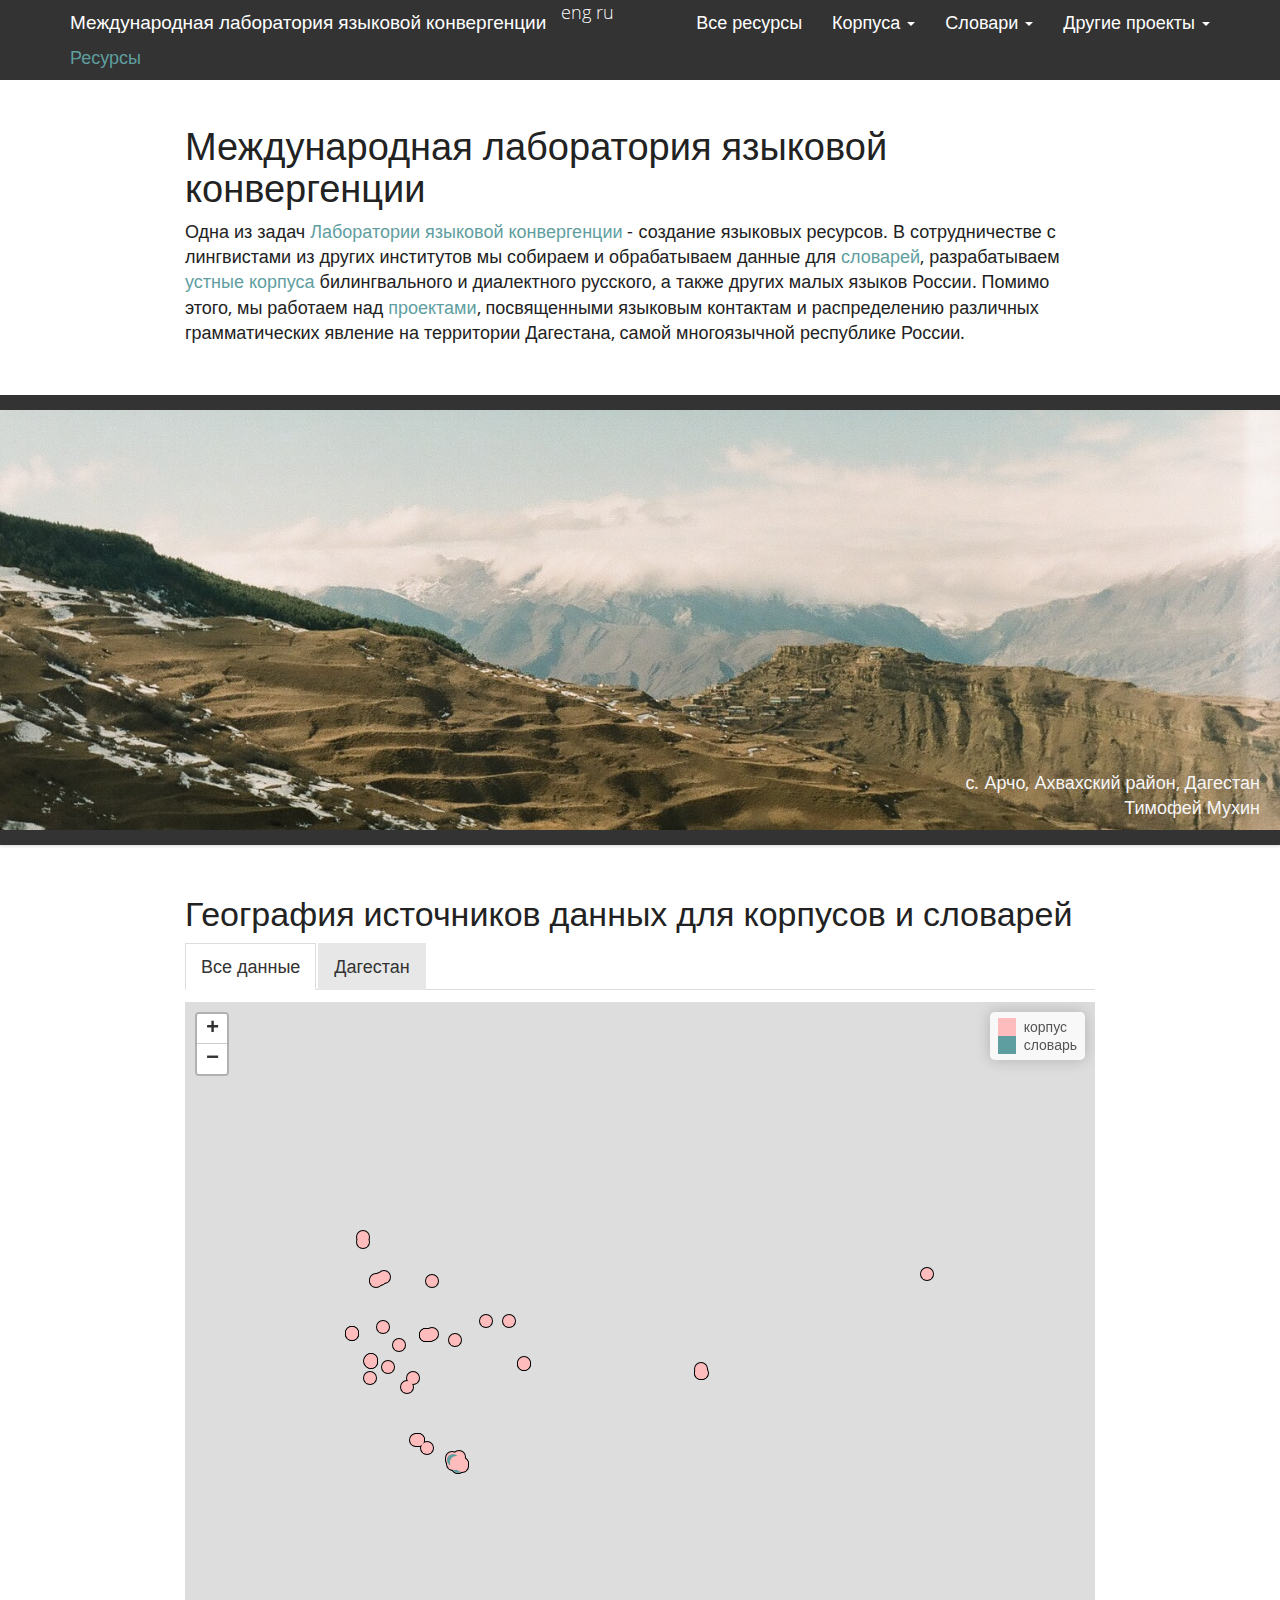
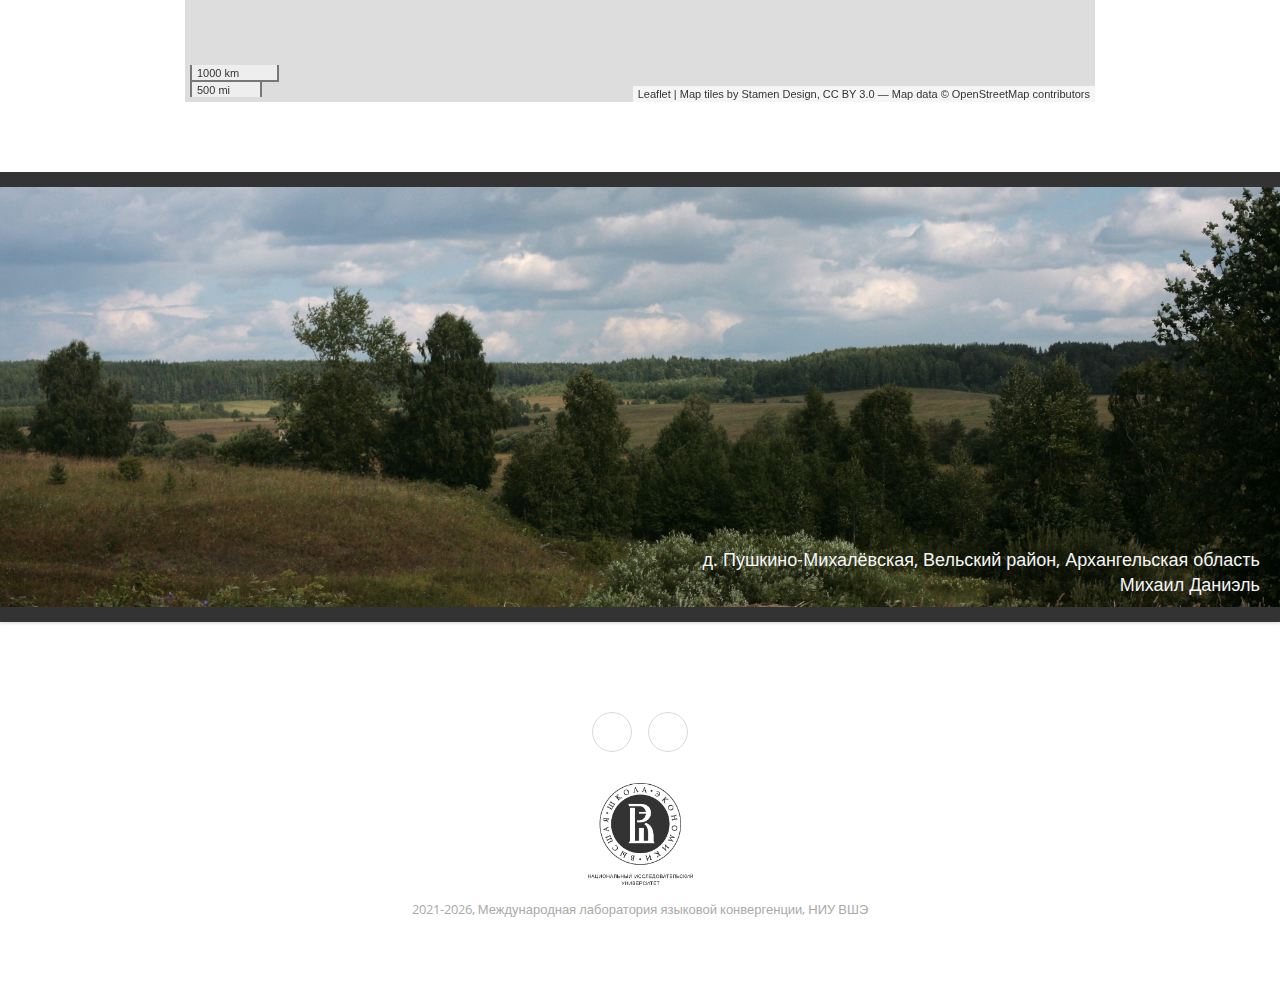
==== index_ru.html @ 1004b276 "opochetsky URL changed" ====
<!DOCTYPE html>

<html>

<head>

<meta charset="utf-8" />
<meta name="generator" content="pandoc" />
<meta http-equiv="X-UA-Compatible" content="IE=EDGE" />




<title>Международная лаборатория языковой конвергенции</title>

<script src="site_libs/jquery-1.12.4/jquery.min.js"></script>
<meta name="viewport" content="width=device-width, initial-scale=1" />
<link href="site_libs/bootstrap-3.3.5/css/yeti.min.css" rel="stylesheet" />
<script src="site_libs/bootstrap-3.3.5/js/bootstrap.min.js"></script>
<script src="site_libs/bootstrap-3.3.5/shim/html5shiv.min.js"></script>
<script src="site_libs/bootstrap-3.3.5/shim/respond.min.js"></script>
<script src="site_libs/navigation-1.1/tabsets.js"></script>
<link href="site_libs/highlightjs-9.12.0/default.css" rel="stylesheet" />
<script src="site_libs/highlightjs-9.12.0/highlight.js"></script>
<script src="site_libs/htmlwidgets-1.5.1/htmlwidgets.js"></script>
<link href="site_libs/leaflet-1.3.1/leaflet.css" rel="stylesheet" />
<script src="site_libs/leaflet-1.3.1/leaflet.js"></script>
<link href="site_libs/leafletfix-1.0.0/leafletfix.css" rel="stylesheet" />
<script src="site_libs/Proj4Leaflet-1.0.1/proj4-compressed.js"></script>
<script src="site_libs/Proj4Leaflet-1.0.1/proj4leaflet.js"></script>
<link href="site_libs/rstudio_leaflet-1.3.1/rstudio_leaflet.css" rel="stylesheet" />
<script src="site_libs/leaflet-binding-2.0.3/leaflet.js"></script>
<script src="site_libs/leaflet-providers-1.9.0/leaflet-providers_1.9.0.js"></script>
<script src="site_libs/leaflet-providers-plugin-2.0.3/leaflet-providers-plugin.js"></script>
<link rel="icon" type="image/png" sizes="16x16" href="images/favicon-32x32.png">
<link rel="preconnect" href="https://fonts.gstatic.com"> <!--шрифт-->
<link href="https://fonts.googleapis.com/css2?family=Open+Sans:wght@300&display=swap" rel="stylesheet">

<style type="text/css">code{white-space: pre;}</style>
<style type="text/css">
  pre:not([class]) {
    background-color: white;
  }
</style>
<script type="text/javascript">
if (window.hljs) {
  hljs.configure({languages: []});
  hljs.initHighlightingOnLoad();
  if (document.readyState && document.readyState === "complete") {
    window.setTimeout(function() { hljs.initHighlighting(); }, 0);
  }
}
</script>



<style type="text/css">
h1 {
  font-size: 34px;
}
h1.title {
  font-size: 38px;
}
h2 {
  font-size: 30px;
}
h3 {
  font-size: 24px;
}
h4 {
  font-size: 18px;
}
h5 {
  font-size: 16px;
}
h6 {
  font-size: 12px;
}
.table th:not([align]) {
  text-align: left;
}
</style>

<link rel="stylesheet" href="css/styles.css" type="text/css" />



<style type = "text/css">
.main-container {
  max-width: 940px;
  margin-left: auto;
  margin-right: auto;
}
code {
  color: inherit;
  background-color: rgba(0, 0, 0, 0.04);
}
img {
  max-width:100%;
}
.tabbed-pane {
  padding-top: 12px;
}
.html-widget {
  margin-bottom: 20px;
}
button.code-folding-btn:focus {
  outline: none;
}
summary {
  display: list-item;
}
</style>


<style type="text/css">
/* padding for bootstrap navbar */
body {
  padding-top: 45px;
  padding-bottom: 40px;
}
/* offset scroll position for anchor links (for fixed navbar)  */
.section h1 {
  padding-top: 50px;
  margin-top: -50px;
}
.section h2 {
  padding-top: 50px;
  margin-top: -50px;
}
.section h3 {
  padding-top: 50px;
  margin-top: -50px;
}
.section h4 {
  padding-top: 50px;
  margin-top: -50px;
}
.section h5 {
  padding-top: 50px;
  margin-top: -50px;
}
.section h6 {
  padding-top: 50px;
  margin-top: -50px;
}
.dropdown-submenu {
  position: relative;
}
.dropdown-submenu>.dropdown-menu {
  top: 0;
  left: 100%;
  margin-top: -6px;
  margin-left: -1px;
  border-radius: 0 6px 6px 6px;
}
.dropdown-submenu:hover>.dropdown-menu {
  display: block;
}
.dropdown-submenu>a:after {
  display: block;
  content: " ";
  float: right;
  width: 0;
  height: 0;
  border-color: transparent;
  border-style: solid;
  border-width: 5px 0 5px 5px;
  border-left-color: #cccccc;
  margin-top: 5px;
  margin-right: -10px;
}
.dropdown-submenu:hover>a:after {
  border-left-color: #ffffff;
}
.dropdown-submenu.pull-left {
  float: none;
}
.dropdown-submenu.pull-left>.dropdown-menu {
  left: -100%;
  margin-left: 10px;
  border-radius: 6px 0 6px 6px;
}
</style>

<script>
// manage active state of menu based on current page
$(document).ready(function () {
  // active menu anchor
  href = window.location.pathname
  href = href.substr(href.lastIndexOf('/') + 1)
  if (href === "")
    href = "index.html";
  var menuAnchor = $('a[href="' + href + '"]');

  // mark it active
  menuAnchor.parent().addClass('active');

  // if it's got a parent navbar menu mark it active as well
  menuAnchor.closest('li.dropdown').addClass('active');
});
</script>

<!-- tabsets -->

<style type="text/css">
.tabset-dropdown > .nav-tabs {
  display: inline-table;
  max-height: 500px;
  min-height: 44px;
  overflow-y: auto;
  background: white;
  border: 1px solid #ddd;
  border-radius: 4px;
}

.tabset-dropdown > .nav-tabs > li.active:before {
  content: "";
  font-family: 'Glyphicons Halflings';
  display: inline-block;
  padding: 10px;
  border-right: 1px solid #ddd;
}

.tabset-dropdown > .nav-tabs.nav-tabs-open > li.active:before {
  content: "&#xe258;";
  border: none;
}

.tabset-dropdown > .nav-tabs.nav-tabs-open:before {
  content: "";
  font-family: 'Glyphicons Halflings';
  display: inline-block;
  padding: 10px;
  border-right: 1px solid #ddd;
}

.tabset-dropdown > .nav-tabs > li.active {
  display: block;
}

.tabset-dropdown > .nav-tabs > li > a,
.tabset-dropdown > .nav-tabs > li > a:focus,
.tabset-dropdown > .nav-tabs > li > a:hover {
  border: none;
  display: inline-block;
  border-radius: 4px;
  background-color: transparent;
}

.tabset-dropdown > .nav-tabs.nav-tabs-open > li {
  display: block;
  float: none;
}

.tabset-dropdown > .nav-tabs > li {
  display: none;
}
</style>

<!-- code folding -->




</head>

<body>


<div class="container-fluid main-container">




<div class="navbar navbar-default  navbar-fixed-top" role="navigation">
  <div class="container">
    <div class="navbar-header">
      <button type="button" class="navbar-toggle collapsed" data-toggle="collapse" data-target="#navbar">
        <span class="icon-bar"></span>
        <span class="icon-bar"></span>
        <span class="icon-bar"></span>
      </button>
      <a class="navbar-brand" href="index.html">Международная лаборатория языковой конвергенции <a href="index.html"> eng </a><a href="index_ru.html"> ru </a><br><a class="res" href="index_ru.html"> Ресурсы </a></a>
    </div>
    <div id="navbar" class="navbar-collapse collapse">
      <ul class="nav navbar-nav">
        
      </ul>
      <ul class="nav navbar-nav navbar-right">
        <li>
  <a href="resources_ru.html">Все ресурсы</a>
</li>
<li class="dropdown">
  <a href="#" class="dropdown-toggle" data-toggle="dropdown" role="button" aria-expanded="false">
    Корпуса
     
    <span class="caret"></span>
  </a>
  <ul class="dropdown-menu" role="menu">
    <li class="dropdown-submenu">
      <a href="#" class="dropdown-toggle" data-toggle="dropdown" role="button" aria-expanded="false">Диалектные корпуса</a>
      <ul class="dropdown-menu" role="menu">
        <li>
          <a href="http://lingconlab.ru/khislavichi/">Хиславичский говор</a>
        </li>
        <li>
          <a href="http://lingconlab.ru/luzhnikovo">Говор с. Лужниково</a>
        </li>
        <li>
          <a href="http://lingconlab.ru/lukhteza">Говоры низовья рек Лух и Теза</a>
        </li>
        <li>
          <a href="http://lingconlab.ru/malinino/">Говор с. Малинино</a>
        </li>
        <li>
          <a href="http://lingconlab.ru/nekhochi/">Говор д. Нехочи</a>
        </li>
        <li>
          <a href="http://lingconlab.ru/opochka/">Опочецкие говоры</a>
        </li>
        <li>
          <a href="http://www.parasolcorpus.org/Rogovatka/">Говор с. Роговатка</a>
        </li>
        <li>
          <a href="http://lingconlab.ru/SpiridonovaBuda/">Говор с. Спиридонова Буда</a>
        </li>
        <li>
          <a href="http://www.parasolcorpus.org/Pushkino/login.php">Устьянские говоры</a>
        </li>
        <li>
          <a href="http://lingconlab.ru/zvenigorod/">Говор г. Звенигород</a>
        </li>
      </ul>
    </li>
    <li class="dropdown-submenu">
      <a href="#" class="dropdown-toggle" data-toggle="dropdown" role="button" aria-expanded="false">Корпуса билингвального русского</a>
      <ul class="dropdown-menu" role="menu">
        <li>
          <a href="http://lingconlab.ru/BashkirRus/">Башкирский русский</a>
        </li>
        <li>
          <a href="http://lingconlab.ru/BesermanRus/">Бесермянский русский</a>
        </li>
        <li>
          <a href="http://lingconlab.ru/ChuvashRus/">Чувашский русский</a>
        </li>
        <li>
          <a href="http://parasolcorpus.org/dagrus/">Дагестанский русский</a>
        </li>
        <li>
          <a href="http://lingconlab.ru/karelrus/">Карельский русский</a>
        </li>
        <li>
          <a href="http://lingconlab.ru/cs_yakut/">Якутский русский</a>
        </li>
        <li>
          <a href="http://lingconlab.ru/romarus">Цыганский русский</a>
        </li>
      </ul>
    </li>
    <li class="dropdown-submenu">
      <a href="#" class="dropdown-toggle" data-toggle="dropdown" role="button" aria-expanded="false">Корпуса малых языков России</a>
      <ul class="dropdown-menu" role="menu">
        <li>
          <a href="http://lingconlab.ru/spoken_abaza/">Абазинский язык</a>
        </li>
        <li>
          <a href="http://lingconlab.ru/spoken_adyghe/">Адыгейский язык</a>
        </li>
        <li>
          <a href="http://lingconlab.ru/spoken_bashkir/">Башкирский язык</a>
        </li>
        <li>
          <a href="http://lingconlab.ru/spoken_besleney/">Кабардино-черкесский язык</a>
        </li>
        <li>
          <a href="http://lingconlab.ru/spoken_khakas/">Хакасский язык</a>
        </li>
      </ul>
    </li>
  </ul>
</li>
<li class="dropdown">
  <a href="#" class="dropdown-toggle" data-toggle="dropdown" role="button" aria-expanded="false">
    Словари
     
    <span class="caret"></span>
  </a>
  <ul class="dropdown-menu" role="menu">
    <li>
      <a href="http://lingconlab.ru/MehwebDict/">Мегебский язык</a>
    </li>
    <li>
      <a href="https://linghub.ru/rutuldict/">Рутульский язык</a>
    </li>
    <li>
      <a href="http://lingconlab.ru/TukitaDict/">Тукитинский язык</a>
    </li>
  </ul>
</li>
<li class="dropdown">
  <a href="#" class="dropdown-toggle" data-toggle="dropdown" role="button" aria-expanded="false">
    Другие проекты
     
    <span class="caret"></span>
  </a>
  <ul class="dropdown-menu" role="menu">
    <li>
      <a href="http://lingconlab.ru/dagswadesh/">DagSwadesh</a>
    </li>
    <li>
      <a href="http://lingconlab.ru/dagloans/">DagLoans</a>
    </li>
    <li>
      <a href="https://multidagestan.com/">MultiDag</a>
    </li>
    <li>
      <a href="http://lingconlab.ru/dagatlas/">TALD</a>
    </li>
  </ul>
</li>
      </ul>
    </div><!--/.nav-collapse -->
  </div><!--/.container -->
</div><!--/.navbar -->

<div class="fluid-row" id="header">



<h1 class="title toc-ignore">Международная лаборатория языковой конвергенции</h1>

</div>


<p>Одна из задач <a href="https://ilcl.hse.ru/">Лаборатории языковой конвергенции</a> - создание языковых ресурсов. В сотрудничестве с лингвистами из других институтов мы собираем и обрабатываем данные для <a href="resources_ru.html#m2">словарей</a>, разрабатываем <a href="resources_ru.html#m1">устные корпуса</a> билингвального и диалектного русского, а также других малых языков России. Помимо этого, мы работаем над <a href="resources_ru.html#m3">проектами</a>, посвященными языковым контактам и распределению различных грамматических явление на территории Дагестана, самой многоязычной республике России.</p>

<div class="main-image" style="background-image: url('images/karat.jpg'); background-position: 0% 65%;">
  <div class="attrib"> с. Арчо, Ахвахский район, Дагестан <br> Тимофей Мухин </div>
</div>

<div id="география-источников-данных-для-корпусов-и-словарей" class="section level1 tabset">
<h1>География источников данных для корпусов и словарей</h1>
<div id="все-данные" class="section level2">
<h2>Все данные</h2>
<div id="htmlwidget-244aaddf2639520a3f5a" style="width:672px;height:480px;" class="leaflet html-widget"></div>
<script type="application/json" data-for="htmlwidget-244aaddf2639520a3f5a">{"x":{"options":{"crs":{"crsClass":"L.CRS.EPSG3857","code":null,"proj4def":null,"projectedBounds":null,"options":{}},"zoomControl":true},"calls":[{"method":"addTiles","args":["Stamen.TonerLite",null,null,{"minZoom":0,"maxZoom":18,"tileSize":256,"subdomains":"abc","errorTileUrl":"","tms":false,"noWrap":false,"zoomOffset":0,"zoomReverse":false,"opacity":1,"zIndex":1,"detectRetina":false}]},{"method":"addProviderTiles","args":["Stamen.TonerLite",null,"Stamen.TonerLite",{"errorTileUrl":"","noWrap":false,"detectRetina":false}]},{"method":"addCircleMarkers","args":[[42.0667737913141,53.7377439427896,53.7275816330036,56.8175303936337,42.2787295960885,56.7941037490238,52.8118438478156,61.5840497029774,42.3670929471883,64.9636709620851,56.8132000251311,42.0239116208365,42.0244859122351,42.6354041927863,42.0207413383442,54.0310020318232,53.9973651792486,42.7326849271676,44.0461459817847,41.997634849241,45.047325634291,56.8121788258182,53.2158857420998,42.0700434215536,52.8455082905714,41.6166,41.6186,61.5288706079825,64.6256050950421,52.2971451922232,42.1731202031857,56.1580010871652,54.1255736470444,42.9783630890781,42.2528,42.2568,61.5011111551685,53.4392727240609,42.0752038246737,61.8854386188771,61.6998197462665,56.7716087858632,45.0640202992501,53.8246221431156,42.7814853152129,51.2501341810638,53.9797741389512,52.2960319548886,54.1331336744997,42.5610279346735,42.57056,42.57076,45.0536665194073,45.0768895052302,41.7516115516436,42.3434066080818,52.8139410490598,42.1525537527337,42.3497829967926,42.090877134908,58.0176303487814,42.2462440441286,62.0997772673689,42.205218594637,56.6316223876856,56.660748648431,56.6491470625369,56.6518927034026,56.6619268630899,56.6893558763497,56.7219958391981,56.6951005203014,58.0019777562738,57.4027634139348,55.7244642662795],[46.8686891234647,58.8417521398863,58.8426018649561,28.6875859088631,47.2311766742319,28.6841240628176,89.9874281348034,32.8425986617033,47.2450750893441,30.5597267894316,28.6823936395506,48.062863063121,47.9654743412296,47.2237373834487,48.0088832632428,31.898147668221,32.0073663363946,46.3217620718405,41.7812629017135,47.5843546506572,40.1804089995317,28.6973234956895,90.0474287407635,46.8612518446103,90.1071715824232,47.2647,47.2667,32.8290234921356,30.599377753857,39.3490966512283,47.7944906228771,46.7607042341594,32.0021865845453,47.4828249266475,47.0472,47.0512,42.656956040085,34.9267088496418,46.4117938699763,34.3590797360788,33.6219219200116,28.6706934313375,40.1760035538134,58.8864748097082,46.3174227964206,38.3774542925194,31.9937206687928,31.7879477629945,32.0140353069345,46.3016299250685,46.37278,46.37298,39.9459325397445,40.1862685927333,47.9289477688109,47.3297527348424,90.0421183092167,47.669665630058,47.3027470388149,46.917931536218,52.1504272351055,47.0005311482544,129.728479425133,47.8278686163628,42.2347652062606,42.4244838814762,41.8360782417641,41.7038957847617,41.7358457860172,41.6998952997355,42.6316559592833,41.6388958616272,56.2322823258891,34.1325446188435,36.8359550846001],6.6,null,["","","","","","","","","","","","","","","","","","","","","","","","","","","","","","","","","","","","","","","","","","","","","","","","","","","","","","","","","","","","","","","","","","","","","","","","","","",""],{"interactive":true,"className":"","stroke":false,"color":"black","weight":5,"opacity":0.5,"fill":true,"fillColor":"black","fillOpacity":1},null,null,["<a href='https://glottolog.org/resource/languoid/id/russ1263' target='_blank'>Russian<\/a><br><b>Топоним:<\/b> Арчиб <br> <b>Проект:<\/b> <a target=\"_blank\" href=\" http://parasolcorpus.org/dagrus/ \"> Корпус дагестанского русского","<a href='https://glottolog.org/resource/languoid/id/russ1263' target='_blank'>Russian<\/a><br><b>Топоним:<\/b> Баимово <br> <b>Проект:<\/b> <a target=\"_blank\" href=\" http://lingconlab.ru/BashkirRus/ \"> Корпус русской речи Башкирии","<a href='https://glottolog.org/resource/languoid/id/bash1264' target='_blank'>Bashkir<\/a><br><b>Топоним:<\/b> Баимово <br> <b>Проект:<\/b> <a target=\"_blank\" href=\" http://lingconlab.ru/spoken_bashkir/ \"> Устный корпус башкирского языка","<a href='https://glottolog.org/resource/languoid/id/russ1263' target='_blank'>Russian<\/a><br><b>Топоним:<\/b> Балаши <br> <b>Проект:<\/b> <a target=\"_blank\" href=\" http://lingconlab.ru/opochka \"> Корпус опочецких говоров","<a href='https://glottolog.org/resource/languoid/id/russ1263' target='_blank'>Russian<\/a><br><b>Топоним:<\/b> Балхар <br> <b>Проект:<\/b> <a target=\"_blank\" href=\" http://parasolcorpus.org/dagrus/ \"> Корпус дагестанского русского","<a href='https://glottolog.org/resource/languoid/id/russ1263' target='_blank'>Russian<\/a><br><b>Топоним:<\/b> Барабаны <br> <b>Проект:<\/b> <a target=\"_blank\" href=\" http://lingconlab.ru/opochka \"> Корпус опочецких говоров","<a href='https://glottolog.org/resource/languoid/id/khak1248' target='_blank'>Khakas<\/a><br><b>Топоним:<\/b> Бутрахты <br> <b>Проект:<\/b> <a target=\"_blank\" href=\" http://parasolcorpus.org/dagrus/ \"> Устный корпус диалектов хакасского языка","<a href='https://glottolog.org/resource/languoid/id/russ1263' target='_blank'>Russian<\/a><br><b>Топоним:<\/b> Ведлозеро <br> <b>Проект:<\/b> <a target=\"_blank\" href=\" http://lingconlab.ru/karelrus/ \"> Корпус русской речи Карелии","<a href='https://glottolog.org/resource/languoid/id/russ1263' target='_blank'>Russian<\/a><br><b>Топоним:<\/b> Верхние Убеки <br> <b>Проект:<\/b> <a target=\"_blank\" href=\" http://parasolcorpus.org/dagrus/ \"> Корпус дагестанского русского","<a href='https://glottolog.org/resource/languoid/id/russ1263' target='_blank'>Russian<\/a><br><b>Топоним:<\/b> Вокнаволок <br> <b>Проект:<\/b> <a target=\"_blank\" href=\" http://lingconlab.ru/karelrus/ \"> Корпус русской речи Карелии","<a href='https://glottolog.org/resource/languoid/id/russ1263' target='_blank'>Russian<\/a><br><b>Топоним:<\/b> Глазаново <br> <b>Проект:<\/b> <a target=\"_blank\" href=\" http://lingconlab.ru/opochka \"> Корпус опочецких говоров","<a href='https://glottolog.org/resource/languoid/id/russ1263' target='_blank'>Russian<\/a><br><b>Топоним:<\/b> Дарваг <br> <b>Проект:<\/b> <a target=\"_blank\" href=\" http://parasolcorpus.org/dagrus/ \"> Корпус дагестанского русского","<a href='https://glottolog.org/resource/languoid/id/russ1263' target='_blank'>Russian<\/a><br><b>Топоним:<\/b> Дубек <br> <b>Проект:<\/b> <a target=\"_blank\" href=\" http://parasolcorpus.org/dagrus/ \"> Корпус дагестанского русского","<a href='https://glottolog.org/resource/languoid/id/russ1263' target='_blank'>Russian<\/a><br><b>Топоним:<\/b> Дуранги <br> <b>Проект:<\/b> <a target=\"_blank\" href=\" http://parasolcorpus.org/dagrus/ \"> Корпус дагестанского русского","<a href='https://glottolog.org/resource/languoid/id/russ1263' target='_blank'>Russian<\/a><br><b>Топоним:<\/b> Ерси <br> <b>Проект:<\/b> <a target=\"_blank\" href=\" http://parasolcorpus.org/dagrus/ \"> Корпус дагестанского русского","<a href='https://glottolog.org/resource/languoid/id/russ1263' target='_blank'>Russian<\/a><br><b>Топоним:<\/b> Жанвиль <br> <b>Проект:<\/b> <a target=\"_blank\" href=\" http://lingconlab.ru/khislavichi/ \"> Корпус говора Хиславичского района","<a href='https://glottolog.org/resource/languoid/id/russ1263' target='_blank'>Russian<\/a><br><b>Топоним:<\/b> Жигалки <br> <b>Проект:<\/b> <a target=\"_blank\" href=\" http://lingconlab.ru/khislavichi/ \"> Корпус говора Хиславичского района","<a href='https://glottolog.org/resource/languoid/id/russ1263' target='_blank'>Russian<\/a><br><b>Топоним:<\/b> Зило <br> <b>Проект:<\/b> <a target=\"_blank\" href=\" http://parasolcorpus.org/dagrus/ \"> Корпус дагестанского русского","<a href='https://glottolog.org/resource/languoid/id/abaz1241' target='_blank'>Abaza<\/a><br><b>Топоним:<\/b> Инжич-Чукун <br> <b>Проект:<\/b> <a target=\"_blank\" href=\" http://lingconlab.ru/spoken_abaza/ \"> Устный корпус абазинского языка","<a href='https://glottolog.org/resource/languoid/id/russ1263' target='_blank'>Russian<\/a><br><b>Топоним:<\/b> Ицари <br> <b>Проект:<\/b> <a target=\"_blank\" href=\" http://parasolcorpus.org/dagrus/ \"> Корпус дагестанского русского","<a href='https://glottolog.org/resource/languoid/id/adyg1241' target='_blank'>Adyghe<\/a><br><b>Топоним:<\/b> Кабехабль <br> <b>Проект:<\/b> <a target=\"_blank\" href=\" http://lingconlab.ru/spoken_adyghe/ \"> Устный корпус адыгейского языка","<a href='https://glottolog.org/resource/languoid/id/russ1263' target='_blank'>Russian<\/a><br><b>Топоним:<\/b> Кадниково <br> <b>Проект:<\/b> <a target=\"_blank\" href=\" http://lingconlab.ru/opochka \"> Корпус опочецких говоров","<a href='https://glottolog.org/resource/languoid/id/khak1248' target='_blank'>Khakas<\/a><br><b>Топоним:<\/b> Казановка <br> <b>Проект:<\/b> <a target=\"_blank\" href=\" http://parasolcorpus.org/dagrus/ \"> Устный корпус диалектов хакасского языка","<a href='https://glottolog.org/resource/languoid/id/russ1263' target='_blank'>Russian<\/a><br><b>Топоним:<\/b> Калиб <br> <b>Проект:<\/b> <a target=\"_blank\" href=\" http://parasolcorpus.org/dagrus/ \"> Корпус дагестанского русского","<a href='https://glottolog.org/resource/languoid/id/khak1248' target='_blank'>Khakas<\/a><br><b>Топоним:<\/b> Карагай <br> <b>Проект:<\/b> <a target=\"_blank\" href=\" http://parasolcorpus.org/dagrus/ \"> Устный корпус диалектов хакасского языка","<a href='https://glottolog.org/resource/languoid/id/russ1263' target='_blank'>Russian<\/a><br><b>Топоним:<\/b> Кина <br> <b>Проект:<\/b> <a target=\"_blank\" href=\" http://parasolcorpus.org/dagrus/ \"> Корпус дагестанского русского","<a href='https://glottolog.org/resource/languoid/id/rutu1240' target='_blank'>Rutul<\/a><br><b>Топоним:<\/b> Кина <br> <b>Проект:<\/b> <a target=\"_blank\" href=\" https://linghub.ru/rutuldict/ \"> Словарь рутульского языка","<a href='https://glottolog.org/resource/languoid/id/russ1263' target='_blank'>Russian<\/a><br><b>Топоним:<\/b> Кинерма <br> <b>Проект:<\/b> <a target=\"_blank\" href=\" http://lingconlab.ru/karelrus/ \"> Корпус русской речи Карелии","<a href='https://glottolog.org/resource/languoid/id/russ1263' target='_blank'>Russian<\/a><br><b>Топоним:<\/b> Костомукша <br> <b>Проект:<\/b> <a target=\"_blank\" href=\" http://lingconlab.ru/karelrus/ \"> Корпус русской речи Карелии","<a href='https://glottolog.org/resource/languoid/id/russ1263' target='_blank'>Russian<\/a><br><b>Топоним:<\/b> Малинино <br> <b>Проект:<\/b> <a target=\"_blank\" href=\" http://lingconlab.ru/malinino/ \"> Корпус говора села Малинино","<a href='https://glottolog.org/resource/languoid/id/russ1263' target='_blank'>Russian<\/a><br><b>Топоним:<\/b> Маллакент <br> <b>Проект:<\/b> <a target=\"_blank\" href=\" http://parasolcorpus.org/dagrus/ \"> Корпус дагестанского русского","<a href='https://glottolog.org/resource/languoid/id/russ1263' target='_blank'>Russian<\/a><br><b>Топоним:<\/b> Малое Карачкино <br> <b>Проект:<\/b> <a target=\"_blank\" href=\" http://lingconlab.ru/ChuvashRus/ \"> Корпус русской речи Чувашии","<a href='https://glottolog.org/resource/languoid/id/russ1263' target='_blank'>Russian<\/a><br><b>Топоним:<\/b> Малые Хутора <br> <b>Проект:<\/b> <a target=\"_blank\" href=\" http://lingconlab.ru/khislavichi/ \"> Корпус говора Хиславичского района","<a href='https://glottolog.org/resource/languoid/id/russ1263' target='_blank'>Russian<\/a><br><b>Топоним:<\/b> Махачкала <br> <b>Проект:<\/b> <a target=\"_blank\" href=\" http://parasolcorpus.org/dagrus/ \"> Корпус дагестанского русского","<a href='https://glottolog.org/resource/languoid/id/russ1263' target='_blank'>Russian<\/a><br><b>Топоним:<\/b> Мегеб <br> <b>Проект:<\/b> <a target=\"_blank\" href=\" http://parasolcorpus.org/dagrus/ \"> Корпус дагестанского русского","<a href='https://glottolog.org/resource/languoid/id/mege1234' target='_blank'>Megeb<\/a><br><b>Топоним:<\/b> Мегеб <br> <b>Проект:<\/b> <a target=\"_blank\" href=\" http://lingconlab.ru/MehwebDict/ \"> Словарь мегебского языка","<a href='https://glottolog.org/resource/languoid/id/russ1263' target='_blank'>Russian<\/a><br><b>Топоним:<\/b> Михалёвская <br> <b>Проект:<\/b> <a target=\"_blank\" href=\" http://www.parasolcorpus.org/Pushkino/login.php \"> Корпус устьянских говоров","<a href='https://glottolog.org/resource/languoid/id/russ1263' target='_blank'>Russian<\/a><br><b>Топоним:<\/b> Нехочи <br> <b>Проект:<\/b> <a target=\"_blank\" href=\" http://lingconlab.ru/nekhochi/ \"> Корпус говора деревни Нехочи","<a href='https://glottolog.org/resource/languoid/id/russ1263' target='_blank'>Russian<\/a><br><b>Топоним:<\/b> Никар <br> <b>Проект:<\/b> <a target=\"_blank\" href=\" http://parasolcorpus.org/dagrus/ \"> Корпус дагестанского русского","<a href='https://glottolog.org/resource/languoid/id/russ1263' target='_blank'>Russian<\/a><br><b>Топоним:<\/b> Петрозаводск <br> <b>Проект:<\/b> <a target=\"_blank\" href=\" http://lingconlab.ru/karelrus/ \"> Корпус русской речи Карелии","<a href='https://glottolog.org/resource/languoid/id/russ1263' target='_blank'>Russian<\/a><br><b>Топоним:<\/b> Пряжа <br> <b>Проект:<\/b> <a target=\"_blank\" href=\" http://lingconlab.ru/karelrus/ \"> Корпус русской речи Карелии","<a href='https://glottolog.org/resource/languoid/id/russ1263' target='_blank'>Russian<\/a><br><b>Топоним:<\/b> Пуршево <br> <b>Проект:<\/b> <a target=\"_blank\" href=\" http://lingconlab.ru/opochka \"> Корпус опочецких говоров","<a href='https://glottolog.org/resource/languoid/id/adyg1241' target='_blank'>Adyghe<\/a><br><b>Топоним:<\/b> Пшичо <br> <b>Проект:<\/b> <a target=\"_blank\" href=\" http://lingconlab.ru/spoken_adyghe/ \"> Устный корпус адыгейского языка","<a href='https://glottolog.org/resource/languoid/id/bash1264' target='_blank'>Bashkir<\/a><br><b>Топоним:<\/b> Рахметово <br> <b>Проект:<\/b> <a target=\"_blank\" href=\" http://lingconlab.ru/spoken_bashkir/ \"> Устный корпус башкирского языка","<a href='https://glottolog.org/resource/languoid/id/russ1263' target='_blank'>Russian<\/a><br><b>Топоним:<\/b> Риквани <br> <b>Проект:<\/b> <a target=\"_blank\" href=\" http://parasolcorpus.org/dagrus/ \"> Корпус дагестанского русского","<a href='https://glottolog.org/resource/languoid/id/russ1263' target='_blank'>Russian<\/a><br><b>Топоним:<\/b> Роговатое <br> <b>Проект:<\/b> <a target=\"_blank\" href=\" http://www.parasolcorpus.org/Rogovatka/ \"> Корпус говора села Роговатка","<a href='https://glottolog.org/resource/languoid/id/russ1263' target='_blank'>Russian<\/a><br><b>Топоним:<\/b> Соино <br> <b>Проект:<\/b> <a target=\"_blank\" href=\" http://lingconlab.ru/khislavichi/ \"> Корпус говора Хиславичского района","<a href='https://glottolog.org/resource/languoid/id/russ1263' target='_blank'>Russian<\/a><br><b>Топоним:<\/b> Спиридонова Буда <br> <b>Проект:<\/b> <a target=\"_blank\" href=\" http://lingconlab.ru/SpiridonovaBuda/ \"> Корпус говора села Спиридонова Буда","<a href='https://glottolog.org/resource/languoid/id/russ1263' target='_blank'>Russian<\/a><br><b>Топоним:<\/b> Стайки <br> <b>Проект:<\/b> <a target=\"_blank\" href=\" http://lingconlab.ru/khislavichi/ \"> Корпус говора Хиславичского района","<a href='https://glottolog.org/resource/languoid/id/russ1263' target='_blank'>Russian<\/a><br><b>Топоним:<\/b> Тлибишо <br> <b>Проект:<\/b> <a target=\"_blank\" href=\" http://parasolcorpus.org/dagrus/ \"> Корпус дагестанского русского","<a href='https://glottolog.org/resource/languoid/id/russ1263' target='_blank'>Russian<\/a><br><b>Топоним:<\/b> Тукита <br> <b>Проект:<\/b> <a target=\"_blank\" href=\" http://parasolcorpus.org/dagrus/ \"> Корпус дагестанского русского","<a href='https://glottolog.org/resource/languoid/id/kara1474' target='_blank'>Karata<\/a><br><b>Топоним:<\/b> Тукита <br> <b>Проект:<\/b> <a target=\"_blank\" href=\" http://lingconlab.ru/TukitaDict/ \"> Словарь тукитинского языка","<a href='https://glottolog.org/resource/languoid/id/kaba1278' target='_blank'>Kabardian<\/a><br><b>Топоним:<\/b> Уляп <br> <b>Проект:<\/b> <a target=\"_blank\" href=\" http://lingconlab.ru/spoken_besleney/ \"> Устный корпус бесленеевского диалекта кабардино-черкесского языка","<a href='https://glottolog.org/resource/languoid/id/adyg1241' target='_blank'>Adyghe<\/a><br><b>Топоним:<\/b> Хатажукай <br> <b>Проект:<\/b> <a target=\"_blank\" href=\" http://lingconlab.ru/spoken_adyghe/ \"> Устный корпус адыгейского языка","<a href='https://glottolog.org/resource/languoid/id/russ1263' target='_blank'>Russian<\/a><br><b>Топоним:<\/b> Хив <br> <b>Проект:<\/b> <a target=\"_blank\" href=\" http://parasolcorpus.org/dagrus/ \"> Корпус дагестанского русского","<a href='https://glottolog.org/resource/languoid/id/russ1263' target='_blank'>Russian<\/a><br><b>Топоним:<\/b> Цухта <br> <b>Проект:<\/b> <a target=\"_blank\" href=\" http://parasolcorpus.org/dagrus/ \"> Корпус дагестанского русского","<a href='https://glottolog.org/resource/languoid/id/khak1248' target='_blank'>Khakas<\/a><br><b>Топоним:<\/b> Чиланы <br> <b>Проект:<\/b> <a target=\"_blank\" href=\" http://parasolcorpus.org/dagrus/ \"> Устный корпус диалектов хакасского языка","<a href='https://glottolog.org/resource/languoid/id/russ1263' target='_blank'>Russian<\/a><br><b>Топоним:<\/b> Чишили <br> <b>Проект:<\/b> <a target=\"_blank\" href=\" http://parasolcorpus.org/dagrus/ \"> Корпус дагестанского русского","<a href='https://glottolog.org/resource/languoid/id/russ1263' target='_blank'>Russian<\/a><br><b>Топоним:<\/b> Чуни <br> <b>Проект:<\/b> <a target=\"_blank\" href=\" http://parasolcorpus.org/dagrus/ \"> Корпус дагестанского русского","<a href='https://glottolog.org/resource/languoid/id/russ1263' target='_blank'>Russian<\/a><br><b>Топоним:<\/b> Шалиб <br> <b>Проект:<\/b> <a target=\"_blank\" href=\" http://parasolcorpus.org/dagrus/ \"> Корпус дагестанского русского","<a href='https://glottolog.org/resource/languoid/id/russ1263' target='_blank'>Russian<\/a><br><b>Топоним:<\/b> Шамардан <br> <b>Проект:<\/b> <a target=\"_blank\" href=\" http://lingconlab.ru/BesermanRus/ \"> Корпус русской речи бесермян","<a href='https://glottolog.org/resource/languoid/id/russ1263' target='_blank'>Russian<\/a><br><b>Топоним:<\/b> Шангода <br> <b>Проект:<\/b> <a target=\"_blank\" href=\" http://parasolcorpus.org/dagrus/ \"> Корпус дагестанского русского","<a href='https://glottolog.org/resource/languoid/id/russ1263' target='_blank'>Russian<\/a><br><b>Топоним:<\/b> Якутск <br> <b>Проект:<\/b> <a target=\"_blank\" href=\" http://lingconlab.ru/cs_yakut/ \"> Якутско-русский корпус переключения кода","<a href='https://glottolog.org/resource/languoid/id/russ1263' target='_blank'>Russian<\/a><br><b>Топоним:<\/b> Янгикент <br> <b>Проект:<\/b> <a target=\"_blank\" href=\" http://parasolcorpus.org/dagrus/ \"> Корпус дагестанского русского","<a href='https://glottolog.org/resource/languoid/id/russ1263' target='_blank'>Russian<\/a><br><b>Топоним:<\/b> Мугреево-Никольское <br> <b>Проект:<\/b> <a target=\"_blank\" href=\" http://lingconlab.ru/lukhteza/ \"> Корпус говоров низовья рек Лух и Теза","<a href='https://glottolog.org/resource/languoid/id/russ1263' target='_blank'>Russian<\/a><br><b>Топоним:<\/b> Нижний Ландех <br> <b>Проект:<\/b> <a target=\"_blank\" href=\" http://lingconlab.ru/lukhteza/ \"> Корпус говоров низовья рек Лух и Теза","<a href='https://glottolog.org/resource/languoid/id/russ1263' target='_blank'>Russian<\/a><br><b>Топоним:<\/b> Преображенское <br> <b>Проект:<\/b> <a target=\"_blank\" href=\" http://lingconlab.ru/lukhteza/ \"> Корпус говоров низовья рек Лух и Теза","<a href='https://glottolog.org/resource/languoid/id/russ1263' target='_blank'>Russian<\/a><br><b>Топоним:<\/b> Хотимль <br> <b>Проект:<\/b> <a target=\"_blank\" href=\" http://lingconlab.ru/lukhteza/ \"> Корпус говоров низовья рек Лух и Теза","<a href='https://glottolog.org/resource/languoid/id/russ1263' target='_blank'>Russian<\/a><br><b>Топоним:<\/b> Домнино <br> <b>Проект:<\/b> <a target=\"_blank\" href=\" http://lingconlab.ru/lukhteza/ \"> Корпус говоров низовья рек Лух и Теза","<a href='https://glottolog.org/resource/languoid/id/russ1263' target='_blank'>Russian<\/a><br><b>Топоним:<\/b> Ряполово <br> <b>Проект:<\/b> <a target=\"_blank\" href=\" http://lingconlab.ru/lukhteza/ \"> Корпус говоров низовья рек Лух и Теза","<a href='https://glottolog.org/resource/languoid/id/russ1263' target='_blank'>Russian<\/a><br><b>Топоним:<\/b> Погорелка <br> <b>Проект:<\/b> <a target=\"_blank\" href=\" http://lingconlab.ru/lukhteza/ \"> Корпус говоров низовья рек Лух и Теза","<a href='https://glottolog.org/resource/languoid/id/russ1263' target='_blank'>Russian<\/a><br><b>Топоним:<\/b> Волокобино <br> <b>Проект:<\/b> <a target=\"_blank\" href=\" http://lingconlab.ru/lukhteza/ \"> Корпус говоров низовья рек Лух и Теза","<a href='https://glottolog.org/resource/languoid/id/russ1263' target='_blank'>Russian<\/a><br><b>Топоним:<\/b> Пермь <br> <b>Проект:<\/b> <a target=\"_blank\" href=\" http://lingconlab.ru/romarus \"> Корпус цыганского русского","<a href='https://glottolog.org/resource/languoid/id/russ1263' target='_blank'>Russian<\/a><br><b>Топоним:<\/b> Лужниково <br> <b>Проект:<\/b> <a target=\"_blank\" href=\" http://lingconlab.ru/luzhnikovo \"> Лужниковский корпус","<a href='https://glottolog.org/resource/languoid/id/russ1263' target='_blank'>Russian<\/a><br><b>Топоним:<\/b> Звенигород <br> <b>Проект:<\/b> <a target=\"_blank\" href=\" http://lingconlab.ru/zvenigorod/ \"> Корпус говора города Звенигород"],null,null,{"interactive":false,"permanent":false,"direction":"auto","opacity":1,"offset":[0,0],"textsize":"10px","textOnly":false,"className":"","sticky":true},null]},{"method":"addCircleMarkers","args":[[42.0667737913141,53.7377439427896,53.7275816330036,56.8175303936337,42.2787295960885,56.7941037490238,52.8118438478156,61.5840497029774,42.3670929471883,64.9636709620851,56.8132000251311,42.0239116208365,42.0244859122351,42.6354041927863,42.0207413383442,54.0310020318232,53.9973651792486,42.7326849271676,44.0461459817847,41.997634849241,45.047325634291,56.8121788258182,53.2158857420998,42.0700434215536,52.8455082905714,41.6166,41.6186,61.5288706079825,64.6256050950421,52.2971451922232,42.1731202031857,56.1580010871652,54.1255736470444,42.9783630890781,42.2528,42.2568,61.5011111551685,53.4392727240609,42.0752038246737,61.8854386188771,61.6998197462665,56.7716087858632,45.0640202992501,53.8246221431156,42.7814853152129,51.2501341810638,53.9797741389512,52.2960319548886,54.1331336744997,42.5610279346735,42.57056,42.57076,45.0536665194073,45.0768895052302,41.7516115516436,42.3434066080818,52.8139410490598,42.1525537527337,42.3497829967926,42.090877134908,58.0176303487814,42.2462440441286,62.0997772673689,42.205218594637,56.6316223876856,56.660748648431,56.6491470625369,56.6518927034026,56.6619268630899,56.6893558763497,56.7219958391981,56.6951005203014,58.0019777562738,57.4027634139348,55.7244642662795],[46.8686891234647,58.8417521398863,58.8426018649561,28.6875859088631,47.2311766742319,28.6841240628176,89.9874281348034,32.8425986617033,47.2450750893441,30.5597267894316,28.6823936395506,48.062863063121,47.9654743412296,47.2237373834487,48.0088832632428,31.898147668221,32.0073663363946,46.3217620718405,41.7812629017135,47.5843546506572,40.1804089995317,28.6973234956895,90.0474287407635,46.8612518446103,90.1071715824232,47.2647,47.2667,32.8290234921356,30.599377753857,39.3490966512283,47.7944906228771,46.7607042341594,32.0021865845453,47.4828249266475,47.0472,47.0512,42.656956040085,34.9267088496418,46.4117938699763,34.3590797360788,33.6219219200116,28.6706934313375,40.1760035538134,58.8864748097082,46.3174227964206,38.3774542925194,31.9937206687928,31.7879477629945,32.0140353069345,46.3016299250685,46.37278,46.37298,39.9459325397445,40.1862685927333,47.9289477688109,47.3297527348424,90.0421183092167,47.669665630058,47.3027470388149,46.917931536218,52.1504272351055,47.0005311482544,129.728479425133,47.8278686163628,42.2347652062606,42.4244838814762,41.8360782417641,41.7038957847617,41.7358457860172,41.6998952997355,42.6316559592833,41.6388958616272,56.2322823258891,34.1325446188435,36.8359550846001],6,null,["","","","","","","","","","","","","","","","","","","","","","","","","","","","","","","","","","","","","","","","","","","","","","","","","","","","","","","","","","","","","","","","","","","","","","","","","","",""],{"interactive":true,"className":"","stroke":false,"color":["#FFBCBC","#FFBCBC","#FFBCBC","#FFBCBC","#FFBCBC","#FFBCBC","#FFBCBC","#FFBCBC","#FFBCBC","#FFBCBC","#FFBCBC","#FFBCBC","#FFBCBC","#FFBCBC","#FFBCBC","#FFBCBC","#FFBCBC","#FFBCBC","#FFBCBC","#FFBCBC","#FFBCBC","#FFBCBC","#FFBCBC","#FFBCBC","#FFBCBC","#FFBCBC","#5F9EA0","#FFBCBC","#FFBCBC","#FFBCBC","#FFBCBC","#FFBCBC","#FFBCBC","#FFBCBC","#FFBCBC","#5F9EA0","#FFBCBC","#FFBCBC","#FFBCBC","#FFBCBC","#FFBCBC","#FFBCBC","#FFBCBC","#FFBCBC","#FFBCBC","#FFBCBC","#FFBCBC","#FFBCBC","#FFBCBC","#FFBCBC","#FFBCBC","#5F9EA0","#FFBCBC","#FFBCBC","#FFBCBC","#FFBCBC","#FFBCBC","#FFBCBC","#FFBCBC","#FFBCBC","#FFBCBC","#FFBCBC","#FFBCBC","#FFBCBC","#FFBCBC","#FFBCBC","#FFBCBC","#FFBCBC","#FFBCBC","#FFBCBC","#FFBCBC","#FFBCBC","#FFBCBC","#FFBCBC","#FFBCBC"],"weight":5,"opacity":0.5,"fill":true,"fillColor":["#FFBCBC","#FFBCBC","#FFBCBC","#FFBCBC","#FFBCBC","#FFBCBC","#FFBCBC","#FFBCBC","#FFBCBC","#FFBCBC","#FFBCBC","#FFBCBC","#FFBCBC","#FFBCBC","#FFBCBC","#FFBCBC","#FFBCBC","#FFBCBC","#FFBCBC","#FFBCBC","#FFBCBC","#FFBCBC","#FFBCBC","#FFBCBC","#FFBCBC","#FFBCBC","#5F9EA0","#FFBCBC","#FFBCBC","#FFBCBC","#FFBCBC","#FFBCBC","#FFBCBC","#FFBCBC","#FFBCBC","#5F9EA0","#FFBCBC","#FFBCBC","#FFBCBC","#FFBCBC","#FFBCBC","#FFBCBC","#FFBCBC","#FFBCBC","#FFBCBC","#FFBCBC","#FFBCBC","#FFBCBC","#FFBCBC","#FFBCBC","#FFBCBC","#5F9EA0","#FFBCBC","#FFBCBC","#FFBCBC","#FFBCBC","#FFBCBC","#FFBCBC","#FFBCBC","#FFBCBC","#FFBCBC","#FFBCBC","#FFBCBC","#FFBCBC","#FFBCBC","#FFBCBC","#FFBCBC","#FFBCBC","#FFBCBC","#FFBCBC","#FFBCBC","#FFBCBC","#FFBCBC","#FFBCBC","#FFBCBC"],"fillOpacity":1},null,null,["<a href='https://glottolog.org/resource/languoid/id/russ1263' target='_blank'>Russian<\/a><br><b>Топоним:<\/b> Арчиб <br> <b>Проект:<\/b> <a target=\"_blank\" href=\" http://parasolcorpus.org/dagrus/ \"> Корпус дагестанского русского","<a href='https://glottolog.org/resource/languoid/id/russ1263' target='_blank'>Russian<\/a><br><b>Топоним:<\/b> Баимово <br> <b>Проект:<\/b> <a target=\"_blank\" href=\" http://lingconlab.ru/BashkirRus/ \"> Корпус русской речи Башкирии","<a href='https://glottolog.org/resource/languoid/id/bash1264' target='_blank'>Bashkir<\/a><br><b>Топоним:<\/b> Баимово <br> <b>Проект:<\/b> <a target=\"_blank\" href=\" http://lingconlab.ru/spoken_bashkir/ \"> Устный корпус башкирского языка","<a href='https://glottolog.org/resource/languoid/id/russ1263' target='_blank'>Russian<\/a><br><b>Топоним:<\/b> Балаши <br> <b>Проект:<\/b> <a target=\"_blank\" href=\" http://lingconlab.ru/opochka \"> Корпус опочецких говоров","<a href='https://glottolog.org/resource/languoid/id/russ1263' target='_blank'>Russian<\/a><br><b>Топоним:<\/b> Балхар <br> <b>Проект:<\/b> <a target=\"_blank\" href=\" http://parasolcorpus.org/dagrus/ \"> Корпус дагестанского русского","<a href='https://glottolog.org/resource/languoid/id/russ1263' target='_blank'>Russian<\/a><br><b>Топоним:<\/b> Барабаны <br> <b>Проект:<\/b> <a target=\"_blank\" href=\" http://lingconlab.ru/opochka \"> Корпус опочецких говоров","<a href='https://glottolog.org/resource/languoid/id/khak1248' target='_blank'>Khakas<\/a><br><b>Топоним:<\/b> Бутрахты <br> <b>Проект:<\/b> <a target=\"_blank\" href=\" http://parasolcorpus.org/dagrus/ \"> Устный корпус диалектов хакасского языка","<a href='https://glottolog.org/resource/languoid/id/russ1263' target='_blank'>Russian<\/a><br><b>Топоним:<\/b> Ведлозеро <br> <b>Проект:<\/b> <a target=\"_blank\" href=\" http://lingconlab.ru/karelrus/ \"> Корпус русской речи Карелии","<a href='https://glottolog.org/resource/languoid/id/russ1263' target='_blank'>Russian<\/a><br><b>Топоним:<\/b> Верхние Убеки <br> <b>Проект:<\/b> <a target=\"_blank\" href=\" http://parasolcorpus.org/dagrus/ \"> Корпус дагестанского русского","<a href='https://glottolog.org/resource/languoid/id/russ1263' target='_blank'>Russian<\/a><br><b>Топоним:<\/b> Вокнаволок <br> <b>Проект:<\/b> <a target=\"_blank\" href=\" http://lingconlab.ru/karelrus/ \"> Корпус русской речи Карелии","<a href='https://glottolog.org/resource/languoid/id/russ1263' target='_blank'>Russian<\/a><br><b>Топоним:<\/b> Глазаново <br> <b>Проект:<\/b> <a target=\"_blank\" href=\" http://lingconlab.ru/opochka \"> Корпус опочецких говоров","<a href='https://glottolog.org/resource/languoid/id/russ1263' target='_blank'>Russian<\/a><br><b>Топоним:<\/b> Дарваг <br> <b>Проект:<\/b> <a target=\"_blank\" href=\" http://parasolcorpus.org/dagrus/ \"> Корпус дагестанского русского","<a href='https://glottolog.org/resource/languoid/id/russ1263' target='_blank'>Russian<\/a><br><b>Топоним:<\/b> Дубек <br> <b>Проект:<\/b> <a target=\"_blank\" href=\" http://parasolcorpus.org/dagrus/ \"> Корпус дагестанского русского","<a href='https://glottolog.org/resource/languoid/id/russ1263' target='_blank'>Russian<\/a><br><b>Топоним:<\/b> Дуранги <br> <b>Проект:<\/b> <a target=\"_blank\" href=\" http://parasolcorpus.org/dagrus/ \"> Корпус дагестанского русского","<a href='https://glottolog.org/resource/languoid/id/russ1263' target='_blank'>Russian<\/a><br><b>Топоним:<\/b> Ерси <br> <b>Проект:<\/b> <a target=\"_blank\" href=\" http://parasolcorpus.org/dagrus/ \"> Корпус дагестанского русского","<a href='https://glottolog.org/resource/languoid/id/russ1263' target='_blank'>Russian<\/a><br><b>Топоним:<\/b> Жанвиль <br> <b>Проект:<\/b> <a target=\"_blank\" href=\" http://lingconlab.ru/khislavichi/ \"> Корпус говора Хиславичского района","<a href='https://glottolog.org/resource/languoid/id/russ1263' target='_blank'>Russian<\/a><br><b>Топоним:<\/b> Жигалки <br> <b>Проект:<\/b> <a target=\"_blank\" href=\" http://lingconlab.ru/khislavichi/ \"> Корпус говора Хиславичского района","<a href='https://glottolog.org/resource/languoid/id/russ1263' target='_blank'>Russian<\/a><br><b>Топоним:<\/b> Зило <br> <b>Проект:<\/b> <a target=\"_blank\" href=\" http://parasolcorpus.org/dagrus/ \"> Корпус дагестанского русского","<a href='https://glottolog.org/resource/languoid/id/abaz1241' target='_blank'>Abaza<\/a><br><b>Топоним:<\/b> Инжич-Чукун <br> <b>Проект:<\/b> <a target=\"_blank\" href=\" http://lingconlab.ru/spoken_abaza/ \"> Устный корпус абазинского языка","<a href='https://glottolog.org/resource/languoid/id/russ1263' target='_blank'>Russian<\/a><br><b>Топоним:<\/b> Ицари <br> <b>Проект:<\/b> <a target=\"_blank\" href=\" http://parasolcorpus.org/dagrus/ \"> Корпус дагестанского русского","<a href='https://glottolog.org/resource/languoid/id/adyg1241' target='_blank'>Adyghe<\/a><br><b>Топоним:<\/b> Кабехабль <br> <b>Проект:<\/b> <a target=\"_blank\" href=\" http://lingconlab.ru/spoken_adyghe/ \"> Устный корпус адыгейского языка","<a href='https://glottolog.org/resource/languoid/id/russ1263' target='_blank'>Russian<\/a><br><b>Топоним:<\/b> Кадниково <br> <b>Проект:<\/b> <a target=\"_blank\" href=\" http://lingconlab.ru/opochka \"> Корпус опочецких говоров","<a href='https://glottolog.org/resource/languoid/id/khak1248' target='_blank'>Khakas<\/a><br><b>Топоним:<\/b> Казановка <br> <b>Проект:<\/b> <a target=\"_blank\" href=\" http://parasolcorpus.org/dagrus/ \"> Устный корпус диалектов хакасского языка","<a href='https://glottolog.org/resource/languoid/id/russ1263' target='_blank'>Russian<\/a><br><b>Топоним:<\/b> Калиб <br> <b>Проект:<\/b> <a target=\"_blank\" href=\" http://parasolcorpus.org/dagrus/ \"> Корпус дагестанского русского","<a href='https://glottolog.org/resource/languoid/id/khak1248' target='_blank'>Khakas<\/a><br><b>Топоним:<\/b> Карагай <br> <b>Проект:<\/b> <a target=\"_blank\" href=\" http://parasolcorpus.org/dagrus/ \"> Устный корпус диалектов хакасского языка","<a href='https://glottolog.org/resource/languoid/id/russ1263' target='_blank'>Russian<\/a><br><b>Топоним:<\/b> Кина <br> <b>Проект:<\/b> <a target=\"_blank\" href=\" http://parasolcorpus.org/dagrus/ \"> Корпус дагестанского русского","<a href='https://glottolog.org/resource/languoid/id/rutu1240' target='_blank'>Rutul<\/a><br><b>Топоним:<\/b> Кина <br> <b>Проект:<\/b> <a target=\"_blank\" href=\" https://linghub.ru/rutuldict/ \"> Словарь рутульского языка","<a href='https://glottolog.org/resource/languoid/id/russ1263' target='_blank'>Russian<\/a><br><b>Топоним:<\/b> Кинерма <br> <b>Проект:<\/b> <a target=\"_blank\" href=\" http://lingconlab.ru/karelrus/ \"> Корпус русской речи Карелии","<a href='https://glottolog.org/resource/languoid/id/russ1263' target='_blank'>Russian<\/a><br><b>Топоним:<\/b> Костомукша <br> <b>Проект:<\/b> <a target=\"_blank\" href=\" http://lingconlab.ru/karelrus/ \"> Корпус русской речи Карелии","<a href='https://glottolog.org/resource/languoid/id/russ1263' target='_blank'>Russian<\/a><br><b>Топоним:<\/b> Малинино <br> <b>Проект:<\/b> <a target=\"_blank\" href=\" http://lingconlab.ru/malinino/ \"> Корпус говора села Малинино","<a href='https://glottolog.org/resource/languoid/id/russ1263' target='_blank'>Russian<\/a><br><b>Топоним:<\/b> Маллакент <br> <b>Проект:<\/b> <a target=\"_blank\" href=\" http://parasolcorpus.org/dagrus/ \"> Корпус дагестанского русского","<a href='https://glottolog.org/resource/languoid/id/russ1263' target='_blank'>Russian<\/a><br><b>Топоним:<\/b> Малое Карачкино <br> <b>Проект:<\/b> <a target=\"_blank\" href=\" http://lingconlab.ru/ChuvashRus/ \"> Корпус русской речи Чувашии","<a href='https://glottolog.org/resource/languoid/id/russ1263' target='_blank'>Russian<\/a><br><b>Топоним:<\/b> Малые Хутора <br> <b>Проект:<\/b> <a target=\"_blank\" href=\" http://lingconlab.ru/khislavichi/ \"> Корпус говора Хиславичского района","<a href='https://glottolog.org/resource/languoid/id/russ1263' target='_blank'>Russian<\/a><br><b>Топоним:<\/b> Махачкала <br> <b>Проект:<\/b> <a target=\"_blank\" href=\" http://parasolcorpus.org/dagrus/ \"> Корпус дагестанского русского","<a href='https://glottolog.org/resource/languoid/id/russ1263' target='_blank'>Russian<\/a><br><b>Топоним:<\/b> Мегеб <br> <b>Проект:<\/b> <a target=\"_blank\" href=\" http://parasolcorpus.org/dagrus/ \"> Корпус дагестанского русского","<a href='https://glottolog.org/resource/languoid/id/mege1234' target='_blank'>Megeb<\/a><br><b>Топоним:<\/b> Мегеб <br> <b>Проект:<\/b> <a target=\"_blank\" href=\" http://lingconlab.ru/MehwebDict/ \"> Словарь мегебского языка","<a href='https://glottolog.org/resource/languoid/id/russ1263' target='_blank'>Russian<\/a><br><b>Топоним:<\/b> Михалёвская <br> <b>Проект:<\/b> <a target=\"_blank\" href=\" http://www.parasolcorpus.org/Pushkino/login.php \"> Корпус устьянских говоров","<a href='https://glottolog.org/resource/languoid/id/russ1263' target='_blank'>Russian<\/a><br><b>Топоним:<\/b> Нехочи <br> <b>Проект:<\/b> <a target=\"_blank\" href=\" http://lingconlab.ru/nekhochi/ \"> Корпус говора деревни Нехочи","<a href='https://glottolog.org/resource/languoid/id/russ1263' target='_blank'>Russian<\/a><br><b>Топоним:<\/b> Никар <br> <b>Проект:<\/b> <a target=\"_blank\" href=\" http://parasolcorpus.org/dagrus/ \"> Корпус дагестанского русского","<a href='https://glottolog.org/resource/languoid/id/russ1263' target='_blank'>Russian<\/a><br><b>Топоним:<\/b> Петрозаводск <br> <b>Проект:<\/b> <a target=\"_blank\" href=\" http://lingconlab.ru/karelrus/ \"> Корпус русской речи Карелии","<a href='https://glottolog.org/resource/languoid/id/russ1263' target='_blank'>Russian<\/a><br><b>Топоним:<\/b> Пряжа <br> <b>Проект:<\/b> <a target=\"_blank\" href=\" http://lingconlab.ru/karelrus/ \"> Корпус русской речи Карелии","<a href='https://glottolog.org/resource/languoid/id/russ1263' target='_blank'>Russian<\/a><br><b>Топоним:<\/b> Пуршево <br> <b>Проект:<\/b> <a target=\"_blank\" href=\" http://lingconlab.ru/opochka \"> Корпус опочецких говоров","<a href='https://glottolog.org/resource/languoid/id/adyg1241' target='_blank'>Adyghe<\/a><br><b>Топоним:<\/b> Пшичо <br> <b>Проект:<\/b> <a target=\"_blank\" href=\" http://lingconlab.ru/spoken_adyghe/ \"> Устный корпус адыгейского языка","<a href='https://glottolog.org/resource/languoid/id/bash1264' target='_blank'>Bashkir<\/a><br><b>Топоним:<\/b> Рахметово <br> <b>Проект:<\/b> <a target=\"_blank\" href=\" http://lingconlab.ru/spoken_bashkir/ \"> Устный корпус башкирского языка","<a href='https://glottolog.org/resource/languoid/id/russ1263' target='_blank'>Russian<\/a><br><b>Топоним:<\/b> Риквани <br> <b>Проект:<\/b> <a target=\"_blank\" href=\" http://parasolcorpus.org/dagrus/ \"> Корпус дагестанского русского","<a href='https://glottolog.org/resource/languoid/id/russ1263' target='_blank'>Russian<\/a><br><b>Топоним:<\/b> Роговатое <br> <b>Проект:<\/b> <a target=\"_blank\" href=\" http://www.parasolcorpus.org/Rogovatka/ \"> Корпус говора села Роговатка","<a href='https://glottolog.org/resource/languoid/id/russ1263' target='_blank'>Russian<\/a><br><b>Топоним:<\/b> Соино <br> <b>Проект:<\/b> <a target=\"_blank\" href=\" http://lingconlab.ru/khislavichi/ \"> Корпус говора Хиславичского района","<a href='https://glottolog.org/resource/languoid/id/russ1263' target='_blank'>Russian<\/a><br><b>Топоним:<\/b> Спиридонова Буда <br> <b>Проект:<\/b> <a target=\"_blank\" href=\" http://lingconlab.ru/SpiridonovaBuda/ \"> Корпус говора села Спиридонова Буда","<a href='https://glottolog.org/resource/languoid/id/russ1263' target='_blank'>Russian<\/a><br><b>Топоним:<\/b> Стайки <br> <b>Проект:<\/b> <a target=\"_blank\" href=\" http://lingconlab.ru/khislavichi/ \"> Корпус говора Хиславичского района","<a href='https://glottolog.org/resource/languoid/id/russ1263' target='_blank'>Russian<\/a><br><b>Топоним:<\/b> Тлибишо <br> <b>Проект:<\/b> <a target=\"_blank\" href=\" http://parasolcorpus.org/dagrus/ \"> Корпус дагестанского русского","<a href='https://glottolog.org/resource/languoid/id/russ1263' target='_blank'>Russian<\/a><br><b>Топоним:<\/b> Тукита <br> <b>Проект:<\/b> <a target=\"_blank\" href=\" http://parasolcorpus.org/dagrus/ \"> Корпус дагестанского русского","<a href='https://glottolog.org/resource/languoid/id/kara1474' target='_blank'>Karata<\/a><br><b>Топоним:<\/b> Тукита <br> <b>Проект:<\/b> <a target=\"_blank\" href=\" http://lingconlab.ru/TukitaDict/ \"> Словарь тукитинского языка","<a href='https://glottolog.org/resource/languoid/id/kaba1278' target='_blank'>Kabardian<\/a><br><b>Топоним:<\/b> Уляп <br> <b>Проект:<\/b> <a target=\"_blank\" href=\" http://lingconlab.ru/spoken_besleney/ \"> Устный корпус бесленеевского диалекта кабардино-черкесского языка","<a href='https://glottolog.org/resource/languoid/id/adyg1241' target='_blank'>Adyghe<\/a><br><b>Топоним:<\/b> Хатажукай <br> <b>Проект:<\/b> <a target=\"_blank\" href=\" http://lingconlab.ru/spoken_adyghe/ \"> Устный корпус адыгейского языка","<a href='https://glottolog.org/resource/languoid/id/russ1263' target='_blank'>Russian<\/a><br><b>Топоним:<\/b> Хив <br> <b>Проект:<\/b> <a target=\"_blank\" href=\" http://parasolcorpus.org/dagrus/ \"> Корпус дагестанского русского","<a href='https://glottolog.org/resource/languoid/id/russ1263' target='_blank'>Russian<\/a><br><b>Топоним:<\/b> Цухта <br> <b>Проект:<\/b> <a target=\"_blank\" href=\" http://parasolcorpus.org/dagrus/ \"> Корпус дагестанского русского","<a href='https://glottolog.org/resource/languoid/id/khak1248' target='_blank'>Khakas<\/a><br><b>Топоним:<\/b> Чиланы <br> <b>Проект:<\/b> <a target=\"_blank\" href=\" http://parasolcorpus.org/dagrus/ \"> Устный корпус диалектов хакасского языка","<a href='https://glottolog.org/resource/languoid/id/russ1263' target='_blank'>Russian<\/a><br><b>Топоним:<\/b> Чишили <br> <b>Проект:<\/b> <a target=\"_blank\" href=\" http://parasolcorpus.org/dagrus/ \"> Корпус дагестанского русского","<a href='https://glottolog.org/resource/languoid/id/russ1263' target='_blank'>Russian<\/a><br><b>Топоним:<\/b> Чуни <br> <b>Проект:<\/b> <a target=\"_blank\" href=\" http://parasolcorpus.org/dagrus/ \"> Корпус дагестанского русского","<a href='https://glottolog.org/resource/languoid/id/russ1263' target='_blank'>Russian<\/a><br><b>Топоним:<\/b> Шалиб <br> <b>Проект:<\/b> <a target=\"_blank\" href=\" http://parasolcorpus.org/dagrus/ \"> Корпус дагестанского русского","<a href='https://glottolog.org/resource/languoid/id/russ1263' target='_blank'>Russian<\/a><br><b>Топоним:<\/b> Шамардан <br> <b>Проект:<\/b> <a target=\"_blank\" href=\" http://lingconlab.ru/BesermanRus/ \"> Корпус русской речи бесермян","<a href='https://glottolog.org/resource/languoid/id/russ1263' target='_blank'>Russian<\/a><br><b>Топоним:<\/b> Шангода <br> <b>Проект:<\/b> <a target=\"_blank\" href=\" http://parasolcorpus.org/dagrus/ \"> Корпус дагестанского русского","<a href='https://glottolog.org/resource/languoid/id/russ1263' target='_blank'>Russian<\/a><br><b>Топоним:<\/b> Якутск <br> <b>Проект:<\/b> <a target=\"_blank\" href=\" http://lingconlab.ru/cs_yakut/ \"> Якутско-русский корпус переключения кода","<a href='https://glottolog.org/resource/languoid/id/russ1263' target='_blank'>Russian<\/a><br><b>Топоним:<\/b> Янгикент <br> <b>Проект:<\/b> <a target=\"_blank\" href=\" http://parasolcorpus.org/dagrus/ \"> Корпус дагестанского русского","<a href='https://glottolog.org/resource/languoid/id/russ1263' target='_blank'>Russian<\/a><br><b>Топоним:<\/b> Мугреево-Никольское <br> <b>Проект:<\/b> <a target=\"_blank\" href=\" http://lingconlab.ru/lukhteza/ \"> Корпус говоров низовья рек Лух и Теза","<a href='https://glottolog.org/resource/languoid/id/russ1263' target='_blank'>Russian<\/a><br><b>Топоним:<\/b> Нижний Ландех <br> <b>Проект:<\/b> <a target=\"_blank\" href=\" http://lingconlab.ru/lukhteza/ \"> Корпус говоров низовья рек Лух и Теза","<a href='https://glottolog.org/resource/languoid/id/russ1263' target='_blank'>Russian<\/a><br><b>Топоним:<\/b> Преображенское <br> <b>Проект:<\/b> <a target=\"_blank\" href=\" http://lingconlab.ru/lukhteza/ \"> Корпус говоров низовья рек Лух и Теза","<a href='https://glottolog.org/resource/languoid/id/russ1263' target='_blank'>Russian<\/a><br><b>Топоним:<\/b> Хотимль <br> <b>Проект:<\/b> <a target=\"_blank\" href=\" http://lingconlab.ru/lukhteza/ \"> Корпус говоров низовья рек Лух и Теза","<a href='https://glottolog.org/resource/languoid/id/russ1263' target='_blank'>Russian<\/a><br><b>Топоним:<\/b> Домнино <br> <b>Проект:<\/b> <a target=\"_blank\" href=\" http://lingconlab.ru/lukhteza/ \"> Корпус говоров низовья рек Лух и Теза","<a href='https://glottolog.org/resource/languoid/id/russ1263' target='_blank'>Russian<\/a><br><b>Топоним:<\/b> Ряполово <br> <b>Проект:<\/b> <a target=\"_blank\" href=\" http://lingconlab.ru/lukhteza/ \"> Корпус говоров низовья рек Лух и Теза","<a href='https://glottolog.org/resource/languoid/id/russ1263' target='_blank'>Russian<\/a><br><b>Топоним:<\/b> Погорелка <br> <b>Проект:<\/b> <a target=\"_blank\" href=\" http://lingconlab.ru/lukhteza/ \"> Корпус говоров низовья рек Лух и Теза","<a href='https://glottolog.org/resource/languoid/id/russ1263' target='_blank'>Russian<\/a><br><b>Топоним:<\/b> Волокобино <br> <b>Проект:<\/b> <a target=\"_blank\" href=\" http://lingconlab.ru/lukhteza/ \"> Корпус говоров низовья рек Лух и Теза","<a href='https://glottolog.org/resource/languoid/id/russ1263' target='_blank'>Russian<\/a><br><b>Топоним:<\/b> Пермь <br> <b>Проект:<\/b> <a target=\"_blank\" href=\" http://lingconlab.ru/romarus \"> Корпус цыганского русского","<a href='https://glottolog.org/resource/languoid/id/russ1263' target='_blank'>Russian<\/a><br><b>Топоним:<\/b> Лужниково <br> <b>Проект:<\/b> <a target=\"_blank\" href=\" http://lingconlab.ru/luzhnikovo \"> Лужниковский корпус","<a href='https://glottolog.org/resource/languoid/id/russ1263' target='_blank'>Russian<\/a><br><b>Топоним:<\/b> Звенигород <br> <b>Проект:<\/b> <a target=\"_blank\" href=\" http://lingconlab.ru/zvenigorod/ \"> Корпус говора города Звенигород"],null,null,{"interactive":false,"permanent":false,"direction":"right","opacity":1,"offset":[7.5,0],"textsize":"10px","textOnly":true,"style":{"font-size":"15px","font-family":"sans-serif"},"className":"","sticky":true},null]},{"method":"addScaleBar","args":[{"maxWidth":100,"metric":true,"imperial":true,"updateWhenIdle":true,"position":"bottomleft"}]},{"method":"addLegend","args":[{"colors":["#FFBCBC","#5F9EA0"],"labels":["корпус","словарь"],"na_color":null,"na_label":"NA","opacity":1,"position":"topright","type":"factor","title":null,"extra":null,"layerId":null,"className":"info legend","group":null}]}],"limits":{"lat":[41.6166,64.9636709620851],"lng":[28.6706934313375,129.728479425133]}},"evals":[],"jsHooks":[]}</script>
</div>
<div id="дагестан" class="section level2">
<h2>Дагестан</h2>
<div id="htmlwidget-6f66dca5431bfb50b4e6" style="width:672px;height:480px;" class="leaflet html-widget"></div>
<script type="application/json" data-for="htmlwidget-6f66dca5431bfb50b4e6">{"x":{"options":{"crs":{"crsClass":"L.CRS.EPSG3857","code":null,"proj4def":null,"projectedBounds":null,"options":{}},"zoomControl":true},"calls":[{"method":"addTiles","args":["Stamen.TonerLite",null,null,{"minZoom":0,"maxZoom":18,"tileSize":256,"subdomains":"abc","errorTileUrl":"","tms":false,"noWrap":false,"zoomOffset":0,"zoomReverse":false,"opacity":1,"zIndex":1,"detectRetina":false}]},{"method":"addProviderTiles","args":["Stamen.TonerLite",null,"Stamen.TonerLite",{"errorTileUrl":"","noWrap":false,"detectRetina":false}]},{"method":"addCircleMarkers","args":[[42.0667737913141,42.2787295960885,42.3670929471883,42.0239116208365,42.0244859122351,42.6354041927863,42.0207413383442,42.7326849271676,41.997634849241,42.0700434215536,41.6166,41.6186,42.1731202031857,42.9783630890781,42.2528,42.2568,42.0752038246737,42.7814853152129,42.5610279346735,42.57056,42.57076,41.7516115516436,42.3434066080818,42.1525537527337,42.3497829967926,42.090877134908,42.2462440441286,42.205218594637],[46.8686891234647,47.2311766742319,47.2450750893441,48.062863063121,47.9654743412296,47.2237373834487,48.0088832632428,46.3217620718405,47.5843546506572,46.8612518446103,47.2647,47.2667,47.7944906228771,47.4828249266475,47.0472,47.0512,46.4117938699763,46.3174227964206,46.3016299250685,46.37278,46.37298,47.9289477688109,47.3297527348424,47.669665630058,47.3027470388149,46.917931536218,47.0005311482544,47.8278686163628],6.6,null,["","","","","","","","","","","","","","","","","","","","","","","","","","","",""],{"interactive":true,"className":"","stroke":false,"color":"black","weight":5,"opacity":0.5,"fill":true,"fillColor":"black","fillOpacity":1},null,null,["<a href='https://glottolog.org/resource/languoid/id/russ1263' target='_blank'>Russian<\/a><br><b>Топоним:<\/b> Арчиб <br> <b>Проект:<\/b> <a target=\"_blank\" href=\" http://parasolcorpus.org/dagrus/ \"> Корпус дагестанского русского","<a href='https://glottolog.org/resource/languoid/id/russ1263' target='_blank'>Russian<\/a><br><b>Топоним:<\/b> Балхар <br> <b>Проект:<\/b> <a target=\"_blank\" href=\" http://parasolcorpus.org/dagrus/ \"> Корпус дагестанского русского","<a href='https://glottolog.org/resource/languoid/id/russ1263' target='_blank'>Russian<\/a><br><b>Топоним:<\/b> Верхние Убеки <br> <b>Проект:<\/b> <a target=\"_blank\" href=\" http://parasolcorpus.org/dagrus/ \"> Корпус дагестанского русского","<a href='https://glottolog.org/resource/languoid/id/russ1263' target='_blank'>Russian<\/a><br><b>Топоним:<\/b> Дарваг <br> <b>Проект:<\/b> <a target=\"_blank\" href=\" http://parasolcorpus.org/dagrus/ \"> Корпус дагестанского русского","<a href='https://glottolog.org/resource/languoid/id/russ1263' target='_blank'>Russian<\/a><br><b>Топоним:<\/b> Дубек <br> <b>Проект:<\/b> <a target=\"_blank\" href=\" http://parasolcorpus.org/dagrus/ \"> Корпус дагестанского русского","<a href='https://glottolog.org/resource/languoid/id/russ1263' target='_blank'>Russian<\/a><br><b>Топоним:<\/b> Дуранги <br> <b>Проект:<\/b> <a target=\"_blank\" href=\" http://parasolcorpus.org/dagrus/ \"> Корпус дагестанского русского","<a href='https://glottolog.org/resource/languoid/id/russ1263' target='_blank'>Russian<\/a><br><b>Топоним:<\/b> Ерси <br> <b>Проект:<\/b> <a target=\"_blank\" href=\" http://parasolcorpus.org/dagrus/ \"> Корпус дагестанского русского","<a href='https://glottolog.org/resource/languoid/id/russ1263' target='_blank'>Russian<\/a><br><b>Топоним:<\/b> Зило <br> <b>Проект:<\/b> <a target=\"_blank\" href=\" http://parasolcorpus.org/dagrus/ \"> Корпус дагестанского русского","<a href='https://glottolog.org/resource/languoid/id/russ1263' target='_blank'>Russian<\/a><br><b>Топоним:<\/b> Ицари <br> <b>Проект:<\/b> <a target=\"_blank\" href=\" http://parasolcorpus.org/dagrus/ \"> Корпус дагестанского русского","<a href='https://glottolog.org/resource/languoid/id/russ1263' target='_blank'>Russian<\/a><br><b>Топоним:<\/b> Калиб <br> <b>Проект:<\/b> <a target=\"_blank\" href=\" http://parasolcorpus.org/dagrus/ \"> Корпус дагестанского русского","<a href='https://glottolog.org/resource/languoid/id/russ1263' target='_blank'>Russian<\/a><br><b>Топоним:<\/b> Кина <br> <b>Проект:<\/b> <a target=\"_blank\" href=\" http://parasolcorpus.org/dagrus/ \"> Корпус дагестанского русского","<a href='https://glottolog.org/resource/languoid/id/rutu1240' target='_blank'>Rutul<\/a><br><b>Топоним:<\/b> Кина <br> <b>Проект:<\/b> <a target=\"_blank\" href=\" https://linghub.ru/rutuldict/ \"> Словарь рутульского языка","<a href='https://glottolog.org/resource/languoid/id/russ1263' target='_blank'>Russian<\/a><br><b>Топоним:<\/b> Маллакент <br> <b>Проект:<\/b> <a target=\"_blank\" href=\" http://parasolcorpus.org/dagrus/ \"> Корпус дагестанского русского","<a href='https://glottolog.org/resource/languoid/id/russ1263' target='_blank'>Russian<\/a><br><b>Топоним:<\/b> Махачкала <br> <b>Проект:<\/b> <a target=\"_blank\" href=\" http://parasolcorpus.org/dagrus/ \"> Корпус дагестанского русского","<a href='https://glottolog.org/resource/languoid/id/russ1263' target='_blank'>Russian<\/a><br><b>Топоним:<\/b> Мегеб <br> <b>Проект:<\/b> <a target=\"_blank\" href=\" http://parasolcorpus.org/dagrus/ \"> Корпус дагестанского русского","<a href='https://glottolog.org/resource/languoid/id/mege1234' target='_blank'>Megeb<\/a><br><b>Топоним:<\/b> Мегеб <br> <b>Проект:<\/b> <a target=\"_blank\" href=\" http://lingconlab.ru/MehwebDict/ \"> Словарь мегебского языка","<a href='https://glottolog.org/resource/languoid/id/russ1263' target='_blank'>Russian<\/a><br><b>Топоним:<\/b> Никар <br> <b>Проект:<\/b> <a target=\"_blank\" href=\" http://parasolcorpus.org/dagrus/ \"> Корпус дагестанского русского","<a href='https://glottolog.org/resource/languoid/id/russ1263' target='_blank'>Russian<\/a><br><b>Топоним:<\/b> Риквани <br> <b>Проект:<\/b> <a target=\"_blank\" href=\" http://parasolcorpus.org/dagrus/ \"> Корпус дагестанского русского","<a href='https://glottolog.org/resource/languoid/id/russ1263' target='_blank'>Russian<\/a><br><b>Топоним:<\/b> Тлибишо <br> <b>Проект:<\/b> <a target=\"_blank\" href=\" http://parasolcorpus.org/dagrus/ \"> Корпус дагестанского русского","<a href='https://glottolog.org/resource/languoid/id/russ1263' target='_blank'>Russian<\/a><br><b>Топоним:<\/b> Тукита <br> <b>Проект:<\/b> <a target=\"_blank\" href=\" http://parasolcorpus.org/dagrus/ \"> Корпус дагестанского русского","<a href='https://glottolog.org/resource/languoid/id/kara1474' target='_blank'>Karata<\/a><br><b>Топоним:<\/b> Тукита <br> <b>Проект:<\/b> <a target=\"_blank\" href=\" http://lingconlab.ru/TukitaDict/ \"> Словарь тукитинского языка","<a href='https://glottolog.org/resource/languoid/id/russ1263' target='_blank'>Russian<\/a><br><b>Топоним:<\/b> Хив <br> <b>Проект:<\/b> <a target=\"_blank\" href=\" http://parasolcorpus.org/dagrus/ \"> Корпус дагестанского русского","<a href='https://glottolog.org/resource/languoid/id/russ1263' target='_blank'>Russian<\/a><br><b>Топоним:<\/b> Цухта <br> <b>Проект:<\/b> <a target=\"_blank\" href=\" http://parasolcorpus.org/dagrus/ \"> Корпус дагестанского русского","<a href='https://glottolog.org/resource/languoid/id/russ1263' target='_blank'>Russian<\/a><br><b>Топоним:<\/b> Чишили <br> <b>Проект:<\/b> <a target=\"_blank\" href=\" http://parasolcorpus.org/dagrus/ \"> Корпус дагестанского русского","<a href='https://glottolog.org/resource/languoid/id/russ1263' target='_blank'>Russian<\/a><br><b>Топоним:<\/b> Чуни <br> <b>Проект:<\/b> <a target=\"_blank\" href=\" http://parasolcorpus.org/dagrus/ \"> Корпус дагестанского русского","<a href='https://glottolog.org/resource/languoid/id/russ1263' target='_blank'>Russian<\/a><br><b>Топоним:<\/b> Шалиб <br> <b>Проект:<\/b> <a target=\"_blank\" href=\" http://parasolcorpus.org/dagrus/ \"> Корпус дагестанского русского","<a href='https://glottolog.org/resource/languoid/id/russ1263' target='_blank'>Russian<\/a><br><b>Топоним:<\/b> Шангода <br> <b>Проект:<\/b> <a target=\"_blank\" href=\" http://parasolcorpus.org/dagrus/ \"> Корпус дагестанского русского","<a href='https://glottolog.org/resource/languoid/id/russ1263' target='_blank'>Russian<\/a><br><b>Топоним:<\/b> Янгикент <br> <b>Проект:<\/b> <a target=\"_blank\" href=\" http://parasolcorpus.org/dagrus/ \"> Корпус дагестанского русского"],null,null,{"interactive":false,"permanent":false,"direction":"auto","opacity":1,"offset":[0,0],"textsize":"10px","textOnly":false,"className":"","sticky":true},null]},{"method":"addCircleMarkers","args":[[42.0667737913141,42.2787295960885,42.3670929471883,42.0239116208365,42.0244859122351,42.6354041927863,42.0207413383442,42.7326849271676,41.997634849241,42.0700434215536,41.6166,41.6186,42.1731202031857,42.9783630890781,42.2528,42.2568,42.0752038246737,42.7814853152129,42.5610279346735,42.57056,42.57076,41.7516115516436,42.3434066080818,42.1525537527337,42.3497829967926,42.090877134908,42.2462440441286,42.205218594637],[46.8686891234647,47.2311766742319,47.2450750893441,48.062863063121,47.9654743412296,47.2237373834487,48.0088832632428,46.3217620718405,47.5843546506572,46.8612518446103,47.2647,47.2667,47.7944906228771,47.4828249266475,47.0472,47.0512,46.4117938699763,46.3174227964206,46.3016299250685,46.37278,46.37298,47.9289477688109,47.3297527348424,47.669665630058,47.3027470388149,46.917931536218,47.0005311482544,47.8278686163628],6,null,["","","","","","","","","","","","","","","","","","","","","","","","","","","",""],{"interactive":true,"className":"","stroke":false,"color":["#FFBCBC","#FFBCBC","#FFBCBC","#FFBCBC","#FFBCBC","#FFBCBC","#FFBCBC","#FFBCBC","#FFBCBC","#FFBCBC","#FFBCBC","#5F9EA0","#FFBCBC","#FFBCBC","#FFBCBC","#5F9EA0","#FFBCBC","#FFBCBC","#FFBCBC","#FFBCBC","#5F9EA0","#FFBCBC","#FFBCBC","#FFBCBC","#FFBCBC","#FFBCBC","#FFBCBC","#FFBCBC"],"weight":5,"opacity":0.5,"fill":true,"fillColor":["#FFBCBC","#FFBCBC","#FFBCBC","#FFBCBC","#FFBCBC","#FFBCBC","#FFBCBC","#FFBCBC","#FFBCBC","#FFBCBC","#FFBCBC","#5F9EA0","#FFBCBC","#FFBCBC","#FFBCBC","#5F9EA0","#FFBCBC","#FFBCBC","#FFBCBC","#FFBCBC","#5F9EA0","#FFBCBC","#FFBCBC","#FFBCBC","#FFBCBC","#FFBCBC","#FFBCBC","#FFBCBC"],"fillOpacity":1},null,null,["<a href='https://glottolog.org/resource/languoid/id/russ1263' target='_blank'>Russian<\/a><br><b>Топоним:<\/b> Арчиб <br> <b>Проект:<\/b> <a target=\"_blank\" href=\" http://parasolcorpus.org/dagrus/ \"> Корпус дагестанского русского","<a href='https://glottolog.org/resource/languoid/id/russ1263' target='_blank'>Russian<\/a><br><b>Топоним:<\/b> Балхар <br> <b>Проект:<\/b> <a target=\"_blank\" href=\" http://parasolcorpus.org/dagrus/ \"> Корпус дагестанского русского","<a href='https://glottolog.org/resource/languoid/id/russ1263' target='_blank'>Russian<\/a><br><b>Топоним:<\/b> Верхние Убеки <br> <b>Проект:<\/b> <a target=\"_blank\" href=\" http://parasolcorpus.org/dagrus/ \"> Корпус дагестанского русского","<a href='https://glottolog.org/resource/languoid/id/russ1263' target='_blank'>Russian<\/a><br><b>Топоним:<\/b> Дарваг <br> <b>Проект:<\/b> <a target=\"_blank\" href=\" http://parasolcorpus.org/dagrus/ \"> Корпус дагестанского русского","<a href='https://glottolog.org/resource/languoid/id/russ1263' target='_blank'>Russian<\/a><br><b>Топоним:<\/b> Дубек <br> <b>Проект:<\/b> <a target=\"_blank\" href=\" http://parasolcorpus.org/dagrus/ \"> Корпус дагестанского русского","<a href='https://glottolog.org/resource/languoid/id/russ1263' target='_blank'>Russian<\/a><br><b>Топоним:<\/b> Дуранги <br> <b>Проект:<\/b> <a target=\"_blank\" href=\" http://parasolcorpus.org/dagrus/ \"> Корпус дагестанского русского","<a href='https://glottolog.org/resource/languoid/id/russ1263' target='_blank'>Russian<\/a><br><b>Топоним:<\/b> Ерси <br> <b>Проект:<\/b> <a target=\"_blank\" href=\" http://parasolcorpus.org/dagrus/ \"> Корпус дагестанского русского","<a href='https://glottolog.org/resource/languoid/id/russ1263' target='_blank'>Russian<\/a><br><b>Топоним:<\/b> Зило <br> <b>Проект:<\/b> <a target=\"_blank\" href=\" http://parasolcorpus.org/dagrus/ \"> Корпус дагестанского русского","<a href='https://glottolog.org/resource/languoid/id/russ1263' target='_blank'>Russian<\/a><br><b>Топоним:<\/b> Ицари <br> <b>Проект:<\/b> <a target=\"_blank\" href=\" http://parasolcorpus.org/dagrus/ \"> Корпус дагестанского русского","<a href='https://glottolog.org/resource/languoid/id/russ1263' target='_blank'>Russian<\/a><br><b>Топоним:<\/b> Калиб <br> <b>Проект:<\/b> <a target=\"_blank\" href=\" http://parasolcorpus.org/dagrus/ \"> Корпус дагестанского русского","<a href='https://glottolog.org/resource/languoid/id/russ1263' target='_blank'>Russian<\/a><br><b>Топоним:<\/b> Кина <br> <b>Проект:<\/b> <a target=\"_blank\" href=\" http://parasolcorpus.org/dagrus/ \"> Корпус дагестанского русского","<a href='https://glottolog.org/resource/languoid/id/rutu1240' target='_blank'>Rutul<\/a><br><b>Топоним:<\/b> Кина <br> <b>Проект:<\/b> <a target=\"_blank\" href=\" https://linghub.ru/rutuldict/ \"> Словарь рутульского языка","<a href='https://glottolog.org/resource/languoid/id/russ1263' target='_blank'>Russian<\/a><br><b>Топоним:<\/b> Маллакент <br> <b>Проект:<\/b> <a target=\"_blank\" href=\" http://parasolcorpus.org/dagrus/ \"> Корпус дагестанского русского","<a href='https://glottolog.org/resource/languoid/id/russ1263' target='_blank'>Russian<\/a><br><b>Топоним:<\/b> Махачкала <br> <b>Проект:<\/b> <a target=\"_blank\" href=\" http://parasolcorpus.org/dagrus/ \"> Корпус дагестанского русского","<a href='https://glottolog.org/resource/languoid/id/russ1263' target='_blank'>Russian<\/a><br><b>Топоним:<\/b> Мегеб <br> <b>Проект:<\/b> <a target=\"_blank\" href=\" http://parasolcorpus.org/dagrus/ \"> Корпус дагестанского русского","<a href='https://glottolog.org/resource/languoid/id/mege1234' target='_blank'>Megeb<\/a><br><b>Топоним:<\/b> Мегеб <br> <b>Проект:<\/b> <a target=\"_blank\" href=\" http://lingconlab.ru/MehwebDict/ \"> Словарь мегебского языка","<a href='https://glottolog.org/resource/languoid/id/russ1263' target='_blank'>Russian<\/a><br><b>Топоним:<\/b> Никар <br> <b>Проект:<\/b> <a target=\"_blank\" href=\" http://parasolcorpus.org/dagrus/ \"> Корпус дагестанского русского","<a href='https://glottolog.org/resource/languoid/id/russ1263' target='_blank'>Russian<\/a><br><b>Топоним:<\/b> Риквани <br> <b>Проект:<\/b> <a target=\"_blank\" href=\" http://parasolcorpus.org/dagrus/ \"> Корпус дагестанского русского","<a href='https://glottolog.org/resource/languoid/id/russ1263' target='_blank'>Russian<\/a><br><b>Топоним:<\/b> Тлибишо <br> <b>Проект:<\/b> <a target=\"_blank\" href=\" http://parasolcorpus.org/dagrus/ \"> Корпус дагестанского русского","<a href='https://glottolog.org/resource/languoid/id/russ1263' target='_blank'>Russian<\/a><br><b>Топоним:<\/b> Тукита <br> <b>Проект:<\/b> <a target=\"_blank\" href=\" http://parasolcorpus.org/dagrus/ \"> Корпус дагестанского русского","<a href='https://glottolog.org/resource/languoid/id/kara1474' target='_blank'>Karata<\/a><br><b>Топоним:<\/b> Тукита <br> <b>Проект:<\/b> <a target=\"_blank\" href=\" http://lingconlab.ru/TukitaDict/ \"> Словарь тукитинского языка","<a href='https://glottolog.org/resource/languoid/id/russ1263' target='_blank'>Russian<\/a><br><b>Топоним:<\/b> Хив <br> <b>Проект:<\/b> <a target=\"_blank\" href=\" http://parasolcorpus.org/dagrus/ \"> Корпус дагестанского русского","<a href='https://glottolog.org/resource/languoid/id/russ1263' target='_blank'>Russian<\/a><br><b>Топоним:<\/b> Цухта <br> <b>Проект:<\/b> <a target=\"_blank\" href=\" http://parasolcorpus.org/dagrus/ \"> Корпус дагестанского русского","<a href='https://glottolog.org/resource/languoid/id/russ1263' target='_blank'>Russian<\/a><br><b>Топоним:<\/b> Чишили <br> <b>Проект:<\/b> <a target=\"_blank\" href=\" http://parasolcorpus.org/dagrus/ \"> Корпус дагестанского русского","<a href='https://glottolog.org/resource/languoid/id/russ1263' target='_blank'>Russian<\/a><br><b>Топоним:<\/b> Чуни <br> <b>Проект:<\/b> <a target=\"_blank\" href=\" http://parasolcorpus.org/dagrus/ \"> Корпус дагестанского русского","<a href='https://glottolog.org/resource/languoid/id/russ1263' target='_blank'>Russian<\/a><br><b>Топоним:<\/b> Шалиб <br> <b>Проект:<\/b> <a target=\"_blank\" href=\" http://parasolcorpus.org/dagrus/ \"> Корпус дагестанского русского","<a href='https://glottolog.org/resource/languoid/id/russ1263' target='_blank'>Russian<\/a><br><b>Топоним:<\/b> Шангода <br> <b>Проект:<\/b> <a target=\"_blank\" href=\" http://parasolcorpus.org/dagrus/ \"> Корпус дагестанского русского","<a href='https://glottolog.org/resource/languoid/id/russ1263' target='_blank'>Russian<\/a><br><b>Топоним:<\/b> Янгикент <br> <b>Проект:<\/b> <a target=\"_blank\" href=\" http://parasolcorpus.org/dagrus/ \"> Корпус дагестанского русского"],null,null,{"interactive":false,"permanent":false,"direction":"right","opacity":1,"offset":[7.5,0],"textsize":"10px","textOnly":true,"style":{"font-size":"15px","font-family":"sans-serif"},"className":"","sticky":true},null]},{"method":"addScaleBar","args":[{"maxWidth":100,"metric":true,"imperial":true,"updateWhenIdle":true,"position":"bottomleft"}]},{"method":"addLegend","args":[{"colors":["#FFBCBC","#5F9EA0"],"labels":["корпус","словарь"],"na_color":null,"na_label":"NA","opacity":1,"position":"topright","type":"factor","title":null,"extra":null,"layerId":null,"className":"info legend","group":null}]}],"limits":{"lat":[41.6166,42.9783630890781],"lng":[46.3016299250685,48.062863063121]}},"evals":[],"jsHooks":[]}</script>
</div>
</div>
<div id="section" class="section level1 unnumbered">
<h1></h1>

<div class="main-image" style="background-image: url('images/push1.jpg'); background-position: 0% 65%;">
  <div class="attrib"> д. Пушкино-Михалёвская, Вельский район, Архангельская область <br> Михаил Даниэль </div>
</div>

</div>

<!DOCTYPE html>
<html>

<head>
    <link rel="stylesheet" href="https://cdnjs.cloudflare.com/ajax/libs/ionicons/2.0.1/css/ionicons.min.css">
</head>

<body>
    <div class="footer-basic">
        <footer>
            <div class="social"><a href="https://twitter.com/lingconlab" target="_blank"><i class="icon ion-social-twitter"></i></a><a href="https://github.com/LingConLab" target="_blank"><i class="icon ion-social-github"></i></a></div>
            <div class="hse_logo"><a href="https://ilcl.hse.ru"><img src="images/hse_logo_ru.png" width="105px"></a></div>
            <p class="copyright">2021<script>new Date().getFullYear()>2021&&document.write("-"+new Date().getFullYear());</script>,  Международная лаборатория языковой конвергенции, НИУ ВШЭ</p>
        </footer>
    </div>
    <script type="text/javascript" src="./js/links.js"></script> <!--это чтобы ссылки открывались в новом окне -->
</body>

</html>



</div>

<script>

// add bootstrap table styles to pandoc tables
function bootstrapStylePandocTables() {
  $('tr.header').parent('thead').parent('table').addClass('table table-condensed');
}
$(document).ready(function () {
  bootstrapStylePandocTables();
});


</script>

<!-- tabsets -->

<script>
$(document).ready(function () {
  window.buildTabsets("TOC");
});

$(document).ready(function () {
  $('.tabset-dropdown > .nav-tabs > li').click(function () {
    $(this).parent().toggleClass('nav-tabs-open')
  });
});
</script>

<!-- code folding -->


<!-- dynamically load mathjax for compatibility with self-contained -->
<script>
  (function () {
    var script = document.createElement("script");
    script.type = "text/javascript";
    script.src  = "https://mathjax.rstudio.com/latest/MathJax.js?config=TeX-AMS-MML_HTMLorMML";
    document.getElementsByTagName("head")[0].appendChild(script);
  })();
</script>

</body>
</html>
---- site_libs/bootstrap-3.3.5/css/yeti.min.css ----
@font-face {
  font-family: 'Open Sans';
  font-style: normal;
  font-weight: 300;
  src: url(fonts/OpenSansLight.ttf) format('truetype');
}
@font-face {
  font-family: 'Open Sans';
  font-style: normal;
  font-weight: 400;
  src: url(fonts/OpenSans.ttf) format('truetype');
}
@font-face {
  font-family: 'Open Sans';
  font-style: normal;
  font-weight: 700;
  src: url(fonts/OpenSansBold.ttf) format('truetype');
}
@font-face {
  font-family: 'Open Sans';
  font-style: italic;
  font-weight: 300;
  src: url(fonts/OpenSansLightItalic.ttf) format('truetype');
}
@font-face {
  font-family: 'Open Sans';
  font-style: italic;
  font-weight: 400;
  src: url(fonts/OpenSansItalic.ttf) format('truetype');
}
@font-face {
  font-family: 'Open Sans';
  font-style: italic;
  font-weight: 700;
  src: url(fonts/OpenSansBoldItalic.ttf) format('truetype');
}


/*!
 * bootswatch v3.3.6
 * Homepage: http://bootswatch.com
 * Copyright 2012-2015 Thomas Park
 * Licensed under MIT
 * Based on Bootstrap
*//*!
 * Bootstrap v3.3.6 (http://getbootstrap.com)
 * Copyright 2011-2015 Twitter, Inc.
 * Licensed under MIT (https://github.com/twbs/bootstrap/blob/master/LICENSE)
 *//*! normalize.css v3.0.3 | MIT License | github.com/necolas/normalize.css */html{font-family:sans-serif;-ms-text-size-adjust:100%;-webkit-text-size-adjust:100%}body{margin:0}article,aside,details,figcaption,figure,footer,header,hgroup,main,menu,nav,section,summary{display:block}audio,canvas,progress,video{display:inline-block;vertical-align:baseline}audio:not([controls]){display:none;height:0}[hidden],template{display:none}a{background-color:transparent}a:active,a:hover{outline:0}abbr[title]{border-bottom:1px dotted}b,strong{font-weight:bold}dfn{font-style:italic}h1{font-size:2em;margin:0.67em 0}mark{background:#ff0;color:#000}small{font-size:80%}sub,sup{font-size:75%;line-height:0;position:relative;vertical-align:baseline}sup{top:-0.5em}sub{bottom:-0.25em}img{border:0}svg:not(:root){overflow:hidden}figure{margin:1em 40px}hr{-webkit-box-sizing:content-box;-moz-box-sizing:content-box;box-sizing:content-box;height:0}pre{overflow:auto}code,kbd,pre,samp{font-family:monospace, monospace;font-size:1em}button,input,optgroup,select,textarea{color:inherit;font:inherit;margin:0}button{overflow:visible}button,select{text-transform:none}button,html input[type="button"],input[type="reset"],input[type="submit"]{-webkit-appearance:button;cursor:pointer}button[disabled],html input[disabled]{cursor:default}button::-moz-focus-inner,input::-moz-focus-inner{border:0;padding:0}input{line-height:normal}input[type="checkbox"],input[type="radio"]{-webkit-box-sizing:border-box;-moz-box-sizing:border-box;box-sizing:border-box;padding:0}input[type="number"]::-webkit-inner-spin-button,input[type="number"]::-webkit-outer-spin-button{height:auto}input[type="search"]{-webkit-appearance:textfield;-webkit-box-sizing:content-box;-moz-box-sizing:content-box;box-sizing:content-box}input[type="search"]::-webkit-search-cancel-button,input[type="search"]::-webkit-search-decoration{-webkit-appearance:none}fieldset{border:1px solid #c0c0c0;margin:0 2px;padding:0.35em 0.625em 0.75em}legend{border:0;padding:0}textarea{overflow:auto}optgroup{font-weight:bold}table{border-collapse:collapse;border-spacing:0}td,th{padding:0}/*! Source: https://github.com/h5bp/html5-boilerplate/blob/master/src/css/main.css */@media print{*,*:before,*:after{background:transparent !important;color:#000 !important;-webkit-box-shadow:none !important;box-shadow:none !important;text-shadow:none !important}a,a:visited{text-decoration:underline}a[href]:after{content:" (" attr(href) ")"}abbr[title]:after{content:" (" attr(title) ")"}a[href^="#"]:after,a[href^="javascript:"]:after{content:""}pre,blockquote{border:1px solid #999;page-break-inside:avoid}thead{display:table-header-group}tr,img{page-break-inside:avoid}img{max-width:100% !important}p,h2,h3{orphans:3;widows:3}h2,h3{page-break-after:avoid}.navbar{display:none}.btn>.caret,.dropup>.btn>.caret{border-top-color:#000 !important}.label{border:1px solid #000}.table{border-collapse:collapse !important}.table td,.table th{background-color:#fff !important}.table-bordered th,.table-bordered td{border:1px solid #ddd !important}}@font-face{font-family:'Glyphicons Halflings';src:url('../fonts/glyphicons-halflings-regular.eot');src:url('../fonts/glyphicons-halflings-regular.eot?#iefix') format('embedded-opentype'),url('../fonts/glyphicons-halflings-regular.woff') format('woff'),url('../fonts/glyphicons-halflings-regular.ttf') format('truetype'),url('../fonts/glyphicons-halflings-regular.svg#glyphicons_halflingsregular') format('svg')}.glyphicon{position:relative;top:1px;display:inline-block;font-family:'Glyphicons Halflings';font-style:normal;font-weight:normal;line-height:1;-webkit-font-smoothing:antialiased;-moz-osx-font-smoothing:grayscale}.glyphicon-asterisk:before{content:"\002a"}.glyphicon-plus:before{content:"\002b"}.glyphicon-euro:before,.glyphicon-eur:before{content:"\20ac"}.glyphicon-minus:before{content:"\2212"}.glyphicon-cloud:before{content:"\2601"}.glyphicon-envelope:before{content:"\2709"}.glyphicon-pencil:before{content:"\270f"}.glyphicon-glass:before{content:"\e001"}.glyphicon-music:before{content:"\e002"}.glyphicon-search:before{content:"\e003"}.glyphicon-heart:before{content:"\e005"}.glyphicon-star:before{content:"\e006"}.glyphicon-star-empty:before{content:"\e007"}.glyphicon-user:before{content:"\e008"}.glyphicon-film:before{content:"\e009"}.glyphicon-th-large:before{content:"\e010"}.glyphicon-th:before{content:"\e011"}.glyphicon-th-list:before{content:"\e012"}.glyphicon-ok:before{content:"\e013"}.glyphicon-remove:before{content:"\e014"}.glyphicon-zoom-in:before{content:"\e015"}.glyphicon-zoom-out:before{content:"\e016"}.glyphicon-off:before{content:"\e017"}.glyphicon-signal:before{content:"\e018"}.glyphicon-cog:before{content:"\e019"}.glyphicon-trash:before{content:"\e020"}.glyphicon-home:before{content:"\e021"}.glyphicon-file:before{content:"\e022"}.glyphicon-time:before{content:"\e023"}.glyphicon-road:before{content:"\e024"}.glyphicon-download-alt:before{content:"\e025"}.glyphicon-download:before{content:"\e026"}.glyphicon-upload:before{content:"\e027"}.glyphicon-inbox:before{content:"\e028"}.glyphicon-play-circle:before{content:"\e029"}.glyphicon-repeat:before{content:"\e030"}.glyphicon-refresh:before{content:"\e031"}.glyphicon-list-alt:before{content:"\e032"}.glyphicon-lock:before{content:"\e033"}.glyphicon-flag:before{content:"\e034"}.glyphicon-headphones:before{content:"\e035"}.glyphicon-volume-off:before{content:"\e036"}.glyphicon-volume-down:before{content:"\e037"}.glyphicon-volume-up:before{content:"\e038"}.glyphicon-qrcode:before{content:"\e039"}.glyphicon-barcode:before{content:"\e040"}.glyphicon-tag:before{content:"\e041"}.glyphicon-tags:before{content:"\e042"}.glyphicon-book:before{content:"\e043"}.glyphicon-bookmark:before{content:"\e044"}.glyphicon-print:before{content:"\e045"}.glyphicon-camera:before{content:"\e046"}.glyphicon-font:before{content:"\e047"}.glyphicon-bold:before{content:"\e048"}.glyphicon-italic:before{content:"\e049"}.glyphicon-text-height:before{content:"\e050"}.glyphicon-text-width:before{content:"\e051"}.glyphicon-align-left:before{content:"\e052"}.glyphicon-align-center:before{content:"\e053"}.glyphicon-align-right:before{content:"\e054"}.glyphicon-align-justify:before{content:"\e055"}.glyphicon-list:before{content:"\e056"}.glyphicon-indent-left:before{content:"\e057"}.glyphicon-indent-right:before{content:"\e058"}.glyphicon-facetime-video:before{content:"\e059"}.glyphicon-picture:before{content:"\e060"}.glyphicon-map-marker:before{content:"\e062"}.glyphicon-adjust:before{content:"\e063"}.glyphicon-tint:before{content:"\e064"}.glyphicon-edit:before{content:"\e065"}.glyphicon-share:before{content:"\e066"}.glyphicon-check:before{content:"\e067"}.glyphicon-move:before{content:"\e068"}.glyphicon-step-backward:before{content:"\e069"}.glyphicon-fast-backward:before{content:"\e070"}.glyphicon-backward:before{content:"\e071"}.glyphicon-play:before{content:"\e072"}.glyphicon-pause:before{content:"\e073"}.glyphicon-stop:before{content:"\e074"}.glyphicon-forward:before{content:"\e075"}.glyphicon-fast-forward:before{content:"\e076"}.glyphicon-step-forward:before{content:"\e077"}.glyphicon-eject:before{content:"\e078"}.glyphicon-chevron-left:before{content:"\e079"}.glyphicon-chevron-right:before{content:"\e080"}.glyphicon-plus-sign:before{content:"\e081"}.glyphicon-minus-sign:before{content:"\e082"}.glyphicon-remove-sign:before{content:"\e083"}.glyphicon-ok-sign:before{content:"\e084"}.glyphicon-question-sign:before{content:"\e085"}.glyphicon-info-sign:before{content:"\e086"}.glyphicon-screenshot:before{content:"\e087"}.glyphicon-remove-circle:before{content:"\e088"}.glyphicon-ok-circle:before{content:"\e089"}.glyphicon-ban-circle:before{content:"\e090"}.glyphicon-arrow-left:before{content:"\e091"}.glyphicon-arrow-right:before{content:"\e092"}.glyphicon-arrow-up:before{content:"\e093"}.glyphicon-arrow-down:before{content:"\e094"}.glyphicon-share-alt:before{content:"\e095"}.glyphicon-resize-full:before{content:"\e096"}.glyphicon-resize-small:before{content:"\e097"}.glyphicon-exclamation-sign:before{content:"\e101"}.glyphicon-gift:before{content:"\e102"}.glyphicon-leaf:before{content:"\e103"}.glyphicon-fire:before{content:"\e104"}.glyphicon-eye-open:before{content:"\e105"}.glyphicon-eye-close:before{content:"\e106"}.glyphicon-warning-sign:before{content:"\e107"}.glyphicon-plane:before{content:"\e108"}.glyphicon-calendar:before{content:"\e109"}.glyphicon-random:before{content:"\e110"}.glyphicon-comment:before{content:"\e111"}.glyphicon-magnet:before{content:"\e112"}.glyphicon-chevron-up:before{content:"\e113"}.glyphicon-chevron-down:before{content:"\e114"}.glyphicon-retweet:before{content:"\e115"}.glyphicon-shopping-cart:before{content:"\e116"}.glyphicon-folder-close:before{content:"\e117"}.glyphicon-folder-open:before{content:"\e118"}.glyphicon-resize-vertical:before{content:"\e119"}.glyphicon-resize-horizontal:before{content:"\e120"}.glyphicon-hdd:before{content:"\e121"}.glyphicon-bullhorn:before{content:"\e122"}.glyphicon-bell:before{content:"\e123"}.glyphicon-certificate:before{content:"\e124"}.glyphicon-thumbs-up:before{content:"\e125"}.glyphicon-thumbs-down:before{content:"\e126"}.glyphicon-hand-right:before{content:"\e127"}.glyphicon-hand-left:before{content:"\e128"}.glyphicon-hand-up:before{content:"\e129"}.glyphicon-hand-down:before{content:"\e130"}.glyphicon-circle-arrow-right:before{content:"\e131"}.glyphicon-circle-arrow-left:before{content:"\e132"}.glyphicon-circle-arrow-up:before{content:"\e133"}.glyphicon-circle-arrow-down:before{content:"\e134"}.glyphicon-globe:before{content:"\e135"}.glyphicon-wrench:before{content:"\e136"}.glyphicon-tasks:before{content:"\e137"}.glyphicon-filter:before{content:"\e138"}.glyphicon-briefcase:before{content:"\e139"}.glyphicon-fullscreen:before{content:"\e140"}.glyphicon-dashboard:before{content:"\e141"}.glyphicon-paperclip:before{content:"\e142"}.glyphicon-heart-empty:before{content:"\e143"}.glyphicon-link:before{content:"\e144"}.glyphicon-phone:before{content:"\e145"}.glyphicon-pushpin:before{content:"\e146"}.glyphicon-usd:before{content:"\e148"}.glyphicon-gbp:before{content:"\e149"}.glyphicon-sort:before{content:"\e150"}.glyphicon-sort-by-alphabet:before{content:"\e151"}.glyphicon-sort-by-alphabet-alt:before{content:"\e152"}.glyphicon-sort-by-order:before{content:"\e153"}.glyphicon-sort-by-order-alt:before{content:"\e154"}.glyphicon-sort-by-attributes:before{content:"\e155"}.glyphicon-sort-by-attributes-alt:before{content:"\e156"}.glyphicon-unchecked:before{content:"\e157"}.glyphicon-expand:before{content:"\e158"}.glyphicon-collapse-down:before{content:"\e159"}.glyphicon-collapse-up:before{content:"\e160"}.glyphicon-log-in:before{content:"\e161"}.glyphicon-flash:before{content:"\e162"}.glyphicon-log-out:before{content:"\e163"}.glyphicon-new-window:before{content:"\e164"}.glyphicon-record:before{content:"\e165"}.glyphicon-save:before{content:"\e166"}.glyphicon-open:before{content:"\e167"}.glyphicon-saved:before{content:"\e168"}.glyphicon-import:before{content:"\e169"}.glyphicon-export:before{content:"\e170"}.glyphicon-send:before{content:"\e171"}.glyphicon-floppy-disk:before{content:"\e172"}.glyphicon-floppy-saved:before{content:"\e173"}.glyphicon-floppy-remove:before{content:"\e174"}.glyphicon-floppy-save:before{content:"\e175"}.glyphicon-floppy-open:before{content:"\e176"}.glyphicon-credit-card:before{content:"\e177"}.glyphicon-transfer:before{content:"\e178"}.glyphicon-cutlery:before{content:"\e179"}.glyphicon-header:before{content:"\e180"}.glyphicon-compressed:before{content:"\e181"}.glyphicon-earphone:before{content:"\e182"}.glyphicon-phone-alt:before{content:"\e183"}.glyphicon-tower:before{content:"\e184"}.glyphicon-stats:before{content:"\e185"}.glyphicon-sd-video:before{content:"\e186"}.glyphicon-hd-video:before{content:"\e187"}.glyphicon-subtitles:before{content:"\e188"}.glyphicon-sound-stereo:before{content:"\e189"}.glyphicon-sound-dolby:before{content:"\e190"}.glyphicon-sound-5-1:before{content:"\e191"}.glyphicon-sound-6-1:before{content:"\e192"}.glyphicon-sound-7-1:before{content:"\e193"}.glyphicon-copyright-mark:before{content:"\e194"}.glyphicon-registration-mark:before{content:"\e195"}.glyphicon-cloud-download:before{content:"\e197"}.glyphicon-cloud-upload:before{content:"\e198"}.glyphicon-tree-conifer:before{content:"\e199"}.glyphicon-tree-deciduous:before{content:"\e200"}.glyphicon-cd:before{content:"\e201"}.glyphicon-save-file:before{content:"\e202"}.glyphicon-open-file:before{content:"\e203"}.glyphicon-level-up:before{content:"\e204"}.glyphicon-copy:before{content:"\e205"}.glyphicon-paste:before{content:"\e206"}.glyphicon-alert:before{content:"\e209"}.glyphicon-equalizer:before{content:"\e210"}.glyphicon-king:before{content:"\e211"}.glyphicon-queen:before{content:"\e212"}.glyphicon-pawn:before{content:"\e213"}.glyphicon-bishop:before{content:"\e214"}.glyphicon-knight:before{content:"\e215"}.glyphicon-baby-formula:before{content:"\e216"}.glyphicon-tent:before{content:"\26fa"}.glyphicon-blackboard:before{content:"\e218"}.glyphicon-bed:before{content:"\e219"}.glyphicon-apple:before{content:"\f8ff"}.glyphicon-erase:before{content:"\e221"}.glyphicon-hourglass:before{content:"\231b"}.glyphicon-lamp:before{content:"\e223"}.glyphicon-duplicate:before{content:"\e224"}.glyphicon-piggy-bank:before{content:"\e225"}.glyphicon-scissors:before{content:"\e226"}.glyphicon-bitcoin:before{content:"\e227"}.glyphicon-btc:before{content:"\e227"}.glyphicon-xbt:before{content:"\e227"}.glyphicon-yen:before{content:"\00a5"}.glyphicon-jpy:before{content:"\00a5"}.glyphicon-ruble:before{content:"\20bd"}.glyphicon-rub:before{content:"\20bd"}.glyphicon-scale:before{content:"\e230"}.glyphicon-ice-lolly:before{content:"\e231"}.glyphicon-ice-lolly-tasted:before{content:"\e232"}.glyphicon-education:before{content:"\e233"}.glyphicon-option-horizontal:before{content:"\e234"}.glyphicon-option-vertical:before{content:"\e235"}.glyphicon-menu-hamburger:before{content:"\e236"}.glyphicon-modal-window:before{content:"\e237"}.glyphicon-oil:before{content:"\e238"}.glyphicon-grain:before{content:"\e239"}.glyphicon-sunglasses:before{content:"\e240"}.glyphicon-text-size:before{content:"\e241"}.glyphicon-text-color:before{content:"\e242"}.glyphicon-text-background:before{content:"\e243"}.glyphicon-object-align-top:before{content:"\e244"}.glyphicon-object-align-bottom:before{content:"\e245"}.glyphicon-object-align-horizontal:before{content:"\e246"}.glyphicon-object-align-left:before{content:"\e247"}.glyphicon-object-align-vertical:before{content:"\e248"}.glyphicon-object-align-right:before{content:"\e249"}.glyphicon-triangle-right:before{content:"\e250"}.glyphicon-triangle-left:before{content:"\e251"}.glyphicon-triangle-bottom:before{content:"\e252"}.glyphicon-triangle-top:before{content:"\e253"}.glyphicon-console:before{content:"\e254"}.glyphicon-superscript:before{content:"\e255"}.glyphicon-subscript:before{content:"\e256"}.glyphicon-menu-left:before{content:"\e257"}.glyphicon-menu-right:before{content:"\e258"}.glyphicon-menu-down:before{content:"\e259"}.glyphicon-menu-up:before{content:"\e260"}*{-webkit-box-sizing:border-box;-moz-box-sizing:border-box;box-sizing:border-box}*:before,*:after{-webkit-box-sizing:border-box;-moz-box-sizing:border-box;box-sizing:border-box}html{font-size:10px;-webkit-tap-highlight-color:rgba(0,0,0,0)}body{font-family:"Open Sans","Helvetica Neue",Helvetica,Arial,sans-serif;font-size:15px;line-height:1.4;color:#222222;background-color:#ffffff}input,button,select,textarea{font-family:inherit;font-size:inherit;line-height:inherit}a{color:#008cba;text-decoration:none}a:hover,a:focus{color:#008cba;text-decoration:underline}a:focus{outline:thin dotted;outline:5px auto -webkit-focus-ring-color;outline-offset:-2px}figure{margin:0}img{vertical-align:middle}.img-responsive,.thumbnail>img,.thumbnail a>img,.carousel-inner>.item>img,.carousel-inner>.item>a>img{display:block;max-width:100%;height:auto}.img-rounded{border-radius:0}.img-thumbnail{padding:4px;line-height:1.4;background-color:#ffffff;border:1px solid #dddddd;border-radius:0;-webkit-transition:all .2s ease-in-out;-o-transition:all .2s ease-in-out;transition:all .2s ease-in-out;display:inline-block;max-width:100%;height:auto}.img-circle{border-radius:50%}hr{margin-top:21px;margin-bottom:21px;border:0;border-top:1px solid #dddddd}.sr-only{position:absolute;width:1px;height:1px;margin:-1px;padding:0;overflow:hidden;clip:rect(0, 0, 0, 0);border:0}.sr-only-focusable:active,.sr-only-focusable:focus{position:static;width:auto;height:auto;margin:0;overflow:visible;clip:auto}[role="button"]{cursor:pointer}h1,h2,h3,h4,h5,h6,.h1,.h2,.h3,.h4,.h5,.h6{font-family:"Open Sans","Helvetica Neue",Helvetica,Arial,sans-serif;font-weight:300;line-height:1.1;color:inherit}h1 small,h2 small,h3 small,h4 small,h5 small,h6 small,.h1 small,.h2 small,.h3 small,.h4 small,.h5 small,.h6 small,h1 .small,h2 .small,h3 .small,h4 .small,h5 .small,h6 .small,.h1 .small,.h2 .small,.h3 .small,.h4 .small,.h5 .small,.h6 .small{font-weight:normal;line-height:1;color:#999999}h1,.h1,h2,.h2,h3,.h3{margin-top:21px;margin-bottom:10.5px}h1 small,.h1 small,h2 small,.h2 small,h3 small,.h3 small,h1 .small,.h1 .small,h2 .small,.h2 .small,h3 .small,.h3 .small{font-size:65%}h4,.h4,h5,.h5,h6,.h6{margin-top:10.5px;margin-bottom:10.5px}h4 small,.h4 small,h5 small,.h5 small,h6 small,.h6 small,h4 .small,.h4 .small,h5 .small,.h5 .small,h6 .small,.h6 .small{font-size:75%}h1,.h1{font-size:39px}h2,.h2{font-size:32px}h3,.h3{font-size:26px}h4,.h4{font-size:19px}h5,.h5{font-size:15px}h6,.h6{font-size:13px}p{margin:0 0 10.5px}.lead{margin-bottom:21px;font-size:17px;font-weight:300;line-height:1.4}@media (min-width:768px){.lead{font-size:22.5px}}small,.small{font-size:80%}mark,.mark{background-color:#fcf8e3;padding:.2em}.text-left{text-align:left}.text-right{text-align:right}.text-center{text-align:center}.text-justify{text-align:justify}.text-nowrap{white-space:nowrap}.text-lowercase{text-transform:lowercase}.text-uppercase{text-transform:uppercase}.text-capitalize{text-transform:capitalize}.text-muted{color:#999999}.text-primary{color:#008cba}a.text-primary:hover,a.text-primary:focus{color:#006687}.text-success{color:#43ac6a}a.text-success:hover,a.text-success:focus{color:#358753}.text-info{color:#5bc0de}a.text-info:hover,a.text-info:focus{color:#31b0d5}.text-warning{color:#e99002}a.text-warning:hover,a.text-warning:focus{color:#b67102}.text-danger{color:#f04124}a.text-danger:hover,a.text-danger:focus{color:#d32a0e}.bg-primary{color:#fff;background-color:#008cba}a.bg-primary:hover,a.bg-primary:focus{background-color:#006687}.bg-success{background-color:#dff0d8}a.bg-success:hover,a.bg-success:focus{background-color:#c1e2b3}.bg-info{background-color:#d9edf7}a.bg-info:hover,a.bg-info:focus{background-color:#afd9ee}.bg-warning{background-color:#fcf8e3}a.bg-warning:hover,a.bg-warning:focus{background-color:#f7ecb5}.bg-danger{background-color:#f2dede}a.bg-danger:hover,a.bg-danger:focus{background-color:#e4b9b9}.page-header{padding-bottom:9.5px;margin:42px 0 21px;border-bottom:1px solid #dddddd}ul,ol{margin-top:0;margin-bottom:10.5px}ul ul,ol ul,ul ol,ol ol{margin-bottom:0}.list-unstyled{padding-left:0;list-style:none}.list-inline{padding-left:0;list-style:none;margin-left:-5px}.list-inline>li{display:inline-block;padding-left:5px;padding-right:5px}dl{margin-top:0;margin-bottom:21px}dt,dd{line-height:1.4}dt{font-weight:bold}dd{margin-left:0}@media (min-width:768px){.dl-horizontal dt{float:left;width:160px;clear:left;text-align:right;overflow:hidden;text-overflow:ellipsis;white-space:nowrap}.dl-horizontal dd{margin-left:180px}}abbr[title],abbr[data-original-title]{cursor:help;border-bottom:1px dotted #999999}.initialism{font-size:90%;text-transform:uppercase}blockquote{padding:10.5px 21px;margin:0 0 21px;font-size:18.75px;border-left:5px solid #dddddd}blockquote p:last-child,blockquote ul:last-child,blockquote ol:last-child{margin-bottom:0}blockquote footer,blockquote small,blockquote .small{display:block;font-size:80%;line-height:1.4;color:#6f6f6f}blockquote footer:before,blockquote small:before,blockquote .small:before{content:'\2014 \00A0'}.blockquote-reverse,blockquote.pull-right{padding-right:15px;padding-left:0;border-right:5px solid #dddddd;border-left:0;text-align:right}.blockquote-reverse footer:before,blockquote.pull-right footer:before,.blockquote-reverse small:before,blockquote.pull-right small:before,.blockquote-reverse .small:before,blockquote.pull-right .small:before{content:''}.blockquote-reverse footer:after,blockquote.pull-right footer:after,.blockquote-reverse small:after,blockquote.pull-right small:after,.blockquote-reverse .small:after,blockquote.pull-right .small:after{content:'\00A0 \2014'}address{margin-bottom:21px;font-style:normal;line-height:1.4}code,kbd,pre,samp{font-family:monospace}code{padding:2px 4px;font-size:90%;color:#c7254e;background-color:#f9f2f4;border-radius:0}kbd{padding:2px 4px;font-size:90%;color:#ffffff;background-color:#333333;border-radius:0;-webkit-box-shadow:inset 0 -1px 0 rgba(0,0,0,0.25);box-shadow:inset 0 -1px 0 rgba(0,0,0,0.25)}kbd kbd{padding:0;font-size:100%;font-weight:bold;-webkit-box-shadow:none;box-shadow:none}pre{display:block;padding:10px;margin:0 0 10.5px;font-size:14px;line-height:1.4;word-break:break-all;word-wrap:break-word;color:#333333;background-color:#f5f5f5;border:1px solid #cccccc;border-radius:0}pre code{padding:0;font-size:inherit;color:inherit;white-space:pre-wrap;background-color:transparent;border-radius:0}.pre-scrollable{max-height:340px;overflow-y:scroll}.container{margin-right:auto;margin-left:auto;padding-left:15px;padding-right:15px}@media (min-width:768px){.container{width:750px}}@media (min-width:992px){.container{width:970px}}@media (min-width:1200px){.container{width:1170px}}.container-fluid{margin-right:auto;margin-left:auto;padding-left:15px;padding-right:15px}.row{margin-left:-15px;margin-right:-15px}.col-xs-1,.col-sm-1,.col-md-1,.col-lg-1,.col-xs-2,.col-sm-2,.col-md-2,.col-lg-2,.col-xs-3,.col-sm-3,.col-md-3,.col-lg-3,.col-xs-4,.col-sm-4,.col-md-4,.col-lg-4,.col-xs-5,.col-sm-5,.col-md-5,.col-lg-5,.col-xs-6,.col-sm-6,.col-md-6,.col-lg-6,.col-xs-7,.col-sm-7,.col-md-7,.col-lg-7,.col-xs-8,.col-sm-8,.col-md-8,.col-lg-8,.col-xs-9,.col-sm-9,.col-md-9,.col-lg-9,.col-xs-10,.col-sm-10,.col-md-10,.col-lg-10,.col-xs-11,.col-sm-11,.col-md-11,.col-lg-11,.col-xs-12,.col-sm-12,.col-md-12,.col-lg-12{position:relative;min-height:1px;padding-left:15px;padding-right:15px}.col-xs-1,.col-xs-2,.col-xs-3,.col-xs-4,.col-xs-5,.col-xs-6,.col-xs-7,.col-xs-8,.col-xs-9,.col-xs-10,.col-xs-11,.col-xs-12{float:left}.col-xs-12{width:100%}.col-xs-11{width:91.66666667%}.col-xs-10{width:83.33333333%}.col-xs-9{width:75%}.col-xs-8{width:66.66666667%}.col-xs-7{width:58.33333333%}.col-xs-6{width:50%}.col-xs-5{width:41.66666667%}.col-xs-4{width:33.33333333%}.col-xs-3{width:25%}.col-xs-2{width:16.66666667%}.col-xs-1{width:8.33333333%}.col-xs-pull-12{right:100%}.col-xs-pull-11{right:91.66666667%}.col-xs-pull-10{right:83.33333333%}.col-xs-pull-9{right:75%}.col-xs-pull-8{right:66.66666667%}.col-xs-pull-7{right:58.33333333%}.col-xs-pull-6{right:50%}.col-xs-pull-5{right:41.66666667%}.col-xs-pull-4{right:33.33333333%}.col-xs-pull-3{right:25%}.col-xs-pull-2{right:16.66666667%}.col-xs-pull-1{right:8.33333333%}.col-xs-pull-0{right:auto}.col-xs-push-12{left:100%}.col-xs-push-11{left:91.66666667%}.col-xs-push-10{left:83.33333333%}.col-xs-push-9{left:75%}.col-xs-push-8{left:66.66666667%}.col-xs-push-7{left:58.33333333%}.col-xs-push-6{left:50%}.col-xs-push-5{left:41.66666667%}.col-xs-push-4{left:33.33333333%}.col-xs-push-3{left:25%}.col-xs-push-2{left:16.66666667%}.col-xs-push-1{left:8.33333333%}.col-xs-push-0{left:auto}.col-xs-offset-12{margin-left:100%}.col-xs-offset-11{margin-left:91.66666667%}.col-xs-offset-10{margin-left:83.33333333%}.col-xs-offset-9{margin-left:75%}.col-xs-offset-8{margin-left:66.66666667%}.col-xs-offset-7{margin-left:58.33333333%}.col-xs-offset-6{margin-left:50%}.col-xs-offset-5{margin-left:41.66666667%}.col-xs-offset-4{margin-left:33.33333333%}.col-xs-offset-3{margin-left:25%}.col-xs-offset-2{margin-left:16.66666667%}.col-xs-offset-1{margin-left:8.33333333%}.col-xs-offset-0{margin-left:0%}@media (min-width:768px){.col-sm-1,.col-sm-2,.col-sm-3,.col-sm-4,.col-sm-5,.col-sm-6,.col-sm-7,.col-sm-8,.col-sm-9,.col-sm-10,.col-sm-11,.col-sm-12{float:left}.col-sm-12{width:100%}.col-sm-11{width:91.66666667%}.col-sm-10{width:83.33333333%}.col-sm-9{width:75%}.col-sm-8{width:66.66666667%}.col-sm-7{width:58.33333333%}.col-sm-6{width:50%}.col-sm-5{width:41.66666667%}.col-sm-4{width:33.33333333%}.col-sm-3{width:25%}.col-sm-2{width:16.66666667%}.col-sm-1{width:8.33333333%}.col-sm-pull-12{right:100%}.col-sm-pull-11{right:91.66666667%}.col-sm-pull-10{right:83.33333333%}.col-sm-pull-9{right:75%}.col-sm-pull-8{right:66.66666667%}.col-sm-pull-7{right:58.33333333%}.col-sm-pull-6{right:50%}.col-sm-pull-5{right:41.66666667%}.col-sm-pull-4{right:33.33333333%}.col-sm-pull-3{right:25%}.col-sm-pull-2{right:16.66666667%}.col-sm-pull-1{right:8.33333333%}.col-sm-pull-0{right:auto}.col-sm-push-12{left:100%}.col-sm-push-11{left:91.66666667%}.col-sm-push-10{left:83.33333333%}.col-sm-push-9{left:75%}.col-sm-push-8{left:66.66666667%}.col-sm-push-7{left:58.33333333%}.col-sm-push-6{left:50%}.col-sm-push-5{left:41.66666667%}.col-sm-push-4{left:33.33333333%}.col-sm-push-3{left:25%}.col-sm-push-2{left:16.66666667%}.col-sm-push-1{left:8.33333333%}.col-sm-push-0{left:auto}.col-sm-offset-12{margin-left:100%}.col-sm-offset-11{margin-left:91.66666667%}.col-sm-offset-10{margin-left:83.33333333%}.col-sm-offset-9{margin-left:75%}.col-sm-offset-8{margin-left:66.66666667%}.col-sm-offset-7{margin-left:58.33333333%}.col-sm-offset-6{margin-left:50%}.col-sm-offset-5{margin-left:41.66666667%}.col-sm-offset-4{margin-left:33.33333333%}.col-sm-offset-3{margin-left:25%}.col-sm-offset-2{margin-left:16.66666667%}.col-sm-offset-1{margin-left:8.33333333%}.col-sm-offset-0{margin-left:0%}}@media (min-width:992px){.col-md-1,.col-md-2,.col-md-3,.col-md-4,.col-md-5,.col-md-6,.col-md-7,.col-md-8,.col-md-9,.col-md-10,.col-md-11,.col-md-12{float:left}.col-md-12{width:100%}.col-md-11{width:91.66666667%}.col-md-10{width:83.33333333%}.col-md-9{width:75%}.col-md-8{width:66.66666667%}.col-md-7{width:58.33333333%}.col-md-6{width:50%}.col-md-5{width:41.66666667%}.col-md-4{width:33.33333333%}.col-md-3{width:25%}.col-md-2{width:16.66666667%}.col-md-1{width:8.33333333%}.col-md-pull-12{right:100%}.col-md-pull-11{right:91.66666667%}.col-md-pull-10{right:83.33333333%}.col-md-pull-9{right:75%}.col-md-pull-8{right:66.66666667%}.col-md-pull-7{right:58.33333333%}.col-md-pull-6{right:50%}.col-md-pull-5{right:41.66666667%}.col-md-pull-4{right:33.33333333%}.col-md-pull-3{right:25%}.col-md-pull-2{right:16.66666667%}.col-md-pull-1{right:8.33333333%}.col-md-pull-0{right:auto}.col-md-push-12{left:100%}.col-md-push-11{left:91.66666667%}.col-md-push-10{left:83.33333333%}.col-md-push-9{left:75%}.col-md-push-8{left:66.66666667%}.col-md-push-7{left:58.33333333%}.col-md-push-6{left:50%}.col-md-push-5{left:41.66666667%}.col-md-push-4{left:33.33333333%}.col-md-push-3{left:25%}.col-md-push-2{left:16.66666667%}.col-md-push-1{left:8.33333333%}.col-md-push-0{left:auto}.col-md-offset-12{margin-left:100%}.col-md-offset-11{margin-left:91.66666667%}.col-md-offset-10{margin-left:83.33333333%}.col-md-offset-9{margin-left:75%}.col-md-offset-8{margin-left:66.66666667%}.col-md-offset-7{margin-left:58.33333333%}.col-md-offset-6{margin-left:50%}.col-md-offset-5{margin-left:41.66666667%}.col-md-offset-4{margin-left:33.33333333%}.col-md-offset-3{margin-left:25%}.col-md-offset-2{margin-left:16.66666667%}.col-md-offset-1{margin-left:8.33333333%}.col-md-offset-0{margin-left:0%}}@media (min-width:1200px){.col-lg-1,.col-lg-2,.col-lg-3,.col-lg-4,.col-lg-5,.col-lg-6,.col-lg-7,.col-lg-8,.col-lg-9,.col-lg-10,.col-lg-11,.col-lg-12{float:left}.col-lg-12{width:100%}.col-lg-11{width:91.66666667%}.col-lg-10{width:83.33333333%}.col-lg-9{width:75%}.col-lg-8{width:66.66666667%}.col-lg-7{width:58.33333333%}.col-lg-6{width:50%}.col-lg-5{width:41.66666667%}.col-lg-4{width:33.33333333%}.col-lg-3{width:25%}.col-lg-2{width:16.66666667%}.col-lg-1{width:8.33333333%}.col-lg-pull-12{right:100%}.col-lg-pull-11{right:91.66666667%}.col-lg-pull-10{right:83.33333333%}.col-lg-pull-9{right:75%}.col-lg-pull-8{right:66.66666667%}.col-lg-pull-7{right:58.33333333%}.col-lg-pull-6{right:50%}.col-lg-pull-5{right:41.66666667%}.col-lg-pull-4{right:33.33333333%}.col-lg-pull-3{right:25%}.col-lg-pull-2{right:16.66666667%}.col-lg-pull-1{right:8.33333333%}.col-lg-pull-0{right:auto}.col-lg-push-12{left:100%}.col-lg-push-11{left:91.66666667%}.col-lg-push-10{left:83.33333333%}.col-lg-push-9{left:75%}.col-lg-push-8{left:66.66666667%}.col-lg-push-7{left:58.33333333%}.col-lg-push-6{left:50%}.col-lg-push-5{left:41.66666667%}.col-lg-push-4{left:33.33333333%}.col-lg-push-3{left:25%}.col-lg-push-2{left:16.66666667%}.col-lg-push-1{left:8.33333333%}.col-lg-push-0{left:auto}.col-lg-offset-12{margin-left:100%}.col-lg-offset-11{margin-left:91.66666667%}.col-lg-offset-10{margin-left:83.33333333%}.col-lg-offset-9{margin-left:75%}.col-lg-offset-8{margin-left:66.66666667%}.col-lg-offset-7{margin-left:58.33333333%}.col-lg-offset-6{margin-left:50%}.col-lg-offset-5{margin-left:41.66666667%}.col-lg-offset-4{margin-left:33.33333333%}.col-lg-offset-3{margin-left:25%}.col-lg-offset-2{margin-left:16.66666667%}.col-lg-offset-1{margin-left:8.33333333%}.col-lg-offset-0{margin-left:0%}}table{background-color:transparent}caption{padding-top:8px;padding-bottom:8px;color:#999999;text-align:left}th{}.table{width:100%;max-width:100%;margin-bottom:21px}.table>thead>tr>th,.table>tbody>tr>th,.table>tfoot>tr>th,.table>thead>tr>td,.table>tbody>tr>td,.table>tfoot>tr>td{padding:8px;line-height:1.4;vertical-align:top;border-top:1px solid #dddddd}.table>thead>tr>th{vertical-align:bottom;border-bottom:2px solid #dddddd}.table>caption+thead>tr:first-child>th,.table>colgroup+thead>tr:first-child>th,.table>thead:first-child>tr:first-child>th,.table>caption+thead>tr:first-child>td,.table>colgroup+thead>tr:first-child>td,.table>thead:first-child>tr:first-child>td{border-top:0}.table>tbody+tbody{border-top:2px solid #dddddd}.table .table{background-color:#ffffff}.table-condensed>thead>tr>th,.table-condensed>tbody>tr>th,.table-condensed>tfoot>tr>th,.table-condensed>thead>tr>td,.table-condensed>tbody>tr>td,.table-condensed>tfoot>tr>td{padding:5px}.table-bordered{border:1px solid #dddddd}.table-bordered>thead>tr>th,.table-bordered>tbody>tr>th,.table-bordered>tfoot>tr>th,.table-bordered>thead>tr>td,.table-bordered>tbody>tr>td,.table-bordered>tfoot>tr>td{border:1px solid #dddddd}.table-bordered>thead>tr>th,.table-bordered>thead>tr>td{border-bottom-width:2px}.table-striped>tbody>tr:nth-of-type(odd){background-color:#f9f9f9}.table-hover>tbody>tr:hover{background-color:#f5f5f5}table col[class*="col-"]{position:static;float:none;display:table-column}table td[class*="col-"],table th[class*="col-"]{position:static;float:none;display:table-cell}.table>thead>tr>td.active,.table>tbody>tr>td.active,.table>tfoot>tr>td.active,.table>thead>tr>th.active,.table>tbody>tr>th.active,.table>tfoot>tr>th.active,.table>thead>tr.active>td,.table>tbody>tr.active>td,.table>tfoot>tr.active>td,.table>thead>tr.active>th,.table>tbody>tr.active>th,.table>tfoot>tr.active>th{background-color:#f5f5f5}.table-hover>tbody>tr>td.active:hover,.table-hover>tbody>tr>th.active:hover,.table-hover>tbody>tr.active:hover>td,.table-hover>tbody>tr:hover>.active,.table-hover>tbody>tr.active:hover>th{background-color:#e8e8e8}.table>thead>tr>td.success,.table>tbody>tr>td.success,.table>tfoot>tr>td.success,.table>thead>tr>th.success,.table>tbody>tr>th.success,.table>tfoot>tr>th.success,.table>thead>tr.success>td,.table>tbody>tr.success>td,.table>tfoot>tr.success>td,.table>thead>tr.success>th,.table>tbody>tr.success>th,.table>tfoot>tr.success>th{background-color:#dff0d8}.table-hover>tbody>tr>td.success:hover,.table-hover>tbody>tr>th.success:hover,.table-hover>tbody>tr.success:hover>td,.table-hover>tbody>tr:hover>.success,.table-hover>tbody>tr.success:hover>th{background-color:#d0e9c6}.table>thead>tr>td.info,.table>tbody>tr>td.info,.table>tfoot>tr>td.info,.table>thead>tr>th.info,.table>tbody>tr>th.info,.table>tfoot>tr>th.info,.table>thead>tr.info>td,.table>tbody>tr.info>td,.table>tfoot>tr.info>td,.table>thead>tr.info>th,.table>tbody>tr.info>th,.table>tfoot>tr.info>th{background-color:#d9edf7}.table-hover>tbody>tr>td.info:hover,.table-hover>tbody>tr>th.info:hover,.table-hover>tbody>tr.info:hover>td,.table-hover>tbody>tr:hover>.info,.table-hover>tbody>tr.info:hover>th{background-color:#c4e3f3}.table>thead>tr>td.warning,.table>tbody>tr>td.warning,.table>tfoot>tr>td.warning,.table>thead>tr>th.warning,.table>tbody>tr>th.warning,.table>tfoot>tr>th.warning,.table>thead>tr.warning>td,.table>tbody>tr.warning>td,.table>tfoot>tr.warning>td,.table>thead>tr.warning>th,.table>tbody>tr.warning>th,.table>tfoot>tr.warning>th{background-color:#fcf8e3}.table-hover>tbody>tr>td.warning:hover,.table-hover>tbody>tr>th.warning:hover,.table-hover>tbody>tr.warning:hover>td,.table-hover>tbody>tr:hover>.warning,.table-hover>tbody>tr.warning:hover>th{background-color:#faf2cc}.table>thead>tr>td.danger,.table>tbody>tr>td.danger,.table>tfoot>tr>td.danger,.table>thead>tr>th.danger,.table>tbody>tr>th.danger,.table>tfoot>tr>th.danger,.table>thead>tr.danger>td,.table>tbody>tr.danger>td,.table>tfoot>tr.danger>td,.table>thead>tr.danger>th,.table>tbody>tr.danger>th,.table>tfoot>tr.danger>th{background-color:#f2dede}.table-hover>tbody>tr>td.danger:hover,.table-hover>tbody>tr>th.danger:hover,.table-hover>tbody>tr.danger:hover>td,.table-hover>tbody>tr:hover>.danger,.table-hover>tbody>tr.danger:hover>th{background-color:#ebcccc}.table-responsive{overflow-x:auto;min-height:0.01%}@media screen and (max-width:767px){.table-responsive{width:100%;margin-bottom:15.75px;overflow-y:hidden;-ms-overflow-style:-ms-autohiding-scrollbar;border:1px solid #dddddd}.table-responsive>.table{margin-bottom:0}.table-responsive>.table>thead>tr>th,.table-responsive>.table>tbody>tr>th,.table-responsive>.table>tfoot>tr>th,.table-responsive>.table>thead>tr>td,.table-responsive>.table>tbody>tr>td,.table-responsive>.table>tfoot>tr>td{white-space:nowrap}.table-responsive>.table-bordered{border:0}.table-responsive>.table-bordered>thead>tr>th:first-child,.table-responsive>.table-bordered>tbody>tr>th:first-child,.table-responsive>.table-bordered>tfoot>tr>th:first-child,.table-responsive>.table-bordered>thead>tr>td:first-child,.table-responsive>.table-bordered>tbody>tr>td:first-child,.table-responsive>.table-bordered>tfoot>tr>td:first-child{border-left:0}.table-responsive>.table-bordered>thead>tr>th:last-child,.table-responsive>.table-bordered>tbody>tr>th:last-child,.table-responsive>.table-bordered>tfoot>tr>th:last-child,.table-responsive>.table-bordered>thead>tr>td:last-child,.table-responsive>.table-bordered>tbody>tr>td:last-child,.table-responsive>.table-bordered>tfoot>tr>td:last-child{border-right:0}.table-responsive>.table-bordered>tbody>tr:last-child>th,.table-responsive>.table-bordered>tfoot>tr:last-child>th,.table-responsive>.table-bordered>tbody>tr:last-child>td,.table-responsive>.table-bordered>tfoot>tr:last-child>td{border-bottom:0}}fieldset{padding:0;margin:0;border:0;min-width:0}legend{display:block;width:100%;padding:0;margin-bottom:21px;font-size:22.5px;line-height:inherit;color:#333333;border:0;border-bottom:1px solid #e5e5e5}label{display:inline-block;max-width:100%;margin-bottom:5px;font-weight:bold}input[type="search"]{-webkit-box-sizing:border-box;-moz-box-sizing:border-box;box-sizing:border-box}input[type="radio"],input[type="checkbox"]{margin:4px 0 0;margin-top:1px \9;line-height:normal}input[type="file"]{display:block}input[type="range"]{display:block;width:100%}select[multiple],select[size]{height:auto}input[type="file"]:focus,input[type="radio"]:focus,input[type="checkbox"]:focus{outline:thin dotted;outline:5px auto -webkit-focus-ring-color;outline-offset:-2px}output{display:block;padding-top:9px;font-size:15px;line-height:1.4;color:#6f6f6f}.form-control{display:block;width:100%;height:39px;padding:8px 12px;font-size:15px;line-height:1.4;color:#6f6f6f;background-color:#ffffff;background-image:none;border:1px solid #cccccc;border-radius:0;-webkit-box-shadow:inset 0 1px 1px rgba(0,0,0,0.075);box-shadow:inset 0 1px 1px rgba(0,0,0,0.075);-webkit-transition:border-color ease-in-out .15s,-webkit-box-shadow ease-in-out .15s;-o-transition:border-color ease-in-out .15s,box-shadow ease-in-out .15s;transition:border-color ease-in-out .15s,box-shadow ease-in-out .15s}.form-control:focus{border-color:#66afe9;outline:0;-webkit-box-shadow:inset 0 1px 1px rgba(0,0,0,0.075),0 0 8px rgba(102,175,233,0.6);box-shadow:inset 0 1px 1px rgba(0,0,0,0.075),0 0 8px rgba(102,175,233,0.6)}.form-control::-moz-placeholder{color:#999999;opacity:1}.form-control:-ms-input-placeholder{color:#999999}.form-control::-webkit-input-placeholder{color:#999999}.form-control::-ms-expand{border:0;background-color:transparent}.form-control[disabled],.form-control[readonly],fieldset[disabled] .form-control{background-color:#eeeeee;opacity:1}.form-control[disabled],fieldset[disabled] .form-control{cursor:not-allowed}textarea.form-control{height:auto}input[type="search"]{-webkit-appearance:none}@media screen and (-webkit-min-device-pixel-ratio:0){input[type="date"].form-control,input[type="time"].form-control,input[type="datetime-local"].form-control,input[type="month"].form-control{line-height:39px}input[type="date"].input-sm,input[type="time"].input-sm,input[type="datetime-local"].input-sm,input[type="month"].input-sm,.input-group-sm input[type="date"],.input-group-sm input[type="time"],.input-group-sm input[type="datetime-local"],.input-group-sm input[type="month"]{line-height:36px}input[type="date"].input-lg,input[type="time"].input-lg,input[type="datetime-local"].input-lg,input[type="month"].input-lg,.input-group-lg input[type="date"],.input-group-lg input[type="time"],.input-group-lg input[type="datetime-local"],.input-group-lg input[type="month"]{line-height:60px}}.form-group{margin-bottom:15px}.radio,.checkbox{position:relative;display:block;margin-top:10px;margin-bottom:10px}.radio label,.checkbox label{min-height:21px;padding-left:20px;margin-bottom:0;font-weight:normal;cursor:pointer}.radio input[type="radio"],.radio-inline input[type="radio"],.checkbox input[type="checkbox"],.checkbox-inline input[type="checkbox"]{position:absolute;margin-left:-20px;margin-top:4px \9}.radio+.radio,.checkbox+.checkbox{margin-top:-5px}.radio-inline,.checkbox-inline{position:relative;display:inline-block;padding-left:20px;margin-bottom:0;vertical-align:middle;font-weight:normal;cursor:pointer}.radio-inline+.radio-inline,.checkbox-inline+.checkbox-inline{margin-top:0;margin-left:10px}input[type="radio"][disabled],input[type="checkbox"][disabled],input[type="radio"].disabled,input[type="checkbox"].disabled,fieldset[disabled] input[type="radio"],fieldset[disabled] input[type="checkbox"]{cursor:not-allowed}.radio-inline.disabled,.checkbox-inline.disabled,fieldset[disabled] .radio-inline,fieldset[disabled] .checkbox-inline{cursor:not-allowed}.radio.disabled label,.checkbox.disabled label,fieldset[disabled] .radio label,fieldset[disabled] .checkbox label{cursor:not-allowed}.form-control-static{padding-top:9px;padding-bottom:9px;margin-bottom:0;min-height:36px}.form-control-static.input-lg,.form-control-static.input-sm{padding-left:0;padding-right:0}.input-sm{height:36px;padding:8px 12px;font-size:12px;line-height:1.5;border-radius:0}select.input-sm{height:36px;line-height:36px}textarea.input-sm,select[multiple].input-sm{height:auto}.form-group-sm .form-control{height:36px;padding:8px 12px;font-size:12px;line-height:1.5;border-radius:0}.form-group-sm select.form-control{height:36px;line-height:36px}.form-group-sm textarea.form-control,.form-group-sm select[multiple].form-control{height:auto}.form-group-sm .form-control-static{height:36px;min-height:33px;padding:9px 12px;font-size:12px;line-height:1.5}.input-lg{height:60px;padding:16px 20px;font-size:19px;line-height:1.3333333;border-radius:0}select.input-lg{height:60px;line-height:60px}textarea.input-lg,select[multiple].input-lg{height:auto}.form-group-lg .form-control{height:60px;padding:16px 20px;font-size:19px;line-height:1.3333333;border-radius:0}.form-group-lg select.form-control{height:60px;line-height:60px}.form-group-lg textarea.form-control,.form-group-lg select[multiple].form-control{height:auto}.form-group-lg .form-control-static{height:60px;min-height:40px;padding:17px 20px;font-size:19px;line-height:1.3333333}.has-feedback{position:relative}.has-feedback .form-control{padding-right:48.75px}.form-control-feedback{position:absolute;top:0;right:0;z-index:2;display:block;width:39px;height:39px;line-height:39px;text-align:center;pointer-events:none}.input-lg+.form-control-feedback,.input-group-lg+.form-control-feedback,.form-group-lg .form-control+.form-control-feedback{width:60px;height:60px;line-height:60px}.input-sm+.form-control-feedback,.input-group-sm+.form-control-feedback,.form-group-sm .form-control+.form-control-feedback{width:36px;height:36px;line-height:36px}.has-success .help-block,.has-success .control-label,.has-success .radio,.has-success .checkbox,.has-success .radio-inline,.has-success .checkbox-inline,.has-success.radio label,.has-success.checkbox label,.has-success.radio-inline label,.has-success.checkbox-inline label{color:#43ac6a}.has-success .form-control{border-color:#43ac6a;-webkit-box-shadow:inset 0 1px 1px rgba(0,0,0,0.075);box-shadow:inset 0 1px 1px rgba(0,0,0,0.075)}.has-success .form-control:focus{border-color:#358753;-webkit-box-shadow:inset 0 1px 1px rgba(0,0,0,0.075),0 0 6px #85d0a1;box-shadow:inset 0 1px 1px rgba(0,0,0,0.075),0 0 6px #85d0a1}.has-success .input-group-addon{color:#43ac6a;border-color:#43ac6a;background-color:#dff0d8}.has-success .form-control-feedback{color:#43ac6a}.has-warning .help-block,.has-warning .control-label,.has-warning .radio,.has-warning .checkbox,.has-warning .radio-inline,.has-warning .checkbox-inline,.has-warning.radio label,.has-warning.checkbox label,.has-warning.radio-inline label,.has-warning.checkbox-inline label{color:#e99002}.has-warning .form-control{border-color:#e99002;-webkit-box-shadow:inset 0 1px 1px rgba(0,0,0,0.075);box-shadow:inset 0 1px 1px rgba(0,0,0,0.075)}.has-warning .form-control:focus{border-color:#b67102;-webkit-box-shadow:inset 0 1px 1px rgba(0,0,0,0.075),0 0 6px #febc53;box-shadow:inset 0 1px 1px rgba(0,0,0,0.075),0 0 6px #febc53}.has-warning .input-group-addon{color:#e99002;border-color:#e99002;background-color:#fcf8e3}.has-warning .form-control-feedback{color:#e99002}.has-error .help-block,.has-error .control-label,.has-error .radio,.has-error .checkbox,.has-error .radio-inline,.has-error .checkbox-inline,.has-error.radio label,.has-error.checkbox label,.has-error.radio-inline label,.has-error.checkbox-inline label{color:#f04124}.has-error .form-control{border-color:#f04124;-webkit-box-shadow:inset 0 1px 1px rgba(0,0,0,0.075);box-shadow:inset 0 1px 1px rgba(0,0,0,0.075)}.has-error .form-control:focus{border-color:#d32a0e;-webkit-box-shadow:inset 0 1px 1px rgba(0,0,0,0.075),0 0 6px #f79483;box-shadow:inset 0 1px 1px rgba(0,0,0,0.075),0 0 6px #f79483}.has-error .input-group-addon{color:#f04124;border-color:#f04124;background-color:#f2dede}.has-error .form-control-feedback{color:#f04124}.has-feedback label~.form-control-feedback{top:26px}.has-feedback label.sr-only~.form-control-feedback{top:0}.help-block{display:block;margin-top:5px;margin-bottom:10px;color:#626262}@media (min-width:768px){.form-inline .form-group{display:inline-block;margin-bottom:0;vertical-align:middle}.form-inline .form-control{display:inline-block;width:auto;vertical-align:middle}.form-inline .form-control-static{display:inline-block}.form-inline .input-group{display:inline-table;vertical-align:middle}.form-inline .input-group .input-group-addon,.form-inline .input-group .input-group-btn,.form-inline .input-group .form-control{width:auto}.form-inline .input-group>.form-control{width:100%}.form-inline .control-label{margin-bottom:0;vertical-align:middle}.form-inline .radio,.form-inline .checkbox{display:inline-block;margin-top:0;margin-bottom:0;vertical-align:middle}.form-inline .radio label,.form-inline .checkbox label{padding-left:0}.form-inline .radio input[type="radio"],.form-inline .checkbox input[type="checkbox"]{position:relative;margin-left:0}.form-inline .has-feedback .form-control-feedback{top:0}}.form-horizontal .radio,.form-horizontal .checkbox,.form-horizontal .radio-inline,.form-horizontal .checkbox-inline{margin-top:0;margin-bottom:0;padding-top:9px}.form-horizontal .radio,.form-horizontal .checkbox{min-height:30px}.form-horizontal .form-group{margin-left:-15px;margin-right:-15px}@media (min-width:768px){.form-horizontal .control-label{text-align:right;margin-bottom:0;padding-top:9px}}.form-horizontal .has-feedback .form-control-feedback{right:15px}@media (min-width:768px){.form-horizontal .form-group-lg .control-label{padding-top:17px;font-size:19px}}@media (min-width:768px){.form-horizontal .form-group-sm .control-label{padding-top:9px;font-size:12px}}.btn{display:inline-block;margin-bottom:0;font-weight:normal;text-align:center;vertical-align:middle;-ms-touch-action:manipulation;touch-action:manipulation;cursor:pointer;background-image:none;border:1px solid transparent;white-space:nowrap;padding:8px 12px;font-size:15px;line-height:1.4;border-radius:0;-webkit-user-select:none;-moz-user-select:none;-ms-user-select:none;user-select:none}.btn:focus,.btn:active:focus,.btn.active:focus,.btn.focus,.btn:active.focus,.btn.active.focus{outline:thin dotted;outline:5px auto -webkit-focus-ring-color;outline-offset:-2px}.btn:hover,.btn:focus,.btn.focus{color:#333333;text-decoration:none}.btn:active,.btn.active{outline:0;background-image:none;-webkit-box-shadow:inset 0 3px 5px rgba(0,0,0,0.125);box-shadow:inset 0 3px 5px rgba(0,0,0,0.125)}.btn.disabled,.btn[disabled],fieldset[disabled] .btn{cursor:not-allowed;opacity:0.65;filter:alpha(opacity=65);-webkit-box-shadow:none;box-shadow:none}a.btn.disabled,fieldset[disabled] a.btn{pointer-events:none}.btn-default{color:#333333;background-color:#e7e7e7;border-color:#cccccc}.btn-default:focus,.btn-default.focus{color:#333333;background-color:#cecece;border-color:#8c8c8c}.btn-default:hover{color:#333333;background-color:#cecece;border-color:#adadad}.btn-default:active,.btn-default.active,.open>.dropdown-toggle.btn-default{color:#333333;background-color:#cecece;border-color:#adadad}.btn-default:active:hover,.btn-default.active:hover,.open>.dropdown-toggle.btn-default:hover,.btn-default:active:focus,.btn-default.active:focus,.open>.dropdown-toggle.btn-default:focus,.btn-default:active.focus,.btn-default.active.focus,.open>.dropdown-toggle.btn-default.focus{color:#333333;background-color:#bcbcbc;border-color:#8c8c8c}.btn-default:active,.btn-default.active,.open>.dropdown-toggle.btn-default{background-image:none}.btn-default.disabled:hover,.btn-default[disabled]:hover,fieldset[disabled] .btn-default:hover,.btn-default.disabled:focus,.btn-default[disabled]:focus,fieldset[disabled] .btn-default:focus,.btn-default.disabled.focus,.btn-default[disabled].focus,fieldset[disabled] .btn-default.focus{background-color:#e7e7e7;border-color:#cccccc}.btn-default .badge{color:#e7e7e7;background-color:#333333}.btn-primary{color:#ffffff;background-color:#008cba;border-color:#0079a1}.btn-primary:focus,.btn-primary.focus{color:#ffffff;background-color:#006687;border-color:#001921}.btn-primary:hover{color:#ffffff;background-color:#006687;border-color:#004b63}.btn-primary:active,.btn-primary.active,.open>.dropdown-toggle.btn-primary{color:#ffffff;background-color:#006687;border-color:#004b63}.btn-primary:active:hover,.btn-primary.active:hover,.open>.dropdown-toggle.btn-primary:hover,.btn-primary:active:focus,.btn-primary.active:focus,.open>.dropdown-toggle.btn-primary:focus,.btn-primary:active.focus,.btn-primary.active.focus,.open>.dropdown-toggle.btn-primary.focus{color:#ffffff;background-color:#004b63;border-color:#001921}.btn-primary:active,.btn-primary.active,.open>.dropdown-toggle.btn-primary{background-image:none}.btn-primary.disabled:hover,.btn-primary[disabled]:hover,fieldset[disabled] .btn-primary:hover,.btn-primary.disabled:focus,.btn-primary[disabled]:focus,fieldset[disabled] .btn-primary:focus,.btn-primary.disabled.focus,.btn-primary[disabled].focus,fieldset[disabled] .btn-primary.focus{background-color:#008cba;border-color:#0079a1}.btn-primary .badge{color:#008cba;background-color:#ffffff}.btn-success{color:#ffffff;background-color:#43ac6a;border-color:#3c9a5f}.btn-success:focus,.btn-success.focus{color:#ffffff;background-color:#358753;border-color:#183e26}.btn-success:hover{color:#ffffff;background-color:#358753;border-color:#2b6e44}.btn-success:active,.btn-success.active,.open>.dropdown-toggle.btn-success{color:#ffffff;background-color:#358753;border-color:#2b6e44}.btn-success:active:hover,.btn-success.active:hover,.open>.dropdown-toggle.btn-success:hover,.btn-success:active:focus,.btn-success.active:focus,.open>.dropdown-toggle.btn-success:focus,.btn-success:active.focus,.btn-success.active.focus,.open>.dropdown-toggle.btn-success.focus{color:#ffffff;background-color:#2b6e44;border-color:#183e26}.btn-success:active,.btn-success.active,.open>.dropdown-toggle.btn-success{background-image:none}.btn-success.disabled:hover,.btn-success[disabled]:hover,fieldset[disabled] .btn-success:hover,.btn-success.disabled:focus,.btn-success[disabled]:focus,fieldset[disabled] .btn-success:focus,.btn-success.disabled.focus,.btn-success[disabled].focus,fieldset[disabled] .btn-success.focus{background-color:#43ac6a;border-color:#3c9a5f}.btn-success .badge{color:#43ac6a;background-color:#ffffff}.btn-info{color:#ffffff;background-color:#5bc0de;border-color:#46b8da}.btn-info:focus,.btn-info.focus{color:#ffffff;background-color:#31b0d5;border-color:#1b6d85}.btn-info:hover{color:#ffffff;background-color:#31b0d5;border-color:#269abc}.btn-info:active,.btn-info.active,.open>.dropdown-toggle.btn-info{color:#ffffff;background-color:#31b0d5;border-color:#269abc}.btn-info:active:hover,.btn-info.active:hover,.open>.dropdown-toggle.btn-info:hover,.btn-info:active:focus,.btn-info.active:focus,.open>.dropdown-toggle.btn-info:focus,.btn-info:active.focus,.btn-info.active.focus,.open>.dropdown-toggle.btn-info.focus{color:#ffffff;background-color:#269abc;border-color:#1b6d85}.btn-info:active,.btn-info.active,.open>.dropdown-toggle.btn-info{background-image:none}.btn-info.disabled:hover,.btn-info[disabled]:hover,fieldset[disabled] .btn-info:hover,.btn-info.disabled:focus,.btn-info[disabled]:focus,fieldset[disabled] .btn-info:focus,.btn-info.disabled.focus,.btn-info[disabled].focus,fieldset[disabled] .btn-info.focus{background-color:#5bc0de;border-color:#46b8da}.btn-info .badge{color:#5bc0de;background-color:#ffffff}.btn-warning{color:#ffffff;background-color:#e99002;border-color:#d08002}.btn-warning:focus,.btn-warning.focus{color:#ffffff;background-color:#b67102;border-color:#513201}.btn-warning:hover{color:#ffffff;background-color:#b67102;border-color:#935b01}.btn-warning:active,.btn-warning.active,.open>.dropdown-toggle.btn-warning{color:#ffffff;background-color:#b67102;border-color:#935b01}.btn-warning:active:hover,.btn-warning.active:hover,.open>.dropdown-toggle.btn-warning:hover,.btn-warning:active:focus,.btn-warning.active:focus,.open>.dropdown-toggle.btn-warning:focus,.btn-warning:active.focus,.btn-warning.active.focus,.open>.dropdown-toggle.btn-warning.focus{color:#ffffff;background-color:#935b01;border-color:#513201}.btn-warning:active,.btn-warning.active,.open>.dropdown-toggle.btn-warning{background-image:none}.btn-warning.disabled:hover,.btn-warning[disabled]:hover,fieldset[disabled] .btn-warning:hover,.btn-warning.disabled:focus,.btn-warning[disabled]:focus,fieldset[disabled] .btn-warning:focus,.btn-warning.disabled.focus,.btn-warning[disabled].focus,fieldset[disabled] .btn-warning.focus{background-color:#e99002;border-color:#d08002}.btn-warning .badge{color:#e99002;background-color:#ffffff}.btn-danger{color:#ffffff;background-color:#f04124;border-color:#ea2f10}.btn-danger:focus,.btn-danger.focus{color:#ffffff;background-color:#d32a0e;border-color:#731708}.btn-danger:hover{color:#ffffff;background-color:#d32a0e;border-color:#b1240c}.btn-danger:active,.btn-danger.active,.open>.dropdown-toggle.btn-danger{color:#ffffff;background-color:#d32a0e;border-color:#b1240c}.btn-danger:active:hover,.btn-danger.active:hover,.open>.dropdown-toggle.btn-danger:hover,.btn-danger:active:focus,.btn-danger.active:focus,.open>.dropdown-toggle.btn-danger:focus,.btn-danger:active.focus,.btn-danger.active.focus,.open>.dropdown-toggle.btn-danger.focus{color:#ffffff;background-color:#b1240c;border-color:#731708}.btn-danger:active,.btn-danger.active,.open>.dropdown-toggle.btn-danger{background-image:none}.btn-danger.disabled:hover,.btn-danger[disabled]:hover,fieldset[disabled] .btn-danger:hover,.btn-danger.disabled:focus,.btn-danger[disabled]:focus,fieldset[disabled] .btn-danger:focus,.btn-danger.disabled.focus,.btn-danger[disabled].focus,fieldset[disabled] .btn-danger.focus{background-color:#f04124;border-color:#ea2f10}.btn-danger .badge{color:#f04124;background-color:#ffffff}.btn-link{color:#008cba;font-weight:normal;border-radius:0}.btn-link,.btn-link:active,.btn-link.active,.btn-link[disabled],fieldset[disabled] .btn-link{background-color:transparent;-webkit-box-shadow:none;box-shadow:none}.btn-link,.btn-link:hover,.btn-link:focus,.btn-link:active{border-color:transparent}.btn-link:hover,.btn-link:focus{color:#008cba;text-decoration:underline;background-color:transparent}.btn-link[disabled]:hover,fieldset[disabled] .btn-link:hover,.btn-link[disabled]:focus,fieldset[disabled] .btn-link:focus{color:#999999;text-decoration:none}.btn-lg,.btn-group-lg>.btn{padding:16px 20px;font-size:19px;line-height:1.3333333;border-radius:0}.btn-sm,.btn-group-sm>.btn{padding:8px 12px;font-size:12px;line-height:1.5;border-radius:0}.btn-xs,.btn-group-xs>.btn{padding:4px 6px;font-size:12px;line-height:1.5;border-radius:0}.btn-block{display:block;width:100%}.btn-block+.btn-block{margin-top:5px}input[type="submit"].btn-block,input[type="reset"].btn-block,input[type="button"].btn-block{width:100%}.fade{opacity:0;-webkit-transition:opacity 0.15s linear;-o-transition:opacity 0.15s linear;transition:opacity 0.15s linear}.fade.in{opacity:1}.collapse{display:none}.collapse.in{display:block}tr.collapse.in{display:table-row}tbody.collapse.in{display:table-row-group}.collapsing{position:relative;height:0;overflow:hidden;-webkit-transition-property:height, visibility;-o-transition-property:height, visibility;transition-property:height, visibility;-webkit-transition-duration:0.35s;-o-transition-duration:0.35s;transition-duration:0.35s;-webkit-transition-timing-function:ease;-o-transition-timing-function:ease;transition-timing-function:ease}.caret{display:inline-block;width:0;height:0;margin-left:2px;vertical-align:middle;border-top:4px dashed;border-top:4px solid \9;border-right:4px solid transparent;border-left:4px solid transparent}.dropup,.dropdown{position:relative}.dropdown-toggle:focus{outline:0}.dropdown-menu{position:absolute;top:100%;left:0;z-index:1000;display:none;float:left;min-width:160px;padding:5px 0;margin:2px 0 0;list-style:none;font-size:15px;text-align:left;background-color:#ffffff;border:1px solid #cccccc;border:1px solid rgba(0,0,0,0.15);border-radius:0;-webkit-box-shadow:0 6px 12px rgba(0,0,0,0.175);box-shadow:0 6px 12px rgba(0,0,0,0.175);-webkit-background-clip:padding-box;background-clip:padding-box}.dropdown-menu.pull-right{right:0;left:auto}.dropdown-menu .divider{height:1px;margin:9.5px 0;overflow:hidden;background-color:rgba(0,0,0,0.2)}.dropdown-menu>li>a{display:block;padding:3px 20px;clear:both;font-weight:normal;line-height:1.4;color:#555555;white-space:nowrap}.dropdown-menu>li>a:hover,.dropdown-menu>li>a:focus{text-decoration:none;color:#262626;background-color:#eeeeee}.dropdown-menu>.active>a,.dropdown-menu>.active>a:hover,.dropdown-menu>.active>a:focus{color:#ffffff;text-decoration:none;outline:0;background-color:#008cba}.dropdown-menu>.disabled>a,.dropdown-menu>.disabled>a:hover,.dropdown-menu>.disabled>a:focus{color:#999999}.dropdown-menu>.disabled>a:hover,.dropdown-menu>.disabled>a:focus{text-decoration:none;background-color:transparent;background-image:none;filter:progid:DXImageTransform.Microsoft.gradient(enabled=false);cursor:not-allowed}.open>.dropdown-menu{display:block}.open>a{outline:0}.dropdown-menu-right{left:auto;right:0}.dropdown-menu-left{left:0;right:auto}.dropdown-header{display:block;padding:3px 20px;font-size:12px;line-height:1.4;color:#999999;white-space:nowrap}.dropdown-backdrop{position:fixed;left:0;right:0;bottom:0;top:0;z-index:990}.pull-right>.dropdown-menu{right:0;left:auto}.dropup .caret,.navbar-fixed-bottom .dropdown .caret{border-top:0;border-bottom:4px dashed;border-bottom:4px solid \9;content:""}.dropup .dropdown-menu,.navbar-fixed-bottom .dropdown .dropdown-menu{top:auto;bottom:100%;margin-bottom:2px}@media (min-width:768px){.navbar-right .dropdown-menu{left:auto;right:0}.navbar-right .dropdown-menu-left{left:0;right:auto}}.btn-group,.btn-group-vertical{position:relative;display:inline-block;vertical-align:middle}.btn-group>.btn,.btn-group-vertical>.btn{position:relative;float:left}.btn-group>.btn:hover,.btn-group-vertical>.btn:hover,.btn-group>.btn:focus,.btn-group-vertical>.btn:focus,.btn-group>.btn:active,.btn-group-vertical>.btn:active,.btn-group>.btn.active,.btn-group-vertical>.btn.active{z-index:2}.btn-group .btn+.btn,.btn-group .btn+.btn-group,.btn-group .btn-group+.btn,.btn-group .btn-group+.btn-group{margin-left:-1px}.btn-toolbar{margin-left:-5px}.btn-toolbar .btn,.btn-toolbar .btn-group,.btn-toolbar .input-group{float:left}.btn-toolbar>.btn,.btn-toolbar>.btn-group,.btn-toolbar>.input-group{margin-left:5px}.btn-group>.btn:not(:first-child):not(:last-child):not(.dropdown-toggle){border-radius:0}.btn-group>.btn:first-child{margin-left:0}.btn-group>.btn:first-child:not(:last-child):not(.dropdown-toggle){border-bottom-right-radius:0;border-top-right-radius:0}.btn-group>.btn:last-child:not(:first-child),.btn-group>.dropdown-toggle:not(:first-child){border-bottom-left-radius:0;border-top-left-radius:0}.btn-group>.btn-group{float:left}.btn-group>.btn-group:not(:first-child):not(:last-child)>.btn{border-radius:0}.btn-group>.btn-group:first-child:not(:last-child)>.btn:last-child,.btn-group>.btn-group:first-child:not(:last-child)>.dropdown-toggle{border-bottom-right-radius:0;border-top-right-radius:0}.btn-group>.btn-group:last-child:not(:first-child)>.btn:first-child{border-bottom-left-radius:0;border-top-left-radius:0}.btn-group .dropdown-toggle:active,.btn-group.open .dropdown-toggle{outline:0}.btn-group>.btn+.dropdown-toggle{padding-left:8px;padding-right:8px}.btn-group>.btn-lg+.dropdown-toggle{padding-left:12px;padding-right:12px}.btn-group.open .dropdown-toggle{-webkit-box-shadow:inset 0 3px 5px rgba(0,0,0,0.125);box-shadow:inset 0 3px 5px rgba(0,0,0,0.125)}.btn-group.open .dropdown-toggle.btn-link{-webkit-box-shadow:none;box-shadow:none}.btn .caret{margin-left:0}.btn-lg .caret{border-width:5px 5px 0;border-bottom-width:0}.dropup .btn-lg .caret{border-width:0 5px 5px}.btn-group-vertical>.btn,.btn-group-vertical>.btn-group,.btn-group-vertical>.btn-group>.btn{display:block;float:none;width:100%;max-width:100%}.btn-group-vertical>.btn-group>.btn{float:none}.btn-group-vertical>.btn+.btn,.btn-group-vertical>.btn+.btn-group,.btn-group-vertical>.btn-group+.btn,.btn-group-vertical>.btn-group+.btn-group{margin-top:-1px;margin-left:0}.btn-group-vertical>.btn:not(:first-child):not(:last-child){border-radius:0}.btn-group-vertical>.btn:first-child:not(:last-child){border-top-right-radius:0;border-top-left-radius:0;border-bottom-right-radius:0;border-bottom-left-radius:0}.btn-group-vertical>.btn:last-child:not(:first-child){border-top-right-radius:0;border-top-left-radius:0;border-bottom-right-radius:0;border-bottom-left-radius:0}.btn-group-vertical>.btn-group:not(:first-child):not(:last-child)>.btn{border-radius:0}.btn-group-vertical>.btn-group:first-child:not(:last-child)>.btn:last-child,.btn-group-vertical>.btn-group:first-child:not(:last-child)>.dropdown-toggle{border-bottom-right-radius:0;border-bottom-left-radius:0}.btn-group-vertical>.btn-group:last-child:not(:first-child)>.btn:first-child{border-top-right-radius:0;border-top-left-radius:0}.btn-group-justified{display:table;width:100%;table-layout:fixed;border-collapse:separate}.btn-group-justified>.btn,.btn-group-justified>.btn-group{float:none;display:table-cell;width:1%}.btn-group-justified>.btn-group .btn{width:100%}.btn-group-justified>.btn-group .dropdown-menu{left:auto}[data-toggle="buttons"]>.btn input[type="radio"],[data-toggle="buttons"]>.btn-group>.btn input[type="radio"],[data-toggle="buttons"]>.btn input[type="checkbox"],[data-toggle="buttons"]>.btn-group>.btn input[type="checkbox"]{position:absolute;clip:rect(0, 0, 0, 0);pointer-events:none}.input-group{position:relative;display:table;border-collapse:separate}.input-group[class*="col-"]{float:none;padding-left:0;padding-right:0}.input-group .form-control{position:relative;z-index:2;float:left;width:100%;margin-bottom:0}.input-group .form-control:focus{z-index:3}.input-group-lg>.form-control,.input-group-lg>.input-group-addon,.input-group-lg>.input-group-btn>.btn{height:60px;padding:16px 20px;font-size:19px;line-height:1.3333333;border-radius:0}select.input-group-lg>.form-control,select.input-group-lg>.input-group-addon,select.input-group-lg>.input-group-btn>.btn{height:60px;line-height:60px}textarea.input-group-lg>.form-control,textarea.input-group-lg>.input-group-addon,textarea.input-group-lg>.input-group-btn>.btn,select[multiple].input-group-lg>.form-control,select[multiple].input-group-lg>.input-group-addon,select[multiple].input-group-lg>.input-group-btn>.btn{height:auto}.input-group-sm>.form-control,.input-group-sm>.input-group-addon,.input-group-sm>.input-group-btn>.btn{height:36px;padding:8px 12px;font-size:12px;line-height:1.5;border-radius:0}select.input-group-sm>.form-control,select.input-group-sm>.input-group-addon,select.input-group-sm>.input-group-btn>.btn{height:36px;line-height:36px}textarea.input-group-sm>.form-control,textarea.input-group-sm>.input-group-addon,textarea.input-group-sm>.input-group-btn>.btn,select[multiple].input-group-sm>.form-control,select[multiple].input-group-sm>.input-group-addon,select[multiple].input-group-sm>.input-group-btn>.btn{height:auto}.input-group-addon,.input-group-btn,.input-group .form-control{display:table-cell}.input-group-addon:not(:first-child):not(:last-child),.input-group-btn:not(:first-child):not(:last-child),.input-group .form-control:not(:first-child):not(:last-child){border-radius:0}.input-group-addon,.input-group-btn{width:1%;white-space:nowrap;vertical-align:middle}.input-group-addon{padding:8px 12px;font-size:15px;font-weight:normal;line-height:1;color:#6f6f6f;text-align:center;background-color:#eeeeee;border:1px solid #cccccc;border-radius:0}.input-group-addon.input-sm{padding:8px 12px;font-size:12px;border-radius:0}.input-group-addon.input-lg{padding:16px 20px;font-size:19px;border-radius:0}.input-group-addon input[type="radio"],.input-group-addon input[type="checkbox"]{margin-top:0}.input-group .form-control:first-child,.input-group-addon:first-child,.input-group-btn:first-child>.btn,.input-group-btn:first-child>.btn-group>.btn,.input-group-btn:first-child>.dropdown-toggle,.input-group-btn:last-child>.btn:not(:last-child):not(.dropdown-toggle),.input-group-btn:last-child>.btn-group:not(:last-child)>.btn{border-bottom-right-radius:0;border-top-right-radius:0}.input-group-addon:first-child{border-right:0}.input-group .form-control:last-child,.input-group-addon:last-child,.input-group-btn:last-child>.btn,.input-group-btn:last-child>.btn-group>.btn,.input-group-btn:last-child>.dropdown-toggle,.input-group-btn:first-child>.btn:not(:first-child),.input-group-btn:first-child>.btn-group:not(:first-child)>.btn{border-bottom-left-radius:0;border-top-left-radius:0}.input-group-addon:last-child{border-left:0}.input-group-btn{position:relative;font-size:0;white-space:nowrap}.input-group-btn>.btn{position:relative}.input-group-btn>.btn+.btn{margin-left:-1px}.input-group-btn>.btn:hover,.input-group-btn>.btn:focus,.input-group-btn>.btn:active{z-index:2}.input-group-btn:first-child>.btn,.input-group-btn:first-child>.btn-group{margin-right:-1px}.input-group-btn:last-child>.btn,.input-group-btn:last-child>.btn-group{z-index:2;margin-left:-1px}.nav{margin-bottom:0;padding-left:0;list-style:none}.nav>li{position:relative;display:block}.nav>li>a{position:relative;display:block;padding:10px 15px}.nav>li>a:hover,.nav>li>a:focus{text-decoration:none;background-color:#eeeeee}.nav>li.disabled>a{color:#999999}.nav>li.disabled>a:hover,.nav>li.disabled>a:focus{color:#999999;text-decoration:none;background-color:transparent;cursor:not-allowed}.nav .open>a,.nav .open>a:hover,.nav .open>a:focus{background-color:#eeeeee;border-color:#008cba}.nav .nav-divider{height:1px;margin:9.5px 0;overflow:hidden;background-color:#e5e5e5}.nav>li>a>img{max-width:none}.nav-tabs{border-bottom:1px solid #dddddd}.nav-tabs>li{float:left;margin-bottom:-1px}.nav-tabs>li>a{margin-right:2px;line-height:1.4;border:1px solid transparent;border-radius:0 0 0 0}.nav-tabs>li>a:hover{border-color:#eeeeee #eeeeee #dddddd}.nav-tabs>li.active>a,.nav-tabs>li.active>a:hover,.nav-tabs>li.active>a:focus{color:#6f6f6f;background-color:#ffffff;border:1px solid #dddddd;border-bottom-color:transparent;cursor:default}.nav-tabs.nav-justified{width:100%;border-bottom:0}.nav-tabs.nav-justified>li{float:none}.nav-tabs.nav-justified>li>a{text-align:center;margin-bottom:5px}.nav-tabs.nav-justified>.dropdown .dropdown-menu{top:auto;left:auto}@media (min-width:768px){.nav-tabs.nav-justified>li{display:table-cell;width:1%}.nav-tabs.nav-justified>li>a{margin-bottom:0}}.nav-tabs.nav-justified>li>a{margin-right:0;border-radius:0}.nav-tabs.nav-justified>.active>a,.nav-tabs.nav-justified>.active>a:hover,.nav-tabs.nav-justified>.active>a:focus{border:1px solid #dddddd}@media (min-width:768px){.nav-tabs.nav-justified>li>a{border-bottom:1px solid #dddddd;border-radius:0 0 0 0}.nav-tabs.nav-justified>.active>a,.nav-tabs.nav-justified>.active>a:hover,.nav-tabs.nav-justified>.active>a:focus{border-bottom-color:#ffffff}}.nav-pills>li{float:left}.nav-pills>li>a{border-radius:0}.nav-pills>li+li{margin-left:2px}.nav-pills>li.active>a,.nav-pills>li.active>a:hover,.nav-pills>li.active>a:focus{color:#ffffff;background-color:#008cba}.nav-stacked>li{float:none}.nav-stacked>li+li{margin-top:2px;margin-left:0}.nav-justified{width:100%}.nav-justified>li{float:none}.nav-justified>li>a{text-align:center;margin-bottom:5px}.nav-justified>.dropdown .dropdown-menu{top:auto;left:auto}@media (min-width:768px){.nav-justified>li{display:table-cell;width:1%}.nav-justified>li>a{margin-bottom:0}}.nav-tabs-justified{border-bottom:0}.nav-tabs-justified>li>a{margin-right:0;border-radius:0}.nav-tabs-justified>.active>a,.nav-tabs-justified>.active>a:hover,.nav-tabs-justified>.active>a:focus{border:1px solid #dddddd}@media (min-width:768px){.nav-tabs-justified>li>a{border-bottom:1px solid #dddddd;border-radius:0 0 0 0}.nav-tabs-justified>.active>a,.nav-tabs-justified>.active>a:hover,.nav-tabs-justified>.active>a:focus{border-bottom-color:#ffffff}}.tab-content>.tab-pane{display:none}.tab-content>.active{display:block}.nav-tabs .dropdown-menu{margin-top:-1px;border-top-right-radius:0;border-top-left-radius:0}.navbar{position:relative;min-height:45px;margin-bottom:21px;border:1px solid transparent}@media (min-width:768px){.navbar{border-radius:0}}@media (min-width:768px){.navbar-header{float:left}}.navbar-collapse{overflow-x:visible;padding-right:15px;padding-left:15px;border-top:1px solid transparent;-webkit-box-shadow:inset 0 1px 0 rgba(255,255,255,0.1);box-shadow:inset 0 1px 0 rgba(255,255,255,0.1);-webkit-overflow-scrolling:touch}.navbar-collapse.in{overflow-y:auto}@media (min-width:768px){.navbar-collapse{width:auto;border-top:0;-webkit-box-shadow:none;box-shadow:none}.navbar-collapse.collapse{display:block !important;height:auto !important;padding-bottom:0;overflow:visible !important}.navbar-collapse.in{overflow-y:visible}.navbar-fixed-top .navbar-collapse,.navbar-static-top .navbar-collapse,.navbar-fixed-bottom .navbar-collapse{padding-left:0;padding-right:0}}.navbar-fixed-top .navbar-collapse,.navbar-fixed-bottom .navbar-collapse{max-height:340px}@media (max-device-width:480px) and (orientation:landscape){.navbar-fixed-top .navbar-collapse,.navbar-fixed-bottom .navbar-collapse{max-height:200px}}.container>.navbar-header,.container-fluid>.navbar-header,.container>.navbar-collapse,.container-fluid>.navbar-collapse{margin-right:-15px;margin-left:-15px}@media (min-width:768px){.container>.navbar-header,.container-fluid>.navbar-header,.container>.navbar-collapse,.container-fluid>.navbar-collapse{margin-right:0;margin-left:0}}.navbar-static-top{z-index:1000;border-width:0 0 1px}@media (min-width:768px){.navbar-static-top{border-radius:0}}.navbar-fixed-top,.navbar-fixed-bottom{position:fixed;right:0;left:0;z-index:1030}@media (min-width:768px){.navbar-fixed-top,.navbar-fixed-bottom{border-radius:0}}.navbar-fixed-top{top:0;border-width:0 0 1px}.navbar-fixed-bottom{bottom:0;margin-bottom:0;border-width:1px 0 0}.navbar-brand{float:left;padding:12px 15px;font-size:19px;line-height:21px;height:45px}.navbar-brand:hover,.navbar-brand:focus{text-decoration:none}.navbar-brand>img{display:block}@media (min-width:768px){.navbar>.container .navbar-brand,.navbar>.container-fluid .navbar-brand{margin-left:-15px}}.navbar-toggle{position:relative;float:right;margin-right:15px;padding:9px 10px;margin-top:5.5px;margin-bottom:5.5px;background-color:transparent;background-image:none;border:1px solid transparent;border-radius:0}.navbar-toggle:focus{outline:0}.navbar-toggle .icon-bar{display:block;width:22px;height:2px;border-radius:1px}.navbar-toggle .icon-bar+.icon-bar{margin-top:4px}@media (min-width:768px){.navbar-toggle{display:none}}.navbar-nav{margin:6px -15px}.navbar-nav>li>a{padding-top:10px;padding-bottom:10px;line-height:21px}@media (max-width:767px){.navbar-nav .open .dropdown-menu{position:static;float:none;width:auto;margin-top:0;background-color:transparent;border:0;-webkit-box-shadow:none;box-shadow:none}.navbar-nav .open .dropdown-menu>li>a,.navbar-nav .open .dropdown-menu .dropdown-header{padding:5px 15px 5px 25px}.navbar-nav .open .dropdown-menu>li>a{line-height:21px}.navbar-nav .open .dropdown-menu>li>a:hover,.navbar-nav .open .dropdown-menu>li>a:focus{background-image:none}}@media (min-width:768px){.navbar-nav{float:left;margin:0}.navbar-nav>li{float:left}.navbar-nav>li>a{padding-top:12px;padding-bottom:12px}}.navbar-form{margin-left:-15px;margin-right:-15px;padding:10px 15px;border-top:1px solid transparent;border-bottom:1px solid transparent;-webkit-box-shadow:inset 0 1px 0 rgba(255,255,255,0.1),0 1px 0 rgba(255,255,255,0.1);box-shadow:inset 0 1px 0 rgba(255,255,255,0.1),0 1px 0 rgba(255,255,255,0.1);margin-top:3px;margin-bottom:3px}@media (min-width:768px){.navbar-form .form-group{display:inline-block;margin-bottom:0;vertical-align:middle}.navbar-form .form-control{display:inline-block;width:auto;vertical-align:middle}.navbar-form .form-control-static{display:inline-block}.navbar-form .input-group{display:inline-table;vertical-align:middle}.navbar-form .input-group .input-group-addon,.navbar-form .input-group .input-group-btn,.navbar-form .input-group .form-control{width:auto}.navbar-form .input-group>.form-control{width:100%}.navbar-form .control-label{margin-bottom:0;vertical-align:middle}.navbar-form .radio,.navbar-form .checkbox{display:inline-block;margin-top:0;margin-bottom:0;vertical-align:middle}.navbar-form .radio label,.navbar-form .checkbox label{padding-left:0}.navbar-form .radio input[type="radio"],.navbar-form .checkbox input[type="checkbox"]{position:relative;margin-left:0}.navbar-form .has-feedback .form-control-feedback{top:0}}@media (max-width:767px){.navbar-form .form-group{margin-bottom:5px}.navbar-form .form-group:last-child{margin-bottom:0}}@media (min-width:768px){.navbar-form{width:auto;border:0;margin-left:0;margin-right:0;padding-top:0;padding-bottom:0;-webkit-box-shadow:none;box-shadow:none}}.navbar-nav>li>.dropdown-menu{margin-top:0;border-top-right-radius:0;border-top-left-radius:0}.navbar-fixed-bottom .navbar-nav>li>.dropdown-menu{margin-bottom:0;border-top-right-radius:0;border-top-left-radius:0;border-bottom-right-radius:0;border-bottom-left-radius:0}.navbar-btn{margin-top:3px;margin-bottom:3px}.navbar-btn.btn-sm{margin-top:4.5px;margin-bottom:4.5px}.navbar-btn.btn-xs{margin-top:11.5px;margin-bottom:11.5px}.navbar-text{margin-top:12px;margin-bottom:12px}@media (min-width:768px){.navbar-text{float:left;margin-left:15px;margin-right:15px}}@media (min-width:768px){.navbar-left{float:left !important}.navbar-right{float:right !important;margin-right:-15px}.navbar-right~.navbar-right{margin-right:0}}.navbar-default{background-color:#333333;border-color:#222222}.navbar-default .navbar-brand{color:#ffffff}.navbar-default .navbar-brand:hover,.navbar-default .navbar-brand:focus{color:#ffffff;background-color:transparent}.navbar-default .navbar-text{color:#ffffff}.navbar-default .navbar-nav>li>a{color:#ffffff}.navbar-default .navbar-nav>li>a:hover,.navbar-default .navbar-nav>li>a:focus{color:#ffffff;background-color:#272727}.navbar-default .navbar-nav>.active>a,.navbar-default .navbar-nav>.active>a:hover,.navbar-default .navbar-nav>.active>a:focus{color:#ffffff;background-color:#272727}.navbar-default .navbar-nav>.disabled>a,.navbar-default .navbar-nav>.disabled>a:hover,.navbar-default .navbar-nav>.disabled>a:focus{color:#cccccc;background-color:transparent}.navbar-default .navbar-toggle{border-color:transparent}.navbar-default .navbar-toggle:hover,.navbar-default .navbar-toggle:focus{background-color:transparent}.navbar-default .navbar-toggle .icon-bar{background-color:#ffffff}.navbar-default .navbar-collapse,.navbar-default .navbar-form{border-color:#222222}.navbar-default .navbar-nav>.open>a,.navbar-default .navbar-nav>.open>a:hover,.navbar-default .navbar-nav>.open>a:focus{background-color:#272727;color:#ffffff}@media (max-width:767px){.navbar-default .navbar-nav .open .dropdown-menu>li>a{color:#ffffff}.navbar-default .navbar-nav .open .dropdown-menu>li>a:hover,.navbar-default .navbar-nav .open .dropdown-menu>li>a:focus{color:#ffffff;background-color:#272727}.navbar-default .navbar-nav .open .dropdown-menu>.active>a,.navbar-default .navbar-nav .open .dropdown-menu>.active>a:hover,.navbar-default .navbar-nav .open .dropdown-menu>.active>a:focus{color:#ffffff;background-color:#272727}.navbar-default .navbar-nav .open .dropdown-menu>.disabled>a,.navbar-default .navbar-nav .open .dropdown-menu>.disabled>a:hover,.navbar-default .navbar-nav .open .dropdown-menu>.disabled>a:focus{color:#cccccc;background-color:transparent}}.navbar-default .navbar-link{color:#ffffff}.navbar-default .navbar-link:hover{color:#ffffff}.navbar-default .btn-link{color:#ffffff}.navbar-default .btn-link:hover,.navbar-default .btn-link:focus{color:#ffffff}.navbar-default .btn-link[disabled]:hover,fieldset[disabled] .navbar-default .btn-link:hover,.navbar-default .btn-link[disabled]:focus,fieldset[disabled] .navbar-default .btn-link:focus{color:#cccccc}.navbar-inverse{background-color:#008cba;border-color:#006687}.navbar-inverse .navbar-brand{color:#ffffff}.navbar-inverse .navbar-brand:hover,.navbar-inverse .navbar-brand:focus{color:#ffffff;background-color:transparent}.navbar-inverse .navbar-text{color:#ffffff}.navbar-inverse .navbar-nav>li>a{color:#ffffff}.navbar-inverse .navbar-nav>li>a:hover,.navbar-inverse .navbar-nav>li>a:focus{color:#ffffff;background-color:#006687}.navbar-inverse .navbar-nav>.active>a,.navbar-inverse .navbar-nav>.active>a:hover,.navbar-inverse .navbar-nav>.active>a:focus{color:#ffffff;background-color:#006687}.navbar-inverse .navbar-nav>.disabled>a,.navbar-inverse .navbar-nav>.disabled>a:hover,.navbar-inverse .navbar-nav>.disabled>a:focus{color:#444444;background-color:transparent}.navbar-inverse .navbar-toggle{border-color:transparent}.navbar-inverse .navbar-toggle:hover,.navbar-inverse .navbar-toggle:focus{background-color:transparent}.navbar-inverse .navbar-toggle .icon-bar{background-color:#ffffff}.navbar-inverse .navbar-collapse,.navbar-inverse .navbar-form{border-color:#007196}.navbar-inverse .navbar-nav>.open>a,.navbar-inverse .navbar-nav>.open>a:hover,.navbar-inverse .navbar-nav>.open>a:focus{background-color:#006687;color:#ffffff}@media (max-width:767px){.navbar-inverse .navbar-nav .open .dropdown-menu>.dropdown-header{border-color:#006687}.navbar-inverse .navbar-nav .open .dropdown-menu .divider{background-color:#006687}.navbar-inverse .navbar-nav .open .dropdown-menu>li>a{color:#ffffff}.navbar-inverse .navbar-nav .open .dropdown-menu>li>a:hover,.navbar-inverse .navbar-nav .open .dropdown-menu>li>a:focus{color:#ffffff;background-color:#006687}.navbar-inverse .navbar-nav .open .dropdown-menu>.active>a,.navbar-inverse .navbar-nav .open .dropdown-menu>.active>a:hover,.navbar-inverse .navbar-nav .open .dropdown-menu>.active>a:focus{color:#ffffff;background-color:#006687}.navbar-inverse .navbar-nav .open .dropdown-menu>.disabled>a,.navbar-inverse .navbar-nav .open .dropdown-menu>.disabled>a:hover,.navbar-inverse .navbar-nav .open .dropdown-menu>.disabled>a:focus{color:#444444;background-color:transparent}}.navbar-inverse .navbar-link{color:#ffffff}.navbar-inverse .navbar-link:hover{color:#ffffff}.navbar-inverse .btn-link{color:#ffffff}.navbar-inverse .btn-link:hover,.navbar-inverse .btn-link:focus{color:#ffffff}.navbar-inverse .btn-link[disabled]:hover,fieldset[disabled] .navbar-inverse .btn-link:hover,.navbar-inverse .btn-link[disabled]:focus,fieldset[disabled] .navbar-inverse .btn-link:focus{color:#444444}.breadcrumb{padding:8px 15px;margin-bottom:21px;list-style:none;background-color:#f5f5f5;border-radius:0}.breadcrumb>li{display:inline-block}.breadcrumb>li+li:before{content:"/\00a0";padding:0 5px;color:#999999}.breadcrumb>.active{color:#333333}.pagination{display:inline-block;padding-left:0;margin:21px 0;border-radius:0}.pagination>li{display:inline}.pagination>li>a,.pagination>li>span{position:relative;float:left;padding:8px 12px;line-height:1.4;text-decoration:none;color:#008cba;background-color:transparent;border:1px solid transparent;margin-left:-1px}.pagination>li:first-child>a,.pagination>li:first-child>span{margin-left:0;border-bottom-left-radius:0;border-top-left-radius:0}.pagination>li:last-child>a,.pagination>li:last-child>span{border-bottom-right-radius:0;border-top-right-radius:0}.pagination>li>a:hover,.pagination>li>span:hover,.pagination>li>a:focus,.pagination>li>span:focus{z-index:2;color:#008cba;background-color:#eeeeee;border-color:transparent}.pagination>.active>a,.pagination>.active>span,.pagination>.active>a:hover,.pagination>.active>span:hover,.pagination>.active>a:focus,.pagination>.active>span:focus{z-index:3;color:#ffffff;background-color:#008cba;border-color:transparent;cursor:default}.pagination>.disabled>span,.pagination>.disabled>span:hover,.pagination>.disabled>span:focus,.pagination>.disabled>a,.pagination>.disabled>a:hover,.pagination>.disabled>a:focus{color:#999999;background-color:#ffffff;border-color:transparent;cursor:not-allowed}.pagination-lg>li>a,.pagination-lg>li>span{padding:16px 20px;font-size:19px;line-height:1.3333333}.pagination-lg>li:first-child>a,.pagination-lg>li:first-child>span{border-bottom-left-radius:0;border-top-left-radius:0}.pagination-lg>li:last-child>a,.pagination-lg>li:last-child>span{border-bottom-right-radius:0;border-top-right-radius:0}.pagination-sm>li>a,.pagination-sm>li>span{padding:8px 12px;font-size:12px;line-height:1.5}.pagination-sm>li:first-child>a,.pagination-sm>li:first-child>span{border-bottom-left-radius:0;border-top-left-radius:0}.pagination-sm>li:last-child>a,.pagination-sm>li:last-child>span{border-bottom-right-radius:0;border-top-right-radius:0}.pager{padding-left:0;margin:21px 0;list-style:none;text-align:center}.pager li{display:inline}.pager li>a,.pager li>span{display:inline-block;padding:5px 14px;background-color:transparent;border:1px solid transparent;border-radius:3px}.pager li>a:hover,.pager li>a:focus{text-decoration:none;background-color:#eeeeee}.pager .next>a,.pager .next>span{float:right}.pager .previous>a,.pager .previous>span{float:left}.pager .disabled>a,.pager .disabled>a:hover,.pager .disabled>a:focus,.pager .disabled>span{color:#999999;background-color:transparent;cursor:not-allowed}.label{display:inline;padding:.2em .6em .3em;font-size:75%;font-weight:bold;line-height:1;color:#ffffff;text-align:center;white-space:nowrap;vertical-align:baseline;border-radius:.25em}a.label:hover,a.label:focus{color:#ffffff;text-decoration:none;cursor:pointer}.label:empty{display:none}.btn .label{position:relative;top:-1px}.label-default{background-color:#999999}.label-default[href]:hover,.label-default[href]:focus{background-color:#808080}.label-primary{background-color:#008cba}.label-primary[href]:hover,.label-primary[href]:focus{background-color:#006687}.label-success{background-color:#43ac6a}.label-success[href]:hover,.label-success[href]:focus{background-color:#358753}.label-info{background-color:#5bc0de}.label-info[href]:hover,.label-info[href]:focus{background-color:#31b0d5}.label-warning{background-color:#e99002}.label-warning[href]:hover,.label-warning[href]:focus{background-color:#b67102}.label-danger{background-color:#f04124}.label-danger[href]:hover,.label-danger[href]:focus{background-color:#d32a0e}.badge{display:inline-block;min-width:10px;padding:3px 7px;font-size:12px;font-weight:bold;color:#ffffff;line-height:1;vertical-align:middle;white-space:nowrap;text-align:center;background-color:#008cba;border-radius:10px}.badge:empty{display:none}.btn .badge{position:relative;top:-1px}.btn-xs .badge,.btn-group-xs>.btn .badge{top:0;padding:1px 5px}a.badge:hover,a.badge:focus{color:#ffffff;text-decoration:none;cursor:pointer}.list-group-item.active>.badge,.nav-pills>.active>a>.badge{color:#008cba;background-color:#ffffff}.list-group-item>.badge{float:right}.list-group-item>.badge+.badge{margin-right:5px}.nav-pills>li>a>.badge{margin-left:3px}.jumbotron{padding-top:30px;padding-bottom:30px;margin-bottom:30px;color:inherit;background-color:#fafafa}.jumbotron h1,.jumbotron .h1{color:inherit}.jumbotron p{margin-bottom:15px;font-size:23px;font-weight:200}.jumbotron>hr{border-top-color:#e1e1e1}.container .jumbotron,.container-fluid .jumbotron{border-radius:0;padding-left:15px;padding-right:15px}.jumbotron .container{max-width:100%}@media screen and (min-width:768px){.jumbotron{padding-top:48px;padding-bottom:48px}.container .jumbotron,.container-fluid .jumbotron{padding-left:60px;padding-right:60px}.jumbotron h1,.jumbotron .h1{font-size:68px}}.thumbnail{display:block;padding:4px;margin-bottom:21px;line-height:1.4;background-color:#ffffff;border:1px solid #dddddd;border-radius:0;-webkit-transition:border .2s ease-in-out;-o-transition:border .2s ease-in-out;transition:border .2s ease-in-out}.thumbnail>img,.thumbnail a>img{margin-left:auto;margin-right:auto}a.thumbnail:hover,a.thumbnail:focus,a.thumbnail.active{border-color:#008cba}.thumbnail .caption{padding:9px;color:#222222}.alert{padding:15px;margin-bottom:21px;border:1px solid transparent;border-radius:0}.alert h4{margin-top:0;color:inherit}.alert .alert-link{font-weight:bold}.alert>p,.alert>ul{margin-bottom:0}.alert>p+p{margin-top:5px}.alert-dismissable,.alert-dismissible{padding-right:35px}.alert-dismissable .close,.alert-dismissible .close{position:relative;top:-2px;right:-21px;color:inherit}.alert-success{background-color:#43ac6a;border-color:#3c9a5f;color:#ffffff}.alert-success hr{border-top-color:#358753}.alert-success .alert-link{color:#e6e6e6}.alert-info{background-color:#5bc0de;border-color:#3db5d8;color:#ffffff}.alert-info hr{border-top-color:#2aabd2}.alert-info .alert-link{color:#e6e6e6}.alert-warning{background-color:#e99002;border-color:#d08002;color:#ffffff}.alert-warning hr{border-top-color:#b67102}.alert-warning .alert-link{color:#e6e6e6}.alert-danger{background-color:#f04124;border-color:#ea2f10;color:#ffffff}.alert-danger hr{border-top-color:#d32a0e}.alert-danger .alert-link{color:#e6e6e6}@-webkit-keyframes progress-bar-stripes{from{background-position:40px 0}to{background-position:0 0}}@-o-keyframes progress-bar-stripes{from{background-position:40px 0}to{background-position:0 0}}@keyframes progress-bar-stripes{from{background-position:40px 0}to{background-position:0 0}}.progress{overflow:hidden;height:21px;margin-bottom:21px;background-color:#f5f5f5;border-radius:0;-webkit-box-shadow:inset 0 1px 2px rgba(0,0,0,0.1);box-shadow:inset 0 1px 2px rgba(0,0,0,0.1)}.progress-bar{float:left;width:0%;height:100%;font-size:12px;line-height:21px;color:#ffffff;text-align:center;background-color:#008cba;-webkit-box-shadow:inset 0 -1px 0 rgba(0,0,0,0.15);box-shadow:inset 0 -1px 0 rgba(0,0,0,0.15);-webkit-transition:width 0.6s ease;-o-transition:width 0.6s ease;transition:width 0.6s ease}.progress-striped .progress-bar,.progress-bar-striped{background-image:-webkit-linear-gradient(45deg, rgba(255,255,255,0.15) 25%, transparent 25%, transparent 50%, rgba(255,255,255,0.15) 50%, rgba(255,255,255,0.15) 75%, transparent 75%, transparent);background-image:-o-linear-gradient(45deg, rgba(255,255,255,0.15) 25%, transparent 25%, transparent 50%, rgba(255,255,255,0.15) 50%, rgba(255,255,255,0.15) 75%, transparent 75%, transparent);background-image:linear-gradient(45deg, rgba(255,255,255,0.15) 25%, transparent 25%, transparent 50%, rgba(255,255,255,0.15) 50%, rgba(255,255,255,0.15) 75%, transparent 75%, transparent);-webkit-background-size:40px 40px;background-size:40px 40px}.progress.active .progress-bar,.progress-bar.active{-webkit-animation:progress-bar-stripes 2s linear infinite;-o-animation:progress-bar-stripes 2s linear infinite;animation:progress-bar-stripes 2s linear infinite}.progress-bar-success{background-color:#43ac6a}.progress-striped .progress-bar-success{background-image:-webkit-linear-gradient(45deg, rgba(255,255,255,0.15) 25%, transparent 25%, transparent 50%, rgba(255,255,255,0.15) 50%, rgba(255,255,255,0.15) 75%, transparent 75%, transparent);background-image:-o-linear-gradient(45deg, rgba(255,255,255,0.15) 25%, transparent 25%, transparent 50%, rgba(255,255,255,0.15) 50%, rgba(255,255,255,0.15) 75%, transparent 75%, transparent);background-image:linear-gradient(45deg, rgba(255,255,255,0.15) 25%, transparent 25%, transparent 50%, rgba(255,255,255,0.15) 50%, rgba(255,255,255,0.15) 75%, transparent 75%, transparent)}.progress-bar-info{background-color:#5bc0de}.progress-striped .progress-bar-info{background-image:-webkit-linear-gradient(45deg, rgba(255,255,255,0.15) 25%, transparent 25%, transparent 50%, rgba(255,255,255,0.15) 50%, rgba(255,255,255,0.15) 75%, transparent 75%, transparent);background-image:-o-linear-gradient(45deg, rgba(255,255,255,0.15) 25%, transparent 25%, transparent 50%, rgba(255,255,255,0.15) 50%, rgba(255,255,255,0.15) 75%, transparent 75%, transparent);background-image:linear-gradient(45deg, rgba(255,255,255,0.15) 25%, transparent 25%, transparent 50%, rgba(255,255,255,0.15) 50%, rgba(255,255,255,0.15) 75%, transparent 75%, transparent)}.progress-bar-warning{background-color:#e99002}.progress-striped .progress-bar-warning{background-image:-webkit-linear-gradient(45deg, rgba(255,255,255,0.15) 25%, transparent 25%, transparent 50%, rgba(255,255,255,0.15) 50%, rgba(255,255,255,0.15) 75%, transparent 75%, transparent);background-image:-o-linear-gradient(45deg, rgba(255,255,255,0.15) 25%, transparent 25%, transparent 50%, rgba(255,255,255,0.15) 50%, rgba(255,255,255,0.15) 75%, transparent 75%, transparent);background-image:linear-gradient(45deg, rgba(255,255,255,0.15) 25%, transparent 25%, transparent 50%, rgba(255,255,255,0.15) 50%, rgba(255,255,255,0.15) 75%, transparent 75%, transparent)}.progress-bar-danger{background-color:#f04124}.progress-striped .progress-bar-danger{background-image:-webkit-linear-gradient(45deg, rgba(255,255,255,0.15) 25%, transparent 25%, transparent 50%, rgba(255,255,255,0.15) 50%, rgba(255,255,255,0.15) 75%, transparent 75%, transparent);background-image:-o-linear-gradient(45deg, rgba(255,255,255,0.15) 25%, transparent 25%, transparent 50%, rgba(255,255,255,0.15) 50%, rgba(255,255,255,0.15) 75%, transparent 75%, transparent);background-image:linear-gradient(45deg, rgba(255,255,255,0.15) 25%, transparent 25%, transparent 50%, rgba(255,255,255,0.15) 50%, rgba(255,255,255,0.15) 75%, transparent 75%, transparent)}.media{margin-top:15px}.media:first-child{margin-top:0}.media,.media-body{zoom:1;overflow:hidden}.media-body{width:10000px}.media-object{display:block}.media-object.img-thumbnail{max-width:none}.media-right,.media>.pull-right{padding-left:10px}.media-left,.media>.pull-left{padding-right:10px}.media-left,.media-right,.media-body{display:table-cell;vertical-align:top}.media-middle{vertical-align:middle}.media-bottom{vertical-align:bottom}.media-heading{margin-top:0;margin-bottom:5px}.media-list{padding-left:0;list-style:none}.list-group{margin-bottom:20px;padding-left:0}.list-group-item{position:relative;display:block;padding:10px 15px;margin-bottom:-1px;background-color:#ffffff;border:1px solid #dddddd}.list-group-item:first-child{border-top-right-radius:0;border-top-left-radius:0}.list-group-item:last-child{margin-bottom:0;border-bottom-right-radius:0;border-bottom-left-radius:0}a.list-group-item,button.list-group-item{color:#555555}a.list-group-item .list-group-item-heading,button.list-group-item .list-group-item-heading{color:#333333}a.list-group-item:hover,button.list-group-item:hover,a.list-group-item:focus,button.list-group-item:focus{text-decoration:none;color:#555555;background-color:#f5f5f5}button.list-group-item{width:100%;text-align:left}.list-group-item.disabled,.list-group-item.disabled:hover,.list-group-item.disabled:focus{background-color:#eeeeee;color:#999999;cursor:not-allowed}.list-group-item.disabled .list-group-item-heading,.list-group-item.disabled:hover .list-group-item-heading,.list-group-item.disabled:focus .list-group-item-heading{color:inherit}.list-group-item.disabled .list-group-item-text,.list-group-item.disabled:hover .list-group-item-text,.list-group-item.disabled:focus .list-group-item-text{color:#999999}.list-group-item.active,.list-group-item.active:hover,.list-group-item.active:focus{z-index:2;color:#ffffff;background-color:#008cba;border-color:#008cba}.list-group-item.active .list-group-item-heading,.list-group-item.active:hover .list-group-item-heading,.list-group-item.active:focus .list-group-item-heading,.list-group-item.active .list-group-item-heading>small,.list-group-item.active:hover .list-group-item-heading>small,.list-group-item.active:focus .list-group-item-heading>small,.list-group-item.active .list-group-item-heading>.small,.list-group-item.active:hover .list-group-item-heading>.small,.list-group-item.active:focus .list-group-item-heading>.small{color:inherit}.list-group-item.active .list-group-item-text,.list-group-item.active:hover .list-group-item-text,.list-group-item.active:focus .list-group-item-text{color:#87e1ff}.list-group-item-success{color:#43ac6a;background-color:#dff0d8}a.list-group-item-success,button.list-group-item-success{color:#43ac6a}a.list-group-item-success .list-group-item-heading,button.list-group-item-success .list-group-item-heading{color:inherit}a.list-group-item-success:hover,button.list-group-item-success:hover,a.list-group-item-success:focus,button.list-group-item-success:focus{color:#43ac6a;background-color:#d0e9c6}a.list-group-item-success.active,button.list-group-item-success.active,a.list-group-item-success.active:hover,button.list-group-item-success.active:hover,a.list-group-item-success.active:focus,button.list-group-item-success.active:focus{color:#fff;background-color:#43ac6a;border-color:#43ac6a}.list-group-item-info{color:#5bc0de;background-color:#d9edf7}a.list-group-item-info,button.list-group-item-info{color:#5bc0de}a.list-group-item-info .list-group-item-heading,button.list-group-item-info .list-group-item-heading{color:inherit}a.list-group-item-info:hover,button.list-group-item-info:hover,a.list-group-item-info:focus,button.list-group-item-info:focus{color:#5bc0de;background-color:#c4e3f3}a.list-group-item-info.active,button.list-group-item-info.active,a.list-group-item-info.active:hover,button.list-group-item-info.active:hover,a.list-group-item-info.active:focus,button.list-group-item-info.active:focus{color:#fff;background-color:#5bc0de;border-color:#5bc0de}.list-group-item-warning{color:#e99002;background-color:#fcf8e3}a.list-group-item-warning,button.list-group-item-warning{color:#e99002}a.list-group-item-warning .list-group-item-heading,button.list-group-item-warning .list-group-item-heading{color:inherit}a.list-group-item-warning:hover,button.list-group-item-warning:hover,a.list-group-item-warning:focus,button.list-group-item-warning:focus{color:#e99002;background-color:#faf2cc}a.list-group-item-warning.active,button.list-group-item-warning.active,a.list-group-item-warning.active:hover,button.list-group-item-warning.active:hover,a.list-group-item-warning.active:focus,button.list-group-item-warning.active:focus{color:#fff;background-color:#e99002;border-color:#e99002}.list-group-item-danger{color:#f04124;background-color:#f2dede}a.list-group-item-danger,button.list-group-item-danger{color:#f04124}a.list-group-item-danger .list-group-item-heading,button.list-group-item-danger .list-group-item-heading{color:inherit}a.list-group-item-danger:hover,button.list-group-item-danger:hover,a.list-group-item-danger:focus,button.list-group-item-danger:focus{color:#f04124;background-color:#ebcccc}a.list-group-item-danger.active,button.list-group-item-danger.active,a.list-group-item-danger.active:hover,button.list-group-item-danger.active:hover,a.list-group-item-danger.active:focus,button.list-group-item-danger.active:focus{color:#fff;background-color:#f04124;border-color:#f04124}.list-group-item-heading{margin-top:0;margin-bottom:5px}.list-group-item-text{margin-bottom:0;line-height:1.3}.panel{margin-bottom:21px;background-color:#ffffff;border:1px solid transparent;border-radius:0;-webkit-box-shadow:0 1px 1px rgba(0,0,0,0.05);box-shadow:0 1px 1px rgba(0,0,0,0.05)}.panel-body{padding:15px}.panel-heading{padding:10px 15px;border-bottom:1px solid transparent;border-top-right-radius:-1;border-top-left-radius:-1}.panel-heading>.dropdown .dropdown-toggle{color:inherit}.panel-title{margin-top:0;margin-bottom:0;font-size:17px;color:inherit}.panel-title>a,.panel-title>small,.panel-title>.small,.panel-title>small>a,.panel-title>.small>a{color:inherit}.panel-footer{padding:10px 15px;background-color:#f5f5f5;border-top:1px solid #dddddd;border-bottom-right-radius:-1;border-bottom-left-radius:-1}.panel>.list-group,.panel>.panel-collapse>.list-group{margin-bottom:0}.panel>.list-group .list-group-item,.panel>.panel-collapse>.list-group .list-group-item{border-width:1px 0;border-radius:0}.panel>.list-group:first-child .list-group-item:first-child,.panel>.panel-collapse>.list-group:first-child .list-group-item:first-child{border-top:0;border-top-right-radius:-1;border-top-left-radius:-1}.panel>.list-group:last-child .list-group-item:last-child,.panel>.panel-collapse>.list-group:last-child .list-group-item:last-child{border-bottom:0;border-bottom-right-radius:-1;border-bottom-left-radius:-1}.panel>.panel-heading+.panel-collapse>.list-group .list-group-item:first-child{border-top-right-radius:0;border-top-left-radius:0}.panel-heading+.list-group .list-group-item:first-child{border-top-width:0}.list-group+.panel-footer{border-top-width:0}.panel>.table,.panel>.table-responsive>.table,.panel>.panel-collapse>.table{margin-bottom:0}.panel>.table caption,.panel>.table-responsive>.table caption,.panel>.panel-collapse>.table caption{padding-left:15px;padding-right:15px}.panel>.table:first-child,.panel>.table-responsive:first-child>.table:first-child{border-top-right-radius:-1;border-top-left-radius:-1}.panel>.table:first-child>thead:first-child>tr:first-child,.panel>.table-responsive:first-child>.table:first-child>thead:first-child>tr:first-child,.panel>.table:first-child>tbody:first-child>tr:first-child,.panel>.table-responsive:first-child>.table:first-child>tbody:first-child>tr:first-child{border-top-left-radius:-1;border-top-right-radius:-1}.panel>.table:first-child>thead:first-child>tr:first-child td:first-child,.panel>.table-responsive:first-child>.table:first-child>thead:first-child>tr:first-child td:first-child,.panel>.table:first-child>tbody:first-child>tr:first-child td:first-child,.panel>.table-responsive:first-child>.table:first-child>tbody:first-child>tr:first-child td:first-child,.panel>.table:first-child>thead:first-child>tr:first-child th:first-child,.panel>.table-responsive:first-child>.table:first-child>thead:first-child>tr:first-child th:first-child,.panel>.table:first-child>tbody:first-child>tr:first-child th:first-child,.panel>.table-responsive:first-child>.table:first-child>tbody:first-child>tr:first-child th:first-child{border-top-left-radius:-1}.panel>.table:first-child>thead:first-child>tr:first-child td:last-child,.panel>.table-responsive:first-child>.table:first-child>thead:first-child>tr:first-child td:last-child,.panel>.table:first-child>tbody:first-child>tr:first-child td:last-child,.panel>.table-responsive:first-child>.table:first-child>tbody:first-child>tr:first-child td:last-child,.panel>.table:first-child>thead:first-child>tr:first-child th:last-child,.panel>.table-responsive:first-child>.table:first-child>thead:first-child>tr:first-child th:last-child,.panel>.table:first-child>tbody:first-child>tr:first-child th:last-child,.panel>.table-responsive:first-child>.table:first-child>tbody:first-child>tr:first-child th:last-child{border-top-right-radius:-1}.panel>.table:last-child,.panel>.table-responsive:last-child>.table:last-child{border-bottom-right-radius:-1;border-bottom-left-radius:-1}.panel>.table:last-child>tbody:last-child>tr:last-child,.panel>.table-responsive:last-child>.table:last-child>tbody:last-child>tr:last-child,.panel>.table:last-child>tfoot:last-child>tr:last-child,.panel>.table-responsive:last-child>.table:last-child>tfoot:last-child>tr:last-child{border-bottom-left-radius:-1;border-bottom-right-radius:-1}.panel>.table:last-child>tbody:last-child>tr:last-child td:first-child,.panel>.table-responsive:last-child>.table:last-child>tbody:last-child>tr:last-child td:first-child,.panel>.table:last-child>tfoot:last-child>tr:last-child td:first-child,.panel>.table-responsive:last-child>.table:last-child>tfoot:last-child>tr:last-child td:first-child,.panel>.table:last-child>tbody:last-child>tr:last-child th:first-child,.panel>.table-responsive:last-child>.table:last-child>tbody:last-child>tr:last-child th:first-child,.panel>.table:last-child>tfoot:last-child>tr:last-child th:first-child,.panel>.table-responsive:last-child>.table:last-child>tfoot:last-child>tr:last-child th:first-child{border-bottom-left-radius:-1}.panel>.table:last-child>tbody:last-child>tr:last-child td:last-child,.panel>.table-responsive:last-child>.table:last-child>tbody:last-child>tr:last-child td:last-child,.panel>.table:last-child>tfoot:last-child>tr:last-child td:last-child,.panel>.table-responsive:last-child>.table:last-child>tfoot:last-child>tr:last-child td:last-child,.panel>.table:last-child>tbody:last-child>tr:last-child th:last-child,.panel>.table-responsive:last-child>.table:last-child>tbody:last-child>tr:last-child th:last-child,.panel>.table:last-child>tfoot:last-child>tr:last-child th:last-child,.panel>.table-responsive:last-child>.table:last-child>tfoot:last-child>tr:last-child th:last-child{border-bottom-right-radius:-1}.panel>.panel-body+.table,.panel>.panel-body+.table-responsive,.panel>.table+.panel-body,.panel>.table-responsive+.panel-body{border-top:1px solid #dddddd}.panel>.table>tbody:first-child>tr:first-child th,.panel>.table>tbody:first-child>tr:first-child td{border-top:0}.panel>.table-bordered,.panel>.table-responsive>.table-bordered{border:0}.panel>.table-bordered>thead>tr>th:first-child,.panel>.table-responsive>.table-bordered>thead>tr>th:first-child,.panel>.table-bordered>tbody>tr>th:first-child,.panel>.table-responsive>.table-bordered>tbody>tr>th:first-child,.panel>.table-bordered>tfoot>tr>th:first-child,.panel>.table-responsive>.table-bordered>tfoot>tr>th:first-child,.panel>.table-bordered>thead>tr>td:first-child,.panel>.table-responsive>.table-bordered>thead>tr>td:first-child,.panel>.table-bordered>tbody>tr>td:first-child,.panel>.table-responsive>.table-bordered>tbody>tr>td:first-child,.panel>.table-bordered>tfoot>tr>td:first-child,.panel>.table-responsive>.table-bordered>tfoot>tr>td:first-child{border-left:0}.panel>.table-bordered>thead>tr>th:last-child,.panel>.table-responsive>.table-bordered>thead>tr>th:last-child,.panel>.table-bordered>tbody>tr>th:last-child,.panel>.table-responsive>.table-bordered>tbody>tr>th:last-child,.panel>.table-bordered>tfoot>tr>th:last-child,.panel>.table-responsive>.table-bordered>tfoot>tr>th:last-child,.panel>.table-bordered>thead>tr>td:last-child,.panel>.table-responsive>.table-bordered>thead>tr>td:last-child,.panel>.table-bordered>tbody>tr>td:last-child,.panel>.table-responsive>.table-bordered>tbody>tr>td:last-child,.panel>.table-bordered>tfoot>tr>td:last-child,.panel>.table-responsive>.table-bordered>tfoot>tr>td:last-child{border-right:0}.panel>.table-bordered>thead>tr:first-child>td,.panel>.table-responsive>.table-bordered>thead>tr:first-child>td,.panel>.table-bordered>tbody>tr:first-child>td,.panel>.table-responsive>.table-bordered>tbody>tr:first-child>td,.panel>.table-bordered>thead>tr:first-child>th,.panel>.table-responsive>.table-bordered>thead>tr:first-child>th,.panel>.table-bordered>tbody>tr:first-child>th,.panel>.table-responsive>.table-bordered>tbody>tr:first-child>th{border-bottom:0}.panel>.table-bordered>tbody>tr:last-child>td,.panel>.table-responsive>.table-bordered>tbody>tr:last-child>td,.panel>.table-bordered>tfoot>tr:last-child>td,.panel>.table-responsive>.table-bordered>tfoot>tr:last-child>td,.panel>.table-bordered>tbody>tr:last-child>th,.panel>.table-responsive>.table-bordered>tbody>tr:last-child>th,.panel>.table-bordered>tfoot>tr:last-child>th,.panel>.table-responsive>.table-bordered>tfoot>tr:last-child>th{border-bottom:0}.panel>.table-responsive{border:0;margin-bottom:0}.panel-group{margin-bottom:21px}.panel-group .panel{margin-bottom:0;border-radius:0}.panel-group .panel+.panel{margin-top:5px}.panel-group .panel-heading{border-bottom:0}.panel-group .panel-heading+.panel-collapse>.panel-body,.panel-group .panel-heading+.panel-collapse>.list-group{border-top:1px solid #dddddd}.panel-group .panel-footer{border-top:0}.panel-group .panel-footer+.panel-collapse .panel-body{border-bottom:1px solid #dddddd}.panel-default{border-color:#dddddd}.panel-default>.panel-heading{color:#333333;background-color:#f5f5f5;border-color:#dddddd}.panel-default>.panel-heading+.panel-collapse>.panel-body{border-top-color:#dddddd}.panel-default>.panel-heading .badge{color:#f5f5f5;background-color:#333333}.panel-default>.panel-footer+.panel-collapse>.panel-body{border-bottom-color:#dddddd}.panel-primary{border-color:#008cba}.panel-primary>.panel-heading{color:#ffffff;background-color:#008cba;border-color:#008cba}.panel-primary>.panel-heading+.panel-collapse>.panel-body{border-top-color:#008cba}.panel-primary>.panel-heading .badge{color:#008cba;background-color:#ffffff}.panel-primary>.panel-footer+.panel-collapse>.panel-body{border-bottom-color:#008cba}.panel-success{border-color:#3c9a5f}.panel-success>.panel-heading{color:#ffffff;background-color:#43ac6a;border-color:#3c9a5f}.panel-success>.panel-heading+.panel-collapse>.panel-body{border-top-color:#3c9a5f}.panel-success>.panel-heading .badge{color:#43ac6a;background-color:#ffffff}.panel-success>.panel-footer+.panel-collapse>.panel-body{border-bottom-color:#3c9a5f}.panel-info{border-color:#3db5d8}.panel-info>.panel-heading{color:#ffffff;background-color:#5bc0de;border-color:#3db5d8}.panel-info>.panel-heading+.panel-collapse>.panel-body{border-top-color:#3db5d8}.panel-info>.panel-heading .badge{color:#5bc0de;background-color:#ffffff}.panel-info>.panel-footer+.panel-collapse>.panel-body{border-bottom-color:#3db5d8}.panel-warning{border-color:#d08002}.panel-warning>.panel-heading{color:#ffffff;background-color:#e99002;border-color:#d08002}.panel-warning>.panel-heading+.panel-collapse>.panel-body{border-top-color:#d08002}.panel-warning>.panel-heading .badge{color:#e99002;background-color:#ffffff}.panel-warning>.panel-footer+.panel-collapse>.panel-body{border-bottom-color:#d08002}.panel-danger{border-color:#ea2f10}.panel-danger>.panel-heading{color:#ffffff;background-color:#f04124;border-color:#ea2f10}.panel-danger>.panel-heading+.panel-collapse>.panel-body{border-top-color:#ea2f10}.panel-danger>.panel-heading .badge{color:#f04124;background-color:#ffffff}.panel-danger>.panel-footer+.panel-collapse>.panel-body{border-bottom-color:#ea2f10}.embed-responsive{position:relative;display:block;height:0;padding:0;overflow:hidden}.embed-responsive .embed-responsive-item,.embed-responsive iframe,.embed-responsive embed,.embed-responsive object,.embed-responsive video{position:absolute;top:0;left:0;bottom:0;height:100%;width:100%;border:0}.embed-responsive-16by9{padding-bottom:56.25%}.embed-responsive-4by3{padding-bottom:75%}.well{min-height:20px;padding:19px;margin-bottom:20px;background-color:#fafafa;border:1px solid #e8e8e8;border-radius:0;-webkit-box-shadow:inset 0 1px 1px rgba(0,0,0,0.05);box-shadow:inset 0 1px 1px rgba(0,0,0,0.05)}.well blockquote{border-color:#ddd;border-color:rgba(0,0,0,0.15)}.well-lg{padding:24px;border-radius:0}.well-sm{padding:9px;border-radius:0}.close{float:right;font-size:22.5px;font-weight:bold;line-height:1;color:#ffffff;text-shadow:0 1px 0 #ffffff;opacity:0.2;filter:alpha(opacity=20)}.close:hover,.close:focus{color:#ffffff;text-decoration:none;cursor:pointer;opacity:0.5;filter:alpha(opacity=50)}button.close{padding:0;cursor:pointer;background:transparent;border:0;-webkit-appearance:none}.modal-open{overflow:hidden}.modal{display:none;overflow:hidden;position:fixed;top:0;right:0;bottom:0;left:0;z-index:1050;-webkit-overflow-scrolling:touch;outline:0}.modal.fade .modal-dialog{-webkit-transform:translate(0, -25%);-ms-transform:translate(0, -25%);-o-transform:translate(0, -25%);transform:translate(0, -25%);-webkit-transition:-webkit-transform .3s ease-out;-o-transition:-o-transform .3s ease-out;transition:transform .3s ease-out}.modal.in .modal-dialog{-webkit-transform:translate(0, 0);-ms-transform:translate(0, 0);-o-transform:translate(0, 0);transform:translate(0, 0)}.modal-open .modal{overflow-x:hidden;overflow-y:auto}.modal-dialog{position:relative;width:auto;margin:10px}.modal-content{position:relative;background-color:#ffffff;border:1px solid #999999;border:1px solid rgba(0,0,0,0.2);border-radius:0;-webkit-box-shadow:0 3px 9px rgba(0,0,0,0.5);box-shadow:0 3px 9px rgba(0,0,0,0.5);-webkit-background-clip:padding-box;background-clip:padding-box;outline:0}.modal-backdrop{position:fixed;top:0;right:0;bottom:0;left:0;z-index:1040;background-color:#000000}.modal-backdrop.fade{opacity:0;filter:alpha(opacity=0)}.modal-backdrop.in{opacity:0.5;filter:alpha(opacity=50)}.modal-header{padding:15px;border-bottom:1px solid #e5e5e5}.modal-header .close{margin-top:-2px}.modal-title{margin:0;line-height:1.4}.modal-body{position:relative;padding:20px}.modal-footer{padding:20px;text-align:right;border-top:1px solid #e5e5e5}.modal-footer .btn+.btn{margin-left:5px;margin-bottom:0}.modal-footer .btn-group .btn+.btn{margin-left:-1px}.modal-footer .btn-block+.btn-block{margin-left:0}.modal-scrollbar-measure{position:absolute;top:-9999px;width:50px;height:50px;overflow:scroll}@media (min-width:768px){.modal-dialog{width:600px;margin:30px auto}.modal-content{-webkit-box-shadow:0 5px 15px rgba(0,0,0,0.5);box-shadow:0 5px 15px rgba(0,0,0,0.5)}.modal-sm{width:300px}}@media (min-width:992px){.modal-lg{width:900px}}.tooltip{position:absolute;z-index:1070;display:block;font-family:"Open Sans","Helvetica Neue",Helvetica,Arial,sans-serif;font-style:normal;font-weight:normal;letter-spacing:normal;line-break:auto;line-height:1.4;text-align:left;text-align:start;text-decoration:none;text-shadow:none;text-transform:none;white-space:normal;word-break:normal;word-spacing:normal;word-wrap:normal;font-size:12px;opacity:0;filter:alpha(opacity=0)}.tooltip.in{opacity:0.9;filter:alpha(opacity=90)}.tooltip.top{margin-top:-3px;padding:5px 0}.tooltip.right{margin-left:3px;padding:0 5px}.tooltip.bottom{margin-top:3px;padding:5px 0}.tooltip.left{margin-left:-3px;padding:0 5px}.tooltip-inner{max-width:200px;padding:3px 8px;color:#ffffff;text-align:center;background-color:#333333;border-radius:0}.tooltip-arrow{position:absolute;width:0;height:0;border-color:transparent;border-style:solid}.tooltip.top .tooltip-arrow{bottom:0;left:50%;margin-left:-5px;border-width:5px 5px 0;border-top-color:#333333}.tooltip.top-left .tooltip-arrow{bottom:0;right:5px;margin-bottom:-5px;border-width:5px 5px 0;border-top-color:#333333}.tooltip.top-right .tooltip-arrow{bottom:0;left:5px;margin-bottom:-5px;border-width:5px 5px 0;border-top-color:#333333}.tooltip.right .tooltip-arrow{top:50%;left:0;margin-top:-5px;border-width:5px 5px 5px 0;border-right-color:#333333}.tooltip.left .tooltip-arrow{top:50%;right:0;margin-top:-5px;border-width:5px 0 5px 5px;border-left-color:#333333}.tooltip.bottom .tooltip-arrow{top:0;left:50%;margin-left:-5px;border-width:0 5px 5px;border-bottom-color:#333333}.tooltip.bottom-left .tooltip-arrow{top:0;right:5px;margin-top:-5px;border-width:0 5px 5px;border-bottom-color:#333333}.tooltip.bottom-right .tooltip-arrow{top:0;left:5px;margin-top:-5px;border-width:0 5px 5px;border-bottom-color:#333333}.popover{position:absolute;top:0;left:0;z-index:1060;display:none;max-width:276px;padding:1px;font-family:"Open Sans","Helvetica Neue",Helvetica,Arial,sans-serif;font-style:normal;font-weight:normal;letter-spacing:normal;line-break:auto;line-height:1.4;text-align:left;text-align:start;text-decoration:none;text-shadow:none;text-transform:none;white-space:normal;word-break:normal;word-spacing:normal;word-wrap:normal;font-size:15px;background-color:#333333;-webkit-background-clip:padding-box;background-clip:padding-box;border:1px solid #333333;border:1px solid transparent;border-radius:0;-webkit-box-shadow:0 5px 10px rgba(0,0,0,0.2);box-shadow:0 5px 10px rgba(0,0,0,0.2)}.popover.top{margin-top:-10px}.popover.right{margin-left:10px}.popover.bottom{margin-top:10px}.popover.left{margin-left:-10px}.popover-title{margin:0;padding:8px 14px;font-size:15px;background-color:#333333;border-bottom:1px solid #262626;border-radius:-1 -1 0 0}.popover-content{padding:9px 14px}.popover>.arrow,.popover>.arrow:after{position:absolute;display:block;width:0;height:0;border-color:transparent;border-style:solid}.popover>.arrow{border-width:11px}.popover>.arrow:after{border-width:10px;content:""}.popover.top>.arrow{left:50%;margin-left:-11px;border-bottom-width:0;border-top-color:#000000;border-top-color:rgba(0,0,0,0.05);bottom:-11px}.popover.top>.arrow:after{content:" ";bottom:1px;margin-left:-10px;border-bottom-width:0;border-top-color:#333333}.popover.right>.arrow{top:50%;left:-11px;margin-top:-11px;border-left-width:0;border-right-color:#000000;border-right-color:rgba(0,0,0,0.05)}.popover.right>.arrow:after{content:" ";left:1px;bottom:-10px;border-left-width:0;border-right-color:#333333}.popover.bottom>.arrow{left:50%;margin-left:-11px;border-top-width:0;border-bottom-color:#000000;border-bottom-color:rgba(0,0,0,0.05);top:-11px}.popover.bottom>.arrow:after{content:" ";top:1px;margin-left:-10px;border-top-width:0;border-bottom-color:#333333}.popover.left>.arrow{top:50%;right:-11px;margin-top:-11px;border-right-width:0;border-left-color:#000000;border-left-color:rgba(0,0,0,0.05)}.popover.left>.arrow:after{content:" ";right:1px;border-right-width:0;border-left-color:#333333;bottom:-10px}.carousel{position:relative}.carousel-inner{position:relative;overflow:hidden;width:100%}.carousel-inner>.item{display:none;position:relative;-webkit-transition:.6s ease-in-out left;-o-transition:.6s ease-in-out left;transition:.6s ease-in-out left}.carousel-inner>.item>img,.carousel-inner>.item>a>img{line-height:1}@media all and (transform-3d),(-webkit-transform-3d){.carousel-inner>.item{-webkit-transition:-webkit-transform .6s ease-in-out;-o-transition:-o-transform .6s ease-in-out;transition:transform .6s ease-in-out;-webkit-backface-visibility:hidden;backface-visibility:hidden;-webkit-perspective:1000px;perspective:1000px}.carousel-inner>.item.next,.carousel-inner>.item.active.right{-webkit-transform:translate3d(100%, 0, 0);transform:translate3d(100%, 0, 0);left:0}.carousel-inner>.item.prev,.carousel-inner>.item.active.left{-webkit-transform:translate3d(-100%, 0, 0);transform:translate3d(-100%, 0, 0);left:0}.carousel-inner>.item.next.left,.carousel-inner>.item.prev.right,.carousel-inner>.item.active{-webkit-transform:translate3d(0, 0, 0);transform:translate3d(0, 0, 0);left:0}}.carousel-inner>.active,.carousel-inner>.next,.carousel-inner>.prev{display:block}.carousel-inner>.active{left:0}.carousel-inner>.next,.carousel-inner>.prev{position:absolute;top:0;width:100%}.carousel-inner>.next{left:100%}.carousel-inner>.prev{left:-100%}.carousel-inner>.next.left,.carousel-inner>.prev.right{left:0}.carousel-inner>.active.left{left:-100%}.carousel-inner>.active.right{left:100%}.carousel-control{position:absolute;top:0;left:0;bottom:0;width:15%;opacity:0.5;filter:alpha(opacity=50);font-size:20px;color:#ffffff;text-align:center;text-shadow:0 1px 2px rgba(0,0,0,0.6);background-color:rgba(0,0,0,0)}.carousel-control.left{background-image:-webkit-linear-gradient(left, rgba(0,0,0,0.5) 0, rgba(0,0,0,0.0001) 100%);background-image:-o-linear-gradient(left, rgba(0,0,0,0.5) 0, rgba(0,0,0,0.0001) 100%);background-image:-webkit-gradient(linear, left top, right top, from(rgba(0,0,0,0.5)), to(rgba(0,0,0,0.0001)));background-image:linear-gradient(to right, rgba(0,0,0,0.5) 0, rgba(0,0,0,0.0001) 100%);background-repeat:repeat-x;filter:progid:DXImageTransform.Microsoft.gradient(startColorstr='#80000000', endColorstr='#00000000', GradientType=1)}.carousel-control.right{left:auto;right:0;background-image:-webkit-linear-gradient(left, rgba(0,0,0,0.0001) 0, rgba(0,0,0,0.5) 100%);background-image:-o-linear-gradient(left, rgba(0,0,0,0.0001) 0, rgba(0,0,0,0.5) 100%);background-image:-webkit-gradient(linear, left top, right top, from(rgba(0,0,0,0.0001)), to(rgba(0,0,0,0.5)));background-image:linear-gradient(to right, rgba(0,0,0,0.0001) 0, rgba(0,0,0,0.5) 100%);background-repeat:repeat-x;filter:progid:DXImageTransform.Microsoft.gradient(startColorstr='#00000000', endColorstr='#80000000', GradientType=1)}.carousel-control:hover,.carousel-control:focus{outline:0;color:#ffffff;text-decoration:none;opacity:0.9;filter:alpha(opacity=90)}.carousel-control .icon-prev,.carousel-control .icon-next,.carousel-control .glyphicon-chevron-left,.carousel-control .glyphicon-chevron-right{position:absolute;top:50%;margin-top:-10px;z-index:5;display:inline-block}.carousel-control .icon-prev,.carousel-control .glyphicon-chevron-left{left:50%;margin-left:-10px}.carousel-control .icon-next,.carousel-control .glyphicon-chevron-right{right:50%;margin-right:-10px}.carousel-control .icon-prev,.carousel-control .icon-next{width:20px;height:20px;line-height:1;font-family:serif}.carousel-control .icon-prev:before{content:'\2039'}.carousel-control .icon-next:before{content:'\203a'}.carousel-indicators{position:absolute;bottom:10px;left:50%;z-index:15;width:60%;margin-left:-30%;padding-left:0;list-style:none;text-align:center}.carousel-indicators li{display:inline-block;width:10px;height:10px;margin:1px;text-indent:-999px;border:1px solid #ffffff;border-radius:10px;cursor:pointer;background-color:#000 \9;background-color:rgba(0,0,0,0)}.carousel-indicators .active{margin:0;width:12px;height:12px;background-color:#ffffff}.carousel-caption{position:absolute;left:15%;right:15%;bottom:20px;z-index:10;padding-top:20px;padding-bottom:20px;color:#ffffff;text-align:center;text-shadow:0 1px 2px rgba(0,0,0,0.6)}.carousel-caption .btn{text-shadow:none}@media screen and (min-width:768px){.carousel-control .glyphicon-chevron-left,.carousel-control .glyphicon-chevron-right,.carousel-control .icon-prev,.carousel-control .icon-next{width:30px;height:30px;margin-top:-10px;font-size:30px}.carousel-control .glyphicon-chevron-left,.carousel-control .icon-prev{margin-left:-10px}.carousel-control .glyphicon-chevron-right,.carousel-control .icon-next{margin-right:-10px}.carousel-caption{left:20%;right:20%;padding-bottom:30px}.carousel-indicators{bottom:20px}}.clearfix:before,.clearfix:after,.dl-horizontal dd:before,.dl-horizontal dd:after,.container:before,.container:after,.container-fluid:before,.container-fluid:after,.row:before,.row:after,.form-horizontal .form-group:before,.form-horizontal .form-group:after,.btn-toolbar:before,.btn-toolbar:after,.btn-group-vertical>.btn-group:before,.btn-group-vertical>.btn-group:after,.nav:before,.nav:after,.navbar:before,.navbar:after,.navbar-header:before,.navbar-header:after,.navbar-collapse:before,.navbar-collapse:after,.pager:before,.pager:after,.panel-body:before,.panel-body:after,.modal-header:before,.modal-header:after,.modal-footer:before,.modal-footer:after{content:" ";display:table}.clearfix:after,.dl-horizontal dd:after,.container:after,.container-fluid:after,.row:after,.form-horizontal .form-group:after,.btn-toolbar:after,.btn-group-vertical>.btn-group:after,.nav:after,.navbar:after,.navbar-header:after,.navbar-collapse:after,.pager:after,.panel-body:after,.modal-header:after,.modal-footer:after{clear:both}.center-block{display:block;margin-left:auto;margin-right:auto}.pull-right{float:right !important}.pull-left{float:left !important}.hide{display:none !important}.show{display:block !important}.invisible{visibility:hidden}.text-hide{font:0/0 a;color:transparent;text-shadow:none;background-color:transparent;border:0}.hidden{display:none !important}.affix{position:fixed}@-ms-viewport{width:device-width}.visible-xs,.visible-sm,.visible-md,.visible-lg{display:none !important}.visible-xs-block,.visible-xs-inline,.visible-xs-inline-block,.visible-sm-block,.visible-sm-inline,.visible-sm-inline-block,.visible-md-block,.visible-md-inline,.visible-md-inline-block,.visible-lg-block,.visible-lg-inline,.visible-lg-inline-block{display:none !important}@media (max-width:767px){.visible-xs{display:block !important}table.visible-xs{display:table !important}tr.visible-xs{display:table-row !important}th.visible-xs,td.visible-xs{display:table-cell !important}}@media (max-width:767px){.visible-xs-block{display:block !important}}@media (max-width:767px){.visible-xs-inline{display:inline !important}}@media (max-width:767px){.visible-xs-inline-block{display:inline-block !important}}@media (min-width:768px) and (max-width:991px){.visible-sm{display:block !important}table.visible-sm{display:table !important}tr.visible-sm{display:table-row !important}th.visible-sm,td.visible-sm{display:table-cell !important}}@media (min-width:768px) and (max-width:991px){.visible-sm-block{display:block !important}}@media (min-width:768px) and (max-width:991px){.visible-sm-inline{display:inline !important}}@media (min-width:768px) and (max-width:991px){.visible-sm-inline-block{display:inline-block !important}}@media (min-width:992px) and (max-width:1199px){.visible-md{display:block !important}table.visible-md{display:table !important}tr.visible-md{display:table-row !important}th.visible-md,td.visible-md{display:table-cell !important}}@media (min-width:992px) and (max-width:1199px){.visible-md-block{display:block !important}}@media (min-width:992px) and (max-width:1199px){.visible-md-inline{display:inline !important}}@media (min-width:992px) and (max-width:1199px){.visible-md-inline-block{display:inline-block !important}}@media (min-width:1200px){.visible-lg{display:block !important}table.visible-lg{display:table !important}tr.visible-lg{display:table-row !important}th.visible-lg,td.visible-lg{display:table-cell !important}}@media (min-width:1200px){.visible-lg-block{display:block !important}}@media (min-width:1200px){.visible-lg-inline{display:inline !important}}@media (min-width:1200px){.visible-lg-inline-block{display:inline-block !important}}@media (max-width:767px){.hidden-xs{display:none !important}}@media (min-width:768px) and (max-width:991px){.hidden-sm{display:none !important}}@media (min-width:992px) and (max-width:1199px){.hidden-md{display:none !important}}@media (min-width:1200px){.hidden-lg{display:none !important}}.visible-print{display:none !important}@media print{.visible-print{display:block !important}table.visible-print{display:table !important}tr.visible-print{display:table-row !important}th.visible-print,td.visible-print{display:table-cell !important}}.visible-print-block{display:none !important}@media print{.visible-print-block{display:block !important}}.visible-print-inline{display:none !important}@media print{.visible-print-inline{display:inline !important}}.visible-print-inline-block{display:none !important}@media print{.visible-print-inline-block{display:inline-block !important}}@media print{.hidden-print{display:none !important}}.navbar{border:none;font-size:13px;font-weight:300}.navbar .navbar-toggle:hover .icon-bar{background-color:#b3b3b3}.navbar-collapse{border-top-color:rgba(0,0,0,0.2);-webkit-box-shadow:none;box-shadow:none}.navbar .btn{padding-top:6px;padding-bottom:6px}.navbar-form{margin-top:7px;margin-bottom:5px}.navbar-form .form-control{height:auto;padding:4px 6px}.navbar .dropdown-menu{border:none}.navbar .dropdown-menu>li>a,.navbar .dropdown-menu>li>a:focus{background-color:transparent;font-size:13px;font-weight:300}.navbar .dropdown-header{color:rgba(255,255,255,0.5)}.navbar-default .dropdown-menu{background-color:#333333}.navbar-default .dropdown-menu>li>a,.navbar-default .dropdown-menu>li>a:focus{color:#ffffff}.navbar-default .dropdown-menu>li>a:hover,.navbar-default .dropdown-menu>.active>a,.navbar-default .dropdown-menu>.active>a:hover{background-color:#272727}.navbar-inverse .dropdown-menu{background-color:#008cba}.navbar-inverse .dropdown-menu>li>a,.navbar-inverse .dropdown-menu>li>a:focus{color:#ffffff}.navbar-inverse .dropdown-menu>li>a:hover,.navbar-inverse .dropdown-menu>.active>a,.navbar-inverse .dropdown-menu>.active>a:hover{background-color:#006687}.btn{padding:8px 12px}.btn-lg{padding:16px 20px}.btn-sm{padding:8px 12px}.btn-xs{padding:4px 6px}.btn-group .btn~.dropdown-toggle{padding-left:16px;padding-right:16px}.btn-group .dropdown-menu{border-top-width:0}.btn-group.dropup .dropdown-menu{border-top-width:1px;border-bottom-width:0;margin-bottom:0}.btn-group .dropdown-toggle.btn-default~.dropdown-menu{background-color:#e7e7e7;border-color:#cccccc}.btn-group .dropdown-toggle.btn-default~.dropdown-menu>li>a{color:#333333}.btn-group .dropdown-toggle.btn-default~.dropdown-menu>li>a:hover{background-color:#d3d3d3}.btn-group .dropdown-toggle.btn-primary~.dropdown-menu{background-color:#008cba;border-color:#0079a1}.btn-group .dropdown-toggle.btn-primary~.dropdown-menu>li>a{color:#ffffff}.btn-group .dropdown-toggle.btn-primary~.dropdown-menu>li>a:hover{background-color:#006d91}.btn-group .dropdown-toggle.btn-success~.dropdown-menu{background-color:#43ac6a;border-color:#3c9a5f}.btn-group .dropdown-toggle.btn-success~.dropdown-menu>li>a{color:#ffffff}.btn-group .dropdown-toggle.btn-success~.dropdown-menu>li>a:hover{background-color:#388f58}.btn-group .dropdown-toggle.btn-info~.dropdown-menu{background-color:#5bc0de;border-color:#46b8da}.btn-group .dropdown-toggle.btn-info~.dropdown-menu>li>a{color:#ffffff}.btn-group .dropdown-toggle.btn-info~.dropdown-menu>li>a:hover{background-color:#39b3d7}.btn-group .dropdown-toggle.btn-warning~.dropdown-menu{background-color:#e99002;border-color:#d08002}.btn-group .dropdown-toggle.btn-warning~.dropdown-menu>li>a{color:#ffffff}.btn-group .dropdown-toggle.btn-warning~.dropdown-menu>li>a:hover{background-color:#c17702}.btn-group .dropdown-toggle.btn-danger~.dropdown-menu{background-color:#f04124;border-color:#ea2f10}.btn-group .dropdown-toggle.btn-danger~.dropdown-menu>li>a{color:#ffffff}.btn-group .dropdown-toggle.btn-danger~.dropdown-menu>li>a:hover{background-color:#dc2c0f}.lead{color:#6f6f6f}cite{font-style:italic}blockquote{border-left-width:1px;color:#6f6f6f}blockquote.pull-right{border-right-width:1px}blockquote small{font-size:12px;font-weight:300}table{font-size:12px}label,.control-label,.help-block,.checkbox,.radio{font-size:12px;font-weight:normal}input[type="radio"],input[type="checkbox"]{margin-top:1px}.nav .open>a,.nav .open>a:hover,.nav .open>a:focus{border-color:transparent}.nav-tabs>li>a{background-color:#e7e7e7;color:#222222}.nav-tabs .caret{border-top-color:#222222;border-bottom-color:#222222}.nav-pills{font-weight:300}.breadcrumb{border:1px solid #dddddd;border-radius:3px;font-size:10px;font-weight:300;text-transform:uppercase}.pagination{font-size:12px;font-weight:300;color:#999999}.pagination>li>a,.pagination>li>span{margin-left:4px;color:#999999}.pagination>.active>a,.pagination>.active>span{color:#fff}.pagination>li>a,.pagination>li:first-child>a,.pagination>li:last-child>a,.pagination>li>span,.pagination>li:first-child>span,.pagination>li:last-child>span{border-radius:3px}.pagination-lg>li>a,.pagination-lg>li>span{padding-left:22px;padding-right:22px}.pagination-sm>li>a,.pagination-sm>li>span{padding:0 5px}.pager{font-size:12px;font-weight:300;color:#999999}.list-group{font-size:12px;font-weight:300}.close{opacity:0.4;text-decoration:none;text-shadow:none}.close:hover,.close:focus{opacity:1}.alert{font-size:12px;font-weight:300}.alert .alert-link{font-weight:normal;color:#fff;text-decoration:underline}.label{padding-left:1em;padding-right:1em;border-radius:0;font-weight:300}.label-default{background-color:#e7e7e7;color:#333333}.badge{font-weight:300}.progress{height:22px;padding:2px;background-color:#f6f6f6;border:1px solid #ccc;-webkit-box-shadow:none;box-shadow:none}.dropdown-menu{padding:0;margin-top:0;font-size:12px}.dropdown-menu>li>a{padding:12px 15px}.dropdown-header{padding-left:15px;padding-right:15px;font-size:9px;text-transform:uppercase}.popover{color:#fff;font-size:12px;font-weight:300}.panel-heading,.panel-footer{border-top-right-radius:0;border-top-left-radius:0}.panel-default .close{color:#222222}.modal .close{color:#222222}
---- site_libs/highlightjs-9.12.0/default.css ----
.hljs-literal {
  color: #990073;
}

.hljs-number {
  color: #099;
}

.hljs-comment {
  color: #998;
  font-style: italic;
}

.hljs-keyword {
  color: #900;
  font-weight: bold;
}

.hljs-string {
  color: #d14;
}
---- site_libs/leaflet-1.3.1/leaflet.css ----
/* required styles */

.leaflet-pane,
.leaflet-tile,
.leaflet-marker-icon,
.leaflet-marker-shadow,
.leaflet-tile-container,
.leaflet-pane > svg,
.leaflet-pane > canvas,
.leaflet-zoom-box,
.leaflet-image-layer,
.leaflet-layer {
	position: absolute;
	left: 0;
	top: 0;
	}
.leaflet-container {
	overflow: hidden;
	}
.leaflet-tile,
.leaflet-marker-icon,
.leaflet-marker-shadow {
	-webkit-user-select: none;
	   -moz-user-select: none;
	        user-select: none;
	  -webkit-user-drag: none;
	}
/* Safari renders non-retina tile on retina better with this, but Chrome is worse */
.leaflet-safari .leaflet-tile {
	image-rendering: -webkit-optimize-contrast;
	}
/* hack that prevents hw layers "stretching" when loading new tiles */
.leaflet-safari .leaflet-tile-container {
	width: 1600px;
	height: 1600px;
	-webkit-transform-origin: 0 0;
	}
.leaflet-marker-icon,
.leaflet-marker-shadow {
	display: block;
	}
/* .leaflet-container svg: reset svg max-width decleration shipped in Joomla! (joomla.org) 3.x */
/* .leaflet-container img: map is broken in FF if you have max-width: 100% on tiles */
.leaflet-container .leaflet-overlay-pane svg,
.leaflet-container .leaflet-marker-pane img,
.leaflet-container .leaflet-shadow-pane img,
.leaflet-container .leaflet-tile-pane img,
.leaflet-container img.leaflet-image-layer {
	max-width: none !important;
	max-height: none !important;
	}

.leaflet-container.leaflet-touch-zoom {
	-ms-touch-action: pan-x pan-y;
	touch-action: pan-x pan-y;
	}
.leaflet-container.leaflet-touch-drag {
	-ms-touch-action: pinch-zoom;
	/* Fallback for FF which doesn't support pinch-zoom */
	touch-action: none;
	touch-action: pinch-zoom;
}
.leaflet-container.leaflet-touch-drag.leaflet-touch-zoom {
	-ms-touch-action: none;
	touch-action: none;
}
.leaflet-container {
	-webkit-tap-highlight-color: transparent;
}
.leaflet-container a {
	-webkit-tap-highlight-color: rgba(51, 181, 229, 0.4);
}
.leaflet-tile {
	filter: inherit;
	visibility: hidden;
	}
.leaflet-tile-loaded {
	visibility: inherit;
	}
.leaflet-zoom-box {
	width: 0;
	height: 0;
	-moz-box-sizing: border-box;
	     box-sizing: border-box;
	z-index: 800;
	}
/* workaround for https://bugzilla.mozilla.org/show_bug.cgi?id=888319 */
.leaflet-overlay-pane svg {
	-moz-user-select: none;
	}

.leaflet-pane         { z-index: 400; }

.leaflet-tile-pane    { z-index: 200; }
.leaflet-overlay-pane { z-index: 400; }
.leaflet-shadow-pane  { z-index: 500; }
.leaflet-marker-pane  { z-index: 600; }
.leaflet-tooltip-pane   { z-index: 650; }
.leaflet-popup-pane   { z-index: 700; }

.leaflet-map-pane canvas { z-index: 100; }
.leaflet-map-pane svg    { z-index: 200; }

.leaflet-vml-shape {
	width: 1px;
	height: 1px;
	}
.lvml {
	behavior: url(#default#VML);
	display: inline-block;
	position: absolute;
	}


/* control positioning */

.leaflet-control {
	position: relative;
	z-index: 800;
	pointer-events: visiblePainted; /* IE 9-10 doesn't have auto */
	pointer-events: auto;
	}
.leaflet-top,
.leaflet-bottom {
	position: absolute;
	z-index: 1000;
	pointer-events: none;
	}
.leaflet-top {
	top: 0;
	}
.leaflet-right {
	right: 0;
	}
.leaflet-bottom {
	bottom: 0;
	}
.leaflet-left {
	left: 0;
	}
.leaflet-control {
	float: left;
	clear: both;
	}
.leaflet-right .leaflet-control {
	float: right;
	}
.leaflet-top .leaflet-control {
	margin-top: 10px;
	}
.leaflet-bottom .leaflet-control {
	margin-bottom: 10px;
	}
.leaflet-left .leaflet-control {
	margin-left: 10px;
	}
.leaflet-right .leaflet-control {
	margin-right: 10px;
	}


/* zoom and fade animations */

.leaflet-fade-anim .leaflet-tile {
	will-change: opacity;
	}
.leaflet-fade-anim .leaflet-popup {
	opacity: 0;
	-webkit-transition: opacity 0.2s linear;
	   -moz-transition: opacity 0.2s linear;
	     -o-transition: opacity 0.2s linear;
	        transition: opacity 0.2s linear;
	}
.leaflet-fade-anim .leaflet-map-pane .leaflet-popup {
	opacity: 1;
	}
.leaflet-zoom-animated {
	-webkit-transform-origin: 0 0;
	    -ms-transform-origin: 0 0;
	        transform-origin: 0 0;
	}
.leaflet-zoom-anim .leaflet-zoom-animated {
	will-change: transform;
	}
.leaflet-zoom-anim .leaflet-zoom-animated {
	-webkit-transition: -webkit-transform 0.25s cubic-bezier(0,0,0.25,1);
	   -moz-transition:    -moz-transform 0.25s cubic-bezier(0,0,0.25,1);
	     -o-transition:      -o-transform 0.25s cubic-bezier(0,0,0.25,1);
	        transition:         transform 0.25s cubic-bezier(0,0,0.25,1);
	}
.leaflet-zoom-anim .leaflet-tile,
.leaflet-pan-anim .leaflet-tile {
	-webkit-transition: none;
	   -moz-transition: none;
	     -o-transition: none;
	        transition: none;
	}

.leaflet-zoom-anim .leaflet-zoom-hide {
	visibility: hidden;
	}


/* cursors */

.leaflet-interactive {
	cursor: pointer;
	}
.leaflet-grab {
	cursor: -webkit-grab;
	cursor:    -moz-grab;
	}
.leaflet-crosshair,
.leaflet-crosshair .leaflet-interactive {
	cursor: crosshair;
	}
.leaflet-popup-pane,
.leaflet-control {
	cursor: auto;
	}
.leaflet-dragging .leaflet-grab,
.leaflet-dragging .leaflet-grab .leaflet-interactive,
.leaflet-dragging .leaflet-marker-draggable {
	cursor: move;
	cursor: -webkit-grabbing;
	cursor:    -moz-grabbing;
	}

/* marker & overlays interactivity */
.leaflet-marker-icon,
.leaflet-marker-shadow,
.leaflet-image-layer,
.leaflet-pane > svg path,
.leaflet-tile-container {
	pointer-events: none;
	}

.leaflet-marker-icon.leaflet-interactive,
.leaflet-image-layer.leaflet-interactive,
.leaflet-pane > svg path.leaflet-interactive {
	pointer-events: visiblePainted; /* IE 9-10 doesn't have auto */
	pointer-events: auto;
	}

/* visual tweaks */

.leaflet-container {
	background: #ddd;
	outline: 0;
	}
.leaflet-container a {
	color: #0078A8;
	}
.leaflet-container a.leaflet-active {
	outline: 2px solid orange;
	}
.leaflet-zoom-box {
	border: 2px dotted #38f;
	background: rgba(255,255,255,0.5);
	}


/* general typography */
.leaflet-container {
	font: 12px/1.5 "Helvetica Neue", Arial, Helvetica, sans-serif;
	}


/* general toolbar styles */

.leaflet-bar {
	box-shadow: 0 1px 5px rgba(0,0,0,0.65);
	border-radius: 4px;
	}
.leaflet-bar a,
.leaflet-bar a:hover {
	background-color: #fff;
	border-bottom: 1px solid #ccc;
	width: 26px;
	height: 26px;
	line-height: 26px;
	display: block;
	text-align: center;
	text-decoration: none;
	color: black;
	}
.leaflet-bar a,
.leaflet-control-layers-toggle {
	background-position: 50% 50%;
	background-repeat: no-repeat;
	display: block;
	}
.leaflet-bar a:hover {
	background-color: #f4f4f4;
	}
.leaflet-bar a:first-child {
	border-top-left-radius: 4px;
	border-top-right-radius: 4px;
	}
.leaflet-bar a:last-child {
	border-bottom-left-radius: 4px;
	border-bottom-right-radius: 4px;
	border-bottom: none;
	}
.leaflet-bar a.leaflet-disabled {
	cursor: default;
	background-color: #f4f4f4;
	color: #bbb;
	}

.leaflet-touch .leaflet-bar a {
	width: 30px;
	height: 30px;
	line-height: 30px;
	}
.leaflet-touch .leaflet-bar a:first-child {
	border-top-left-radius: 2px;
	border-top-right-radius: 2px;
	}
.leaflet-touch .leaflet-bar a:last-child {
	border-bottom-left-radius: 2px;
	border-bottom-right-radius: 2px;
	}

/* zoom control */

.leaflet-control-zoom-in,
.leaflet-control-zoom-out {
	font: bold 18px 'Lucida Console', Monaco, monospace;
	text-indent: 1px;
	}

.leaflet-touch .leaflet-control-zoom-in, .leaflet-touch .leaflet-control-zoom-out  {
	font-size: 22px;
	}


/* layers control */

.leaflet-control-layers {
	box-shadow: 0 1px 5px rgba(0,0,0,0.4);
	background: #fff;
	border-radius: 5px;
	}
.leaflet-control-layers-toggle {
	background-image: url(images/layers.png);
	width: 36px;
	height: 36px;
	}
.leaflet-retina .leaflet-control-layers-toggle {
	background-image: url(images/layers-2x.png);
	background-size: 26px 26px;
	}
.leaflet-touch .leaflet-control-layers-toggle {
	width: 44px;
	height: 44px;
	}
.leaflet-control-layers .leaflet-control-layers-list,
.leaflet-control-layers-expanded .leaflet-control-layers-toggle {
	display: none;
	}
.leaflet-control-layers-expanded .leaflet-control-layers-list {
	display: block;
	position: relative;
	}
.leaflet-control-layers-expanded {
	padding: 6px 10px 6px 6px;
	color: #333;
	background: #fff;
	}
.leaflet-control-layers-scrollbar {
	overflow-y: scroll;
	overflow-x: hidden;
	padding-right: 5px;
	}
.leaflet-control-layers-selector {
	margin-top: 2px;
	position: relative;
	top: 1px;
	}
.leaflet-control-layers label {
	display: block;
	}
.leaflet-control-layers-separator {
	height: 0;
	border-top: 1px solid #ddd;
	margin: 5px -10px 5px -6px;
	}

/* Default icon URLs */
.leaflet-default-icon-path {
	background-image: url(images/marker-icon.png);
	}


/* attribution and scale controls */

.leaflet-container .leaflet-control-attribution {
	background: #fff;
	background: rgba(255, 255, 255, 0.7);
	margin: 0;
	}
.leaflet-control-attribution,
.leaflet-control-scale-line {
	padding: 0 5px;
	color: #333;
	}
.leaflet-control-attribution a {
	text-decoration: none;
	}
.leaflet-control-attribution a:hover {
	text-decoration: underline;
	}
.leaflet-container .leaflet-control-attribution,
.leaflet-container .leaflet-control-scale {
	font-size: 11px;
	}
.leaflet-left .leaflet-control-scale {
	margin-left: 5px;
	}
.leaflet-bottom .leaflet-control-scale {
	margin-bottom: 5px;
	}
.leaflet-control-scale-line {
	border: 2px solid #777;
	border-top: none;
	line-height: 1.1;
	padding: 2px 5px 1px;
	font-size: 11px;
	white-space: nowrap;
	overflow: hidden;
	-moz-box-sizing: border-box;
	     box-sizing: border-box;

	background: #fff;
	background: rgba(255, 255, 255, 0.5);
	}
.leaflet-control-scale-line:not(:first-child) {
	border-top: 2px solid #777;
	border-bottom: none;
	margin-top: -2px;
	}
.leaflet-control-scale-line:not(:first-child):not(:last-child) {
	border-bottom: 2px solid #777;
	}

.leaflet-touch .leaflet-control-attribution,
.leaflet-touch .leaflet-control-layers,
.leaflet-touch .leaflet-bar {
	box-shadow: none;
	}
.leaflet-touch .leaflet-control-layers,
.leaflet-touch .leaflet-bar {
	border: 2px solid rgba(0,0,0,0.2);
	background-clip: padding-box;
	}


/* popup */

.leaflet-popup {
	position: absolute;
	text-align: center;
	margin-bottom: 20px;
	}
.leaflet-popup-content-wrapper {
	padding: 1px;
	text-align: left;
	border-radius: 12px;
	}
.leaflet-popup-content {
	margin: 13px 19px;
	line-height: 1.4;
	}
.leaflet-popup-content p {
	margin: 18px 0;
	}
.leaflet-popup-tip-container {
	width: 40px;
	height: 20px;
	position: absolute;
	left: 50%;
	margin-left: -20px;
	overflow: hidden;
	pointer-events: none;
	}
.leaflet-popup-tip {
	width: 17px;
	height: 17px;
	padding: 1px;

	margin: -10px auto 0;

	-webkit-transform: rotate(45deg);
	   -moz-transform: rotate(45deg);
	    -ms-transform: rotate(45deg);
	     -o-transform: rotate(45deg);
	        transform: rotate(45deg);
	}
.leaflet-popup-content-wrapper,
.leaflet-popup-tip {
	background: white;
	color: #333;
	box-shadow: 0 3px 14px rgba(0,0,0,0.4);
	}
.leaflet-container a.leaflet-popup-close-button {
	position: absolute;
	top: 0;
	right: 0;
	padding: 4px 4px 0 0;
	border: none;
	text-align: center;
	width: 18px;
	height: 14px;
	font: 16px/14px Tahoma, Verdana, sans-serif;
	color: #c3c3c3;
	text-decoration: none;
	font-weight: bold;
	background: transparent;
	}
.leaflet-container a.leaflet-popup-close-button:hover {
	color: #999;
	}
.leaflet-popup-scrolled {
	overflow: auto;
	border-bottom: 1px solid #ddd;
	border-top: 1px solid #ddd;
	}

.leaflet-oldie .leaflet-popup-content-wrapper {
	zoom: 1;
	}
.leaflet-oldie .leaflet-popup-tip {
	width: 24px;
	margin: 0 auto;

	-ms-filter: "progid:DXImageTransform.Microsoft.Matrix(M11=0.70710678, M12=0.70710678, M21=-0.70710678, M22=0.70710678)";
	filter: progid:DXImageTransform.Microsoft.Matrix(M11=0.70710678, M12=0.70710678, M21=-0.70710678, M22=0.70710678);
	}
.leaflet-oldie .leaflet-popup-tip-container {
	margin-top: -1px;
	}

.leaflet-oldie .leaflet-control-zoom,
.leaflet-oldie .leaflet-control-layers,
.leaflet-oldie .leaflet-popup-content-wrapper,
.leaflet-oldie .leaflet-popup-tip {
	border: 1px solid #999;
	}


/* div icon */

.leaflet-div-icon {
	background: #fff;
	border: 1px solid #666;
	}


/* Tooltip */
/* Base styles for the element that has a tooltip */
.leaflet-tooltip {
	position: absolute;
	padding: 6px;
	background-color: #fff;
	border: 1px solid #fff;
	border-radius: 3px;
	color: #222;
	white-space: nowrap;
	-webkit-user-select: none;
	-moz-user-select: none;
	-ms-user-select: none;
	user-select: none;
	pointer-events: none;
	box-shadow: 0 1px 3px rgba(0,0,0,0.4);
	}
.leaflet-tooltip.leaflet-clickable {
	cursor: pointer;
	pointer-events: auto;
	}
.leaflet-tooltip-top:before,
.leaflet-tooltip-bottom:before,
.leaflet-tooltip-left:before,
.leaflet-tooltip-right:before {
	position: absolute;
	pointer-events: none;
	border: 6px solid transparent;
	background: transparent;
	content: "";
	}

/* Directions */

.leaflet-tooltip-bottom {
	margin-top: 6px;
}
.leaflet-tooltip-top {
	margin-top: -6px;
}
.leaflet-tooltip-bottom:before,
.leaflet-tooltip-top:before {
	left: 50%;
	margin-left: -6px;
	}
.leaflet-tooltip-top:before {
	bottom: 0;
	margin-bottom: -12px;
	border-top-color: #fff;
	}
.leaflet-tooltip-bottom:before {
	top: 0;
	margin-top: -12px;
	margin-left: -6px;
	border-bottom-color: #fff;
	}
.leaflet-tooltip-left {
	margin-left: -6px;
}
.leaflet-tooltip-right {
	margin-left: 6px;
}
.leaflet-tooltip-left:before,
.leaflet-tooltip-right:before {
	top: 50%;
	margin-top: -6px;
	}
.leaflet-tooltip-left:before {
	right: 0;
	margin-right: -12px;
	border-left-color: #fff;
	}
.leaflet-tooltip-right:before {
	left: 0;
	margin-left: -12px;
	border-right-color: #fff;
	}
---- site_libs/leafletfix-1.0.0/leafletfix.css ----
/* Work around CSS properties introduced on img by bootstrap */
img.leaflet-tile {
  padding: 0;
  margin: 0;
  border-radius: 0;
  border: none;
}
.info {
  padding: 6px 8px;
  font: 14px/16px Arial, Helvetica, sans-serif;
  background: white;
  background: rgba(255,255,255,0.8);
  box-shadow: 0 0 15px rgba(0,0,0,0.2);
  border-radius: 5px;
}
.legend {
  line-height: 18px;
  color: #555;
}
.legend svg text {
  fill: #555;
}
.legend svg line {
  stroke: #555;
}
.legend i {
  width: 18px;
  height: 18px;
  margin-right: 4px;
  opacity: 0.7;
  display: inline-block;
  vertical-align: top;
  /*For IE 7*/
  zoom: 1;
  *display: inline;
}
---- site_libs/rstudio_leaflet-1.3.1/rstudio_leaflet.css ----
.leaflet-tooltip.leaflet-tooltip-text-only,
.leaflet-tooltip.leaflet-tooltip-text-only:before,
.leaflet-tooltip.leaflet-tooltip-text-only:after {
  background: none;
  border: none;
  box-shadow: none;
}

.leaflet-tooltip.leaflet-tooltip-text-only.leaflet-tooltip-left {
  margin-left: 5px;
}

.leaflet-tooltip.leaflet-tooltip-text-only.leaflet-tooltip-right {
  margin-left: -5px;
}

.leaflet-tooltip:after {
  border-right: 6px solid transparent;
  /* right: -16px; */
}

.leaflet-popup-pane .leaflet-popup-tip-container {
  /* when the tooltip container is clicked, it is closed */
  pointer-events: all;
  /* tooltips should display the "hand" icon, just like .leaflet-interactive*/
  cursor: pointer;
}

/* have the widget be displayed in the right 'layer' */
.leaflet-map-pane {
  z-index: auto;
}
---- css/styles.css ----
body {
  font-size: 18px;
  font-family: 'Open Sans', sans-serif;
   }
.navbar{
  font-size: 18px;
  height: 80px;
}
#header {
    margin-top: 80px;
}
.res{
  color:#5f9ea0;
}
.dropdown-menu {/*чтобы влезали длинные названия*/
  min-width: 225px;
}
#htmlwidget-244aaddf2639520a3f5a, #htmlwidget-6f66dca5431bfb50b4e6{ /*карты на about. временное решение*/
  width: 100% !important;
  height: 700px !important;
}
.main-container a{ /*иначе подчеркивания возникают на активной ссылке*/
  color:#5F9E9F !important;
  text-decoration: none;
}
.main-container a:hover{
  color:#F6BBBB !important;
}
.navbar a{
  color:#ffffff !important;
}
.navbar a:hover{
  color:#ffffff !important;
}
.navbar a.res{
  color:#5F9E9F !important;
}
.navbar a.res:hover{
  color:#5F9E9F !important;
}
.navbar-brand ~ a:hover{
  color:#F6BBBB !important;
}
.social a{
  color:#333333 !important;
}
.leaflet-control-container a{
  color:#333333 !important;
}
.leaflet-control-container a:hover{
  color:#333333 !important;
}
.nav-tabs a{
  color:#333333 !important;
}
.nav-tabs a:hover{
  color:#333333 !important;
}
.hse_logo{
  text-align: center;
}
.list-group-item.active, .list-group-item.active:hover, .list-group-item.active:focus {
  background-color: #333333;
  border-color: #333333;
}

.footer-basic { /*для footerа с bootstrap*/
  padding:40px 0;
  background-color:#ffffff;
  color:#4b4c4d;
}

.footer-basic ul {
  padding:0;
  list-style:none;
  text-align:center;
  font-size:18px;
  line-height:1.6;
  margin-bottom:0;
}

.footer-basic li {
  padding:0 10px;
}

.footer-basic ul a {
  color:inherit;
  text-decoration:none;
  opacity:0.8;
}

.footer-basic ul a:hover {
  opacity:1;
}

.footer-basic .social {
  text-align:center;
  padding-bottom:25px;
}

.footer-basic .social > a {
  font-size:24px;
  width:40px;
  height:40px;
  line-height:40px;
  display:inline-block;
  text-align:center;
  border-radius:50%;
  border:1px solid #ccc;
  margin:0 8px;
  color:inherit;
  opacity:0.75;
}

.footer-basic .social > a:hover {
  opacity:0.9;
}

.footer-basic .copyright {
  margin-top:15px;
  text-align:center;
  font-size:13px;
  color:#aaa;
  margin-bottom:0;
}
.main-image {
  position: relative;
  display: table;
  height: 50vh;
  margin-bottom: 5rem;
  border: 10px solid #333;
  border-width: 15px 0px;
  margin-top: 50px;
  text-align: center;
  background: #222 no-repeat center center;
  background-size: cover;
  overflow: hidden;
  box-shadow: 0px 2px 2px rgba(0, 0, 0, 0.1);
  width: 100vw; /* это и ниже хак чтобы растянуть*/
  margin-left: calc(-50vw + 50%);
}
.attrib {
      position:absolute;
      bottom:10px;
      right: 20px;
      text-align: right;
      color: #F5F5F5;
    }
    

 /* а это прямиком из бутстрапа */
.cards {
    display: grid;
    grid-template-columns: repeat(auto-fill, minmax(180px, 1fr));
    grid-gap: 10px;
}

.card {
    display: grid;
    grid-auto-rows: minmax(80px, auto);
    border: 1px solid #ddd;
    padding: 10px;
    /*grid-template-rows: max-content 1 1fr;*/
}
.card img {
    object-fit: cover;
    width: 100%;
    height: 100%;
}
.gry {
  background-color:#d9d9d9;
}
.pnk{
  background-color:#F6BABC;
}
.button {
    background-color: #333;
    border: none;
    color: white;
    padding: 15px 32px;
    text-align: center;
    text-decoration: none;
    display: inline-block;
    outline: none;
}
.button:hover{
  background:#444;
}
.button:active{
  background:#333;
}
    
/*
.outer {
  float:left;
  width: 100%;
}
.inner {
  width:100%x;
  height:100px;
  border: 1px solid #333333;
  border-radius:3px;
  position:relative;
  margin-bottom:10px;
}
.inner img{
  width:100%;
  height:100%;
}
.first{
  background-color:#333333;
}
.fith{
  background-color:#d9d9d9;
}
.corpname{
  position: absolute;
  top: 50%;
  left: 50%;
  transform: translate(-50%, -50%);
}
.corpname p{
  font-size: 30px;
  text-align:center;
}*/
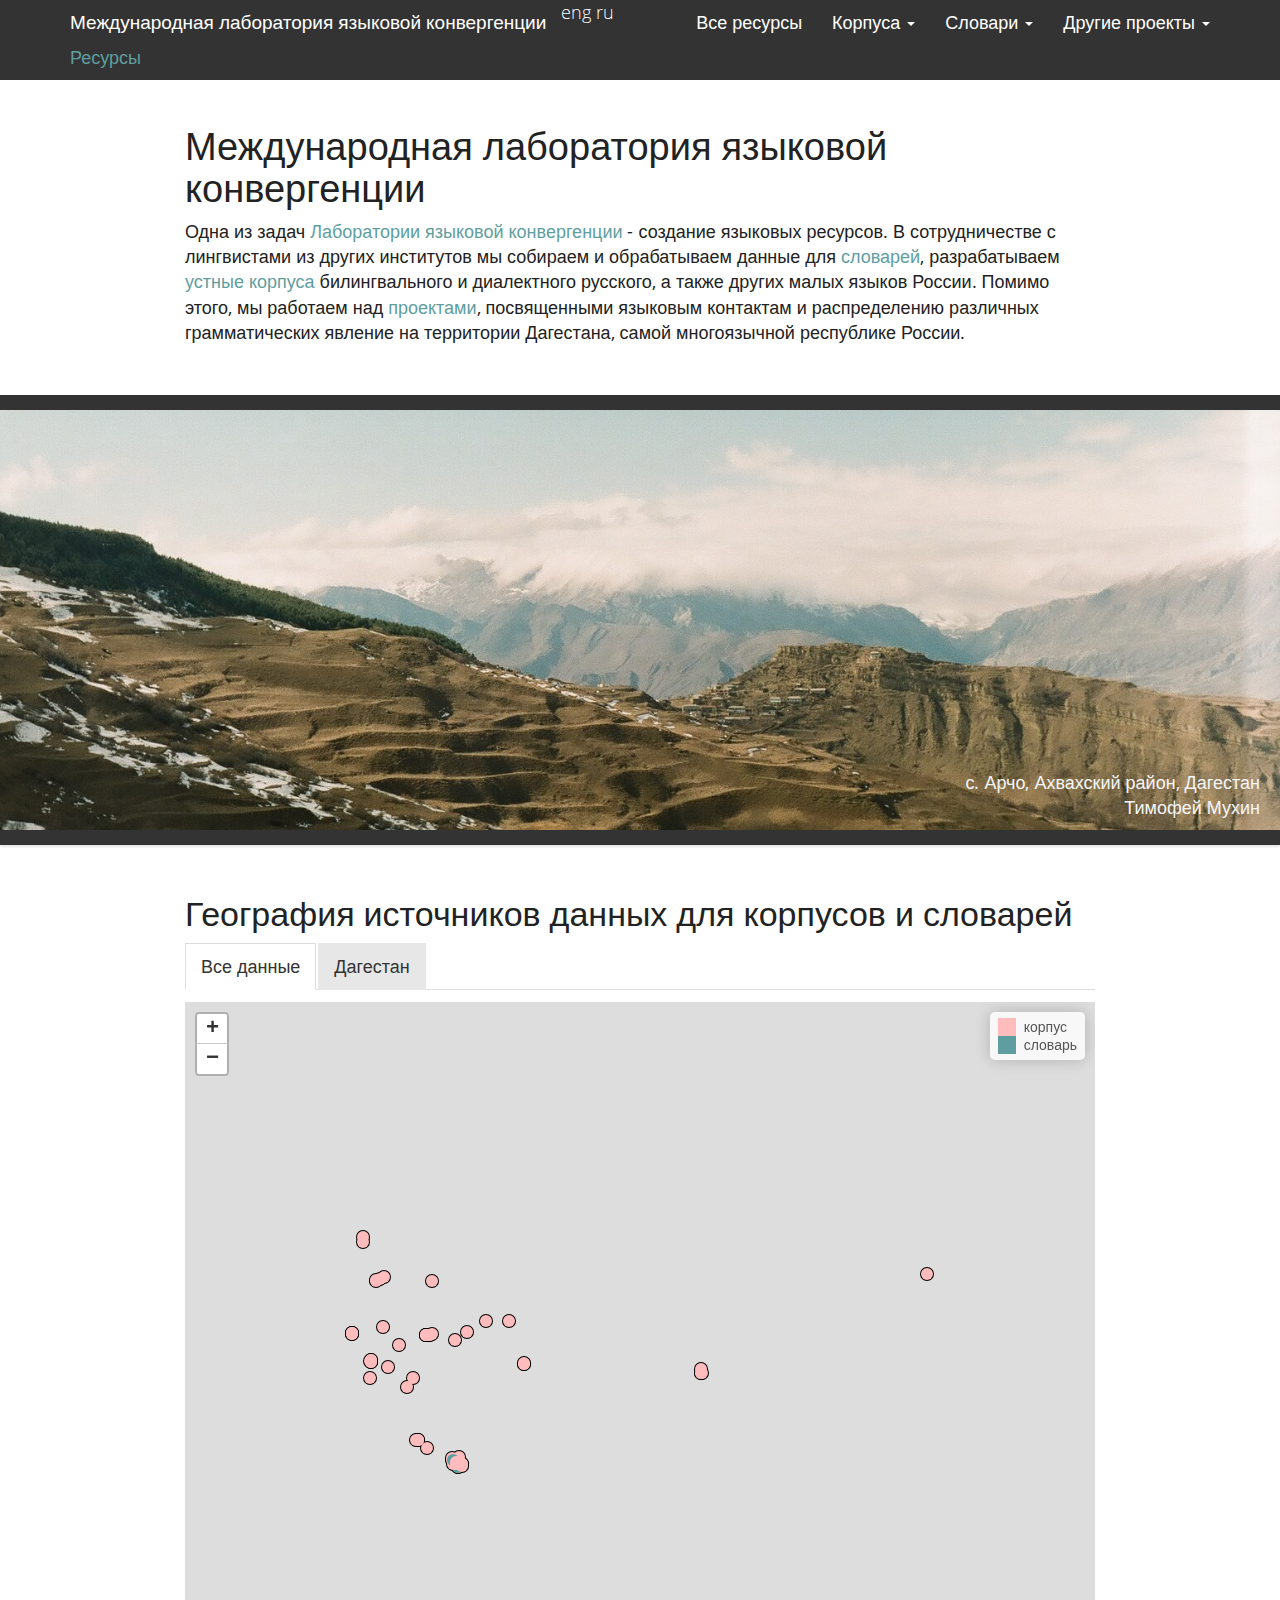
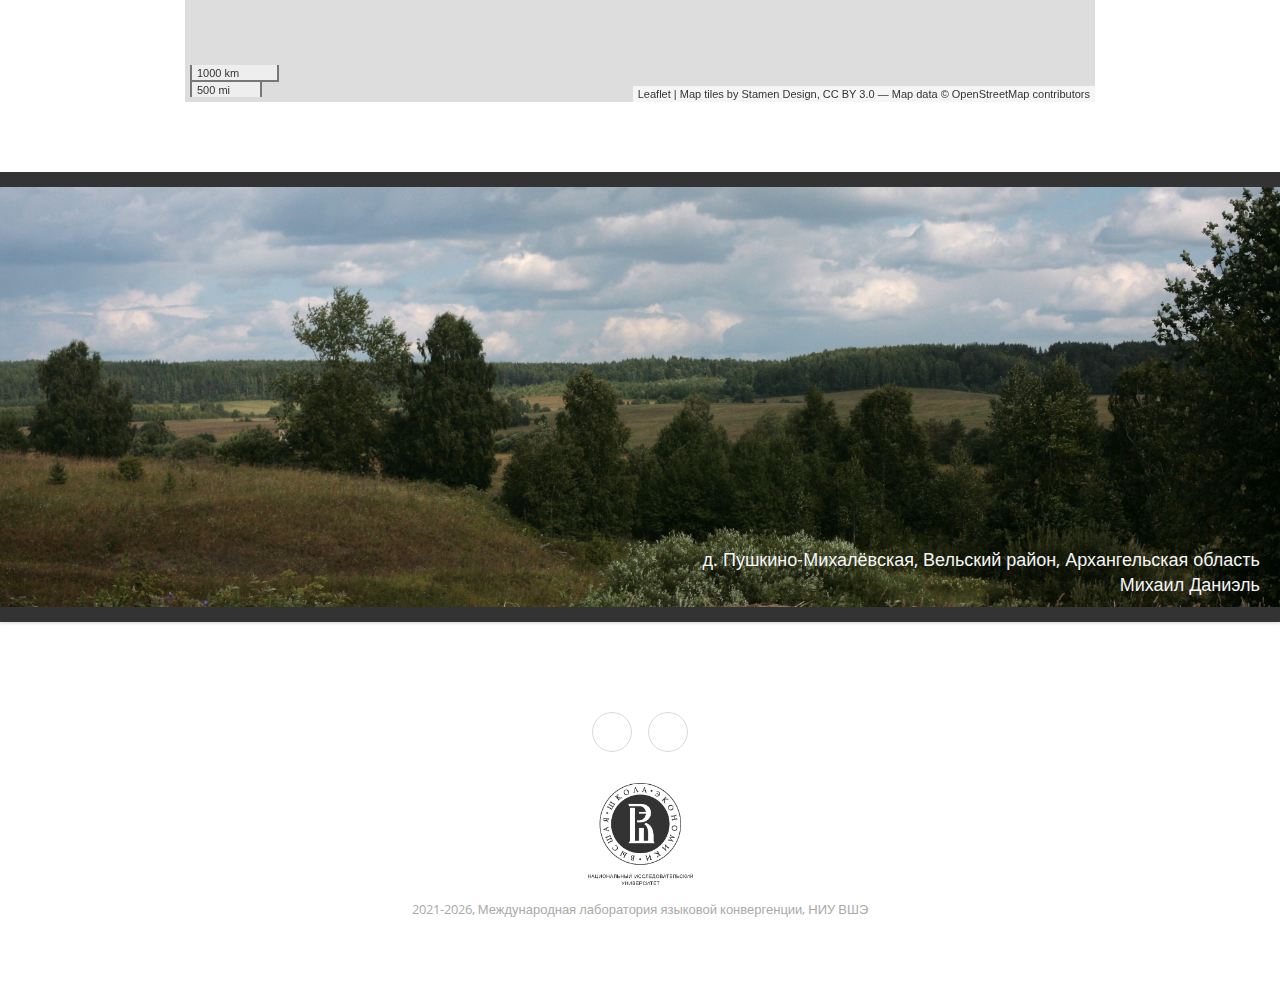
==== commit ce781535: "Mari link" ====
--- a/index_ru.html
+++ b/index_ru.html
@@ -317,10 +317,10 @@
           <a href="http://lingconlab.ru/nekhochi/">Говор д. Нехочи</a>
         </li>
         <li>
-          <a href="http://lingconlab.ru/opochka/">Опочецкие говоры</a>
-        </li>
-        <li>
-          <a href="http://www.parasolcorpus.org/Rogovatka/">Говор с. Роговатка</a>
+          <a href="http://lingconlab.ru/opochka">Опочецкие говоры</a>
+        </li>
+        <li>
+          <a href="http://lingconlab.ru/rogovatka/">Говор с. Роговатка</a>
         </li>
         <li>
           <a href="http://lingconlab.ru/SpiridonovaBuda/">Говор с. Спиридонова Буда</a>
@@ -376,6 +376,9 @@
         </li>
         <li>
           <a href="http://lingconlab.ru/spoken_khakas/">Хакасский язык</a>
+        </li>
+        <li>
+          <a href="http://lingconlab.ru/spoken_meadow_mari/">Луговой марийский язык</a>
         </li>
       </ul>
     </li>
@@ -445,7 +448,7 @@
 <div id="все-данные" class="section level2">
 <h2>Все данные</h2>
 <div id="htmlwidget-244aaddf2639520a3f5a" style="width:672px;height:480px;" class="leaflet html-widget"></div>
-<script type="application/json" data-for="htmlwidget-244aaddf2639520a3f5a">{"x":{"options":{"crs":{"crsClass":"L.CRS.EPSG3857","code":null,"proj4def":null,"projectedBounds":null,"options":{}},"zoomControl":true},"calls":[{"method":"addTiles","args":["Stamen.TonerLite",null,null,{"minZoom":0,"maxZoom":18,"tileSize":256,"subdomains":"abc","errorTileUrl":"","tms":false,"noWrap":false,"zoomOffset":0,"zoomReverse":false,"opacity":1,"zIndex":1,"detectRetina":false}]},{"method":"addProviderTiles","args":["Stamen.TonerLite",null,"Stamen.TonerLite",{"errorTileUrl":"","noWrap":false,"detectRetina":false}]},{"method":"addCircleMarkers","args":[[42.0667737913141,53.7377439427896,53.7275816330036,56.8175303936337,42.2787295960885,56.7941037490238,52.8118438478156,61.5840497029774,42.3670929471883,64.9636709620851,56.8132000251311,42.0239116208365,42.0244859122351,42.6354041927863,42.0207413383442,54.0310020318232,53.9973651792486,42.7326849271676,44.0461459817847,41.997634849241,45.047325634291,56.8121788258182,53.2158857420998,42.0700434215536,52.8455082905714,41.6166,41.6186,61.5288706079825,64.6256050950421,52.2971451922232,42.1731202031857,56.1580010871652,54.1255736470444,42.9783630890781,42.2528,42.2568,61.5011111551685,53.4392727240609,42.0752038246737,61.8854386188771,61.6998197462665,56.7716087858632,45.0640202992501,53.8246221431156,42.7814853152129,51.2501341810638,53.9797741389512,52.2960319548886,54.1331336744997,42.5610279346735,42.57056,42.57076,45.0536665194073,45.0768895052302,41.7516115516436,42.3434066080818,52.8139410490598,42.1525537527337,42.3497829967926,42.090877134908,58.0176303487814,42.2462440441286,62.0997772673689,42.205218594637,56.6316223876856,56.660748648431,56.6491470625369,56.6518927034026,56.6619268630899,56.6893558763497,56.7219958391981,56.6951005203014,58.0019777562738,57.4027634139348,55.7244642662795],[46.8686891234647,58.8417521398863,58.8426018649561,28.6875859088631,47.2311766742319,28.6841240628176,89.9874281348034,32.8425986617033,47.2450750893441,30.5597267894316,28.6823936395506,48.062863063121,47.9654743412296,47.2237373834487,48.0088832632428,31.898147668221,32.0073663363946,46.3217620718405,41.7812629017135,47.5843546506572,40.1804089995317,28.6973234956895,90.0474287407635,46.8612518446103,90.1071715824232,47.2647,47.2667,32.8290234921356,30.599377753857,39.3490966512283,47.7944906228771,46.7607042341594,32.0021865845453,47.4828249266475,47.0472,47.0512,42.656956040085,34.9267088496418,46.4117938699763,34.3590797360788,33.6219219200116,28.6706934313375,40.1760035538134,58.8864748097082,46.3174227964206,38.3774542925194,31.9937206687928,31.7879477629945,32.0140353069345,46.3016299250685,46.37278,46.37298,39.9459325397445,40.1862685927333,47.9289477688109,47.3297527348424,90.0421183092167,47.669665630058,47.3027470388149,46.917931536218,52.1504272351055,47.0005311482544,129.728479425133,47.8278686163628,42.2347652062606,42.4244838814762,41.8360782417641,41.7038957847617,41.7358457860172,41.6998952997355,42.6316559592833,41.6388958616272,56.2322823258891,34.1325446188435,36.8359550846001],6.6,null,["","","","","","","","","","","","","","","","","","","","","","","","","","","","","","","","","","","","","","","","","","","","","","","","","","","","","","","","","","","","","","","","","","","","","","","","","","",""],{"interactive":true,"className":"","stroke":false,"color":"black","weight":5,"opacity":0.5,"fill":true,"fillColor":"black","fillOpacity":1},null,null,["<a href='https://glottolog.org/resource/languoid/id/russ1263' target='_blank'>Russian<\/a><br><b>Топоним:<\/b> Арчиб <br> <b>Проект:<\/b> <a target=\"_blank\" href=\" http://parasolcorpus.org/dagrus/ \"> Корпус дагестанского русского","<a href='https://glottolog.org/resource/languoid/id/russ1263' target='_blank'>Russian<\/a><br><b>Топоним:<\/b> Баимово <br> <b>Проект:<\/b> <a target=\"_blank\" href=\" http://lingconlab.ru/BashkirRus/ \"> Корпус русской речи Башкирии","<a href='https://glottolog.org/resource/languoid/id/bash1264' target='_blank'>Bashkir<\/a><br><b>Топоним:<\/b> Баимово <br> <b>Проект:<\/b> <a target=\"_blank\" href=\" http://lingconlab.ru/spoken_bashkir/ \"> Устный корпус башкирского языка","<a href='https://glottolog.org/resource/languoid/id/russ1263' target='_blank'>Russian<\/a><br><b>Топоним:<\/b> Балаши <br> <b>Проект:<\/b> <a target=\"_blank\" href=\" http://lingconlab.ru/opochka \"> Корпус опочецких говоров","<a href='https://glottolog.org/resource/languoid/id/russ1263' target='_blank'>Russian<\/a><br><b>Топоним:<\/b> Балхар <br> <b>Проект:<\/b> <a target=\"_blank\" href=\" http://parasolcorpus.org/dagrus/ \"> Корпус дагестанского русского","<a href='https://glottolog.org/resource/languoid/id/russ1263' target='_blank'>Russian<\/a><br><b>Топоним:<\/b> Барабаны <br> <b>Проект:<\/b> <a target=\"_blank\" href=\" http://lingconlab.ru/opochka \"> Корпус опочецких говоров","<a href='https://glottolog.org/resource/languoid/id/khak1248' target='_blank'>Khakas<\/a><br><b>Топоним:<\/b> Бутрахты <br> <b>Проект:<\/b> <a target=\"_blank\" href=\" http://parasolcorpus.org/dagrus/ \"> Устный корпус диалектов хакасского языка","<a href='https://glottolog.org/resource/languoid/id/russ1263' target='_blank'>Russian<\/a><br><b>Топоним:<\/b> Ведлозеро <br> <b>Проект:<\/b> <a target=\"_blank\" href=\" http://lingconlab.ru/karelrus/ \"> Корпус русской речи Карелии","<a href='https://glottolog.org/resource/languoid/id/russ1263' target='_blank'>Russian<\/a><br><b>Топоним:<\/b> Верхние Убеки <br> <b>Проект:<\/b> <a target=\"_blank\" href=\" http://parasolcorpus.org/dagrus/ \"> Корпус дагестанского русского","<a href='https://glottolog.org/resource/languoid/id/russ1263' target='_blank'>Russian<\/a><br><b>Топоним:<\/b> Вокнаволок <br> <b>Проект:<\/b> <a target=\"_blank\" href=\" http://lingconlab.ru/karelrus/ \"> Корпус русской речи Карелии","<a href='https://glottolog.org/resource/languoid/id/russ1263' target='_blank'>Russian<\/a><br><b>Топоним:<\/b> Глазаново <br> <b>Проект:<\/b> <a target=\"_blank\" href=\" http://lingconlab.ru/opochka \"> Корпус опочецких говоров","<a href='https://glottolog.org/resource/languoid/id/russ1263' target='_blank'>Russian<\/a><br><b>Топоним:<\/b> Дарваг <br> <b>Проект:<\/b> <a target=\"_blank\" href=\" http://parasolcorpus.org/dagrus/ \"> Корпус дагестанского русского","<a href='https://glottolog.org/resource/languoid/id/russ1263' target='_blank'>Russian<\/a><br><b>Топоним:<\/b> Дубек <br> <b>Проект:<\/b> <a target=\"_blank\" href=\" http://parasolcorpus.org/dagrus/ \"> Корпус дагестанского русского","<a href='https://glottolog.org/resource/languoid/id/russ1263' target='_blank'>Russian<\/a><br><b>Топоним:<\/b> Дуранги <br> <b>Проект:<\/b> <a target=\"_blank\" href=\" http://parasolcorpus.org/dagrus/ \"> Корпус дагестанского русского","<a href='https://glottolog.org/resource/languoid/id/russ1263' target='_blank'>Russian<\/a><br><b>Топоним:<\/b> Ерси <br> <b>Проект:<\/b> <a target=\"_blank\" href=\" http://parasolcorpus.org/dagrus/ \"> Корпус дагестанского русского","<a href='https://glottolog.org/resource/languoid/id/russ1263' target='_blank'>Russian<\/a><br><b>Топоним:<\/b> Жанвиль <br> <b>Проект:<\/b> <a target=\"_blank\" href=\" http://lingconlab.ru/khislavichi/ \"> Корпус говора Хиславичского района","<a href='https://glottolog.org/resource/languoid/id/russ1263' target='_blank'>Russian<\/a><br><b>Топоним:<\/b> Жигалки <br> <b>Проект:<\/b> <a target=\"_blank\" href=\" http://lingconlab.ru/khislavichi/ \"> Корпус говора Хиславичского района","<a href='https://glottolog.org/resource/languoid/id/russ1263' target='_blank'>Russian<\/a><br><b>Топоним:<\/b> Зило <br> <b>Проект:<\/b> <a target=\"_blank\" href=\" http://parasolcorpus.org/dagrus/ \"> Корпус дагестанского русского","<a href='https://glottolog.org/resource/languoid/id/abaz1241' target='_blank'>Abaza<\/a><br><b>Топоним:<\/b> Инжич-Чукун <br> <b>Проект:<\/b> <a target=\"_blank\" href=\" http://lingconlab.ru/spoken_abaza/ \"> Устный корпус абазинского языка","<a href='https://glottolog.org/resource/languoid/id/russ1263' target='_blank'>Russian<\/a><br><b>Топоним:<\/b> Ицари <br> <b>Проект:<\/b> <a target=\"_blank\" href=\" http://parasolcorpus.org/dagrus/ \"> Корпус дагестанского русского","<a href='https://glottolog.org/resource/languoid/id/adyg1241' target='_blank'>Adyghe<\/a><br><b>Топоним:<\/b> Кабехабль <br> <b>Проект:<\/b> <a target=\"_blank\" href=\" http://lingconlab.ru/spoken_adyghe/ \"> Устный корпус адыгейского языка","<a href='https://glottolog.org/resource/languoid/id/russ1263' target='_blank'>Russian<\/a><br><b>Топоним:<\/b> Кадниково <br> <b>Проект:<\/b> <a target=\"_blank\" href=\" http://lingconlab.ru/opochka \"> Корпус опочецких говоров","<a href='https://glottolog.org/resource/languoid/id/khak1248' target='_blank'>Khakas<\/a><br><b>Топоним:<\/b> Казановка <br> <b>Проект:<\/b> <a target=\"_blank\" href=\" http://parasolcorpus.org/dagrus/ \"> Устный корпус диалектов хакасского языка","<a href='https://glottolog.org/resource/languoid/id/russ1263' target='_blank'>Russian<\/a><br><b>Топоним:<\/b> Калиб <br> <b>Проект:<\/b> <a target=\"_blank\" href=\" http://parasolcorpus.org/dagrus/ \"> Корпус дагестанского русского","<a href='https://glottolog.org/resource/languoid/id/khak1248' target='_blank'>Khakas<\/a><br><b>Топоним:<\/b> Карагай <br> <b>Проект:<\/b> <a target=\"_blank\" href=\" http://parasolcorpus.org/dagrus/ \"> Устный корпус диалектов хакасского языка","<a href='https://glottolog.org/resource/languoid/id/russ1263' target='_blank'>Russian<\/a><br><b>Топоним:<\/b> Кина <br> <b>Проект:<\/b> <a target=\"_blank\" href=\" http://parasolcorpus.org/dagrus/ \"> Корпус дагестанского русского","<a href='https://glottolog.org/resource/languoid/id/rutu1240' target='_blank'>Rutul<\/a><br><b>Топоним:<\/b> Кина <br> <b>Проект:<\/b> <a target=\"_blank\" href=\" https://linghub.ru/rutuldict/ \"> Словарь рутульского языка","<a href='https://glottolog.org/resource/languoid/id/russ1263' target='_blank'>Russian<\/a><br><b>Топоним:<\/b> Кинерма <br> <b>Проект:<\/b> <a target=\"_blank\" href=\" http://lingconlab.ru/karelrus/ \"> Корпус русской речи Карелии","<a href='https://glottolog.org/resource/languoid/id/russ1263' target='_blank'>Russian<\/a><br><b>Топоним:<\/b> Костомукша <br> <b>Проект:<\/b> <a target=\"_blank\" href=\" http://lingconlab.ru/karelrus/ \"> Корпус русской речи Карелии","<a href='https://glottolog.org/resource/languoid/id/russ1263' target='_blank'>Russian<\/a><br><b>Топоним:<\/b> Малинино <br> <b>Проект:<\/b> <a target=\"_blank\" href=\" http://lingconlab.ru/malinino/ \"> Корпус говора села Малинино","<a href='https://glottolog.org/resource/languoid/id/russ1263' target='_blank'>Russian<\/a><br><b>Топоним:<\/b> Маллакент <br> <b>Проект:<\/b> <a target=\"_blank\" href=\" http://parasolcorpus.org/dagrus/ \"> Корпус дагестанского русского","<a href='https://glottolog.org/resource/languoid/id/russ1263' target='_blank'>Russian<\/a><br><b>Топоним:<\/b> Малое Карачкино <br> <b>Проект:<\/b> <a target=\"_blank\" href=\" http://lingconlab.ru/ChuvashRus/ \"> Корпус русской речи Чувашии","<a href='https://glottolog.org/resource/languoid/id/russ1263' target='_blank'>Russian<\/a><br><b>Топоним:<\/b> Малые Хутора <br> <b>Проект:<\/b> <a target=\"_blank\" href=\" http://lingconlab.ru/khislavichi/ \"> Корпус говора Хиславичского района","<a href='https://glottolog.org/resource/languoid/id/russ1263' target='_blank'>Russian<\/a><br><b>Топоним:<\/b> Махачкала <br> <b>Проект:<\/b> <a target=\"_blank\" href=\" http://parasolcorpus.org/dagrus/ \"> Корпус дагестанского русского","<a href='https://glottolog.org/resource/languoid/id/russ1263' target='_blank'>Russian<\/a><br><b>Топоним:<\/b> Мегеб <br> <b>Проект:<\/b> <a target=\"_blank\" href=\" http://parasolcorpus.org/dagrus/ \"> Корпус дагестанского русского","<a href='https://glottolog.org/resource/languoid/id/mege1234' target='_blank'>Megeb<\/a><br><b>Топоним:<\/b> Мегеб <br> <b>Проект:<\/b> <a target=\"_blank\" href=\" http://lingconlab.ru/MehwebDict/ \"> Словарь мегебского языка","<a href='https://glottolog.org/resource/languoid/id/russ1263' target='_blank'>Russian<\/a><br><b>Топоним:<\/b> Михалёвская <br> <b>Проект:<\/b> <a target=\"_blank\" href=\" http://www.parasolcorpus.org/Pushkino/login.php \"> Корпус устьянских говоров","<a href='https://glottolog.org/resource/languoid/id/russ1263' target='_blank'>Russian<\/a><br><b>Топоним:<\/b> Нехочи <br> <b>Проект:<\/b> <a target=\"_blank\" href=\" http://lingconlab.ru/nekhochi/ \"> Корпус говора деревни Нехочи","<a href='https://glottolog.org/resource/languoid/id/russ1263' target='_blank'>Russian<\/a><br><b>Топоним:<\/b> Никар <br> <b>Проект:<\/b> <a target=\"_blank\" href=\" http://parasolcorpus.org/dagrus/ \"> Корпус дагестанского русского","<a href='https://glottolog.org/resource/languoid/id/russ1263' target='_blank'>Russian<\/a><br><b>Топоним:<\/b> Петрозаводск <br> <b>Проект:<\/b> <a target=\"_blank\" href=\" http://lingconlab.ru/karelrus/ \"> Корпус русской речи Карелии","<a href='https://glottolog.org/resource/languoid/id/russ1263' target='_blank'>Russian<\/a><br><b>Топоним:<\/b> Пряжа <br> <b>Проект:<\/b> <a target=\"_blank\" href=\" http://lingconlab.ru/karelrus/ \"> Корпус русской речи Карелии","<a href='https://glottolog.org/resource/languoid/id/russ1263' target='_blank'>Russian<\/a><br><b>Топоним:<\/b> Пуршево <br> <b>Проект:<\/b> <a target=\"_blank\" href=\" http://lingconlab.ru/opochka \"> Корпус опочецких говоров","<a href='https://glottolog.org/resource/languoid/id/adyg1241' target='_blank'>Adyghe<\/a><br><b>Топоним:<\/b> Пшичо <br> <b>Проект:<\/b> <a target=\"_blank\" href=\" http://lingconlab.ru/spoken_adyghe/ \"> Устный корпус адыгейского языка","<a href='https://glottolog.org/resource/languoid/id/bash1264' target='_blank'>Bashkir<\/a><br><b>Топоним:<\/b> Рахметово <br> <b>Проект:<\/b> <a target=\"_blank\" href=\" http://lingconlab.ru/spoken_bashkir/ \"> Устный корпус башкирского языка","<a href='https://glottolog.org/resource/languoid/id/russ1263' target='_blank'>Russian<\/a><br><b>Топоним:<\/b> Риквани <br> <b>Проект:<\/b> <a target=\"_blank\" href=\" http://parasolcorpus.org/dagrus/ \"> Корпус дагестанского русского","<a href='https://glottolog.org/resource/languoid/id/russ1263' target='_blank'>Russian<\/a><br><b>Топоним:<\/b> Роговатое <br> <b>Проект:<\/b> <a target=\"_blank\" href=\" http://www.parasolcorpus.org/Rogovatka/ \"> Корпус говора села Роговатка","<a href='https://glottolog.org/resource/languoid/id/russ1263' target='_blank'>Russian<\/a><br><b>Топоним:<\/b> Соино <br> <b>Проект:<\/b> <a target=\"_blank\" href=\" http://lingconlab.ru/khislavichi/ \"> Корпус говора Хиславичского района","<a href='https://glottolog.org/resource/languoid/id/russ1263' target='_blank'>Russian<\/a><br><b>Топоним:<\/b> Спиридонова Буда <br> <b>Проект:<\/b> <a target=\"_blank\" href=\" http://lingconlab.ru/SpiridonovaBuda/ \"> Корпус говора села Спиридонова Буда","<a href='https://glottolog.org/resource/languoid/id/russ1263' target='_blank'>Russian<\/a><br><b>Топоним:<\/b> Стайки <br> <b>Проект:<\/b> <a target=\"_blank\" href=\" http://lingconlab.ru/khislavichi/ \"> Корпус говора Хиславичского района","<a href='https://glottolog.org/resource/languoid/id/russ1263' target='_blank'>Russian<\/a><br><b>Топоним:<\/b> Тлибишо <br> <b>Проект:<\/b> <a target=\"_blank\" href=\" http://parasolcorpus.org/dagrus/ \"> Корпус дагестанского русского","<a href='https://glottolog.org/resource/languoid/id/russ1263' target='_blank'>Russian<\/a><br><b>Топоним:<\/b> Тукита <br> <b>Проект:<\/b> <a target=\"_blank\" href=\" http://parasolcorpus.org/dagrus/ \"> Корпус дагестанского русского","<a href='https://glottolog.org/resource/languoid/id/kara1474' target='_blank'>Karata<\/a><br><b>Топоним:<\/b> Тукита <br> <b>Проект:<\/b> <a target=\"_blank\" href=\" http://lingconlab.ru/TukitaDict/ \"> Словарь тукитинского языка","<a href='https://glottolog.org/resource/languoid/id/kaba1278' target='_blank'>Kabardian<\/a><br><b>Топоним:<\/b> Уляп <br> <b>Проект:<\/b> <a target=\"_blank\" href=\" http://lingconlab.ru/spoken_besleney/ \"> Устный корпус бесленеевского диалекта кабардино-черкесского языка","<a href='https://glottolog.org/resource/languoid/id/adyg1241' target='_blank'>Adyghe<\/a><br><b>Топоним:<\/b> Хатажукай <br> <b>Проект:<\/b> <a target=\"_blank\" href=\" http://lingconlab.ru/spoken_adyghe/ \"> Устный корпус адыгейского языка","<a href='https://glottolog.org/resource/languoid/id/russ1263' target='_blank'>Russian<\/a><br><b>Топоним:<\/b> Хив <br> <b>Проект:<\/b> <a target=\"_blank\" href=\" http://parasolcorpus.org/dagrus/ \"> Корпус дагестанского русского","<a href='https://glottolog.org/resource/languoid/id/russ1263' target='_blank'>Russian<\/a><br><b>Топоним:<\/b> Цухта <br> <b>Проект:<\/b> <a target=\"_blank\" href=\" http://parasolcorpus.org/dagrus/ \"> Корпус дагестанского русского","<a href='https://glottolog.org/resource/languoid/id/khak1248' target='_blank'>Khakas<\/a><br><b>Топоним:<\/b> Чиланы <br> <b>Проект:<\/b> <a target=\"_blank\" href=\" http://parasolcorpus.org/dagrus/ \"> Устный корпус диалектов хакасского языка","<a href='https://glottolog.org/resource/languoid/id/russ1263' target='_blank'>Russian<\/a><br><b>Топоним:<\/b> Чишили <br> <b>Проект:<\/b> <a target=\"_blank\" href=\" http://parasolcorpus.org/dagrus/ \"> Корпус дагестанского русского","<a href='https://glottolog.org/resource/languoid/id/russ1263' target='_blank'>Russian<\/a><br><b>Топоним:<\/b> Чуни <br> <b>Проект:<\/b> <a target=\"_blank\" href=\" http://parasolcorpus.org/dagrus/ \"> Корпус дагестанского русского","<a href='https://glottolog.org/resource/languoid/id/russ1263' target='_blank'>Russian<\/a><br><b>Топоним:<\/b> Шалиб <br> <b>Проект:<\/b> <a target=\"_blank\" href=\" http://parasolcorpus.org/dagrus/ \"> Корпус дагестанского русского","<a href='https://glottolog.org/resource/languoid/id/russ1263' target='_blank'>Russian<\/a><br><b>Топоним:<\/b> Шамардан <br> <b>Проект:<\/b> <a target=\"_blank\" href=\" http://lingconlab.ru/BesermanRus/ \"> Корпус русской речи бесермян","<a href='https://glottolog.org/resource/languoid/id/russ1263' target='_blank'>Russian<\/a><br><b>Топоним:<\/b> Шангода <br> <b>Проект:<\/b> <a target=\"_blank\" href=\" http://parasolcorpus.org/dagrus/ \"> Корпус дагестанского русского","<a href='https://glottolog.org/resource/languoid/id/russ1263' target='_blank'>Russian<\/a><br><b>Топоним:<\/b> Якутск <br> <b>Проект:<\/b> <a target=\"_blank\" href=\" http://lingconlab.ru/cs_yakut/ \"> Якутско-русский корпус переключения кода","<a href='https://glottolog.org/resource/languoid/id/russ1263' target='_blank'>Russian<\/a><br><b>Топоним:<\/b> Янгикент <br> <b>Проект:<\/b> <a target=\"_blank\" href=\" http://parasolcorpus.org/dagrus/ \"> Корпус дагестанского русского","<a href='https://glottolog.org/resource/languoid/id/russ1263' target='_blank'>Russian<\/a><br><b>Топоним:<\/b> Мугреево-Никольское <br> <b>Проект:<\/b> <a target=\"_blank\" href=\" http://lingconlab.ru/lukhteza/ \"> Корпус говоров низовья рек Лух и Теза","<a href='https://glottolog.org/resource/languoid/id/russ1263' target='_blank'>Russian<\/a><br><b>Топоним:<\/b> Нижний Ландех <br> <b>Проект:<\/b> <a target=\"_blank\" href=\" http://lingconlab.ru/lukhteza/ \"> Корпус говоров низовья рек Лух и Теза","<a href='https://glottolog.org/resource/languoid/id/russ1263' target='_blank'>Russian<\/a><br><b>Топоним:<\/b> Преображенское <br> <b>Проект:<\/b> <a target=\"_blank\" href=\" http://lingconlab.ru/lukhteza/ \"> Корпус говоров низовья рек Лух и Теза","<a href='https://glottolog.org/resource/languoid/id/russ1263' target='_blank'>Russian<\/a><br><b>Топоним:<\/b> Хотимль <br> <b>Проект:<\/b> <a target=\"_blank\" href=\" http://lingconlab.ru/lukhteza/ \"> Корпус говоров низовья рек Лух и Теза","<a href='https://glottolog.org/resource/languoid/id/russ1263' target='_blank'>Russian<\/a><br><b>Топоним:<\/b> Домнино <br> <b>Проект:<\/b> <a target=\"_blank\" href=\" http://lingconlab.ru/lukhteza/ \"> Корпус говоров низовья рек Лух и Теза","<a href='https://glottolog.org/resource/languoid/id/russ1263' target='_blank'>Russian<\/a><br><b>Топоним:<\/b> Ряполово <br> <b>Проект:<\/b> <a target=\"_blank\" href=\" http://lingconlab.ru/lukhteza/ \"> Корпус говоров низовья рек Лух и Теза","<a href='https://glottolog.org/resource/languoid/id/russ1263' target='_blank'>Russian<\/a><br><b>Топоним:<\/b> Погорелка <br> <b>Проект:<\/b> <a target=\"_blank\" href=\" http://lingconlab.ru/lukhteza/ \"> Корпус говоров низовья рек Лух и Теза","<a href='https://glottolog.org/resource/languoid/id/russ1263' target='_blank'>Russian<\/a><br><b>Топоним:<\/b> Волокобино <br> <b>Проект:<\/b> <a target=\"_blank\" href=\" http://lingconlab.ru/lukhteza/ \"> Корпус говоров низовья рек Лух и Теза","<a href='https://glottolog.org/resource/languoid/id/russ1263' target='_blank'>Russian<\/a><br><b>Топоним:<\/b> Пермь <br> <b>Проект:<\/b> <a target=\"_blank\" href=\" http://lingconlab.ru/romarus \"> Корпус цыганского русского","<a href='https://glottolog.org/resource/languoid/id/russ1263' target='_blank'>Russian<\/a><br><b>Топоним:<\/b> Лужниково <br> <b>Проект:<\/b> <a target=\"_blank\" href=\" http://lingconlab.ru/luzhnikovo \"> Лужниковский корпус","<a href='https://glottolog.org/resource/languoid/id/russ1263' target='_blank'>Russian<\/a><br><b>Топоним:<\/b> Звенигород <br> <b>Проект:<\/b> <a target=\"_blank\" href=\" http://lingconlab.ru/zvenigorod/ \"> Корпус говора города Звенигород"],null,null,{"interactive":false,"permanent":false,"direction":"auto","opacity":1,"offset":[0,0],"textsize":"10px","textOnly":false,"className":"","sticky":true},null]},{"method":"addCircleMarkers","args":[[42.0667737913141,53.7377439427896,53.7275816330036,56.8175303936337,42.2787295960885,56.7941037490238,52.8118438478156,61.5840497029774,42.3670929471883,64.9636709620851,56.8132000251311,42.0239116208365,42.0244859122351,42.6354041927863,42.0207413383442,54.0310020318232,53.9973651792486,42.7326849271676,44.0461459817847,41.997634849241,45.047325634291,56.8121788258182,53.2158857420998,42.0700434215536,52.8455082905714,41.6166,41.6186,61.5288706079825,64.6256050950421,52.2971451922232,42.1731202031857,56.1580010871652,54.1255736470444,42.9783630890781,42.2528,42.2568,61.5011111551685,53.4392727240609,42.0752038246737,61.8854386188771,61.6998197462665,56.7716087858632,45.0640202992501,53.8246221431156,42.7814853152129,51.2501341810638,53.9797741389512,52.2960319548886,54.1331336744997,42.5610279346735,42.57056,42.57076,45.0536665194073,45.0768895052302,41.7516115516436,42.3434066080818,52.8139410490598,42.1525537527337,42.3497829967926,42.090877134908,58.0176303487814,42.2462440441286,62.0997772673689,42.205218594637,56.6316223876856,56.660748648431,56.6491470625369,56.6518927034026,56.6619268630899,56.6893558763497,56.7219958391981,56.6951005203014,58.0019777562738,57.4027634139348,55.7244642662795],[46.8686891234647,58.8417521398863,58.8426018649561,28.6875859088631,47.2311766742319,28.6841240628176,89.9874281348034,32.8425986617033,47.2450750893441,30.5597267894316,28.6823936395506,48.062863063121,47.9654743412296,47.2237373834487,48.0088832632428,31.898147668221,32.0073663363946,46.3217620718405,41.7812629017135,47.5843546506572,40.1804089995317,28.6973234956895,90.0474287407635,46.8612518446103,90.1071715824232,47.2647,47.2667,32.8290234921356,30.599377753857,39.3490966512283,47.7944906228771,46.7607042341594,32.0021865845453,47.4828249266475,47.0472,47.0512,42.656956040085,34.9267088496418,46.4117938699763,34.3590797360788,33.6219219200116,28.6706934313375,40.1760035538134,58.8864748097082,46.3174227964206,38.3774542925194,31.9937206687928,31.7879477629945,32.0140353069345,46.3016299250685,46.37278,46.37298,39.9459325397445,40.1862685927333,47.9289477688109,47.3297527348424,90.0421183092167,47.669665630058,47.3027470388149,46.917931536218,52.1504272351055,47.0005311482544,129.728479425133,47.8278686163628,42.2347652062606,42.4244838814762,41.8360782417641,41.7038957847617,41.7358457860172,41.6998952997355,42.6316559592833,41.6388958616272,56.2322823258891,34.1325446188435,36.8359550846001],6,null,["","","","","","","","","","","","","","","","","","","","","","","","","","","","","","","","","","","","","","","","","","","","","","","","","","","","","","","","","","","","","","","","","","","","","","","","","","",""],{"interactive":true,"className":"","stroke":false,"color":["#FFBCBC","#FFBCBC","#FFBCBC","#FFBCBC","#FFBCBC","#FFBCBC","#FFBCBC","#FFBCBC","#FFBCBC","#FFBCBC","#FFBCBC","#FFBCBC","#FFBCBC","#FFBCBC","#FFBCBC","#FFBCBC","#FFBCBC","#FFBCBC","#FFBCBC","#FFBCBC","#FFBCBC","#FFBCBC","#FFBCBC","#FFBCBC","#FFBCBC","#FFBCBC","#5F9EA0","#FFBCBC","#FFBCBC","#FFBCBC","#FFBCBC","#FFBCBC","#FFBCBC","#FFBCBC","#FFBCBC","#5F9EA0","#FFBCBC","#FFBCBC","#FFBCBC","#FFBCBC","#FFBCBC","#FFBCBC","#FFBCBC","#FFBCBC","#FFBCBC","#FFBCBC","#FFBCBC","#FFBCBC","#FFBCBC","#FFBCBC","#FFBCBC","#5F9EA0","#FFBCBC","#FFBCBC","#FFBCBC","#FFBCBC","#FFBCBC","#FFBCBC","#FFBCBC","#FFBCBC","#FFBCBC","#FFBCBC","#FFBCBC","#FFBCBC","#FFBCBC","#FFBCBC","#FFBCBC","#FFBCBC","#FFBCBC","#FFBCBC","#FFBCBC","#FFBCBC","#FFBCBC","#FFBCBC","#FFBCBC"],"weight":5,"opacity":0.5,"fill":true,"fillColor":["#FFBCBC","#FFBCBC","#FFBCBC","#FFBCBC","#FFBCBC","#FFBCBC","#FFBCBC","#FFBCBC","#FFBCBC","#FFBCBC","#FFBCBC","#FFBCBC","#FFBCBC","#FFBCBC","#FFBCBC","#FFBCBC","#FFBCBC","#FFBCBC","#FFBCBC","#FFBCBC","#FFBCBC","#FFBCBC","#FFBCBC","#FFBCBC","#FFBCBC","#FFBCBC","#5F9EA0","#FFBCBC","#FFBCBC","#FFBCBC","#FFBCBC","#FFBCBC","#FFBCBC","#FFBCBC","#FFBCBC","#5F9EA0","#FFBCBC","#FFBCBC","#FFBCBC","#FFBCBC","#FFBCBC","#FFBCBC","#FFBCBC","#FFBCBC","#FFBCBC","#FFBCBC","#FFBCBC","#FFBCBC","#FFBCBC","#FFBCBC","#FFBCBC","#5F9EA0","#FFBCBC","#FFBCBC","#FFBCBC","#FFBCBC","#FFBCBC","#FFBCBC","#FFBCBC","#FFBCBC","#FFBCBC","#FFBCBC","#FFBCBC","#FFBCBC","#FFBCBC","#FFBCBC","#FFBCBC","#FFBCBC","#FFBCBC","#FFBCBC","#FFBCBC","#FFBCBC","#FFBCBC","#FFBCBC","#FFBCBC"],"fillOpacity":1},null,null,["<a href='https://glottolog.org/resource/languoid/id/russ1263' target='_blank'>Russian<\/a><br><b>Топоним:<\/b> Арчиб <br> <b>Проект:<\/b> <a target=\"_blank\" href=\" http://parasolcorpus.org/dagrus/ \"> Корпус дагестанского русского","<a href='https://glottolog.org/resource/languoid/id/russ1263' target='_blank'>Russian<\/a><br><b>Топоним:<\/b> Баимово <br> <b>Проект:<\/b> <a target=\"_blank\" href=\" http://lingconlab.ru/BashkirRus/ \"> Корпус русской речи Башкирии","<a href='https://glottolog.org/resource/languoid/id/bash1264' target='_blank'>Bashkir<\/a><br><b>Топоним:<\/b> Баимово <br> <b>Проект:<\/b> <a target=\"_blank\" href=\" http://lingconlab.ru/spoken_bashkir/ \"> Устный корпус башкирского языка","<a href='https://glottolog.org/resource/languoid/id/russ1263' target='_blank'>Russian<\/a><br><b>Топоним:<\/b> Балаши <br> <b>Проект:<\/b> <a target=\"_blank\" href=\" http://lingconlab.ru/opochka \"> Корпус опочецких говоров","<a href='https://glottolog.org/resource/languoid/id/russ1263' target='_blank'>Russian<\/a><br><b>Топоним:<\/b> Балхар <br> <b>Проект:<\/b> <a target=\"_blank\" href=\" http://parasolcorpus.org/dagrus/ \"> Корпус дагестанского русского","<a href='https://glottolog.org/resource/languoid/id/russ1263' target='_blank'>Russian<\/a><br><b>Топоним:<\/b> Барабаны <br> <b>Проект:<\/b> <a target=\"_blank\" href=\" http://lingconlab.ru/opochka \"> Корпус опочецких говоров","<a href='https://glottolog.org/resource/languoid/id/khak1248' target='_blank'>Khakas<\/a><br><b>Топоним:<\/b> Бутрахты <br> <b>Проект:<\/b> <a target=\"_blank\" href=\" http://parasolcorpus.org/dagrus/ \"> Устный корпус диалектов хакасского языка","<a href='https://glottolog.org/resource/languoid/id/russ1263' target='_blank'>Russian<\/a><br><b>Топоним:<\/b> Ведлозеро <br> <b>Проект:<\/b> <a target=\"_blank\" href=\" http://lingconlab.ru/karelrus/ \"> Корпус русской речи Карелии","<a href='https://glottolog.org/resource/languoid/id/russ1263' target='_blank'>Russian<\/a><br><b>Топоним:<\/b> Верхние Убеки <br> <b>Проект:<\/b> <a target=\"_blank\" href=\" http://parasolcorpus.org/dagrus/ \"> Корпус дагестанского русского","<a href='https://glottolog.org/resource/languoid/id/russ1263' target='_blank'>Russian<\/a><br><b>Топоним:<\/b> Вокнаволок <br> <b>Проект:<\/b> <a target=\"_blank\" href=\" http://lingconlab.ru/karelrus/ \"> Корпус русской речи Карелии","<a href='https://glottolog.org/resource/languoid/id/russ1263' target='_blank'>Russian<\/a><br><b>Топоним:<\/b> Глазаново <br> <b>Проект:<\/b> <a target=\"_blank\" href=\" http://lingconlab.ru/opochka \"> Корпус опочецких говоров","<a href='https://glottolog.org/resource/languoid/id/russ1263' target='_blank'>Russian<\/a><br><b>Топоним:<\/b> Дарваг <br> <b>Проект:<\/b> <a target=\"_blank\" href=\" http://parasolcorpus.org/dagrus/ \"> Корпус дагестанского русского","<a href='https://glottolog.org/resource/languoid/id/russ1263' target='_blank'>Russian<\/a><br><b>Топоним:<\/b> Дубек <br> <b>Проект:<\/b> <a target=\"_blank\" href=\" http://parasolcorpus.org/dagrus/ \"> Корпус дагестанского русского","<a href='https://glottolog.org/resource/languoid/id/russ1263' target='_blank'>Russian<\/a><br><b>Топоним:<\/b> Дуранги <br> <b>Проект:<\/b> <a target=\"_blank\" href=\" http://parasolcorpus.org/dagrus/ \"> Корпус дагестанского русского","<a href='https://glottolog.org/resource/languoid/id/russ1263' target='_blank'>Russian<\/a><br><b>Топоним:<\/b> Ерси <br> <b>Проект:<\/b> <a target=\"_blank\" href=\" http://parasolcorpus.org/dagrus/ \"> Корпус дагестанского русского","<a href='https://glottolog.org/resource/languoid/id/russ1263' target='_blank'>Russian<\/a><br><b>Топоним:<\/b> Жанвиль <br> <b>Проект:<\/b> <a target=\"_blank\" href=\" http://lingconlab.ru/khislavichi/ \"> Корпус говора Хиславичского района","<a href='https://glottolog.org/resource/languoid/id/russ1263' target='_blank'>Russian<\/a><br><b>Топоним:<\/b> Жигалки <br> <b>Проект:<\/b> <a target=\"_blank\" href=\" http://lingconlab.ru/khislavichi/ \"> Корпус говора Хиславичского района","<a href='https://glottolog.org/resource/languoid/id/russ1263' target='_blank'>Russian<\/a><br><b>Топоним:<\/b> Зило <br> <b>Проект:<\/b> <a target=\"_blank\" href=\" http://parasolcorpus.org/dagrus/ \"> Корпус дагестанского русского","<a href='https://glottolog.org/resource/languoid/id/abaz1241' target='_blank'>Abaza<\/a><br><b>Топоним:<\/b> Инжич-Чукун <br> <b>Проект:<\/b> <a target=\"_blank\" href=\" http://lingconlab.ru/spoken_abaza/ \"> Устный корпус абазинского языка","<a href='https://glottolog.org/resource/languoid/id/russ1263' target='_blank'>Russian<\/a><br><b>Топоним:<\/b> Ицари <br> <b>Проект:<\/b> <a target=\"_blank\" href=\" http://parasolcorpus.org/dagrus/ \"> Корпус дагестанского русского","<a href='https://glottolog.org/resource/languoid/id/adyg1241' target='_blank'>Adyghe<\/a><br><b>Топоним:<\/b> Кабехабль <br> <b>Проект:<\/b> <a target=\"_blank\" href=\" http://lingconlab.ru/spoken_adyghe/ \"> Устный корпус адыгейского языка","<a href='https://glottolog.org/resource/languoid/id/russ1263' target='_blank'>Russian<\/a><br><b>Топоним:<\/b> Кадниково <br> <b>Проект:<\/b> <a target=\"_blank\" href=\" http://lingconlab.ru/opochka \"> Корпус опочецких говоров","<a href='https://glottolog.org/resource/languoid/id/khak1248' target='_blank'>Khakas<\/a><br><b>Топоним:<\/b> Казановка <br> <b>Проект:<\/b> <a target=\"_blank\" href=\" http://parasolcorpus.org/dagrus/ \"> Устный корпус диалектов хакасского языка","<a href='https://glottolog.org/resource/languoid/id/russ1263' target='_blank'>Russian<\/a><br><b>Топоним:<\/b> Калиб <br> <b>Проект:<\/b> <a target=\"_blank\" href=\" http://parasolcorpus.org/dagrus/ \"> Корпус дагестанского русского","<a href='https://glottolog.org/resource/languoid/id/khak1248' target='_blank'>Khakas<\/a><br><b>Топоним:<\/b> Карагай <br> <b>Проект:<\/b> <a target=\"_blank\" href=\" http://parasolcorpus.org/dagrus/ \"> Устный корпус диалектов хакасского языка","<a href='https://glottolog.org/resource/languoid/id/russ1263' target='_blank'>Russian<\/a><br><b>Топоним:<\/b> Кина <br> <b>Проект:<\/b> <a target=\"_blank\" href=\" http://parasolcorpus.org/dagrus/ \"> Корпус дагестанского русского","<a href='https://glottolog.org/resource/languoid/id/rutu1240' target='_blank'>Rutul<\/a><br><b>Топоним:<\/b> Кина <br> <b>Проект:<\/b> <a target=\"_blank\" href=\" https://linghub.ru/rutuldict/ \"> Словарь рутульского языка","<a href='https://glottolog.org/resource/languoid/id/russ1263' target='_blank'>Russian<\/a><br><b>Топоним:<\/b> Кинерма <br> <b>Проект:<\/b> <a target=\"_blank\" href=\" http://lingconlab.ru/karelrus/ \"> Корпус русской речи Карелии","<a href='https://glottolog.org/resource/languoid/id/russ1263' target='_blank'>Russian<\/a><br><b>Топоним:<\/b> Костомукша <br> <b>Проект:<\/b> <a target=\"_blank\" href=\" http://lingconlab.ru/karelrus/ \"> Корпус русской речи Карелии","<a href='https://glottolog.org/resource/languoid/id/russ1263' target='_blank'>Russian<\/a><br><b>Топоним:<\/b> Малинино <br> <b>Проект:<\/b> <a target=\"_blank\" href=\" http://lingconlab.ru/malinino/ \"> Корпус говора села Малинино","<a href='https://glottolog.org/resource/languoid/id/russ1263' target='_blank'>Russian<\/a><br><b>Топоним:<\/b> Маллакент <br> <b>Проект:<\/b> <a target=\"_blank\" href=\" http://parasolcorpus.org/dagrus/ \"> Корпус дагестанского русского","<a href='https://glottolog.org/resource/languoid/id/russ1263' target='_blank'>Russian<\/a><br><b>Топоним:<\/b> Малое Карачкино <br> <b>Проект:<\/b> <a target=\"_blank\" href=\" http://lingconlab.ru/ChuvashRus/ \"> Корпус русской речи Чувашии","<a href='https://glottolog.org/resource/languoid/id/russ1263' target='_blank'>Russian<\/a><br><b>Топоним:<\/b> Малые Хутора <br> <b>Проект:<\/b> <a target=\"_blank\" href=\" http://lingconlab.ru/khislavichi/ \"> Корпус говора Хиславичского района","<a href='https://glottolog.org/resource/languoid/id/russ1263' target='_blank'>Russian<\/a><br><b>Топоним:<\/b> Махачкала <br> <b>Проект:<\/b> <a target=\"_blank\" href=\" http://parasolcorpus.org/dagrus/ \"> Корпус дагестанского русского","<a href='https://glottolog.org/resource/languoid/id/russ1263' target='_blank'>Russian<\/a><br><b>Топоним:<\/b> Мегеб <br> <b>Проект:<\/b> <a target=\"_blank\" href=\" http://parasolcorpus.org/dagrus/ \"> Корпус дагестанского русского","<a href='https://glottolog.org/resource/languoid/id/mege1234' target='_blank'>Megeb<\/a><br><b>Топоним:<\/b> Мегеб <br> <b>Проект:<\/b> <a target=\"_blank\" href=\" http://lingconlab.ru/MehwebDict/ \"> Словарь мегебского языка","<a href='https://glottolog.org/resource/languoid/id/russ1263' target='_blank'>Russian<\/a><br><b>Топоним:<\/b> Михалёвская <br> <b>Проект:<\/b> <a target=\"_blank\" href=\" http://www.parasolcorpus.org/Pushkino/login.php \"> Корпус устьянских говоров","<a href='https://glottolog.org/resource/languoid/id/russ1263' target='_blank'>Russian<\/a><br><b>Топоним:<\/b> Нехочи <br> <b>Проект:<\/b> <a target=\"_blank\" href=\" http://lingconlab.ru/nekhochi/ \"> Корпус говора деревни Нехочи","<a href='https://glottolog.org/resource/languoid/id/russ1263' target='_blank'>Russian<\/a><br><b>Топоним:<\/b> Никар <br> <b>Проект:<\/b> <a target=\"_blank\" href=\" http://parasolcorpus.org/dagrus/ \"> Корпус дагестанского русского","<a href='https://glottolog.org/resource/languoid/id/russ1263' target='_blank'>Russian<\/a><br><b>Топоним:<\/b> Петрозаводск <br> <b>Проект:<\/b> <a target=\"_blank\" href=\" http://lingconlab.ru/karelrus/ \"> Корпус русской речи Карелии","<a href='https://glottolog.org/resource/languoid/id/russ1263' target='_blank'>Russian<\/a><br><b>Топоним:<\/b> Пряжа <br> <b>Проект:<\/b> <a target=\"_blank\" href=\" http://lingconlab.ru/karelrus/ \"> Корпус русской речи Карелии","<a href='https://glottolog.org/resource/languoid/id/russ1263' target='_blank'>Russian<\/a><br><b>Топоним:<\/b> Пуршево <br> <b>Проект:<\/b> <a target=\"_blank\" href=\" http://lingconlab.ru/opochka \"> Корпус опочецких говоров","<a href='https://glottolog.org/resource/languoid/id/adyg1241' target='_blank'>Adyghe<\/a><br><b>Топоним:<\/b> Пшичо <br> <b>Проект:<\/b> <a target=\"_blank\" href=\" http://lingconlab.ru/spoken_adyghe/ \"> Устный корпус адыгейского языка","<a href='https://glottolog.org/resource/languoid/id/bash1264' target='_blank'>Bashkir<\/a><br><b>Топоним:<\/b> Рахметово <br> <b>Проект:<\/b> <a target=\"_blank\" href=\" http://lingconlab.ru/spoken_bashkir/ \"> Устный корпус башкирского языка","<a href='https://glottolog.org/resource/languoid/id/russ1263' target='_blank'>Russian<\/a><br><b>Топоним:<\/b> Риквани <br> <b>Проект:<\/b> <a target=\"_blank\" href=\" http://parasolcorpus.org/dagrus/ \"> Корпус дагестанского русского","<a href='https://glottolog.org/resource/languoid/id/russ1263' target='_blank'>Russian<\/a><br><b>Топоним:<\/b> Роговатое <br> <b>Проект:<\/b> <a target=\"_blank\" href=\" http://www.parasolcorpus.org/Rogovatka/ \"> Корпус говора села Роговатка","<a href='https://glottolog.org/resource/languoid/id/russ1263' target='_blank'>Russian<\/a><br><b>Топоним:<\/b> Соино <br> <b>Проект:<\/b> <a target=\"_blank\" href=\" http://lingconlab.ru/khislavichi/ \"> Корпус говора Хиславичского района","<a href='https://glottolog.org/resource/languoid/id/russ1263' target='_blank'>Russian<\/a><br><b>Топоним:<\/b> Спиридонова Буда <br> <b>Проект:<\/b> <a target=\"_blank\" href=\" http://lingconlab.ru/SpiridonovaBuda/ \"> Корпус говора села Спиридонова Буда","<a href='https://glottolog.org/resource/languoid/id/russ1263' target='_blank'>Russian<\/a><br><b>Топоним:<\/b> Стайки <br> <b>Проект:<\/b> <a target=\"_blank\" href=\" http://lingconlab.ru/khislavichi/ \"> Корпус говора Хиславичского района","<a href='https://glottolog.org/resource/languoid/id/russ1263' target='_blank'>Russian<\/a><br><b>Топоним:<\/b> Тлибишо <br> <b>Проект:<\/b> <a target=\"_blank\" href=\" http://parasolcorpus.org/dagrus/ \"> Корпус дагестанского русского","<a href='https://glottolog.org/resource/languoid/id/russ1263' target='_blank'>Russian<\/a><br><b>Топоним:<\/b> Тукита <br> <b>Проект:<\/b> <a target=\"_blank\" href=\" http://parasolcorpus.org/dagrus/ \"> Корпус дагестанского русского","<a href='https://glottolog.org/resource/languoid/id/kara1474' target='_blank'>Karata<\/a><br><b>Топоним:<\/b> Тукита <br> <b>Проект:<\/b> <a target=\"_blank\" href=\" http://lingconlab.ru/TukitaDict/ \"> Словарь тукитинского языка","<a href='https://glottolog.org/resource/languoid/id/kaba1278' target='_blank'>Kabardian<\/a><br><b>Топоним:<\/b> Уляп <br> <b>Проект:<\/b> <a target=\"_blank\" href=\" http://lingconlab.ru/spoken_besleney/ \"> Устный корпус бесленеевского диалекта кабардино-черкесского языка","<a href='https://glottolog.org/resource/languoid/id/adyg1241' target='_blank'>Adyghe<\/a><br><b>Топоним:<\/b> Хатажукай <br> <b>Проект:<\/b> <a target=\"_blank\" href=\" http://lingconlab.ru/spoken_adyghe/ \"> Устный корпус адыгейского языка","<a href='https://glottolog.org/resource/languoid/id/russ1263' target='_blank'>Russian<\/a><br><b>Топоним:<\/b> Хив <br> <b>Проект:<\/b> <a target=\"_blank\" href=\" http://parasolcorpus.org/dagrus/ \"> Корпус дагестанского русского","<a href='https://glottolog.org/resource/languoid/id/russ1263' target='_blank'>Russian<\/a><br><b>Топоним:<\/b> Цухта <br> <b>Проект:<\/b> <a target=\"_blank\" href=\" http://parasolcorpus.org/dagrus/ \"> Корпус дагестанского русского","<a href='https://glottolog.org/resource/languoid/id/khak1248' target='_blank'>Khakas<\/a><br><b>Топоним:<\/b> Чиланы <br> <b>Проект:<\/b> <a target=\"_blank\" href=\" http://parasolcorpus.org/dagrus/ \"> Устный корпус диалектов хакасского языка","<a href='https://glottolog.org/resource/languoid/id/russ1263' target='_blank'>Russian<\/a><br><b>Топоним:<\/b> Чишили <br> <b>Проект:<\/b> <a target=\"_blank\" href=\" http://parasolcorpus.org/dagrus/ \"> Корпус дагестанского русского","<a href='https://glottolog.org/resource/languoid/id/russ1263' target='_blank'>Russian<\/a><br><b>Топоним:<\/b> Чуни <br> <b>Проект:<\/b> <a target=\"_blank\" href=\" http://parasolcorpus.org/dagrus/ \"> Корпус дагестанского русского","<a href='https://glottolog.org/resource/languoid/id/russ1263' target='_blank'>Russian<\/a><br><b>Топоним:<\/b> Шалиб <br> <b>Проект:<\/b> <a target=\"_blank\" href=\" http://parasolcorpus.org/dagrus/ \"> Корпус дагестанского русского","<a href='https://glottolog.org/resource/languoid/id/russ1263' target='_blank'>Russian<\/a><br><b>Топоним:<\/b> Шамардан <br> <b>Проект:<\/b> <a target=\"_blank\" href=\" http://lingconlab.ru/BesermanRus/ \"> Корпус русской речи бесермян","<a href='https://glottolog.org/resource/languoid/id/russ1263' target='_blank'>Russian<\/a><br><b>Топоним:<\/b> Шангода <br> <b>Проект:<\/b> <a target=\"_blank\" href=\" http://parasolcorpus.org/dagrus/ \"> Корпус дагестанского русского","<a href='https://glottolog.org/resource/languoid/id/russ1263' target='_blank'>Russian<\/a><br><b>Топоним:<\/b> Якутск <br> <b>Проект:<\/b> <a target=\"_blank\" href=\" http://lingconlab.ru/cs_yakut/ \"> Якутско-русский корпус переключения кода","<a href='https://glottolog.org/resource/languoid/id/russ1263' target='_blank'>Russian<\/a><br><b>Топоним:<\/b> Янгикент <br> <b>Проект:<\/b> <a target=\"_blank\" href=\" http://parasolcorpus.org/dagrus/ \"> Корпус дагестанского русского","<a href='https://glottolog.org/resource/languoid/id/russ1263' target='_blank'>Russian<\/a><br><b>Топоним:<\/b> Мугреево-Никольское <br> <b>Проект:<\/b> <a target=\"_blank\" href=\" http://lingconlab.ru/lukhteza/ \"> Корпус говоров низовья рек Лух и Теза","<a href='https://glottolog.org/resource/languoid/id/russ1263' target='_blank'>Russian<\/a><br><b>Топоним:<\/b> Нижний Ландех <br> <b>Проект:<\/b> <a target=\"_blank\" href=\" http://lingconlab.ru/lukhteza/ \"> Корпус говоров низовья рек Лух и Теза","<a href='https://glottolog.org/resource/languoid/id/russ1263' target='_blank'>Russian<\/a><br><b>Топоним:<\/b> Преображенское <br> <b>Проект:<\/b> <a target=\"_blank\" href=\" http://lingconlab.ru/lukhteza/ \"> Корпус говоров низовья рек Лух и Теза","<a href='https://glottolog.org/resource/languoid/id/russ1263' target='_blank'>Russian<\/a><br><b>Топоним:<\/b> Хотимль <br> <b>Проект:<\/b> <a target=\"_blank\" href=\" http://lingconlab.ru/lukhteza/ \"> Корпус говоров низовья рек Лух и Теза","<a href='https://glottolog.org/resource/languoid/id/russ1263' target='_blank'>Russian<\/a><br><b>Топоним:<\/b> Домнино <br> <b>Проект:<\/b> <a target=\"_blank\" href=\" http://lingconlab.ru/lukhteza/ \"> Корпус говоров низовья рек Лух и Теза","<a href='https://glottolog.org/resource/languoid/id/russ1263' target='_blank'>Russian<\/a><br><b>Топоним:<\/b> Ряполово <br> <b>Проект:<\/b> <a target=\"_blank\" href=\" http://lingconlab.ru/lukhteza/ \"> Корпус говоров низовья рек Лух и Теза","<a href='https://glottolog.org/resource/languoid/id/russ1263' target='_blank'>Russian<\/a><br><b>Топоним:<\/b> Погорелка <br> <b>Проект:<\/b> <a target=\"_blank\" href=\" http://lingconlab.ru/lukhteza/ \"> Корпус говоров низовья рек Лух и Теза","<a href='https://glottolog.org/resource/languoid/id/russ1263' target='_blank'>Russian<\/a><br><b>Топоним:<\/b> Волокобино <br> <b>Проект:<\/b> <a target=\"_blank\" href=\" http://lingconlab.ru/lukhteza/ \"> Корпус говоров низовья рек Лух и Теза","<a href='https://glottolog.org/resource/languoid/id/russ1263' target='_blank'>Russian<\/a><br><b>Топоним:<\/b> Пермь <br> <b>Проект:<\/b> <a target=\"_blank\" href=\" http://lingconlab.ru/romarus \"> Корпус цыганского русского","<a href='https://glottolog.org/resource/languoid/id/russ1263' target='_blank'>Russian<\/a><br><b>Топоним:<\/b> Лужниково <br> <b>Проект:<\/b> <a target=\"_blank\" href=\" http://lingconlab.ru/luzhnikovo \"> Лужниковский корпус","<a href='https://glottolog.org/resource/languoid/id/russ1263' target='_blank'>Russian<\/a><br><b>Топоним:<\/b> Звенигород <br> <b>Проект:<\/b> <a target=\"_blank\" href=\" http://lingconlab.ru/zvenigorod/ \"> Корпус говора города Звенигород"],null,null,{"interactive":false,"permanent":false,"direction":"right","opacity":1,"offset":[7.5,0],"textsize":"10px","textOnly":true,"style":{"font-size":"15px","font-family":"sans-serif"},"className":"","sticky":true},null]},{"method":"addScaleBar","args":[{"maxWidth":100,"metric":true,"imperial":true,"updateWhenIdle":true,"position":"bottomleft"}]},{"method":"addLegend","args":[{"colors":["#FFBCBC","#5F9EA0"],"labels":["корпус","словарь"],"na_color":null,"na_label":"NA","opacity":1,"position":"topright","type":"factor","title":null,"extra":null,"layerId":null,"className":"info legend","group":null}]}],"limits":{"lat":[41.6166,64.9636709620851],"lng":[28.6706934313375,129.728479425133]}},"evals":[],"jsHooks":[]}</script>
+<script type="application/json" data-for="htmlwidget-244aaddf2639520a3f5a">{"x":{"options":{"crs":{"crsClass":"L.CRS.EPSG3857","code":null,"proj4def":null,"projectedBounds":null,"options":{}},"zoomControl":true},"calls":[{"method":"addTiles","args":["Stamen.TonerLite",null,null,{"minZoom":0,"maxZoom":18,"tileSize":256,"subdomains":"abc","errorTileUrl":"","tms":false,"noWrap":false,"zoomOffset":0,"zoomReverse":false,"opacity":1,"zIndex":1,"detectRetina":false}]},{"method":"addProviderTiles","args":["Stamen.TonerLite",null,"Stamen.TonerLite",{"errorTileUrl":"","noWrap":false,"detectRetina":false}]},{"method":"addCircleMarkers","args":[[42.0667737913141,53.7377439427896,53.7275816330036,56.8175303936337,42.2787295960885,56.7941037490238,52.8118438478156,61.5840497029774,42.3670929471883,64.9636709620851,56.8132000251311,42.0239116208365,42.0244859122351,42.6354041927863,42.0207413383442,54.0310020318232,53.9973651792486,42.7326849271676,44.0461459817847,41.997634849241,45.047325634291,56.8121788258182,53.2158857420998,42.0700434215536,52.8455082905714,41.6166,41.6186,61.5288706079825,64.6256050950421,52.2971451922232,42.1731202031857,56.1580010871652,54.1255736470444,42.9783630890781,42.2528,42.2568,61.5011111551685,53.4392727240609,42.0752038246737,61.8854386188771,61.6998197462665,56.7716087858632,45.0640202992501,53.8246221431156,42.7814853152129,51.2501341810638,53.9797741389512,52.2960319548886,54.1331336744997,42.5610279346735,42.57056,42.57076,45.0536665194073,45.0768895052302,41.7516115516436,42.3434066080818,52.8139410490598,42.1525537527337,42.3497829967926,42.090877134908,58.0176303487814,42.2462440441286,62.0997772673689,42.205218594637,56.6316223876856,56.660748648431,56.6491470625369,56.6518927034026,56.6619268630899,56.6893558763497,56.7219958391981,56.6951005203014,58.0019777562738,57.4027634139348,55.7244642662795,56.9578188052796],[46.8686891234647,58.8417521398863,58.8426018649561,28.6875859088631,47.2311766742319,28.6841240628176,89.9874281348034,32.8425986617033,47.2450750893441,30.5597267894316,28.6823936395506,48.062863063121,47.9654743412296,47.2237373834487,48.0088832632428,31.898147668221,32.0073663363946,46.3217620718405,41.7812629017135,47.5843546506572,40.1804089995317,28.6973234956895,90.0474287407635,46.8612518446103,90.1071715824232,47.2647,47.2667,32.8290234921356,30.599377753857,39.3490966512283,47.7944906228771,46.7607042341594,32.0021865845453,47.4828249266475,47.0472,47.0512,42.656956040085,34.9267088496418,46.4117938699763,34.3590797360788,33.6219219200116,28.6706934313375,40.1760035538134,58.8864748097082,46.3174227964206,38.3774542925194,31.9937206687928,31.7879477629945,32.0140353069345,46.3016299250685,46.37278,46.37298,39.9459325397445,40.1862685927333,47.9289477688109,47.3297527348424,90.0421183092167,47.669665630058,47.3027470388149,46.917931536218,52.1504272351055,47.0005311482544,129.728479425133,47.8278686163628,42.2347652062606,42.4244838814762,41.8360782417641,41.7038957847617,41.7358457860172,41.6998952997355,42.6316559592833,41.6388958616272,56.2322823258891,34.1325446188435,36.8359550846001,48.7802817871615],6.6,null,["","","","","","","","","","","","","","","","","","","","","","","","","","","","","","","","","","","","","","","","","","","","","","","","","","","","","","","","","","","","","","","","","","","","","","","","","","","",""],{"interactive":true,"className":"","stroke":false,"color":"black","weight":5,"opacity":0.5,"fill":true,"fillColor":"black","fillOpacity":1},null,null,["<a href='https://glottolog.org/resource/languoid/id/russ1263' target='_blank'>Russian<\/a><br><b>Топоним:<\/b> Арчиб <br> <b>Проект:<\/b> <a target=\"_blank\" href=\" http://parasolcorpus.org/dagrus/ \"> Корпус дагестанского русского","<a href='https://glottolog.org/resource/languoid/id/russ1263' target='_blank'>Russian<\/a><br><b>Топоним:<\/b> Баимово <br> <b>Проект:<\/b> <a target=\"_blank\" href=\" http://lingconlab.ru/BashkirRus/ \"> Корпус русской речи Башкирии","<a href='https://glottolog.org/resource/languoid/id/bash1264' target='_blank'>Bashkir<\/a><br><b>Топоним:<\/b> Баимово <br> <b>Проект:<\/b> <a target=\"_blank\" href=\" http://lingconlab.ru/spoken_bashkir/ \"> Устный корпус башкирского языка","<a href='https://glottolog.org/resource/languoid/id/russ1263' target='_blank'>Russian<\/a><br><b>Топоним:<\/b> Балаши <br> <b>Проект:<\/b> <a target=\"_blank\" href=\" http://lingconlab.ru/opochka \"> Корпус опочецких говоров","<a href='https://glottolog.org/resource/languoid/id/russ1263' target='_blank'>Russian<\/a><br><b>Топоним:<\/b> Балхар <br> <b>Проект:<\/b> <a target=\"_blank\" href=\" http://parasolcorpus.org/dagrus/ \"> Корпус дагестанского русского","<a href='https://glottolog.org/resource/languoid/id/russ1263' target='_blank'>Russian<\/a><br><b>Топоним:<\/b> Барабаны <br> <b>Проект:<\/b> <a target=\"_blank\" href=\" http://lingconlab.ru/opochka \"> Корпус опочецких говоров","<a href='https://glottolog.org/resource/languoid/id/khak1248' target='_blank'>Khakas<\/a><br><b>Топоним:<\/b> Бутрахты <br> <b>Проект:<\/b> <a target=\"_blank\" href=\" http://lingconlab.ru/spoken_khakas/ \"> Устный корпус диалектов хакасского языка","<a href='https://glottolog.org/resource/languoid/id/russ1263' target='_blank'>Russian<\/a><br><b>Топоним:<\/b> Ведлозеро <br> <b>Проект:<\/b> <a target=\"_blank\" href=\" http://lingconlab.ru/karelrus/ \"> Корпус русской речи Карелии","<a href='https://glottolog.org/resource/languoid/id/russ1263' target='_blank'>Russian<\/a><br><b>Топоним:<\/b> Верхние Убеки <br> <b>Проект:<\/b> <a target=\"_blank\" href=\" http://parasolcorpus.org/dagrus/ \"> Корпус дагестанского русского","<a href='https://glottolog.org/resource/languoid/id/russ1263' target='_blank'>Russian<\/a><br><b>Топоним:<\/b> Вокнаволок <br> <b>Проект:<\/b> <a target=\"_blank\" href=\" http://lingconlab.ru/karelrus/ \"> Корпус русской речи Карелии","<a href='https://glottolog.org/resource/languoid/id/russ1263' target='_blank'>Russian<\/a><br><b>Топоним:<\/b> Глазаново <br> <b>Проект:<\/b> <a target=\"_blank\" href=\" http://lingconlab.ru/opochka \"> Корпус опочецких говоров","<a href='https://glottolog.org/resource/languoid/id/russ1263' target='_blank'>Russian<\/a><br><b>Топоним:<\/b> Дарваг <br> <b>Проект:<\/b> <a target=\"_blank\" href=\" http://parasolcorpus.org/dagrus/ \"> Корпус дагестанского русского","<a href='https://glottolog.org/resource/languoid/id/russ1263' target='_blank'>Russian<\/a><br><b>Топоним:<\/b> Дубек <br> <b>Проект:<\/b> <a target=\"_blank\" href=\" http://parasolcorpus.org/dagrus/ \"> Корпус дагестанского русского","<a href='https://glottolog.org/resource/languoid/id/russ1263' target='_blank'>Russian<\/a><br><b>Топоним:<\/b> Дуранги <br> <b>Проект:<\/b> <a target=\"_blank\" href=\" http://parasolcorpus.org/dagrus/ \"> Корпус дагестанского русского","<a href='https://glottolog.org/resource/languoid/id/russ1263' target='_blank'>Russian<\/a><br><b>Топоним:<\/b> Ерси <br> <b>Проект:<\/b> <a target=\"_blank\" href=\" http://parasolcorpus.org/dagrus/ \"> Корпус дагестанского русского","<a href='https://glottolog.org/resource/languoid/id/russ1263' target='_blank'>Russian<\/a><br><b>Топоним:<\/b> Жанвиль <br> <b>Проект:<\/b> <a target=\"_blank\" href=\" http://lingconlab.ru/khislavichi/ \"> Корпус говора Хиславичского района","<a href='https://glottolog.org/resource/languoid/id/russ1263' target='_blank'>Russian<\/a><br><b>Топоним:<\/b> Жигалки <br> <b>Проект:<\/b> <a target=\"_blank\" href=\" http://lingconlab.ru/khislavichi/ \"> Корпус говора Хиславичского района","<a href='https://glottolog.org/resource/languoid/id/russ1263' target='_blank'>Russian<\/a><br><b>Топоним:<\/b> Зило <br> <b>Проект:<\/b> <a target=\"_blank\" href=\" http://parasolcorpus.org/dagrus/ \"> Корпус дагестанского русского","<a href='https://glottolog.org/resource/languoid/id/abaz1241' target='_blank'>Abaza<\/a><br><b>Топоним:<\/b> Инжич-Чукун <br> <b>Проект:<\/b> <a target=\"_blank\" href=\" http://lingconlab.ru/spoken_abaza/ \"> Устный корпус абазинского языка","<a href='https://glottolog.org/resource/languoid/id/russ1263' target='_blank'>Russian<\/a><br><b>Топоним:<\/b> Ицари <br> <b>Проект:<\/b> <a target=\"_blank\" href=\" http://parasolcorpus.org/dagrus/ \"> Корпус дагестанского русского","<a href='https://glottolog.org/resource/languoid/id/adyg1241' target='_blank'>Adyghe<\/a><br><b>Топоним:<\/b> Кабехабль <br> <b>Проект:<\/b> <a target=\"_blank\" href=\" http://lingconlab.ru/spoken_adyghe/ \"> Устный корпус адыгейского языка","<a href='https://glottolog.org/resource/languoid/id/russ1263' target='_blank'>Russian<\/a><br><b>Топоним:<\/b> Кадниково <br> <b>Проект:<\/b> <a target=\"_blank\" href=\" http://lingconlab.ru/opochka \"> Корпус опочецких говоров","<a href='https://glottolog.org/resource/languoid/id/khak1248' target='_blank'>Khakas<\/a><br><b>Топоним:<\/b> Казановка <br> <b>Проект:<\/b> <a target=\"_blank\" href=\" http://lingconlab.ru/spoken_khakas/ \"> Устный корпус диалектов хакасского языка","<a href='https://glottolog.org/resource/languoid/id/russ1263' target='_blank'>Russian<\/a><br><b>Топоним:<\/b> Калиб <br> <b>Проект:<\/b> <a target=\"_blank\" href=\" http://parasolcorpus.org/dagrus/ \"> Корпус дагестанского русского","<a href='https://glottolog.org/resource/languoid/id/khak1248' target='_blank'>Khakas<\/a><br><b>Топоним:<\/b> Карагай <br> <b>Проект:<\/b> <a target=\"_blank\" href=\" http://lingconlab.ru/spoken_khakas/ \"> Устный корпус диалектов хакасского языка","<a href='https://glottolog.org/resource/languoid/id/russ1263' target='_blank'>Russian<\/a><br><b>Топоним:<\/b> Кина <br> <b>Проект:<\/b> <a target=\"_blank\" href=\" http://parasolcorpus.org/dagrus/ \"> Корпус дагестанского русского","<a href='https://glottolog.org/resource/languoid/id/rutu1240' target='_blank'>Rutul<\/a><br><b>Топоним:<\/b> Кина <br> <b>Проект:<\/b> <a target=\"_blank\" href=\" https://linghub.ru/rutuldict/ \"> Словарь рутульского языка","<a href='https://glottolog.org/resource/languoid/id/russ1263' target='_blank'>Russian<\/a><br><b>Топоним:<\/b> Кинерма <br> <b>Проект:<\/b> <a target=\"_blank\" href=\" http://lingconlab.ru/karelrus/ \"> Корпус русской речи Карелии","<a href='https://glottolog.org/resource/languoid/id/russ1263' target='_blank'>Russian<\/a><br><b>Топоним:<\/b> Костомукша <br> <b>Проект:<\/b> <a target=\"_blank\" href=\" http://lingconlab.ru/karelrus/ \"> Корпус русской речи Карелии","<a href='https://glottolog.org/resource/languoid/id/russ1263' target='_blank'>Russian<\/a><br><b>Топоним:<\/b> Малинино <br> <b>Проект:<\/b> <a target=\"_blank\" href=\" http://lingconlab.ru/malinino/ \"> Корпус говора села Малинино","<a href='https://glottolog.org/resource/languoid/id/russ1263' target='_blank'>Russian<\/a><br><b>Топоним:<\/b> Маллакент <br> <b>Проект:<\/b> <a target=\"_blank\" href=\" http://parasolcorpus.org/dagrus/ \"> Корпус дагестанского русского","<a href='https://glottolog.org/resource/languoid/id/russ1263' target='_blank'>Russian<\/a><br><b>Топоним:<\/b> Малое Карачкино <br> <b>Проект:<\/b> <a target=\"_blank\" href=\" http://lingconlab.ru/ChuvashRus/ \"> Корпус русской речи Чувашии","<a href='https://glottolog.org/resource/languoid/id/russ1263' target='_blank'>Russian<\/a><br><b>Топоним:<\/b> Малые Хутора <br> <b>Проект:<\/b> <a target=\"_blank\" href=\" http://lingconlab.ru/khislavichi/ \"> Корпус говора Хиславичского района","<a href='https://glottolog.org/resource/languoid/id/russ1263' target='_blank'>Russian<\/a><br><b>Топоним:<\/b> Махачкала <br> <b>Проект:<\/b> <a target=\"_blank\" href=\" http://parasolcorpus.org/dagrus/ \"> Корпус дагестанского русского","<a href='https://glottolog.org/resource/languoid/id/russ1263' target='_blank'>Russian<\/a><br><b>Топоним:<\/b> Мегеб <br> <b>Проект:<\/b> <a target=\"_blank\" href=\" http://parasolcorpus.org/dagrus/ \"> Корпус дагестанского русского","<a href='https://glottolog.org/resource/languoid/id/mege1234' target='_blank'>Megeb<\/a><br><b>Топоним:<\/b> Мегеб <br> <b>Проект:<\/b> <a target=\"_blank\" href=\" http://lingconlab.ru/MehwebDict/ \"> Словарь мегебского языка","<a href='https://glottolog.org/resource/languoid/id/russ1263' target='_blank'>Russian<\/a><br><b>Топоним:<\/b> Михалёвская <br> <b>Проект:<\/b> <a target=\"_blank\" href=\" http://www.parasolcorpus.org/Pushkino/login.php \"> Корпус устьянских говоров","<a href='https://glottolog.org/resource/languoid/id/russ1263' target='_blank'>Russian<\/a><br><b>Топоним:<\/b> Нехочи <br> <b>Проект:<\/b> <a target=\"_blank\" href=\" http://lingconlab.ru/nekhochi/ \"> Корпус говора деревни Нехочи","<a href='https://glottolog.org/resource/languoid/id/russ1263' target='_blank'>Russian<\/a><br><b>Топоним:<\/b> Никар <br> <b>Проект:<\/b> <a target=\"_blank\" href=\" http://parasolcorpus.org/dagrus/ \"> Корпус дагестанского русского","<a href='https://glottolog.org/resource/languoid/id/russ1263' target='_blank'>Russian<\/a><br><b>Топоним:<\/b> Петрозаводск <br> <b>Проект:<\/b> <a target=\"_blank\" href=\" http://lingconlab.ru/karelrus/ \"> Корпус русской речи Карелии","<a href='https://glottolog.org/resource/languoid/id/russ1263' target='_blank'>Russian<\/a><br><b>Топоним:<\/b> Пряжа <br> <b>Проект:<\/b> <a target=\"_blank\" href=\" http://lingconlab.ru/karelrus/ \"> Корпус русской речи Карелии","<a href='https://glottolog.org/resource/languoid/id/russ1263' target='_blank'>Russian<\/a><br><b>Топоним:<\/b> Пуршево <br> <b>Проект:<\/b> <a target=\"_blank\" href=\" http://lingconlab.ru/opochka \"> Корпус опочецких говоров","<a href='https://glottolog.org/resource/languoid/id/adyg1241' target='_blank'>Adyghe<\/a><br><b>Топоним:<\/b> Пшичо <br> <b>Проект:<\/b> <a target=\"_blank\" href=\" http://lingconlab.ru/spoken_adyghe/ \"> Устный корпус адыгейского языка","<a href='https://glottolog.org/resource/languoid/id/bash1264' target='_blank'>Bashkir<\/a><br><b>Топоним:<\/b> Рахметово <br> <b>Проект:<\/b> <a target=\"_blank\" href=\" http://lingconlab.ru/spoken_bashkir/ \"> Устный корпус башкирского языка","<a href='https://glottolog.org/resource/languoid/id/russ1263' target='_blank'>Russian<\/a><br><b>Топоним:<\/b> Риквани <br> <b>Проект:<\/b> <a target=\"_blank\" href=\" http://parasolcorpus.org/dagrus/ \"> Корпус дагестанского русского","<a href='https://glottolog.org/resource/languoid/id/russ1263' target='_blank'>Russian<\/a><br><b>Топоним:<\/b> Роговатое <br> <b>Проект:<\/b> <a target=\"_blank\" href=\" http://lingconlab.ru/rogovatka/ \"> Корпус говора села Роговатка","<a href='https://glottolog.org/resource/languoid/id/russ1263' target='_blank'>Russian<\/a><br><b>Топоним:<\/b> Соино <br> <b>Проект:<\/b> <a target=\"_blank\" href=\" http://lingconlab.ru/khislavichi/ \"> Корпус говора Хиславичского района","<a href='https://glottolog.org/resource/languoid/id/russ1263' target='_blank'>Russian<\/a><br><b>Топоним:<\/b> Спиридонова Буда <br> <b>Проект:<\/b> <a target=\"_blank\" href=\" http://lingconlab.ru/SpiridonovaBuda/ \"> Корпус говора села Спиридонова Буда","<a href='https://glottolog.org/resource/languoid/id/russ1263' target='_blank'>Russian<\/a><br><b>Топоним:<\/b> Стайки <br> <b>Проект:<\/b> <a target=\"_blank\" href=\" http://lingconlab.ru/khislavichi/ \"> Корпус говора Хиславичского района","<a href='https://glottolog.org/resource/languoid/id/russ1263' target='_blank'>Russian<\/a><br><b>Топоним:<\/b> Тлибишо <br> <b>Проект:<\/b> <a target=\"_blank\" href=\" http://parasolcorpus.org/dagrus/ \"> Корпус дагестанского русского","<a href='https://glottolog.org/resource/languoid/id/russ1263' target='_blank'>Russian<\/a><br><b>Топоним:<\/b> Тукита <br> <b>Проект:<\/b> <a target=\"_blank\" href=\" http://parasolcorpus.org/dagrus/ \"> Корпус дагестанского русского","<a href='https://glottolog.org/resource/languoid/id/kara1474' target='_blank'>Karata<\/a><br><b>Топоним:<\/b> Тукита <br> <b>Проект:<\/b> <a target=\"_blank\" href=\" http://lingconlab.ru/TukitaDict/ \"> Словарь тукитинского языка","<a href='https://glottolog.org/resource/languoid/id/kaba1278' target='_blank'>Kabardian<\/a><br><b>Топоним:<\/b> Уляп <br> <b>Проект:<\/b> <a target=\"_blank\" href=\" http://lingconlab.ru/spoken_besleney/ \"> Устный корпус бесленеевского диалекта кабардино-черкесского языка","<a href='https://glottolog.org/resource/languoid/id/adyg1241' target='_blank'>Adyghe<\/a><br><b>Топоним:<\/b> Хатажукай <br> <b>Проект:<\/b> <a target=\"_blank\" href=\" http://lingconlab.ru/spoken_adyghe/ \"> Устный корпус адыгейского языка","<a href='https://glottolog.org/resource/languoid/id/russ1263' target='_blank'>Russian<\/a><br><b>Топоним:<\/b> Хив <br> <b>Проект:<\/b> <a target=\"_blank\" href=\" http://parasolcorpus.org/dagrus/ \"> Корпус дагестанского русского","<a href='https://glottolog.org/resource/languoid/id/russ1263' target='_blank'>Russian<\/a><br><b>Топоним:<\/b> Цухта <br> <b>Проект:<\/b> <a target=\"_blank\" href=\" http://parasolcorpus.org/dagrus/ \"> Корпус дагестанского русского","<a href='https://glottolog.org/resource/languoid/id/khak1248' target='_blank'>Khakas<\/a><br><b>Топоним:<\/b> Чиланы <br> <b>Проект:<\/b> <a target=\"_blank\" href=\" http://lingconlab.ru/spoken_khakas/ \"> Устный корпус диалектов хакасского языка","<a href='https://glottolog.org/resource/languoid/id/russ1263' target='_blank'>Russian<\/a><br><b>Топоним:<\/b> Чишили <br> <b>Проект:<\/b> <a target=\"_blank\" href=\" http://parasolcorpus.org/dagrus/ \"> Корпус дагестанского русского","<a href='https://glottolog.org/resource/languoid/id/russ1263' target='_blank'>Russian<\/a><br><b>Топоним:<\/b> Чуни <br> <b>Проект:<\/b> <a target=\"_blank\" href=\" http://parasolcorpus.org/dagrus/ \"> Корпус дагестанского русского","<a href='https://glottolog.org/resource/languoid/id/russ1263' target='_blank'>Russian<\/a><br><b>Топоним:<\/b> Шалиб <br> <b>Проект:<\/b> <a target=\"_blank\" href=\" http://parasolcorpus.org/dagrus/ \"> Корпус дагестанского русского","<a href='https://glottolog.org/resource/languoid/id/russ1263' target='_blank'>Russian<\/a><br><b>Топоним:<\/b> Шамардан <br> <b>Проект:<\/b> <a target=\"_blank\" href=\" http://lingconlab.ru/BesermanRus/ \"> Корпус русской речи бесермян","<a href='https://glottolog.org/resource/languoid/id/russ1263' target='_blank'>Russian<\/a><br><b>Топоним:<\/b> Шангода <br> <b>Проект:<\/b> <a target=\"_blank\" href=\" http://parasolcorpus.org/dagrus/ \"> Корпус дагестанского русского","<a href='https://glottolog.org/resource/languoid/id/russ1263' target='_blank'>Russian<\/a><br><b>Топоним:<\/b> Якутск <br> <b>Проект:<\/b> <a target=\"_blank\" href=\" http://lingconlab.ru/cs_yakut/ \"> Якутско-русский корпус переключения кода","<a href='https://glottolog.org/resource/languoid/id/russ1263' target='_blank'>Russian<\/a><br><b>Топоним:<\/b> Янгикент <br> <b>Проект:<\/b> <a target=\"_blank\" href=\" http://parasolcorpus.org/dagrus/ \"> Корпус дагестанского русского","<a href='https://glottolog.org/resource/languoid/id/russ1263' target='_blank'>Russian<\/a><br><b>Топоним:<\/b> Мугреево-Никольское <br> <b>Проект:<\/b> <a target=\"_blank\" href=\" http://lingconlab.ru/lukhteza/ \"> Корпус говоров низовья рек Лух и Теза","<a href='https://glottolog.org/resource/languoid/id/russ1263' target='_blank'>Russian<\/a><br><b>Топоним:<\/b> Нижний Ландех <br> <b>Проект:<\/b> <a target=\"_blank\" href=\" http://lingconlab.ru/lukhteza/ \"> Корпус говоров низовья рек Лух и Теза","<a href='https://glottolog.org/resource/languoid/id/russ1263' target='_blank'>Russian<\/a><br><b>Топоним:<\/b> Преображенское <br> <b>Проект:<\/b> <a target=\"_blank\" href=\" http://lingconlab.ru/lukhteza/ \"> Корпус говоров низовья рек Лух и Теза","<a href='https://glottolog.org/resource/languoid/id/russ1263' target='_blank'>Russian<\/a><br><b>Топоним:<\/b> Хотимль <br> <b>Проект:<\/b> <a target=\"_blank\" href=\" http://lingconlab.ru/lukhteza/ \"> Корпус говоров низовья рек Лух и Теза","<a href='https://glottolog.org/resource/languoid/id/russ1263' target='_blank'>Russian<\/a><br><b>Топоним:<\/b> Домнино <br> <b>Проект:<\/b> <a target=\"_blank\" href=\" http://lingconlab.ru/lukhteza/ \"> Корпус говоров низовья рек Лух и Теза","<a href='https://glottolog.org/resource/languoid/id/russ1263' target='_blank'>Russian<\/a><br><b>Топоним:<\/b> Ряполово <br> <b>Проект:<\/b> <a target=\"_blank\" href=\" http://lingconlab.ru/lukhteza/ \"> Корпус говоров низовья рек Лух и Теза","<a href='https://glottolog.org/resource/languoid/id/russ1263' target='_blank'>Russian<\/a><br><b>Топоним:<\/b> Погорелка <br> <b>Проект:<\/b> <a target=\"_blank\" href=\" http://lingconlab.ru/lukhteza/ \"> Корпус говоров низовья рек Лух и Теза","<a href='https://glottolog.org/resource/languoid/id/russ1263' target='_blank'>Russian<\/a><br><b>Топоним:<\/b> Волокобино <br> <b>Проект:<\/b> <a target=\"_blank\" href=\" http://lingconlab.ru/lukhteza/ \"> Корпус говоров низовья рек Лух и Теза","<a href='https://glottolog.org/resource/languoid/id/russ1263' target='_blank'>Russian<\/a><br><b>Топоним:<\/b> Пермь <br> <b>Проект:<\/b> <a target=\"_blank\" href=\" http://lingconlab.ru/romarus \"> Корпус цыганского русского","<a href='https://glottolog.org/resource/languoid/id/russ1263' target='_blank'>Russian<\/a><br><b>Топоним:<\/b> Лужниково <br> <b>Проект:<\/b> <a target=\"_blank\" href=\" http://lingconlab.ru/luzhnikovo \"> Лужниковский корпус","<a href='https://glottolog.org/resource/languoid/id/russ1263' target='_blank'>Russian<\/a><br><b>Топоним:<\/b> Звенигород <br> <b>Проект:<\/b> <a target=\"_blank\" href=\" http://lingconlab.ru/zvenigorod/ \"> Корпус говора города Звенигород","NA<br><b>Топоним:<\/b> Старый Торъял <br> <b>Проект:<\/b> <a target=\"_blank\" href=\" http://lingconlab.ru/spoken_meadow_mari/ \"> Устный корпус лугового марийского языка"],null,null,{"interactive":false,"permanent":false,"direction":"auto","opacity":1,"offset":[0,0],"textsize":"10px","textOnly":false,"className":"","sticky":true},null]},{"method":"addCircleMarkers","args":[[42.0667737913141,53.7377439427896,53.7275816330036,56.8175303936337,42.2787295960885,56.7941037490238,52.8118438478156,61.5840497029774,42.3670929471883,64.9636709620851,56.8132000251311,42.0239116208365,42.0244859122351,42.6354041927863,42.0207413383442,54.0310020318232,53.9973651792486,42.7326849271676,44.0461459817847,41.997634849241,45.047325634291,56.8121788258182,53.2158857420998,42.0700434215536,52.8455082905714,41.6166,41.6186,61.5288706079825,64.6256050950421,52.2971451922232,42.1731202031857,56.1580010871652,54.1255736470444,42.9783630890781,42.2528,42.2568,61.5011111551685,53.4392727240609,42.0752038246737,61.8854386188771,61.6998197462665,56.7716087858632,45.0640202992501,53.8246221431156,42.7814853152129,51.2501341810638,53.9797741389512,52.2960319548886,54.1331336744997,42.5610279346735,42.57056,42.57076,45.0536665194073,45.0768895052302,41.7516115516436,42.3434066080818,52.8139410490598,42.1525537527337,42.3497829967926,42.090877134908,58.0176303487814,42.2462440441286,62.0997772673689,42.205218594637,56.6316223876856,56.660748648431,56.6491470625369,56.6518927034026,56.6619268630899,56.6893558763497,56.7219958391981,56.6951005203014,58.0019777562738,57.4027634139348,55.7244642662795,56.9578188052796],[46.8686891234647,58.8417521398863,58.8426018649561,28.6875859088631,47.2311766742319,28.6841240628176,89.9874281348034,32.8425986617033,47.2450750893441,30.5597267894316,28.6823936395506,48.062863063121,47.9654743412296,47.2237373834487,48.0088832632428,31.898147668221,32.0073663363946,46.3217620718405,41.7812629017135,47.5843546506572,40.1804089995317,28.6973234956895,90.0474287407635,46.8612518446103,90.1071715824232,47.2647,47.2667,32.8290234921356,30.599377753857,39.3490966512283,47.7944906228771,46.7607042341594,32.0021865845453,47.4828249266475,47.0472,47.0512,42.656956040085,34.9267088496418,46.4117938699763,34.3590797360788,33.6219219200116,28.6706934313375,40.1760035538134,58.8864748097082,46.3174227964206,38.3774542925194,31.9937206687928,31.7879477629945,32.0140353069345,46.3016299250685,46.37278,46.37298,39.9459325397445,40.1862685927333,47.9289477688109,47.3297527348424,90.0421183092167,47.669665630058,47.3027470388149,46.917931536218,52.1504272351055,47.0005311482544,129.728479425133,47.8278686163628,42.2347652062606,42.4244838814762,41.8360782417641,41.7038957847617,41.7358457860172,41.6998952997355,42.6316559592833,41.6388958616272,56.2322823258891,34.1325446188435,36.8359550846001,48.7802817871615],6,null,["","","","","","","","","","","","","","","","","","","","","","","","","","","","","","","","","","","","","","","","","","","","","","","","","","","","","","","","","","","","","","","","","","","","","","","","","","","",""],{"interactive":true,"className":"","stroke":false,"color":["#FFBCBC","#FFBCBC","#FFBCBC","#FFBCBC","#FFBCBC","#FFBCBC","#FFBCBC","#FFBCBC","#FFBCBC","#FFBCBC","#FFBCBC","#FFBCBC","#FFBCBC","#FFBCBC","#FFBCBC","#FFBCBC","#FFBCBC","#FFBCBC","#FFBCBC","#FFBCBC","#FFBCBC","#FFBCBC","#FFBCBC","#FFBCBC","#FFBCBC","#FFBCBC","#5F9EA0","#FFBCBC","#FFBCBC","#FFBCBC","#FFBCBC","#FFBCBC","#FFBCBC","#FFBCBC","#FFBCBC","#5F9EA0","#FFBCBC","#FFBCBC","#FFBCBC","#FFBCBC","#FFBCBC","#FFBCBC","#FFBCBC","#FFBCBC","#FFBCBC","#FFBCBC","#FFBCBC","#FFBCBC","#FFBCBC","#FFBCBC","#FFBCBC","#5F9EA0","#FFBCBC","#FFBCBC","#FFBCBC","#FFBCBC","#FFBCBC","#FFBCBC","#FFBCBC","#FFBCBC","#FFBCBC","#FFBCBC","#FFBCBC","#FFBCBC","#FFBCBC","#FFBCBC","#FFBCBC","#FFBCBC","#FFBCBC","#FFBCBC","#FFBCBC","#FFBCBC","#FFBCBC","#FFBCBC","#FFBCBC","#FFBCBC"],"weight":5,"opacity":0.5,"fill":true,"fillColor":["#FFBCBC","#FFBCBC","#FFBCBC","#FFBCBC","#FFBCBC","#FFBCBC","#FFBCBC","#FFBCBC","#FFBCBC","#FFBCBC","#FFBCBC","#FFBCBC","#FFBCBC","#FFBCBC","#FFBCBC","#FFBCBC","#FFBCBC","#FFBCBC","#FFBCBC","#FFBCBC","#FFBCBC","#FFBCBC","#FFBCBC","#FFBCBC","#FFBCBC","#FFBCBC","#5F9EA0","#FFBCBC","#FFBCBC","#FFBCBC","#FFBCBC","#FFBCBC","#FFBCBC","#FFBCBC","#FFBCBC","#5F9EA0","#FFBCBC","#FFBCBC","#FFBCBC","#FFBCBC","#FFBCBC","#FFBCBC","#FFBCBC","#FFBCBC","#FFBCBC","#FFBCBC","#FFBCBC","#FFBCBC","#FFBCBC","#FFBCBC","#FFBCBC","#5F9EA0","#FFBCBC","#FFBCBC","#FFBCBC","#FFBCBC","#FFBCBC","#FFBCBC","#FFBCBC","#FFBCBC","#FFBCBC","#FFBCBC","#FFBCBC","#FFBCBC","#FFBCBC","#FFBCBC","#FFBCBC","#FFBCBC","#FFBCBC","#FFBCBC","#FFBCBC","#FFBCBC","#FFBCBC","#FFBCBC","#FFBCBC","#FFBCBC"],"fillOpacity":1},null,null,["<a href='https://glottolog.org/resource/languoid/id/russ1263' target='_blank'>Russian<\/a><br><b>Топоним:<\/b> Арчиб <br> <b>Проект:<\/b> <a target=\"_blank\" href=\" http://parasolcorpus.org/dagrus/ \"> Корпус дагестанского русского","<a href='https://glottolog.org/resource/languoid/id/russ1263' target='_blank'>Russian<\/a><br><b>Топоним:<\/b> Баимово <br> <b>Проект:<\/b> <a target=\"_blank\" href=\" http://lingconlab.ru/BashkirRus/ \"> Корпус русской речи Башкирии","<a href='https://glottolog.org/resource/languoid/id/bash1264' target='_blank'>Bashkir<\/a><br><b>Топоним:<\/b> Баимово <br> <b>Проект:<\/b> <a target=\"_blank\" href=\" http://lingconlab.ru/spoken_bashkir/ \"> Устный корпус башкирского языка","<a href='https://glottolog.org/resource/languoid/id/russ1263' target='_blank'>Russian<\/a><br><b>Топоним:<\/b> Балаши <br> <b>Проект:<\/b> <a target=\"_blank\" href=\" http://lingconlab.ru/opochka \"> Корпус опочецких говоров","<a href='https://glottolog.org/resource/languoid/id/russ1263' target='_blank'>Russian<\/a><br><b>Топоним:<\/b> Балхар <br> <b>Проект:<\/b> <a target=\"_blank\" href=\" http://parasolcorpus.org/dagrus/ \"> Корпус дагестанского русского","<a href='https://glottolog.org/resource/languoid/id/russ1263' target='_blank'>Russian<\/a><br><b>Топоним:<\/b> Барабаны <br> <b>Проект:<\/b> <a target=\"_blank\" href=\" http://lingconlab.ru/opochka \"> Корпус опочецких говоров","<a href='https://glottolog.org/resource/languoid/id/khak1248' target='_blank'>Khakas<\/a><br><b>Топоним:<\/b> Бутрахты <br> <b>Проект:<\/b> <a target=\"_blank\" href=\" http://lingconlab.ru/spoken_khakas/ \"> Устный корпус диалектов хакасского языка","<a href='https://glottolog.org/resource/languoid/id/russ1263' target='_blank'>Russian<\/a><br><b>Топоним:<\/b> Ведлозеро <br> <b>Проект:<\/b> <a target=\"_blank\" href=\" http://lingconlab.ru/karelrus/ \"> Корпус русской речи Карелии","<a href='https://glottolog.org/resource/languoid/id/russ1263' target='_blank'>Russian<\/a><br><b>Топоним:<\/b> Верхние Убеки <br> <b>Проект:<\/b> <a target=\"_blank\" href=\" http://parasolcorpus.org/dagrus/ \"> Корпус дагестанского русского","<a href='https://glottolog.org/resource/languoid/id/russ1263' target='_blank'>Russian<\/a><br><b>Топоним:<\/b> Вокнаволок <br> <b>Проект:<\/b> <a target=\"_blank\" href=\" http://lingconlab.ru/karelrus/ \"> Корпус русской речи Карелии","<a href='https://glottolog.org/resource/languoid/id/russ1263' target='_blank'>Russian<\/a><br><b>Топоним:<\/b> Глазаново <br> <b>Проект:<\/b> <a target=\"_blank\" href=\" http://lingconlab.ru/opochka \"> Корпус опочецких говоров","<a href='https://glottolog.org/resource/languoid/id/russ1263' target='_blank'>Russian<\/a><br><b>Топоним:<\/b> Дарваг <br> <b>Проект:<\/b> <a target=\"_blank\" href=\" http://parasolcorpus.org/dagrus/ \"> Корпус дагестанского русского","<a href='https://glottolog.org/resource/languoid/id/russ1263' target='_blank'>Russian<\/a><br><b>Топоним:<\/b> Дубек <br> <b>Проект:<\/b> <a target=\"_blank\" href=\" http://parasolcorpus.org/dagrus/ \"> Корпус дагестанского русского","<a href='https://glottolog.org/resource/languoid/id/russ1263' target='_blank'>Russian<\/a><br><b>Топоним:<\/b> Дуранги <br> <b>Проект:<\/b> <a target=\"_blank\" href=\" http://parasolcorpus.org/dagrus/ \"> Корпус дагестанского русского","<a href='https://glottolog.org/resource/languoid/id/russ1263' target='_blank'>Russian<\/a><br><b>Топоним:<\/b> Ерси <br> <b>Проект:<\/b> <a target=\"_blank\" href=\" http://parasolcorpus.org/dagrus/ \"> Корпус дагестанского русского","<a href='https://glottolog.org/resource/languoid/id/russ1263' target='_blank'>Russian<\/a><br><b>Топоним:<\/b> Жанвиль <br> <b>Проект:<\/b> <a target=\"_blank\" href=\" http://lingconlab.ru/khislavichi/ \"> Корпус говора Хиславичского района","<a href='https://glottolog.org/resource/languoid/id/russ1263' target='_blank'>Russian<\/a><br><b>Топоним:<\/b> Жигалки <br> <b>Проект:<\/b> <a target=\"_blank\" href=\" http://lingconlab.ru/khislavichi/ \"> Корпус говора Хиславичского района","<a href='https://glottolog.org/resource/languoid/id/russ1263' target='_blank'>Russian<\/a><br><b>Топоним:<\/b> Зило <br> <b>Проект:<\/b> <a target=\"_blank\" href=\" http://parasolcorpus.org/dagrus/ \"> Корпус дагестанского русского","<a href='https://glottolog.org/resource/languoid/id/abaz1241' target='_blank'>Abaza<\/a><br><b>Топоним:<\/b> Инжич-Чукун <br> <b>Проект:<\/b> <a target=\"_blank\" href=\" http://lingconlab.ru/spoken_abaza/ \"> Устный корпус абазинского языка","<a href='https://glottolog.org/resource/languoid/id/russ1263' target='_blank'>Russian<\/a><br><b>Топоним:<\/b> Ицари <br> <b>Проект:<\/b> <a target=\"_blank\" href=\" http://parasolcorpus.org/dagrus/ \"> Корпус дагестанского русского","<a href='https://glottolog.org/resource/languoid/id/adyg1241' target='_blank'>Adyghe<\/a><br><b>Топоним:<\/b> Кабехабль <br> <b>Проект:<\/b> <a target=\"_blank\" href=\" http://lingconlab.ru/spoken_adyghe/ \"> Устный корпус адыгейского языка","<a href='https://glottolog.org/resource/languoid/id/russ1263' target='_blank'>Russian<\/a><br><b>Топоним:<\/b> Кадниково <br> <b>Проект:<\/b> <a target=\"_blank\" href=\" http://lingconlab.ru/opochka \"> Корпус опочецких говоров","<a href='https://glottolog.org/resource/languoid/id/khak1248' target='_blank'>Khakas<\/a><br><b>Топоним:<\/b> Казановка <br> <b>Проект:<\/b> <a target=\"_blank\" href=\" http://lingconlab.ru/spoken_khakas/ \"> Устный корпус диалектов хакасского языка","<a href='https://glottolog.org/resource/languoid/id/russ1263' target='_blank'>Russian<\/a><br><b>Топоним:<\/b> Калиб <br> <b>Проект:<\/b> <a target=\"_blank\" href=\" http://parasolcorpus.org/dagrus/ \"> Корпус дагестанского русского","<a href='https://glottolog.org/resource/languoid/id/khak1248' target='_blank'>Khakas<\/a><br><b>Топоним:<\/b> Карагай <br> <b>Проект:<\/b> <a target=\"_blank\" href=\" http://lingconlab.ru/spoken_khakas/ \"> Устный корпус диалектов хакасского языка","<a href='https://glottolog.org/resource/languoid/id/russ1263' target='_blank'>Russian<\/a><br><b>Топоним:<\/b> Кина <br> <b>Проект:<\/b> <a target=\"_blank\" href=\" http://parasolcorpus.org/dagrus/ \"> Корпус дагестанского русского","<a href='https://glottolog.org/resource/languoid/id/rutu1240' target='_blank'>Rutul<\/a><br><b>Топоним:<\/b> Кина <br> <b>Проект:<\/b> <a target=\"_blank\" href=\" https://linghub.ru/rutuldict/ \"> Словарь рутульского языка","<a href='https://glottolog.org/resource/languoid/id/russ1263' target='_blank'>Russian<\/a><br><b>Топоним:<\/b> Кинерма <br> <b>Проект:<\/b> <a target=\"_blank\" href=\" http://lingconlab.ru/karelrus/ \"> Корпус русской речи Карелии","<a href='https://glottolog.org/resource/languoid/id/russ1263' target='_blank'>Russian<\/a><br><b>Топоним:<\/b> Костомукша <br> <b>Проект:<\/b> <a target=\"_blank\" href=\" http://lingconlab.ru/karelrus/ \"> Корпус русской речи Карелии","<a href='https://glottolog.org/resource/languoid/id/russ1263' target='_blank'>Russian<\/a><br><b>Топоним:<\/b> Малинино <br> <b>Проект:<\/b> <a target=\"_blank\" href=\" http://lingconlab.ru/malinino/ \"> Корпус говора села Малинино","<a href='https://glottolog.org/resource/languoid/id/russ1263' target='_blank'>Russian<\/a><br><b>Топоним:<\/b> Маллакент <br> <b>Проект:<\/b> <a target=\"_blank\" href=\" http://parasolcorpus.org/dagrus/ \"> Корпус дагестанского русского","<a href='https://glottolog.org/resource/languoid/id/russ1263' target='_blank'>Russian<\/a><br><b>Топоним:<\/b> Малое Карачкино <br> <b>Проект:<\/b> <a target=\"_blank\" href=\" http://lingconlab.ru/ChuvashRus/ \"> Корпус русской речи Чувашии","<a href='https://glottolog.org/resource/languoid/id/russ1263' target='_blank'>Russian<\/a><br><b>Топоним:<\/b> Малые Хутора <br> <b>Проект:<\/b> <a target=\"_blank\" href=\" http://lingconlab.ru/khislavichi/ \"> Корпус говора Хиславичского района","<a href='https://glottolog.org/resource/languoid/id/russ1263' target='_blank'>Russian<\/a><br><b>Топоним:<\/b> Махачкала <br> <b>Проект:<\/b> <a target=\"_blank\" href=\" http://parasolcorpus.org/dagrus/ \"> Корпус дагестанского русского","<a href='https://glottolog.org/resource/languoid/id/russ1263' target='_blank'>Russian<\/a><br><b>Топоним:<\/b> Мегеб <br> <b>Проект:<\/b> <a target=\"_blank\" href=\" http://parasolcorpus.org/dagrus/ \"> Корпус дагестанского русского","<a href='https://glottolog.org/resource/languoid/id/mege1234' target='_blank'>Megeb<\/a><br><b>Топоним:<\/b> Мегеб <br> <b>Проект:<\/b> <a target=\"_blank\" href=\" http://lingconlab.ru/MehwebDict/ \"> Словарь мегебского языка","<a href='https://glottolog.org/resource/languoid/id/russ1263' target='_blank'>Russian<\/a><br><b>Топоним:<\/b> Михалёвская <br> <b>Проект:<\/b> <a target=\"_blank\" href=\" http://www.parasolcorpus.org/Pushkino/login.php \"> Корпус устьянских говоров","<a href='https://glottolog.org/resource/languoid/id/russ1263' target='_blank'>Russian<\/a><br><b>Топоним:<\/b> Нехочи <br> <b>Проект:<\/b> <a target=\"_blank\" href=\" http://lingconlab.ru/nekhochi/ \"> Корпус говора деревни Нехочи","<a href='https://glottolog.org/resource/languoid/id/russ1263' target='_blank'>Russian<\/a><br><b>Топоним:<\/b> Никар <br> <b>Проект:<\/b> <a target=\"_blank\" href=\" http://parasolcorpus.org/dagrus/ \"> Корпус дагестанского русского","<a href='https://glottolog.org/resource/languoid/id/russ1263' target='_blank'>Russian<\/a><br><b>Топоним:<\/b> Петрозаводск <br> <b>Проект:<\/b> <a target=\"_blank\" href=\" http://lingconlab.ru/karelrus/ \"> Корпус русской речи Карелии","<a href='https://glottolog.org/resource/languoid/id/russ1263' target='_blank'>Russian<\/a><br><b>Топоним:<\/b> Пряжа <br> <b>Проект:<\/b> <a target=\"_blank\" href=\" http://lingconlab.ru/karelrus/ \"> Корпус русской речи Карелии","<a href='https://glottolog.org/resource/languoid/id/russ1263' target='_blank'>Russian<\/a><br><b>Топоним:<\/b> Пуршево <br> <b>Проект:<\/b> <a target=\"_blank\" href=\" http://lingconlab.ru/opochka \"> Корпус опочецких говоров","<a href='https://glottolog.org/resource/languoid/id/adyg1241' target='_blank'>Adyghe<\/a><br><b>Топоним:<\/b> Пшичо <br> <b>Проект:<\/b> <a target=\"_blank\" href=\" http://lingconlab.ru/spoken_adyghe/ \"> Устный корпус адыгейского языка","<a href='https://glottolog.org/resource/languoid/id/bash1264' target='_blank'>Bashkir<\/a><br><b>Топоним:<\/b> Рахметово <br> <b>Проект:<\/b> <a target=\"_blank\" href=\" http://lingconlab.ru/spoken_bashkir/ \"> Устный корпус башкирского языка","<a href='https://glottolog.org/resource/languoid/id/russ1263' target='_blank'>Russian<\/a><br><b>Топоним:<\/b> Риквани <br> <b>Проект:<\/b> <a target=\"_blank\" href=\" http://parasolcorpus.org/dagrus/ \"> Корпус дагестанского русского","<a href='https://glottolog.org/resource/languoid/id/russ1263' target='_blank'>Russian<\/a><br><b>Топоним:<\/b> Роговатое <br> <b>Проект:<\/b> <a target=\"_blank\" href=\" http://lingconlab.ru/rogovatka/ \"> Корпус говора села Роговатка","<a href='https://glottolog.org/resource/languoid/id/russ1263' target='_blank'>Russian<\/a><br><b>Топоним:<\/b> Соино <br> <b>Проект:<\/b> <a target=\"_blank\" href=\" http://lingconlab.ru/khislavichi/ \"> Корпус говора Хиславичского района","<a href='https://glottolog.org/resource/languoid/id/russ1263' target='_blank'>Russian<\/a><br><b>Топоним:<\/b> Спиридонова Буда <br> <b>Проект:<\/b> <a target=\"_blank\" href=\" http://lingconlab.ru/SpiridonovaBuda/ \"> Корпус говора села Спиридонова Буда","<a href='https://glottolog.org/resource/languoid/id/russ1263' target='_blank'>Russian<\/a><br><b>Топоним:<\/b> Стайки <br> <b>Проект:<\/b> <a target=\"_blank\" href=\" http://lingconlab.ru/khislavichi/ \"> Корпус говора Хиславичского района","<a href='https://glottolog.org/resource/languoid/id/russ1263' target='_blank'>Russian<\/a><br><b>Топоним:<\/b> Тлибишо <br> <b>Проект:<\/b> <a target=\"_blank\" href=\" http://parasolcorpus.org/dagrus/ \"> Корпус дагестанского русского","<a href='https://glottolog.org/resource/languoid/id/russ1263' target='_blank'>Russian<\/a><br><b>Топоним:<\/b> Тукита <br> <b>Проект:<\/b> <a target=\"_blank\" href=\" http://parasolcorpus.org/dagrus/ \"> Корпус дагестанского русского","<a href='https://glottolog.org/resource/languoid/id/kara1474' target='_blank'>Karata<\/a><br><b>Топоним:<\/b> Тукита <br> <b>Проект:<\/b> <a target=\"_blank\" href=\" http://lingconlab.ru/TukitaDict/ \"> Словарь тукитинского языка","<a href='https://glottolog.org/resource/languoid/id/kaba1278' target='_blank'>Kabardian<\/a><br><b>Топоним:<\/b> Уляп <br> <b>Проект:<\/b> <a target=\"_blank\" href=\" http://lingconlab.ru/spoken_besleney/ \"> Устный корпус бесленеевского диалекта кабардино-черкесского языка","<a href='https://glottolog.org/resource/languoid/id/adyg1241' target='_blank'>Adyghe<\/a><br><b>Топоним:<\/b> Хатажукай <br> <b>Проект:<\/b> <a target=\"_blank\" href=\" http://lingconlab.ru/spoken_adyghe/ \"> Устный корпус адыгейского языка","<a href='https://glottolog.org/resource/languoid/id/russ1263' target='_blank'>Russian<\/a><br><b>Топоним:<\/b> Хив <br> <b>Проект:<\/b> <a target=\"_blank\" href=\" http://parasolcorpus.org/dagrus/ \"> Корпус дагестанского русского","<a href='https://glottolog.org/resource/languoid/id/russ1263' target='_blank'>Russian<\/a><br><b>Топоним:<\/b> Цухта <br> <b>Проект:<\/b> <a target=\"_blank\" href=\" http://parasolcorpus.org/dagrus/ \"> Корпус дагестанского русского","<a href='https://glottolog.org/resource/languoid/id/khak1248' target='_blank'>Khakas<\/a><br><b>Топоним:<\/b> Чиланы <br> <b>Проект:<\/b> <a target=\"_blank\" href=\" http://lingconlab.ru/spoken_khakas/ \"> Устный корпус диалектов хакасского языка","<a href='https://glottolog.org/resource/languoid/id/russ1263' target='_blank'>Russian<\/a><br><b>Топоним:<\/b> Чишили <br> <b>Проект:<\/b> <a target=\"_blank\" href=\" http://parasolcorpus.org/dagrus/ \"> Корпус дагестанского русского","<a href='https://glottolog.org/resource/languoid/id/russ1263' target='_blank'>Russian<\/a><br><b>Топоним:<\/b> Чуни <br> <b>Проект:<\/b> <a target=\"_blank\" href=\" http://parasolcorpus.org/dagrus/ \"> Корпус дагестанского русского","<a href='https://glottolog.org/resource/languoid/id/russ1263' target='_blank'>Russian<\/a><br><b>Топоним:<\/b> Шалиб <br> <b>Проект:<\/b> <a target=\"_blank\" href=\" http://parasolcorpus.org/dagrus/ \"> Корпус дагестанского русского","<a href='https://glottolog.org/resource/languoid/id/russ1263' target='_blank'>Russian<\/a><br><b>Топоним:<\/b> Шамардан <br> <b>Проект:<\/b> <a target=\"_blank\" href=\" http://lingconlab.ru/BesermanRus/ \"> Корпус русской речи бесермян","<a href='https://glottolog.org/resource/languoid/id/russ1263' target='_blank'>Russian<\/a><br><b>Топоним:<\/b> Шангода <br> <b>Проект:<\/b> <a target=\"_blank\" href=\" http://parasolcorpus.org/dagrus/ \"> Корпус дагестанского русского","<a href='https://glottolog.org/resource/languoid/id/russ1263' target='_blank'>Russian<\/a><br><b>Топоним:<\/b> Якутск <br> <b>Проект:<\/b> <a target=\"_blank\" href=\" http://lingconlab.ru/cs_yakut/ \"> Якутско-русский корпус переключения кода","<a href='https://glottolog.org/resource/languoid/id/russ1263' target='_blank'>Russian<\/a><br><b>Топоним:<\/b> Янгикент <br> <b>Проект:<\/b> <a target=\"_blank\" href=\" http://parasolcorpus.org/dagrus/ \"> Корпус дагестанского русского","<a href='https://glottolog.org/resource/languoid/id/russ1263' target='_blank'>Russian<\/a><br><b>Топоним:<\/b> Мугреево-Никольское <br> <b>Проект:<\/b> <a target=\"_blank\" href=\" http://lingconlab.ru/lukhteza/ \"> Корпус говоров низовья рек Лух и Теза","<a href='https://glottolog.org/resource/languoid/id/russ1263' target='_blank'>Russian<\/a><br><b>Топоним:<\/b> Нижний Ландех <br> <b>Проект:<\/b> <a target=\"_blank\" href=\" http://lingconlab.ru/lukhteza/ \"> Корпус говоров низовья рек Лух и Теза","<a href='https://glottolog.org/resource/languoid/id/russ1263' target='_blank'>Russian<\/a><br><b>Топоним:<\/b> Преображенское <br> <b>Проект:<\/b> <a target=\"_blank\" href=\" http://lingconlab.ru/lukhteza/ \"> Корпус говоров низовья рек Лух и Теза","<a href='https://glottolog.org/resource/languoid/id/russ1263' target='_blank'>Russian<\/a><br><b>Топоним:<\/b> Хотимль <br> <b>Проект:<\/b> <a target=\"_blank\" href=\" http://lingconlab.ru/lukhteza/ \"> Корпус говоров низовья рек Лух и Теза","<a href='https://glottolog.org/resource/languoid/id/russ1263' target='_blank'>Russian<\/a><br><b>Топоним:<\/b> Домнино <br> <b>Проект:<\/b> <a target=\"_blank\" href=\" http://lingconlab.ru/lukhteza/ \"> Корпус говоров низовья рек Лух и Теза","<a href='https://glottolog.org/resource/languoid/id/russ1263' target='_blank'>Russian<\/a><br><b>Топоним:<\/b> Ряполово <br> <b>Проект:<\/b> <a target=\"_blank\" href=\" http://lingconlab.ru/lukhteza/ \"> Корпус говоров низовья рек Лух и Теза","<a href='https://glottolog.org/resource/languoid/id/russ1263' target='_blank'>Russian<\/a><br><b>Топоним:<\/b> Погорелка <br> <b>Проект:<\/b> <a target=\"_blank\" href=\" http://lingconlab.ru/lukhteza/ \"> Корпус говоров низовья рек Лух и Теза","<a href='https://glottolog.org/resource/languoid/id/russ1263' target='_blank'>Russian<\/a><br><b>Топоним:<\/b> Волокобино <br> <b>Проект:<\/b> <a target=\"_blank\" href=\" http://lingconlab.ru/lukhteza/ \"> Корпус говоров низовья рек Лух и Теза","<a href='https://glottolog.org/resource/languoid/id/russ1263' target='_blank'>Russian<\/a><br><b>Топоним:<\/b> Пермь <br> <b>Проект:<\/b> <a target=\"_blank\" href=\" http://lingconlab.ru/romarus \"> Корпус цыганского русского","<a href='https://glottolog.org/resource/languoid/id/russ1263' target='_blank'>Russian<\/a><br><b>Топоним:<\/b> Лужниково <br> <b>Проект:<\/b> <a target=\"_blank\" href=\" http://lingconlab.ru/luzhnikovo \"> Лужниковский корпус","<a href='https://glottolog.org/resource/languoid/id/russ1263' target='_blank'>Russian<\/a><br><b>Топоним:<\/b> Звенигород <br> <b>Проект:<\/b> <a target=\"_blank\" href=\" http://lingconlab.ru/zvenigorod/ \"> Корпус говора города Звенигород","NA<br><b>Топоним:<\/b> Старый Торъял <br> <b>Проект:<\/b> <a target=\"_blank\" href=\" http://lingconlab.ru/spoken_meadow_mari/ \"> Устный корпус лугового марийского языка"],null,null,{"interactive":false,"permanent":false,"direction":"right","opacity":1,"offset":[7.5,0],"textsize":"10px","textOnly":true,"style":{"font-size":"15px","font-family":"sans-serif"},"className":"","sticky":true},null]},{"method":"addScaleBar","args":[{"maxWidth":100,"metric":true,"imperial":true,"updateWhenIdle":true,"position":"bottomleft"}]},{"method":"addLegend","args":[{"colors":["#FFBCBC","#5F9EA0"],"labels":["корпус","словарь"],"na_color":null,"na_label":"NA","opacity":1,"position":"topright","type":"factor","title":null,"extra":null,"layerId":null,"className":"info legend","group":null}]}],"limits":{"lat":[41.6166,64.9636709620851],"lng":[28.6706934313375,129.728479425133]}},"evals":[],"jsHooks":[]}</script>
 </div>
 <div id="дагестан" class="section level2">
 <h2>Дагестан</h2>
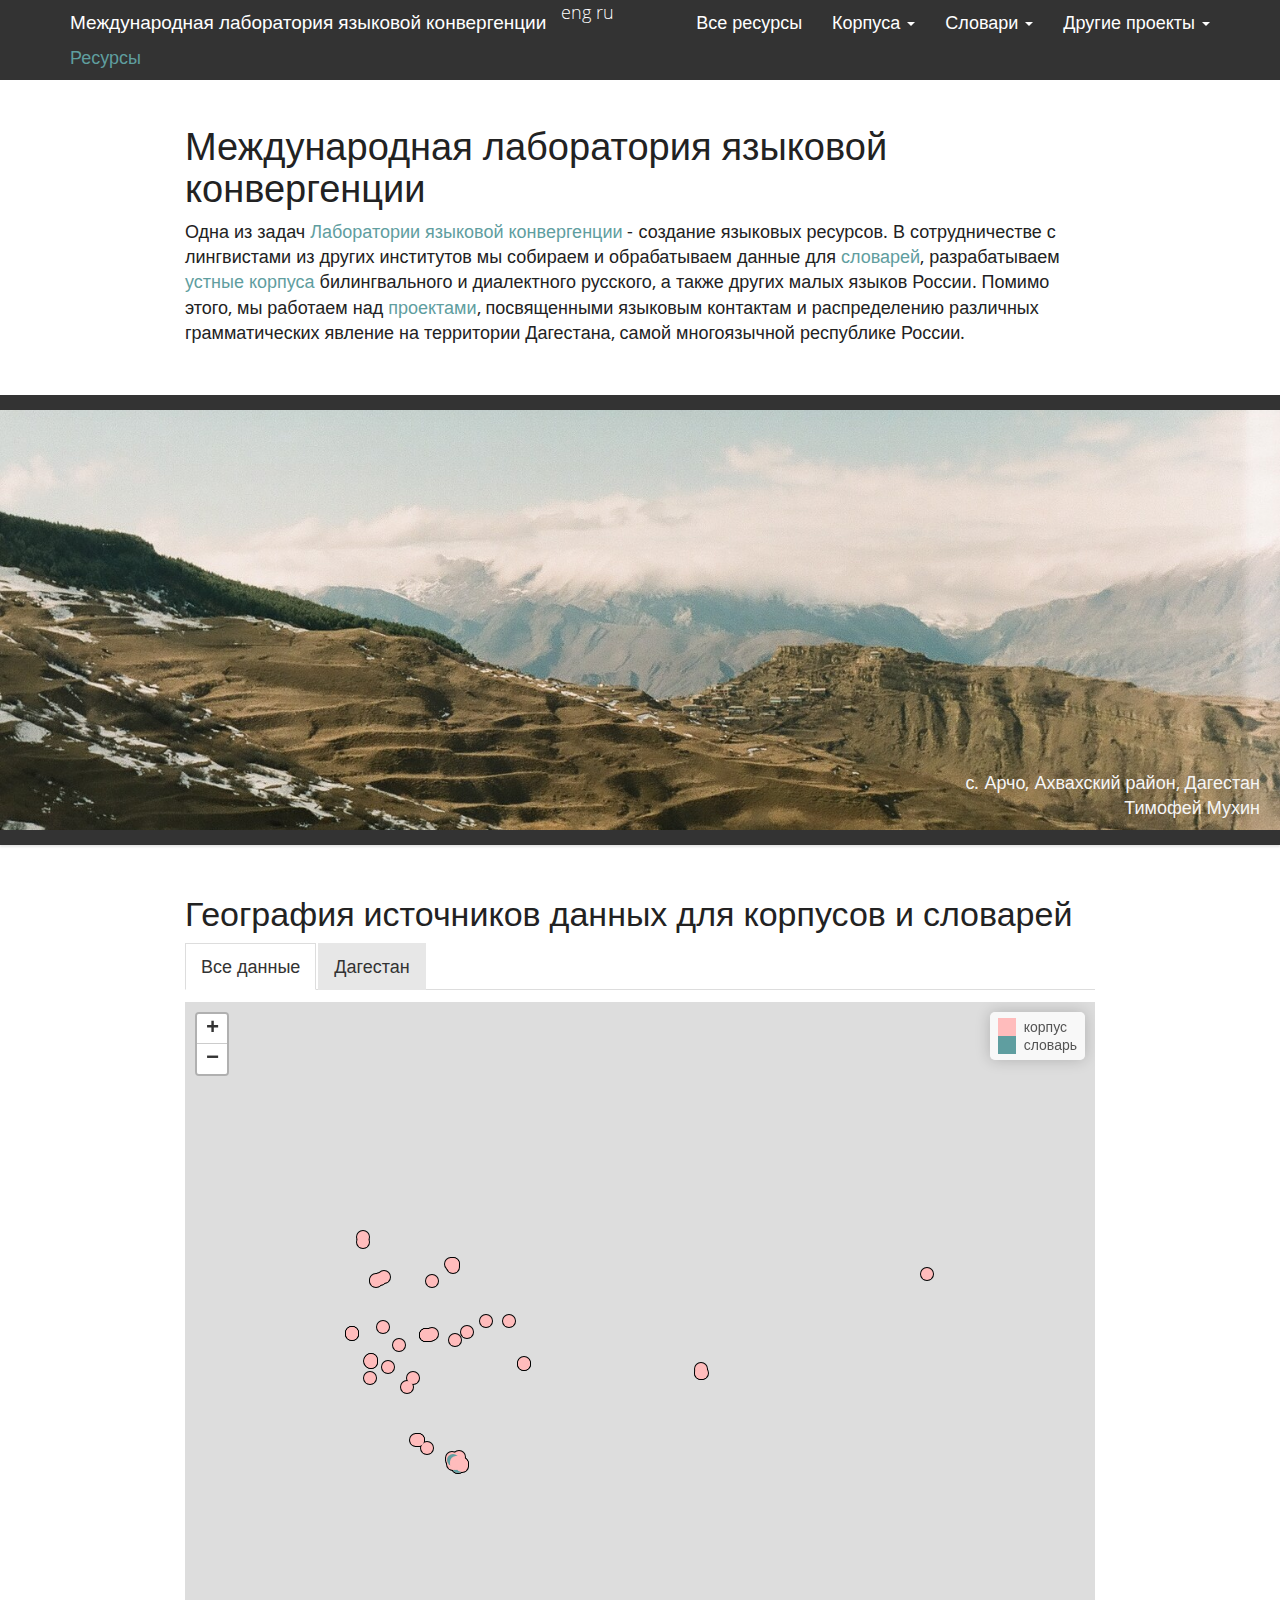
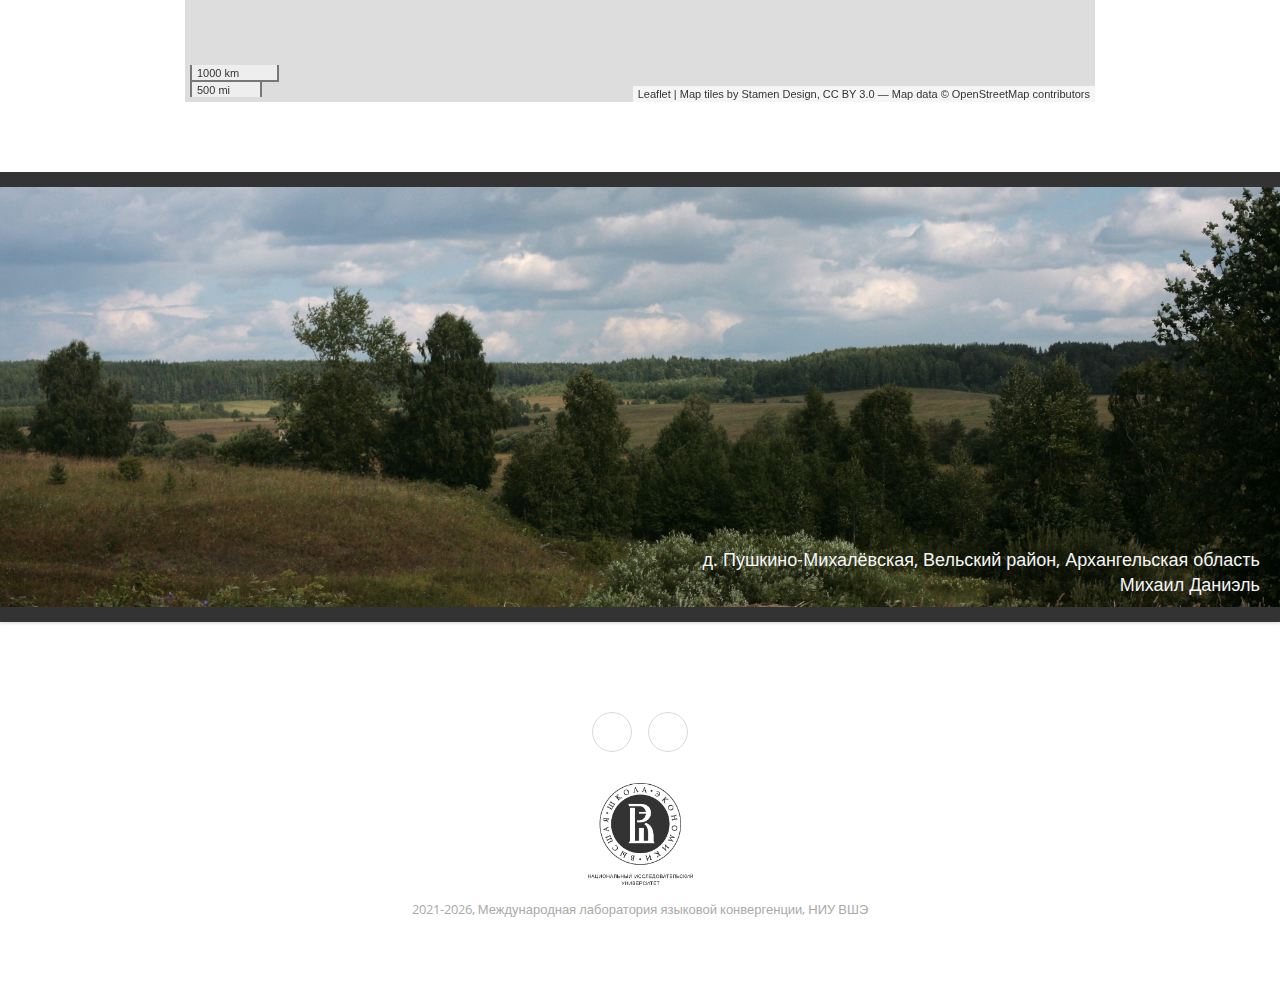
==== commit 1cb0cd96: "Pinega Vyya  link" ====
--- a/index_ru.html
+++ b/index_ru.html
@@ -326,6 +326,9 @@
           <a href="http://lingconlab.ru/SpiridonovaBuda/">Говор с. Спиридонова Буда</a>
         </li>
         <li>
+          <a href="http://lingconlab.ru/vaduga/">Говор верхней Пинеги и Выи</a>
+        </li>
+        <li>
           <a href="http://www.parasolcorpus.org/Pushkino/login.php">Устьянские говоры</a>
         </li>
         <li>
@@ -352,10 +355,10 @@
           <a href="http://lingconlab.ru/karelrus/">Карельский русский</a>
         </li>
         <li>
+          <a href="http://lingconlab.ru/romarus">Цыганский русский</a>
+        </li>
+        <li>
           <a href="http://lingconlab.ru/cs_yakut/">Якутский русский</a>
-        </li>
-        <li>
-          <a href="http://lingconlab.ru/romarus">Цыганский русский</a>
         </li>
       </ul>
     </li>
@@ -448,7 +451,7 @@
 <div id="все-данные" class="section level2">
 <h2>Все данные</h2>
 <div id="htmlwidget-244aaddf2639520a3f5a" style="width:672px;height:480px;" class="leaflet html-widget"></div>
-<script type="application/json" data-for="htmlwidget-244aaddf2639520a3f5a">{"x":{"options":{"crs":{"crsClass":"L.CRS.EPSG3857","code":null,"proj4def":null,"projectedBounds":null,"options":{}},"zoomControl":true},"calls":[{"method":"addTiles","args":["Stamen.TonerLite",null,null,{"minZoom":0,"maxZoom":18,"tileSize":256,"subdomains":"abc","errorTileUrl":"","tms":false,"noWrap":false,"zoomOffset":0,"zoomReverse":false,"opacity":1,"zIndex":1,"detectRetina":false}]},{"method":"addProviderTiles","args":["Stamen.TonerLite",null,"Stamen.TonerLite",{"errorTileUrl":"","noWrap":false,"detectRetina":false}]},{"method":"addCircleMarkers","args":[[42.0667737913141,53.7377439427896,53.7275816330036,56.8175303936337,42.2787295960885,56.7941037490238,52.8118438478156,61.5840497029774,42.3670929471883,64.9636709620851,56.8132000251311,42.0239116208365,42.0244859122351,42.6354041927863,42.0207413383442,54.0310020318232,53.9973651792486,42.7326849271676,44.0461459817847,41.997634849241,45.047325634291,56.8121788258182,53.2158857420998,42.0700434215536,52.8455082905714,41.6166,41.6186,61.5288706079825,64.6256050950421,52.2971451922232,42.1731202031857,56.1580010871652,54.1255736470444,42.9783630890781,42.2528,42.2568,61.5011111551685,53.4392727240609,42.0752038246737,61.8854386188771,61.6998197462665,56.7716087858632,45.0640202992501,53.8246221431156,42.7814853152129,51.2501341810638,53.9797741389512,52.2960319548886,54.1331336744997,42.5610279346735,42.57056,42.57076,45.0536665194073,45.0768895052302,41.7516115516436,42.3434066080818,52.8139410490598,42.1525537527337,42.3497829967926,42.090877134908,58.0176303487814,42.2462440441286,62.0997772673689,42.205218594637,56.6316223876856,56.660748648431,56.6491470625369,56.6518927034026,56.6619268630899,56.6893558763497,56.7219958391981,56.6951005203014,58.0019777562738,57.4027634139348,55.7244642662795,56.9578188052796],[46.8686891234647,58.8417521398863,58.8426018649561,28.6875859088631,47.2311766742319,28.6841240628176,89.9874281348034,32.8425986617033,47.2450750893441,30.5597267894316,28.6823936395506,48.062863063121,47.9654743412296,47.2237373834487,48.0088832632428,31.898147668221,32.0073663363946,46.3217620718405,41.7812629017135,47.5843546506572,40.1804089995317,28.6973234956895,90.0474287407635,46.8612518446103,90.1071715824232,47.2647,47.2667,32.8290234921356,30.599377753857,39.3490966512283,47.7944906228771,46.7607042341594,32.0021865845453,47.4828249266475,47.0472,47.0512,42.656956040085,34.9267088496418,46.4117938699763,34.3590797360788,33.6219219200116,28.6706934313375,40.1760035538134,58.8864748097082,46.3174227964206,38.3774542925194,31.9937206687928,31.7879477629945,32.0140353069345,46.3016299250685,46.37278,46.37298,39.9459325397445,40.1862685927333,47.9289477688109,47.3297527348424,90.0421183092167,47.669665630058,47.3027470388149,46.917931536218,52.1504272351055,47.0005311482544,129.728479425133,47.8278686163628,42.2347652062606,42.4244838814762,41.8360782417641,41.7038957847617,41.7358457860172,41.6998952997355,42.6316559592833,41.6388958616272,56.2322823258891,34.1325446188435,36.8359550846001,48.7802817871615],6.6,null,["","","","","","","","","","","","","","","","","","","","","","","","","","","","","","","","","","","","","","","","","","","","","","","","","","","","","","","","","","","","","","","","","","","","","","","","","","","",""],{"interactive":true,"className":"","stroke":false,"color":"black","weight":5,"opacity":0.5,"fill":true,"fillColor":"black","fillOpacity":1},null,null,["<a href='https://glottolog.org/resource/languoid/id/russ1263' target='_blank'>Russian<\/a><br><b>Топоним:<\/b> Арчиб <br> <b>Проект:<\/b> <a target=\"_blank\" href=\" http://parasolcorpus.org/dagrus/ \"> Корпус дагестанского русского","<a href='https://glottolog.org/resource/languoid/id/russ1263' target='_blank'>Russian<\/a><br><b>Топоним:<\/b> Баимово <br> <b>Проект:<\/b> <a target=\"_blank\" href=\" http://lingconlab.ru/BashkirRus/ \"> Корпус русской речи Башкирии","<a href='https://glottolog.org/resource/languoid/id/bash1264' target='_blank'>Bashkir<\/a><br><b>Топоним:<\/b> Баимово <br> <b>Проект:<\/b> <a target=\"_blank\" href=\" http://lingconlab.ru/spoken_bashkir/ \"> Устный корпус башкирского языка","<a href='https://glottolog.org/resource/languoid/id/russ1263' target='_blank'>Russian<\/a><br><b>Топоним:<\/b> Балаши <br> <b>Проект:<\/b> <a target=\"_blank\" href=\" http://lingconlab.ru/opochka \"> Корпус опочецких говоров","<a href='https://glottolog.org/resource/languoid/id/russ1263' target='_blank'>Russian<\/a><br><b>Топоним:<\/b> Балхар <br> <b>Проект:<\/b> <a target=\"_blank\" href=\" http://parasolcorpus.org/dagrus/ \"> Корпус дагестанского русского","<a href='https://glottolog.org/resource/languoid/id/russ1263' target='_blank'>Russian<\/a><br><b>Топоним:<\/b> Барабаны <br> <b>Проект:<\/b> <a target=\"_blank\" href=\" http://lingconlab.ru/opochka \"> Корпус опочецких говоров","<a href='https://glottolog.org/resource/languoid/id/khak1248' target='_blank'>Khakas<\/a><br><b>Топоним:<\/b> Бутрахты <br> <b>Проект:<\/b> <a target=\"_blank\" href=\" http://lingconlab.ru/spoken_khakas/ \"> Устный корпус диалектов хакасского языка","<a href='https://glottolog.org/resource/languoid/id/russ1263' target='_blank'>Russian<\/a><br><b>Топоним:<\/b> Ведлозеро <br> <b>Проект:<\/b> <a target=\"_blank\" href=\" http://lingconlab.ru/karelrus/ \"> Корпус русской речи Карелии","<a href='https://glottolog.org/resource/languoid/id/russ1263' target='_blank'>Russian<\/a><br><b>Топоним:<\/b> Верхние Убеки <br> <b>Проект:<\/b> <a target=\"_blank\" href=\" http://parasolcorpus.org/dagrus/ \"> Корпус дагестанского русского","<a href='https://glottolog.org/resource/languoid/id/russ1263' target='_blank'>Russian<\/a><br><b>Топоним:<\/b> Вокнаволок <br> <b>Проект:<\/b> <a target=\"_blank\" href=\" http://lingconlab.ru/karelrus/ \"> Корпус русской речи Карелии","<a href='https://glottolog.org/resource/languoid/id/russ1263' target='_blank'>Russian<\/a><br><b>Топоним:<\/b> Глазаново <br> <b>Проект:<\/b> <a target=\"_blank\" href=\" http://lingconlab.ru/opochka \"> Корпус опочецких говоров","<a href='https://glottolog.org/resource/languoid/id/russ1263' target='_blank'>Russian<\/a><br><b>Топоним:<\/b> Дарваг <br> <b>Проект:<\/b> <a target=\"_blank\" href=\" http://parasolcorpus.org/dagrus/ \"> Корпус дагестанского русского","<a href='https://glottolog.org/resource/languoid/id/russ1263' target='_blank'>Russian<\/a><br><b>Топоним:<\/b> Дубек <br> <b>Проект:<\/b> <a target=\"_blank\" href=\" http://parasolcorpus.org/dagrus/ \"> Корпус дагестанского русского","<a href='https://glottolog.org/resource/languoid/id/russ1263' target='_blank'>Russian<\/a><br><b>Топоним:<\/b> Дуранги <br> <b>Проект:<\/b> <a target=\"_blank\" href=\" http://parasolcorpus.org/dagrus/ \"> Корпус дагестанского русского","<a href='https://glottolog.org/resource/languoid/id/russ1263' target='_blank'>Russian<\/a><br><b>Топоним:<\/b> Ерси <br> <b>Проект:<\/b> <a target=\"_blank\" href=\" http://parasolcorpus.org/dagrus/ \"> Корпус дагестанского русского","<a href='https://glottolog.org/resource/languoid/id/russ1263' target='_blank'>Russian<\/a><br><b>Топоним:<\/b> Жанвиль <br> <b>Проект:<\/b> <a target=\"_blank\" href=\" http://lingconlab.ru/khislavichi/ \"> Корпус говора Хиславичского района","<a href='https://glottolog.org/resource/languoid/id/russ1263' target='_blank'>Russian<\/a><br><b>Топоним:<\/b> Жигалки <br> <b>Проект:<\/b> <a target=\"_blank\" href=\" http://lingconlab.ru/khislavichi/ \"> Корпус говора Хиславичского района","<a href='https://glottolog.org/resource/languoid/id/russ1263' target='_blank'>Russian<\/a><br><b>Топоним:<\/b> Зило <br> <b>Проект:<\/b> <a target=\"_blank\" href=\" http://parasolcorpus.org/dagrus/ \"> Корпус дагестанского русского","<a href='https://glottolog.org/resource/languoid/id/abaz1241' target='_blank'>Abaza<\/a><br><b>Топоним:<\/b> Инжич-Чукун <br> <b>Проект:<\/b> <a target=\"_blank\" href=\" http://lingconlab.ru/spoken_abaza/ \"> Устный корпус абазинского языка","<a href='https://glottolog.org/resource/languoid/id/russ1263' target='_blank'>Russian<\/a><br><b>Топоним:<\/b> Ицари <br> <b>Проект:<\/b> <a target=\"_blank\" href=\" http://parasolcorpus.org/dagrus/ \"> Корпус дагестанского русского","<a href='https://glottolog.org/resource/languoid/id/adyg1241' target='_blank'>Adyghe<\/a><br><b>Топоним:<\/b> Кабехабль <br> <b>Проект:<\/b> <a target=\"_blank\" href=\" http://lingconlab.ru/spoken_adyghe/ \"> Устный корпус адыгейского языка","<a href='https://glottolog.org/resource/languoid/id/russ1263' target='_blank'>Russian<\/a><br><b>Топоним:<\/b> Кадниково <br> <b>Проект:<\/b> <a target=\"_blank\" href=\" http://lingconlab.ru/opochka \"> Корпус опочецких говоров","<a href='https://glottolog.org/resource/languoid/id/khak1248' target='_blank'>Khakas<\/a><br><b>Топоним:<\/b> Казановка <br> <b>Проект:<\/b> <a target=\"_blank\" href=\" http://lingconlab.ru/spoken_khakas/ \"> Устный корпус диалектов хакасского языка","<a href='https://glottolog.org/resource/languoid/id/russ1263' target='_blank'>Russian<\/a><br><b>Топоним:<\/b> Калиб <br> <b>Проект:<\/b> <a target=\"_blank\" href=\" http://parasolcorpus.org/dagrus/ \"> Корпус дагестанского русского","<a href='https://glottolog.org/resource/languoid/id/khak1248' target='_blank'>Khakas<\/a><br><b>Топоним:<\/b> Карагай <br> <b>Проект:<\/b> <a target=\"_blank\" href=\" http://lingconlab.ru/spoken_khakas/ \"> Устный корпус диалектов хакасского языка","<a href='https://glottolog.org/resource/languoid/id/russ1263' target='_blank'>Russian<\/a><br><b>Топоним:<\/b> Кина <br> <b>Проект:<\/b> <a target=\"_blank\" href=\" http://parasolcorpus.org/dagrus/ \"> Корпус дагестанского русского","<a href='https://glottolog.org/resource/languoid/id/rutu1240' target='_blank'>Rutul<\/a><br><b>Топоним:<\/b> Кина <br> <b>Проект:<\/b> <a target=\"_blank\" href=\" https://linghub.ru/rutuldict/ \"> Словарь рутульского языка","<a href='https://glottolog.org/resource/languoid/id/russ1263' target='_blank'>Russian<\/a><br><b>Топоним:<\/b> Кинерма <br> <b>Проект:<\/b> <a target=\"_blank\" href=\" http://lingconlab.ru/karelrus/ \"> Корпус русской речи Карелии","<a href='https://glottolog.org/resource/languoid/id/russ1263' target='_blank'>Russian<\/a><br><b>Топоним:<\/b> Костомукша <br> <b>Проект:<\/b> <a target=\"_blank\" href=\" http://lingconlab.ru/karelrus/ \"> Корпус русской речи Карелии","<a href='https://glottolog.org/resource/languoid/id/russ1263' target='_blank'>Russian<\/a><br><b>Топоним:<\/b> Малинино <br> <b>Проект:<\/b> <a target=\"_blank\" href=\" http://lingconlab.ru/malinino/ \"> Корпус говора села Малинино","<a href='https://glottolog.org/resource/languoid/id/russ1263' target='_blank'>Russian<\/a><br><b>Топоним:<\/b> Маллакент <br> <b>Проект:<\/b> <a target=\"_blank\" href=\" http://parasolcorpus.org/dagrus/ \"> Корпус дагестанского русского","<a href='https://glottolog.org/resource/languoid/id/russ1263' target='_blank'>Russian<\/a><br><b>Топоним:<\/b> Малое Карачкино <br> <b>Проект:<\/b> <a target=\"_blank\" href=\" http://lingconlab.ru/ChuvashRus/ \"> Корпус русской речи Чувашии","<a href='https://glottolog.org/resource/languoid/id/russ1263' target='_blank'>Russian<\/a><br><b>Топоним:<\/b> Малые Хутора <br> <b>Проект:<\/b> <a target=\"_blank\" href=\" http://lingconlab.ru/khislavichi/ \"> Корпус говора Хиславичского района","<a href='https://glottolog.org/resource/languoid/id/russ1263' target='_blank'>Russian<\/a><br><b>Топоним:<\/b> Махачкала <br> <b>Проект:<\/b> <a target=\"_blank\" href=\" http://parasolcorpus.org/dagrus/ \"> Корпус дагестанского русского","<a href='https://glottolog.org/resource/languoid/id/russ1263' target='_blank'>Russian<\/a><br><b>Топоним:<\/b> Мегеб <br> <b>Проект:<\/b> <a target=\"_blank\" href=\" http://parasolcorpus.org/dagrus/ \"> Корпус дагестанского русского","<a href='https://glottolog.org/resource/languoid/id/mege1234' target='_blank'>Megeb<\/a><br><b>Топоним:<\/b> Мегеб <br> <b>Проект:<\/b> <a target=\"_blank\" href=\" http://lingconlab.ru/MehwebDict/ \"> Словарь мегебского языка","<a href='https://glottolog.org/resource/languoid/id/russ1263' target='_blank'>Russian<\/a><br><b>Топоним:<\/b> Михалёвская <br> <b>Проект:<\/b> <a target=\"_blank\" href=\" http://www.parasolcorpus.org/Pushkino/login.php \"> Корпус устьянских говоров","<a href='https://glottolog.org/resource/languoid/id/russ1263' target='_blank'>Russian<\/a><br><b>Топоним:<\/b> Нехочи <br> <b>Проект:<\/b> <a target=\"_blank\" href=\" http://lingconlab.ru/nekhochi/ \"> Корпус говора деревни Нехочи","<a href='https://glottolog.org/resource/languoid/id/russ1263' target='_blank'>Russian<\/a><br><b>Топоним:<\/b> Никар <br> <b>Проект:<\/b> <a target=\"_blank\" href=\" http://parasolcorpus.org/dagrus/ \"> Корпус дагестанского русского","<a href='https://glottolog.org/resource/languoid/id/russ1263' target='_blank'>Russian<\/a><br><b>Топоним:<\/b> Петрозаводск <br> <b>Проект:<\/b> <a target=\"_blank\" href=\" http://lingconlab.ru/karelrus/ \"> Корпус русской речи Карелии","<a href='https://glottolog.org/resource/languoid/id/russ1263' target='_blank'>Russian<\/a><br><b>Топоним:<\/b> Пряжа <br> <b>Проект:<\/b> <a target=\"_blank\" href=\" http://lingconlab.ru/karelrus/ \"> Корпус русской речи Карелии","<a href='https://glottolog.org/resource/languoid/id/russ1263' target='_blank'>Russian<\/a><br><b>Топоним:<\/b> Пуршево <br> <b>Проект:<\/b> <a target=\"_blank\" href=\" http://lingconlab.ru/opochka \"> Корпус опочецких говоров","<a href='https://glottolog.org/resource/languoid/id/adyg1241' target='_blank'>Adyghe<\/a><br><b>Топоним:<\/b> Пшичо <br> <b>Проект:<\/b> <a target=\"_blank\" href=\" http://lingconlab.ru/spoken_adyghe/ \"> Устный корпус адыгейского языка","<a href='https://glottolog.org/resource/languoid/id/bash1264' target='_blank'>Bashkir<\/a><br><b>Топоним:<\/b> Рахметово <br> <b>Проект:<\/b> <a target=\"_blank\" href=\" http://lingconlab.ru/spoken_bashkir/ \"> Устный корпус башкирского языка","<a href='https://glottolog.org/resource/languoid/id/russ1263' target='_blank'>Russian<\/a><br><b>Топоним:<\/b> Риквани <br> <b>Проект:<\/b> <a target=\"_blank\" href=\" http://parasolcorpus.org/dagrus/ \"> Корпус дагестанского русского","<a href='https://glottolog.org/resource/languoid/id/russ1263' target='_blank'>Russian<\/a><br><b>Топоним:<\/b> Роговатое <br> <b>Проект:<\/b> <a target=\"_blank\" href=\" http://lingconlab.ru/rogovatka/ \"> Корпус говора села Роговатка","<a href='https://glottolog.org/resource/languoid/id/russ1263' target='_blank'>Russian<\/a><br><b>Топоним:<\/b> Соино <br> <b>Проект:<\/b> <a target=\"_blank\" href=\" http://lingconlab.ru/khislavichi/ \"> Корпус говора Хиславичского района","<a href='https://glottolog.org/resource/languoid/id/russ1263' target='_blank'>Russian<\/a><br><b>Топоним:<\/b> Спиридонова Буда <br> <b>Проект:<\/b> <a target=\"_blank\" href=\" http://lingconlab.ru/SpiridonovaBuda/ \"> Корпус говора села Спиридонова Буда","<a href='https://glottolog.org/resource/languoid/id/russ1263' target='_blank'>Russian<\/a><br><b>Топоним:<\/b> Стайки <br> <b>Проект:<\/b> <a target=\"_blank\" href=\" http://lingconlab.ru/khislavichi/ \"> Корпус говора Хиславичского района","<a href='https://glottolog.org/resource/languoid/id/russ1263' target='_blank'>Russian<\/a><br><b>Топоним:<\/b> Тлибишо <br> <b>Проект:<\/b> <a target=\"_blank\" href=\" http://parasolcorpus.org/dagrus/ \"> Корпус дагестанского русского","<a href='https://glottolog.org/resource/languoid/id/russ1263' target='_blank'>Russian<\/a><br><b>Топоним:<\/b> Тукита <br> <b>Проект:<\/b> <a target=\"_blank\" href=\" http://parasolcorpus.org/dagrus/ \"> Корпус дагестанского русского","<a href='https://glottolog.org/resource/languoid/id/kara1474' target='_blank'>Karata<\/a><br><b>Топоним:<\/b> Тукита <br> <b>Проект:<\/b> <a target=\"_blank\" href=\" http://lingconlab.ru/TukitaDict/ \"> Словарь тукитинского языка","<a href='https://glottolog.org/resource/languoid/id/kaba1278' target='_blank'>Kabardian<\/a><br><b>Топоним:<\/b> Уляп <br> <b>Проект:<\/b> <a target=\"_blank\" href=\" http://lingconlab.ru/spoken_besleney/ \"> Устный корпус бесленеевского диалекта кабардино-черкесского языка","<a href='https://glottolog.org/resource/languoid/id/adyg1241' target='_blank'>Adyghe<\/a><br><b>Топоним:<\/b> Хатажукай <br> <b>Проект:<\/b> <a target=\"_blank\" href=\" http://lingconlab.ru/spoken_adyghe/ \"> Устный корпус адыгейского языка","<a href='https://glottolog.org/resource/languoid/id/russ1263' target='_blank'>Russian<\/a><br><b>Топоним:<\/b> Хив <br> <b>Проект:<\/b> <a target=\"_blank\" href=\" http://parasolcorpus.org/dagrus/ \"> Корпус дагестанского русского","<a href='https://glottolog.org/resource/languoid/id/russ1263' target='_blank'>Russian<\/a><br><b>Топоним:<\/b> Цухта <br> <b>Проект:<\/b> <a target=\"_blank\" href=\" http://parasolcorpus.org/dagrus/ \"> Корпус дагестанского русского","<a href='https://glottolog.org/resource/languoid/id/khak1248' target='_blank'>Khakas<\/a><br><b>Топоним:<\/b> Чиланы <br> <b>Проект:<\/b> <a target=\"_blank\" href=\" http://lingconlab.ru/spoken_khakas/ \"> Устный корпус диалектов хакасского языка","<a href='https://glottolog.org/resource/languoid/id/russ1263' target='_blank'>Russian<\/a><br><b>Топоним:<\/b> Чишили <br> <b>Проект:<\/b> <a target=\"_blank\" href=\" http://parasolcorpus.org/dagrus/ \"> Корпус дагестанского русского","<a href='https://glottolog.org/resource/languoid/id/russ1263' target='_blank'>Russian<\/a><br><b>Топоним:<\/b> Чуни <br> <b>Проект:<\/b> <a target=\"_blank\" href=\" http://parasolcorpus.org/dagrus/ \"> Корпус дагестанского русского","<a href='https://glottolog.org/resource/languoid/id/russ1263' target='_blank'>Russian<\/a><br><b>Топоним:<\/b> Шалиб <br> <b>Проект:<\/b> <a target=\"_blank\" href=\" http://parasolcorpus.org/dagrus/ \"> Корпус дагестанского русского","<a href='https://glottolog.org/resource/languoid/id/russ1263' target='_blank'>Russian<\/a><br><b>Топоним:<\/b> Шамардан <br> <b>Проект:<\/b> <a target=\"_blank\" href=\" http://lingconlab.ru/BesermanRus/ \"> Корпус русской речи бесермян","<a href='https://glottolog.org/resource/languoid/id/russ1263' target='_blank'>Russian<\/a><br><b>Топоним:<\/b> Шангода <br> <b>Проект:<\/b> <a target=\"_blank\" href=\" http://parasolcorpus.org/dagrus/ \"> Корпус дагестанского русского","<a href='https://glottolog.org/resource/languoid/id/russ1263' target='_blank'>Russian<\/a><br><b>Топоним:<\/b> Якутск <br> <b>Проект:<\/b> <a target=\"_blank\" href=\" http://lingconlab.ru/cs_yakut/ \"> Якутско-русский корпус переключения кода","<a href='https://glottolog.org/resource/languoid/id/russ1263' target='_blank'>Russian<\/a><br><b>Топоним:<\/b> Янгикент <br> <b>Проект:<\/b> <a target=\"_blank\" href=\" http://parasolcorpus.org/dagrus/ \"> Корпус дагестанского русского","<a href='https://glottolog.org/resource/languoid/id/russ1263' target='_blank'>Russian<\/a><br><b>Топоним:<\/b> Мугреево-Никольское <br> <b>Проект:<\/b> <a target=\"_blank\" href=\" http://lingconlab.ru/lukhteza/ \"> Корпус говоров низовья рек Лух и Теза","<a href='https://glottolog.org/resource/languoid/id/russ1263' target='_blank'>Russian<\/a><br><b>Топоним:<\/b> Нижний Ландех <br> <b>Проект:<\/b> <a target=\"_blank\" href=\" http://lingconlab.ru/lukhteza/ \"> Корпус говоров низовья рек Лух и Теза","<a href='https://glottolog.org/resource/languoid/id/russ1263' target='_blank'>Russian<\/a><br><b>Топоним:<\/b> Преображенское <br> <b>Проект:<\/b> <a target=\"_blank\" href=\" http://lingconlab.ru/lukhteza/ \"> Корпус говоров низовья рек Лух и Теза","<a href='https://glottolog.org/resource/languoid/id/russ1263' target='_blank'>Russian<\/a><br><b>Топоним:<\/b> Хотимль <br> <b>Проект:<\/b> <a target=\"_blank\" href=\" http://lingconlab.ru/lukhteza/ \"> Корпус говоров низовья рек Лух и Теза","<a href='https://glottolog.org/resource/languoid/id/russ1263' target='_blank'>Russian<\/a><br><b>Топоним:<\/b> Домнино <br> <b>Проект:<\/b> <a target=\"_blank\" href=\" http://lingconlab.ru/lukhteza/ \"> Корпус говоров низовья рек Лух и Теза","<a href='https://glottolog.org/resource/languoid/id/russ1263' target='_blank'>Russian<\/a><br><b>Топоним:<\/b> Ряполово <br> <b>Проект:<\/b> <a target=\"_blank\" href=\" http://lingconlab.ru/lukhteza/ \"> Корпус говоров низовья рек Лух и Теза","<a href='https://glottolog.org/resource/languoid/id/russ1263' target='_blank'>Russian<\/a><br><b>Топоним:<\/b> Погорелка <br> <b>Проект:<\/b> <a target=\"_blank\" href=\" http://lingconlab.ru/lukhteza/ \"> Корпус говоров низовья рек Лух и Теза","<a href='https://glottolog.org/resource/languoid/id/russ1263' target='_blank'>Russian<\/a><br><b>Топоним:<\/b> Волокобино <br> <b>Проект:<\/b> <a target=\"_blank\" href=\" http://lingconlab.ru/lukhteza/ \"> Корпус говоров низовья рек Лух и Теза","<a href='https://glottolog.org/resource/languoid/id/russ1263' target='_blank'>Russian<\/a><br><b>Топоним:<\/b> Пермь <br> <b>Проект:<\/b> <a target=\"_blank\" href=\" http://lingconlab.ru/romarus \"> Корпус цыганского русского","<a href='https://glottolog.org/resource/languoid/id/russ1263' target='_blank'>Russian<\/a><br><b>Топоним:<\/b> Лужниково <br> <b>Проект:<\/b> <a target=\"_blank\" href=\" http://lingconlab.ru/luzhnikovo \"> Лужниковский корпус","<a href='https://glottolog.org/resource/languoid/id/russ1263' target='_blank'>Russian<\/a><br><b>Топоним:<\/b> Звенигород <br> <b>Проект:<\/b> <a target=\"_blank\" href=\" http://lingconlab.ru/zvenigorod/ \"> Корпус говора города Звенигород","NA<br><b>Топоним:<\/b> Старый Торъял <br> <b>Проект:<\/b> <a target=\"_blank\" href=\" http://lingconlab.ru/spoken_meadow_mari/ \"> Устный корпус лугового марийского языка"],null,null,{"interactive":false,"permanent":false,"direction":"auto","opacity":1,"offset":[0,0],"textsize":"10px","textOnly":false,"className":"","sticky":true},null]},{"method":"addCircleMarkers","args":[[42.0667737913141,53.7377439427896,53.7275816330036,56.8175303936337,42.2787295960885,56.7941037490238,52.8118438478156,61.5840497029774,42.3670929471883,64.9636709620851,56.8132000251311,42.0239116208365,42.0244859122351,42.6354041927863,42.0207413383442,54.0310020318232,53.9973651792486,42.7326849271676,44.0461459817847,41.997634849241,45.047325634291,56.8121788258182,53.2158857420998,42.0700434215536,52.8455082905714,41.6166,41.6186,61.5288706079825,64.6256050950421,52.2971451922232,42.1731202031857,56.1580010871652,54.1255736470444,42.9783630890781,42.2528,42.2568,61.5011111551685,53.4392727240609,42.0752038246737,61.8854386188771,61.6998197462665,56.7716087858632,45.0640202992501,53.8246221431156,42.7814853152129,51.2501341810638,53.9797741389512,52.2960319548886,54.1331336744997,42.5610279346735,42.57056,42.57076,45.0536665194073,45.0768895052302,41.7516115516436,42.3434066080818,52.8139410490598,42.1525537527337,42.3497829967926,42.090877134908,58.0176303487814,42.2462440441286,62.0997772673689,42.205218594637,56.6316223876856,56.660748648431,56.6491470625369,56.6518927034026,56.6619268630899,56.6893558763497,56.7219958391981,56.6951005203014,58.0019777562738,57.4027634139348,55.7244642662795,56.9578188052796],[46.8686891234647,58.8417521398863,58.8426018649561,28.6875859088631,47.2311766742319,28.6841240628176,89.9874281348034,32.8425986617033,47.2450750893441,30.5597267894316,28.6823936395506,48.062863063121,47.9654743412296,47.2237373834487,48.0088832632428,31.898147668221,32.0073663363946,46.3217620718405,41.7812629017135,47.5843546506572,40.1804089995317,28.6973234956895,90.0474287407635,46.8612518446103,90.1071715824232,47.2647,47.2667,32.8290234921356,30.599377753857,39.3490966512283,47.7944906228771,46.7607042341594,32.0021865845453,47.4828249266475,47.0472,47.0512,42.656956040085,34.9267088496418,46.4117938699763,34.3590797360788,33.6219219200116,28.6706934313375,40.1760035538134,58.8864748097082,46.3174227964206,38.3774542925194,31.9937206687928,31.7879477629945,32.0140353069345,46.3016299250685,46.37278,46.37298,39.9459325397445,40.1862685927333,47.9289477688109,47.3297527348424,90.0421183092167,47.669665630058,47.3027470388149,46.917931536218,52.1504272351055,47.0005311482544,129.728479425133,47.8278686163628,42.2347652062606,42.4244838814762,41.8360782417641,41.7038957847617,41.7358457860172,41.6998952997355,42.6316559592833,41.6388958616272,56.2322823258891,34.1325446188435,36.8359550846001,48.7802817871615],6,null,["","","","","","","","","","","","","","","","","","","","","","","","","","","","","","","","","","","","","","","","","","","","","","","","","","","","","","","","","","","","","","","","","","","","","","","","","","","",""],{"interactive":true,"className":"","stroke":false,"color":["#FFBCBC","#FFBCBC","#FFBCBC","#FFBCBC","#FFBCBC","#FFBCBC","#FFBCBC","#FFBCBC","#FFBCBC","#FFBCBC","#FFBCBC","#FFBCBC","#FFBCBC","#FFBCBC","#FFBCBC","#FFBCBC","#FFBCBC","#FFBCBC","#FFBCBC","#FFBCBC","#FFBCBC","#FFBCBC","#FFBCBC","#FFBCBC","#FFBCBC","#FFBCBC","#5F9EA0","#FFBCBC","#FFBCBC","#FFBCBC","#FFBCBC","#FFBCBC","#FFBCBC","#FFBCBC","#FFBCBC","#5F9EA0","#FFBCBC","#FFBCBC","#FFBCBC","#FFBCBC","#FFBCBC","#FFBCBC","#FFBCBC","#FFBCBC","#FFBCBC","#FFBCBC","#FFBCBC","#FFBCBC","#FFBCBC","#FFBCBC","#FFBCBC","#5F9EA0","#FFBCBC","#FFBCBC","#FFBCBC","#FFBCBC","#FFBCBC","#FFBCBC","#FFBCBC","#FFBCBC","#FFBCBC","#FFBCBC","#FFBCBC","#FFBCBC","#FFBCBC","#FFBCBC","#FFBCBC","#FFBCBC","#FFBCBC","#FFBCBC","#FFBCBC","#FFBCBC","#FFBCBC","#FFBCBC","#FFBCBC","#FFBCBC"],"weight":5,"opacity":0.5,"fill":true,"fillColor":["#FFBCBC","#FFBCBC","#FFBCBC","#FFBCBC","#FFBCBC","#FFBCBC","#FFBCBC","#FFBCBC","#FFBCBC","#FFBCBC","#FFBCBC","#FFBCBC","#FFBCBC","#FFBCBC","#FFBCBC","#FFBCBC","#FFBCBC","#FFBCBC","#FFBCBC","#FFBCBC","#FFBCBC","#FFBCBC","#FFBCBC","#FFBCBC","#FFBCBC","#FFBCBC","#5F9EA0","#FFBCBC","#FFBCBC","#FFBCBC","#FFBCBC","#FFBCBC","#FFBCBC","#FFBCBC","#FFBCBC","#5F9EA0","#FFBCBC","#FFBCBC","#FFBCBC","#FFBCBC","#FFBCBC","#FFBCBC","#FFBCBC","#FFBCBC","#FFBCBC","#FFBCBC","#FFBCBC","#FFBCBC","#FFBCBC","#FFBCBC","#FFBCBC","#5F9EA0","#FFBCBC","#FFBCBC","#FFBCBC","#FFBCBC","#FFBCBC","#FFBCBC","#FFBCBC","#FFBCBC","#FFBCBC","#FFBCBC","#FFBCBC","#FFBCBC","#FFBCBC","#FFBCBC","#FFBCBC","#FFBCBC","#FFBCBC","#FFBCBC","#FFBCBC","#FFBCBC","#FFBCBC","#FFBCBC","#FFBCBC","#FFBCBC"],"fillOpacity":1},null,null,["<a href='https://glottolog.org/resource/languoid/id/russ1263' target='_blank'>Russian<\/a><br><b>Топоним:<\/b> Арчиб <br> <b>Проект:<\/b> <a target=\"_blank\" href=\" http://parasolcorpus.org/dagrus/ \"> Корпус дагестанского русского","<a href='https://glottolog.org/resource/languoid/id/russ1263' target='_blank'>Russian<\/a><br><b>Топоним:<\/b> Баимово <br> <b>Проект:<\/b> <a target=\"_blank\" href=\" http://lingconlab.ru/BashkirRus/ \"> Корпус русской речи Башкирии","<a href='https://glottolog.org/resource/languoid/id/bash1264' target='_blank'>Bashkir<\/a><br><b>Топоним:<\/b> Баимово <br> <b>Проект:<\/b> <a target=\"_blank\" href=\" http://lingconlab.ru/spoken_bashkir/ \"> Устный корпус башкирского языка","<a href='https://glottolog.org/resource/languoid/id/russ1263' target='_blank'>Russian<\/a><br><b>Топоним:<\/b> Балаши <br> <b>Проект:<\/b> <a target=\"_blank\" href=\" http://lingconlab.ru/opochka \"> Корпус опочецких говоров","<a href='https://glottolog.org/resource/languoid/id/russ1263' target='_blank'>Russian<\/a><br><b>Топоним:<\/b> Балхар <br> <b>Проект:<\/b> <a target=\"_blank\" href=\" http://parasolcorpus.org/dagrus/ \"> Корпус дагестанского русского","<a href='https://glottolog.org/resource/languoid/id/russ1263' target='_blank'>Russian<\/a><br><b>Топоним:<\/b> Барабаны <br> <b>Проект:<\/b> <a target=\"_blank\" href=\" http://lingconlab.ru/opochka \"> Корпус опочецких говоров","<a href='https://glottolog.org/resource/languoid/id/khak1248' target='_blank'>Khakas<\/a><br><b>Топоним:<\/b> Бутрахты <br> <b>Проект:<\/b> <a target=\"_blank\" href=\" http://lingconlab.ru/spoken_khakas/ \"> Устный корпус диалектов хакасского языка","<a href='https://glottolog.org/resource/languoid/id/russ1263' target='_blank'>Russian<\/a><br><b>Топоним:<\/b> Ведлозеро <br> <b>Проект:<\/b> <a target=\"_blank\" href=\" http://lingconlab.ru/karelrus/ \"> Корпус русской речи Карелии","<a href='https://glottolog.org/resource/languoid/id/russ1263' target='_blank'>Russian<\/a><br><b>Топоним:<\/b> Верхние Убеки <br> <b>Проект:<\/b> <a target=\"_blank\" href=\" http://parasolcorpus.org/dagrus/ \"> Корпус дагестанского русского","<a href='https://glottolog.org/resource/languoid/id/russ1263' target='_blank'>Russian<\/a><br><b>Топоним:<\/b> Вокнаволок <br> <b>Проект:<\/b> <a target=\"_blank\" href=\" http://lingconlab.ru/karelrus/ \"> Корпус русской речи Карелии","<a href='https://glottolog.org/resource/languoid/id/russ1263' target='_blank'>Russian<\/a><br><b>Топоним:<\/b> Глазаново <br> <b>Проект:<\/b> <a target=\"_blank\" href=\" http://lingconlab.ru/opochka \"> Корпус опочецких говоров","<a href='https://glottolog.org/resource/languoid/id/russ1263' target='_blank'>Russian<\/a><br><b>Топоним:<\/b> Дарваг <br> <b>Проект:<\/b> <a target=\"_blank\" href=\" http://parasolcorpus.org/dagrus/ \"> Корпус дагестанского русского","<a href='https://glottolog.org/resource/languoid/id/russ1263' target='_blank'>Russian<\/a><br><b>Топоним:<\/b> Дубек <br> <b>Проект:<\/b> <a target=\"_blank\" href=\" http://parasolcorpus.org/dagrus/ \"> Корпус дагестанского русского","<a href='https://glottolog.org/resource/languoid/id/russ1263' target='_blank'>Russian<\/a><br><b>Топоним:<\/b> Дуранги <br> <b>Проект:<\/b> <a target=\"_blank\" href=\" http://parasolcorpus.org/dagrus/ \"> Корпус дагестанского русского","<a href='https://glottolog.org/resource/languoid/id/russ1263' target='_blank'>Russian<\/a><br><b>Топоним:<\/b> Ерси <br> <b>Проект:<\/b> <a target=\"_blank\" href=\" http://parasolcorpus.org/dagrus/ \"> Корпус дагестанского русского","<a href='https://glottolog.org/resource/languoid/id/russ1263' target='_blank'>Russian<\/a><br><b>Топоним:<\/b> Жанвиль <br> <b>Проект:<\/b> <a target=\"_blank\" href=\" http://lingconlab.ru/khislavichi/ \"> Корпус говора Хиславичского района","<a href='https://glottolog.org/resource/languoid/id/russ1263' target='_blank'>Russian<\/a><br><b>Топоним:<\/b> Жигалки <br> <b>Проект:<\/b> <a target=\"_blank\" href=\" http://lingconlab.ru/khislavichi/ \"> Корпус говора Хиславичского района","<a href='https://glottolog.org/resource/languoid/id/russ1263' target='_blank'>Russian<\/a><br><b>Топоним:<\/b> Зило <br> <b>Проект:<\/b> <a target=\"_blank\" href=\" http://parasolcorpus.org/dagrus/ \"> Корпус дагестанского русского","<a href='https://glottolog.org/resource/languoid/id/abaz1241' target='_blank'>Abaza<\/a><br><b>Топоним:<\/b> Инжич-Чукун <br> <b>Проект:<\/b> <a target=\"_blank\" href=\" http://lingconlab.ru/spoken_abaza/ \"> Устный корпус абазинского языка","<a href='https://glottolog.org/resource/languoid/id/russ1263' target='_blank'>Russian<\/a><br><b>Топоним:<\/b> Ицари <br> <b>Проект:<\/b> <a target=\"_blank\" href=\" http://parasolcorpus.org/dagrus/ \"> Корпус дагестанского русского","<a href='https://glottolog.org/resource/languoid/id/adyg1241' target='_blank'>Adyghe<\/a><br><b>Топоним:<\/b> Кабехабль <br> <b>Проект:<\/b> <a target=\"_blank\" href=\" http://lingconlab.ru/spoken_adyghe/ \"> Устный корпус адыгейского языка","<a href='https://glottolog.org/resource/languoid/id/russ1263' target='_blank'>Russian<\/a><br><b>Топоним:<\/b> Кадниково <br> <b>Проект:<\/b> <a target=\"_blank\" href=\" http://lingconlab.ru/opochka \"> Корпус опочецких говоров","<a href='https://glottolog.org/resource/languoid/id/khak1248' target='_blank'>Khakas<\/a><br><b>Топоним:<\/b> Казановка <br> <b>Проект:<\/b> <a target=\"_blank\" href=\" http://lingconlab.ru/spoken_khakas/ \"> Устный корпус диалектов хакасского языка","<a href='https://glottolog.org/resource/languoid/id/russ1263' target='_blank'>Russian<\/a><br><b>Топоним:<\/b> Калиб <br> <b>Проект:<\/b> <a target=\"_blank\" href=\" http://parasolcorpus.org/dagrus/ \"> Корпус дагестанского русского","<a href='https://glottolog.org/resource/languoid/id/khak1248' target='_blank'>Khakas<\/a><br><b>Топоним:<\/b> Карагай <br> <b>Проект:<\/b> <a target=\"_blank\" href=\" http://lingconlab.ru/spoken_khakas/ \"> Устный корпус диалектов хакасского языка","<a href='https://glottolog.org/resource/languoid/id/russ1263' target='_blank'>Russian<\/a><br><b>Топоним:<\/b> Кина <br> <b>Проект:<\/b> <a target=\"_blank\" href=\" http://parasolcorpus.org/dagrus/ \"> Корпус дагестанского русского","<a href='https://glottolog.org/resource/languoid/id/rutu1240' target='_blank'>Rutul<\/a><br><b>Топоним:<\/b> Кина <br> <b>Проект:<\/b> <a target=\"_blank\" href=\" https://linghub.ru/rutuldict/ \"> Словарь рутульского языка","<a href='https://glottolog.org/resource/languoid/id/russ1263' target='_blank'>Russian<\/a><br><b>Топоним:<\/b> Кинерма <br> <b>Проект:<\/b> <a target=\"_blank\" href=\" http://lingconlab.ru/karelrus/ \"> Корпус русской речи Карелии","<a href='https://glottolog.org/resource/languoid/id/russ1263' target='_blank'>Russian<\/a><br><b>Топоним:<\/b> Костомукша <br> <b>Проект:<\/b> <a target=\"_blank\" href=\" http://lingconlab.ru/karelrus/ \"> Корпус русской речи Карелии","<a href='https://glottolog.org/resource/languoid/id/russ1263' target='_blank'>Russian<\/a><br><b>Топоним:<\/b> Малинино <br> <b>Проект:<\/b> <a target=\"_blank\" href=\" http://lingconlab.ru/malinino/ \"> Корпус говора села Малинино","<a href='https://glottolog.org/resource/languoid/id/russ1263' target='_blank'>Russian<\/a><br><b>Топоним:<\/b> Маллакент <br> <b>Проект:<\/b> <a target=\"_blank\" href=\" http://parasolcorpus.org/dagrus/ \"> Корпус дагестанского русского","<a href='https://glottolog.org/resource/languoid/id/russ1263' target='_blank'>Russian<\/a><br><b>Топоним:<\/b> Малое Карачкино <br> <b>Проект:<\/b> <a target=\"_blank\" href=\" http://lingconlab.ru/ChuvashRus/ \"> Корпус русской речи Чувашии","<a href='https://glottolog.org/resource/languoid/id/russ1263' target='_blank'>Russian<\/a><br><b>Топоним:<\/b> Малые Хутора <br> <b>Проект:<\/b> <a target=\"_blank\" href=\" http://lingconlab.ru/khislavichi/ \"> Корпус говора Хиславичского района","<a href='https://glottolog.org/resource/languoid/id/russ1263' target='_blank'>Russian<\/a><br><b>Топоним:<\/b> Махачкала <br> <b>Проект:<\/b> <a target=\"_blank\" href=\" http://parasolcorpus.org/dagrus/ \"> Корпус дагестанского русского","<a href='https://glottolog.org/resource/languoid/id/russ1263' target='_blank'>Russian<\/a><br><b>Топоним:<\/b> Мегеб <br> <b>Проект:<\/b> <a target=\"_blank\" href=\" http://parasolcorpus.org/dagrus/ \"> Корпус дагестанского русского","<a href='https://glottolog.org/resource/languoid/id/mege1234' target='_blank'>Megeb<\/a><br><b>Топоним:<\/b> Мегеб <br> <b>Проект:<\/b> <a target=\"_blank\" href=\" http://lingconlab.ru/MehwebDict/ \"> Словарь мегебского языка","<a href='https://glottolog.org/resource/languoid/id/russ1263' target='_blank'>Russian<\/a><br><b>Топоним:<\/b> Михалёвская <br> <b>Проект:<\/b> <a target=\"_blank\" href=\" http://www.parasolcorpus.org/Pushkino/login.php \"> Корпус устьянских говоров","<a href='https://glottolog.org/resource/languoid/id/russ1263' target='_blank'>Russian<\/a><br><b>Топоним:<\/b> Нехочи <br> <b>Проект:<\/b> <a target=\"_blank\" href=\" http://lingconlab.ru/nekhochi/ \"> Корпус говора деревни Нехочи","<a href='https://glottolog.org/resource/languoid/id/russ1263' target='_blank'>Russian<\/a><br><b>Топоним:<\/b> Никар <br> <b>Проект:<\/b> <a target=\"_blank\" href=\" http://parasolcorpus.org/dagrus/ \"> Корпус дагестанского русского","<a href='https://glottolog.org/resource/languoid/id/russ1263' target='_blank'>Russian<\/a><br><b>Топоним:<\/b> Петрозаводск <br> <b>Проект:<\/b> <a target=\"_blank\" href=\" http://lingconlab.ru/karelrus/ \"> Корпус русской речи Карелии","<a href='https://glottolog.org/resource/languoid/id/russ1263' target='_blank'>Russian<\/a><br><b>Топоним:<\/b> Пряжа <br> <b>Проект:<\/b> <a target=\"_blank\" href=\" http://lingconlab.ru/karelrus/ \"> Корпус русской речи Карелии","<a href='https://glottolog.org/resource/languoid/id/russ1263' target='_blank'>Russian<\/a><br><b>Топоним:<\/b> Пуршево <br> <b>Проект:<\/b> <a target=\"_blank\" href=\" http://lingconlab.ru/opochka \"> Корпус опочецких говоров","<a href='https://glottolog.org/resource/languoid/id/adyg1241' target='_blank'>Adyghe<\/a><br><b>Топоним:<\/b> Пшичо <br> <b>Проект:<\/b> <a target=\"_blank\" href=\" http://lingconlab.ru/spoken_adyghe/ \"> Устный корпус адыгейского языка","<a href='https://glottolog.org/resource/languoid/id/bash1264' target='_blank'>Bashkir<\/a><br><b>Топоним:<\/b> Рахметово <br> <b>Проект:<\/b> <a target=\"_blank\" href=\" http://lingconlab.ru/spoken_bashkir/ \"> Устный корпус башкирского языка","<a href='https://glottolog.org/resource/languoid/id/russ1263' target='_blank'>Russian<\/a><br><b>Топоним:<\/b> Риквани <br> <b>Проект:<\/b> <a target=\"_blank\" href=\" http://parasolcorpus.org/dagrus/ \"> Корпус дагестанского русского","<a href='https://glottolog.org/resource/languoid/id/russ1263' target='_blank'>Russian<\/a><br><b>Топоним:<\/b> Роговатое <br> <b>Проект:<\/b> <a target=\"_blank\" href=\" http://lingconlab.ru/rogovatka/ \"> Корпус говора села Роговатка","<a href='https://glottolog.org/resource/languoid/id/russ1263' target='_blank'>Russian<\/a><br><b>Топоним:<\/b> Соино <br> <b>Проект:<\/b> <a target=\"_blank\" href=\" http://lingconlab.ru/khislavichi/ \"> Корпус говора Хиславичского района","<a href='https://glottolog.org/resource/languoid/id/russ1263' target='_blank'>Russian<\/a><br><b>Топоним:<\/b> Спиридонова Буда <br> <b>Проект:<\/b> <a target=\"_blank\" href=\" http://lingconlab.ru/SpiridonovaBuda/ \"> Корпус говора села Спиридонова Буда","<a href='https://glottolog.org/resource/languoid/id/russ1263' target='_blank'>Russian<\/a><br><b>Топоним:<\/b> Стайки <br> <b>Проект:<\/b> <a target=\"_blank\" href=\" http://lingconlab.ru/khislavichi/ \"> Корпус говора Хиславичского района","<a href='https://glottolog.org/resource/languoid/id/russ1263' target='_blank'>Russian<\/a><br><b>Топоним:<\/b> Тлибишо <br> <b>Проект:<\/b> <a target=\"_blank\" href=\" http://parasolcorpus.org/dagrus/ \"> Корпус дагестанского русского","<a href='https://glottolog.org/resource/languoid/id/russ1263' target='_blank'>Russian<\/a><br><b>Топоним:<\/b> Тукита <br> <b>Проект:<\/b> <a target=\"_blank\" href=\" http://parasolcorpus.org/dagrus/ \"> Корпус дагестанского русского","<a href='https://glottolog.org/resource/languoid/id/kara1474' target='_blank'>Karata<\/a><br><b>Топоним:<\/b> Тукита <br> <b>Проект:<\/b> <a target=\"_blank\" href=\" http://lingconlab.ru/TukitaDict/ \"> Словарь тукитинского языка","<a href='https://glottolog.org/resource/languoid/id/kaba1278' target='_blank'>Kabardian<\/a><br><b>Топоним:<\/b> Уляп <br> <b>Проект:<\/b> <a target=\"_blank\" href=\" http://lingconlab.ru/spoken_besleney/ \"> Устный корпус бесленеевского диалекта кабардино-черкесского языка","<a href='https://glottolog.org/resource/languoid/id/adyg1241' target='_blank'>Adyghe<\/a><br><b>Топоним:<\/b> Хатажукай <br> <b>Проект:<\/b> <a target=\"_blank\" href=\" http://lingconlab.ru/spoken_adyghe/ \"> Устный корпус адыгейского языка","<a href='https://glottolog.org/resource/languoid/id/russ1263' target='_blank'>Russian<\/a><br><b>Топоним:<\/b> Хив <br> <b>Проект:<\/b> <a target=\"_blank\" href=\" http://parasolcorpus.org/dagrus/ \"> Корпус дагестанского русского","<a href='https://glottolog.org/resource/languoid/id/russ1263' target='_blank'>Russian<\/a><br><b>Топоним:<\/b> Цухта <br> <b>Проект:<\/b> <a target=\"_blank\" href=\" http://parasolcorpus.org/dagrus/ \"> Корпус дагестанского русского","<a href='https://glottolog.org/resource/languoid/id/khak1248' target='_blank'>Khakas<\/a><br><b>Топоним:<\/b> Чиланы <br> <b>Проект:<\/b> <a target=\"_blank\" href=\" http://lingconlab.ru/spoken_khakas/ \"> Устный корпус диалектов хакасского языка","<a href='https://glottolog.org/resource/languoid/id/russ1263' target='_blank'>Russian<\/a><br><b>Топоним:<\/b> Чишили <br> <b>Проект:<\/b> <a target=\"_blank\" href=\" http://parasolcorpus.org/dagrus/ \"> Корпус дагестанского русского","<a href='https://glottolog.org/resource/languoid/id/russ1263' target='_blank'>Russian<\/a><br><b>Топоним:<\/b> Чуни <br> <b>Проект:<\/b> <a target=\"_blank\" href=\" http://parasolcorpus.org/dagrus/ \"> Корпус дагестанского русского","<a href='https://glottolog.org/resource/languoid/id/russ1263' target='_blank'>Russian<\/a><br><b>Топоним:<\/b> Шалиб <br> <b>Проект:<\/b> <a target=\"_blank\" href=\" http://parasolcorpus.org/dagrus/ \"> Корпус дагестанского русского","<a href='https://glottolog.org/resource/languoid/id/russ1263' target='_blank'>Russian<\/a><br><b>Топоним:<\/b> Шамардан <br> <b>Проект:<\/b> <a target=\"_blank\" href=\" http://lingconlab.ru/BesermanRus/ \"> Корпус русской речи бесермян","<a href='https://glottolog.org/resource/languoid/id/russ1263' target='_blank'>Russian<\/a><br><b>Топоним:<\/b> Шангода <br> <b>Проект:<\/b> <a target=\"_blank\" href=\" http://parasolcorpus.org/dagrus/ \"> Корпус дагестанского русского","<a href='https://glottolog.org/resource/languoid/id/russ1263' target='_blank'>Russian<\/a><br><b>Топоним:<\/b> Якутск <br> <b>Проект:<\/b> <a target=\"_blank\" href=\" http://lingconlab.ru/cs_yakut/ \"> Якутско-русский корпус переключения кода","<a href='https://glottolog.org/resource/languoid/id/russ1263' target='_blank'>Russian<\/a><br><b>Топоним:<\/b> Янгикент <br> <b>Проект:<\/b> <a target=\"_blank\" href=\" http://parasolcorpus.org/dagrus/ \"> Корпус дагестанского русского","<a href='https://glottolog.org/resource/languoid/id/russ1263' target='_blank'>Russian<\/a><br><b>Топоним:<\/b> Мугреево-Никольское <br> <b>Проект:<\/b> <a target=\"_blank\" href=\" http://lingconlab.ru/lukhteza/ \"> Корпус говоров низовья рек Лух и Теза","<a href='https://glottolog.org/resource/languoid/id/russ1263' target='_blank'>Russian<\/a><br><b>Топоним:<\/b> Нижний Ландех <br> <b>Проект:<\/b> <a target=\"_blank\" href=\" http://lingconlab.ru/lukhteza/ \"> Корпус говоров низовья рек Лух и Теза","<a href='https://glottolog.org/resource/languoid/id/russ1263' target='_blank'>Russian<\/a><br><b>Топоним:<\/b> Преображенское <br> <b>Проект:<\/b> <a target=\"_blank\" href=\" http://lingconlab.ru/lukhteza/ \"> Корпус говоров низовья рек Лух и Теза","<a href='https://glottolog.org/resource/languoid/id/russ1263' target='_blank'>Russian<\/a><br><b>Топоним:<\/b> Хотимль <br> <b>Проект:<\/b> <a target=\"_blank\" href=\" http://lingconlab.ru/lukhteza/ \"> Корпус говоров низовья рек Лух и Теза","<a href='https://glottolog.org/resource/languoid/id/russ1263' target='_blank'>Russian<\/a><br><b>Топоним:<\/b> Домнино <br> <b>Проект:<\/b> <a target=\"_blank\" href=\" http://lingconlab.ru/lukhteza/ \"> Корпус говоров низовья рек Лух и Теза","<a href='https://glottolog.org/resource/languoid/id/russ1263' target='_blank'>Russian<\/a><br><b>Топоним:<\/b> Ряполово <br> <b>Проект:<\/b> <a target=\"_blank\" href=\" http://lingconlab.ru/lukhteza/ \"> Корпус говоров низовья рек Лух и Теза","<a href='https://glottolog.org/resource/languoid/id/russ1263' target='_blank'>Russian<\/a><br><b>Топоним:<\/b> Погорелка <br> <b>Проект:<\/b> <a target=\"_blank\" href=\" http://lingconlab.ru/lukhteza/ \"> Корпус говоров низовья рек Лух и Теза","<a href='https://glottolog.org/resource/languoid/id/russ1263' target='_blank'>Russian<\/a><br><b>Топоним:<\/b> Волокобино <br> <b>Проект:<\/b> <a target=\"_blank\" href=\" http://lingconlab.ru/lukhteza/ \"> Корпус говоров низовья рек Лух и Теза","<a href='https://glottolog.org/resource/languoid/id/russ1263' target='_blank'>Russian<\/a><br><b>Топоним:<\/b> Пермь <br> <b>Проект:<\/b> <a target=\"_blank\" href=\" http://lingconlab.ru/romarus \"> Корпус цыганского русского","<a href='https://glottolog.org/resource/languoid/id/russ1263' target='_blank'>Russian<\/a><br><b>Топоним:<\/b> Лужниково <br> <b>Проект:<\/b> <a target=\"_blank\" href=\" http://lingconlab.ru/luzhnikovo \"> Лужниковский корпус","<a href='https://glottolog.org/resource/languoid/id/russ1263' target='_blank'>Russian<\/a><br><b>Топоним:<\/b> Звенигород <br> <b>Проект:<\/b> <a target=\"_blank\" href=\" http://lingconlab.ru/zvenigorod/ \"> Корпус говора города Звенигород","NA<br><b>Топоним:<\/b> Старый Торъял <br> <b>Проект:<\/b> <a target=\"_blank\" href=\" http://lingconlab.ru/spoken_meadow_mari/ \"> Устный корпус лугового марийского языка"],null,null,{"interactive":false,"permanent":false,"direction":"right","opacity":1,"offset":[7.5,0],"textsize":"10px","textOnly":true,"style":{"font-size":"15px","font-family":"sans-serif"},"className":"","sticky":true},null]},{"method":"addScaleBar","args":[{"maxWidth":100,"metric":true,"imperial":true,"updateWhenIdle":true,"position":"bottomleft"}]},{"method":"addLegend","args":[{"colors":["#FFBCBC","#5F9EA0"],"labels":["корпус","словарь"],"na_color":null,"na_label":"NA","opacity":1,"position":"topright","type":"factor","title":null,"extra":null,"layerId":null,"className":"info legend","group":null}]}],"limits":{"lat":[41.6166,64.9636709620851],"lng":[28.6706934313375,129.728479425133]}},"evals":[],"jsHooks":[]}</script>
+<script type="application/json" data-for="htmlwidget-244aaddf2639520a3f5a">{"x":{"options":{"crs":{"crsClass":"L.CRS.EPSG3857","code":null,"proj4def":null,"projectedBounds":null,"options":{}},"zoomControl":true},"calls":[{"method":"addTiles","args":["Stamen.TonerLite",null,null,{"minZoom":0,"maxZoom":18,"tileSize":256,"subdomains":"abc","errorTileUrl":"","tms":false,"noWrap":false,"zoomOffset":0,"zoomReverse":false,"opacity":1,"zIndex":1,"detectRetina":false}]},{"method":"addProviderTiles","args":["Stamen.TonerLite",null,"Stamen.TonerLite",{"errorTileUrl":"","noWrap":false,"detectRetina":false}]},{"method":"addCircleMarkers","args":[[42.0667737913141,53.7377439427896,53.7275816330036,56.8175303936337,42.2787295960885,56.7941037490238,52.8118438478156,61.5840497029774,42.3670929471883,64.9636709620851,56.8132000251311,42.0239116208365,42.0244859122351,42.6354041927863,42.0207413383442,54.0310020318232,53.9973651792486,42.7326849271676,44.0461459817847,41.997634849241,45.047325634291,56.8121788258182,53.2158857420998,42.0700434215536,52.8455082905714,41.6166,41.6186,61.5288706079825,64.6256050950421,52.2971451922232,42.1731202031857,56.1580010871652,54.1255736470444,42.9783630890781,42.2528,42.2568,61.5011111551685,53.4392727240609,42.0752038246737,61.8854386188771,61.6998197462665,56.7716087858632,45.0640202992501,53.8246221431156,42.7814853152129,51.2501341810638,53.9797741389512,52.2960319548886,54.1331336744997,42.5610279346735,42.57056,42.57076,45.0536665194073,45.0768895052302,41.7516115516436,42.3434066080818,52.8139410490598,42.1525537527337,42.3497829967926,42.090877134908,58.0176303487814,42.2462440441286,62.0997772673689,42.205218594637,56.6316223876856,56.660748648431,56.6491470625369,56.6518927034026,56.6619268630899,56.6893558763497,56.7219958391981,56.6951005203014,58.0019777562738,57.4027634139348,55.7244642662795,56.9578188052796,62.6816695210031,62.9422093908765,62.9391563369877,62.9445567428191],[46.8686891234647,58.8417521398863,58.8426018649561,28.6875859088631,47.2311766742319,28.6841240628176,89.9874281348034,32.8425986617033,47.2450750893441,30.5597267894316,28.6823936395506,48.062863063121,47.9654743412296,47.2237373834487,48.0088832632428,31.898147668221,32.0073663363946,46.3217620718405,41.7812629017135,47.5843546506572,40.1804089995317,28.6973234956895,90.0474287407635,46.8612518446103,90.1071715824232,47.2647,47.2667,32.8290234921356,30.599377753857,39.3490966512283,47.7944906228771,46.7607042341594,32.0021865845453,47.4828249266475,47.0472,47.0512,42.656956040085,34.9267088496418,46.4117938699763,34.3590797360788,33.6219219200116,28.6706934313375,40.1760035538134,58.8864748097082,46.3174227964206,38.3774542925194,31.9937206687928,31.7879477629945,32.0140353069345,46.3016299250685,46.37278,46.37298,39.9459325397445,40.1862685927333,47.9289477688109,47.3297527348424,90.0421183092167,47.669665630058,47.3027470388149,46.917931536218,52.1504272351055,47.0005311482544,129.728479425133,47.8278686163628,42.2347652062606,42.4244838814762,41.8360782417641,41.7038957847617,41.7358457860172,41.6998952997355,42.6316559592833,41.6388958616272,56.2322823258891,34.1325446188435,36.8359550846001,48.7802817871615,46.4936074118857,46.1321514915384,46.4267476275263,46.3750392790236],6.6,null,["","","","","","","","","","","","","","","","","","","","","","","","","","","","","","","","","","","","","","","","","","","","","","","","","","","","","","","","","","","","","","","","","","","","","","","","","","","","","","","",""],{"interactive":true,"className":"","stroke":false,"color":"black","weight":5,"opacity":0.5,"fill":true,"fillColor":"black","fillOpacity":1},null,null,["<a href='https://glottolog.org/resource/languoid/id/russ1263' target='_blank'>Russian<\/a><br><b>Топоним:<\/b> Арчиб <br> <b>Проект:<\/b> <a target=\"_blank\" href=\" http://parasolcorpus.org/dagrus/ \"> Корпус дагестанского русского","<a href='https://glottolog.org/resource/languoid/id/russ1263' target='_blank'>Russian<\/a><br><b>Топоним:<\/b> Баимово <br> <b>Проект:<\/b> <a target=\"_blank\" href=\" http://lingconlab.ru/BashkirRus/ \"> Корпус русской речи Башкирии","<a href='https://glottolog.org/resource/languoid/id/bash1264' target='_blank'>Bashkir<\/a><br><b>Топоним:<\/b> Баимово <br> <b>Проект:<\/b> <a target=\"_blank\" href=\" http://lingconlab.ru/spoken_bashkir/ \"> Устный корпус башкирского языка","<a href='https://glottolog.org/resource/languoid/id/russ1263' target='_blank'>Russian<\/a><br><b>Топоним:<\/b> Балаши <br> <b>Проект:<\/b> <a target=\"_blank\" href=\" http://lingconlab.ru/opochka \"> Корпус опочецких говоров","<a href='https://glottolog.org/resource/languoid/id/russ1263' target='_blank'>Russian<\/a><br><b>Топоним:<\/b> Балхар <br> <b>Проект:<\/b> <a target=\"_blank\" href=\" http://parasolcorpus.org/dagrus/ \"> Корпус дагестанского русского","<a href='https://glottolog.org/resource/languoid/id/russ1263' target='_blank'>Russian<\/a><br><b>Топоним:<\/b> Барабаны <br> <b>Проект:<\/b> <a target=\"_blank\" href=\" http://lingconlab.ru/opochka \"> Корпус опочецких говоров","<a href='https://glottolog.org/resource/languoid/id/khak1248' target='_blank'>Khakas<\/a><br><b>Топоним:<\/b> Бутрахты <br> <b>Проект:<\/b> <a target=\"_blank\" href=\" http://lingconlab.ru/spoken_khakas/ \"> Устный корпус диалектов хакасского языка","<a href='https://glottolog.org/resource/languoid/id/russ1263' target='_blank'>Russian<\/a><br><b>Топоним:<\/b> Ведлозеро <br> <b>Проект:<\/b> <a target=\"_blank\" href=\" http://lingconlab.ru/karelrus/ \"> Корпус русской речи Карелии","<a href='https://glottolog.org/resource/languoid/id/russ1263' target='_blank'>Russian<\/a><br><b>Топоним:<\/b> Верхние Убеки <br> <b>Проект:<\/b> <a target=\"_blank\" href=\" http://parasolcorpus.org/dagrus/ \"> Корпус дагестанского русского","<a href='https://glottolog.org/resource/languoid/id/russ1263' target='_blank'>Russian<\/a><br><b>Топоним:<\/b> Вокнаволок <br> <b>Проект:<\/b> <a target=\"_blank\" href=\" http://lingconlab.ru/karelrus/ \"> Корпус русской речи Карелии","<a href='https://glottolog.org/resource/languoid/id/russ1263' target='_blank'>Russian<\/a><br><b>Топоним:<\/b> Глазаново <br> <b>Проект:<\/b> <a target=\"_blank\" href=\" http://lingconlab.ru/opochka \"> Корпус опочецких говоров","<a href='https://glottolog.org/resource/languoid/id/russ1263' target='_blank'>Russian<\/a><br><b>Топоним:<\/b> Дарваг <br> <b>Проект:<\/b> <a target=\"_blank\" href=\" http://parasolcorpus.org/dagrus/ \"> Корпус дагестанского русского","<a href='https://glottolog.org/resource/languoid/id/russ1263' target='_blank'>Russian<\/a><br><b>Топоним:<\/b> Дубек <br> <b>Проект:<\/b> <a target=\"_blank\" href=\" http://parasolcorpus.org/dagrus/ \"> Корпус дагестанского русского","<a href='https://glottolog.org/resource/languoid/id/russ1263' target='_blank'>Russian<\/a><br><b>Топоним:<\/b> Дуранги <br> <b>Проект:<\/b> <a target=\"_blank\" href=\" http://parasolcorpus.org/dagrus/ \"> Корпус дагестанского русского","<a href='https://glottolog.org/resource/languoid/id/russ1263' target='_blank'>Russian<\/a><br><b>Топоним:<\/b> Ерси <br> <b>Проект:<\/b> <a target=\"_blank\" href=\" http://parasolcorpus.org/dagrus/ \"> Корпус дагестанского русского","<a href='https://glottolog.org/resource/languoid/id/russ1263' target='_blank'>Russian<\/a><br><b>Топоним:<\/b> Жанвиль <br> <b>Проект:<\/b> <a target=\"_blank\" href=\" http://lingconlab.ru/khislavichi/ \"> Корпус говора Хиславичского района","<a href='https://glottolog.org/resource/languoid/id/russ1263' target='_blank'>Russian<\/a><br><b>Топоним:<\/b> Жигалки <br> <b>Проект:<\/b> <a target=\"_blank\" href=\" http://lingconlab.ru/khislavichi/ \"> Корпус говора Хиславичского района","<a href='https://glottolog.org/resource/languoid/id/russ1263' target='_blank'>Russian<\/a><br><b>Топоним:<\/b> Зило <br> <b>Проект:<\/b> <a target=\"_blank\" href=\" http://parasolcorpus.org/dagrus/ \"> Корпус дагестанского русского","<a href='https://glottolog.org/resource/languoid/id/abaz1241' target='_blank'>Abaza<\/a><br><b>Топоним:<\/b> Инжич-Чукун <br> <b>Проект:<\/b> <a target=\"_blank\" href=\" http://lingconlab.ru/spoken_abaza/ \"> Устный корпус абазинского языка","<a href='https://glottolog.org/resource/languoid/id/russ1263' target='_blank'>Russian<\/a><br><b>Топоним:<\/b> Ицари <br> <b>Проект:<\/b> <a target=\"_blank\" href=\" http://parasolcorpus.org/dagrus/ \"> Корпус дагестанского русского","<a href='https://glottolog.org/resource/languoid/id/adyg1241' target='_blank'>Adyghe<\/a><br><b>Топоним:<\/b> Кабехабль <br> <b>Проект:<\/b> <a target=\"_blank\" href=\" http://lingconlab.ru/spoken_adyghe/ \"> Устный корпус адыгейского языка","<a href='https://glottolog.org/resource/languoid/id/russ1263' target='_blank'>Russian<\/a><br><b>Топоним:<\/b> Кадниково <br> <b>Проект:<\/b> <a target=\"_blank\" href=\" http://lingconlab.ru/opochka \"> Корпус опочецких говоров","<a href='https://glottolog.org/resource/languoid/id/khak1248' target='_blank'>Khakas<\/a><br><b>Топоним:<\/b> Казановка <br> <b>Проект:<\/b> <a target=\"_blank\" href=\" http://lingconlab.ru/spoken_khakas/ \"> Устный корпус диалектов хакасского языка","<a href='https://glottolog.org/resource/languoid/id/russ1263' target='_blank'>Russian<\/a><br><b>Топоним:<\/b> Калиб <br> <b>Проект:<\/b> <a target=\"_blank\" href=\" http://parasolcorpus.org/dagrus/ \"> Корпус дагестанского русского","<a href='https://glottolog.org/resource/languoid/id/khak1248' target='_blank'>Khakas<\/a><br><b>Топоним:<\/b> Карагай <br> <b>Проект:<\/b> <a target=\"_blank\" href=\" http://lingconlab.ru/spoken_khakas/ \"> Устный корпус диалектов хакасского языка","<a href='https://glottolog.org/resource/languoid/id/russ1263' target='_blank'>Russian<\/a><br><b>Топоним:<\/b> Кина <br> <b>Проект:<\/b> <a target=\"_blank\" href=\" http://parasolcorpus.org/dagrus/ \"> Корпус дагестанского русского","<a href='https://glottolog.org/resource/languoid/id/rutu1240' target='_blank'>Rutul<\/a><br><b>Топоним:<\/b> Кина <br> <b>Проект:<\/b> <a target=\"_blank\" href=\" https://linghub.ru/rutuldict/ \"> Словарь рутульского языка","<a href='https://glottolog.org/resource/languoid/id/russ1263' target='_blank'>Russian<\/a><br><b>Топоним:<\/b> Кинерма <br> <b>Проект:<\/b> <a target=\"_blank\" href=\" http://lingconlab.ru/karelrus/ \"> Корпус русской речи Карелии","<a href='https://glottolog.org/resource/languoid/id/russ1263' target='_blank'>Russian<\/a><br><b>Топоним:<\/b> Костомукша <br> <b>Проект:<\/b> <a target=\"_blank\" href=\" http://lingconlab.ru/karelrus/ \"> Корпус русской речи Карелии","<a href='https://glottolog.org/resource/languoid/id/russ1263' target='_blank'>Russian<\/a><br><b>Топоним:<\/b> Малинино <br> <b>Проект:<\/b> <a target=\"_blank\" href=\" http://lingconlab.ru/malinino/ \"> Корпус говора села Малинино","<a href='https://glottolog.org/resource/languoid/id/russ1263' target='_blank'>Russian<\/a><br><b>Топоним:<\/b> Маллакент <br> <b>Проект:<\/b> <a target=\"_blank\" href=\" http://parasolcorpus.org/dagrus/ \"> Корпус дагестанского русского","<a href='https://glottolog.org/resource/languoid/id/russ1263' target='_blank'>Russian<\/a><br><b>Топоним:<\/b> Малое Карачкино <br> <b>Проект:<\/b> <a target=\"_blank\" href=\" http://lingconlab.ru/ChuvashRus/ \"> Корпус русской речи Чувашии","<a href='https://glottolog.org/resource/languoid/id/russ1263' target='_blank'>Russian<\/a><br><b>Топоним:<\/b> Малые Хутора <br> <b>Проект:<\/b> <a target=\"_blank\" href=\" http://lingconlab.ru/khislavichi/ \"> Корпус говора Хиславичского района","<a href='https://glottolog.org/resource/languoid/id/russ1263' target='_blank'>Russian<\/a><br><b>Топоним:<\/b> Махачкала <br> <b>Проект:<\/b> <a target=\"_blank\" href=\" http://parasolcorpus.org/dagrus/ \"> Корпус дагестанского русского","<a href='https://glottolog.org/resource/languoid/id/russ1263' target='_blank'>Russian<\/a><br><b>Топоним:<\/b> Мегеб <br> <b>Проект:<\/b> <a target=\"_blank\" href=\" http://parasolcorpus.org/dagrus/ \"> Корпус дагестанского русского","<a href='https://glottolog.org/resource/languoid/id/mege1234' target='_blank'>Megeb<\/a><br><b>Топоним:<\/b> Мегеб <br> <b>Проект:<\/b> <a target=\"_blank\" href=\" http://lingconlab.ru/MehwebDict/ \"> Словарь мегебского языка","<a href='https://glottolog.org/resource/languoid/id/russ1263' target='_blank'>Russian<\/a><br><b>Топоним:<\/b> Михалёвская <br> <b>Проект:<\/b> <a target=\"_blank\" href=\" http://www.parasolcorpus.org/Pushkino/login.php \"> Корпус устьянских говоров","<a href='https://glottolog.org/resource/languoid/id/russ1263' target='_blank'>Russian<\/a><br><b>Топоним:<\/b> Нехочи <br> <b>Проект:<\/b> <a target=\"_blank\" href=\" http://lingconlab.ru/nekhochi/ \"> Корпус говора деревни Нехочи","<a href='https://glottolog.org/resource/languoid/id/russ1263' target='_blank'>Russian<\/a><br><b>Топоним:<\/b> Никар <br> <b>Проект:<\/b> <a target=\"_blank\" href=\" http://parasolcorpus.org/dagrus/ \"> Корпус дагестанского русского","<a href='https://glottolog.org/resource/languoid/id/russ1263' target='_blank'>Russian<\/a><br><b>Топоним:<\/b> Петрозаводск <br> <b>Проект:<\/b> <a target=\"_blank\" href=\" http://lingconlab.ru/karelrus/ \"> Корпус русской речи Карелии","<a href='https://glottolog.org/resource/languoid/id/russ1263' target='_blank'>Russian<\/a><br><b>Топоним:<\/b> Пряжа <br> <b>Проект:<\/b> <a target=\"_blank\" href=\" http://lingconlab.ru/karelrus/ \"> Корпус русской речи Карелии","<a href='https://glottolog.org/resource/languoid/id/russ1263' target='_blank'>Russian<\/a><br><b>Топоним:<\/b> Пуршево <br> <b>Проект:<\/b> <a target=\"_blank\" href=\" http://lingconlab.ru/opochka \"> Корпус опочецких говоров","<a href='https://glottolog.org/resource/languoid/id/adyg1241' target='_blank'>Adyghe<\/a><br><b>Топоним:<\/b> Пшичо <br> <b>Проект:<\/b> <a target=\"_blank\" href=\" http://lingconlab.ru/spoken_adyghe/ \"> Устный корпус адыгейского языка","<a href='https://glottolog.org/resource/languoid/id/bash1264' target='_blank'>Bashkir<\/a><br><b>Топоним:<\/b> Рахметово <br> <b>Проект:<\/b> <a target=\"_blank\" href=\" http://lingconlab.ru/spoken_bashkir/ \"> Устный корпус башкирского языка","<a href='https://glottolog.org/resource/languoid/id/russ1263' target='_blank'>Russian<\/a><br><b>Топоним:<\/b> Риквани <br> <b>Проект:<\/b> <a target=\"_blank\" href=\" http://parasolcorpus.org/dagrus/ \"> Корпус дагестанского русского","<a href='https://glottolog.org/resource/languoid/id/russ1263' target='_blank'>Russian<\/a><br><b>Топоним:<\/b> Роговатое <br> <b>Проект:<\/b> <a target=\"_blank\" href=\" http://lingconlab.ru/rogovatka/ \"> Корпус говора села Роговатка","<a href='https://glottolog.org/resource/languoid/id/russ1263' target='_blank'>Russian<\/a><br><b>Топоним:<\/b> Соино <br> <b>Проект:<\/b> <a target=\"_blank\" href=\" http://lingconlab.ru/khislavichi/ \"> Корпус говора Хиславичского района","<a href='https://glottolog.org/resource/languoid/id/russ1263' target='_blank'>Russian<\/a><br><b>Топоним:<\/b> Спиридонова Буда <br> <b>Проект:<\/b> <a target=\"_blank\" href=\" http://lingconlab.ru/SpiridonovaBuda/ \"> Корпус говора села Спиридонова Буда","<a href='https://glottolog.org/resource/languoid/id/russ1263' target='_blank'>Russian<\/a><br><b>Топоним:<\/b> Стайки <br> <b>Проект:<\/b> <a target=\"_blank\" href=\" http://lingconlab.ru/khislavichi/ \"> Корпус говора Хиславичского района","<a href='https://glottolog.org/resource/languoid/id/russ1263' target='_blank'>Russian<\/a><br><b>Топоним:<\/b> Тлибишо <br> <b>Проект:<\/b> <a target=\"_blank\" href=\" http://parasolcorpus.org/dagrus/ \"> Корпус дагестанского русского","<a href='https://glottolog.org/resource/languoid/id/russ1263' target='_blank'>Russian<\/a><br><b>Топоним:<\/b> Тукита <br> <b>Проект:<\/b> <a target=\"_blank\" href=\" http://parasolcorpus.org/dagrus/ \"> Корпус дагестанского русского","<a href='https://glottolog.org/resource/languoid/id/kara1474' target='_blank'>Karata<\/a><br><b>Топоним:<\/b> Тукита <br> <b>Проект:<\/b> <a target=\"_blank\" href=\" http://lingconlab.ru/TukitaDict/ \"> Словарь тукитинского языка","<a href='https://glottolog.org/resource/languoid/id/kaba1278' target='_blank'>Kabardian<\/a><br><b>Топоним:<\/b> Уляп <br> <b>Проект:<\/b> <a target=\"_blank\" href=\" http://lingconlab.ru/spoken_besleney/ \"> Устный корпус бесленеевского диалекта кабардино-черкесского языка","<a href='https://glottolog.org/resource/languoid/id/adyg1241' target='_blank'>Adyghe<\/a><br><b>Топоним:<\/b> Хатажукай <br> <b>Проект:<\/b> <a target=\"_blank\" href=\" http://lingconlab.ru/spoken_adyghe/ \"> Устный корпус адыгейского языка","<a href='https://glottolog.org/resource/languoid/id/russ1263' target='_blank'>Russian<\/a><br><b>Топоним:<\/b> Хив <br> <b>Проект:<\/b> <a target=\"_blank\" href=\" http://parasolcorpus.org/dagrus/ \"> Корпус дагестанского русского","<a href='https://glottolog.org/resource/languoid/id/russ1263' target='_blank'>Russian<\/a><br><b>Топоним:<\/b> Цухта <br> <b>Проект:<\/b> <a target=\"_blank\" href=\" http://parasolcorpus.org/dagrus/ \"> Корпус дагестанского русского","<a href='https://glottolog.org/resource/languoid/id/khak1248' target='_blank'>Khakas<\/a><br><b>Топоним:<\/b> Чиланы <br> <b>Проект:<\/b> <a target=\"_blank\" href=\" http://lingconlab.ru/spoken_khakas/ \"> Устный корпус диалектов хакасского языка","<a href='https://glottolog.org/resource/languoid/id/russ1263' target='_blank'>Russian<\/a><br><b>Топоним:<\/b> Чишили <br> <b>Проект:<\/b> <a target=\"_blank\" href=\" http://parasolcorpus.org/dagrus/ \"> Корпус дагестанского русского","<a href='https://glottolog.org/resource/languoid/id/russ1263' target='_blank'>Russian<\/a><br><b>Топоним:<\/b> Чуни <br> <b>Проект:<\/b> <a target=\"_blank\" href=\" http://parasolcorpus.org/dagrus/ \"> Корпус дагестанского русского","<a href='https://glottolog.org/resource/languoid/id/russ1263' target='_blank'>Russian<\/a><br><b>Топоним:<\/b> Шалиб <br> <b>Проект:<\/b> <a target=\"_blank\" href=\" http://parasolcorpus.org/dagrus/ \"> Корпус дагестанского русского","<a href='https://glottolog.org/resource/languoid/id/russ1263' target='_blank'>Russian<\/a><br><b>Топоним:<\/b> Шамардан <br> <b>Проект:<\/b> <a target=\"_blank\" href=\" http://lingconlab.ru/BesermanRus/ \"> Корпус русской речи бесермян","<a href='https://glottolog.org/resource/languoid/id/russ1263' target='_blank'>Russian<\/a><br><b>Топоним:<\/b> Шангода <br> <b>Проект:<\/b> <a target=\"_blank\" href=\" http://parasolcorpus.org/dagrus/ \"> Корпус дагестанского русского","<a href='https://glottolog.org/resource/languoid/id/russ1263' target='_blank'>Russian<\/a><br><b>Топоним:<\/b> Якутск <br> <b>Проект:<\/b> <a target=\"_blank\" href=\" http://lingconlab.ru/cs_yakut/ \"> Якутско-русский корпус переключения кода","<a href='https://glottolog.org/resource/languoid/id/russ1263' target='_blank'>Russian<\/a><br><b>Топоним:<\/b> Янгикент <br> <b>Проект:<\/b> <a target=\"_blank\" href=\" http://parasolcorpus.org/dagrus/ \"> Корпус дагестанского русского","<a href='https://glottolog.org/resource/languoid/id/russ1263' target='_blank'>Russian<\/a><br><b>Топоним:<\/b> Мугреево-Никольское <br> <b>Проект:<\/b> <a target=\"_blank\" href=\" http://lingconlab.ru/lukhteza/ \"> Корпус говоров низовья рек Лух и Теза","<a href='https://glottolog.org/resource/languoid/id/russ1263' target='_blank'>Russian<\/a><br><b>Топоним:<\/b> Нижний Ландех <br> <b>Проект:<\/b> <a target=\"_blank\" href=\" http://lingconlab.ru/lukhteza/ \"> Корпус говоров низовья рек Лух и Теза","<a href='https://glottolog.org/resource/languoid/id/russ1263' target='_blank'>Russian<\/a><br><b>Топоним:<\/b> Преображенское <br> <b>Проект:<\/b> <a target=\"_blank\" href=\" http://lingconlab.ru/lukhteza/ \"> Корпус говоров низовья рек Лух и Теза","<a href='https://glottolog.org/resource/languoid/id/russ1263' target='_blank'>Russian<\/a><br><b>Топоним:<\/b> Хотимль <br> <b>Проект:<\/b> <a target=\"_blank\" href=\" http://lingconlab.ru/lukhteza/ \"> Корпус говоров низовья рек Лух и Теза","<a href='https://glottolog.org/resource/languoid/id/russ1263' target='_blank'>Russian<\/a><br><b>Топоним:<\/b> Домнино <br> <b>Проект:<\/b> <a target=\"_blank\" href=\" http://lingconlab.ru/lukhteza/ \"> Корпус говоров низовья рек Лух и Теза","<a href='https://glottolog.org/resource/languoid/id/russ1263' target='_blank'>Russian<\/a><br><b>Топоним:<\/b> Ряполово <br> <b>Проект:<\/b> <a target=\"_blank\" href=\" http://lingconlab.ru/lukhteza/ \"> Корпус говоров низовья рек Лух и Теза","<a href='https://glottolog.org/resource/languoid/id/russ1263' target='_blank'>Russian<\/a><br><b>Топоним:<\/b> Погорелка <br> <b>Проект:<\/b> <a target=\"_blank\" href=\" http://lingconlab.ru/lukhteza/ \"> Корпус говоров низовья рек Лух и Теза","<a href='https://glottolog.org/resource/languoid/id/russ1263' target='_blank'>Russian<\/a><br><b>Топоним:<\/b> Волокобино <br> <b>Проект:<\/b> <a target=\"_blank\" href=\" http://lingconlab.ru/lukhteza/ \"> Корпус говоров низовья рек Лух и Теза","<a href='https://glottolog.org/resource/languoid/id/russ1263' target='_blank'>Russian<\/a><br><b>Топоним:<\/b> Пермь <br> <b>Проект:<\/b> <a target=\"_blank\" href=\" http://lingconlab.ru/romarus \"> Корпус цыганского русского","<a href='https://glottolog.org/resource/languoid/id/russ1263' target='_blank'>Russian<\/a><br><b>Топоним:<\/b> Лужниково <br> <b>Проект:<\/b> <a target=\"_blank\" href=\" http://lingconlab.ru/luzhnikovo \"> Лужниковский корпус","<a href='https://glottolog.org/resource/languoid/id/russ1263' target='_blank'>Russian<\/a><br><b>Топоним:<\/b> Звенигород <br> <b>Проект:<\/b> <a target=\"_blank\" href=\" http://lingconlab.ru/zvenigorod/ \"> Корпус говора города Звенигород","<a href='https://glottolog.org/resource/languoid/id/east2328' target='_blank'>Eastern Mari<\/a><br><b>Топоним:<\/b> Старый Торъял <br> <b>Проект:<\/b> <a target=\"_blank\" href=\" http://lingconlab.ru/spoken_meadow_mari/ \"> Устный корпус лугового марийского языка","<a href='https://glottolog.org/resource/languoid/id/russ1263' target='_blank'>Russian<\/a><br><b>Топоним:<\/b> Вадюга <br> <b>Проект:<\/b> <a target=\"_blank\" href=\" http://lingconlab.ru/vaduga/ \"> Корпус говора верхней Пинеги и Выи","<a href='https://glottolog.org/resource/languoid/id/russ1263' target='_blank'>Russian<\/a><br><b>Топоним:<\/b> Тинева <br> <b>Проект:<\/b> <a target=\"_blank\" href=\" http://lingconlab.ru/vaduga/ \"> Корпус говора верхней Пинеги и Выи","<a href='https://glottolog.org/resource/languoid/id/russ1263' target='_blank'>Russian<\/a><br><b>Топоним:<\/b> Зайцево <br> <b>Проект:<\/b> <a target=\"_blank\" href=\" http://lingconlab.ru/vaduga/ \"> Корпус говора верхней Пинеги и Выи","<a href='https://glottolog.org/resource/languoid/id/russ1263' target='_blank'>Russian<\/a><br><b>Топоним:<\/b> Подольская <br> <b>Проект:<\/b> <a target=\"_blank\" href=\" http://lingconlab.ru/vaduga/ \"> Корпус говора верхней Пинеги и Выи"],null,null,{"interactive":false,"permanent":false,"direction":"auto","opacity":1,"offset":[0,0],"textsize":"10px","textOnly":false,"className":"","sticky":true},null]},{"method":"addCircleMarkers","args":[[42.0667737913141,53.7377439427896,53.7275816330036,56.8175303936337,42.2787295960885,56.7941037490238,52.8118438478156,61.5840497029774,42.3670929471883,64.9636709620851,56.8132000251311,42.0239116208365,42.0244859122351,42.6354041927863,42.0207413383442,54.0310020318232,53.9973651792486,42.7326849271676,44.0461459817847,41.997634849241,45.047325634291,56.8121788258182,53.2158857420998,42.0700434215536,52.8455082905714,41.6166,41.6186,61.5288706079825,64.6256050950421,52.2971451922232,42.1731202031857,56.1580010871652,54.1255736470444,42.9783630890781,42.2528,42.2568,61.5011111551685,53.4392727240609,42.0752038246737,61.8854386188771,61.6998197462665,56.7716087858632,45.0640202992501,53.8246221431156,42.7814853152129,51.2501341810638,53.9797741389512,52.2960319548886,54.1331336744997,42.5610279346735,42.57056,42.57076,45.0536665194073,45.0768895052302,41.7516115516436,42.3434066080818,52.8139410490598,42.1525537527337,42.3497829967926,42.090877134908,58.0176303487814,42.2462440441286,62.0997772673689,42.205218594637,56.6316223876856,56.660748648431,56.6491470625369,56.6518927034026,56.6619268630899,56.6893558763497,56.7219958391981,56.6951005203014,58.0019777562738,57.4027634139348,55.7244642662795,56.9578188052796,62.6816695210031,62.9422093908765,62.9391563369877,62.9445567428191],[46.8686891234647,58.8417521398863,58.8426018649561,28.6875859088631,47.2311766742319,28.6841240628176,89.9874281348034,32.8425986617033,47.2450750893441,30.5597267894316,28.6823936395506,48.062863063121,47.9654743412296,47.2237373834487,48.0088832632428,31.898147668221,32.0073663363946,46.3217620718405,41.7812629017135,47.5843546506572,40.1804089995317,28.6973234956895,90.0474287407635,46.8612518446103,90.1071715824232,47.2647,47.2667,32.8290234921356,30.599377753857,39.3490966512283,47.7944906228771,46.7607042341594,32.0021865845453,47.4828249266475,47.0472,47.0512,42.656956040085,34.9267088496418,46.4117938699763,34.3590797360788,33.6219219200116,28.6706934313375,40.1760035538134,58.8864748097082,46.3174227964206,38.3774542925194,31.9937206687928,31.7879477629945,32.0140353069345,46.3016299250685,46.37278,46.37298,39.9459325397445,40.1862685927333,47.9289477688109,47.3297527348424,90.0421183092167,47.669665630058,47.3027470388149,46.917931536218,52.1504272351055,47.0005311482544,129.728479425133,47.8278686163628,42.2347652062606,42.4244838814762,41.8360782417641,41.7038957847617,41.7358457860172,41.6998952997355,42.6316559592833,41.6388958616272,56.2322823258891,34.1325446188435,36.8359550846001,48.7802817871615,46.4936074118857,46.1321514915384,46.4267476275263,46.3750392790236],6,null,["","","","","","","","","","","","","","","","","","","","","","","","","","","","","","","","","","","","","","","","","","","","","","","","","","","","","","","","","","","","","","","","","","","","","","","","","","","","","","","",""],{"interactive":true,"className":"","stroke":false,"color":["#FFBCBC","#FFBCBC","#FFBCBC","#FFBCBC","#FFBCBC","#FFBCBC","#FFBCBC","#FFBCBC","#FFBCBC","#FFBCBC","#FFBCBC","#FFBCBC","#FFBCBC","#FFBCBC","#FFBCBC","#FFBCBC","#FFBCBC","#FFBCBC","#FFBCBC","#FFBCBC","#FFBCBC","#FFBCBC","#FFBCBC","#FFBCBC","#FFBCBC","#FFBCBC","#5F9EA0","#FFBCBC","#FFBCBC","#FFBCBC","#FFBCBC","#FFBCBC","#FFBCBC","#FFBCBC","#FFBCBC","#5F9EA0","#FFBCBC","#FFBCBC","#FFBCBC","#FFBCBC","#FFBCBC","#FFBCBC","#FFBCBC","#FFBCBC","#FFBCBC","#FFBCBC","#FFBCBC","#FFBCBC","#FFBCBC","#FFBCBC","#FFBCBC","#5F9EA0","#FFBCBC","#FFBCBC","#FFBCBC","#FFBCBC","#FFBCBC","#FFBCBC","#FFBCBC","#FFBCBC","#FFBCBC","#FFBCBC","#FFBCBC","#FFBCBC","#FFBCBC","#FFBCBC","#FFBCBC","#FFBCBC","#FFBCBC","#FFBCBC","#FFBCBC","#FFBCBC","#FFBCBC","#FFBCBC","#FFBCBC","#FFBCBC","#FFBCBC","#FFBCBC","#FFBCBC","#FFBCBC"],"weight":5,"opacity":0.5,"fill":true,"fillColor":["#FFBCBC","#FFBCBC","#FFBCBC","#FFBCBC","#FFBCBC","#FFBCBC","#FFBCBC","#FFBCBC","#FFBCBC","#FFBCBC","#FFBCBC","#FFBCBC","#FFBCBC","#FFBCBC","#FFBCBC","#FFBCBC","#FFBCBC","#FFBCBC","#FFBCBC","#FFBCBC","#FFBCBC","#FFBCBC","#FFBCBC","#FFBCBC","#FFBCBC","#FFBCBC","#5F9EA0","#FFBCBC","#FFBCBC","#FFBCBC","#FFBCBC","#FFBCBC","#FFBCBC","#FFBCBC","#FFBCBC","#5F9EA0","#FFBCBC","#FFBCBC","#FFBCBC","#FFBCBC","#FFBCBC","#FFBCBC","#FFBCBC","#FFBCBC","#FFBCBC","#FFBCBC","#FFBCBC","#FFBCBC","#FFBCBC","#FFBCBC","#FFBCBC","#5F9EA0","#FFBCBC","#FFBCBC","#FFBCBC","#FFBCBC","#FFBCBC","#FFBCBC","#FFBCBC","#FFBCBC","#FFBCBC","#FFBCBC","#FFBCBC","#FFBCBC","#FFBCBC","#FFBCBC","#FFBCBC","#FFBCBC","#FFBCBC","#FFBCBC","#FFBCBC","#FFBCBC","#FFBCBC","#FFBCBC","#FFBCBC","#FFBCBC","#FFBCBC","#FFBCBC","#FFBCBC","#FFBCBC"],"fillOpacity":1},null,null,["<a href='https://glottolog.org/resource/languoid/id/russ1263' target='_blank'>Russian<\/a><br><b>Топоним:<\/b> Арчиб <br> <b>Проект:<\/b> <a target=\"_blank\" href=\" http://parasolcorpus.org/dagrus/ \"> Корпус дагестанского русского","<a href='https://glottolog.org/resource/languoid/id/russ1263' target='_blank'>Russian<\/a><br><b>Топоним:<\/b> Баимово <br> <b>Проект:<\/b> <a target=\"_blank\" href=\" http://lingconlab.ru/BashkirRus/ \"> Корпус русской речи Башкирии","<a href='https://glottolog.org/resource/languoid/id/bash1264' target='_blank'>Bashkir<\/a><br><b>Топоним:<\/b> Баимово <br> <b>Проект:<\/b> <a target=\"_blank\" href=\" http://lingconlab.ru/spoken_bashkir/ \"> Устный корпус башкирского языка","<a href='https://glottolog.org/resource/languoid/id/russ1263' target='_blank'>Russian<\/a><br><b>Топоним:<\/b> Балаши <br> <b>Проект:<\/b> <a target=\"_blank\" href=\" http://lingconlab.ru/opochka \"> Корпус опочецких говоров","<a href='https://glottolog.org/resource/languoid/id/russ1263' target='_blank'>Russian<\/a><br><b>Топоним:<\/b> Балхар <br> <b>Проект:<\/b> <a target=\"_blank\" href=\" http://parasolcorpus.org/dagrus/ \"> Корпус дагестанского русского","<a href='https://glottolog.org/resource/languoid/id/russ1263' target='_blank'>Russian<\/a><br><b>Топоним:<\/b> Барабаны <br> <b>Проект:<\/b> <a target=\"_blank\" href=\" http://lingconlab.ru/opochka \"> Корпус опочецких говоров","<a href='https://glottolog.org/resource/languoid/id/khak1248' target='_blank'>Khakas<\/a><br><b>Топоним:<\/b> Бутрахты <br> <b>Проект:<\/b> <a target=\"_blank\" href=\" http://lingconlab.ru/spoken_khakas/ \"> Устный корпус диалектов хакасского языка","<a href='https://glottolog.org/resource/languoid/id/russ1263' target='_blank'>Russian<\/a><br><b>Топоним:<\/b> Ведлозеро <br> <b>Проект:<\/b> <a target=\"_blank\" href=\" http://lingconlab.ru/karelrus/ \"> Корпус русской речи Карелии","<a href='https://glottolog.org/resource/languoid/id/russ1263' target='_blank'>Russian<\/a><br><b>Топоним:<\/b> Верхние Убеки <br> <b>Проект:<\/b> <a target=\"_blank\" href=\" http://parasolcorpus.org/dagrus/ \"> Корпус дагестанского русского","<a href='https://glottolog.org/resource/languoid/id/russ1263' target='_blank'>Russian<\/a><br><b>Топоним:<\/b> Вокнаволок <br> <b>Проект:<\/b> <a target=\"_blank\" href=\" http://lingconlab.ru/karelrus/ \"> Корпус русской речи Карелии","<a href='https://glottolog.org/resource/languoid/id/russ1263' target='_blank'>Russian<\/a><br><b>Топоним:<\/b> Глазаново <br> <b>Проект:<\/b> <a target=\"_blank\" href=\" http://lingconlab.ru/opochka \"> Корпус опочецких говоров","<a href='https://glottolog.org/resource/languoid/id/russ1263' target='_blank'>Russian<\/a><br><b>Топоним:<\/b> Дарваг <br> <b>Проект:<\/b> <a target=\"_blank\" href=\" http://parasolcorpus.org/dagrus/ \"> Корпус дагестанского русского","<a href='https://glottolog.org/resource/languoid/id/russ1263' target='_blank'>Russian<\/a><br><b>Топоним:<\/b> Дубек <br> <b>Проект:<\/b> <a target=\"_blank\" href=\" http://parasolcorpus.org/dagrus/ \"> Корпус дагестанского русского","<a href='https://glottolog.org/resource/languoid/id/russ1263' target='_blank'>Russian<\/a><br><b>Топоним:<\/b> Дуранги <br> <b>Проект:<\/b> <a target=\"_blank\" href=\" http://parasolcorpus.org/dagrus/ \"> Корпус дагестанского русского","<a href='https://glottolog.org/resource/languoid/id/russ1263' target='_blank'>Russian<\/a><br><b>Топоним:<\/b> Ерси <br> <b>Проект:<\/b> <a target=\"_blank\" href=\" http://parasolcorpus.org/dagrus/ \"> Корпус дагестанского русского","<a href='https://glottolog.org/resource/languoid/id/russ1263' target='_blank'>Russian<\/a><br><b>Топоним:<\/b> Жанвиль <br> <b>Проект:<\/b> <a target=\"_blank\" href=\" http://lingconlab.ru/khislavichi/ \"> Корпус говора Хиславичского района","<a href='https://glottolog.org/resource/languoid/id/russ1263' target='_blank'>Russian<\/a><br><b>Топоним:<\/b> Жигалки <br> <b>Проект:<\/b> <a target=\"_blank\" href=\" http://lingconlab.ru/khislavichi/ \"> Корпус говора Хиславичского района","<a href='https://glottolog.org/resource/languoid/id/russ1263' target='_blank'>Russian<\/a><br><b>Топоним:<\/b> Зило <br> <b>Проект:<\/b> <a target=\"_blank\" href=\" http://parasolcorpus.org/dagrus/ \"> Корпус дагестанского русского","<a href='https://glottolog.org/resource/languoid/id/abaz1241' target='_blank'>Abaza<\/a><br><b>Топоним:<\/b> Инжич-Чукун <br> <b>Проект:<\/b> <a target=\"_blank\" href=\" http://lingconlab.ru/spoken_abaza/ \"> Устный корпус абазинского языка","<a href='https://glottolog.org/resource/languoid/id/russ1263' target='_blank'>Russian<\/a><br><b>Топоним:<\/b> Ицари <br> <b>Проект:<\/b> <a target=\"_blank\" href=\" http://parasolcorpus.org/dagrus/ \"> Корпус дагестанского русского","<a href='https://glottolog.org/resource/languoid/id/adyg1241' target='_blank'>Adyghe<\/a><br><b>Топоним:<\/b> Кабехабль <br> <b>Проект:<\/b> <a target=\"_blank\" href=\" http://lingconlab.ru/spoken_adyghe/ \"> Устный корпус адыгейского языка","<a href='https://glottolog.org/resource/languoid/id/russ1263' target='_blank'>Russian<\/a><br><b>Топоним:<\/b> Кадниково <br> <b>Проект:<\/b> <a target=\"_blank\" href=\" http://lingconlab.ru/opochka \"> Корпус опочецких говоров","<a href='https://glottolog.org/resource/languoid/id/khak1248' target='_blank'>Khakas<\/a><br><b>Топоним:<\/b> Казановка <br> <b>Проект:<\/b> <a target=\"_blank\" href=\" http://lingconlab.ru/spoken_khakas/ \"> Устный корпус диалектов хакасского языка","<a href='https://glottolog.org/resource/languoid/id/russ1263' target='_blank'>Russian<\/a><br><b>Топоним:<\/b> Калиб <br> <b>Проект:<\/b> <a target=\"_blank\" href=\" http://parasolcorpus.org/dagrus/ \"> Корпус дагестанского русского","<a href='https://glottolog.org/resource/languoid/id/khak1248' target='_blank'>Khakas<\/a><br><b>Топоним:<\/b> Карагай <br> <b>Проект:<\/b> <a target=\"_blank\" href=\" http://lingconlab.ru/spoken_khakas/ \"> Устный корпус диалектов хакасского языка","<a href='https://glottolog.org/resource/languoid/id/russ1263' target='_blank'>Russian<\/a><br><b>Топоним:<\/b> Кина <br> <b>Проект:<\/b> <a target=\"_blank\" href=\" http://parasolcorpus.org/dagrus/ \"> Корпус дагестанского русского","<a href='https://glottolog.org/resource/languoid/id/rutu1240' target='_blank'>Rutul<\/a><br><b>Топоним:<\/b> Кина <br> <b>Проект:<\/b> <a target=\"_blank\" href=\" https://linghub.ru/rutuldict/ \"> Словарь рутульского языка","<a href='https://glottolog.org/resource/languoid/id/russ1263' target='_blank'>Russian<\/a><br><b>Топоним:<\/b> Кинерма <br> <b>Проект:<\/b> <a target=\"_blank\" href=\" http://lingconlab.ru/karelrus/ \"> Корпус русской речи Карелии","<a href='https://glottolog.org/resource/languoid/id/russ1263' target='_blank'>Russian<\/a><br><b>Топоним:<\/b> Костомукша <br> <b>Проект:<\/b> <a target=\"_blank\" href=\" http://lingconlab.ru/karelrus/ \"> Корпус русской речи Карелии","<a href='https://glottolog.org/resource/languoid/id/russ1263' target='_blank'>Russian<\/a><br><b>Топоним:<\/b> Малинино <br> <b>Проект:<\/b> <a target=\"_blank\" href=\" http://lingconlab.ru/malinino/ \"> Корпус говора села Малинино","<a href='https://glottolog.org/resource/languoid/id/russ1263' target='_blank'>Russian<\/a><br><b>Топоним:<\/b> Маллакент <br> <b>Проект:<\/b> <a target=\"_blank\" href=\" http://parasolcorpus.org/dagrus/ \"> Корпус дагестанского русского","<a href='https://glottolog.org/resource/languoid/id/russ1263' target='_blank'>Russian<\/a><br><b>Топоним:<\/b> Малое Карачкино <br> <b>Проект:<\/b> <a target=\"_blank\" href=\" http://lingconlab.ru/ChuvashRus/ \"> Корпус русской речи Чувашии","<a href='https://glottolog.org/resource/languoid/id/russ1263' target='_blank'>Russian<\/a><br><b>Топоним:<\/b> Малые Хутора <br> <b>Проект:<\/b> <a target=\"_blank\" href=\" http://lingconlab.ru/khislavichi/ \"> Корпус говора Хиславичского района","<a href='https://glottolog.org/resource/languoid/id/russ1263' target='_blank'>Russian<\/a><br><b>Топоним:<\/b> Махачкала <br> <b>Проект:<\/b> <a target=\"_blank\" href=\" http://parasolcorpus.org/dagrus/ \"> Корпус дагестанского русского","<a href='https://glottolog.org/resource/languoid/id/russ1263' target='_blank'>Russian<\/a><br><b>Топоним:<\/b> Мегеб <br> <b>Проект:<\/b> <a target=\"_blank\" href=\" http://parasolcorpus.org/dagrus/ \"> Корпус дагестанского русского","<a href='https://glottolog.org/resource/languoid/id/mege1234' target='_blank'>Megeb<\/a><br><b>Топоним:<\/b> Мегеб <br> <b>Проект:<\/b> <a target=\"_blank\" href=\" http://lingconlab.ru/MehwebDict/ \"> Словарь мегебского языка","<a href='https://glottolog.org/resource/languoid/id/russ1263' target='_blank'>Russian<\/a><br><b>Топоним:<\/b> Михалёвская <br> <b>Проект:<\/b> <a target=\"_blank\" href=\" http://www.parasolcorpus.org/Pushkino/login.php \"> Корпус устьянских говоров","<a href='https://glottolog.org/resource/languoid/id/russ1263' target='_blank'>Russian<\/a><br><b>Топоним:<\/b> Нехочи <br> <b>Проект:<\/b> <a target=\"_blank\" href=\" http://lingconlab.ru/nekhochi/ \"> Корпус говора деревни Нехочи","<a href='https://glottolog.org/resource/languoid/id/russ1263' target='_blank'>Russian<\/a><br><b>Топоним:<\/b> Никар <br> <b>Проект:<\/b> <a target=\"_blank\" href=\" http://parasolcorpus.org/dagrus/ \"> Корпус дагестанского русского","<a href='https://glottolog.org/resource/languoid/id/russ1263' target='_blank'>Russian<\/a><br><b>Топоним:<\/b> Петрозаводск <br> <b>Проект:<\/b> <a target=\"_blank\" href=\" http://lingconlab.ru/karelrus/ \"> Корпус русской речи Карелии","<a href='https://glottolog.org/resource/languoid/id/russ1263' target='_blank'>Russian<\/a><br><b>Топоним:<\/b> Пряжа <br> <b>Проект:<\/b> <a target=\"_blank\" href=\" http://lingconlab.ru/karelrus/ \"> Корпус русской речи Карелии","<a href='https://glottolog.org/resource/languoid/id/russ1263' target='_blank'>Russian<\/a><br><b>Топоним:<\/b> Пуршево <br> <b>Проект:<\/b> <a target=\"_blank\" href=\" http://lingconlab.ru/opochka \"> Корпус опочецких говоров","<a href='https://glottolog.org/resource/languoid/id/adyg1241' target='_blank'>Adyghe<\/a><br><b>Топоним:<\/b> Пшичо <br> <b>Проект:<\/b> <a target=\"_blank\" href=\" http://lingconlab.ru/spoken_adyghe/ \"> Устный корпус адыгейского языка","<a href='https://glottolog.org/resource/languoid/id/bash1264' target='_blank'>Bashkir<\/a><br><b>Топоним:<\/b> Рахметово <br> <b>Проект:<\/b> <a target=\"_blank\" href=\" http://lingconlab.ru/spoken_bashkir/ \"> Устный корпус башкирского языка","<a href='https://glottolog.org/resource/languoid/id/russ1263' target='_blank'>Russian<\/a><br><b>Топоним:<\/b> Риквани <br> <b>Проект:<\/b> <a target=\"_blank\" href=\" http://parasolcorpus.org/dagrus/ \"> Корпус дагестанского русского","<a href='https://glottolog.org/resource/languoid/id/russ1263' target='_blank'>Russian<\/a><br><b>Топоним:<\/b> Роговатое <br> <b>Проект:<\/b> <a target=\"_blank\" href=\" http://lingconlab.ru/rogovatka/ \"> Корпус говора села Роговатка","<a href='https://glottolog.org/resource/languoid/id/russ1263' target='_blank'>Russian<\/a><br><b>Топоним:<\/b> Соино <br> <b>Проект:<\/b> <a target=\"_blank\" href=\" http://lingconlab.ru/khislavichi/ \"> Корпус говора Хиславичского района","<a href='https://glottolog.org/resource/languoid/id/russ1263' target='_blank'>Russian<\/a><br><b>Топоним:<\/b> Спиридонова Буда <br> <b>Проект:<\/b> <a target=\"_blank\" href=\" http://lingconlab.ru/SpiridonovaBuda/ \"> Корпус говора села Спиридонова Буда","<a href='https://glottolog.org/resource/languoid/id/russ1263' target='_blank'>Russian<\/a><br><b>Топоним:<\/b> Стайки <br> <b>Проект:<\/b> <a target=\"_blank\" href=\" http://lingconlab.ru/khislavichi/ \"> Корпус говора Хиславичского района","<a href='https://glottolog.org/resource/languoid/id/russ1263' target='_blank'>Russian<\/a><br><b>Топоним:<\/b> Тлибишо <br> <b>Проект:<\/b> <a target=\"_blank\" href=\" http://parasolcorpus.org/dagrus/ \"> Корпус дагестанского русского","<a href='https://glottolog.org/resource/languoid/id/russ1263' target='_blank'>Russian<\/a><br><b>Топоним:<\/b> Тукита <br> <b>Проект:<\/b> <a target=\"_blank\" href=\" http://parasolcorpus.org/dagrus/ \"> Корпус дагестанского русского","<a href='https://glottolog.org/resource/languoid/id/kara1474' target='_blank'>Karata<\/a><br><b>Топоним:<\/b> Тукита <br> <b>Проект:<\/b> <a target=\"_blank\" href=\" http://lingconlab.ru/TukitaDict/ \"> Словарь тукитинского языка","<a href='https://glottolog.org/resource/languoid/id/kaba1278' target='_blank'>Kabardian<\/a><br><b>Топоним:<\/b> Уляп <br> <b>Проект:<\/b> <a target=\"_blank\" href=\" http://lingconlab.ru/spoken_besleney/ \"> Устный корпус бесленеевского диалекта кабардино-черкесского языка","<a href='https://glottolog.org/resource/languoid/id/adyg1241' target='_blank'>Adyghe<\/a><br><b>Топоним:<\/b> Хатажукай <br> <b>Проект:<\/b> <a target=\"_blank\" href=\" http://lingconlab.ru/spoken_adyghe/ \"> Устный корпус адыгейского языка","<a href='https://glottolog.org/resource/languoid/id/russ1263' target='_blank'>Russian<\/a><br><b>Топоним:<\/b> Хив <br> <b>Проект:<\/b> <a target=\"_blank\" href=\" http://parasolcorpus.org/dagrus/ \"> Корпус дагестанского русского","<a href='https://glottolog.org/resource/languoid/id/russ1263' target='_blank'>Russian<\/a><br><b>Топоним:<\/b> Цухта <br> <b>Проект:<\/b> <a target=\"_blank\" href=\" http://parasolcorpus.org/dagrus/ \"> Корпус дагестанского русского","<a href='https://glottolog.org/resource/languoid/id/khak1248' target='_blank'>Khakas<\/a><br><b>Топоним:<\/b> Чиланы <br> <b>Проект:<\/b> <a target=\"_blank\" href=\" http://lingconlab.ru/spoken_khakas/ \"> Устный корпус диалектов хакасского языка","<a href='https://glottolog.org/resource/languoid/id/russ1263' target='_blank'>Russian<\/a><br><b>Топоним:<\/b> Чишили <br> <b>Проект:<\/b> <a target=\"_blank\" href=\" http://parasolcorpus.org/dagrus/ \"> Корпус дагестанского русского","<a href='https://glottolog.org/resource/languoid/id/russ1263' target='_blank'>Russian<\/a><br><b>Топоним:<\/b> Чуни <br> <b>Проект:<\/b> <a target=\"_blank\" href=\" http://parasolcorpus.org/dagrus/ \"> Корпус дагестанского русского","<a href='https://glottolog.org/resource/languoid/id/russ1263' target='_blank'>Russian<\/a><br><b>Топоним:<\/b> Шалиб <br> <b>Проект:<\/b> <a target=\"_blank\" href=\" http://parasolcorpus.org/dagrus/ \"> Корпус дагестанского русского","<a href='https://glottolog.org/resource/languoid/id/russ1263' target='_blank'>Russian<\/a><br><b>Топоним:<\/b> Шамардан <br> <b>Проект:<\/b> <a target=\"_blank\" href=\" http://lingconlab.ru/BesermanRus/ \"> Корпус русской речи бесермян","<a href='https://glottolog.org/resource/languoid/id/russ1263' target='_blank'>Russian<\/a><br><b>Топоним:<\/b> Шангода <br> <b>Проект:<\/b> <a target=\"_blank\" href=\" http://parasolcorpus.org/dagrus/ \"> Корпус дагестанского русского","<a href='https://glottolog.org/resource/languoid/id/russ1263' target='_blank'>Russian<\/a><br><b>Топоним:<\/b> Якутск <br> <b>Проект:<\/b> <a target=\"_blank\" href=\" http://lingconlab.ru/cs_yakut/ \"> Якутско-русский корпус переключения кода","<a href='https://glottolog.org/resource/languoid/id/russ1263' target='_blank'>Russian<\/a><br><b>Топоним:<\/b> Янгикент <br> <b>Проект:<\/b> <a target=\"_blank\" href=\" http://parasolcorpus.org/dagrus/ \"> Корпус дагестанского русского","<a href='https://glottolog.org/resource/languoid/id/russ1263' target='_blank'>Russian<\/a><br><b>Топоним:<\/b> Мугреево-Никольское <br> <b>Проект:<\/b> <a target=\"_blank\" href=\" http://lingconlab.ru/lukhteza/ \"> Корпус говоров низовья рек Лух и Теза","<a href='https://glottolog.org/resource/languoid/id/russ1263' target='_blank'>Russian<\/a><br><b>Топоним:<\/b> Нижний Ландех <br> <b>Проект:<\/b> <a target=\"_blank\" href=\" http://lingconlab.ru/lukhteza/ \"> Корпус говоров низовья рек Лух и Теза","<a href='https://glottolog.org/resource/languoid/id/russ1263' target='_blank'>Russian<\/a><br><b>Топоним:<\/b> Преображенское <br> <b>Проект:<\/b> <a target=\"_blank\" href=\" http://lingconlab.ru/lukhteza/ \"> Корпус говоров низовья рек Лух и Теза","<a href='https://glottolog.org/resource/languoid/id/russ1263' target='_blank'>Russian<\/a><br><b>Топоним:<\/b> Хотимль <br> <b>Проект:<\/b> <a target=\"_blank\" href=\" http://lingconlab.ru/lukhteza/ \"> Корпус говоров низовья рек Лух и Теза","<a href='https://glottolog.org/resource/languoid/id/russ1263' target='_blank'>Russian<\/a><br><b>Топоним:<\/b> Домнино <br> <b>Проект:<\/b> <a target=\"_blank\" href=\" http://lingconlab.ru/lukhteza/ \"> Корпус говоров низовья рек Лух и Теза","<a href='https://glottolog.org/resource/languoid/id/russ1263' target='_blank'>Russian<\/a><br><b>Топоним:<\/b> Ряполово <br> <b>Проект:<\/b> <a target=\"_blank\" href=\" http://lingconlab.ru/lukhteza/ \"> Корпус говоров низовья рек Лух и Теза","<a href='https://glottolog.org/resource/languoid/id/russ1263' target='_blank'>Russian<\/a><br><b>Топоним:<\/b> Погорелка <br> <b>Проект:<\/b> <a target=\"_blank\" href=\" http://lingconlab.ru/lukhteza/ \"> Корпус говоров низовья рек Лух и Теза","<a href='https://glottolog.org/resource/languoid/id/russ1263' target='_blank'>Russian<\/a><br><b>Топоним:<\/b> Волокобино <br> <b>Проект:<\/b> <a target=\"_blank\" href=\" http://lingconlab.ru/lukhteza/ \"> Корпус говоров низовья рек Лух и Теза","<a href='https://glottolog.org/resource/languoid/id/russ1263' target='_blank'>Russian<\/a><br><b>Топоним:<\/b> Пермь <br> <b>Проект:<\/b> <a target=\"_blank\" href=\" http://lingconlab.ru/romarus \"> Корпус цыганского русского","<a href='https://glottolog.org/resource/languoid/id/russ1263' target='_blank'>Russian<\/a><br><b>Топоним:<\/b> Лужниково <br> <b>Проект:<\/b> <a target=\"_blank\" href=\" http://lingconlab.ru/luzhnikovo \"> Лужниковский корпус","<a href='https://glottolog.org/resource/languoid/id/russ1263' target='_blank'>Russian<\/a><br><b>Топоним:<\/b> Звенигород <br> <b>Проект:<\/b> <a target=\"_blank\" href=\" http://lingconlab.ru/zvenigorod/ \"> Корпус говора города Звенигород","<a href='https://glottolog.org/resource/languoid/id/east2328' target='_blank'>Eastern Mari<\/a><br><b>Топоним:<\/b> Старый Торъял <br> <b>Проект:<\/b> <a target=\"_blank\" href=\" http://lingconlab.ru/spoken_meadow_mari/ \"> Устный корпус лугового марийского языка","<a href='https://glottolog.org/resource/languoid/id/russ1263' target='_blank'>Russian<\/a><br><b>Топоним:<\/b> Вадюга <br> <b>Проект:<\/b> <a target=\"_blank\" href=\" http://lingconlab.ru/vaduga/ \"> Корпус говора верхней Пинеги и Выи","<a href='https://glottolog.org/resource/languoid/id/russ1263' target='_blank'>Russian<\/a><br><b>Топоним:<\/b> Тинева <br> <b>Проект:<\/b> <a target=\"_blank\" href=\" http://lingconlab.ru/vaduga/ \"> Корпус говора верхней Пинеги и Выи","<a href='https://glottolog.org/resource/languoid/id/russ1263' target='_blank'>Russian<\/a><br><b>Топоним:<\/b> Зайцево <br> <b>Проект:<\/b> <a target=\"_blank\" href=\" http://lingconlab.ru/vaduga/ \"> Корпус говора верхней Пинеги и Выи","<a href='https://glottolog.org/resource/languoid/id/russ1263' target='_blank'>Russian<\/a><br><b>Топоним:<\/b> Подольская <br> <b>Проект:<\/b> <a target=\"_blank\" href=\" http://lingconlab.ru/vaduga/ \"> Корпус говора верхней Пинеги и Выи"],null,null,{"interactive":false,"permanent":false,"direction":"right","opacity":1,"offset":[7.5,0],"textsize":"10px","textOnly":true,"style":{"font-size":"15px","font-family":"sans-serif"},"className":"","sticky":true},null]},{"method":"addScaleBar","args":[{"maxWidth":100,"metric":true,"imperial":true,"updateWhenIdle":true,"position":"bottomleft"}]},{"method":"addLegend","args":[{"colors":["#FFBCBC","#5F9EA0"],"labels":["корпус","словарь"],"na_color":null,"na_label":"NA","opacity":1,"position":"topright","type":"factor","title":null,"extra":null,"layerId":null,"className":"info legend","group":null}]}],"limits":{"lat":[41.6166,64.9636709620851],"lng":[28.6706934313375,129.728479425133]}},"evals":[],"jsHooks":[]}</script>
 </div>
 <div id="дагестан" class="section level2">
 <h2>Дагестан</h2>
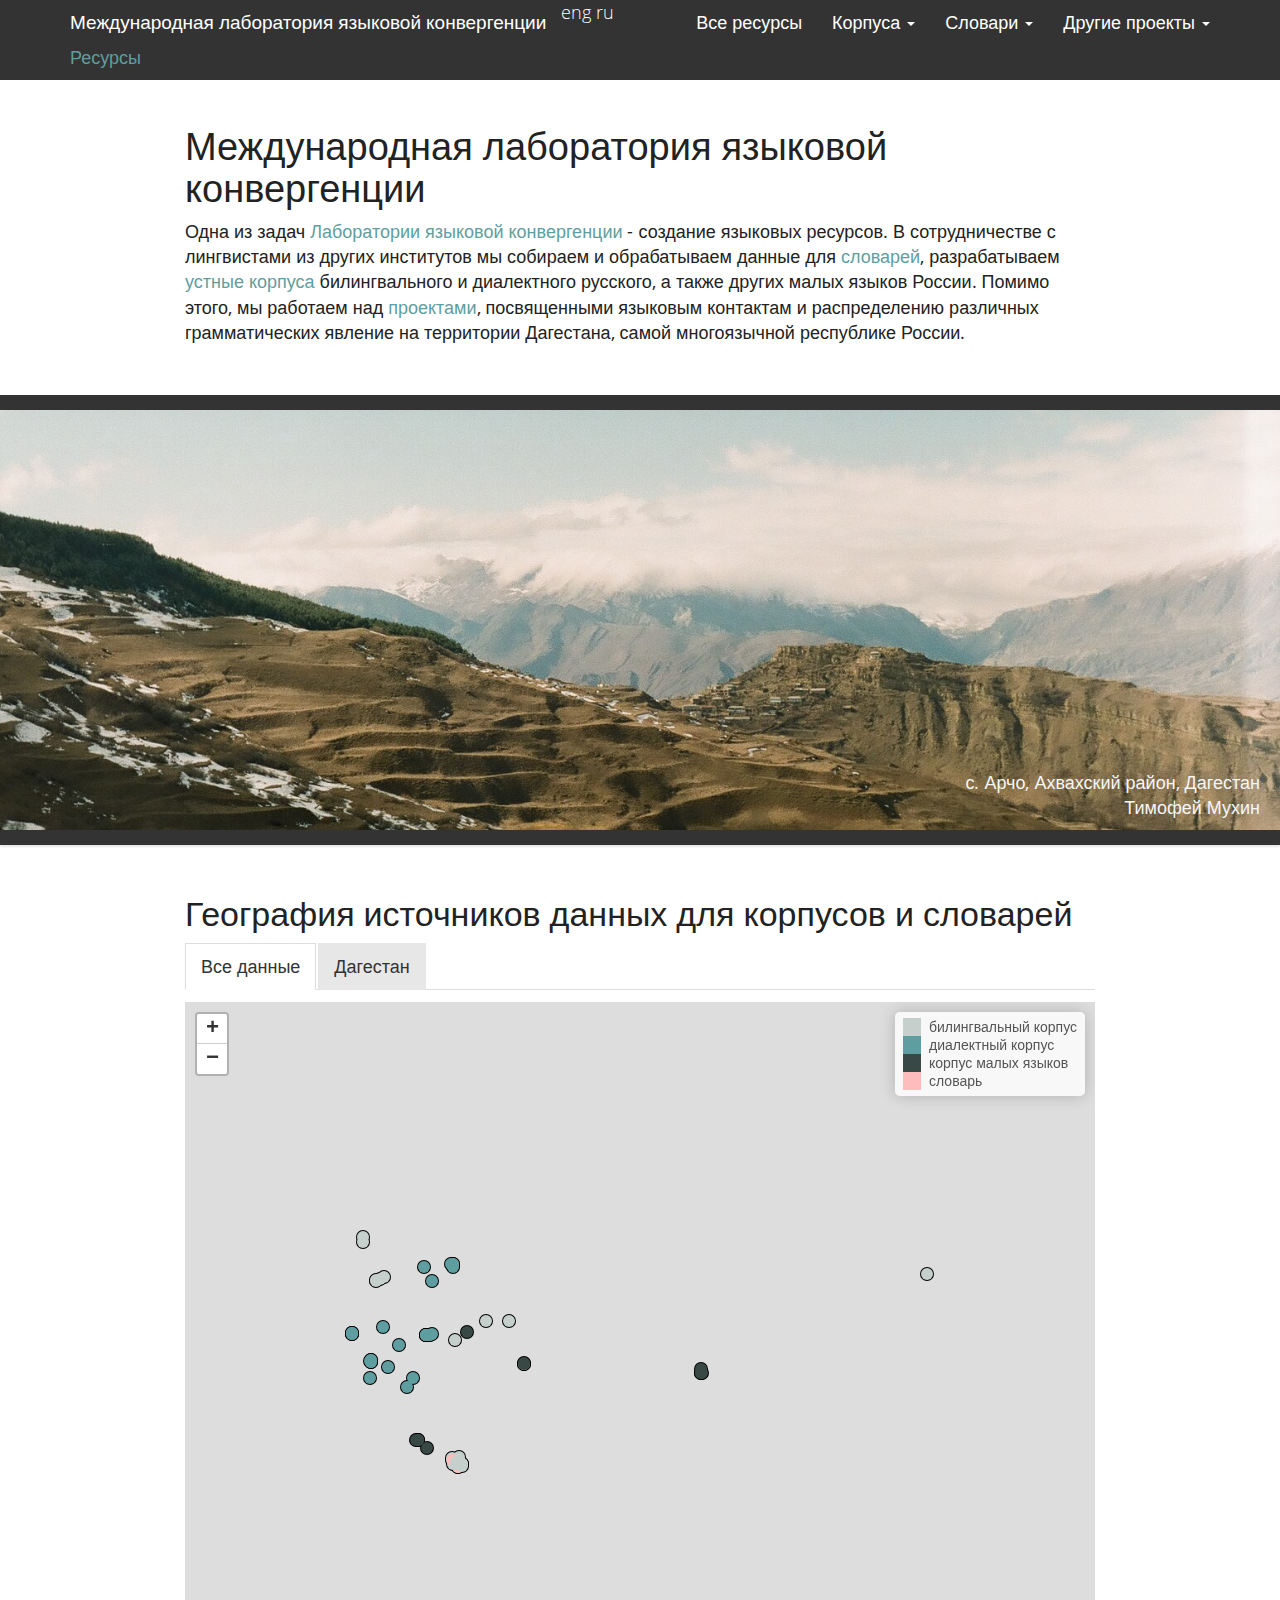
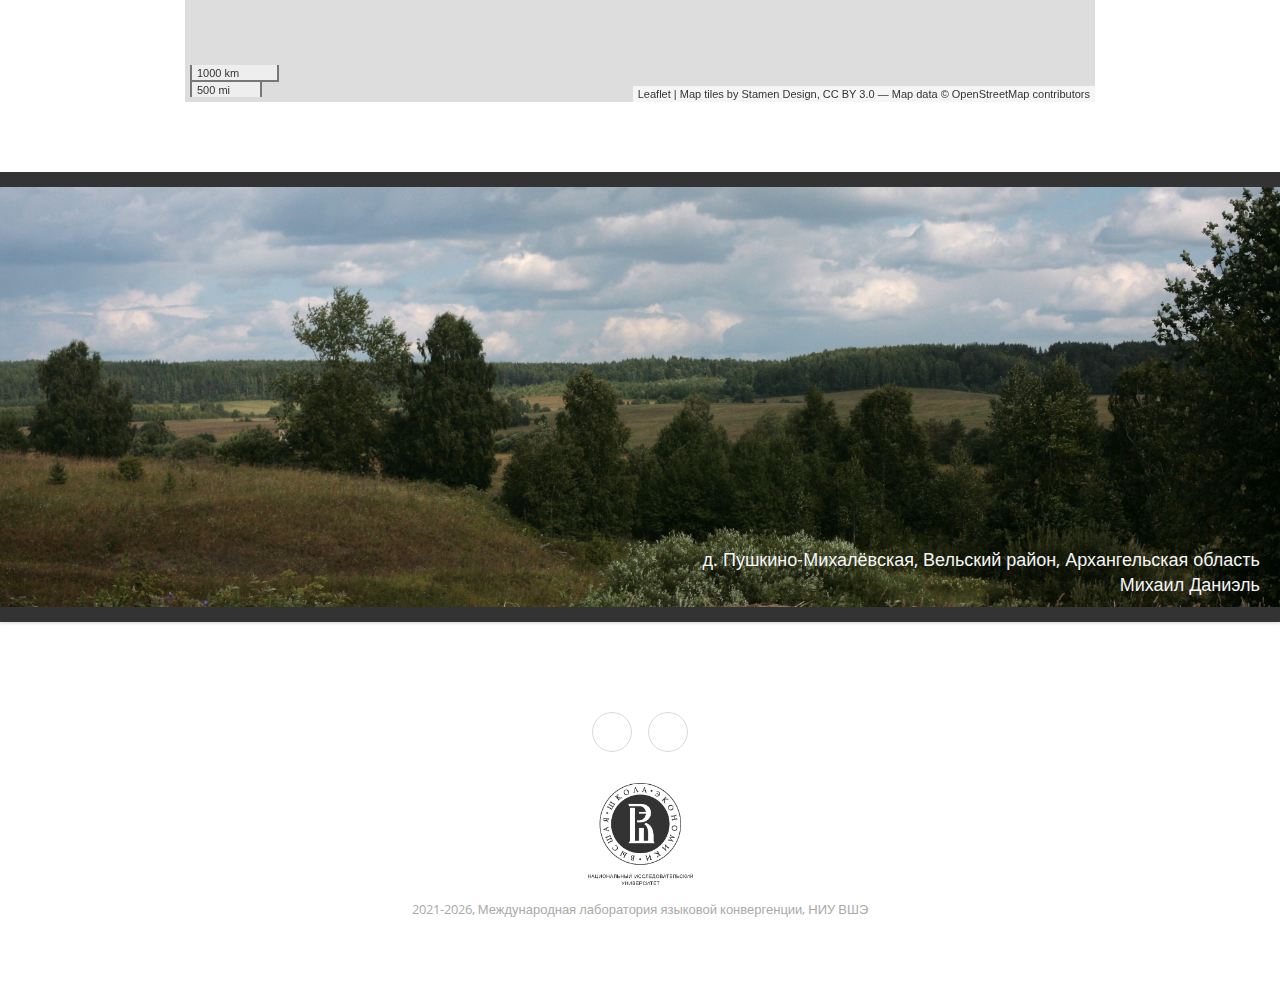
==== commit 5aa9f201: "Tserkovnoe link" ====
--- a/index_ru.html
+++ b/index_ru.html
@@ -326,6 +326,9 @@
           <a href="http://lingconlab.ru/SpiridonovaBuda/">Говор с. Спиридонова Буда</a>
         </li>
         <li>
+          <a href="http://lingconlab.ru/tserkovnoe">Говор с. Церковное</a>
+        </li>
+        <li>
           <a href="http://lingconlab.ru/vaduga/">Говор верхней Пинеги и Выи</a>
         </li>
         <li>
@@ -451,12 +454,12 @@
 <div id="все-данные" class="section level2">
 <h2>Все данные</h2>
 <div id="htmlwidget-244aaddf2639520a3f5a" style="width:672px;height:480px;" class="leaflet html-widget"></div>
-<script type="application/json" data-for="htmlwidget-244aaddf2639520a3f5a">{"x":{"options":{"crs":{"crsClass":"L.CRS.EPSG3857","code":null,"proj4def":null,"projectedBounds":null,"options":{}},"zoomControl":true},"calls":[{"method":"addTiles","args":["Stamen.TonerLite",null,null,{"minZoom":0,"maxZoom":18,"tileSize":256,"subdomains":"abc","errorTileUrl":"","tms":false,"noWrap":false,"zoomOffset":0,"zoomReverse":false,"opacity":1,"zIndex":1,"detectRetina":false}]},{"method":"addProviderTiles","args":["Stamen.TonerLite",null,"Stamen.TonerLite",{"errorTileUrl":"","noWrap":false,"detectRetina":false}]},{"method":"addCircleMarkers","args":[[42.0667737913141,53.7377439427896,53.7275816330036,56.8175303936337,42.2787295960885,56.7941037490238,52.8118438478156,61.5840497029774,42.3670929471883,64.9636709620851,56.8132000251311,42.0239116208365,42.0244859122351,42.6354041927863,42.0207413383442,54.0310020318232,53.9973651792486,42.7326849271676,44.0461459817847,41.997634849241,45.047325634291,56.8121788258182,53.2158857420998,42.0700434215536,52.8455082905714,41.6166,41.6186,61.5288706079825,64.6256050950421,52.2971451922232,42.1731202031857,56.1580010871652,54.1255736470444,42.9783630890781,42.2528,42.2568,61.5011111551685,53.4392727240609,42.0752038246737,61.8854386188771,61.6998197462665,56.7716087858632,45.0640202992501,53.8246221431156,42.7814853152129,51.2501341810638,53.9797741389512,52.2960319548886,54.1331336744997,42.5610279346735,42.57056,42.57076,45.0536665194073,45.0768895052302,41.7516115516436,42.3434066080818,52.8139410490598,42.1525537527337,42.3497829967926,42.090877134908,58.0176303487814,42.2462440441286,62.0997772673689,42.205218594637,56.6316223876856,56.660748648431,56.6491470625369,56.6518927034026,56.6619268630899,56.6893558763497,56.7219958391981,56.6951005203014,58.0019777562738,57.4027634139348,55.7244642662795,56.9578188052796,62.6816695210031,62.9422093908765,62.9391563369877,62.9445567428191],[46.8686891234647,58.8417521398863,58.8426018649561,28.6875859088631,47.2311766742319,28.6841240628176,89.9874281348034,32.8425986617033,47.2450750893441,30.5597267894316,28.6823936395506,48.062863063121,47.9654743412296,47.2237373834487,48.0088832632428,31.898147668221,32.0073663363946,46.3217620718405,41.7812629017135,47.5843546506572,40.1804089995317,28.6973234956895,90.0474287407635,46.8612518446103,90.1071715824232,47.2647,47.2667,32.8290234921356,30.599377753857,39.3490966512283,47.7944906228771,46.7607042341594,32.0021865845453,47.4828249266475,47.0472,47.0512,42.656956040085,34.9267088496418,46.4117938699763,34.3590797360788,33.6219219200116,28.6706934313375,40.1760035538134,58.8864748097082,46.3174227964206,38.3774542925194,31.9937206687928,31.7879477629945,32.0140353069345,46.3016299250685,46.37278,46.37298,39.9459325397445,40.1862685927333,47.9289477688109,47.3297527348424,90.0421183092167,47.669665630058,47.3027470388149,46.917931536218,52.1504272351055,47.0005311482544,129.728479425133,47.8278686163628,42.2347652062606,42.4244838814762,41.8360782417641,41.7038957847617,41.7358457860172,41.6998952997355,42.6316559592833,41.6388958616272,56.2322823258891,34.1325446188435,36.8359550846001,48.7802817871615,46.4936074118857,46.1321514915384,46.4267476275263,46.3750392790236],6.6,null,["","","","","","","","","","","","","","","","","","","","","","","","","","","","","","","","","","","","","","","","","","","","","","","","","","","","","","","","","","","","","","","","","","","","","","","","","","","","","","","",""],{"interactive":true,"className":"","stroke":false,"color":"black","weight":5,"opacity":0.5,"fill":true,"fillColor":"black","fillOpacity":1},null,null,["<a href='https://glottolog.org/resource/languoid/id/russ1263' target='_blank'>Russian<\/a><br><b>Топоним:<\/b> Арчиб <br> <b>Проект:<\/b> <a target=\"_blank\" href=\" http://parasolcorpus.org/dagrus/ \"> Корпус дагестанского русского","<a href='https://glottolog.org/resource/languoid/id/russ1263' target='_blank'>Russian<\/a><br><b>Топоним:<\/b> Баимово <br> <b>Проект:<\/b> <a target=\"_blank\" href=\" http://lingconlab.ru/BashkirRus/ \"> Корпус русской речи Башкирии","<a href='https://glottolog.org/resource/languoid/id/bash1264' target='_blank'>Bashkir<\/a><br><b>Топоним:<\/b> Баимово <br> <b>Проект:<\/b> <a target=\"_blank\" href=\" http://lingconlab.ru/spoken_bashkir/ \"> Устный корпус башкирского языка","<a href='https://glottolog.org/resource/languoid/id/russ1263' target='_blank'>Russian<\/a><br><b>Топоним:<\/b> Балаши <br> <b>Проект:<\/b> <a target=\"_blank\" href=\" http://lingconlab.ru/opochka \"> Корпус опочецких говоров","<a href='https://glottolog.org/resource/languoid/id/russ1263' target='_blank'>Russian<\/a><br><b>Топоним:<\/b> Балхар <br> <b>Проект:<\/b> <a target=\"_blank\" href=\" http://parasolcorpus.org/dagrus/ \"> Корпус дагестанского русского","<a href='https://glottolog.org/resource/languoid/id/russ1263' target='_blank'>Russian<\/a><br><b>Топоним:<\/b> Барабаны <br> <b>Проект:<\/b> <a target=\"_blank\" href=\" http://lingconlab.ru/opochka \"> Корпус опочецких говоров","<a href='https://glottolog.org/resource/languoid/id/khak1248' target='_blank'>Khakas<\/a><br><b>Топоним:<\/b> Бутрахты <br> <b>Проект:<\/b> <a target=\"_blank\" href=\" http://lingconlab.ru/spoken_khakas/ \"> Устный корпус диалектов хакасского языка","<a href='https://glottolog.org/resource/languoid/id/russ1263' target='_blank'>Russian<\/a><br><b>Топоним:<\/b> Ведлозеро <br> <b>Проект:<\/b> <a target=\"_blank\" href=\" http://lingconlab.ru/karelrus/ \"> Корпус русской речи Карелии","<a href='https://glottolog.org/resource/languoid/id/russ1263' target='_blank'>Russian<\/a><br><b>Топоним:<\/b> Верхние Убеки <br> <b>Проект:<\/b> <a target=\"_blank\" href=\" http://parasolcorpus.org/dagrus/ \"> Корпус дагестанского русского","<a href='https://glottolog.org/resource/languoid/id/russ1263' target='_blank'>Russian<\/a><br><b>Топоним:<\/b> Вокнаволок <br> <b>Проект:<\/b> <a target=\"_blank\" href=\" http://lingconlab.ru/karelrus/ \"> Корпус русской речи Карелии","<a href='https://glottolog.org/resource/languoid/id/russ1263' target='_blank'>Russian<\/a><br><b>Топоним:<\/b> Глазаново <br> <b>Проект:<\/b> <a target=\"_blank\" href=\" http://lingconlab.ru/opochka \"> Корпус опочецких говоров","<a href='https://glottolog.org/resource/languoid/id/russ1263' target='_blank'>Russian<\/a><br><b>Топоним:<\/b> Дарваг <br> <b>Проект:<\/b> <a target=\"_blank\" href=\" http://parasolcorpus.org/dagrus/ \"> Корпус дагестанского русского","<a href='https://glottolog.org/resource/languoid/id/russ1263' target='_blank'>Russian<\/a><br><b>Топоним:<\/b> Дубек <br> <b>Проект:<\/b> <a target=\"_blank\" href=\" http://parasolcorpus.org/dagrus/ \"> Корпус дагестанского русского","<a href='https://glottolog.org/resource/languoid/id/russ1263' target='_blank'>Russian<\/a><br><b>Топоним:<\/b> Дуранги <br> <b>Проект:<\/b> <a target=\"_blank\" href=\" http://parasolcorpus.org/dagrus/ \"> Корпус дагестанского русского","<a href='https://glottolog.org/resource/languoid/id/russ1263' target='_blank'>Russian<\/a><br><b>Топоним:<\/b> Ерси <br> <b>Проект:<\/b> <a target=\"_blank\" href=\" http://parasolcorpus.org/dagrus/ \"> Корпус дагестанского русского","<a href='https://glottolog.org/resource/languoid/id/russ1263' target='_blank'>Russian<\/a><br><b>Топоним:<\/b> Жанвиль <br> <b>Проект:<\/b> <a target=\"_blank\" href=\" http://lingconlab.ru/khislavichi/ \"> Корпус говора Хиславичского района","<a href='https://glottolog.org/resource/languoid/id/russ1263' target='_blank'>Russian<\/a><br><b>Топоним:<\/b> Жигалки <br> <b>Проект:<\/b> <a target=\"_blank\" href=\" http://lingconlab.ru/khislavichi/ \"> Корпус говора Хиславичского района","<a href='https://glottolog.org/resource/languoid/id/russ1263' target='_blank'>Russian<\/a><br><b>Топоним:<\/b> Зило <br> <b>Проект:<\/b> <a target=\"_blank\" href=\" http://parasolcorpus.org/dagrus/ \"> Корпус дагестанского русского","<a href='https://glottolog.org/resource/languoid/id/abaz1241' target='_blank'>Abaza<\/a><br><b>Топоним:<\/b> Инжич-Чукун <br> <b>Проект:<\/b> <a target=\"_blank\" href=\" http://lingconlab.ru/spoken_abaza/ \"> Устный корпус абазинского языка","<a href='https://glottolog.org/resource/languoid/id/russ1263' target='_blank'>Russian<\/a><br><b>Топоним:<\/b> Ицари <br> <b>Проект:<\/b> <a target=\"_blank\" href=\" http://parasolcorpus.org/dagrus/ \"> Корпус дагестанского русского","<a href='https://glottolog.org/resource/languoid/id/adyg1241' target='_blank'>Adyghe<\/a><br><b>Топоним:<\/b> Кабехабль <br> <b>Проект:<\/b> <a target=\"_blank\" href=\" http://lingconlab.ru/spoken_adyghe/ \"> Устный корпус адыгейского языка","<a href='https://glottolog.org/resource/languoid/id/russ1263' target='_blank'>Russian<\/a><br><b>Топоним:<\/b> Кадниково <br> <b>Проект:<\/b> <a target=\"_blank\" href=\" http://lingconlab.ru/opochka \"> Корпус опочецких говоров","<a href='https://glottolog.org/resource/languoid/id/khak1248' target='_blank'>Khakas<\/a><br><b>Топоним:<\/b> Казановка <br> <b>Проект:<\/b> <a target=\"_blank\" href=\" http://lingconlab.ru/spoken_khakas/ \"> Устный корпус диалектов хакасского языка","<a href='https://glottolog.org/resource/languoid/id/russ1263' target='_blank'>Russian<\/a><br><b>Топоним:<\/b> Калиб <br> <b>Проект:<\/b> <a target=\"_blank\" href=\" http://parasolcorpus.org/dagrus/ \"> Корпус дагестанского русского","<a href='https://glottolog.org/resource/languoid/id/khak1248' target='_blank'>Khakas<\/a><br><b>Топоним:<\/b> Карагай <br> <b>Проект:<\/b> <a target=\"_blank\" href=\" http://lingconlab.ru/spoken_khakas/ \"> Устный корпус диалектов хакасского языка","<a href='https://glottolog.org/resource/languoid/id/russ1263' target='_blank'>Russian<\/a><br><b>Топоним:<\/b> Кина <br> <b>Проект:<\/b> <a target=\"_blank\" href=\" http://parasolcorpus.org/dagrus/ \"> Корпус дагестанского русского","<a href='https://glottolog.org/resource/languoid/id/rutu1240' target='_blank'>Rutul<\/a><br><b>Топоним:<\/b> Кина <br> <b>Проект:<\/b> <a target=\"_blank\" href=\" https://linghub.ru/rutuldict/ \"> Словарь рутульского языка","<a href='https://glottolog.org/resource/languoid/id/russ1263' target='_blank'>Russian<\/a><br><b>Топоним:<\/b> Кинерма <br> <b>Проект:<\/b> <a target=\"_blank\" href=\" http://lingconlab.ru/karelrus/ \"> Корпус русской речи Карелии","<a href='https://glottolog.org/resource/languoid/id/russ1263' target='_blank'>Russian<\/a><br><b>Топоним:<\/b> Костомукша <br> <b>Проект:<\/b> <a target=\"_blank\" href=\" http://lingconlab.ru/karelrus/ \"> Корпус русской речи Карелии","<a href='https://glottolog.org/resource/languoid/id/russ1263' target='_blank'>Russian<\/a><br><b>Топоним:<\/b> Малинино <br> <b>Проект:<\/b> <a target=\"_blank\" href=\" http://lingconlab.ru/malinino/ \"> Корпус говора села Малинино","<a href='https://glottolog.org/resource/languoid/id/russ1263' target='_blank'>Russian<\/a><br><b>Топоним:<\/b> Маллакент <br> <b>Проект:<\/b> <a target=\"_blank\" href=\" http://parasolcorpus.org/dagrus/ \"> Корпус дагестанского русского","<a href='https://glottolog.org/resource/languoid/id/russ1263' target='_blank'>Russian<\/a><br><b>Топоним:<\/b> Малое Карачкино <br> <b>Проект:<\/b> <a target=\"_blank\" href=\" http://lingconlab.ru/ChuvashRus/ \"> Корпус русской речи Чувашии","<a href='https://glottolog.org/resource/languoid/id/russ1263' target='_blank'>Russian<\/a><br><b>Топоним:<\/b> Малые Хутора <br> <b>Проект:<\/b> <a target=\"_blank\" href=\" http://lingconlab.ru/khislavichi/ \"> Корпус говора Хиславичского района","<a href='https://glottolog.org/resource/languoid/id/russ1263' target='_blank'>Russian<\/a><br><b>Топоним:<\/b> Махачкала <br> <b>Проект:<\/b> <a target=\"_blank\" href=\" http://parasolcorpus.org/dagrus/ \"> Корпус дагестанского русского","<a href='https://glottolog.org/resource/languoid/id/russ1263' target='_blank'>Russian<\/a><br><b>Топоним:<\/b> Мегеб <br> <b>Проект:<\/b> <a target=\"_blank\" href=\" http://parasolcorpus.org/dagrus/ \"> Корпус дагестанского русского","<a href='https://glottolog.org/resource/languoid/id/mege1234' target='_blank'>Megeb<\/a><br><b>Топоним:<\/b> Мегеб <br> <b>Проект:<\/b> <a target=\"_blank\" href=\" http://lingconlab.ru/MehwebDict/ \"> Словарь мегебского языка","<a href='https://glottolog.org/resource/languoid/id/russ1263' target='_blank'>Russian<\/a><br><b>Топоним:<\/b> Михалёвская <br> <b>Проект:<\/b> <a target=\"_blank\" href=\" http://www.parasolcorpus.org/Pushkino/login.php \"> Корпус устьянских говоров","<a href='https://glottolog.org/resource/languoid/id/russ1263' target='_blank'>Russian<\/a><br><b>Топоним:<\/b> Нехочи <br> <b>Проект:<\/b> <a target=\"_blank\" href=\" http://lingconlab.ru/nekhochi/ \"> Корпус говора деревни Нехочи","<a href='https://glottolog.org/resource/languoid/id/russ1263' target='_blank'>Russian<\/a><br><b>Топоним:<\/b> Никар <br> <b>Проект:<\/b> <a target=\"_blank\" href=\" http://parasolcorpus.org/dagrus/ \"> Корпус дагестанского русского","<a href='https://glottolog.org/resource/languoid/id/russ1263' target='_blank'>Russian<\/a><br><b>Топоним:<\/b> Петрозаводск <br> <b>Проект:<\/b> <a target=\"_blank\" href=\" http://lingconlab.ru/karelrus/ \"> Корпус русской речи Карелии","<a href='https://glottolog.org/resource/languoid/id/russ1263' target='_blank'>Russian<\/a><br><b>Топоним:<\/b> Пряжа <br> <b>Проект:<\/b> <a target=\"_blank\" href=\" http://lingconlab.ru/karelrus/ \"> Корпус русской речи Карелии","<a href='https://glottolog.org/resource/languoid/id/russ1263' target='_blank'>Russian<\/a><br><b>Топоним:<\/b> Пуршево <br> <b>Проект:<\/b> <a target=\"_blank\" href=\" http://lingconlab.ru/opochka \"> Корпус опочецких говоров","<a href='https://glottolog.org/resource/languoid/id/adyg1241' target='_blank'>Adyghe<\/a><br><b>Топоним:<\/b> Пшичо <br> <b>Проект:<\/b> <a target=\"_blank\" href=\" http://lingconlab.ru/spoken_adyghe/ \"> Устный корпус адыгейского языка","<a href='https://glottolog.org/resource/languoid/id/bash1264' target='_blank'>Bashkir<\/a><br><b>Топоним:<\/b> Рахметово <br> <b>Проект:<\/b> <a target=\"_blank\" href=\" http://lingconlab.ru/spoken_bashkir/ \"> Устный корпус башкирского языка","<a href='https://glottolog.org/resource/languoid/id/russ1263' target='_blank'>Russian<\/a><br><b>Топоним:<\/b> Риквани <br> <b>Проект:<\/b> <a target=\"_blank\" href=\" http://parasolcorpus.org/dagrus/ \"> Корпус дагестанского русского","<a href='https://glottolog.org/resource/languoid/id/russ1263' target='_blank'>Russian<\/a><br><b>Топоним:<\/b> Роговатое <br> <b>Проект:<\/b> <a target=\"_blank\" href=\" http://lingconlab.ru/rogovatka/ \"> Корпус говора села Роговатка","<a href='https://glottolog.org/resource/languoid/id/russ1263' target='_blank'>Russian<\/a><br><b>Топоним:<\/b> Соино <br> <b>Проект:<\/b> <a target=\"_blank\" href=\" http://lingconlab.ru/khislavichi/ \"> Корпус говора Хиславичского района","<a href='https://glottolog.org/resource/languoid/id/russ1263' target='_blank'>Russian<\/a><br><b>Топоним:<\/b> Спиридонова Буда <br> <b>Проект:<\/b> <a target=\"_blank\" href=\" http://lingconlab.ru/SpiridonovaBuda/ \"> Корпус говора села Спиридонова Буда","<a href='https://glottolog.org/resource/languoid/id/russ1263' target='_blank'>Russian<\/a><br><b>Топоним:<\/b> Стайки <br> <b>Проект:<\/b> <a target=\"_blank\" href=\" http://lingconlab.ru/khislavichi/ \"> Корпус говора Хиславичского района","<a href='https://glottolog.org/resource/languoid/id/russ1263' target='_blank'>Russian<\/a><br><b>Топоним:<\/b> Тлибишо <br> <b>Проект:<\/b> <a target=\"_blank\" href=\" http://parasolcorpus.org/dagrus/ \"> Корпус дагестанского русского","<a href='https://glottolog.org/resource/languoid/id/russ1263' target='_blank'>Russian<\/a><br><b>Топоним:<\/b> Тукита <br> <b>Проект:<\/b> <a target=\"_blank\" href=\" http://parasolcorpus.org/dagrus/ \"> Корпус дагестанского русского","<a href='https://glottolog.org/resource/languoid/id/kara1474' target='_blank'>Karata<\/a><br><b>Топоним:<\/b> Тукита <br> <b>Проект:<\/b> <a target=\"_blank\" href=\" http://lingconlab.ru/TukitaDict/ \"> Словарь тукитинского языка","<a href='https://glottolog.org/resource/languoid/id/kaba1278' target='_blank'>Kabardian<\/a><br><b>Топоним:<\/b> Уляп <br> <b>Проект:<\/b> <a target=\"_blank\" href=\" http://lingconlab.ru/spoken_besleney/ \"> Устный корпус бесленеевского диалекта кабардино-черкесского языка","<a href='https://glottolog.org/resource/languoid/id/adyg1241' target='_blank'>Adyghe<\/a><br><b>Топоним:<\/b> Хатажукай <br> <b>Проект:<\/b> <a target=\"_blank\" href=\" http://lingconlab.ru/spoken_adyghe/ \"> Устный корпус адыгейского языка","<a href='https://glottolog.org/resource/languoid/id/russ1263' target='_blank'>Russian<\/a><br><b>Топоним:<\/b> Хив <br> <b>Проект:<\/b> <a target=\"_blank\" href=\" http://parasolcorpus.org/dagrus/ \"> Корпус дагестанского русского","<a href='https://glottolog.org/resource/languoid/id/russ1263' target='_blank'>Russian<\/a><br><b>Топоним:<\/b> Цухта <br> <b>Проект:<\/b> <a target=\"_blank\" href=\" http://parasolcorpus.org/dagrus/ \"> Корпус дагестанского русского","<a href='https://glottolog.org/resource/languoid/id/khak1248' target='_blank'>Khakas<\/a><br><b>Топоним:<\/b> Чиланы <br> <b>Проект:<\/b> <a target=\"_blank\" href=\" http://lingconlab.ru/spoken_khakas/ \"> Устный корпус диалектов хакасского языка","<a href='https://glottolog.org/resource/languoid/id/russ1263' target='_blank'>Russian<\/a><br><b>Топоним:<\/b> Чишили <br> <b>Проект:<\/b> <a target=\"_blank\" href=\" http://parasolcorpus.org/dagrus/ \"> Корпус дагестанского русского","<a href='https://glottolog.org/resource/languoid/id/russ1263' target='_blank'>Russian<\/a><br><b>Топоним:<\/b> Чуни <br> <b>Проект:<\/b> <a target=\"_blank\" href=\" http://parasolcorpus.org/dagrus/ \"> Корпус дагестанского русского","<a href='https://glottolog.org/resource/languoid/id/russ1263' target='_blank'>Russian<\/a><br><b>Топоним:<\/b> Шалиб <br> <b>Проект:<\/b> <a target=\"_blank\" href=\" http://parasolcorpus.org/dagrus/ \"> Корпус дагестанского русского","<a href='https://glottolog.org/resource/languoid/id/russ1263' target='_blank'>Russian<\/a><br><b>Топоним:<\/b> Шамардан <br> <b>Проект:<\/b> <a target=\"_blank\" href=\" http://lingconlab.ru/BesermanRus/ \"> Корпус русской речи бесермян","<a href='https://glottolog.org/resource/languoid/id/russ1263' target='_blank'>Russian<\/a><br><b>Топоним:<\/b> Шангода <br> <b>Проект:<\/b> <a target=\"_blank\" href=\" http://parasolcorpus.org/dagrus/ \"> Корпус дагестанского русского","<a href='https://glottolog.org/resource/languoid/id/russ1263' target='_blank'>Russian<\/a><br><b>Топоним:<\/b> Якутск <br> <b>Проект:<\/b> <a target=\"_blank\" href=\" http://lingconlab.ru/cs_yakut/ \"> Якутско-русский корпус переключения кода","<a href='https://glottolog.org/resource/languoid/id/russ1263' target='_blank'>Russian<\/a><br><b>Топоним:<\/b> Янгикент <br> <b>Проект:<\/b> <a target=\"_blank\" href=\" http://parasolcorpus.org/dagrus/ \"> Корпус дагестанского русского","<a href='https://glottolog.org/resource/languoid/id/russ1263' target='_blank'>Russian<\/a><br><b>Топоним:<\/b> Мугреево-Никольское <br> <b>Проект:<\/b> <a target=\"_blank\" href=\" http://lingconlab.ru/lukhteza/ \"> Корпус говоров низовья рек Лух и Теза","<a href='https://glottolog.org/resource/languoid/id/russ1263' target='_blank'>Russian<\/a><br><b>Топоним:<\/b> Нижний Ландех <br> <b>Проект:<\/b> <a target=\"_blank\" href=\" http://lingconlab.ru/lukhteza/ \"> Корпус говоров низовья рек Лух и Теза","<a href='https://glottolog.org/resource/languoid/id/russ1263' target='_blank'>Russian<\/a><br><b>Топоним:<\/b> Преображенское <br> <b>Проект:<\/b> <a target=\"_blank\" href=\" http://lingconlab.ru/lukhteza/ \"> Корпус говоров низовья рек Лух и Теза","<a href='https://glottolog.org/resource/languoid/id/russ1263' target='_blank'>Russian<\/a><br><b>Топоним:<\/b> Хотимль <br> <b>Проект:<\/b> <a target=\"_blank\" href=\" http://lingconlab.ru/lukhteza/ \"> Корпус говоров низовья рек Лух и Теза","<a href='https://glottolog.org/resource/languoid/id/russ1263' target='_blank'>Russian<\/a><br><b>Топоним:<\/b> Домнино <br> <b>Проект:<\/b> <a target=\"_blank\" href=\" http://lingconlab.ru/lukhteza/ \"> Корпус говоров низовья рек Лух и Теза","<a href='https://glottolog.org/resource/languoid/id/russ1263' target='_blank'>Russian<\/a><br><b>Топоним:<\/b> Ряполово <br> <b>Проект:<\/b> <a target=\"_blank\" href=\" http://lingconlab.ru/lukhteza/ \"> Корпус говоров низовья рек Лух и Теза","<a href='https://glottolog.org/resource/languoid/id/russ1263' target='_blank'>Russian<\/a><br><b>Топоним:<\/b> Погорелка <br> <b>Проект:<\/b> <a target=\"_blank\" href=\" http://lingconlab.ru/lukhteza/ \"> Корпус говоров низовья рек Лух и Теза","<a href='https://glottolog.org/resource/languoid/id/russ1263' target='_blank'>Russian<\/a><br><b>Топоним:<\/b> Волокобино <br> <b>Проект:<\/b> <a target=\"_blank\" href=\" http://lingconlab.ru/lukhteza/ \"> Корпус говоров низовья рек Лух и Теза","<a href='https://glottolog.org/resource/languoid/id/russ1263' target='_blank'>Russian<\/a><br><b>Топоним:<\/b> Пермь <br> <b>Проект:<\/b> <a target=\"_blank\" href=\" http://lingconlab.ru/romarus \"> Корпус цыганского русского","<a href='https://glottolog.org/resource/languoid/id/russ1263' target='_blank'>Russian<\/a><br><b>Топоним:<\/b> Лужниково <br> <b>Проект:<\/b> <a target=\"_blank\" href=\" http://lingconlab.ru/luzhnikovo \"> Лужниковский корпус","<a href='https://glottolog.org/resource/languoid/id/russ1263' target='_blank'>Russian<\/a><br><b>Топоним:<\/b> Звенигород <br> <b>Проект:<\/b> <a target=\"_blank\" href=\" http://lingconlab.ru/zvenigorod/ \"> Корпус говора города Звенигород","<a href='https://glottolog.org/resource/languoid/id/east2328' target='_blank'>Eastern Mari<\/a><br><b>Топоним:<\/b> Старый Торъял <br> <b>Проект:<\/b> <a target=\"_blank\" href=\" http://lingconlab.ru/spoken_meadow_mari/ \"> Устный корпус лугового марийского языка","<a href='https://glottolog.org/resource/languoid/id/russ1263' target='_blank'>Russian<\/a><br><b>Топоним:<\/b> Вадюга <br> <b>Проект:<\/b> <a target=\"_blank\" href=\" http://lingconlab.ru/vaduga/ \"> Корпус говора верхней Пинеги и Выи","<a href='https://glottolog.org/resource/languoid/id/russ1263' target='_blank'>Russian<\/a><br><b>Топоним:<\/b> Тинева <br> <b>Проект:<\/b> <a target=\"_blank\" href=\" http://lingconlab.ru/vaduga/ \"> Корпус говора верхней Пинеги и Выи","<a href='https://glottolog.org/resource/languoid/id/russ1263' target='_blank'>Russian<\/a><br><b>Топоним:<\/b> Зайцево <br> <b>Проект:<\/b> <a target=\"_blank\" href=\" http://lingconlab.ru/vaduga/ \"> Корпус говора верхней Пинеги и Выи","<a href='https://glottolog.org/resource/languoid/id/russ1263' target='_blank'>Russian<\/a><br><b>Топоним:<\/b> Подольская <br> <b>Проект:<\/b> <a target=\"_blank\" href=\" http://lingconlab.ru/vaduga/ \"> Корпус говора верхней Пинеги и Выи"],null,null,{"interactive":false,"permanent":false,"direction":"auto","opacity":1,"offset":[0,0],"textsize":"10px","textOnly":false,"className":"","sticky":true},null]},{"method":"addCircleMarkers","args":[[42.0667737913141,53.7377439427896,53.7275816330036,56.8175303936337,42.2787295960885,56.7941037490238,52.8118438478156,61.5840497029774,42.3670929471883,64.9636709620851,56.8132000251311,42.0239116208365,42.0244859122351,42.6354041927863,42.0207413383442,54.0310020318232,53.9973651792486,42.7326849271676,44.0461459817847,41.997634849241,45.047325634291,56.8121788258182,53.2158857420998,42.0700434215536,52.8455082905714,41.6166,41.6186,61.5288706079825,64.6256050950421,52.2971451922232,42.1731202031857,56.1580010871652,54.1255736470444,42.9783630890781,42.2528,42.2568,61.5011111551685,53.4392727240609,42.0752038246737,61.8854386188771,61.6998197462665,56.7716087858632,45.0640202992501,53.8246221431156,42.7814853152129,51.2501341810638,53.9797741389512,52.2960319548886,54.1331336744997,42.5610279346735,42.57056,42.57076,45.0536665194073,45.0768895052302,41.7516115516436,42.3434066080818,52.8139410490598,42.1525537527337,42.3497829967926,42.090877134908,58.0176303487814,42.2462440441286,62.0997772673689,42.205218594637,56.6316223876856,56.660748648431,56.6491470625369,56.6518927034026,56.6619268630899,56.6893558763497,56.7219958391981,56.6951005203014,58.0019777562738,57.4027634139348,55.7244642662795,56.9578188052796,62.6816695210031,62.9422093908765,62.9391563369877,62.9445567428191],[46.8686891234647,58.8417521398863,58.8426018649561,28.6875859088631,47.2311766742319,28.6841240628176,89.9874281348034,32.8425986617033,47.2450750893441,30.5597267894316,28.6823936395506,48.062863063121,47.9654743412296,47.2237373834487,48.0088832632428,31.898147668221,32.0073663363946,46.3217620718405,41.7812629017135,47.5843546506572,40.1804089995317,28.6973234956895,90.0474287407635,46.8612518446103,90.1071715824232,47.2647,47.2667,32.8290234921356,30.599377753857,39.3490966512283,47.7944906228771,46.7607042341594,32.0021865845453,47.4828249266475,47.0472,47.0512,42.656956040085,34.9267088496418,46.4117938699763,34.3590797360788,33.6219219200116,28.6706934313375,40.1760035538134,58.8864748097082,46.3174227964206,38.3774542925194,31.9937206687928,31.7879477629945,32.0140353069345,46.3016299250685,46.37278,46.37298,39.9459325397445,40.1862685927333,47.9289477688109,47.3297527348424,90.0421183092167,47.669665630058,47.3027470388149,46.917931536218,52.1504272351055,47.0005311482544,129.728479425133,47.8278686163628,42.2347652062606,42.4244838814762,41.8360782417641,41.7038957847617,41.7358457860172,41.6998952997355,42.6316559592833,41.6388958616272,56.2322823258891,34.1325446188435,36.8359550846001,48.7802817871615,46.4936074118857,46.1321514915384,46.4267476275263,46.3750392790236],6,null,["","","","","","","","","","","","","","","","","","","","","","","","","","","","","","","","","","","","","","","","","","","","","","","","","","","","","","","","","","","","","","","","","","","","","","","","","","","","","","","",""],{"interactive":true,"className":"","stroke":false,"color":["#FFBCBC","#FFBCBC","#FFBCBC","#FFBCBC","#FFBCBC","#FFBCBC","#FFBCBC","#FFBCBC","#FFBCBC","#FFBCBC","#FFBCBC","#FFBCBC","#FFBCBC","#FFBCBC","#FFBCBC","#FFBCBC","#FFBCBC","#FFBCBC","#FFBCBC","#FFBCBC","#FFBCBC","#FFBCBC","#FFBCBC","#FFBCBC","#FFBCBC","#FFBCBC","#5F9EA0","#FFBCBC","#FFBCBC","#FFBCBC","#FFBCBC","#FFBCBC","#FFBCBC","#FFBCBC","#FFBCBC","#5F9EA0","#FFBCBC","#FFBCBC","#FFBCBC","#FFBCBC","#FFBCBC","#FFBCBC","#FFBCBC","#FFBCBC","#FFBCBC","#FFBCBC","#FFBCBC","#FFBCBC","#FFBCBC","#FFBCBC","#FFBCBC","#5F9EA0","#FFBCBC","#FFBCBC","#FFBCBC","#FFBCBC","#FFBCBC","#FFBCBC","#FFBCBC","#FFBCBC","#FFBCBC","#FFBCBC","#FFBCBC","#FFBCBC","#FFBCBC","#FFBCBC","#FFBCBC","#FFBCBC","#FFBCBC","#FFBCBC","#FFBCBC","#FFBCBC","#FFBCBC","#FFBCBC","#FFBCBC","#FFBCBC","#FFBCBC","#FFBCBC","#FFBCBC","#FFBCBC"],"weight":5,"opacity":0.5,"fill":true,"fillColor":["#FFBCBC","#FFBCBC","#FFBCBC","#FFBCBC","#FFBCBC","#FFBCBC","#FFBCBC","#FFBCBC","#FFBCBC","#FFBCBC","#FFBCBC","#FFBCBC","#FFBCBC","#FFBCBC","#FFBCBC","#FFBCBC","#FFBCBC","#FFBCBC","#FFBCBC","#FFBCBC","#FFBCBC","#FFBCBC","#FFBCBC","#FFBCBC","#FFBCBC","#FFBCBC","#5F9EA0","#FFBCBC","#FFBCBC","#FFBCBC","#FFBCBC","#FFBCBC","#FFBCBC","#FFBCBC","#FFBCBC","#5F9EA0","#FFBCBC","#FFBCBC","#FFBCBC","#FFBCBC","#FFBCBC","#FFBCBC","#FFBCBC","#FFBCBC","#FFBCBC","#FFBCBC","#FFBCBC","#FFBCBC","#FFBCBC","#FFBCBC","#FFBCBC","#5F9EA0","#FFBCBC","#FFBCBC","#FFBCBC","#FFBCBC","#FFBCBC","#FFBCBC","#FFBCBC","#FFBCBC","#FFBCBC","#FFBCBC","#FFBCBC","#FFBCBC","#FFBCBC","#FFBCBC","#FFBCBC","#FFBCBC","#FFBCBC","#FFBCBC","#FFBCBC","#FFBCBC","#FFBCBC","#FFBCBC","#FFBCBC","#FFBCBC","#FFBCBC","#FFBCBC","#FFBCBC","#FFBCBC"],"fillOpacity":1},null,null,["<a href='https://glottolog.org/resource/languoid/id/russ1263' target='_blank'>Russian<\/a><br><b>Топоним:<\/b> Арчиб <br> <b>Проект:<\/b> <a target=\"_blank\" href=\" http://parasolcorpus.org/dagrus/ \"> Корпус дагестанского русского","<a href='https://glottolog.org/resource/languoid/id/russ1263' target='_blank'>Russian<\/a><br><b>Топоним:<\/b> Баимово <br> <b>Проект:<\/b> <a target=\"_blank\" href=\" http://lingconlab.ru/BashkirRus/ \"> Корпус русской речи Башкирии","<a href='https://glottolog.org/resource/languoid/id/bash1264' target='_blank'>Bashkir<\/a><br><b>Топоним:<\/b> Баимово <br> <b>Проект:<\/b> <a target=\"_blank\" href=\" http://lingconlab.ru/spoken_bashkir/ \"> Устный корпус башкирского языка","<a href='https://glottolog.org/resource/languoid/id/russ1263' target='_blank'>Russian<\/a><br><b>Топоним:<\/b> Балаши <br> <b>Проект:<\/b> <a target=\"_blank\" href=\" http://lingconlab.ru/opochka \"> Корпус опочецких говоров","<a href='https://glottolog.org/resource/languoid/id/russ1263' target='_blank'>Russian<\/a><br><b>Топоним:<\/b> Балхар <br> <b>Проект:<\/b> <a target=\"_blank\" href=\" http://parasolcorpus.org/dagrus/ \"> Корпус дагестанского русского","<a href='https://glottolog.org/resource/languoid/id/russ1263' target='_blank'>Russian<\/a><br><b>Топоним:<\/b> Барабаны <br> <b>Проект:<\/b> <a target=\"_blank\" href=\" http://lingconlab.ru/opochka \"> Корпус опочецких говоров","<a href='https://glottolog.org/resource/languoid/id/khak1248' target='_blank'>Khakas<\/a><br><b>Топоним:<\/b> Бутрахты <br> <b>Проект:<\/b> <a target=\"_blank\" href=\" http://lingconlab.ru/spoken_khakas/ \"> Устный корпус диалектов хакасского языка","<a href='https://glottolog.org/resource/languoid/id/russ1263' target='_blank'>Russian<\/a><br><b>Топоним:<\/b> Ведлозеро <br> <b>Проект:<\/b> <a target=\"_blank\" href=\" http://lingconlab.ru/karelrus/ \"> Корпус русской речи Карелии","<a href='https://glottolog.org/resource/languoid/id/russ1263' target='_blank'>Russian<\/a><br><b>Топоним:<\/b> Верхние Убеки <br> <b>Проект:<\/b> <a target=\"_blank\" href=\" http://parasolcorpus.org/dagrus/ \"> Корпус дагестанского русского","<a href='https://glottolog.org/resource/languoid/id/russ1263' target='_blank'>Russian<\/a><br><b>Топоним:<\/b> Вокнаволок <br> <b>Проект:<\/b> <a target=\"_blank\" href=\" http://lingconlab.ru/karelrus/ \"> Корпус русской речи Карелии","<a href='https://glottolog.org/resource/languoid/id/russ1263' target='_blank'>Russian<\/a><br><b>Топоним:<\/b> Глазаново <br> <b>Проект:<\/b> <a target=\"_blank\" href=\" http://lingconlab.ru/opochka \"> Корпус опочецких говоров","<a href='https://glottolog.org/resource/languoid/id/russ1263' target='_blank'>Russian<\/a><br><b>Топоним:<\/b> Дарваг <br> <b>Проект:<\/b> <a target=\"_blank\" href=\" http://parasolcorpus.org/dagrus/ \"> Корпус дагестанского русского","<a href='https://glottolog.org/resource/languoid/id/russ1263' target='_blank'>Russian<\/a><br><b>Топоним:<\/b> Дубек <br> <b>Проект:<\/b> <a target=\"_blank\" href=\" http://parasolcorpus.org/dagrus/ \"> Корпус дагестанского русского","<a href='https://glottolog.org/resource/languoid/id/russ1263' target='_blank'>Russian<\/a><br><b>Топоним:<\/b> Дуранги <br> <b>Проект:<\/b> <a target=\"_blank\" href=\" http://parasolcorpus.org/dagrus/ \"> Корпус дагестанского русского","<a href='https://glottolog.org/resource/languoid/id/russ1263' target='_blank'>Russian<\/a><br><b>Топоним:<\/b> Ерси <br> <b>Проект:<\/b> <a target=\"_blank\" href=\" http://parasolcorpus.org/dagrus/ \"> Корпус дагестанского русского","<a href='https://glottolog.org/resource/languoid/id/russ1263' target='_blank'>Russian<\/a><br><b>Топоним:<\/b> Жанвиль <br> <b>Проект:<\/b> <a target=\"_blank\" href=\" http://lingconlab.ru/khislavichi/ \"> Корпус говора Хиславичского района","<a href='https://glottolog.org/resource/languoid/id/russ1263' target='_blank'>Russian<\/a><br><b>Топоним:<\/b> Жигалки <br> <b>Проект:<\/b> <a target=\"_blank\" href=\" http://lingconlab.ru/khislavichi/ \"> Корпус говора Хиславичского района","<a href='https://glottolog.org/resource/languoid/id/russ1263' target='_blank'>Russian<\/a><br><b>Топоним:<\/b> Зило <br> <b>Проект:<\/b> <a target=\"_blank\" href=\" http://parasolcorpus.org/dagrus/ \"> Корпус дагестанского русского","<a href='https://glottolog.org/resource/languoid/id/abaz1241' target='_blank'>Abaza<\/a><br><b>Топоним:<\/b> Инжич-Чукун <br> <b>Проект:<\/b> <a target=\"_blank\" href=\" http://lingconlab.ru/spoken_abaza/ \"> Устный корпус абазинского языка","<a href='https://glottolog.org/resource/languoid/id/russ1263' target='_blank'>Russian<\/a><br><b>Топоним:<\/b> Ицари <br> <b>Проект:<\/b> <a target=\"_blank\" href=\" http://parasolcorpus.org/dagrus/ \"> Корпус дагестанского русского","<a href='https://glottolog.org/resource/languoid/id/adyg1241' target='_blank'>Adyghe<\/a><br><b>Топоним:<\/b> Кабехабль <br> <b>Проект:<\/b> <a target=\"_blank\" href=\" http://lingconlab.ru/spoken_adyghe/ \"> Устный корпус адыгейского языка","<a href='https://glottolog.org/resource/languoid/id/russ1263' target='_blank'>Russian<\/a><br><b>Топоним:<\/b> Кадниково <br> <b>Проект:<\/b> <a target=\"_blank\" href=\" http://lingconlab.ru/opochka \"> Корпус опочецких говоров","<a href='https://glottolog.org/resource/languoid/id/khak1248' target='_blank'>Khakas<\/a><br><b>Топоним:<\/b> Казановка <br> <b>Проект:<\/b> <a target=\"_blank\" href=\" http://lingconlab.ru/spoken_khakas/ \"> Устный корпус диалектов хакасского языка","<a href='https://glottolog.org/resource/languoid/id/russ1263' target='_blank'>Russian<\/a><br><b>Топоним:<\/b> Калиб <br> <b>Проект:<\/b> <a target=\"_blank\" href=\" http://parasolcorpus.org/dagrus/ \"> Корпус дагестанского русского","<a href='https://glottolog.org/resource/languoid/id/khak1248' target='_blank'>Khakas<\/a><br><b>Топоним:<\/b> Карагай <br> <b>Проект:<\/b> <a target=\"_blank\" href=\" http://lingconlab.ru/spoken_khakas/ \"> Устный корпус диалектов хакасского языка","<a href='https://glottolog.org/resource/languoid/id/russ1263' target='_blank'>Russian<\/a><br><b>Топоним:<\/b> Кина <br> <b>Проект:<\/b> <a target=\"_blank\" href=\" http://parasolcorpus.org/dagrus/ \"> Корпус дагестанского русского","<a href='https://glottolog.org/resource/languoid/id/rutu1240' target='_blank'>Rutul<\/a><br><b>Топоним:<\/b> Кина <br> <b>Проект:<\/b> <a target=\"_blank\" href=\" https://linghub.ru/rutuldict/ \"> Словарь рутульского языка","<a href='https://glottolog.org/resource/languoid/id/russ1263' target='_blank'>Russian<\/a><br><b>Топоним:<\/b> Кинерма <br> <b>Проект:<\/b> <a target=\"_blank\" href=\" http://lingconlab.ru/karelrus/ \"> Корпус русской речи Карелии","<a href='https://glottolog.org/resource/languoid/id/russ1263' target='_blank'>Russian<\/a><br><b>Топоним:<\/b> Костомукша <br> <b>Проект:<\/b> <a target=\"_blank\" href=\" http://lingconlab.ru/karelrus/ \"> Корпус русской речи Карелии","<a href='https://glottolog.org/resource/languoid/id/russ1263' target='_blank'>Russian<\/a><br><b>Топоним:<\/b> Малинино <br> <b>Проект:<\/b> <a target=\"_blank\" href=\" http://lingconlab.ru/malinino/ \"> Корпус говора села Малинино","<a href='https://glottolog.org/resource/languoid/id/russ1263' target='_blank'>Russian<\/a><br><b>Топоним:<\/b> Маллакент <br> <b>Проект:<\/b> <a target=\"_blank\" href=\" http://parasolcorpus.org/dagrus/ \"> Корпус дагестанского русского","<a href='https://glottolog.org/resource/languoid/id/russ1263' target='_blank'>Russian<\/a><br><b>Топоним:<\/b> Малое Карачкино <br> <b>Проект:<\/b> <a target=\"_blank\" href=\" http://lingconlab.ru/ChuvashRus/ \"> Корпус русской речи Чувашии","<a href='https://glottolog.org/resource/languoid/id/russ1263' target='_blank'>Russian<\/a><br><b>Топоним:<\/b> Малые Хутора <br> <b>Проект:<\/b> <a target=\"_blank\" href=\" http://lingconlab.ru/khislavichi/ \"> Корпус говора Хиславичского района","<a href='https://glottolog.org/resource/languoid/id/russ1263' target='_blank'>Russian<\/a><br><b>Топоним:<\/b> Махачкала <br> <b>Проект:<\/b> <a target=\"_blank\" href=\" http://parasolcorpus.org/dagrus/ \"> Корпус дагестанского русского","<a href='https://glottolog.org/resource/languoid/id/russ1263' target='_blank'>Russian<\/a><br><b>Топоним:<\/b> Мегеб <br> <b>Проект:<\/b> <a target=\"_blank\" href=\" http://parasolcorpus.org/dagrus/ \"> Корпус дагестанского русского","<a href='https://glottolog.org/resource/languoid/id/mege1234' target='_blank'>Megeb<\/a><br><b>Топоним:<\/b> Мегеб <br> <b>Проект:<\/b> <a target=\"_blank\" href=\" http://lingconlab.ru/MehwebDict/ \"> Словарь мегебского языка","<a href='https://glottolog.org/resource/languoid/id/russ1263' target='_blank'>Russian<\/a><br><b>Топоним:<\/b> Михалёвская <br> <b>Проект:<\/b> <a target=\"_blank\" href=\" http://www.parasolcorpus.org/Pushkino/login.php \"> Корпус устьянских говоров","<a href='https://glottolog.org/resource/languoid/id/russ1263' target='_blank'>Russian<\/a><br><b>Топоним:<\/b> Нехочи <br> <b>Проект:<\/b> <a target=\"_blank\" href=\" http://lingconlab.ru/nekhochi/ \"> Корпус говора деревни Нехочи","<a href='https://glottolog.org/resource/languoid/id/russ1263' target='_blank'>Russian<\/a><br><b>Топоним:<\/b> Никар <br> <b>Проект:<\/b> <a target=\"_blank\" href=\" http://parasolcorpus.org/dagrus/ \"> Корпус дагестанского русского","<a href='https://glottolog.org/resource/languoid/id/russ1263' target='_blank'>Russian<\/a><br><b>Топоним:<\/b> Петрозаводск <br> <b>Проект:<\/b> <a target=\"_blank\" href=\" http://lingconlab.ru/karelrus/ \"> Корпус русской речи Карелии","<a href='https://glottolog.org/resource/languoid/id/russ1263' target='_blank'>Russian<\/a><br><b>Топоним:<\/b> Пряжа <br> <b>Проект:<\/b> <a target=\"_blank\" href=\" http://lingconlab.ru/karelrus/ \"> Корпус русской речи Карелии","<a href='https://glottolog.org/resource/languoid/id/russ1263' target='_blank'>Russian<\/a><br><b>Топоним:<\/b> Пуршево <br> <b>Проект:<\/b> <a target=\"_blank\" href=\" http://lingconlab.ru/opochka \"> Корпус опочецких говоров","<a href='https://glottolog.org/resource/languoid/id/adyg1241' target='_blank'>Adyghe<\/a><br><b>Топоним:<\/b> Пшичо <br> <b>Проект:<\/b> <a target=\"_blank\" href=\" http://lingconlab.ru/spoken_adyghe/ \"> Устный корпус адыгейского языка","<a href='https://glottolog.org/resource/languoid/id/bash1264' target='_blank'>Bashkir<\/a><br><b>Топоним:<\/b> Рахметово <br> <b>Проект:<\/b> <a target=\"_blank\" href=\" http://lingconlab.ru/spoken_bashkir/ \"> Устный корпус башкирского языка","<a href='https://glottolog.org/resource/languoid/id/russ1263' target='_blank'>Russian<\/a><br><b>Топоним:<\/b> Риквани <br> <b>Проект:<\/b> <a target=\"_blank\" href=\" http://parasolcorpus.org/dagrus/ \"> Корпус дагестанского русского","<a href='https://glottolog.org/resource/languoid/id/russ1263' target='_blank'>Russian<\/a><br><b>Топоним:<\/b> Роговатое <br> <b>Проект:<\/b> <a target=\"_blank\" href=\" http://lingconlab.ru/rogovatka/ \"> Корпус говора села Роговатка","<a href='https://glottolog.org/resource/languoid/id/russ1263' target='_blank'>Russian<\/a><br><b>Топоним:<\/b> Соино <br> <b>Проект:<\/b> <a target=\"_blank\" href=\" http://lingconlab.ru/khislavichi/ \"> Корпус говора Хиславичского района","<a href='https://glottolog.org/resource/languoid/id/russ1263' target='_blank'>Russian<\/a><br><b>Топоним:<\/b> Спиридонова Буда <br> <b>Проект:<\/b> <a target=\"_blank\" href=\" http://lingconlab.ru/SpiridonovaBuda/ \"> Корпус говора села Спиридонова Буда","<a href='https://glottolog.org/resource/languoid/id/russ1263' target='_blank'>Russian<\/a><br><b>Топоним:<\/b> Стайки <br> <b>Проект:<\/b> <a target=\"_blank\" href=\" http://lingconlab.ru/khislavichi/ \"> Корпус говора Хиславичского района","<a href='https://glottolog.org/resource/languoid/id/russ1263' target='_blank'>Russian<\/a><br><b>Топоним:<\/b> Тлибишо <br> <b>Проект:<\/b> <a target=\"_blank\" href=\" http://parasolcorpus.org/dagrus/ \"> Корпус дагестанского русского","<a href='https://glottolog.org/resource/languoid/id/russ1263' target='_blank'>Russian<\/a><br><b>Топоним:<\/b> Тукита <br> <b>Проект:<\/b> <a target=\"_blank\" href=\" http://parasolcorpus.org/dagrus/ \"> Корпус дагестанского русского","<a href='https://glottolog.org/resource/languoid/id/kara1474' target='_blank'>Karata<\/a><br><b>Топоним:<\/b> Тукита <br> <b>Проект:<\/b> <a target=\"_blank\" href=\" http://lingconlab.ru/TukitaDict/ \"> Словарь тукитинского языка","<a href='https://glottolog.org/resource/languoid/id/kaba1278' target='_blank'>Kabardian<\/a><br><b>Топоним:<\/b> Уляп <br> <b>Проект:<\/b> <a target=\"_blank\" href=\" http://lingconlab.ru/spoken_besleney/ \"> Устный корпус бесленеевского диалекта кабардино-черкесского языка","<a href='https://glottolog.org/resource/languoid/id/adyg1241' target='_blank'>Adyghe<\/a><br><b>Топоним:<\/b> Хатажукай <br> <b>Проект:<\/b> <a target=\"_blank\" href=\" http://lingconlab.ru/spoken_adyghe/ \"> Устный корпус адыгейского языка","<a href='https://glottolog.org/resource/languoid/id/russ1263' target='_blank'>Russian<\/a><br><b>Топоним:<\/b> Хив <br> <b>Проект:<\/b> <a target=\"_blank\" href=\" http://parasolcorpus.org/dagrus/ \"> Корпус дагестанского русского","<a href='https://glottolog.org/resource/languoid/id/russ1263' target='_blank'>Russian<\/a><br><b>Топоним:<\/b> Цухта <br> <b>Проект:<\/b> <a target=\"_blank\" href=\" http://parasolcorpus.org/dagrus/ \"> Корпус дагестанского русского","<a href='https://glottolog.org/resource/languoid/id/khak1248' target='_blank'>Khakas<\/a><br><b>Топоним:<\/b> Чиланы <br> <b>Проект:<\/b> <a target=\"_blank\" href=\" http://lingconlab.ru/spoken_khakas/ \"> Устный корпус диалектов хакасского языка","<a href='https://glottolog.org/resource/languoid/id/russ1263' target='_blank'>Russian<\/a><br><b>Топоним:<\/b> Чишили <br> <b>Проект:<\/b> <a target=\"_blank\" href=\" http://parasolcorpus.org/dagrus/ \"> Корпус дагестанского русского","<a href='https://glottolog.org/resource/languoid/id/russ1263' target='_blank'>Russian<\/a><br><b>Топоним:<\/b> Чуни <br> <b>Проект:<\/b> <a target=\"_blank\" href=\" http://parasolcorpus.org/dagrus/ \"> Корпус дагестанского русского","<a href='https://glottolog.org/resource/languoid/id/russ1263' target='_blank'>Russian<\/a><br><b>Топоним:<\/b> Шалиб <br> <b>Проект:<\/b> <a target=\"_blank\" href=\" http://parasolcorpus.org/dagrus/ \"> Корпус дагестанского русского","<a href='https://glottolog.org/resource/languoid/id/russ1263' target='_blank'>Russian<\/a><br><b>Топоним:<\/b> Шамардан <br> <b>Проект:<\/b> <a target=\"_blank\" href=\" http://lingconlab.ru/BesermanRus/ \"> Корпус русской речи бесермян","<a href='https://glottolog.org/resource/languoid/id/russ1263' target='_blank'>Russian<\/a><br><b>Топоним:<\/b> Шангода <br> <b>Проект:<\/b> <a target=\"_blank\" href=\" http://parasolcorpus.org/dagrus/ \"> Корпус дагестанского русского","<a href='https://glottolog.org/resource/languoid/id/russ1263' target='_blank'>Russian<\/a><br><b>Топоним:<\/b> Якутск <br> <b>Проект:<\/b> <a target=\"_blank\" href=\" http://lingconlab.ru/cs_yakut/ \"> Якутско-русский корпус переключения кода","<a href='https://glottolog.org/resource/languoid/id/russ1263' target='_blank'>Russian<\/a><br><b>Топоним:<\/b> Янгикент <br> <b>Проект:<\/b> <a target=\"_blank\" href=\" http://parasolcorpus.org/dagrus/ \"> Корпус дагестанского русского","<a href='https://glottolog.org/resource/languoid/id/russ1263' target='_blank'>Russian<\/a><br><b>Топоним:<\/b> Мугреево-Никольское <br> <b>Проект:<\/b> <a target=\"_blank\" href=\" http://lingconlab.ru/lukhteza/ \"> Корпус говоров низовья рек Лух и Теза","<a href='https://glottolog.org/resource/languoid/id/russ1263' target='_blank'>Russian<\/a><br><b>Топоним:<\/b> Нижний Ландех <br> <b>Проект:<\/b> <a target=\"_blank\" href=\" http://lingconlab.ru/lukhteza/ \"> Корпус говоров низовья рек Лух и Теза","<a href='https://glottolog.org/resource/languoid/id/russ1263' target='_blank'>Russian<\/a><br><b>Топоним:<\/b> Преображенское <br> <b>Проект:<\/b> <a target=\"_blank\" href=\" http://lingconlab.ru/lukhteza/ \"> Корпус говоров низовья рек Лух и Теза","<a href='https://glottolog.org/resource/languoid/id/russ1263' target='_blank'>Russian<\/a><br><b>Топоним:<\/b> Хотимль <br> <b>Проект:<\/b> <a target=\"_blank\" href=\" http://lingconlab.ru/lukhteza/ \"> Корпус говоров низовья рек Лух и Теза","<a href='https://glottolog.org/resource/languoid/id/russ1263' target='_blank'>Russian<\/a><br><b>Топоним:<\/b> Домнино <br> <b>Проект:<\/b> <a target=\"_blank\" href=\" http://lingconlab.ru/lukhteza/ \"> Корпус говоров низовья рек Лух и Теза","<a href='https://glottolog.org/resource/languoid/id/russ1263' target='_blank'>Russian<\/a><br><b>Топоним:<\/b> Ряполово <br> <b>Проект:<\/b> <a target=\"_blank\" href=\" http://lingconlab.ru/lukhteza/ \"> Корпус говоров низовья рек Лух и Теза","<a href='https://glottolog.org/resource/languoid/id/russ1263' target='_blank'>Russian<\/a><br><b>Топоним:<\/b> Погорелка <br> <b>Проект:<\/b> <a target=\"_blank\" href=\" http://lingconlab.ru/lukhteza/ \"> Корпус говоров низовья рек Лух и Теза","<a href='https://glottolog.org/resource/languoid/id/russ1263' target='_blank'>Russian<\/a><br><b>Топоним:<\/b> Волокобино <br> <b>Проект:<\/b> <a target=\"_blank\" href=\" http://lingconlab.ru/lukhteza/ \"> Корпус говоров низовья рек Лух и Теза","<a href='https://glottolog.org/resource/languoid/id/russ1263' target='_blank'>Russian<\/a><br><b>Топоним:<\/b> Пермь <br> <b>Проект:<\/b> <a target=\"_blank\" href=\" http://lingconlab.ru/romarus \"> Корпус цыганского русского","<a href='https://glottolog.org/resource/languoid/id/russ1263' target='_blank'>Russian<\/a><br><b>Топоним:<\/b> Лужниково <br> <b>Проект:<\/b> <a target=\"_blank\" href=\" http://lingconlab.ru/luzhnikovo \"> Лужниковский корпус","<a href='https://glottolog.org/resource/languoid/id/russ1263' target='_blank'>Russian<\/a><br><b>Топоним:<\/b> Звенигород <br> <b>Проект:<\/b> <a target=\"_blank\" href=\" http://lingconlab.ru/zvenigorod/ \"> Корпус говора города Звенигород","<a href='https://glottolog.org/resource/languoid/id/east2328' target='_blank'>Eastern Mari<\/a><br><b>Топоним:<\/b> Старый Торъял <br> <b>Проект:<\/b> <a target=\"_blank\" href=\" http://lingconlab.ru/spoken_meadow_mari/ \"> Устный корпус лугового марийского языка","<a href='https://glottolog.org/resource/languoid/id/russ1263' target='_blank'>Russian<\/a><br><b>Топоним:<\/b> Вадюга <br> <b>Проект:<\/b> <a target=\"_blank\" href=\" http://lingconlab.ru/vaduga/ \"> Корпус говора верхней Пинеги и Выи","<a href='https://glottolog.org/resource/languoid/id/russ1263' target='_blank'>Russian<\/a><br><b>Топоним:<\/b> Тинева <br> <b>Проект:<\/b> <a target=\"_blank\" href=\" http://lingconlab.ru/vaduga/ \"> Корпус говора верхней Пинеги и Выи","<a href='https://glottolog.org/resource/languoid/id/russ1263' target='_blank'>Russian<\/a><br><b>Топоним:<\/b> Зайцево <br> <b>Проект:<\/b> <a target=\"_blank\" href=\" http://lingconlab.ru/vaduga/ \"> Корпус говора верхней Пинеги и Выи","<a href='https://glottolog.org/resource/languoid/id/russ1263' target='_blank'>Russian<\/a><br><b>Топоним:<\/b> Подольская <br> <b>Проект:<\/b> <a target=\"_blank\" href=\" http://lingconlab.ru/vaduga/ \"> Корпус говора верхней Пинеги и Выи"],null,null,{"interactive":false,"permanent":false,"direction":"right","opacity":1,"offset":[7.5,0],"textsize":"10px","textOnly":true,"style":{"font-size":"15px","font-family":"sans-serif"},"className":"","sticky":true},null]},{"method":"addScaleBar","args":[{"maxWidth":100,"metric":true,"imperial":true,"updateWhenIdle":true,"position":"bottomleft"}]},{"method":"addLegend","args":[{"colors":["#FFBCBC","#5F9EA0"],"labels":["корпус","словарь"],"na_color":null,"na_label":"NA","opacity":1,"position":"topright","type":"factor","title":null,"extra":null,"layerId":null,"className":"info legend","group":null}]}],"limits":{"lat":[41.6166,64.9636709620851],"lng":[28.6706934313375,129.728479425133]}},"evals":[],"jsHooks":[]}</script>
+<script type="application/json" data-for="htmlwidget-244aaddf2639520a3f5a">{"x":{"options":{"crs":{"crsClass":"L.CRS.EPSG3857","code":null,"proj4def":null,"projectedBounds":null,"options":{}},"zoomControl":true},"calls":[{"method":"addTiles","args":["Stamen.TonerLite",null,null,{"minZoom":0,"maxZoom":18,"tileSize":256,"subdomains":"abc","errorTileUrl":"","tms":false,"noWrap":false,"zoomOffset":0,"zoomReverse":false,"opacity":1,"zIndex":1,"detectRetina":false}]},{"method":"addProviderTiles","args":["Stamen.TonerLite",null,"Stamen.TonerLite",{"errorTileUrl":"","noWrap":false,"detectRetina":false}]},{"method":"addCircleMarkers","args":[[42.0667737913141,53.7377439427896,53.7275816330036,56.8175303936337,42.2787295960885,56.7941037490238,52.8118438478156,61.5840497029774,42.3670929471883,64.9636709620851,56.8132000251311,42.0239116208365,42.0244859122351,42.6354041927863,42.0207413383442,54.0310020318232,53.9973651792486,42.7326849271676,44.0461459817847,41.997634849241,45.047325634291,56.8121788258182,53.2158857420998,42.0700434215536,52.8455082905714,41.6166,41.6186,61.5288706079825,64.6256050950421,52.2971451922232,42.1731202031857,56.1580010871652,54.1255736470444,42.9783630890781,42.2528,42.2568,61.5011111551685,53.4392727240609,42.0752038246737,61.8854386188771,61.6998197462665,56.7716087858632,45.0640202992501,53.8246221431156,42.7814853152129,51.2501341810638,53.9797741389512,52.2960319548886,54.1331336744997,42.5610279346735,42.57056,42.57076,45.0536665194073,45.0768895052302,41.7516115516436,42.3434066080818,52.8139410490598,42.1525537527337,42.3497829967926,42.090877134908,58.0176303487814,42.2462440441286,62.0997772673689,42.205218594637,56.6316223876856,56.660748648431,56.6491470625369,56.6518927034026,56.6619268630899,56.6893558763497,56.7219958391981,56.6951005203014,58.0019777562738,57.4027634139348,55.7244642662795,56.9578188052796,62.6816695210031,62.9422093908765,62.9391563369877,62.9445567428191,62.6623687611176],[46.8686891234647,58.8417521398863,58.8426018649561,28.6875859088631,47.2311766742319,28.6841240628176,89.9874281348034,32.8425986617033,47.2450750893441,30.5597267894316,28.6823936395506,48.062863063121,47.9654743412296,47.2237373834487,48.0088832632428,31.898147668221,32.0073663363946,46.3217620718405,41.7812629017135,47.5843546506572,40.1804089995317,28.6973234956895,90.0474287407635,46.8612518446103,90.1071715824232,47.2647,47.2667,32.8290234921356,30.599377753857,39.3490966512283,47.7944906228771,46.7607042341594,32.0021865845453,47.4828249266475,47.0472,47.0512,42.656956040085,34.9267088496418,46.4117938699763,34.3590797360788,33.6219219200116,28.6706934313375,40.1760035538134,58.8864748097082,46.3174227964206,38.3774542925194,31.9937206687928,31.7879477629945,32.0140353069345,46.3016299250685,46.37278,46.37298,39.9459325397445,40.1862685927333,47.9289477688109,47.3297527348424,90.0421183092167,47.669665630058,47.3027470388149,46.917931536218,52.1504272351055,47.0005311482544,129.728479425133,47.8278686163628,42.2347652062606,42.4244838814762,41.8360782417641,41.7038957847617,41.7358457860172,41.6998952997355,42.6316559592833,41.6388958616272,56.2322823258891,34.1325446188435,36.8359550846001,48.7802817871615,46.4936074118857,46.1321514915384,46.4267476275263,46.3750392790236,41.3582859926678],6.6,null,["","","","","","","","","","","","","","","","","","","","","","","","","","","","","","","","","","","","","","","","","","","","","","","","","","","","","","","","","","","","","","","","","","","","","","","","","","","","","","","","",""],{"interactive":true,"className":"","stroke":false,"color":"black","weight":5,"opacity":0.5,"fill":true,"fillColor":"black","fillOpacity":1},null,null,["<a href='https://glottolog.org/resource/languoid/id/russ1263' target='_blank'>Russian<\/a><br><b>Топоним:<\/b> Арчиб <br> <b>Проект:<\/b> <a target=\"_blank\" href=\" http://parasolcorpus.org/dagrus/ \"> Корпус дагестанского русского","<a href='https://glottolog.org/resource/languoid/id/russ1263' target='_blank'>Russian<\/a><br><b>Топоним:<\/b> Баимово <br> <b>Проект:<\/b> <a target=\"_blank\" href=\" http://lingconlab.ru/BashkirRus/ \"> Корпус русской речи Башкирии","<a href='https://glottolog.org/resource/languoid/id/bash1264' target='_blank'>Bashkir<\/a><br><b>Топоним:<\/b> Баимово <br> <b>Проект:<\/b> <a target=\"_blank\" href=\" http://lingconlab.ru/spoken_bashkir/ \"> Устный корпус башкирского языка","<a href='https://glottolog.org/resource/languoid/id/russ1263' target='_blank'>Russian<\/a><br><b>Топоним:<\/b> Балаши <br> <b>Проект:<\/b> <a target=\"_blank\" href=\" http://lingconlab.ru/opochka \"> Корпус опочецких говоров","<a href='https://glottolog.org/resource/languoid/id/russ1263' target='_blank'>Russian<\/a><br><b>Топоним:<\/b> Балхар <br> <b>Проект:<\/b> <a target=\"_blank\" href=\" http://parasolcorpus.org/dagrus/ \"> Корпус дагестанского русского","<a href='https://glottolog.org/resource/languoid/id/russ1263' target='_blank'>Russian<\/a><br><b>Топоним:<\/b> Барабаны <br> <b>Проект:<\/b> <a target=\"_blank\" href=\" http://lingconlab.ru/opochka \"> Корпус опочецких говоров","<a href='https://glottolog.org/resource/languoid/id/khak1248' target='_blank'>Khakas<\/a><br><b>Топоним:<\/b> Бутрахты <br> <b>Проект:<\/b> <a target=\"_blank\" href=\" http://lingconlab.ru/spoken_khakas/ \"> Устный корпус диалектов хакасского языка","<a href='https://glottolog.org/resource/languoid/id/russ1263' target='_blank'>Russian<\/a><br><b>Топоним:<\/b> Ведлозеро <br> <b>Проект:<\/b> <a target=\"_blank\" href=\" http://lingconlab.ru/karelrus/ \"> Корпус русской речи Карелии","<a href='https://glottolog.org/resource/languoid/id/russ1263' target='_blank'>Russian<\/a><br><b>Топоним:<\/b> Верхние Убеки <br> <b>Проект:<\/b> <a target=\"_blank\" href=\" http://parasolcorpus.org/dagrus/ \"> Корпус дагестанского русского","<a href='https://glottolog.org/resource/languoid/id/russ1263' target='_blank'>Russian<\/a><br><b>Топоним:<\/b> Вокнаволок <br> <b>Проект:<\/b> <a target=\"_blank\" href=\" http://lingconlab.ru/karelrus/ \"> Корпус русской речи Карелии","<a href='https://glottolog.org/resource/languoid/id/russ1263' target='_blank'>Russian<\/a><br><b>Топоним:<\/b> Глазаново <br> <b>Проект:<\/b> <a target=\"_blank\" href=\" http://lingconlab.ru/opochka \"> Корпус опочецких говоров","<a href='https://glottolog.org/resource/languoid/id/russ1263' target='_blank'>Russian<\/a><br><b>Топоним:<\/b> Дарваг <br> <b>Проект:<\/b> <a target=\"_blank\" href=\" http://parasolcorpus.org/dagrus/ \"> Корпус дагестанского русского","<a href='https://glottolog.org/resource/languoid/id/russ1263' target='_blank'>Russian<\/a><br><b>Топоним:<\/b> Дубек <br> <b>Проект:<\/b> <a target=\"_blank\" href=\" http://parasolcorpus.org/dagrus/ \"> Корпус дагестанского русского","<a href='https://glottolog.org/resource/languoid/id/russ1263' target='_blank'>Russian<\/a><br><b>Топоним:<\/b> Дуранги <br> <b>Проект:<\/b> <a target=\"_blank\" href=\" http://parasolcorpus.org/dagrus/ \"> Корпус дагестанского русского","<a href='https://glottolog.org/resource/languoid/id/russ1263' target='_blank'>Russian<\/a><br><b>Топоним:<\/b> Ерси <br> <b>Проект:<\/b> <a target=\"_blank\" href=\" http://parasolcorpus.org/dagrus/ \"> Корпус дагестанского русского","<a href='https://glottolog.org/resource/languoid/id/russ1263' target='_blank'>Russian<\/a><br><b>Топоним:<\/b> Жанвиль <br> <b>Проект:<\/b> <a target=\"_blank\" href=\" http://lingconlab.ru/khislavichi/ \"> Корпус говора Хиславичского района","<a href='https://glottolog.org/resource/languoid/id/russ1263' target='_blank'>Russian<\/a><br><b>Топоним:<\/b> Жигалки <br> <b>Проект:<\/b> <a target=\"_blank\" href=\" http://lingconlab.ru/khislavichi/ \"> Корпус говора Хиславичского района","<a href='https://glottolog.org/resource/languoid/id/russ1263' target='_blank'>Russian<\/a><br><b>Топоним:<\/b> Зило <br> <b>Проект:<\/b> <a target=\"_blank\" href=\" http://parasolcorpus.org/dagrus/ \"> Корпус дагестанского русского","<a href='https://glottolog.org/resource/languoid/id/abaz1241' target='_blank'>Abaza<\/a><br><b>Топоним:<\/b> Инжич-Чукун <br> <b>Проект:<\/b> <a target=\"_blank\" href=\" http://lingconlab.ru/spoken_abaza/ \"> Устный корпус абазинского языка","<a href='https://glottolog.org/resource/languoid/id/russ1263' target='_blank'>Russian<\/a><br><b>Топоним:<\/b> Ицари <br> <b>Проект:<\/b> <a target=\"_blank\" href=\" http://parasolcorpus.org/dagrus/ \"> Корпус дагестанского русского","<a href='https://glottolog.org/resource/languoid/id/adyg1241' target='_blank'>Adyghe<\/a><br><b>Топоним:<\/b> Кабехабль <br> <b>Проект:<\/b> <a target=\"_blank\" href=\" http://lingconlab.ru/spoken_adyghe/ \"> Устный корпус адыгейского языка","<a href='https://glottolog.org/resource/languoid/id/russ1263' target='_blank'>Russian<\/a><br><b>Топоним:<\/b> Кадниково <br> <b>Проект:<\/b> <a target=\"_blank\" href=\" http://lingconlab.ru/opochka \"> Корпус опочецких говоров","<a href='https://glottolog.org/resource/languoid/id/khak1248' target='_blank'>Khakas<\/a><br><b>Топоним:<\/b> Казановка <br> <b>Проект:<\/b> <a target=\"_blank\" href=\" http://lingconlab.ru/spoken_khakas/ \"> Устный корпус диалектов хакасского языка","<a href='https://glottolog.org/resource/languoid/id/russ1263' target='_blank'>Russian<\/a><br><b>Топоним:<\/b> Калиб <br> <b>Проект:<\/b> <a target=\"_blank\" href=\" http://parasolcorpus.org/dagrus/ \"> Корпус дагестанского русского","<a href='https://glottolog.org/resource/languoid/id/khak1248' target='_blank'>Khakas<\/a><br><b>Топоним:<\/b> Карагай <br> <b>Проект:<\/b> <a target=\"_blank\" href=\" http://lingconlab.ru/spoken_khakas/ \"> Устный корпус диалектов хакасского языка","<a href='https://glottolog.org/resource/languoid/id/russ1263' target='_blank'>Russian<\/a><br><b>Топоним:<\/b> Кина <br> <b>Проект:<\/b> <a target=\"_blank\" href=\" http://parasolcorpus.org/dagrus/ \"> Корпус дагестанского русского","<a href='https://glottolog.org/resource/languoid/id/rutu1240' target='_blank'>Rutul<\/a><br><b>Топоним:<\/b> Кина <br> <b>Проект:<\/b> <a target=\"_blank\" href=\" https://linghub.ru/rutuldict/ \"> Словарь рутульского языка","<a href='https://glottolog.org/resource/languoid/id/russ1263' target='_blank'>Russian<\/a><br><b>Топоним:<\/b> Кинерма <br> <b>Проект:<\/b> <a target=\"_blank\" href=\" http://lingconlab.ru/karelrus/ \"> Корпус русской речи Карелии","<a href='https://glottolog.org/resource/languoid/id/russ1263' target='_blank'>Russian<\/a><br><b>Топоним:<\/b> Костомукша <br> <b>Проект:<\/b> <a target=\"_blank\" href=\" http://lingconlab.ru/karelrus/ \"> Корпус русской речи Карелии","<a href='https://glottolog.org/resource/languoid/id/russ1263' target='_blank'>Russian<\/a><br><b>Топоним:<\/b> Малинино <br> <b>Проект:<\/b> <a target=\"_blank\" href=\" http://lingconlab.ru/malinino/ \"> Корпус говора села Малинино","<a href='https://glottolog.org/resource/languoid/id/russ1263' target='_blank'>Russian<\/a><br><b>Топоним:<\/b> Маллакент <br> <b>Проект:<\/b> <a target=\"_blank\" href=\" http://parasolcorpus.org/dagrus/ \"> Корпус дагестанского русского","<a href='https://glottolog.org/resource/languoid/id/russ1263' target='_blank'>Russian<\/a><br><b>Топоним:<\/b> Малое Карачкино <br> <b>Проект:<\/b> <a target=\"_blank\" href=\" http://lingconlab.ru/ChuvashRus/ \"> Корпус русской речи Чувашии","<a href='https://glottolog.org/resource/languoid/id/russ1263' target='_blank'>Russian<\/a><br><b>Топоним:<\/b> Малые Хутора <br> <b>Проект:<\/b> <a target=\"_blank\" href=\" http://lingconlab.ru/khislavichi/ \"> Корпус говора Хиславичского района","<a href='https://glottolog.org/resource/languoid/id/russ1263' target='_blank'>Russian<\/a><br><b>Топоним:<\/b> Махачкала <br> <b>Проект:<\/b> <a target=\"_blank\" href=\" http://parasolcorpus.org/dagrus/ \"> Корпус дагестанского русского","<a href='https://glottolog.org/resource/languoid/id/russ1263' target='_blank'>Russian<\/a><br><b>Топоним:<\/b> Мегеб <br> <b>Проект:<\/b> <a target=\"_blank\" href=\" http://parasolcorpus.org/dagrus/ \"> Корпус дагестанского русского","<a href='https://glottolog.org/resource/languoid/id/mege1234' target='_blank'>Megeb<\/a><br><b>Топоним:<\/b> Мегеб <br> <b>Проект:<\/b> <a target=\"_blank\" href=\" http://lingconlab.ru/MehwebDict/ \"> Словарь мегебского языка","<a href='https://glottolog.org/resource/languoid/id/russ1263' target='_blank'>Russian<\/a><br><b>Топоним:<\/b> Михалёвская <br> <b>Проект:<\/b> <a target=\"_blank\" href=\" http://www.parasolcorpus.org/Pushkino/login.php \"> Корпус устьянских говоров","<a href='https://glottolog.org/resource/languoid/id/russ1263' target='_blank'>Russian<\/a><br><b>Топоним:<\/b> Нехочи <br> <b>Проект:<\/b> <a target=\"_blank\" href=\" http://lingconlab.ru/nekhochi/ \"> Корпус говора деревни Нехочи","<a href='https://glottolog.org/resource/languoid/id/russ1263' target='_blank'>Russian<\/a><br><b>Топоним:<\/b> Никар <br> <b>Проект:<\/b> <a target=\"_blank\" href=\" http://parasolcorpus.org/dagrus/ \"> Корпус дагестанского русского","<a href='https://glottolog.org/resource/languoid/id/russ1263' target='_blank'>Russian<\/a><br><b>Топоним:<\/b> Петрозаводск <br> <b>Проект:<\/b> <a target=\"_blank\" href=\" http://lingconlab.ru/karelrus/ \"> Корпус русской речи Карелии","<a href='https://glottolog.org/resource/languoid/id/russ1263' target='_blank'>Russian<\/a><br><b>Топоним:<\/b> Пряжа <br> <b>Проект:<\/b> <a target=\"_blank\" href=\" http://lingconlab.ru/karelrus/ \"> Корпус русской речи Карелии","<a href='https://glottolog.org/resource/languoid/id/russ1263' target='_blank'>Russian<\/a><br><b>Топоним:<\/b> Пуршево <br> <b>Проект:<\/b> <a target=\"_blank\" href=\" http://lingconlab.ru/opochka \"> Корпус опочецких говоров","<a href='https://glottolog.org/resource/languoid/id/adyg1241' target='_blank'>Adyghe<\/a><br><b>Топоним:<\/b> Пшичо <br> <b>Проект:<\/b> <a target=\"_blank\" href=\" http://lingconlab.ru/spoken_adyghe/ \"> Устный корпус адыгейского языка","<a href='https://glottolog.org/resource/languoid/id/bash1264' target='_blank'>Bashkir<\/a><br><b>Топоним:<\/b> Рахметово <br> <b>Проект:<\/b> <a target=\"_blank\" href=\" http://lingconlab.ru/spoken_bashkir/ \"> Устный корпус башкирского языка","<a href='https://glottolog.org/resource/languoid/id/russ1263' target='_blank'>Russian<\/a><br><b>Топоним:<\/b> Риквани <br> <b>Проект:<\/b> <a target=\"_blank\" href=\" http://parasolcorpus.org/dagrus/ \"> Корпус дагестанского русского","<a href='https://glottolog.org/resource/languoid/id/russ1263' target='_blank'>Russian<\/a><br><b>Топоним:<\/b> Роговатое <br> <b>Проект:<\/b> <a target=\"_blank\" href=\" http://lingconlab.ru/rogovatka/ \"> Корпус говора села Роговатка","<a href='https://glottolog.org/resource/languoid/id/russ1263' target='_blank'>Russian<\/a><br><b>Топоним:<\/b> Соино <br> <b>Проект:<\/b> <a target=\"_blank\" href=\" http://lingconlab.ru/khislavichi/ \"> Корпус говора Хиславичского района","<a href='https://glottolog.org/resource/languoid/id/russ1263' target='_blank'>Russian<\/a><br><b>Топоним:<\/b> Спиридонова Буда <br> <b>Проект:<\/b> <a target=\"_blank\" href=\" http://lingconlab.ru/SpiridonovaBuda/ \"> Корпус говора села Спиридонова Буда","<a href='https://glottolog.org/resource/languoid/id/russ1263' target='_blank'>Russian<\/a><br><b>Топоним:<\/b> Стайки <br> <b>Проект:<\/b> <a target=\"_blank\" href=\" http://lingconlab.ru/khislavichi/ \"> Корпус говора Хиславичского района","<a href='https://glottolog.org/resource/languoid/id/russ1263' target='_blank'>Russian<\/a><br><b>Топоним:<\/b> Тлибишо <br> <b>Проект:<\/b> <a target=\"_blank\" href=\" http://parasolcorpus.org/dagrus/ \"> Корпус дагестанского русского","<a href='https://glottolog.org/resource/languoid/id/russ1263' target='_blank'>Russian<\/a><br><b>Топоним:<\/b> Тукита <br> <b>Проект:<\/b> <a target=\"_blank\" href=\" http://parasolcorpus.org/dagrus/ \"> Корпус дагестанского русского","<a href='https://glottolog.org/resource/languoid/id/kara1474' target='_blank'>Karata<\/a><br><b>Топоним:<\/b> Тукита <br> <b>Проект:<\/b> <a target=\"_blank\" href=\" http://lingconlab.ru/TukitaDict/ \"> Словарь тукитинского языка","<a href='https://glottolog.org/resource/languoid/id/kaba1278' target='_blank'>Kabardian<\/a><br><b>Топоним:<\/b> Уляп <br> <b>Проект:<\/b> <a target=\"_blank\" href=\" http://lingconlab.ru/spoken_besleney/ \"> Устный корпус бесленеевского диалекта кабардино-черкесского языка","<a href='https://glottolog.org/resource/languoid/id/adyg1241' target='_blank'>Adyghe<\/a><br><b>Топоним:<\/b> Хатажукай <br> <b>Проект:<\/b> <a target=\"_blank\" href=\" http://lingconlab.ru/spoken_adyghe/ \"> Устный корпус адыгейского языка","<a href='https://glottolog.org/resource/languoid/id/russ1263' target='_blank'>Russian<\/a><br><b>Топоним:<\/b> Хив <br> <b>Проект:<\/b> <a target=\"_blank\" href=\" http://parasolcorpus.org/dagrus/ \"> Корпус дагестанского русского","<a href='https://glottolog.org/resource/languoid/id/russ1263' target='_blank'>Russian<\/a><br><b>Топоним:<\/b> Цухта <br> <b>Проект:<\/b> <a target=\"_blank\" href=\" http://parasolcorpus.org/dagrus/ \"> Корпус дагестанского русского","<a href='https://glottolog.org/resource/languoid/id/khak1248' target='_blank'>Khakas<\/a><br><b>Топоним:<\/b> Чиланы <br> <b>Проект:<\/b> <a target=\"_blank\" href=\" http://lingconlab.ru/spoken_khakas/ \"> Устный корпус диалектов хакасского языка","<a href='https://glottolog.org/resource/languoid/id/russ1263' target='_blank'>Russian<\/a><br><b>Топоним:<\/b> Чишили <br> <b>Проект:<\/b> <a target=\"_blank\" href=\" http://parasolcorpus.org/dagrus/ \"> Корпус дагестанского русского","<a href='https://glottolog.org/resource/languoid/id/russ1263' target='_blank'>Russian<\/a><br><b>Топоним:<\/b> Чуни <br> <b>Проект:<\/b> <a target=\"_blank\" href=\" http://parasolcorpus.org/dagrus/ \"> Корпус дагестанского русского","<a href='https://glottolog.org/resource/languoid/id/russ1263' target='_blank'>Russian<\/a><br><b>Топоним:<\/b> Шалиб <br> <b>Проект:<\/b> <a target=\"_blank\" href=\" http://parasolcorpus.org/dagrus/ \"> Корпус дагестанского русского","<a href='https://glottolog.org/resource/languoid/id/russ1263' target='_blank'>Russian<\/a><br><b>Топоним:<\/b> Шамардан <br> <b>Проект:<\/b> <a target=\"_blank\" href=\" http://lingconlab.ru/BesermanRus/ \"> Корпус русской речи бесермян","<a href='https://glottolog.org/resource/languoid/id/russ1263' target='_blank'>Russian<\/a><br><b>Топоним:<\/b> Шангода <br> <b>Проект:<\/b> <a target=\"_blank\" href=\" http://parasolcorpus.org/dagrus/ \"> Корпус дагестанского русского","<a href='https://glottolog.org/resource/languoid/id/russ1263' target='_blank'>Russian<\/a><br><b>Топоним:<\/b> Якутск <br> <b>Проект:<\/b> <a target=\"_blank\" href=\" http://lingconlab.ru/cs_yakut/ \"> Якутско-русский корпус переключения кода","<a href='https://glottolog.org/resource/languoid/id/russ1263' target='_blank'>Russian<\/a><br><b>Топоним:<\/b> Янгикент <br> <b>Проект:<\/b> <a target=\"_blank\" href=\" http://parasolcorpus.org/dagrus/ \"> Корпус дагестанского русского","<a href='https://glottolog.org/resource/languoid/id/russ1263' target='_blank'>Russian<\/a><br><b>Топоним:<\/b> Мугреево-Никольское <br> <b>Проект:<\/b> <a target=\"_blank\" href=\" http://lingconlab.ru/lukhteza/ \"> Корпус говоров низовья рек Лух и Теза","<a href='https://glottolog.org/resource/languoid/id/russ1263' target='_blank'>Russian<\/a><br><b>Топоним:<\/b> Нижний Ландех <br> <b>Проект:<\/b> <a target=\"_blank\" href=\" http://lingconlab.ru/lukhteza/ \"> Корпус говоров низовья рек Лух и Теза","<a href='https://glottolog.org/resource/languoid/id/russ1263' target='_blank'>Russian<\/a><br><b>Топоним:<\/b> Преображенское <br> <b>Проект:<\/b> <a target=\"_blank\" href=\" http://lingconlab.ru/lukhteza/ \"> Корпус говоров низовья рек Лух и Теза","<a href='https://glottolog.org/resource/languoid/id/russ1263' target='_blank'>Russian<\/a><br><b>Топоним:<\/b> Хотимль <br> <b>Проект:<\/b> <a target=\"_blank\" href=\" http://lingconlab.ru/lukhteza/ \"> Корпус говоров низовья рек Лух и Теза","<a href='https://glottolog.org/resource/languoid/id/russ1263' target='_blank'>Russian<\/a><br><b>Топоним:<\/b> Домнино <br> <b>Проект:<\/b> <a target=\"_blank\" href=\" http://lingconlab.ru/lukhteza/ \"> Корпус говоров низовья рек Лух и Теза","<a href='https://glottolog.org/resource/languoid/id/russ1263' target='_blank'>Russian<\/a><br><b>Топоним:<\/b> Ряполово <br> <b>Проект:<\/b> <a target=\"_blank\" href=\" http://lingconlab.ru/lukhteza/ \"> Корпус говоров низовья рек Лух и Теза","<a href='https://glottolog.org/resource/languoid/id/russ1263' target='_blank'>Russian<\/a><br><b>Топоним:<\/b> Погорелка <br> <b>Проект:<\/b> <a target=\"_blank\" href=\" http://lingconlab.ru/lukhteza/ \"> Корпус говоров низовья рек Лух и Теза","<a href='https://glottolog.org/resource/languoid/id/russ1263' target='_blank'>Russian<\/a><br><b>Топоним:<\/b> Волокобино <br> <b>Проект:<\/b> <a target=\"_blank\" href=\" http://lingconlab.ru/lukhteza/ \"> Корпус говоров низовья рек Лух и Теза","<a href='https://glottolog.org/resource/languoid/id/russ1263' target='_blank'>Russian<\/a><br><b>Топоним:<\/b> Пермь <br> <b>Проект:<\/b> <a target=\"_blank\" href=\" http://lingconlab.ru/romarus \"> Корпус цыганского русского","<a href='https://glottolog.org/resource/languoid/id/russ1263' target='_blank'>Russian<\/a><br><b>Топоним:<\/b> Лужниково <br> <b>Проект:<\/b> <a target=\"_blank\" href=\" http://lingconlab.ru/luzhnikovo \"> Лужниковский корпус","<a href='https://glottolog.org/resource/languoid/id/russ1263' target='_blank'>Russian<\/a><br><b>Топоним:<\/b> Звенигород <br> <b>Проект:<\/b> <a target=\"_blank\" href=\" http://lingconlab.ru/zvenigorod/ \"> Корпус говора города Звенигород","<a href='https://glottolog.org/resource/languoid/id/east2328' target='_blank'>Eastern Mari<\/a><br><b>Топоним:<\/b> Старый Торъял <br> <b>Проект:<\/b> <a target=\"_blank\" href=\" http://lingconlab.ru/spoken_meadow_mari/ \"> Устный корпус лугового марийского языка","<a href='https://glottolog.org/resource/languoid/id/russ1263' target='_blank'>Russian<\/a><br><b>Топоним:<\/b> Вадюга <br> <b>Проект:<\/b> <a target=\"_blank\" href=\" http://lingconlab.ru/vaduga/ \"> Корпус говора верхней Пинеги и Выи","<a href='https://glottolog.org/resource/languoid/id/russ1263' target='_blank'>Russian<\/a><br><b>Топоним:<\/b> Тинева <br> <b>Проект:<\/b> <a target=\"_blank\" href=\" http://lingconlab.ru/vaduga/ \"> Корпус говора верхней Пинеги и Выи","<a href='https://glottolog.org/resource/languoid/id/russ1263' target='_blank'>Russian<\/a><br><b>Топоним:<\/b> Зайцево <br> <b>Проект:<\/b> <a target=\"_blank\" href=\" http://lingconlab.ru/vaduga/ \"> Корпус говора верхней Пинеги и Выи","<a href='https://glottolog.org/resource/languoid/id/russ1263' target='_blank'>Russian<\/a><br><b>Топоним:<\/b> Подольская <br> <b>Проект:<\/b> <a target=\"_blank\" href=\" http://lingconlab.ru/vaduga/ \"> Корпус говора верхней Пинеги и Выи","<a href='https://glottolog.org/resource/languoid/id/russ1263' target='_blank'>Russian<\/a><br><b>Топоним:<\/b> Низ <br> <b>Проект:<\/b> <a target=\"_blank\" href=\" http://lingconlab.ru/tserkovnoe \"> Корпус говора села Церковное"],null,null,{"interactive":false,"permanent":false,"direction":"auto","opacity":1,"offset":[0,0],"textsize":"10px","textOnly":false,"className":"","sticky":true},null]},{"method":"addCircleMarkers","args":[[42.0667737913141,53.7377439427896,53.7275816330036,56.8175303936337,42.2787295960885,56.7941037490238,52.8118438478156,61.5840497029774,42.3670929471883,64.9636709620851,56.8132000251311,42.0239116208365,42.0244859122351,42.6354041927863,42.0207413383442,54.0310020318232,53.9973651792486,42.7326849271676,44.0461459817847,41.997634849241,45.047325634291,56.8121788258182,53.2158857420998,42.0700434215536,52.8455082905714,41.6166,41.6186,61.5288706079825,64.6256050950421,52.2971451922232,42.1731202031857,56.1580010871652,54.1255736470444,42.9783630890781,42.2528,42.2568,61.5011111551685,53.4392727240609,42.0752038246737,61.8854386188771,61.6998197462665,56.7716087858632,45.0640202992501,53.8246221431156,42.7814853152129,51.2501341810638,53.9797741389512,52.2960319548886,54.1331336744997,42.5610279346735,42.57056,42.57076,45.0536665194073,45.0768895052302,41.7516115516436,42.3434066080818,52.8139410490598,42.1525537527337,42.3497829967926,42.090877134908,58.0176303487814,42.2462440441286,62.0997772673689,42.205218594637,56.6316223876856,56.660748648431,56.6491470625369,56.6518927034026,56.6619268630899,56.6893558763497,56.7219958391981,56.6951005203014,58.0019777562738,57.4027634139348,55.7244642662795,56.9578188052796,62.6816695210031,62.9422093908765,62.9391563369877,62.9445567428191,62.6623687611176],[46.8686891234647,58.8417521398863,58.8426018649561,28.6875859088631,47.2311766742319,28.6841240628176,89.9874281348034,32.8425986617033,47.2450750893441,30.5597267894316,28.6823936395506,48.062863063121,47.9654743412296,47.2237373834487,48.0088832632428,31.898147668221,32.0073663363946,46.3217620718405,41.7812629017135,47.5843546506572,40.1804089995317,28.6973234956895,90.0474287407635,46.8612518446103,90.1071715824232,47.2647,47.2667,32.8290234921356,30.599377753857,39.3490966512283,47.7944906228771,46.7607042341594,32.0021865845453,47.4828249266475,47.0472,47.0512,42.656956040085,34.9267088496418,46.4117938699763,34.3590797360788,33.6219219200116,28.6706934313375,40.1760035538134,58.8864748097082,46.3174227964206,38.3774542925194,31.9937206687928,31.7879477629945,32.0140353069345,46.3016299250685,46.37278,46.37298,39.9459325397445,40.1862685927333,47.9289477688109,47.3297527348424,90.0421183092167,47.669665630058,47.3027470388149,46.917931536218,52.1504272351055,47.0005311482544,129.728479425133,47.8278686163628,42.2347652062606,42.4244838814762,41.8360782417641,41.7038957847617,41.7358457860172,41.6998952997355,42.6316559592833,41.6388958616272,56.2322823258891,34.1325446188435,36.8359550846001,48.7802817871615,46.4936074118857,46.1321514915384,46.4267476275263,46.3750392790236,41.3582859926678],6,null,["","","","","","","","","","","","","","","","","","","","","","","","","","","","","","","","","","","","","","","","","","","","","","","","","","","","","","","","","","","","","","","","","","","","","","","","","","","","","","","","",""],{"interactive":true,"className":"","stroke":false,"color":["#C5D0CC","#C5D0CC","#384845","#5F9EA0","#C5D0CC","#5F9EA0","#384845","#C5D0CC","#C5D0CC","#C5D0CC","#5F9EA0","#C5D0CC","#C5D0CC","#C5D0CC","#C5D0CC","#5F9EA0","#5F9EA0","#C5D0CC","#384845","#C5D0CC","#384845","#5F9EA0","#384845","#C5D0CC","#384845","#C5D0CC","#FFBCBC","#C5D0CC","#C5D0CC","#5F9EA0","#C5D0CC","#C5D0CC","#5F9EA0","#C5D0CC","#C5D0CC","#FFBCBC","#5F9EA0","#5F9EA0","#C5D0CC","#C5D0CC","#C5D0CC","#5F9EA0","#384845","#384845","#C5D0CC","#5F9EA0","#5F9EA0","#5F9EA0","#5F9EA0","#C5D0CC","#C5D0CC","#FFBCBC","#384845","#384845","#C5D0CC","#C5D0CC","#384845","#C5D0CC","#C5D0CC","#C5D0CC","#C5D0CC","#C5D0CC","#C5D0CC","#C5D0CC","#5F9EA0","#5F9EA0","#5F9EA0","#5F9EA0","#5F9EA0","#5F9EA0","#5F9EA0","#5F9EA0","#C5D0CC","#5F9EA0","#5F9EA0","#384845","#5F9EA0","#5F9EA0","#5F9EA0","#5F9EA0","#5F9EA0"],"weight":5,"opacity":0.5,"fill":true,"fillColor":["#C5D0CC","#C5D0CC","#384845","#5F9EA0","#C5D0CC","#5F9EA0","#384845","#C5D0CC","#C5D0CC","#C5D0CC","#5F9EA0","#C5D0CC","#C5D0CC","#C5D0CC","#C5D0CC","#5F9EA0","#5F9EA0","#C5D0CC","#384845","#C5D0CC","#384845","#5F9EA0","#384845","#C5D0CC","#384845","#C5D0CC","#FFBCBC","#C5D0CC","#C5D0CC","#5F9EA0","#C5D0CC","#C5D0CC","#5F9EA0","#C5D0CC","#C5D0CC","#FFBCBC","#5F9EA0","#5F9EA0","#C5D0CC","#C5D0CC","#C5D0CC","#5F9EA0","#384845","#384845","#C5D0CC","#5F9EA0","#5F9EA0","#5F9EA0","#5F9EA0","#C5D0CC","#C5D0CC","#FFBCBC","#384845","#384845","#C5D0CC","#C5D0CC","#384845","#C5D0CC","#C5D0CC","#C5D0CC","#C5D0CC","#C5D0CC","#C5D0CC","#C5D0CC","#5F9EA0","#5F9EA0","#5F9EA0","#5F9EA0","#5F9EA0","#5F9EA0","#5F9EA0","#5F9EA0","#C5D0CC","#5F9EA0","#5F9EA0","#384845","#5F9EA0","#5F9EA0","#5F9EA0","#5F9EA0","#5F9EA0"],"fillOpacity":1},null,null,["<a href='https://glottolog.org/resource/languoid/id/russ1263' target='_blank'>Russian<\/a><br><b>Топоним:<\/b> Арчиб <br> <b>Проект:<\/b> <a target=\"_blank\" href=\" http://parasolcorpus.org/dagrus/ \"> Корпус дагестанского русского","<a href='https://glottolog.org/resource/languoid/id/russ1263' target='_blank'>Russian<\/a><br><b>Топоним:<\/b> Баимово <br> <b>Проект:<\/b> <a target=\"_blank\" href=\" http://lingconlab.ru/BashkirRus/ \"> Корпус русской речи Башкирии","<a href='https://glottolog.org/resource/languoid/id/bash1264' target='_blank'>Bashkir<\/a><br><b>Топоним:<\/b> Баимово <br> <b>Проект:<\/b> <a target=\"_blank\" href=\" http://lingconlab.ru/spoken_bashkir/ \"> Устный корпус башкирского языка","<a href='https://glottolog.org/resource/languoid/id/russ1263' target='_blank'>Russian<\/a><br><b>Топоним:<\/b> Балаши <br> <b>Проект:<\/b> <a target=\"_blank\" href=\" http://lingconlab.ru/opochka \"> Корпус опочецких говоров","<a href='https://glottolog.org/resource/languoid/id/russ1263' target='_blank'>Russian<\/a><br><b>Топоним:<\/b> Балхар <br> <b>Проект:<\/b> <a target=\"_blank\" href=\" http://parasolcorpus.org/dagrus/ \"> Корпус дагестанского русского","<a href='https://glottolog.org/resource/languoid/id/russ1263' target='_blank'>Russian<\/a><br><b>Топоним:<\/b> Барабаны <br> <b>Проект:<\/b> <a target=\"_blank\" href=\" http://lingconlab.ru/opochka \"> Корпус опочецких говоров","<a href='https://glottolog.org/resource/languoid/id/khak1248' target='_blank'>Khakas<\/a><br><b>Топоним:<\/b> Бутрахты <br> <b>Проект:<\/b> <a target=\"_blank\" href=\" http://lingconlab.ru/spoken_khakas/ \"> Устный корпус диалектов хакасского языка","<a href='https://glottolog.org/resource/languoid/id/russ1263' target='_blank'>Russian<\/a><br><b>Топоним:<\/b> Ведлозеро <br> <b>Проект:<\/b> <a target=\"_blank\" href=\" http://lingconlab.ru/karelrus/ \"> Корпус русской речи Карелии","<a href='https://glottolog.org/resource/languoid/id/russ1263' target='_blank'>Russian<\/a><br><b>Топоним:<\/b> Верхние Убеки <br> <b>Проект:<\/b> <a target=\"_blank\" href=\" http://parasolcorpus.org/dagrus/ \"> Корпус дагестанского русского","<a href='https://glottolog.org/resource/languoid/id/russ1263' target='_blank'>Russian<\/a><br><b>Топоним:<\/b> Вокнаволок <br> <b>Проект:<\/b> <a target=\"_blank\" href=\" http://lingconlab.ru/karelrus/ \"> Корпус русской речи Карелии","<a href='https://glottolog.org/resource/languoid/id/russ1263' target='_blank'>Russian<\/a><br><b>Топоним:<\/b> Глазаново <br> <b>Проект:<\/b> <a target=\"_blank\" href=\" http://lingconlab.ru/opochka \"> Корпус опочецких говоров","<a href='https://glottolog.org/resource/languoid/id/russ1263' target='_blank'>Russian<\/a><br><b>Топоним:<\/b> Дарваг <br> <b>Проект:<\/b> <a target=\"_blank\" href=\" http://parasolcorpus.org/dagrus/ \"> Корпус дагестанского русского","<a href='https://glottolog.org/resource/languoid/id/russ1263' target='_blank'>Russian<\/a><br><b>Топоним:<\/b> Дубек <br> <b>Проект:<\/b> <a target=\"_blank\" href=\" http://parasolcorpus.org/dagrus/ \"> Корпус дагестанского русского","<a href='https://glottolog.org/resource/languoid/id/russ1263' target='_blank'>Russian<\/a><br><b>Топоним:<\/b> Дуранги <br> <b>Проект:<\/b> <a target=\"_blank\" href=\" http://parasolcorpus.org/dagrus/ \"> Корпус дагестанского русского","<a href='https://glottolog.org/resource/languoid/id/russ1263' target='_blank'>Russian<\/a><br><b>Топоним:<\/b> Ерси <br> <b>Проект:<\/b> <a target=\"_blank\" href=\" http://parasolcorpus.org/dagrus/ \"> Корпус дагестанского русского","<a href='https://glottolog.org/resource/languoid/id/russ1263' target='_blank'>Russian<\/a><br><b>Топоним:<\/b> Жанвиль <br> <b>Проект:<\/b> <a target=\"_blank\" href=\" http://lingconlab.ru/khislavichi/ \"> Корпус говора Хиславичского района","<a href='https://glottolog.org/resource/languoid/id/russ1263' target='_blank'>Russian<\/a><br><b>Топоним:<\/b> Жигалки <br> <b>Проект:<\/b> <a target=\"_blank\" href=\" http://lingconlab.ru/khislavichi/ \"> Корпус говора Хиславичского района","<a href='https://glottolog.org/resource/languoid/id/russ1263' target='_blank'>Russian<\/a><br><b>Топоним:<\/b> Зило <br> <b>Проект:<\/b> <a target=\"_blank\" href=\" http://parasolcorpus.org/dagrus/ \"> Корпус дагестанского русского","<a href='https://glottolog.org/resource/languoid/id/abaz1241' target='_blank'>Abaza<\/a><br><b>Топоним:<\/b> Инжич-Чукун <br> <b>Проект:<\/b> <a target=\"_blank\" href=\" http://lingconlab.ru/spoken_abaza/ \"> Устный корпус абазинского языка","<a href='https://glottolog.org/resource/languoid/id/russ1263' target='_blank'>Russian<\/a><br><b>Топоним:<\/b> Ицари <br> <b>Проект:<\/b> <a target=\"_blank\" href=\" http://parasolcorpus.org/dagrus/ \"> Корпус дагестанского русского","<a href='https://glottolog.org/resource/languoid/id/adyg1241' target='_blank'>Adyghe<\/a><br><b>Топоним:<\/b> Кабехабль <br> <b>Проект:<\/b> <a target=\"_blank\" href=\" http://lingconlab.ru/spoken_adyghe/ \"> Устный корпус адыгейского языка","<a href='https://glottolog.org/resource/languoid/id/russ1263' target='_blank'>Russian<\/a><br><b>Топоним:<\/b> Кадниково <br> <b>Проект:<\/b> <a target=\"_blank\" href=\" http://lingconlab.ru/opochka \"> Корпус опочецких говоров","<a href='https://glottolog.org/resource/languoid/id/khak1248' target='_blank'>Khakas<\/a><br><b>Топоним:<\/b> Казановка <br> <b>Проект:<\/b> <a target=\"_blank\" href=\" http://lingconlab.ru/spoken_khakas/ \"> Устный корпус диалектов хакасского языка","<a href='https://glottolog.org/resource/languoid/id/russ1263' target='_blank'>Russian<\/a><br><b>Топоним:<\/b> Калиб <br> <b>Проект:<\/b> <a target=\"_blank\" href=\" http://parasolcorpus.org/dagrus/ \"> Корпус дагестанского русского","<a href='https://glottolog.org/resource/languoid/id/khak1248' target='_blank'>Khakas<\/a><br><b>Топоним:<\/b> Карагай <br> <b>Проект:<\/b> <a target=\"_blank\" href=\" http://lingconlab.ru/spoken_khakas/ \"> Устный корпус диалектов хакасского языка","<a href='https://glottolog.org/resource/languoid/id/russ1263' target='_blank'>Russian<\/a><br><b>Топоним:<\/b> Кина <br> <b>Проект:<\/b> <a target=\"_blank\" href=\" http://parasolcorpus.org/dagrus/ \"> Корпус дагестанского русского","<a href='https://glottolog.org/resource/languoid/id/rutu1240' target='_blank'>Rutul<\/a><br><b>Топоним:<\/b> Кина <br> <b>Проект:<\/b> <a target=\"_blank\" href=\" https://linghub.ru/rutuldict/ \"> Словарь рутульского языка","<a href='https://glottolog.org/resource/languoid/id/russ1263' target='_blank'>Russian<\/a><br><b>Топоним:<\/b> Кинерма <br> <b>Проект:<\/b> <a target=\"_blank\" href=\" http://lingconlab.ru/karelrus/ \"> Корпус русской речи Карелии","<a href='https://glottolog.org/resource/languoid/id/russ1263' target='_blank'>Russian<\/a><br><b>Топоним:<\/b> Костомукша <br> <b>Проект:<\/b> <a target=\"_blank\" href=\" http://lingconlab.ru/karelrus/ \"> Корпус русской речи Карелии","<a href='https://glottolog.org/resource/languoid/id/russ1263' target='_blank'>Russian<\/a><br><b>Топоним:<\/b> Малинино <br> <b>Проект:<\/b> <a target=\"_blank\" href=\" http://lingconlab.ru/malinino/ \"> Корпус говора села Малинино","<a href='https://glottolog.org/resource/languoid/id/russ1263' target='_blank'>Russian<\/a><br><b>Топоним:<\/b> Маллакент <br> <b>Проект:<\/b> <a target=\"_blank\" href=\" http://parasolcorpus.org/dagrus/ \"> Корпус дагестанского русского","<a href='https://glottolog.org/resource/languoid/id/russ1263' target='_blank'>Russian<\/a><br><b>Топоним:<\/b> Малое Карачкино <br> <b>Проект:<\/b> <a target=\"_blank\" href=\" http://lingconlab.ru/ChuvashRus/ \"> Корпус русской речи Чувашии","<a href='https://glottolog.org/resource/languoid/id/russ1263' target='_blank'>Russian<\/a><br><b>Топоним:<\/b> Малые Хутора <br> <b>Проект:<\/b> <a target=\"_blank\" href=\" http://lingconlab.ru/khislavichi/ \"> Корпус говора Хиславичского района","<a href='https://glottolog.org/resource/languoid/id/russ1263' target='_blank'>Russian<\/a><br><b>Топоним:<\/b> Махачкала <br> <b>Проект:<\/b> <a target=\"_blank\" href=\" http://parasolcorpus.org/dagrus/ \"> Корпус дагестанского русского","<a href='https://glottolog.org/resource/languoid/id/russ1263' target='_blank'>Russian<\/a><br><b>Топоним:<\/b> Мегеб <br> <b>Проект:<\/b> <a target=\"_blank\" href=\" http://parasolcorpus.org/dagrus/ \"> Корпус дагестанского русского","<a href='https://glottolog.org/resource/languoid/id/mege1234' target='_blank'>Megeb<\/a><br><b>Топоним:<\/b> Мегеб <br> <b>Проект:<\/b> <a target=\"_blank\" href=\" http://lingconlab.ru/MehwebDict/ \"> Словарь мегебского языка","<a href='https://glottolog.org/resource/languoid/id/russ1263' target='_blank'>Russian<\/a><br><b>Топоним:<\/b> Михалёвская <br> <b>Проект:<\/b> <a target=\"_blank\" href=\" http://www.parasolcorpus.org/Pushkino/login.php \"> Корпус устьянских говоров","<a href='https://glottolog.org/resource/languoid/id/russ1263' target='_blank'>Russian<\/a><br><b>Топоним:<\/b> Нехочи <br> <b>Проект:<\/b> <a target=\"_blank\" href=\" http://lingconlab.ru/nekhochi/ \"> Корпус говора деревни Нехочи","<a href='https://glottolog.org/resource/languoid/id/russ1263' target='_blank'>Russian<\/a><br><b>Топоним:<\/b> Никар <br> <b>Проект:<\/b> <a target=\"_blank\" href=\" http://parasolcorpus.org/dagrus/ \"> Корпус дагестанского русского","<a href='https://glottolog.org/resource/languoid/id/russ1263' target='_blank'>Russian<\/a><br><b>Топоним:<\/b> Петрозаводск <br> <b>Проект:<\/b> <a target=\"_blank\" href=\" http://lingconlab.ru/karelrus/ \"> Корпус русской речи Карелии","<a href='https://glottolog.org/resource/languoid/id/russ1263' target='_blank'>Russian<\/a><br><b>Топоним:<\/b> Пряжа <br> <b>Проект:<\/b> <a target=\"_blank\" href=\" http://lingconlab.ru/karelrus/ \"> Корпус русской речи Карелии","<a href='https://glottolog.org/resource/languoid/id/russ1263' target='_blank'>Russian<\/a><br><b>Топоним:<\/b> Пуршево <br> <b>Проект:<\/b> <a target=\"_blank\" href=\" http://lingconlab.ru/opochka \"> Корпус опочецких говоров","<a href='https://glottolog.org/resource/languoid/id/adyg1241' target='_blank'>Adyghe<\/a><br><b>Топоним:<\/b> Пшичо <br> <b>Проект:<\/b> <a target=\"_blank\" href=\" http://lingconlab.ru/spoken_adyghe/ \"> Устный корпус адыгейского языка","<a href='https://glottolog.org/resource/languoid/id/bash1264' target='_blank'>Bashkir<\/a><br><b>Топоним:<\/b> Рахметово <br> <b>Проект:<\/b> <a target=\"_blank\" href=\" http://lingconlab.ru/spoken_bashkir/ \"> Устный корпус башкирского языка","<a href='https://glottolog.org/resource/languoid/id/russ1263' target='_blank'>Russian<\/a><br><b>Топоним:<\/b> Риквани <br> <b>Проект:<\/b> <a target=\"_blank\" href=\" http://parasolcorpus.org/dagrus/ \"> Корпус дагестанского русского","<a href='https://glottolog.org/resource/languoid/id/russ1263' target='_blank'>Russian<\/a><br><b>Топоним:<\/b> Роговатое <br> <b>Проект:<\/b> <a target=\"_blank\" href=\" http://lingconlab.ru/rogovatka/ \"> Корпус говора села Роговатка","<a href='https://glottolog.org/resource/languoid/id/russ1263' target='_blank'>Russian<\/a><br><b>Топоним:<\/b> Соино <br> <b>Проект:<\/b> <a target=\"_blank\" href=\" http://lingconlab.ru/khislavichi/ \"> Корпус говора Хиславичского района","<a href='https://glottolog.org/resource/languoid/id/russ1263' target='_blank'>Russian<\/a><br><b>Топоним:<\/b> Спиридонова Буда <br> <b>Проект:<\/b> <a target=\"_blank\" href=\" http://lingconlab.ru/SpiridonovaBuda/ \"> Корпус говора села Спиридонова Буда","<a href='https://glottolog.org/resource/languoid/id/russ1263' target='_blank'>Russian<\/a><br><b>Топоним:<\/b> Стайки <br> <b>Проект:<\/b> <a target=\"_blank\" href=\" http://lingconlab.ru/khislavichi/ \"> Корпус говора Хиславичского района","<a href='https://glottolog.org/resource/languoid/id/russ1263' target='_blank'>Russian<\/a><br><b>Топоним:<\/b> Тлибишо <br> <b>Проект:<\/b> <a target=\"_blank\" href=\" http://parasolcorpus.org/dagrus/ \"> Корпус дагестанского русского","<a href='https://glottolog.org/resource/languoid/id/russ1263' target='_blank'>Russian<\/a><br><b>Топоним:<\/b> Тукита <br> <b>Проект:<\/b> <a target=\"_blank\" href=\" http://parasolcorpus.org/dagrus/ \"> Корпус дагестанского русского","<a href='https://glottolog.org/resource/languoid/id/kara1474' target='_blank'>Karata<\/a><br><b>Топоним:<\/b> Тукита <br> <b>Проект:<\/b> <a target=\"_blank\" href=\" http://lingconlab.ru/TukitaDict/ \"> Словарь тукитинского языка","<a href='https://glottolog.org/resource/languoid/id/kaba1278' target='_blank'>Kabardian<\/a><br><b>Топоним:<\/b> Уляп <br> <b>Проект:<\/b> <a target=\"_blank\" href=\" http://lingconlab.ru/spoken_besleney/ \"> Устный корпус бесленеевского диалекта кабардино-черкесского языка","<a href='https://glottolog.org/resource/languoid/id/adyg1241' target='_blank'>Adyghe<\/a><br><b>Топоним:<\/b> Хатажукай <br> <b>Проект:<\/b> <a target=\"_blank\" href=\" http://lingconlab.ru/spoken_adyghe/ \"> Устный корпус адыгейского языка","<a href='https://glottolog.org/resource/languoid/id/russ1263' target='_blank'>Russian<\/a><br><b>Топоним:<\/b> Хив <br> <b>Проект:<\/b> <a target=\"_blank\" href=\" http://parasolcorpus.org/dagrus/ \"> Корпус дагестанского русского","<a href='https://glottolog.org/resource/languoid/id/russ1263' target='_blank'>Russian<\/a><br><b>Топоним:<\/b> Цухта <br> <b>Проект:<\/b> <a target=\"_blank\" href=\" http://parasolcorpus.org/dagrus/ \"> Корпус дагестанского русского","<a href='https://glottolog.org/resource/languoid/id/khak1248' target='_blank'>Khakas<\/a><br><b>Топоним:<\/b> Чиланы <br> <b>Проект:<\/b> <a target=\"_blank\" href=\" http://lingconlab.ru/spoken_khakas/ \"> Устный корпус диалектов хакасского языка","<a href='https://glottolog.org/resource/languoid/id/russ1263' target='_blank'>Russian<\/a><br><b>Топоним:<\/b> Чишили <br> <b>Проект:<\/b> <a target=\"_blank\" href=\" http://parasolcorpus.org/dagrus/ \"> Корпус дагестанского русского","<a href='https://glottolog.org/resource/languoid/id/russ1263' target='_blank'>Russian<\/a><br><b>Топоним:<\/b> Чуни <br> <b>Проект:<\/b> <a target=\"_blank\" href=\" http://parasolcorpus.org/dagrus/ \"> Корпус дагестанского русского","<a href='https://glottolog.org/resource/languoid/id/russ1263' target='_blank'>Russian<\/a><br><b>Топоним:<\/b> Шалиб <br> <b>Проект:<\/b> <a target=\"_blank\" href=\" http://parasolcorpus.org/dagrus/ \"> Корпус дагестанского русского","<a href='https://glottolog.org/resource/languoid/id/russ1263' target='_blank'>Russian<\/a><br><b>Топоним:<\/b> Шамардан <br> <b>Проект:<\/b> <a target=\"_blank\" href=\" http://lingconlab.ru/BesermanRus/ \"> Корпус русской речи бесермян","<a href='https://glottolog.org/resource/languoid/id/russ1263' target='_blank'>Russian<\/a><br><b>Топоним:<\/b> Шангода <br> <b>Проект:<\/b> <a target=\"_blank\" href=\" http://parasolcorpus.org/dagrus/ \"> Корпус дагестанского русского","<a href='https://glottolog.org/resource/languoid/id/russ1263' target='_blank'>Russian<\/a><br><b>Топоним:<\/b> Якутск <br> <b>Проект:<\/b> <a target=\"_blank\" href=\" http://lingconlab.ru/cs_yakut/ \"> Якутско-русский корпус переключения кода","<a href='https://glottolog.org/resource/languoid/id/russ1263' target='_blank'>Russian<\/a><br><b>Топоним:<\/b> Янгикент <br> <b>Проект:<\/b> <a target=\"_blank\" href=\" http://parasolcorpus.org/dagrus/ \"> Корпус дагестанского русского","<a href='https://glottolog.org/resource/languoid/id/russ1263' target='_blank'>Russian<\/a><br><b>Топоним:<\/b> Мугреево-Никольское <br> <b>Проект:<\/b> <a target=\"_blank\" href=\" http://lingconlab.ru/lukhteza/ \"> Корпус говоров низовья рек Лух и Теза","<a href='https://glottolog.org/resource/languoid/id/russ1263' target='_blank'>Russian<\/a><br><b>Топоним:<\/b> Нижний Ландех <br> <b>Проект:<\/b> <a target=\"_blank\" href=\" http://lingconlab.ru/lukhteza/ \"> Корпус говоров низовья рек Лух и Теза","<a href='https://glottolog.org/resource/languoid/id/russ1263' target='_blank'>Russian<\/a><br><b>Топоним:<\/b> Преображенское <br> <b>Проект:<\/b> <a target=\"_blank\" href=\" http://lingconlab.ru/lukhteza/ \"> Корпус говоров низовья рек Лух и Теза","<a href='https://glottolog.org/resource/languoid/id/russ1263' target='_blank'>Russian<\/a><br><b>Топоним:<\/b> Хотимль <br> <b>Проект:<\/b> <a target=\"_blank\" href=\" http://lingconlab.ru/lukhteza/ \"> Корпус говоров низовья рек Лух и Теза","<a href='https://glottolog.org/resource/languoid/id/russ1263' target='_blank'>Russian<\/a><br><b>Топоним:<\/b> Домнино <br> <b>Проект:<\/b> <a target=\"_blank\" href=\" http://lingconlab.ru/lukhteza/ \"> Корпус говоров низовья рек Лух и Теза","<a href='https://glottolog.org/resource/languoid/id/russ1263' target='_blank'>Russian<\/a><br><b>Топоним:<\/b> Ряполово <br> <b>Проект:<\/b> <a target=\"_blank\" href=\" http://lingconlab.ru/lukhteza/ \"> Корпус говоров низовья рек Лух и Теза","<a href='https://glottolog.org/resource/languoid/id/russ1263' target='_blank'>Russian<\/a><br><b>Топоним:<\/b> Погорелка <br> <b>Проект:<\/b> <a target=\"_blank\" href=\" http://lingconlab.ru/lukhteza/ \"> Корпус говоров низовья рек Лух и Теза","<a href='https://glottolog.org/resource/languoid/id/russ1263' target='_blank'>Russian<\/a><br><b>Топоним:<\/b> Волокобино <br> <b>Проект:<\/b> <a target=\"_blank\" href=\" http://lingconlab.ru/lukhteza/ \"> Корпус говоров низовья рек Лух и Теза","<a href='https://glottolog.org/resource/languoid/id/russ1263' target='_blank'>Russian<\/a><br><b>Топоним:<\/b> Пермь <br> <b>Проект:<\/b> <a target=\"_blank\" href=\" http://lingconlab.ru/romarus \"> Корпус цыганского русского","<a href='https://glottolog.org/resource/languoid/id/russ1263' target='_blank'>Russian<\/a><br><b>Топоним:<\/b> Лужниково <br> <b>Проект:<\/b> <a target=\"_blank\" href=\" http://lingconlab.ru/luzhnikovo \"> Лужниковский корпус","<a href='https://glottolog.org/resource/languoid/id/russ1263' target='_blank'>Russian<\/a><br><b>Топоним:<\/b> Звенигород <br> <b>Проект:<\/b> <a target=\"_blank\" href=\" http://lingconlab.ru/zvenigorod/ \"> Корпус говора города Звенигород","<a href='https://glottolog.org/resource/languoid/id/east2328' target='_blank'>Eastern Mari<\/a><br><b>Топоним:<\/b> Старый Торъял <br> <b>Проект:<\/b> <a target=\"_blank\" href=\" http://lingconlab.ru/spoken_meadow_mari/ \"> Устный корпус лугового марийского языка","<a href='https://glottolog.org/resource/languoid/id/russ1263' target='_blank'>Russian<\/a><br><b>Топоним:<\/b> Вадюга <br> <b>Проект:<\/b> <a target=\"_blank\" href=\" http://lingconlab.ru/vaduga/ \"> Корпус говора верхней Пинеги и Выи","<a href='https://glottolog.org/resource/languoid/id/russ1263' target='_blank'>Russian<\/a><br><b>Топоним:<\/b> Тинева <br> <b>Проект:<\/b> <a target=\"_blank\" href=\" http://lingconlab.ru/vaduga/ \"> Корпус говора верхней Пинеги и Выи","<a href='https://glottolog.org/resource/languoid/id/russ1263' target='_blank'>Russian<\/a><br><b>Топоним:<\/b> Зайцево <br> <b>Проект:<\/b> <a target=\"_blank\" href=\" http://lingconlab.ru/vaduga/ \"> Корпус говора верхней Пинеги и Выи","<a href='https://glottolog.org/resource/languoid/id/russ1263' target='_blank'>Russian<\/a><br><b>Топоним:<\/b> Подольская <br> <b>Проект:<\/b> <a target=\"_blank\" href=\" http://lingconlab.ru/vaduga/ \"> Корпус говора верхней Пинеги и Выи","<a href='https://glottolog.org/resource/languoid/id/russ1263' target='_blank'>Russian<\/a><br><b>Топоним:<\/b> Низ <br> <b>Проект:<\/b> <a target=\"_blank\" href=\" http://lingconlab.ru/tserkovnoe \"> Корпус говора села Церковное"],null,null,{"interactive":false,"permanent":false,"direction":"right","opacity":1,"offset":[7.5,0],"textsize":"10px","textOnly":true,"style":{"font-size":"15px","font-family":"sans-serif"},"className":"","sticky":true},null]},{"method":"addScaleBar","args":[{"maxWidth":100,"metric":true,"imperial":true,"updateWhenIdle":true,"position":"bottomleft"}]},{"method":"addLegend","args":[{"colors":["#C5D0CC","#5F9EA0","#384845","#FFBCBC"],"labels":["билингвальный корпус","диалектный корпус","корпус малых языков","словарь"],"na_color":null,"na_label":"NA","opacity":1,"position":"topright","type":"factor","title":null,"extra":null,"layerId":null,"className":"info legend","group":null}]}],"limits":{"lat":[41.6166,64.9636709620851],"lng":[28.6706934313375,129.728479425133]}},"evals":[],"jsHooks":[]}</script>
 </div>
 <div id="дагестан" class="section level2">
 <h2>Дагестан</h2>
 <div id="htmlwidget-6f66dca5431bfb50b4e6" style="width:672px;height:480px;" class="leaflet html-widget"></div>
-<script type="application/json" data-for="htmlwidget-6f66dca5431bfb50b4e6">{"x":{"options":{"crs":{"crsClass":"L.CRS.EPSG3857","code":null,"proj4def":null,"projectedBounds":null,"options":{}},"zoomControl":true},"calls":[{"method":"addTiles","args":["Stamen.TonerLite",null,null,{"minZoom":0,"maxZoom":18,"tileSize":256,"subdomains":"abc","errorTileUrl":"","tms":false,"noWrap":false,"zoomOffset":0,"zoomReverse":false,"opacity":1,"zIndex":1,"detectRetina":false}]},{"method":"addProviderTiles","args":["Stamen.TonerLite",null,"Stamen.TonerLite",{"errorTileUrl":"","noWrap":false,"detectRetina":false}]},{"method":"addCircleMarkers","args":[[42.0667737913141,42.2787295960885,42.3670929471883,42.0239116208365,42.0244859122351,42.6354041927863,42.0207413383442,42.7326849271676,41.997634849241,42.0700434215536,41.6166,41.6186,42.1731202031857,42.9783630890781,42.2528,42.2568,42.0752038246737,42.7814853152129,42.5610279346735,42.57056,42.57076,41.7516115516436,42.3434066080818,42.1525537527337,42.3497829967926,42.090877134908,42.2462440441286,42.205218594637],[46.8686891234647,47.2311766742319,47.2450750893441,48.062863063121,47.9654743412296,47.2237373834487,48.0088832632428,46.3217620718405,47.5843546506572,46.8612518446103,47.2647,47.2667,47.7944906228771,47.4828249266475,47.0472,47.0512,46.4117938699763,46.3174227964206,46.3016299250685,46.37278,46.37298,47.9289477688109,47.3297527348424,47.669665630058,47.3027470388149,46.917931536218,47.0005311482544,47.8278686163628],6.6,null,["","","","","","","","","","","","","","","","","","","","","","","","","","","",""],{"interactive":true,"className":"","stroke":false,"color":"black","weight":5,"opacity":0.5,"fill":true,"fillColor":"black","fillOpacity":1},null,null,["<a href='https://glottolog.org/resource/languoid/id/russ1263' target='_blank'>Russian<\/a><br><b>Топоним:<\/b> Арчиб <br> <b>Проект:<\/b> <a target=\"_blank\" href=\" http://parasolcorpus.org/dagrus/ \"> Корпус дагестанского русского","<a href='https://glottolog.org/resource/languoid/id/russ1263' target='_blank'>Russian<\/a><br><b>Топоним:<\/b> Балхар <br> <b>Проект:<\/b> <a target=\"_blank\" href=\" http://parasolcorpus.org/dagrus/ \"> Корпус дагестанского русского","<a href='https://glottolog.org/resource/languoid/id/russ1263' target='_blank'>Russian<\/a><br><b>Топоним:<\/b> Верхние Убеки <br> <b>Проект:<\/b> <a target=\"_blank\" href=\" http://parasolcorpus.org/dagrus/ \"> Корпус дагестанского русского","<a href='https://glottolog.org/resource/languoid/id/russ1263' target='_blank'>Russian<\/a><br><b>Топоним:<\/b> Дарваг <br> <b>Проект:<\/b> <a target=\"_blank\" href=\" http://parasolcorpus.org/dagrus/ \"> Корпус дагестанского русского","<a href='https://glottolog.org/resource/languoid/id/russ1263' target='_blank'>Russian<\/a><br><b>Топоним:<\/b> Дубек <br> <b>Проект:<\/b> <a target=\"_blank\" href=\" http://parasolcorpus.org/dagrus/ \"> Корпус дагестанского русского","<a href='https://glottolog.org/resource/languoid/id/russ1263' target='_blank'>Russian<\/a><br><b>Топоним:<\/b> Дуранги <br> <b>Проект:<\/b> <a target=\"_blank\" href=\" http://parasolcorpus.org/dagrus/ \"> Корпус дагестанского русского","<a href='https://glottolog.org/resource/languoid/id/russ1263' target='_blank'>Russian<\/a><br><b>Топоним:<\/b> Ерси <br> <b>Проект:<\/b> <a target=\"_blank\" href=\" http://parasolcorpus.org/dagrus/ \"> Корпус дагестанского русского","<a href='https://glottolog.org/resource/languoid/id/russ1263' target='_blank'>Russian<\/a><br><b>Топоним:<\/b> Зило <br> <b>Проект:<\/b> <a target=\"_blank\" href=\" http://parasolcorpus.org/dagrus/ \"> Корпус дагестанского русского","<a href='https://glottolog.org/resource/languoid/id/russ1263' target='_blank'>Russian<\/a><br><b>Топоним:<\/b> Ицари <br> <b>Проект:<\/b> <a target=\"_blank\" href=\" http://parasolcorpus.org/dagrus/ \"> Корпус дагестанского русского","<a href='https://glottolog.org/resource/languoid/id/russ1263' target='_blank'>Russian<\/a><br><b>Топоним:<\/b> Калиб <br> <b>Проект:<\/b> <a target=\"_blank\" href=\" http://parasolcorpus.org/dagrus/ \"> Корпус дагестанского русского","<a href='https://glottolog.org/resource/languoid/id/russ1263' target='_blank'>Russian<\/a><br><b>Топоним:<\/b> Кина <br> <b>Проект:<\/b> <a target=\"_blank\" href=\" http://parasolcorpus.org/dagrus/ \"> Корпус дагестанского русского","<a href='https://glottolog.org/resource/languoid/id/rutu1240' target='_blank'>Rutul<\/a><br><b>Топоним:<\/b> Кина <br> <b>Проект:<\/b> <a target=\"_blank\" href=\" https://linghub.ru/rutuldict/ \"> Словарь рутульского языка","<a href='https://glottolog.org/resource/languoid/id/russ1263' target='_blank'>Russian<\/a><br><b>Топоним:<\/b> Маллакент <br> <b>Проект:<\/b> <a target=\"_blank\" href=\" http://parasolcorpus.org/dagrus/ \"> Корпус дагестанского русского","<a href='https://glottolog.org/resource/languoid/id/russ1263' target='_blank'>Russian<\/a><br><b>Топоним:<\/b> Махачкала <br> <b>Проект:<\/b> <a target=\"_blank\" href=\" http://parasolcorpus.org/dagrus/ \"> Корпус дагестанского русского","<a href='https://glottolog.org/resource/languoid/id/russ1263' target='_blank'>Russian<\/a><br><b>Топоним:<\/b> Мегеб <br> <b>Проект:<\/b> <a target=\"_blank\" href=\" http://parasolcorpus.org/dagrus/ \"> Корпус дагестанского русского","<a href='https://glottolog.org/resource/languoid/id/mege1234' target='_blank'>Megeb<\/a><br><b>Топоним:<\/b> Мегеб <br> <b>Проект:<\/b> <a target=\"_blank\" href=\" http://lingconlab.ru/MehwebDict/ \"> Словарь мегебского языка","<a href='https://glottolog.org/resource/languoid/id/russ1263' target='_blank'>Russian<\/a><br><b>Топоним:<\/b> Никар <br> <b>Проект:<\/b> <a target=\"_blank\" href=\" http://parasolcorpus.org/dagrus/ \"> Корпус дагестанского русского","<a href='https://glottolog.org/resource/languoid/id/russ1263' target='_blank'>Russian<\/a><br><b>Топоним:<\/b> Риквани <br> <b>Проект:<\/b> <a target=\"_blank\" href=\" http://parasolcorpus.org/dagrus/ \"> Корпус дагестанского русского","<a href='https://glottolog.org/resource/languoid/id/russ1263' target='_blank'>Russian<\/a><br><b>Топоним:<\/b> Тлибишо <br> <b>Проект:<\/b> <a target=\"_blank\" href=\" http://parasolcorpus.org/dagrus/ \"> Корпус дагестанского русского","<a href='https://glottolog.org/resource/languoid/id/russ1263' target='_blank'>Russian<\/a><br><b>Топоним:<\/b> Тукита <br> <b>Проект:<\/b> <a target=\"_blank\" href=\" http://parasolcorpus.org/dagrus/ \"> Корпус дагестанского русского","<a href='https://glottolog.org/resource/languoid/id/kara1474' target='_blank'>Karata<\/a><br><b>Топоним:<\/b> Тукита <br> <b>Проект:<\/b> <a target=\"_blank\" href=\" http://lingconlab.ru/TukitaDict/ \"> Словарь тукитинского языка","<a href='https://glottolog.org/resource/languoid/id/russ1263' target='_blank'>Russian<\/a><br><b>Топоним:<\/b> Хив <br> <b>Проект:<\/b> <a target=\"_blank\" href=\" http://parasolcorpus.org/dagrus/ \"> Корпус дагестанского русского","<a href='https://glottolog.org/resource/languoid/id/russ1263' target='_blank'>Russian<\/a><br><b>Топоним:<\/b> Цухта <br> <b>Проект:<\/b> <a target=\"_blank\" href=\" http://parasolcorpus.org/dagrus/ \"> Корпус дагестанского русского","<a href='https://glottolog.org/resource/languoid/id/russ1263' target='_blank'>Russian<\/a><br><b>Топоним:<\/b> Чишили <br> <b>Проект:<\/b> <a target=\"_blank\" href=\" http://parasolcorpus.org/dagrus/ \"> Корпус дагестанского русского","<a href='https://glottolog.org/resource/languoid/id/russ1263' target='_blank'>Russian<\/a><br><b>Топоним:<\/b> Чуни <br> <b>Проект:<\/b> <a target=\"_blank\" href=\" http://parasolcorpus.org/dagrus/ \"> Корпус дагестанского русского","<a href='https://glottolog.org/resource/languoid/id/russ1263' target='_blank'>Russian<\/a><br><b>Топоним:<\/b> Шалиб <br> <b>Проект:<\/b> <a target=\"_blank\" href=\" http://parasolcorpus.org/dagrus/ \"> Корпус дагестанского русского","<a href='https://glottolog.org/resource/languoid/id/russ1263' target='_blank'>Russian<\/a><br><b>Топоним:<\/b> Шангода <br> <b>Проект:<\/b> <a target=\"_blank\" href=\" http://parasolcorpus.org/dagrus/ \"> Корпус дагестанского русского","<a href='https://glottolog.org/resource/languoid/id/russ1263' target='_blank'>Russian<\/a><br><b>Топоним:<\/b> Янгикент <br> <b>Проект:<\/b> <a target=\"_blank\" href=\" http://parasolcorpus.org/dagrus/ \"> Корпус дагестанского русского"],null,null,{"interactive":false,"permanent":false,"direction":"auto","opacity":1,"offset":[0,0],"textsize":"10px","textOnly":false,"className":"","sticky":true},null]},{"method":"addCircleMarkers","args":[[42.0667737913141,42.2787295960885,42.3670929471883,42.0239116208365,42.0244859122351,42.6354041927863,42.0207413383442,42.7326849271676,41.997634849241,42.0700434215536,41.6166,41.6186,42.1731202031857,42.9783630890781,42.2528,42.2568,42.0752038246737,42.7814853152129,42.5610279346735,42.57056,42.57076,41.7516115516436,42.3434066080818,42.1525537527337,42.3497829967926,42.090877134908,42.2462440441286,42.205218594637],[46.8686891234647,47.2311766742319,47.2450750893441,48.062863063121,47.9654743412296,47.2237373834487,48.0088832632428,46.3217620718405,47.5843546506572,46.8612518446103,47.2647,47.2667,47.7944906228771,47.4828249266475,47.0472,47.0512,46.4117938699763,46.3174227964206,46.3016299250685,46.37278,46.37298,47.9289477688109,47.3297527348424,47.669665630058,47.3027470388149,46.917931536218,47.0005311482544,47.8278686163628],6,null,["","","","","","","","","","","","","","","","","","","","","","","","","","","",""],{"interactive":true,"className":"","stroke":false,"color":["#FFBCBC","#FFBCBC","#FFBCBC","#FFBCBC","#FFBCBC","#FFBCBC","#FFBCBC","#FFBCBC","#FFBCBC","#FFBCBC","#FFBCBC","#5F9EA0","#FFBCBC","#FFBCBC","#FFBCBC","#5F9EA0","#FFBCBC","#FFBCBC","#FFBCBC","#FFBCBC","#5F9EA0","#FFBCBC","#FFBCBC","#FFBCBC","#FFBCBC","#FFBCBC","#FFBCBC","#FFBCBC"],"weight":5,"opacity":0.5,"fill":true,"fillColor":["#FFBCBC","#FFBCBC","#FFBCBC","#FFBCBC","#FFBCBC","#FFBCBC","#FFBCBC","#FFBCBC","#FFBCBC","#FFBCBC","#FFBCBC","#5F9EA0","#FFBCBC","#FFBCBC","#FFBCBC","#5F9EA0","#FFBCBC","#FFBCBC","#FFBCBC","#FFBCBC","#5F9EA0","#FFBCBC","#FFBCBC","#FFBCBC","#FFBCBC","#FFBCBC","#FFBCBC","#FFBCBC"],"fillOpacity":1},null,null,["<a href='https://glottolog.org/resource/languoid/id/russ1263' target='_blank'>Russian<\/a><br><b>Топоним:<\/b> Арчиб <br> <b>Проект:<\/b> <a target=\"_blank\" href=\" http://parasolcorpus.org/dagrus/ \"> Корпус дагестанского русского","<a href='https://glottolog.org/resource/languoid/id/russ1263' target='_blank'>Russian<\/a><br><b>Топоним:<\/b> Балхар <br> <b>Проект:<\/b> <a target=\"_blank\" href=\" http://parasolcorpus.org/dagrus/ \"> Корпус дагестанского русского","<a href='https://glottolog.org/resource/languoid/id/russ1263' target='_blank'>Russian<\/a><br><b>Топоним:<\/b> Верхние Убеки <br> <b>Проект:<\/b> <a target=\"_blank\" href=\" http://parasolcorpus.org/dagrus/ \"> Корпус дагестанского русского","<a href='https://glottolog.org/resource/languoid/id/russ1263' target='_blank'>Russian<\/a><br><b>Топоним:<\/b> Дарваг <br> <b>Проект:<\/b> <a target=\"_blank\" href=\" http://parasolcorpus.org/dagrus/ \"> Корпус дагестанского русского","<a href='https://glottolog.org/resource/languoid/id/russ1263' target='_blank'>Russian<\/a><br><b>Топоним:<\/b> Дубек <br> <b>Проект:<\/b> <a target=\"_blank\" href=\" http://parasolcorpus.org/dagrus/ \"> Корпус дагестанского русского","<a href='https://glottolog.org/resource/languoid/id/russ1263' target='_blank'>Russian<\/a><br><b>Топоним:<\/b> Дуранги <br> <b>Проект:<\/b> <a target=\"_blank\" href=\" http://parasolcorpus.org/dagrus/ \"> Корпус дагестанского русского","<a href='https://glottolog.org/resource/languoid/id/russ1263' target='_blank'>Russian<\/a><br><b>Топоним:<\/b> Ерси <br> <b>Проект:<\/b> <a target=\"_blank\" href=\" http://parasolcorpus.org/dagrus/ \"> Корпус дагестанского русского","<a href='https://glottolog.org/resource/languoid/id/russ1263' target='_blank'>Russian<\/a><br><b>Топоним:<\/b> Зило <br> <b>Проект:<\/b> <a target=\"_blank\" href=\" http://parasolcorpus.org/dagrus/ \"> Корпус дагестанского русского","<a href='https://glottolog.org/resource/languoid/id/russ1263' target='_blank'>Russian<\/a><br><b>Топоним:<\/b> Ицари <br> <b>Проект:<\/b> <a target=\"_blank\" href=\" http://parasolcorpus.org/dagrus/ \"> Корпус дагестанского русского","<a href='https://glottolog.org/resource/languoid/id/russ1263' target='_blank'>Russian<\/a><br><b>Топоним:<\/b> Калиб <br> <b>Проект:<\/b> <a target=\"_blank\" href=\" http://parasolcorpus.org/dagrus/ \"> Корпус дагестанского русского","<a href='https://glottolog.org/resource/languoid/id/russ1263' target='_blank'>Russian<\/a><br><b>Топоним:<\/b> Кина <br> <b>Проект:<\/b> <a target=\"_blank\" href=\" http://parasolcorpus.org/dagrus/ \"> Корпус дагестанского русского","<a href='https://glottolog.org/resource/languoid/id/rutu1240' target='_blank'>Rutul<\/a><br><b>Топоним:<\/b> Кина <br> <b>Проект:<\/b> <a target=\"_blank\" href=\" https://linghub.ru/rutuldict/ \"> Словарь рутульского языка","<a href='https://glottolog.org/resource/languoid/id/russ1263' target='_blank'>Russian<\/a><br><b>Топоним:<\/b> Маллакент <br> <b>Проект:<\/b> <a target=\"_blank\" href=\" http://parasolcorpus.org/dagrus/ \"> Корпус дагестанского русского","<a href='https://glottolog.org/resource/languoid/id/russ1263' target='_blank'>Russian<\/a><br><b>Топоним:<\/b> Махачкала <br> <b>Проект:<\/b> <a target=\"_blank\" href=\" http://parasolcorpus.org/dagrus/ \"> Корпус дагестанского русского","<a href='https://glottolog.org/resource/languoid/id/russ1263' target='_blank'>Russian<\/a><br><b>Топоним:<\/b> Мегеб <br> <b>Проект:<\/b> <a target=\"_blank\" href=\" http://parasolcorpus.org/dagrus/ \"> Корпус дагестанского русского","<a href='https://glottolog.org/resource/languoid/id/mege1234' target='_blank'>Megeb<\/a><br><b>Топоним:<\/b> Мегеб <br> <b>Проект:<\/b> <a target=\"_blank\" href=\" http://lingconlab.ru/MehwebDict/ \"> Словарь мегебского языка","<a href='https://glottolog.org/resource/languoid/id/russ1263' target='_blank'>Russian<\/a><br><b>Топоним:<\/b> Никар <br> <b>Проект:<\/b> <a target=\"_blank\" href=\" http://parasolcorpus.org/dagrus/ \"> Корпус дагестанского русского","<a href='https://glottolog.org/resource/languoid/id/russ1263' target='_blank'>Russian<\/a><br><b>Топоним:<\/b> Риквани <br> <b>Проект:<\/b> <a target=\"_blank\" href=\" http://parasolcorpus.org/dagrus/ \"> Корпус дагестанского русского","<a href='https://glottolog.org/resource/languoid/id/russ1263' target='_blank'>Russian<\/a><br><b>Топоним:<\/b> Тлибишо <br> <b>Проект:<\/b> <a target=\"_blank\" href=\" http://parasolcorpus.org/dagrus/ \"> Корпус дагестанского русского","<a href='https://glottolog.org/resource/languoid/id/russ1263' target='_blank'>Russian<\/a><br><b>Топоним:<\/b> Тукита <br> <b>Проект:<\/b> <a target=\"_blank\" href=\" http://parasolcorpus.org/dagrus/ \"> Корпус дагестанского русского","<a href='https://glottolog.org/resource/languoid/id/kara1474' target='_blank'>Karata<\/a><br><b>Топоним:<\/b> Тукита <br> <b>Проект:<\/b> <a target=\"_blank\" href=\" http://lingconlab.ru/TukitaDict/ \"> Словарь тукитинского языка","<a href='https://glottolog.org/resource/languoid/id/russ1263' target='_blank'>Russian<\/a><br><b>Топоним:<\/b> Хив <br> <b>Проект:<\/b> <a target=\"_blank\" href=\" http://parasolcorpus.org/dagrus/ \"> Корпус дагестанского русского","<a href='https://glottolog.org/resource/languoid/id/russ1263' target='_blank'>Russian<\/a><br><b>Топоним:<\/b> Цухта <br> <b>Проект:<\/b> <a target=\"_blank\" href=\" http://parasolcorpus.org/dagrus/ \"> Корпус дагестанского русского","<a href='https://glottolog.org/resource/languoid/id/russ1263' target='_blank'>Russian<\/a><br><b>Топоним:<\/b> Чишили <br> <b>Проект:<\/b> <a target=\"_blank\" href=\" http://parasolcorpus.org/dagrus/ \"> Корпус дагестанского русского","<a href='https://glottolog.org/resource/languoid/id/russ1263' target='_blank'>Russian<\/a><br><b>Топоним:<\/b> Чуни <br> <b>Проект:<\/b> <a target=\"_blank\" href=\" http://parasolcorpus.org/dagrus/ \"> Корпус дагестанского русского","<a href='https://glottolog.org/resource/languoid/id/russ1263' target='_blank'>Russian<\/a><br><b>Топоним:<\/b> Шалиб <br> <b>Проект:<\/b> <a target=\"_blank\" href=\" http://parasolcorpus.org/dagrus/ \"> Корпус дагестанского русского","<a href='https://glottolog.org/resource/languoid/id/russ1263' target='_blank'>Russian<\/a><br><b>Топоним:<\/b> Шангода <br> <b>Проект:<\/b> <a target=\"_blank\" href=\" http://parasolcorpus.org/dagrus/ \"> Корпус дагестанского русского","<a href='https://glottolog.org/resource/languoid/id/russ1263' target='_blank'>Russian<\/a><br><b>Топоним:<\/b> Янгикент <br> <b>Проект:<\/b> <a target=\"_blank\" href=\" http://parasolcorpus.org/dagrus/ \"> Корпус дагестанского русского"],null,null,{"interactive":false,"permanent":false,"direction":"right","opacity":1,"offset":[7.5,0],"textsize":"10px","textOnly":true,"style":{"font-size":"15px","font-family":"sans-serif"},"className":"","sticky":true},null]},{"method":"addScaleBar","args":[{"maxWidth":100,"metric":true,"imperial":true,"updateWhenIdle":true,"position":"bottomleft"}]},{"method":"addLegend","args":[{"colors":["#FFBCBC","#5F9EA0"],"labels":["корпус","словарь"],"na_color":null,"na_label":"NA","opacity":1,"position":"topright","type":"factor","title":null,"extra":null,"layerId":null,"className":"info legend","group":null}]}],"limits":{"lat":[41.6166,42.9783630890781],"lng":[46.3016299250685,48.062863063121]}},"evals":[],"jsHooks":[]}</script>
+<script type="application/json" data-for="htmlwidget-6f66dca5431bfb50b4e6">{"x":{"options":{"crs":{"crsClass":"L.CRS.EPSG3857","code":null,"proj4def":null,"projectedBounds":null,"options":{}},"zoomControl":true},"calls":[{"method":"addTiles","args":["Stamen.TonerLite",null,null,{"minZoom":0,"maxZoom":18,"tileSize":256,"subdomains":"abc","errorTileUrl":"","tms":false,"noWrap":false,"zoomOffset":0,"zoomReverse":false,"opacity":1,"zIndex":1,"detectRetina":false}]},{"method":"addProviderTiles","args":["Stamen.TonerLite",null,"Stamen.TonerLite",{"errorTileUrl":"","noWrap":false,"detectRetina":false}]},{"method":"addCircleMarkers","args":[[42.0667737913141,42.2787295960885,42.3670929471883,42.0239116208365,42.0244859122351,42.6354041927863,42.0207413383442,42.7326849271676,41.997634849241,42.0700434215536,41.6166,41.6186,42.1731202031857,42.9783630890781,42.2528,42.2568,42.0752038246737,42.7814853152129,42.5610279346735,42.57056,42.57076,41.7516115516436,42.3434066080818,42.1525537527337,42.3497829967926,42.090877134908,42.2462440441286,42.205218594637],[46.8686891234647,47.2311766742319,47.2450750893441,48.062863063121,47.9654743412296,47.2237373834487,48.0088832632428,46.3217620718405,47.5843546506572,46.8612518446103,47.2647,47.2667,47.7944906228771,47.4828249266475,47.0472,47.0512,46.4117938699763,46.3174227964206,46.3016299250685,46.37278,46.37298,47.9289477688109,47.3297527348424,47.669665630058,47.3027470388149,46.917931536218,47.0005311482544,47.8278686163628],6.6,null,["","","","","","","","","","","","","","","","","","","","","","","","","","","",""],{"interactive":true,"className":"","stroke":false,"color":"black","weight":5,"opacity":0.5,"fill":true,"fillColor":"black","fillOpacity":1},null,null,["<a href='https://glottolog.org/resource/languoid/id/russ1263' target='_blank'>Russian<\/a><br><b>Топоним:<\/b> Арчиб <br> <b>Проект:<\/b> <a target=\"_blank\" href=\" http://parasolcorpus.org/dagrus/ \"> Корпус дагестанского русского","<a href='https://glottolog.org/resource/languoid/id/russ1263' target='_blank'>Russian<\/a><br><b>Топоним:<\/b> Балхар <br> <b>Проект:<\/b> <a target=\"_blank\" href=\" http://parasolcorpus.org/dagrus/ \"> Корпус дагестанского русского","<a href='https://glottolog.org/resource/languoid/id/russ1263' target='_blank'>Russian<\/a><br><b>Топоним:<\/b> Верхние Убеки <br> <b>Проект:<\/b> <a target=\"_blank\" href=\" http://parasolcorpus.org/dagrus/ \"> Корпус дагестанского русского","<a href='https://glottolog.org/resource/languoid/id/russ1263' target='_blank'>Russian<\/a><br><b>Топоним:<\/b> Дарваг <br> <b>Проект:<\/b> <a target=\"_blank\" href=\" http://parasolcorpus.org/dagrus/ \"> Корпус дагестанского русского","<a href='https://glottolog.org/resource/languoid/id/russ1263' target='_blank'>Russian<\/a><br><b>Топоним:<\/b> Дубек <br> <b>Проект:<\/b> <a target=\"_blank\" href=\" http://parasolcorpus.org/dagrus/ \"> Корпус дагестанского русского","<a href='https://glottolog.org/resource/languoid/id/russ1263' target='_blank'>Russian<\/a><br><b>Топоним:<\/b> Дуранги <br> <b>Проект:<\/b> <a target=\"_blank\" href=\" http://parasolcorpus.org/dagrus/ \"> Корпус дагестанского русского","<a href='https://glottolog.org/resource/languoid/id/russ1263' target='_blank'>Russian<\/a><br><b>Топоним:<\/b> Ерси <br> <b>Проект:<\/b> <a target=\"_blank\" href=\" http://parasolcorpus.org/dagrus/ \"> Корпус дагестанского русского","<a href='https://glottolog.org/resource/languoid/id/russ1263' target='_blank'>Russian<\/a><br><b>Топоним:<\/b> Зило <br> <b>Проект:<\/b> <a target=\"_blank\" href=\" http://parasolcorpus.org/dagrus/ \"> Корпус дагестанского русского","<a href='https://glottolog.org/resource/languoid/id/russ1263' target='_blank'>Russian<\/a><br><b>Топоним:<\/b> Ицари <br> <b>Проект:<\/b> <a target=\"_blank\" href=\" http://parasolcorpus.org/dagrus/ \"> Корпус дагестанского русского","<a href='https://glottolog.org/resource/languoid/id/russ1263' target='_blank'>Russian<\/a><br><b>Топоним:<\/b> Калиб <br> <b>Проект:<\/b> <a target=\"_blank\" href=\" http://parasolcorpus.org/dagrus/ \"> Корпус дагестанского русского","<a href='https://glottolog.org/resource/languoid/id/russ1263' target='_blank'>Russian<\/a><br><b>Топоним:<\/b> Кина <br> <b>Проект:<\/b> <a target=\"_blank\" href=\" http://parasolcorpus.org/dagrus/ \"> Корпус дагестанского русского","<a href='https://glottolog.org/resource/languoid/id/rutu1240' target='_blank'>Rutul<\/a><br><b>Топоним:<\/b> Кина <br> <b>Проект:<\/b> <a target=\"_blank\" href=\" https://linghub.ru/rutuldict/ \"> Словарь рутульского языка","<a href='https://glottolog.org/resource/languoid/id/russ1263' target='_blank'>Russian<\/a><br><b>Топоним:<\/b> Маллакент <br> <b>Проект:<\/b> <a target=\"_blank\" href=\" http://parasolcorpus.org/dagrus/ \"> Корпус дагестанского русского","<a href='https://glottolog.org/resource/languoid/id/russ1263' target='_blank'>Russian<\/a><br><b>Топоним:<\/b> Махачкала <br> <b>Проект:<\/b> <a target=\"_blank\" href=\" http://parasolcorpus.org/dagrus/ \"> Корпус дагестанского русского","<a href='https://glottolog.org/resource/languoid/id/russ1263' target='_blank'>Russian<\/a><br><b>Топоним:<\/b> Мегеб <br> <b>Проект:<\/b> <a target=\"_blank\" href=\" http://parasolcorpus.org/dagrus/ \"> Корпус дагестанского русского","<a href='https://glottolog.org/resource/languoid/id/mege1234' target='_blank'>Megeb<\/a><br><b>Топоним:<\/b> Мегеб <br> <b>Проект:<\/b> <a target=\"_blank\" href=\" http://lingconlab.ru/MehwebDict/ \"> Словарь мегебского языка","<a href='https://glottolog.org/resource/languoid/id/russ1263' target='_blank'>Russian<\/a><br><b>Топоним:<\/b> Никар <br> <b>Проект:<\/b> <a target=\"_blank\" href=\" http://parasolcorpus.org/dagrus/ \"> Корпус дагестанского русского","<a href='https://glottolog.org/resource/languoid/id/russ1263' target='_blank'>Russian<\/a><br><b>Топоним:<\/b> Риквани <br> <b>Проект:<\/b> <a target=\"_blank\" href=\" http://parasolcorpus.org/dagrus/ \"> Корпус дагестанского русского","<a href='https://glottolog.org/resource/languoid/id/russ1263' target='_blank'>Russian<\/a><br><b>Топоним:<\/b> Тлибишо <br> <b>Проект:<\/b> <a target=\"_blank\" href=\" http://parasolcorpus.org/dagrus/ \"> Корпус дагестанского русского","<a href='https://glottolog.org/resource/languoid/id/russ1263' target='_blank'>Russian<\/a><br><b>Топоним:<\/b> Тукита <br> <b>Проект:<\/b> <a target=\"_blank\" href=\" http://parasolcorpus.org/dagrus/ \"> Корпус дагестанского русского","<a href='https://glottolog.org/resource/languoid/id/kara1474' target='_blank'>Karata<\/a><br><b>Топоним:<\/b> Тукита <br> <b>Проект:<\/b> <a target=\"_blank\" href=\" http://lingconlab.ru/TukitaDict/ \"> Словарь тукитинского языка","<a href='https://glottolog.org/resource/languoid/id/russ1263' target='_blank'>Russian<\/a><br><b>Топоним:<\/b> Хив <br> <b>Проект:<\/b> <a target=\"_blank\" href=\" http://parasolcorpus.org/dagrus/ \"> Корпус дагестанского русского","<a href='https://glottolog.org/resource/languoid/id/russ1263' target='_blank'>Russian<\/a><br><b>Топоним:<\/b> Цухта <br> <b>Проект:<\/b> <a target=\"_blank\" href=\" http://parasolcorpus.org/dagrus/ \"> Корпус дагестанского русского","<a href='https://glottolog.org/resource/languoid/id/russ1263' target='_blank'>Russian<\/a><br><b>Топоним:<\/b> Чишили <br> <b>Проект:<\/b> <a target=\"_blank\" href=\" http://parasolcorpus.org/dagrus/ \"> Корпус дагестанского русского","<a href='https://glottolog.org/resource/languoid/id/russ1263' target='_blank'>Russian<\/a><br><b>Топоним:<\/b> Чуни <br> <b>Проект:<\/b> <a target=\"_blank\" href=\" http://parasolcorpus.org/dagrus/ \"> Корпус дагестанского русского","<a href='https://glottolog.org/resource/languoid/id/russ1263' target='_blank'>Russian<\/a><br><b>Топоним:<\/b> Шалиб <br> <b>Проект:<\/b> <a target=\"_blank\" href=\" http://parasolcorpus.org/dagrus/ \"> Корпус дагестанского русского","<a href='https://glottolog.org/resource/languoid/id/russ1263' target='_blank'>Russian<\/a><br><b>Топоним:<\/b> Шангода <br> <b>Проект:<\/b> <a target=\"_blank\" href=\" http://parasolcorpus.org/dagrus/ \"> Корпус дагестанского русского","<a href='https://glottolog.org/resource/languoid/id/russ1263' target='_blank'>Russian<\/a><br><b>Топоним:<\/b> Янгикент <br> <b>Проект:<\/b> <a target=\"_blank\" href=\" http://parasolcorpus.org/dagrus/ \"> Корпус дагестанского русского"],null,null,{"interactive":false,"permanent":false,"direction":"auto","opacity":1,"offset":[0,0],"textsize":"10px","textOnly":false,"className":"","sticky":true},null]},{"method":"addCircleMarkers","args":[[42.0667737913141,42.2787295960885,42.3670929471883,42.0239116208365,42.0244859122351,42.6354041927863,42.0207413383442,42.7326849271676,41.997634849241,42.0700434215536,41.6166,41.6186,42.1731202031857,42.9783630890781,42.2528,42.2568,42.0752038246737,42.7814853152129,42.5610279346735,42.57056,42.57076,41.7516115516436,42.3434066080818,42.1525537527337,42.3497829967926,42.090877134908,42.2462440441286,42.205218594637],[46.8686891234647,47.2311766742319,47.2450750893441,48.062863063121,47.9654743412296,47.2237373834487,48.0088832632428,46.3217620718405,47.5843546506572,46.8612518446103,47.2647,47.2667,47.7944906228771,47.4828249266475,47.0472,47.0512,46.4117938699763,46.3174227964206,46.3016299250685,46.37278,46.37298,47.9289477688109,47.3297527348424,47.669665630058,47.3027470388149,46.917931536218,47.0005311482544,47.8278686163628],6,null,["","","","","","","","","","","","","","","","","","","","","","","","","","","",""],{"interactive":true,"className":"","stroke":false,"color":["#C5D0CC","#C5D0CC","#C5D0CC","#C5D0CC","#C5D0CC","#C5D0CC","#C5D0CC","#C5D0CC","#C5D0CC","#C5D0CC","#C5D0CC","#FFBCBC","#C5D0CC","#C5D0CC","#C5D0CC","#FFBCBC","#C5D0CC","#C5D0CC","#C5D0CC","#C5D0CC","#FFBCBC","#C5D0CC","#C5D0CC","#C5D0CC","#C5D0CC","#C5D0CC","#C5D0CC","#C5D0CC"],"weight":5,"opacity":0.5,"fill":true,"fillColor":["#C5D0CC","#C5D0CC","#C5D0CC","#C5D0CC","#C5D0CC","#C5D0CC","#C5D0CC","#C5D0CC","#C5D0CC","#C5D0CC","#C5D0CC","#FFBCBC","#C5D0CC","#C5D0CC","#C5D0CC","#FFBCBC","#C5D0CC","#C5D0CC","#C5D0CC","#C5D0CC","#FFBCBC","#C5D0CC","#C5D0CC","#C5D0CC","#C5D0CC","#C5D0CC","#C5D0CC","#C5D0CC"],"fillOpacity":1},null,null,["<a href='https://glottolog.org/resource/languoid/id/russ1263' target='_blank'>Russian<\/a><br><b>Топоним:<\/b> Арчиб <br> <b>Проект:<\/b> <a target=\"_blank\" href=\" http://parasolcorpus.org/dagrus/ \"> Корпус дагестанского русского","<a href='https://glottolog.org/resource/languoid/id/russ1263' target='_blank'>Russian<\/a><br><b>Топоним:<\/b> Балхар <br> <b>Проект:<\/b> <a target=\"_blank\" href=\" http://parasolcorpus.org/dagrus/ \"> Корпус дагестанского русского","<a href='https://glottolog.org/resource/languoid/id/russ1263' target='_blank'>Russian<\/a><br><b>Топоним:<\/b> Верхние Убеки <br> <b>Проект:<\/b> <a target=\"_blank\" href=\" http://parasolcorpus.org/dagrus/ \"> Корпус дагестанского русского","<a href='https://glottolog.org/resource/languoid/id/russ1263' target='_blank'>Russian<\/a><br><b>Топоним:<\/b> Дарваг <br> <b>Проект:<\/b> <a target=\"_blank\" href=\" http://parasolcorpus.org/dagrus/ \"> Корпус дагестанского русского","<a href='https://glottolog.org/resource/languoid/id/russ1263' target='_blank'>Russian<\/a><br><b>Топоним:<\/b> Дубек <br> <b>Проект:<\/b> <a target=\"_blank\" href=\" http://parasolcorpus.org/dagrus/ \"> Корпус дагестанского русского","<a href='https://glottolog.org/resource/languoid/id/russ1263' target='_blank'>Russian<\/a><br><b>Топоним:<\/b> Дуранги <br> <b>Проект:<\/b> <a target=\"_blank\" href=\" http://parasolcorpus.org/dagrus/ \"> Корпус дагестанского русского","<a href='https://glottolog.org/resource/languoid/id/russ1263' target='_blank'>Russian<\/a><br><b>Топоним:<\/b> Ерси <br> <b>Проект:<\/b> <a target=\"_blank\" href=\" http://parasolcorpus.org/dagrus/ \"> Корпус дагестанского русского","<a href='https://glottolog.org/resource/languoid/id/russ1263' target='_blank'>Russian<\/a><br><b>Топоним:<\/b> Зило <br> <b>Проект:<\/b> <a target=\"_blank\" href=\" http://parasolcorpus.org/dagrus/ \"> Корпус дагестанского русского","<a href='https://glottolog.org/resource/languoid/id/russ1263' target='_blank'>Russian<\/a><br><b>Топоним:<\/b> Ицари <br> <b>Проект:<\/b> <a target=\"_blank\" href=\" http://parasolcorpus.org/dagrus/ \"> Корпус дагестанского русского","<a href='https://glottolog.org/resource/languoid/id/russ1263' target='_blank'>Russian<\/a><br><b>Топоним:<\/b> Калиб <br> <b>Проект:<\/b> <a target=\"_blank\" href=\" http://parasolcorpus.org/dagrus/ \"> Корпус дагестанского русского","<a href='https://glottolog.org/resource/languoid/id/russ1263' target='_blank'>Russian<\/a><br><b>Топоним:<\/b> Кина <br> <b>Проект:<\/b> <a target=\"_blank\" href=\" http://parasolcorpus.org/dagrus/ \"> Корпус дагестанского русского","<a href='https://glottolog.org/resource/languoid/id/rutu1240' target='_blank'>Rutul<\/a><br><b>Топоним:<\/b> Кина <br> <b>Проект:<\/b> <a target=\"_blank\" href=\" https://linghub.ru/rutuldict/ \"> Словарь рутульского языка","<a href='https://glottolog.org/resource/languoid/id/russ1263' target='_blank'>Russian<\/a><br><b>Топоним:<\/b> Маллакент <br> <b>Проект:<\/b> <a target=\"_blank\" href=\" http://parasolcorpus.org/dagrus/ \"> Корпус дагестанского русского","<a href='https://glottolog.org/resource/languoid/id/russ1263' target='_blank'>Russian<\/a><br><b>Топоним:<\/b> Махачкала <br> <b>Проект:<\/b> <a target=\"_blank\" href=\" http://parasolcorpus.org/dagrus/ \"> Корпус дагестанского русского","<a href='https://glottolog.org/resource/languoid/id/russ1263' target='_blank'>Russian<\/a><br><b>Топоним:<\/b> Мегеб <br> <b>Проект:<\/b> <a target=\"_blank\" href=\" http://parasolcorpus.org/dagrus/ \"> Корпус дагестанского русского","<a href='https://glottolog.org/resource/languoid/id/mege1234' target='_blank'>Megeb<\/a><br><b>Топоним:<\/b> Мегеб <br> <b>Проект:<\/b> <a target=\"_blank\" href=\" http://lingconlab.ru/MehwebDict/ \"> Словарь мегебского языка","<a href='https://glottolog.org/resource/languoid/id/russ1263' target='_blank'>Russian<\/a><br><b>Топоним:<\/b> Никар <br> <b>Проект:<\/b> <a target=\"_blank\" href=\" http://parasolcorpus.org/dagrus/ \"> Корпус дагестанского русского","<a href='https://glottolog.org/resource/languoid/id/russ1263' target='_blank'>Russian<\/a><br><b>Топоним:<\/b> Риквани <br> <b>Проект:<\/b> <a target=\"_blank\" href=\" http://parasolcorpus.org/dagrus/ \"> Корпус дагестанского русского","<a href='https://glottolog.org/resource/languoid/id/russ1263' target='_blank'>Russian<\/a><br><b>Топоним:<\/b> Тлибишо <br> <b>Проект:<\/b> <a target=\"_blank\" href=\" http://parasolcorpus.org/dagrus/ \"> Корпус дагестанского русского","<a href='https://glottolog.org/resource/languoid/id/russ1263' target='_blank'>Russian<\/a><br><b>Топоним:<\/b> Тукита <br> <b>Проект:<\/b> <a target=\"_blank\" href=\" http://parasolcorpus.org/dagrus/ \"> Корпус дагестанского русского","<a href='https://glottolog.org/resource/languoid/id/kara1474' target='_blank'>Karata<\/a><br><b>Топоним:<\/b> Тукита <br> <b>Проект:<\/b> <a target=\"_blank\" href=\" http://lingconlab.ru/TukitaDict/ \"> Словарь тукитинского языка","<a href='https://glottolog.org/resource/languoid/id/russ1263' target='_blank'>Russian<\/a><br><b>Топоним:<\/b> Хив <br> <b>Проект:<\/b> <a target=\"_blank\" href=\" http://parasolcorpus.org/dagrus/ \"> Корпус дагестанского русского","<a href='https://glottolog.org/resource/languoid/id/russ1263' target='_blank'>Russian<\/a><br><b>Топоним:<\/b> Цухта <br> <b>Проект:<\/b> <a target=\"_blank\" href=\" http://parasolcorpus.org/dagrus/ \"> Корпус дагестанского русского","<a href='https://glottolog.org/resource/languoid/id/russ1263' target='_blank'>Russian<\/a><br><b>Топоним:<\/b> Чишили <br> <b>Проект:<\/b> <a target=\"_blank\" href=\" http://parasolcorpus.org/dagrus/ \"> Корпус дагестанского русского","<a href='https://glottolog.org/resource/languoid/id/russ1263' target='_blank'>Russian<\/a><br><b>Топоним:<\/b> Чуни <br> <b>Проект:<\/b> <a target=\"_blank\" href=\" http://parasolcorpus.org/dagrus/ \"> Корпус дагестанского русского","<a href='https://glottolog.org/resource/languoid/id/russ1263' target='_blank'>Russian<\/a><br><b>Топоним:<\/b> Шалиб <br> <b>Проект:<\/b> <a target=\"_blank\" href=\" http://parasolcorpus.org/dagrus/ \"> Корпус дагестанского русского","<a href='https://glottolog.org/resource/languoid/id/russ1263' target='_blank'>Russian<\/a><br><b>Топоним:<\/b> Шангода <br> <b>Проект:<\/b> <a target=\"_blank\" href=\" http://parasolcorpus.org/dagrus/ \"> Корпус дагестанского русского","<a href='https://glottolog.org/resource/languoid/id/russ1263' target='_blank'>Russian<\/a><br><b>Топоним:<\/b> Янгикент <br> <b>Проект:<\/b> <a target=\"_blank\" href=\" http://parasolcorpus.org/dagrus/ \"> Корпус дагестанского русского"],null,null,{"interactive":false,"permanent":false,"direction":"right","opacity":1,"offset":[7.5,0],"textsize":"10px","textOnly":true,"style":{"font-size":"15px","font-family":"sans-serif"},"className":"","sticky":true},null]},{"method":"addScaleBar","args":[{"maxWidth":100,"metric":true,"imperial":true,"updateWhenIdle":true,"position":"bottomleft"}]},{"method":"addLegend","args":[{"colors":["#C5D0CC","#FFBCBC"],"labels":["билингвальный корпус","словарь"],"na_color":null,"na_label":"NA","opacity":1,"position":"topright","type":"factor","title":null,"extra":null,"layerId":null,"className":"info legend","group":null}]}],"limits":{"lat":[41.6166,42.9783630890781],"lng":[46.3016299250685,48.062863063121]}},"evals":[],"jsHooks":[]}</script>
 </div>
 </div>
 <div id="section" class="section level1 unnumbered">
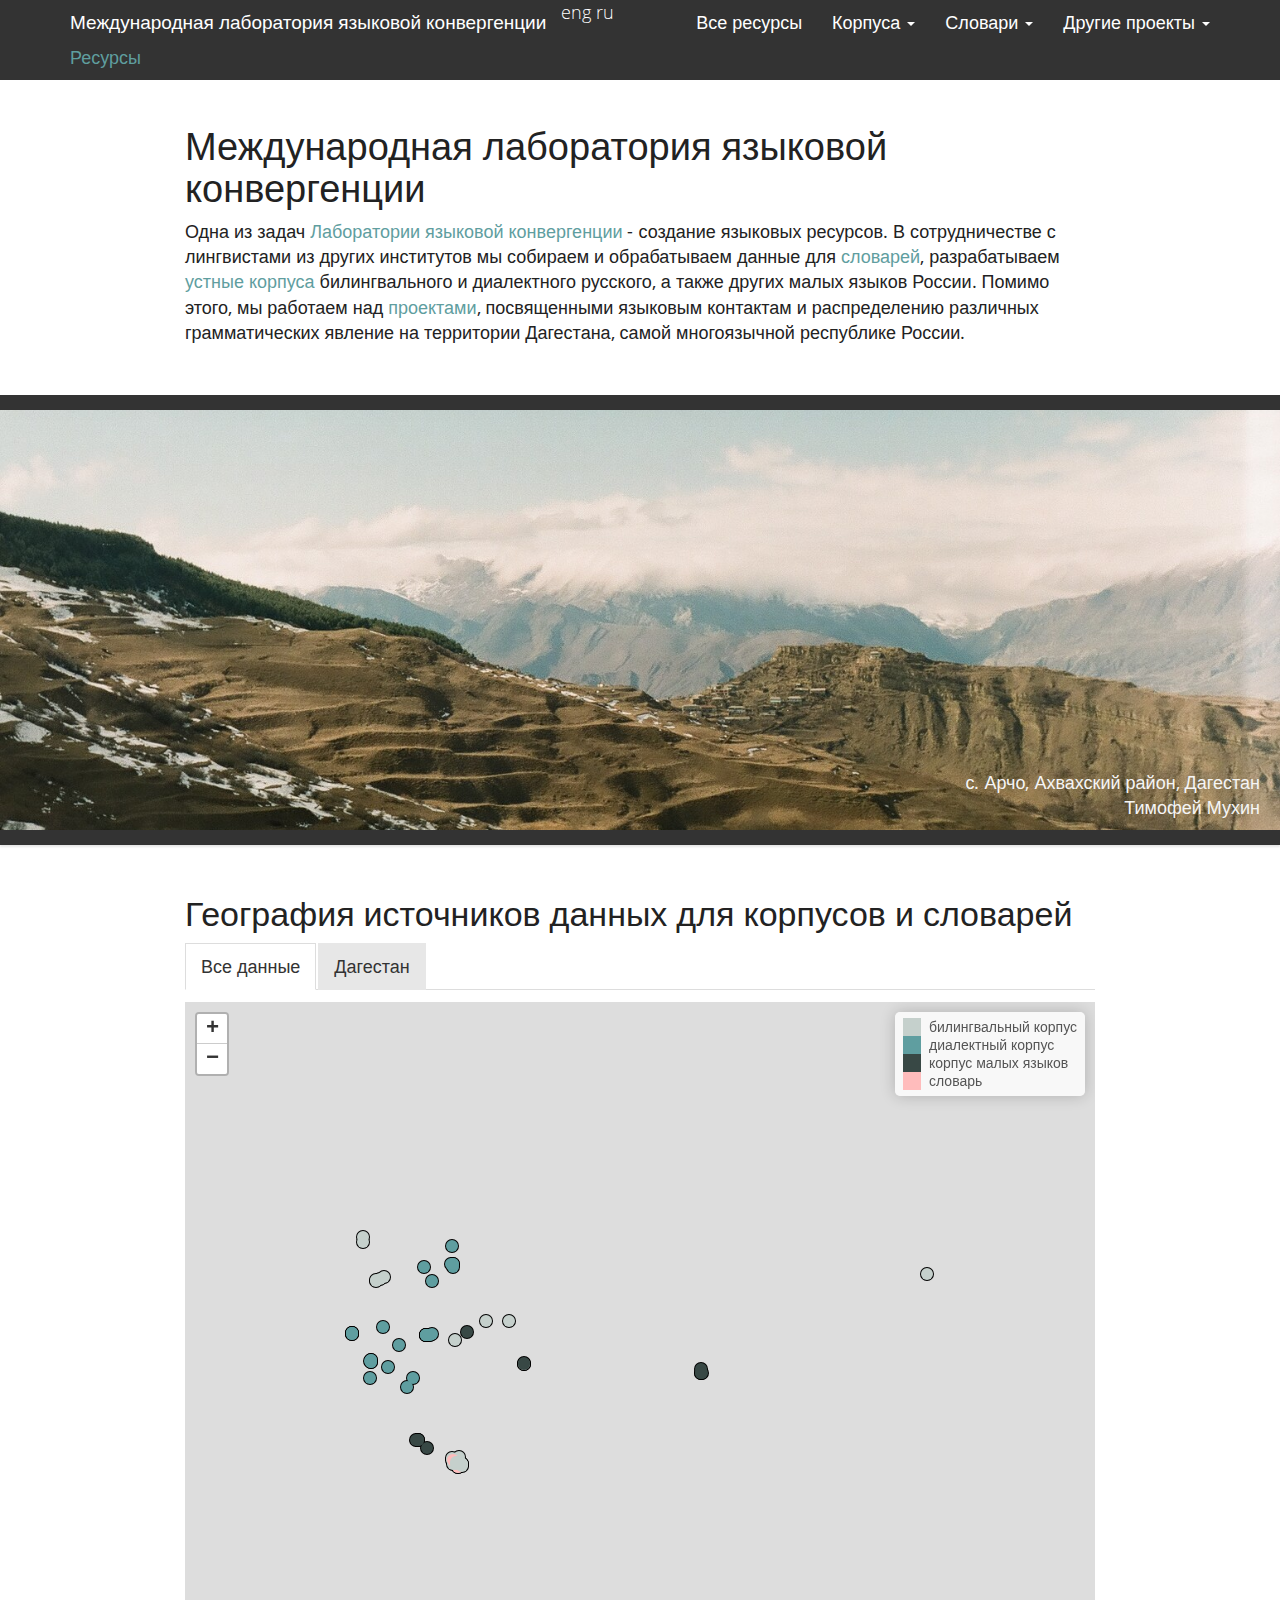
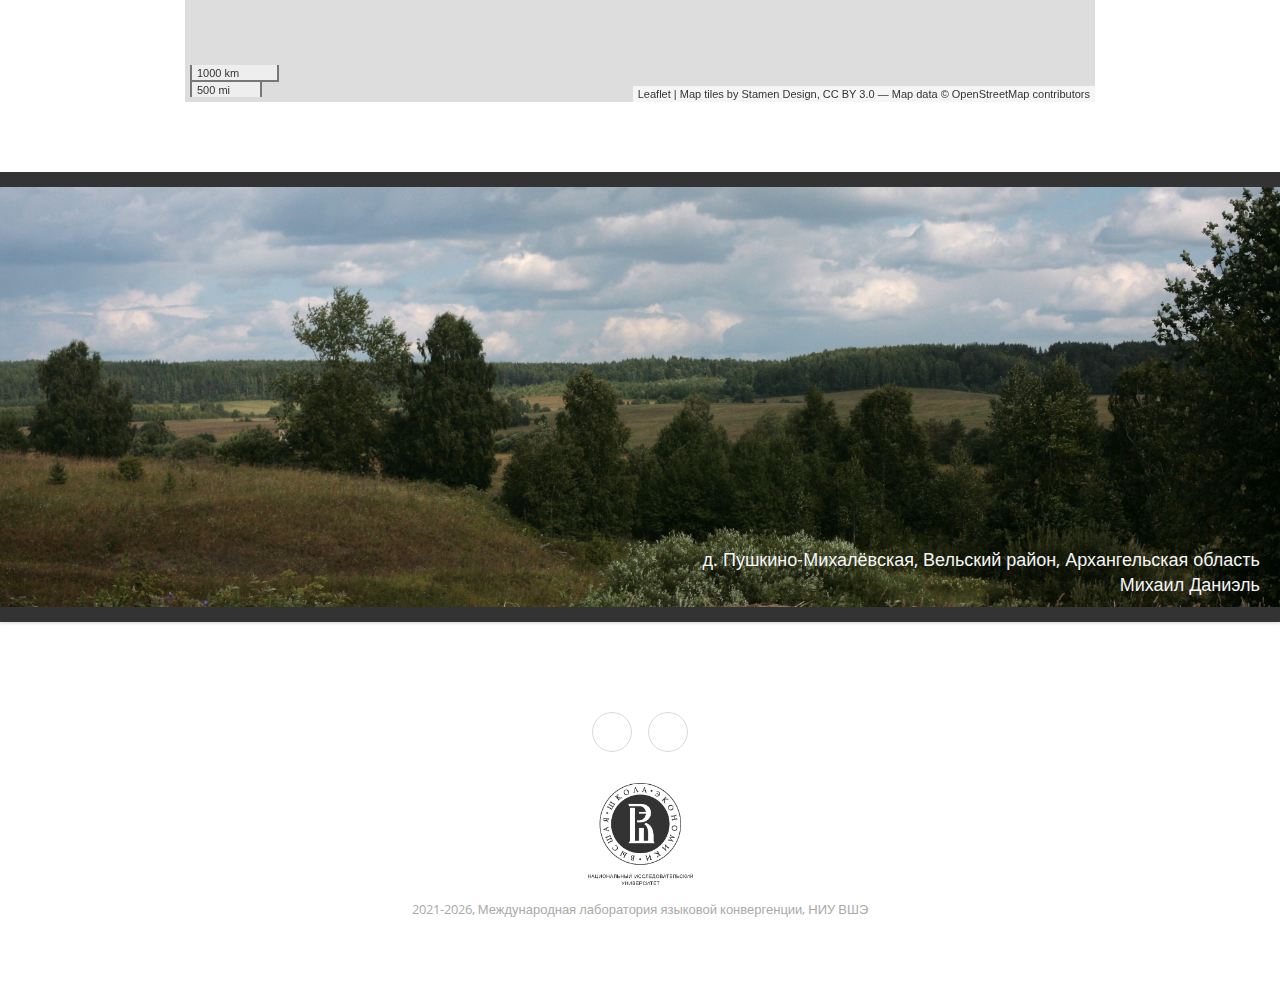
==== commit 39163c3f: "Keba link" ====
--- a/index_ru.html
+++ b/index_ru.html
@@ -305,6 +305,9 @@
           <a href="http://lingconlab.ru/khislavichi/">Хиславичский говор</a>
         </li>
         <li>
+          <a href="http://lingconlab.ru/keba">Говор с. Кеба</a>
+        </li>
+        <li>
           <a href="http://lingconlab.ru/luzhnikovo">Говор с. Лужниково</a>
         </li>
         <li>
@@ -454,7 +457,7 @@
 <div id="все-данные" class="section level2">
 <h2>Все данные</h2>
 <div id="htmlwidget-244aaddf2639520a3f5a" style="width:672px;height:480px;" class="leaflet html-widget"></div>
-<script type="application/json" data-for="htmlwidget-244aaddf2639520a3f5a">{"x":{"options":{"crs":{"crsClass":"L.CRS.EPSG3857","code":null,"proj4def":null,"projectedBounds":null,"options":{}},"zoomControl":true},"calls":[{"method":"addTiles","args":["Stamen.TonerLite",null,null,{"minZoom":0,"maxZoom":18,"tileSize":256,"subdomains":"abc","errorTileUrl":"","tms":false,"noWrap":false,"zoomOffset":0,"zoomReverse":false,"opacity":1,"zIndex":1,"detectRetina":false}]},{"method":"addProviderTiles","args":["Stamen.TonerLite",null,"Stamen.TonerLite",{"errorTileUrl":"","noWrap":false,"detectRetina":false}]},{"method":"addCircleMarkers","args":[[42.0667737913141,53.7377439427896,53.7275816330036,56.8175303936337,42.2787295960885,56.7941037490238,52.8118438478156,61.5840497029774,42.3670929471883,64.9636709620851,56.8132000251311,42.0239116208365,42.0244859122351,42.6354041927863,42.0207413383442,54.0310020318232,53.9973651792486,42.7326849271676,44.0461459817847,41.997634849241,45.047325634291,56.8121788258182,53.2158857420998,42.0700434215536,52.8455082905714,41.6166,41.6186,61.5288706079825,64.6256050950421,52.2971451922232,42.1731202031857,56.1580010871652,54.1255736470444,42.9783630890781,42.2528,42.2568,61.5011111551685,53.4392727240609,42.0752038246737,61.8854386188771,61.6998197462665,56.7716087858632,45.0640202992501,53.8246221431156,42.7814853152129,51.2501341810638,53.9797741389512,52.2960319548886,54.1331336744997,42.5610279346735,42.57056,42.57076,45.0536665194073,45.0768895052302,41.7516115516436,42.3434066080818,52.8139410490598,42.1525537527337,42.3497829967926,42.090877134908,58.0176303487814,42.2462440441286,62.0997772673689,42.205218594637,56.6316223876856,56.660748648431,56.6491470625369,56.6518927034026,56.6619268630899,56.6893558763497,56.7219958391981,56.6951005203014,58.0019777562738,57.4027634139348,55.7244642662795,56.9578188052796,62.6816695210031,62.9422093908765,62.9391563369877,62.9445567428191,62.6623687611176],[46.8686891234647,58.8417521398863,58.8426018649561,28.6875859088631,47.2311766742319,28.6841240628176,89.9874281348034,32.8425986617033,47.2450750893441,30.5597267894316,28.6823936395506,48.062863063121,47.9654743412296,47.2237373834487,48.0088832632428,31.898147668221,32.0073663363946,46.3217620718405,41.7812629017135,47.5843546506572,40.1804089995317,28.6973234956895,90.0474287407635,46.8612518446103,90.1071715824232,47.2647,47.2667,32.8290234921356,30.599377753857,39.3490966512283,47.7944906228771,46.7607042341594,32.0021865845453,47.4828249266475,47.0472,47.0512,42.656956040085,34.9267088496418,46.4117938699763,34.3590797360788,33.6219219200116,28.6706934313375,40.1760035538134,58.8864748097082,46.3174227964206,38.3774542925194,31.9937206687928,31.7879477629945,32.0140353069345,46.3016299250685,46.37278,46.37298,39.9459325397445,40.1862685927333,47.9289477688109,47.3297527348424,90.0421183092167,47.669665630058,47.3027470388149,46.917931536218,52.1504272351055,47.0005311482544,129.728479425133,47.8278686163628,42.2347652062606,42.4244838814762,41.8360782417641,41.7038957847617,41.7358457860172,41.6998952997355,42.6316559592833,41.6388958616272,56.2322823258891,34.1325446188435,36.8359550846001,48.7802817871615,46.4936074118857,46.1321514915384,46.4267476275263,46.3750392790236,41.3582859926678],6.6,null,["","","","","","","","","","","","","","","","","","","","","","","","","","","","","","","","","","","","","","","","","","","","","","","","","","","","","","","","","","","","","","","","","","","","","","","","","","","","","","","","",""],{"interactive":true,"className":"","stroke":false,"color":"black","weight":5,"opacity":0.5,"fill":true,"fillColor":"black","fillOpacity":1},null,null,["<a href='https://glottolog.org/resource/languoid/id/russ1263' target='_blank'>Russian<\/a><br><b>Топоним:<\/b> Арчиб <br> <b>Проект:<\/b> <a target=\"_blank\" href=\" http://parasolcorpus.org/dagrus/ \"> Корпус дагестанского русского","<a href='https://glottolog.org/resource/languoid/id/russ1263' target='_blank'>Russian<\/a><br><b>Топоним:<\/b> Баимово <br> <b>Проект:<\/b> <a target=\"_blank\" href=\" http://lingconlab.ru/BashkirRus/ \"> Корпус русской речи Башкирии","<a href='https://glottolog.org/resource/languoid/id/bash1264' target='_blank'>Bashkir<\/a><br><b>Топоним:<\/b> Баимово <br> <b>Проект:<\/b> <a target=\"_blank\" href=\" http://lingconlab.ru/spoken_bashkir/ \"> Устный корпус башкирского языка","<a href='https://glottolog.org/resource/languoid/id/russ1263' target='_blank'>Russian<\/a><br><b>Топоним:<\/b> Балаши <br> <b>Проект:<\/b> <a target=\"_blank\" href=\" http://lingconlab.ru/opochka \"> Корпус опочецких говоров","<a href='https://glottolog.org/resource/languoid/id/russ1263' target='_blank'>Russian<\/a><br><b>Топоним:<\/b> Балхар <br> <b>Проект:<\/b> <a target=\"_blank\" href=\" http://parasolcorpus.org/dagrus/ \"> Корпус дагестанского русского","<a href='https://glottolog.org/resource/languoid/id/russ1263' target='_blank'>Russian<\/a><br><b>Топоним:<\/b> Барабаны <br> <b>Проект:<\/b> <a target=\"_blank\" href=\" http://lingconlab.ru/opochka \"> Корпус опочецких говоров","<a href='https://glottolog.org/resource/languoid/id/khak1248' target='_blank'>Khakas<\/a><br><b>Топоним:<\/b> Бутрахты <br> <b>Проект:<\/b> <a target=\"_blank\" href=\" http://lingconlab.ru/spoken_khakas/ \"> Устный корпус диалектов хакасского языка","<a href='https://glottolog.org/resource/languoid/id/russ1263' target='_blank'>Russian<\/a><br><b>Топоним:<\/b> Ведлозеро <br> <b>Проект:<\/b> <a target=\"_blank\" href=\" http://lingconlab.ru/karelrus/ \"> Корпус русской речи Карелии","<a href='https://glottolog.org/resource/languoid/id/russ1263' target='_blank'>Russian<\/a><br><b>Топоним:<\/b> Верхние Убеки <br> <b>Проект:<\/b> <a target=\"_blank\" href=\" http://parasolcorpus.org/dagrus/ \"> Корпус дагестанского русского","<a href='https://glottolog.org/resource/languoid/id/russ1263' target='_blank'>Russian<\/a><br><b>Топоним:<\/b> Вокнаволок <br> <b>Проект:<\/b> <a target=\"_blank\" href=\" http://lingconlab.ru/karelrus/ \"> Корпус русской речи Карелии","<a href='https://glottolog.org/resource/languoid/id/russ1263' target='_blank'>Russian<\/a><br><b>Топоним:<\/b> Глазаново <br> <b>Проект:<\/b> <a target=\"_blank\" href=\" http://lingconlab.ru/opochka \"> Корпус опочецких говоров","<a href='https://glottolog.org/resource/languoid/id/russ1263' target='_blank'>Russian<\/a><br><b>Топоним:<\/b> Дарваг <br> <b>Проект:<\/b> <a target=\"_blank\" href=\" http://parasolcorpus.org/dagrus/ \"> Корпус дагестанского русского","<a href='https://glottolog.org/resource/languoid/id/russ1263' target='_blank'>Russian<\/a><br><b>Топоним:<\/b> Дубек <br> <b>Проект:<\/b> <a target=\"_blank\" href=\" http://parasolcorpus.org/dagrus/ \"> Корпус дагестанского русского","<a href='https://glottolog.org/resource/languoid/id/russ1263' target='_blank'>Russian<\/a><br><b>Топоним:<\/b> Дуранги <br> <b>Проект:<\/b> <a target=\"_blank\" href=\" http://parasolcorpus.org/dagrus/ \"> Корпус дагестанского русского","<a href='https://glottolog.org/resource/languoid/id/russ1263' target='_blank'>Russian<\/a><br><b>Топоним:<\/b> Ерси <br> <b>Проект:<\/b> <a target=\"_blank\" href=\" http://parasolcorpus.org/dagrus/ \"> Корпус дагестанского русского","<a href='https://glottolog.org/resource/languoid/id/russ1263' target='_blank'>Russian<\/a><br><b>Топоним:<\/b> Жанвиль <br> <b>Проект:<\/b> <a target=\"_blank\" href=\" http://lingconlab.ru/khislavichi/ \"> Корпус говора Хиславичского района","<a href='https://glottolog.org/resource/languoid/id/russ1263' target='_blank'>Russian<\/a><br><b>Топоним:<\/b> Жигалки <br> <b>Проект:<\/b> <a target=\"_blank\" href=\" http://lingconlab.ru/khislavichi/ \"> Корпус говора Хиславичского района","<a href='https://glottolog.org/resource/languoid/id/russ1263' target='_blank'>Russian<\/a><br><b>Топоним:<\/b> Зило <br> <b>Проект:<\/b> <a target=\"_blank\" href=\" http://parasolcorpus.org/dagrus/ \"> Корпус дагестанского русского","<a href='https://glottolog.org/resource/languoid/id/abaz1241' target='_blank'>Abaza<\/a><br><b>Топоним:<\/b> Инжич-Чукун <br> <b>Проект:<\/b> <a target=\"_blank\" href=\" http://lingconlab.ru/spoken_abaza/ \"> Устный корпус абазинского языка","<a href='https://glottolog.org/resource/languoid/id/russ1263' target='_blank'>Russian<\/a><br><b>Топоним:<\/b> Ицари <br> <b>Проект:<\/b> <a target=\"_blank\" href=\" http://parasolcorpus.org/dagrus/ \"> Корпус дагестанского русского","<a href='https://glottolog.org/resource/languoid/id/adyg1241' target='_blank'>Adyghe<\/a><br><b>Топоним:<\/b> Кабехабль <br> <b>Проект:<\/b> <a target=\"_blank\" href=\" http://lingconlab.ru/spoken_adyghe/ \"> Устный корпус адыгейского языка","<a href='https://glottolog.org/resource/languoid/id/russ1263' target='_blank'>Russian<\/a><br><b>Топоним:<\/b> Кадниково <br> <b>Проект:<\/b> <a target=\"_blank\" href=\" http://lingconlab.ru/opochka \"> Корпус опочецких говоров","<a href='https://glottolog.org/resource/languoid/id/khak1248' target='_blank'>Khakas<\/a><br><b>Топоним:<\/b> Казановка <br> <b>Проект:<\/b> <a target=\"_blank\" href=\" http://lingconlab.ru/spoken_khakas/ \"> Устный корпус диалектов хакасского языка","<a href='https://glottolog.org/resource/languoid/id/russ1263' target='_blank'>Russian<\/a><br><b>Топоним:<\/b> Калиб <br> <b>Проект:<\/b> <a target=\"_blank\" href=\" http://parasolcorpus.org/dagrus/ \"> Корпус дагестанского русского","<a href='https://glottolog.org/resource/languoid/id/khak1248' target='_blank'>Khakas<\/a><br><b>Топоним:<\/b> Карагай <br> <b>Проект:<\/b> <a target=\"_blank\" href=\" http://lingconlab.ru/spoken_khakas/ \"> Устный корпус диалектов хакасского языка","<a href='https://glottolog.org/resource/languoid/id/russ1263' target='_blank'>Russian<\/a><br><b>Топоним:<\/b> Кина <br> <b>Проект:<\/b> <a target=\"_blank\" href=\" http://parasolcorpus.org/dagrus/ \"> Корпус дагестанского русского","<a href='https://glottolog.org/resource/languoid/id/rutu1240' target='_blank'>Rutul<\/a><br><b>Топоним:<\/b> Кина <br> <b>Проект:<\/b> <a target=\"_blank\" href=\" https://linghub.ru/rutuldict/ \"> Словарь рутульского языка","<a href='https://glottolog.org/resource/languoid/id/russ1263' target='_blank'>Russian<\/a><br><b>Топоним:<\/b> Кинерма <br> <b>Проект:<\/b> <a target=\"_blank\" href=\" http://lingconlab.ru/karelrus/ \"> Корпус русской речи Карелии","<a href='https://glottolog.org/resource/languoid/id/russ1263' target='_blank'>Russian<\/a><br><b>Топоним:<\/b> Костомукша <br> <b>Проект:<\/b> <a target=\"_blank\" href=\" http://lingconlab.ru/karelrus/ \"> Корпус русской речи Карелии","<a href='https://glottolog.org/resource/languoid/id/russ1263' target='_blank'>Russian<\/a><br><b>Топоним:<\/b> Малинино <br> <b>Проект:<\/b> <a target=\"_blank\" href=\" http://lingconlab.ru/malinino/ \"> Корпус говора села Малинино","<a href='https://glottolog.org/resource/languoid/id/russ1263' target='_blank'>Russian<\/a><br><b>Топоним:<\/b> Маллакент <br> <b>Проект:<\/b> <a target=\"_blank\" href=\" http://parasolcorpus.org/dagrus/ \"> Корпус дагестанского русского","<a href='https://glottolog.org/resource/languoid/id/russ1263' target='_blank'>Russian<\/a><br><b>Топоним:<\/b> Малое Карачкино <br> <b>Проект:<\/b> <a target=\"_blank\" href=\" http://lingconlab.ru/ChuvashRus/ \"> Корпус русской речи Чувашии","<a href='https://glottolog.org/resource/languoid/id/russ1263' target='_blank'>Russian<\/a><br><b>Топоним:<\/b> Малые Хутора <br> <b>Проект:<\/b> <a target=\"_blank\" href=\" http://lingconlab.ru/khislavichi/ \"> Корпус говора Хиславичского района","<a href='https://glottolog.org/resource/languoid/id/russ1263' target='_blank'>Russian<\/a><br><b>Топоним:<\/b> Махачкала <br> <b>Проект:<\/b> <a target=\"_blank\" href=\" http://parasolcorpus.org/dagrus/ \"> Корпус дагестанского русского","<a href='https://glottolog.org/resource/languoid/id/russ1263' target='_blank'>Russian<\/a><br><b>Топоним:<\/b> Мегеб <br> <b>Проект:<\/b> <a target=\"_blank\" href=\" http://parasolcorpus.org/dagrus/ \"> Корпус дагестанского русского","<a href='https://glottolog.org/resource/languoid/id/mege1234' target='_blank'>Megeb<\/a><br><b>Топоним:<\/b> Мегеб <br> <b>Проект:<\/b> <a target=\"_blank\" href=\" http://lingconlab.ru/MehwebDict/ \"> Словарь мегебского языка","<a href='https://glottolog.org/resource/languoid/id/russ1263' target='_blank'>Russian<\/a><br><b>Топоним:<\/b> Михалёвская <br> <b>Проект:<\/b> <a target=\"_blank\" href=\" http://www.parasolcorpus.org/Pushkino/login.php \"> Корпус устьянских говоров","<a href='https://glottolog.org/resource/languoid/id/russ1263' target='_blank'>Russian<\/a><br><b>Топоним:<\/b> Нехочи <br> <b>Проект:<\/b> <a target=\"_blank\" href=\" http://lingconlab.ru/nekhochi/ \"> Корпус говора деревни Нехочи","<a href='https://glottolog.org/resource/languoid/id/russ1263' target='_blank'>Russian<\/a><br><b>Топоним:<\/b> Никар <br> <b>Проект:<\/b> <a target=\"_blank\" href=\" http://parasolcorpus.org/dagrus/ \"> Корпус дагестанского русского","<a href='https://glottolog.org/resource/languoid/id/russ1263' target='_blank'>Russian<\/a><br><b>Топоним:<\/b> Петрозаводск <br> <b>Проект:<\/b> <a target=\"_blank\" href=\" http://lingconlab.ru/karelrus/ \"> Корпус русской речи Карелии","<a href='https://glottolog.org/resource/languoid/id/russ1263' target='_blank'>Russian<\/a><br><b>Топоним:<\/b> Пряжа <br> <b>Проект:<\/b> <a target=\"_blank\" href=\" http://lingconlab.ru/karelrus/ \"> Корпус русской речи Карелии","<a href='https://glottolog.org/resource/languoid/id/russ1263' target='_blank'>Russian<\/a><br><b>Топоним:<\/b> Пуршево <br> <b>Проект:<\/b> <a target=\"_blank\" href=\" http://lingconlab.ru/opochka \"> Корпус опочецких говоров","<a href='https://glottolog.org/resource/languoid/id/adyg1241' target='_blank'>Adyghe<\/a><br><b>Топоним:<\/b> Пшичо <br> <b>Проект:<\/b> <a target=\"_blank\" href=\" http://lingconlab.ru/spoken_adyghe/ \"> Устный корпус адыгейского языка","<a href='https://glottolog.org/resource/languoid/id/bash1264' target='_blank'>Bashkir<\/a><br><b>Топоним:<\/b> Рахметово <br> <b>Проект:<\/b> <a target=\"_blank\" href=\" http://lingconlab.ru/spoken_bashkir/ \"> Устный корпус башкирского языка","<a href='https://glottolog.org/resource/languoid/id/russ1263' target='_blank'>Russian<\/a><br><b>Топоним:<\/b> Риквани <br> <b>Проект:<\/b> <a target=\"_blank\" href=\" http://parasolcorpus.org/dagrus/ \"> Корпус дагестанского русского","<a href='https://glottolog.org/resource/languoid/id/russ1263' target='_blank'>Russian<\/a><br><b>Топоним:<\/b> Роговатое <br> <b>Проект:<\/b> <a target=\"_blank\" href=\" http://lingconlab.ru/rogovatka/ \"> Корпус говора села Роговатка","<a href='https://glottolog.org/resource/languoid/id/russ1263' target='_blank'>Russian<\/a><br><b>Топоним:<\/b> Соино <br> <b>Проект:<\/b> <a target=\"_blank\" href=\" http://lingconlab.ru/khislavichi/ \"> Корпус говора Хиславичского района","<a href='https://glottolog.org/resource/languoid/id/russ1263' target='_blank'>Russian<\/a><br><b>Топоним:<\/b> Спиридонова Буда <br> <b>Проект:<\/b> <a target=\"_blank\" href=\" http://lingconlab.ru/SpiridonovaBuda/ \"> Корпус говора села Спиридонова Буда","<a href='https://glottolog.org/resource/languoid/id/russ1263' target='_blank'>Russian<\/a><br><b>Топоним:<\/b> Стайки <br> <b>Проект:<\/b> <a target=\"_blank\" href=\" http://lingconlab.ru/khislavichi/ \"> Корпус говора Хиславичского района","<a href='https://glottolog.org/resource/languoid/id/russ1263' target='_blank'>Russian<\/a><br><b>Топоним:<\/b> Тлибишо <br> <b>Проект:<\/b> <a target=\"_blank\" href=\" http://parasolcorpus.org/dagrus/ \"> Корпус дагестанского русского","<a href='https://glottolog.org/resource/languoid/id/russ1263' target='_blank'>Russian<\/a><br><b>Топоним:<\/b> Тукита <br> <b>Проект:<\/b> <a target=\"_blank\" href=\" http://parasolcorpus.org/dagrus/ \"> Корпус дагестанского русского","<a href='https://glottolog.org/resource/languoid/id/kara1474' target='_blank'>Karata<\/a><br><b>Топоним:<\/b> Тукита <br> <b>Проект:<\/b> <a target=\"_blank\" href=\" http://lingconlab.ru/TukitaDict/ \"> Словарь тукитинского языка","<a href='https://glottolog.org/resource/languoid/id/kaba1278' target='_blank'>Kabardian<\/a><br><b>Топоним:<\/b> Уляп <br> <b>Проект:<\/b> <a target=\"_blank\" href=\" http://lingconlab.ru/spoken_besleney/ \"> Устный корпус бесленеевского диалекта кабардино-черкесского языка","<a href='https://glottolog.org/resource/languoid/id/adyg1241' target='_blank'>Adyghe<\/a><br><b>Топоним:<\/b> Хатажукай <br> <b>Проект:<\/b> <a target=\"_blank\" href=\" http://lingconlab.ru/spoken_adyghe/ \"> Устный корпус адыгейского языка","<a href='https://glottolog.org/resource/languoid/id/russ1263' target='_blank'>Russian<\/a><br><b>Топоним:<\/b> Хив <br> <b>Проект:<\/b> <a target=\"_blank\" href=\" http://parasolcorpus.org/dagrus/ \"> Корпус дагестанского русского","<a href='https://glottolog.org/resource/languoid/id/russ1263' target='_blank'>Russian<\/a><br><b>Топоним:<\/b> Цухта <br> <b>Проект:<\/b> <a target=\"_blank\" href=\" http://parasolcorpus.org/dagrus/ \"> Корпус дагестанского русского","<a href='https://glottolog.org/resource/languoid/id/khak1248' target='_blank'>Khakas<\/a><br><b>Топоним:<\/b> Чиланы <br> <b>Проект:<\/b> <a target=\"_blank\" href=\" http://lingconlab.ru/spoken_khakas/ \"> Устный корпус диалектов хакасского языка","<a href='https://glottolog.org/resource/languoid/id/russ1263' target='_blank'>Russian<\/a><br><b>Топоним:<\/b> Чишили <br> <b>Проект:<\/b> <a target=\"_blank\" href=\" http://parasolcorpus.org/dagrus/ \"> Корпус дагестанского русского","<a href='https://glottolog.org/resource/languoid/id/russ1263' target='_blank'>Russian<\/a><br><b>Топоним:<\/b> Чуни <br> <b>Проект:<\/b> <a target=\"_blank\" href=\" http://parasolcorpus.org/dagrus/ \"> Корпус дагестанского русского","<a href='https://glottolog.org/resource/languoid/id/russ1263' target='_blank'>Russian<\/a><br><b>Топоним:<\/b> Шалиб <br> <b>Проект:<\/b> <a target=\"_blank\" href=\" http://parasolcorpus.org/dagrus/ \"> Корпус дагестанского русского","<a href='https://glottolog.org/resource/languoid/id/russ1263' target='_blank'>Russian<\/a><br><b>Топоним:<\/b> Шамардан <br> <b>Проект:<\/b> <a target=\"_blank\" href=\" http://lingconlab.ru/BesermanRus/ \"> Корпус русской речи бесермян","<a href='https://glottolog.org/resource/languoid/id/russ1263' target='_blank'>Russian<\/a><br><b>Топоним:<\/b> Шангода <br> <b>Проект:<\/b> <a target=\"_blank\" href=\" http://parasolcorpus.org/dagrus/ \"> Корпус дагестанского русского","<a href='https://glottolog.org/resource/languoid/id/russ1263' target='_blank'>Russian<\/a><br><b>Топоним:<\/b> Якутск <br> <b>Проект:<\/b> <a target=\"_blank\" href=\" http://lingconlab.ru/cs_yakut/ \"> Якутско-русский корпус переключения кода","<a href='https://glottolog.org/resource/languoid/id/russ1263' target='_blank'>Russian<\/a><br><b>Топоним:<\/b> Янгикент <br> <b>Проект:<\/b> <a target=\"_blank\" href=\" http://parasolcorpus.org/dagrus/ \"> Корпус дагестанского русского","<a href='https://glottolog.org/resource/languoid/id/russ1263' target='_blank'>Russian<\/a><br><b>Топоним:<\/b> Мугреево-Никольское <br> <b>Проект:<\/b> <a target=\"_blank\" href=\" http://lingconlab.ru/lukhteza/ \"> Корпус говоров низовья рек Лух и Теза","<a href='https://glottolog.org/resource/languoid/id/russ1263' target='_blank'>Russian<\/a><br><b>Топоним:<\/b> Нижний Ландех <br> <b>Проект:<\/b> <a target=\"_blank\" href=\" http://lingconlab.ru/lukhteza/ \"> Корпус говоров низовья рек Лух и Теза","<a href='https://glottolog.org/resource/languoid/id/russ1263' target='_blank'>Russian<\/a><br><b>Топоним:<\/b> Преображенское <br> <b>Проект:<\/b> <a target=\"_blank\" href=\" http://lingconlab.ru/lukhteza/ \"> Корпус говоров низовья рек Лух и Теза","<a href='https://glottolog.org/resource/languoid/id/russ1263' target='_blank'>Russian<\/a><br><b>Топоним:<\/b> Хотимль <br> <b>Проект:<\/b> <a target=\"_blank\" href=\" http://lingconlab.ru/lukhteza/ \"> Корпус говоров низовья рек Лух и Теза","<a href='https://glottolog.org/resource/languoid/id/russ1263' target='_blank'>Russian<\/a><br><b>Топоним:<\/b> Домнино <br> <b>Проект:<\/b> <a target=\"_blank\" href=\" http://lingconlab.ru/lukhteza/ \"> Корпус говоров низовья рек Лух и Теза","<a href='https://glottolog.org/resource/languoid/id/russ1263' target='_blank'>Russian<\/a><br><b>Топоним:<\/b> Ряполово <br> <b>Проект:<\/b> <a target=\"_blank\" href=\" http://lingconlab.ru/lukhteza/ \"> Корпус говоров низовья рек Лух и Теза","<a href='https://glottolog.org/resource/languoid/id/russ1263' target='_blank'>Russian<\/a><br><b>Топоним:<\/b> Погорелка <br> <b>Проект:<\/b> <a target=\"_blank\" href=\" http://lingconlab.ru/lukhteza/ \"> Корпус говоров низовья рек Лух и Теза","<a href='https://glottolog.org/resource/languoid/id/russ1263' target='_blank'>Russian<\/a><br><b>Топоним:<\/b> Волокобино <br> <b>Проект:<\/b> <a target=\"_blank\" href=\" http://lingconlab.ru/lukhteza/ \"> Корпус говоров низовья рек Лух и Теза","<a href='https://glottolog.org/resource/languoid/id/russ1263' target='_blank'>Russian<\/a><br><b>Топоним:<\/b> Пермь <br> <b>Проект:<\/b> <a target=\"_blank\" href=\" http://lingconlab.ru/romarus \"> Корпус цыганского русского","<a href='https://glottolog.org/resource/languoid/id/russ1263' target='_blank'>Russian<\/a><br><b>Топоним:<\/b> Лужниково <br> <b>Проект:<\/b> <a target=\"_blank\" href=\" http://lingconlab.ru/luzhnikovo \"> Лужниковский корпус","<a href='https://glottolog.org/resource/languoid/id/russ1263' target='_blank'>Russian<\/a><br><b>Топоним:<\/b> Звенигород <br> <b>Проект:<\/b> <a target=\"_blank\" href=\" http://lingconlab.ru/zvenigorod/ \"> Корпус говора города Звенигород","<a href='https://glottolog.org/resource/languoid/id/east2328' target='_blank'>Eastern Mari<\/a><br><b>Топоним:<\/b> Старый Торъял <br> <b>Проект:<\/b> <a target=\"_blank\" href=\" http://lingconlab.ru/spoken_meadow_mari/ \"> Устный корпус лугового марийского языка","<a href='https://glottolog.org/resource/languoid/id/russ1263' target='_blank'>Russian<\/a><br><b>Топоним:<\/b> Вадюга <br> <b>Проект:<\/b> <a target=\"_blank\" href=\" http://lingconlab.ru/vaduga/ \"> Корпус говора верхней Пинеги и Выи","<a href='https://glottolog.org/resource/languoid/id/russ1263' target='_blank'>Russian<\/a><br><b>Топоним:<\/b> Тинева <br> <b>Проект:<\/b> <a target=\"_blank\" href=\" http://lingconlab.ru/vaduga/ \"> Корпус говора верхней Пинеги и Выи","<a href='https://glottolog.org/resource/languoid/id/russ1263' target='_blank'>Russian<\/a><br><b>Топоним:<\/b> Зайцево <br> <b>Проект:<\/b> <a target=\"_blank\" href=\" http://lingconlab.ru/vaduga/ \"> Корпус говора верхней Пинеги и Выи","<a href='https://glottolog.org/resource/languoid/id/russ1263' target='_blank'>Russian<\/a><br><b>Топоним:<\/b> Подольская <br> <b>Проект:<\/b> <a target=\"_blank\" href=\" http://lingconlab.ru/vaduga/ \"> Корпус говора верхней Пинеги и Выи","<a href='https://glottolog.org/resource/languoid/id/russ1263' target='_blank'>Russian<\/a><br><b>Топоним:<\/b> Низ <br> <b>Проект:<\/b> <a target=\"_blank\" href=\" http://lingconlab.ru/tserkovnoe \"> Корпус говора села Церковное"],null,null,{"interactive":false,"permanent":false,"direction":"auto","opacity":1,"offset":[0,0],"textsize":"10px","textOnly":false,"className":"","sticky":true},null]},{"method":"addCircleMarkers","args":[[42.0667737913141,53.7377439427896,53.7275816330036,56.8175303936337,42.2787295960885,56.7941037490238,52.8118438478156,61.5840497029774,42.3670929471883,64.9636709620851,56.8132000251311,42.0239116208365,42.0244859122351,42.6354041927863,42.0207413383442,54.0310020318232,53.9973651792486,42.7326849271676,44.0461459817847,41.997634849241,45.047325634291,56.8121788258182,53.2158857420998,42.0700434215536,52.8455082905714,41.6166,41.6186,61.5288706079825,64.6256050950421,52.2971451922232,42.1731202031857,56.1580010871652,54.1255736470444,42.9783630890781,42.2528,42.2568,61.5011111551685,53.4392727240609,42.0752038246737,61.8854386188771,61.6998197462665,56.7716087858632,45.0640202992501,53.8246221431156,42.7814853152129,51.2501341810638,53.9797741389512,52.2960319548886,54.1331336744997,42.5610279346735,42.57056,42.57076,45.0536665194073,45.0768895052302,41.7516115516436,42.3434066080818,52.8139410490598,42.1525537527337,42.3497829967926,42.090877134908,58.0176303487814,42.2462440441286,62.0997772673689,42.205218594637,56.6316223876856,56.660748648431,56.6491470625369,56.6518927034026,56.6619268630899,56.6893558763497,56.7219958391981,56.6951005203014,58.0019777562738,57.4027634139348,55.7244642662795,56.9578188052796,62.6816695210031,62.9422093908765,62.9391563369877,62.9445567428191,62.6623687611176],[46.8686891234647,58.8417521398863,58.8426018649561,28.6875859088631,47.2311766742319,28.6841240628176,89.9874281348034,32.8425986617033,47.2450750893441,30.5597267894316,28.6823936395506,48.062863063121,47.9654743412296,47.2237373834487,48.0088832632428,31.898147668221,32.0073663363946,46.3217620718405,41.7812629017135,47.5843546506572,40.1804089995317,28.6973234956895,90.0474287407635,46.8612518446103,90.1071715824232,47.2647,47.2667,32.8290234921356,30.599377753857,39.3490966512283,47.7944906228771,46.7607042341594,32.0021865845453,47.4828249266475,47.0472,47.0512,42.656956040085,34.9267088496418,46.4117938699763,34.3590797360788,33.6219219200116,28.6706934313375,40.1760035538134,58.8864748097082,46.3174227964206,38.3774542925194,31.9937206687928,31.7879477629945,32.0140353069345,46.3016299250685,46.37278,46.37298,39.9459325397445,40.1862685927333,47.9289477688109,47.3297527348424,90.0421183092167,47.669665630058,47.3027470388149,46.917931536218,52.1504272351055,47.0005311482544,129.728479425133,47.8278686163628,42.2347652062606,42.4244838814762,41.8360782417641,41.7038957847617,41.7358457860172,41.6998952997355,42.6316559592833,41.6388958616272,56.2322823258891,34.1325446188435,36.8359550846001,48.7802817871615,46.4936074118857,46.1321514915384,46.4267476275263,46.3750392790236,41.3582859926678],6,null,["","","","","","","","","","","","","","","","","","","","","","","","","","","","","","","","","","","","","","","","","","","","","","","","","","","","","","","","","","","","","","","","","","","","","","","","","","","","","","","","",""],{"interactive":true,"className":"","stroke":false,"color":["#C5D0CC","#C5D0CC","#384845","#5F9EA0","#C5D0CC","#5F9EA0","#384845","#C5D0CC","#C5D0CC","#C5D0CC","#5F9EA0","#C5D0CC","#C5D0CC","#C5D0CC","#C5D0CC","#5F9EA0","#5F9EA0","#C5D0CC","#384845","#C5D0CC","#384845","#5F9EA0","#384845","#C5D0CC","#384845","#C5D0CC","#FFBCBC","#C5D0CC","#C5D0CC","#5F9EA0","#C5D0CC","#C5D0CC","#5F9EA0","#C5D0CC","#C5D0CC","#FFBCBC","#5F9EA0","#5F9EA0","#C5D0CC","#C5D0CC","#C5D0CC","#5F9EA0","#384845","#384845","#C5D0CC","#5F9EA0","#5F9EA0","#5F9EA0","#5F9EA0","#C5D0CC","#C5D0CC","#FFBCBC","#384845","#384845","#C5D0CC","#C5D0CC","#384845","#C5D0CC","#C5D0CC","#C5D0CC","#C5D0CC","#C5D0CC","#C5D0CC","#C5D0CC","#5F9EA0","#5F9EA0","#5F9EA0","#5F9EA0","#5F9EA0","#5F9EA0","#5F9EA0","#5F9EA0","#C5D0CC","#5F9EA0","#5F9EA0","#384845","#5F9EA0","#5F9EA0","#5F9EA0","#5F9EA0","#5F9EA0"],"weight":5,"opacity":0.5,"fill":true,"fillColor":["#C5D0CC","#C5D0CC","#384845","#5F9EA0","#C5D0CC","#5F9EA0","#384845","#C5D0CC","#C5D0CC","#C5D0CC","#5F9EA0","#C5D0CC","#C5D0CC","#C5D0CC","#C5D0CC","#5F9EA0","#5F9EA0","#C5D0CC","#384845","#C5D0CC","#384845","#5F9EA0","#384845","#C5D0CC","#384845","#C5D0CC","#FFBCBC","#C5D0CC","#C5D0CC","#5F9EA0","#C5D0CC","#C5D0CC","#5F9EA0","#C5D0CC","#C5D0CC","#FFBCBC","#5F9EA0","#5F9EA0","#C5D0CC","#C5D0CC","#C5D0CC","#5F9EA0","#384845","#384845","#C5D0CC","#5F9EA0","#5F9EA0","#5F9EA0","#5F9EA0","#C5D0CC","#C5D0CC","#FFBCBC","#384845","#384845","#C5D0CC","#C5D0CC","#384845","#C5D0CC","#C5D0CC","#C5D0CC","#C5D0CC","#C5D0CC","#C5D0CC","#C5D0CC","#5F9EA0","#5F9EA0","#5F9EA0","#5F9EA0","#5F9EA0","#5F9EA0","#5F9EA0","#5F9EA0","#C5D0CC","#5F9EA0","#5F9EA0","#384845","#5F9EA0","#5F9EA0","#5F9EA0","#5F9EA0","#5F9EA0"],"fillOpacity":1},null,null,["<a href='https://glottolog.org/resource/languoid/id/russ1263' target='_blank'>Russian<\/a><br><b>Топоним:<\/b> Арчиб <br> <b>Проект:<\/b> <a target=\"_blank\" href=\" http://parasolcorpus.org/dagrus/ \"> Корпус дагестанского русского","<a href='https://glottolog.org/resource/languoid/id/russ1263' target='_blank'>Russian<\/a><br><b>Топоним:<\/b> Баимово <br> <b>Проект:<\/b> <a target=\"_blank\" href=\" http://lingconlab.ru/BashkirRus/ \"> Корпус русской речи Башкирии","<a href='https://glottolog.org/resource/languoid/id/bash1264' target='_blank'>Bashkir<\/a><br><b>Топоним:<\/b> Баимово <br> <b>Проект:<\/b> <a target=\"_blank\" href=\" http://lingconlab.ru/spoken_bashkir/ \"> Устный корпус башкирского языка","<a href='https://glottolog.org/resource/languoid/id/russ1263' target='_blank'>Russian<\/a><br><b>Топоним:<\/b> Балаши <br> <b>Проект:<\/b> <a target=\"_blank\" href=\" http://lingconlab.ru/opochka \"> Корпус опочецких говоров","<a href='https://glottolog.org/resource/languoid/id/russ1263' target='_blank'>Russian<\/a><br><b>Топоним:<\/b> Балхар <br> <b>Проект:<\/b> <a target=\"_blank\" href=\" http://parasolcorpus.org/dagrus/ \"> Корпус дагестанского русского","<a href='https://glottolog.org/resource/languoid/id/russ1263' target='_blank'>Russian<\/a><br><b>Топоним:<\/b> Барабаны <br> <b>Проект:<\/b> <a target=\"_blank\" href=\" http://lingconlab.ru/opochka \"> Корпус опочецких говоров","<a href='https://glottolog.org/resource/languoid/id/khak1248' target='_blank'>Khakas<\/a><br><b>Топоним:<\/b> Бутрахты <br> <b>Проект:<\/b> <a target=\"_blank\" href=\" http://lingconlab.ru/spoken_khakas/ \"> Устный корпус диалектов хакасского языка","<a href='https://glottolog.org/resource/languoid/id/russ1263' target='_blank'>Russian<\/a><br><b>Топоним:<\/b> Ведлозеро <br> <b>Проект:<\/b> <a target=\"_blank\" href=\" http://lingconlab.ru/karelrus/ \"> Корпус русской речи Карелии","<a href='https://glottolog.org/resource/languoid/id/russ1263' target='_blank'>Russian<\/a><br><b>Топоним:<\/b> Верхние Убеки <br> <b>Проект:<\/b> <a target=\"_blank\" href=\" http://parasolcorpus.org/dagrus/ \"> Корпус дагестанского русского","<a href='https://glottolog.org/resource/languoid/id/russ1263' target='_blank'>Russian<\/a><br><b>Топоним:<\/b> Вокнаволок <br> <b>Проект:<\/b> <a target=\"_blank\" href=\" http://lingconlab.ru/karelrus/ \"> Корпус русской речи Карелии","<a href='https://glottolog.org/resource/languoid/id/russ1263' target='_blank'>Russian<\/a><br><b>Топоним:<\/b> Глазаново <br> <b>Проект:<\/b> <a target=\"_blank\" href=\" http://lingconlab.ru/opochka \"> Корпус опочецких говоров","<a href='https://glottolog.org/resource/languoid/id/russ1263' target='_blank'>Russian<\/a><br><b>Топоним:<\/b> Дарваг <br> <b>Проект:<\/b> <a target=\"_blank\" href=\" http://parasolcorpus.org/dagrus/ \"> Корпус дагестанского русского","<a href='https://glottolog.org/resource/languoid/id/russ1263' target='_blank'>Russian<\/a><br><b>Топоним:<\/b> Дубек <br> <b>Проект:<\/b> <a target=\"_blank\" href=\" http://parasolcorpus.org/dagrus/ \"> Корпус дагестанского русского","<a href='https://glottolog.org/resource/languoid/id/russ1263' target='_blank'>Russian<\/a><br><b>Топоним:<\/b> Дуранги <br> <b>Проект:<\/b> <a target=\"_blank\" href=\" http://parasolcorpus.org/dagrus/ \"> Корпус дагестанского русского","<a href='https://glottolog.org/resource/languoid/id/russ1263' target='_blank'>Russian<\/a><br><b>Топоним:<\/b> Ерси <br> <b>Проект:<\/b> <a target=\"_blank\" href=\" http://parasolcorpus.org/dagrus/ \"> Корпус дагестанского русского","<a href='https://glottolog.org/resource/languoid/id/russ1263' target='_blank'>Russian<\/a><br><b>Топоним:<\/b> Жанвиль <br> <b>Проект:<\/b> <a target=\"_blank\" href=\" http://lingconlab.ru/khislavichi/ \"> Корпус говора Хиславичского района","<a href='https://glottolog.org/resource/languoid/id/russ1263' target='_blank'>Russian<\/a><br><b>Топоним:<\/b> Жигалки <br> <b>Проект:<\/b> <a target=\"_blank\" href=\" http://lingconlab.ru/khislavichi/ \"> Корпус говора Хиславичского района","<a href='https://glottolog.org/resource/languoid/id/russ1263' target='_blank'>Russian<\/a><br><b>Топоним:<\/b> Зило <br> <b>Проект:<\/b> <a target=\"_blank\" href=\" http://parasolcorpus.org/dagrus/ \"> Корпус дагестанского русского","<a href='https://glottolog.org/resource/languoid/id/abaz1241' target='_blank'>Abaza<\/a><br><b>Топоним:<\/b> Инжич-Чукун <br> <b>Проект:<\/b> <a target=\"_blank\" href=\" http://lingconlab.ru/spoken_abaza/ \"> Устный корпус абазинского языка","<a href='https://glottolog.org/resource/languoid/id/russ1263' target='_blank'>Russian<\/a><br><b>Топоним:<\/b> Ицари <br> <b>Проект:<\/b> <a target=\"_blank\" href=\" http://parasolcorpus.org/dagrus/ \"> Корпус дагестанского русского","<a href='https://glottolog.org/resource/languoid/id/adyg1241' target='_blank'>Adyghe<\/a><br><b>Топоним:<\/b> Кабехабль <br> <b>Проект:<\/b> <a target=\"_blank\" href=\" http://lingconlab.ru/spoken_adyghe/ \"> Устный корпус адыгейского языка","<a href='https://glottolog.org/resource/languoid/id/russ1263' target='_blank'>Russian<\/a><br><b>Топоним:<\/b> Кадниково <br> <b>Проект:<\/b> <a target=\"_blank\" href=\" http://lingconlab.ru/opochka \"> Корпус опочецких говоров","<a href='https://glottolog.org/resource/languoid/id/khak1248' target='_blank'>Khakas<\/a><br><b>Топоним:<\/b> Казановка <br> <b>Проект:<\/b> <a target=\"_blank\" href=\" http://lingconlab.ru/spoken_khakas/ \"> Устный корпус диалектов хакасского языка","<a href='https://glottolog.org/resource/languoid/id/russ1263' target='_blank'>Russian<\/a><br><b>Топоним:<\/b> Калиб <br> <b>Проект:<\/b> <a target=\"_blank\" href=\" http://parasolcorpus.org/dagrus/ \"> Корпус дагестанского русского","<a href='https://glottolog.org/resource/languoid/id/khak1248' target='_blank'>Khakas<\/a><br><b>Топоним:<\/b> Карагай <br> <b>Проект:<\/b> <a target=\"_blank\" href=\" http://lingconlab.ru/spoken_khakas/ \"> Устный корпус диалектов хакасского языка","<a href='https://glottolog.org/resource/languoid/id/russ1263' target='_blank'>Russian<\/a><br><b>Топоним:<\/b> Кина <br> <b>Проект:<\/b> <a target=\"_blank\" href=\" http://parasolcorpus.org/dagrus/ \"> Корпус дагестанского русского","<a href='https://glottolog.org/resource/languoid/id/rutu1240' target='_blank'>Rutul<\/a><br><b>Топоним:<\/b> Кина <br> <b>Проект:<\/b> <a target=\"_blank\" href=\" https://linghub.ru/rutuldict/ \"> Словарь рутульского языка","<a href='https://glottolog.org/resource/languoid/id/russ1263' target='_blank'>Russian<\/a><br><b>Топоним:<\/b> Кинерма <br> <b>Проект:<\/b> <a target=\"_blank\" href=\" http://lingconlab.ru/karelrus/ \"> Корпус русской речи Карелии","<a href='https://glottolog.org/resource/languoid/id/russ1263' target='_blank'>Russian<\/a><br><b>Топоним:<\/b> Костомукша <br> <b>Проект:<\/b> <a target=\"_blank\" href=\" http://lingconlab.ru/karelrus/ \"> Корпус русской речи Карелии","<a href='https://glottolog.org/resource/languoid/id/russ1263' target='_blank'>Russian<\/a><br><b>Топоним:<\/b> Малинино <br> <b>Проект:<\/b> <a target=\"_blank\" href=\" http://lingconlab.ru/malinino/ \"> Корпус говора села Малинино","<a href='https://glottolog.org/resource/languoid/id/russ1263' target='_blank'>Russian<\/a><br><b>Топоним:<\/b> Маллакент <br> <b>Проект:<\/b> <a target=\"_blank\" href=\" http://parasolcorpus.org/dagrus/ \"> Корпус дагестанского русского","<a href='https://glottolog.org/resource/languoid/id/russ1263' target='_blank'>Russian<\/a><br><b>Топоним:<\/b> Малое Карачкино <br> <b>Проект:<\/b> <a target=\"_blank\" href=\" http://lingconlab.ru/ChuvashRus/ \"> Корпус русской речи Чувашии","<a href='https://glottolog.org/resource/languoid/id/russ1263' target='_blank'>Russian<\/a><br><b>Топоним:<\/b> Малые Хутора <br> <b>Проект:<\/b> <a target=\"_blank\" href=\" http://lingconlab.ru/khislavichi/ \"> Корпус говора Хиславичского района","<a href='https://glottolog.org/resource/languoid/id/russ1263' target='_blank'>Russian<\/a><br><b>Топоним:<\/b> Махачкала <br> <b>Проект:<\/b> <a target=\"_blank\" href=\" http://parasolcorpus.org/dagrus/ \"> Корпус дагестанского русского","<a href='https://glottolog.org/resource/languoid/id/russ1263' target='_blank'>Russian<\/a><br><b>Топоним:<\/b> Мегеб <br> <b>Проект:<\/b> <a target=\"_blank\" href=\" http://parasolcorpus.org/dagrus/ \"> Корпус дагестанского русского","<a href='https://glottolog.org/resource/languoid/id/mege1234' target='_blank'>Megeb<\/a><br><b>Топоним:<\/b> Мегеб <br> <b>Проект:<\/b> <a target=\"_blank\" href=\" http://lingconlab.ru/MehwebDict/ \"> Словарь мегебского языка","<a href='https://glottolog.org/resource/languoid/id/russ1263' target='_blank'>Russian<\/a><br><b>Топоним:<\/b> Михалёвская <br> <b>Проект:<\/b> <a target=\"_blank\" href=\" http://www.parasolcorpus.org/Pushkino/login.php \"> Корпус устьянских говоров","<a href='https://glottolog.org/resource/languoid/id/russ1263' target='_blank'>Russian<\/a><br><b>Топоним:<\/b> Нехочи <br> <b>Проект:<\/b> <a target=\"_blank\" href=\" http://lingconlab.ru/nekhochi/ \"> Корпус говора деревни Нехочи","<a href='https://glottolog.org/resource/languoid/id/russ1263' target='_blank'>Russian<\/a><br><b>Топоним:<\/b> Никар <br> <b>Проект:<\/b> <a target=\"_blank\" href=\" http://parasolcorpus.org/dagrus/ \"> Корпус дагестанского русского","<a href='https://glottolog.org/resource/languoid/id/russ1263' target='_blank'>Russian<\/a><br><b>Топоним:<\/b> Петрозаводск <br> <b>Проект:<\/b> <a target=\"_blank\" href=\" http://lingconlab.ru/karelrus/ \"> Корпус русской речи Карелии","<a href='https://glottolog.org/resource/languoid/id/russ1263' target='_blank'>Russian<\/a><br><b>Топоним:<\/b> Пряжа <br> <b>Проект:<\/b> <a target=\"_blank\" href=\" http://lingconlab.ru/karelrus/ \"> Корпус русской речи Карелии","<a href='https://glottolog.org/resource/languoid/id/russ1263' target='_blank'>Russian<\/a><br><b>Топоним:<\/b> Пуршево <br> <b>Проект:<\/b> <a target=\"_blank\" href=\" http://lingconlab.ru/opochka \"> Корпус опочецких говоров","<a href='https://glottolog.org/resource/languoid/id/adyg1241' target='_blank'>Adyghe<\/a><br><b>Топоним:<\/b> Пшичо <br> <b>Проект:<\/b> <a target=\"_blank\" href=\" http://lingconlab.ru/spoken_adyghe/ \"> Устный корпус адыгейского языка","<a href='https://glottolog.org/resource/languoid/id/bash1264' target='_blank'>Bashkir<\/a><br><b>Топоним:<\/b> Рахметово <br> <b>Проект:<\/b> <a target=\"_blank\" href=\" http://lingconlab.ru/spoken_bashkir/ \"> Устный корпус башкирского языка","<a href='https://glottolog.org/resource/languoid/id/russ1263' target='_blank'>Russian<\/a><br><b>Топоним:<\/b> Риквани <br> <b>Проект:<\/b> <a target=\"_blank\" href=\" http://parasolcorpus.org/dagrus/ \"> Корпус дагестанского русского","<a href='https://glottolog.org/resource/languoid/id/russ1263' target='_blank'>Russian<\/a><br><b>Топоним:<\/b> Роговатое <br> <b>Проект:<\/b> <a target=\"_blank\" href=\" http://lingconlab.ru/rogovatka/ \"> Корпус говора села Роговатка","<a href='https://glottolog.org/resource/languoid/id/russ1263' target='_blank'>Russian<\/a><br><b>Топоним:<\/b> Соино <br> <b>Проект:<\/b> <a target=\"_blank\" href=\" http://lingconlab.ru/khislavichi/ \"> Корпус говора Хиславичского района","<a href='https://glottolog.org/resource/languoid/id/russ1263' target='_blank'>Russian<\/a><br><b>Топоним:<\/b> Спиридонова Буда <br> <b>Проект:<\/b> <a target=\"_blank\" href=\" http://lingconlab.ru/SpiridonovaBuda/ \"> Корпус говора села Спиридонова Буда","<a href='https://glottolog.org/resource/languoid/id/russ1263' target='_blank'>Russian<\/a><br><b>Топоним:<\/b> Стайки <br> <b>Проект:<\/b> <a target=\"_blank\" href=\" http://lingconlab.ru/khislavichi/ \"> Корпус говора Хиславичского района","<a href='https://glottolog.org/resource/languoid/id/russ1263' target='_blank'>Russian<\/a><br><b>Топоним:<\/b> Тлибишо <br> <b>Проект:<\/b> <a target=\"_blank\" href=\" http://parasolcorpus.org/dagrus/ \"> Корпус дагестанского русского","<a href='https://glottolog.org/resource/languoid/id/russ1263' target='_blank'>Russian<\/a><br><b>Топоним:<\/b> Тукита <br> <b>Проект:<\/b> <a target=\"_blank\" href=\" http://parasolcorpus.org/dagrus/ \"> Корпус дагестанского русского","<a href='https://glottolog.org/resource/languoid/id/kara1474' target='_blank'>Karata<\/a><br><b>Топоним:<\/b> Тукита <br> <b>Проект:<\/b> <a target=\"_blank\" href=\" http://lingconlab.ru/TukitaDict/ \"> Словарь тукитинского языка","<a href='https://glottolog.org/resource/languoid/id/kaba1278' target='_blank'>Kabardian<\/a><br><b>Топоним:<\/b> Уляп <br> <b>Проект:<\/b> <a target=\"_blank\" href=\" http://lingconlab.ru/spoken_besleney/ \"> Устный корпус бесленеевского диалекта кабардино-черкесского языка","<a href='https://glottolog.org/resource/languoid/id/adyg1241' target='_blank'>Adyghe<\/a><br><b>Топоним:<\/b> Хатажукай <br> <b>Проект:<\/b> <a target=\"_blank\" href=\" http://lingconlab.ru/spoken_adyghe/ \"> Устный корпус адыгейского языка","<a href='https://glottolog.org/resource/languoid/id/russ1263' target='_blank'>Russian<\/a><br><b>Топоним:<\/b> Хив <br> <b>Проект:<\/b> <a target=\"_blank\" href=\" http://parasolcorpus.org/dagrus/ \"> Корпус дагестанского русского","<a href='https://glottolog.org/resource/languoid/id/russ1263' target='_blank'>Russian<\/a><br><b>Топоним:<\/b> Цухта <br> <b>Проект:<\/b> <a target=\"_blank\" href=\" http://parasolcorpus.org/dagrus/ \"> Корпус дагестанского русского","<a href='https://glottolog.org/resource/languoid/id/khak1248' target='_blank'>Khakas<\/a><br><b>Топоним:<\/b> Чиланы <br> <b>Проект:<\/b> <a target=\"_blank\" href=\" http://lingconlab.ru/spoken_khakas/ \"> Устный корпус диалектов хакасского языка","<a href='https://glottolog.org/resource/languoid/id/russ1263' target='_blank'>Russian<\/a><br><b>Топоним:<\/b> Чишили <br> <b>Проект:<\/b> <a target=\"_blank\" href=\" http://parasolcorpus.org/dagrus/ \"> Корпус дагестанского русского","<a href='https://glottolog.org/resource/languoid/id/russ1263' target='_blank'>Russian<\/a><br><b>Топоним:<\/b> Чуни <br> <b>Проект:<\/b> <a target=\"_blank\" href=\" http://parasolcorpus.org/dagrus/ \"> Корпус дагестанского русского","<a href='https://glottolog.org/resource/languoid/id/russ1263' target='_blank'>Russian<\/a><br><b>Топоним:<\/b> Шалиб <br> <b>Проект:<\/b> <a target=\"_blank\" href=\" http://parasolcorpus.org/dagrus/ \"> Корпус дагестанского русского","<a href='https://glottolog.org/resource/languoid/id/russ1263' target='_blank'>Russian<\/a><br><b>Топоним:<\/b> Шамардан <br> <b>Проект:<\/b> <a target=\"_blank\" href=\" http://lingconlab.ru/BesermanRus/ \"> Корпус русской речи бесермян","<a href='https://glottolog.org/resource/languoid/id/russ1263' target='_blank'>Russian<\/a><br><b>Топоним:<\/b> Шангода <br> <b>Проект:<\/b> <a target=\"_blank\" href=\" http://parasolcorpus.org/dagrus/ \"> Корпус дагестанского русского","<a href='https://glottolog.org/resource/languoid/id/russ1263' target='_blank'>Russian<\/a><br><b>Топоним:<\/b> Якутск <br> <b>Проект:<\/b> <a target=\"_blank\" href=\" http://lingconlab.ru/cs_yakut/ \"> Якутско-русский корпус переключения кода","<a href='https://glottolog.org/resource/languoid/id/russ1263' target='_blank'>Russian<\/a><br><b>Топоним:<\/b> Янгикент <br> <b>Проект:<\/b> <a target=\"_blank\" href=\" http://parasolcorpus.org/dagrus/ \"> Корпус дагестанского русского","<a href='https://glottolog.org/resource/languoid/id/russ1263' target='_blank'>Russian<\/a><br><b>Топоним:<\/b> Мугреево-Никольское <br> <b>Проект:<\/b> <a target=\"_blank\" href=\" http://lingconlab.ru/lukhteza/ \"> Корпус говоров низовья рек Лух и Теза","<a href='https://glottolog.org/resource/languoid/id/russ1263' target='_blank'>Russian<\/a><br><b>Топоним:<\/b> Нижний Ландех <br> <b>Проект:<\/b> <a target=\"_blank\" href=\" http://lingconlab.ru/lukhteza/ \"> Корпус говоров низовья рек Лух и Теза","<a href='https://glottolog.org/resource/languoid/id/russ1263' target='_blank'>Russian<\/a><br><b>Топоним:<\/b> Преображенское <br> <b>Проект:<\/b> <a target=\"_blank\" href=\" http://lingconlab.ru/lukhteza/ \"> Корпус говоров низовья рек Лух и Теза","<a href='https://glottolog.org/resource/languoid/id/russ1263' target='_blank'>Russian<\/a><br><b>Топоним:<\/b> Хотимль <br> <b>Проект:<\/b> <a target=\"_blank\" href=\" http://lingconlab.ru/lukhteza/ \"> Корпус говоров низовья рек Лух и Теза","<a href='https://glottolog.org/resource/languoid/id/russ1263' target='_blank'>Russian<\/a><br><b>Топоним:<\/b> Домнино <br> <b>Проект:<\/b> <a target=\"_blank\" href=\" http://lingconlab.ru/lukhteza/ \"> Корпус говоров низовья рек Лух и Теза","<a href='https://glottolog.org/resource/languoid/id/russ1263' target='_blank'>Russian<\/a><br><b>Топоним:<\/b> Ряполово <br> <b>Проект:<\/b> <a target=\"_blank\" href=\" http://lingconlab.ru/lukhteza/ \"> Корпус говоров низовья рек Лух и Теза","<a href='https://glottolog.org/resource/languoid/id/russ1263' target='_blank'>Russian<\/a><br><b>Топоним:<\/b> Погорелка <br> <b>Проект:<\/b> <a target=\"_blank\" href=\" http://lingconlab.ru/lukhteza/ \"> Корпус говоров низовья рек Лух и Теза","<a href='https://glottolog.org/resource/languoid/id/russ1263' target='_blank'>Russian<\/a><br><b>Топоним:<\/b> Волокобино <br> <b>Проект:<\/b> <a target=\"_blank\" href=\" http://lingconlab.ru/lukhteza/ \"> Корпус говоров низовья рек Лух и Теза","<a href='https://glottolog.org/resource/languoid/id/russ1263' target='_blank'>Russian<\/a><br><b>Топоним:<\/b> Пермь <br> <b>Проект:<\/b> <a target=\"_blank\" href=\" http://lingconlab.ru/romarus \"> Корпус цыганского русского","<a href='https://glottolog.org/resource/languoid/id/russ1263' target='_blank'>Russian<\/a><br><b>Топоним:<\/b> Лужниково <br> <b>Проект:<\/b> <a target=\"_blank\" href=\" http://lingconlab.ru/luzhnikovo \"> Лужниковский корпус","<a href='https://glottolog.org/resource/languoid/id/russ1263' target='_blank'>Russian<\/a><br><b>Топоним:<\/b> Звенигород <br> <b>Проект:<\/b> <a target=\"_blank\" href=\" http://lingconlab.ru/zvenigorod/ \"> Корпус говора города Звенигород","<a href='https://glottolog.org/resource/languoid/id/east2328' target='_blank'>Eastern Mari<\/a><br><b>Топоним:<\/b> Старый Торъял <br> <b>Проект:<\/b> <a target=\"_blank\" href=\" http://lingconlab.ru/spoken_meadow_mari/ \"> Устный корпус лугового марийского языка","<a href='https://glottolog.org/resource/languoid/id/russ1263' target='_blank'>Russian<\/a><br><b>Топоним:<\/b> Вадюга <br> <b>Проект:<\/b> <a target=\"_blank\" href=\" http://lingconlab.ru/vaduga/ \"> Корпус говора верхней Пинеги и Выи","<a href='https://glottolog.org/resource/languoid/id/russ1263' target='_blank'>Russian<\/a><br><b>Топоним:<\/b> Тинева <br> <b>Проект:<\/b> <a target=\"_blank\" href=\" http://lingconlab.ru/vaduga/ \"> Корпус говора верхней Пинеги и Выи","<a href='https://glottolog.org/resource/languoid/id/russ1263' target='_blank'>Russian<\/a><br><b>Топоним:<\/b> Зайцево <br> <b>Проект:<\/b> <a target=\"_blank\" href=\" http://lingconlab.ru/vaduga/ \"> Корпус говора верхней Пинеги и Выи","<a href='https://glottolog.org/resource/languoid/id/russ1263' target='_blank'>Russian<\/a><br><b>Топоним:<\/b> Подольская <br> <b>Проект:<\/b> <a target=\"_blank\" href=\" http://lingconlab.ru/vaduga/ \"> Корпус говора верхней Пинеги и Выи","<a href='https://glottolog.org/resource/languoid/id/russ1263' target='_blank'>Russian<\/a><br><b>Топоним:<\/b> Низ <br> <b>Проект:<\/b> <a target=\"_blank\" href=\" http://lingconlab.ru/tserkovnoe \"> Корпус говора села Церковное"],null,null,{"interactive":false,"permanent":false,"direction":"right","opacity":1,"offset":[7.5,0],"textsize":"10px","textOnly":true,"style":{"font-size":"15px","font-family":"sans-serif"},"className":"","sticky":true},null]},{"method":"addScaleBar","args":[{"maxWidth":100,"metric":true,"imperial":true,"updateWhenIdle":true,"position":"bottomleft"}]},{"method":"addLegend","args":[{"colors":["#C5D0CC","#5F9EA0","#384845","#FFBCBC"],"labels":["билингвальный корпус","диалектный корпус","корпус малых языков","словарь"],"na_color":null,"na_label":"NA","opacity":1,"position":"topright","type":"factor","title":null,"extra":null,"layerId":null,"className":"info legend","group":null}]}],"limits":{"lat":[41.6166,64.9636709620851],"lng":[28.6706934313375,129.728479425133]}},"evals":[],"jsHooks":[]}</script>
+<script type="application/json" data-for="htmlwidget-244aaddf2639520a3f5a">{"x":{"options":{"crs":{"crsClass":"L.CRS.EPSG3857","code":null,"proj4def":null,"projectedBounds":null,"options":{}},"zoomControl":true},"calls":[{"method":"addTiles","args":["Stamen.TonerLite",null,null,{"minZoom":0,"maxZoom":18,"tileSize":256,"subdomains":"abc","errorTileUrl":"","tms":false,"noWrap":false,"zoomOffset":0,"zoomReverse":false,"opacity":1,"zIndex":1,"detectRetina":false}]},{"method":"addProviderTiles","args":["Stamen.TonerLite",null,"Stamen.TonerLite",{"errorTileUrl":"","noWrap":false,"detectRetina":false}]},{"method":"addCircleMarkers","args":[[42.0667737913141,53.7377439427896,53.7275816330036,56.8175303936337,42.2787295960885,56.7941037490238,52.8118438478156,61.5840497029774,42.3670929471883,64.9636709620851,56.8132000251311,42.0239116208365,42.0244859122351,42.6354041927863,42.0207413383442,54.0310020318232,53.9973651792486,42.7326849271676,44.0461459817847,41.997634849241,45.047325634291,56.8121788258182,53.2158857420998,42.0700434215536,52.8455082905714,41.6166,41.6186,61.5288706079825,64.6256050950421,52.2971451922232,42.1731202031857,56.1580010871652,54.1255736470444,42.9783630890781,42.2528,42.2568,61.5011111551685,53.4392727240609,42.0752038246737,61.8854386188771,61.6998197462665,56.7716087858632,45.0640202992501,53.8246221431156,42.7814853152129,51.2501341810638,53.9797741389512,52.2960319548886,54.1331336744997,42.5610279346735,42.57056,42.57076,45.0536665194073,45.0768895052302,41.7516115516436,42.3434066080818,52.8139410490598,42.1525537527337,42.3497829967926,42.090877134908,58.0176303487814,42.2462440441286,62.0997772673689,42.205218594637,56.6316223876856,56.660748648431,56.6491470625369,56.6518927034026,56.6619268630899,56.6893558763497,56.7219958391981,56.6951005203014,58.0019777562738,57.4027634139348,55.7244642662795,56.9578188052796,62.6816695210031,62.9422093908765,62.9391563369877,62.9445567428191,62.6623687611176,64.352968288037],[46.8686891234647,58.8417521398863,58.8426018649561,28.6875859088631,47.2311766742319,28.6841240628176,89.9874281348034,32.8425986617033,47.2450750893441,30.5597267894316,28.6823936395506,48.062863063121,47.9654743412296,47.2237373834487,48.0088832632428,31.898147668221,32.0073663363946,46.3217620718405,41.7812629017135,47.5843546506572,40.1804089995317,28.6973234956895,90.0474287407635,46.8612518446103,90.1071715824232,47.2647,47.2667,32.8290234921356,30.599377753857,39.3490966512283,47.7944906228771,46.7607042341594,32.0021865845453,47.4828249266475,47.0472,47.0512,42.656956040085,34.9267088496418,46.4117938699763,34.3590797360788,33.6219219200116,28.6706934313375,40.1760035538134,58.8864748097082,46.3174227964206,38.3774542925194,31.9937206687928,31.7879477629945,32.0140353069345,46.3016299250685,46.37278,46.37298,39.9459325397445,40.1862685927333,47.9289477688109,47.3297527348424,90.0421183092167,47.669665630058,47.3027470388149,46.917931536218,52.1504272351055,47.0005311482544,129.728479425133,47.8278686163628,42.2347652062606,42.4244838814762,41.8360782417641,41.7038957847617,41.7358457860172,41.6998952997355,42.6316559592833,41.6388958616272,56.2322823258891,34.1325446188435,36.8359550846001,48.7802817871615,46.4936074118857,46.1321514915384,46.4267476275263,46.3750392790236,41.3582859926678,46.2057840369171],6.6,null,["","","","","","","","","","","","","","","","","","","","","","","","","","","","","","","","","","","","","","","","","","","","","","","","","","","","","","","","","","","","","","","","","","","","","","","","","","","","","","","","","",""],{"interactive":true,"className":"","stroke":false,"color":"black","weight":5,"opacity":0.5,"fill":true,"fillColor":"black","fillOpacity":1},null,null,["<a href='https://glottolog.org/resource/languoid/id/russ1263' target='_blank'>Russian<\/a><br><b>Топоним:<\/b> Арчиб <br> <b>Проект:<\/b> <a target=\"_blank\" href=\" http://parasolcorpus.org/dagrus/ \"> Корпус дагестанского русского","<a href='https://glottolog.org/resource/languoid/id/russ1263' target='_blank'>Russian<\/a><br><b>Топоним:<\/b> Баимово <br> <b>Проект:<\/b> <a target=\"_blank\" href=\" http://lingconlab.ru/BashkirRus/ \"> Корпус русской речи Башкирии","<a href='https://glottolog.org/resource/languoid/id/bash1264' target='_blank'>Bashkir<\/a><br><b>Топоним:<\/b> Баимово <br> <b>Проект:<\/b> <a target=\"_blank\" href=\" http://lingconlab.ru/spoken_bashkir/ \"> Устный корпус башкирского языка","<a href='https://glottolog.org/resource/languoid/id/russ1263' target='_blank'>Russian<\/a><br><b>Топоним:<\/b> Балаши <br> <b>Проект:<\/b> <a target=\"_blank\" href=\" http://lingconlab.ru/opochka \"> Корпус опочецких говоров","<a href='https://glottolog.org/resource/languoid/id/russ1263' target='_blank'>Russian<\/a><br><b>Топоним:<\/b> Балхар <br> <b>Проект:<\/b> <a target=\"_blank\" href=\" http://parasolcorpus.org/dagrus/ \"> Корпус дагестанского русского","<a href='https://glottolog.org/resource/languoid/id/russ1263' target='_blank'>Russian<\/a><br><b>Топоним:<\/b> Барабаны <br> <b>Проект:<\/b> <a target=\"_blank\" href=\" http://lingconlab.ru/opochka \"> Корпус опочецких говоров","<a href='https://glottolog.org/resource/languoid/id/khak1248' target='_blank'>Khakas<\/a><br><b>Топоним:<\/b> Бутрахты <br> <b>Проект:<\/b> <a target=\"_blank\" href=\" http://lingconlab.ru/spoken_khakas/ \"> Устный корпус диалектов хакасского языка","<a href='https://glottolog.org/resource/languoid/id/russ1263' target='_blank'>Russian<\/a><br><b>Топоним:<\/b> Ведлозеро <br> <b>Проект:<\/b> <a target=\"_blank\" href=\" http://lingconlab.ru/karelrus/ \"> Корпус русской речи Карелии","<a href='https://glottolog.org/resource/languoid/id/russ1263' target='_blank'>Russian<\/a><br><b>Топоним:<\/b> Верхние Убеки <br> <b>Проект:<\/b> <a target=\"_blank\" href=\" http://parasolcorpus.org/dagrus/ \"> Корпус дагестанского русского","<a href='https://glottolog.org/resource/languoid/id/russ1263' target='_blank'>Russian<\/a><br><b>Топоним:<\/b> Вокнаволок <br> <b>Проект:<\/b> <a target=\"_blank\" href=\" http://lingconlab.ru/karelrus/ \"> Корпус русской речи Карелии","<a href='https://glottolog.org/resource/languoid/id/russ1263' target='_blank'>Russian<\/a><br><b>Топоним:<\/b> Глазаново <br> <b>Проект:<\/b> <a target=\"_blank\" href=\" http://lingconlab.ru/opochka \"> Корпус опочецких говоров","<a href='https://glottolog.org/resource/languoid/id/russ1263' target='_blank'>Russian<\/a><br><b>Топоним:<\/b> Дарваг <br> <b>Проект:<\/b> <a target=\"_blank\" href=\" http://parasolcorpus.org/dagrus/ \"> Корпус дагестанского русского","<a href='https://glottolog.org/resource/languoid/id/russ1263' target='_blank'>Russian<\/a><br><b>Топоним:<\/b> Дубек <br> <b>Проект:<\/b> <a target=\"_blank\" href=\" http://parasolcorpus.org/dagrus/ \"> Корпус дагестанского русского","<a href='https://glottolog.org/resource/languoid/id/russ1263' target='_blank'>Russian<\/a><br><b>Топоним:<\/b> Дуранги <br> <b>Проект:<\/b> <a target=\"_blank\" href=\" http://parasolcorpus.org/dagrus/ \"> Корпус дагестанского русского","<a href='https://glottolog.org/resource/languoid/id/russ1263' target='_blank'>Russian<\/a><br><b>Топоним:<\/b> Ерси <br> <b>Проект:<\/b> <a target=\"_blank\" href=\" http://parasolcorpus.org/dagrus/ \"> Корпус дагестанского русского","<a href='https://glottolog.org/resource/languoid/id/russ1263' target='_blank'>Russian<\/a><br><b>Топоним:<\/b> Жанвиль <br> <b>Проект:<\/b> <a target=\"_blank\" href=\" http://lingconlab.ru/khislavichi/ \"> Корпус говора Хиславичского района","<a href='https://glottolog.org/resource/languoid/id/russ1263' target='_blank'>Russian<\/a><br><b>Топоним:<\/b> Жигалки <br> <b>Проект:<\/b> <a target=\"_blank\" href=\" http://lingconlab.ru/khislavichi/ \"> Корпус говора Хиславичского района","<a href='https://glottolog.org/resource/languoid/id/russ1263' target='_blank'>Russian<\/a><br><b>Топоним:<\/b> Зило <br> <b>Проект:<\/b> <a target=\"_blank\" href=\" http://parasolcorpus.org/dagrus/ \"> Корпус дагестанского русского","<a href='https://glottolog.org/resource/languoid/id/abaz1241' target='_blank'>Abaza<\/a><br><b>Топоним:<\/b> Инжич-Чукун <br> <b>Проект:<\/b> <a target=\"_blank\" href=\" http://lingconlab.ru/spoken_abaza/ \"> Устный корпус абазинского языка","<a href='https://glottolog.org/resource/languoid/id/russ1263' target='_blank'>Russian<\/a><br><b>Топоним:<\/b> Ицари <br> <b>Проект:<\/b> <a target=\"_blank\" href=\" http://parasolcorpus.org/dagrus/ \"> Корпус дагестанского русского","<a href='https://glottolog.org/resource/languoid/id/adyg1241' target='_blank'>Adyghe<\/a><br><b>Топоним:<\/b> Кабехабль <br> <b>Проект:<\/b> <a target=\"_blank\" href=\" http://lingconlab.ru/spoken_adyghe/ \"> Устный корпус адыгейского языка","<a href='https://glottolog.org/resource/languoid/id/russ1263' target='_blank'>Russian<\/a><br><b>Топоним:<\/b> Кадниково <br> <b>Проект:<\/b> <a target=\"_blank\" href=\" http://lingconlab.ru/opochka \"> Корпус опочецких говоров","<a href='https://glottolog.org/resource/languoid/id/khak1248' target='_blank'>Khakas<\/a><br><b>Топоним:<\/b> Казановка <br> <b>Проект:<\/b> <a target=\"_blank\" href=\" http://lingconlab.ru/spoken_khakas/ \"> Устный корпус диалектов хакасского языка","<a href='https://glottolog.org/resource/languoid/id/russ1263' target='_blank'>Russian<\/a><br><b>Топоним:<\/b> Калиб <br> <b>Проект:<\/b> <a target=\"_blank\" href=\" http://parasolcorpus.org/dagrus/ \"> Корпус дагестанского русского","<a href='https://glottolog.org/resource/languoid/id/khak1248' target='_blank'>Khakas<\/a><br><b>Топоним:<\/b> Карагай <br> <b>Проект:<\/b> <a target=\"_blank\" href=\" http://lingconlab.ru/spoken_khakas/ \"> Устный корпус диалектов хакасского языка","<a href='https://glottolog.org/resource/languoid/id/russ1263' target='_blank'>Russian<\/a><br><b>Топоним:<\/b> Кина <br> <b>Проект:<\/b> <a target=\"_blank\" href=\" http://parasolcorpus.org/dagrus/ \"> Корпус дагестанского русского","<a href='https://glottolog.org/resource/languoid/id/rutu1240' target='_blank'>Rutul<\/a><br><b>Топоним:<\/b> Кина <br> <b>Проект:<\/b> <a target=\"_blank\" href=\" https://linghub.ru/rutuldict/ \"> Словарь рутульского языка","<a href='https://glottolog.org/resource/languoid/id/russ1263' target='_blank'>Russian<\/a><br><b>Топоним:<\/b> Кинерма <br> <b>Проект:<\/b> <a target=\"_blank\" href=\" http://lingconlab.ru/karelrus/ \"> Корпус русской речи Карелии","<a href='https://glottolog.org/resource/languoid/id/russ1263' target='_blank'>Russian<\/a><br><b>Топоним:<\/b> Костомукша <br> <b>Проект:<\/b> <a target=\"_blank\" href=\" http://lingconlab.ru/karelrus/ \"> Корпус русской речи Карелии","<a href='https://glottolog.org/resource/languoid/id/russ1263' target='_blank'>Russian<\/a><br><b>Топоним:<\/b> Малинино <br> <b>Проект:<\/b> <a target=\"_blank\" href=\" http://lingconlab.ru/malinino/ \"> Корпус говора села Малинино","<a href='https://glottolog.org/resource/languoid/id/russ1263' target='_blank'>Russian<\/a><br><b>Топоним:<\/b> Маллакент <br> <b>Проект:<\/b> <a target=\"_blank\" href=\" http://parasolcorpus.org/dagrus/ \"> Корпус дагестанского русского","<a href='https://glottolog.org/resource/languoid/id/russ1263' target='_blank'>Russian<\/a><br><b>Топоним:<\/b> Малое Карачкино <br> <b>Проект:<\/b> <a target=\"_blank\" href=\" http://lingconlab.ru/ChuvashRus/ \"> Корпус русской речи Чувашии","<a href='https://glottolog.org/resource/languoid/id/russ1263' target='_blank'>Russian<\/a><br><b>Топоним:<\/b> Малые Хутора <br> <b>Проект:<\/b> <a target=\"_blank\" href=\" http://lingconlab.ru/khislavichi/ \"> Корпус говора Хиславичского района","<a href='https://glottolog.org/resource/languoid/id/russ1263' target='_blank'>Russian<\/a><br><b>Топоним:<\/b> Махачкала <br> <b>Проект:<\/b> <a target=\"_blank\" href=\" http://parasolcorpus.org/dagrus/ \"> Корпус дагестанского русского","<a href='https://glottolog.org/resource/languoid/id/russ1263' target='_blank'>Russian<\/a><br><b>Топоним:<\/b> Мегеб <br> <b>Проект:<\/b> <a target=\"_blank\" href=\" http://parasolcorpus.org/dagrus/ \"> Корпус дагестанского русского","<a href='https://glottolog.org/resource/languoid/id/mege1234' target='_blank'>Megeb<\/a><br><b>Топоним:<\/b> Мегеб <br> <b>Проект:<\/b> <a target=\"_blank\" href=\" http://lingconlab.ru/MehwebDict/ \"> Словарь мегебского языка","<a href='https://glottolog.org/resource/languoid/id/russ1263' target='_blank'>Russian<\/a><br><b>Топоним:<\/b> Михалёвская <br> <b>Проект:<\/b> <a target=\"_blank\" href=\" http://www.parasolcorpus.org/Pushkino/login.php \"> Корпус устьянских говоров","<a href='https://glottolog.org/resource/languoid/id/russ1263' target='_blank'>Russian<\/a><br><b>Топоним:<\/b> Нехочи <br> <b>Проект:<\/b> <a target=\"_blank\" href=\" http://lingconlab.ru/nekhochi/ \"> Корпус говора деревни Нехочи","<a href='https://glottolog.org/resource/languoid/id/russ1263' target='_blank'>Russian<\/a><br><b>Топоним:<\/b> Никар <br> <b>Проект:<\/b> <a target=\"_blank\" href=\" http://parasolcorpus.org/dagrus/ \"> Корпус дагестанского русского","<a href='https://glottolog.org/resource/languoid/id/russ1263' target='_blank'>Russian<\/a><br><b>Топоним:<\/b> Петрозаводск <br> <b>Проект:<\/b> <a target=\"_blank\" href=\" http://lingconlab.ru/karelrus/ \"> Корпус русской речи Карелии","<a href='https://glottolog.org/resource/languoid/id/russ1263' target='_blank'>Russian<\/a><br><b>Топоним:<\/b> Пряжа <br> <b>Проект:<\/b> <a target=\"_blank\" href=\" http://lingconlab.ru/karelrus/ \"> Корпус русской речи Карелии","<a href='https://glottolog.org/resource/languoid/id/russ1263' target='_blank'>Russian<\/a><br><b>Топоним:<\/b> Пуршево <br> <b>Проект:<\/b> <a target=\"_blank\" href=\" http://lingconlab.ru/opochka \"> Корпус опочецких говоров","<a href='https://glottolog.org/resource/languoid/id/adyg1241' target='_blank'>Adyghe<\/a><br><b>Топоним:<\/b> Пшичо <br> <b>Проект:<\/b> <a target=\"_blank\" href=\" http://lingconlab.ru/spoken_adyghe/ \"> Устный корпус адыгейского языка","<a href='https://glottolog.org/resource/languoid/id/bash1264' target='_blank'>Bashkir<\/a><br><b>Топоним:<\/b> Рахметово <br> <b>Проект:<\/b> <a target=\"_blank\" href=\" http://lingconlab.ru/spoken_bashkir/ \"> Устный корпус башкирского языка","<a href='https://glottolog.org/resource/languoid/id/russ1263' target='_blank'>Russian<\/a><br><b>Топоним:<\/b> Риквани <br> <b>Проект:<\/b> <a target=\"_blank\" href=\" http://parasolcorpus.org/dagrus/ \"> Корпус дагестанского русского","<a href='https://glottolog.org/resource/languoid/id/russ1263' target='_blank'>Russian<\/a><br><b>Топоним:<\/b> Роговатое <br> <b>Проект:<\/b> <a target=\"_blank\" href=\" http://lingconlab.ru/rogovatka/ \"> Корпус говора села Роговатка","<a href='https://glottolog.org/resource/languoid/id/russ1263' target='_blank'>Russian<\/a><br><b>Топоним:<\/b> Соино <br> <b>Проект:<\/b> <a target=\"_blank\" href=\" http://lingconlab.ru/khislavichi/ \"> Корпус говора Хиславичского района","<a href='https://glottolog.org/resource/languoid/id/russ1263' target='_blank'>Russian<\/a><br><b>Топоним:<\/b> Спиридонова Буда <br> <b>Проект:<\/b> <a target=\"_blank\" href=\" http://lingconlab.ru/SpiridonovaBuda/ \"> Корпус говора села Спиридонова Буда","<a href='https://glottolog.org/resource/languoid/id/russ1263' target='_blank'>Russian<\/a><br><b>Топоним:<\/b> Стайки <br> <b>Проект:<\/b> <a target=\"_blank\" href=\" http://lingconlab.ru/khislavichi/ \"> Корпус говора Хиславичского района","<a href='https://glottolog.org/resource/languoid/id/russ1263' target='_blank'>Russian<\/a><br><b>Топоним:<\/b> Тлибишо <br> <b>Проект:<\/b> <a target=\"_blank\" href=\" http://parasolcorpus.org/dagrus/ \"> Корпус дагестанского русского","<a href='https://glottolog.org/resource/languoid/id/russ1263' target='_blank'>Russian<\/a><br><b>Топоним:<\/b> Тукита <br> <b>Проект:<\/b> <a target=\"_blank\" href=\" http://parasolcorpus.org/dagrus/ \"> Корпус дагестанского русского","<a href='https://glottolog.org/resource/languoid/id/kara1474' target='_blank'>Karata<\/a><br><b>Топоним:<\/b> Тукита <br> <b>Проект:<\/b> <a target=\"_blank\" href=\" http://lingconlab.ru/TukitaDict/ \"> Словарь тукитинского языка","<a href='https://glottolog.org/resource/languoid/id/kaba1278' target='_blank'>Kabardian<\/a><br><b>Топоним:<\/b> Уляп <br> <b>Проект:<\/b> <a target=\"_blank\" href=\" http://lingconlab.ru/spoken_besleney/ \"> Устный корпус бесленеевского диалекта кабардино-черкесского языка","<a href='https://glottolog.org/resource/languoid/id/adyg1241' target='_blank'>Adyghe<\/a><br><b>Топоним:<\/b> Хатажукай <br> <b>Проект:<\/b> <a target=\"_blank\" href=\" http://lingconlab.ru/spoken_adyghe/ \"> Устный корпус адыгейского языка","<a href='https://glottolog.org/resource/languoid/id/russ1263' target='_blank'>Russian<\/a><br><b>Топоним:<\/b> Хив <br> <b>Проект:<\/b> <a target=\"_blank\" href=\" http://parasolcorpus.org/dagrus/ \"> Корпус дагестанского русского","<a href='https://glottolog.org/resource/languoid/id/russ1263' target='_blank'>Russian<\/a><br><b>Топоним:<\/b> Цухта <br> <b>Проект:<\/b> <a target=\"_blank\" href=\" http://parasolcorpus.org/dagrus/ \"> Корпус дагестанского русского","<a href='https://glottolog.org/resource/languoid/id/khak1248' target='_blank'>Khakas<\/a><br><b>Топоним:<\/b> Чиланы <br> <b>Проект:<\/b> <a target=\"_blank\" href=\" http://lingconlab.ru/spoken_khakas/ \"> Устный корпус диалектов хакасского языка","<a href='https://glottolog.org/resource/languoid/id/russ1263' target='_blank'>Russian<\/a><br><b>Топоним:<\/b> Чишили <br> <b>Проект:<\/b> <a target=\"_blank\" href=\" http://parasolcorpus.org/dagrus/ \"> Корпус дагестанского русского","<a href='https://glottolog.org/resource/languoid/id/russ1263' target='_blank'>Russian<\/a><br><b>Топоним:<\/b> Чуни <br> <b>Проект:<\/b> <a target=\"_blank\" href=\" http://parasolcorpus.org/dagrus/ \"> Корпус дагестанского русского","<a href='https://glottolog.org/resource/languoid/id/russ1263' target='_blank'>Russian<\/a><br><b>Топоним:<\/b> Шалиб <br> <b>Проект:<\/b> <a target=\"_blank\" href=\" http://parasolcorpus.org/dagrus/ \"> Корпус дагестанского русского","<a href='https://glottolog.org/resource/languoid/id/russ1263' target='_blank'>Russian<\/a><br><b>Топоним:<\/b> Шамардан <br> <b>Проект:<\/b> <a target=\"_blank\" href=\" http://lingconlab.ru/BesermanRus/ \"> Корпус русской речи бесермян","<a href='https://glottolog.org/resource/languoid/id/russ1263' target='_blank'>Russian<\/a><br><b>Топоним:<\/b> Шангода <br> <b>Проект:<\/b> <a target=\"_blank\" href=\" http://parasolcorpus.org/dagrus/ \"> Корпус дагестанского русского","<a href='https://glottolog.org/resource/languoid/id/russ1263' target='_blank'>Russian<\/a><br><b>Топоним:<\/b> Якутск <br> <b>Проект:<\/b> <a target=\"_blank\" href=\" http://lingconlab.ru/cs_yakut/ \"> Якутско-русский корпус переключения кода","<a href='https://glottolog.org/resource/languoid/id/russ1263' target='_blank'>Russian<\/a><br><b>Топоним:<\/b> Янгикент <br> <b>Проект:<\/b> <a target=\"_blank\" href=\" http://parasolcorpus.org/dagrus/ \"> Корпус дагестанского русского","<a href='https://glottolog.org/resource/languoid/id/russ1263' target='_blank'>Russian<\/a><br><b>Топоним:<\/b> Мугреево-Никольское <br> <b>Проект:<\/b> <a target=\"_blank\" href=\" http://lingconlab.ru/lukhteza/ \"> Корпус говоров низовья рек Лух и Теза","<a href='https://glottolog.org/resource/languoid/id/russ1263' target='_blank'>Russian<\/a><br><b>Топоним:<\/b> Нижний Ландех <br> <b>Проект:<\/b> <a target=\"_blank\" href=\" http://lingconlab.ru/lukhteza/ \"> Корпус говоров низовья рек Лух и Теза","<a href='https://glottolog.org/resource/languoid/id/russ1263' target='_blank'>Russian<\/a><br><b>Топоним:<\/b> Преображенское <br> <b>Проект:<\/b> <a target=\"_blank\" href=\" http://lingconlab.ru/lukhteza/ \"> Корпус говоров низовья рек Лух и Теза","<a href='https://glottolog.org/resource/languoid/id/russ1263' target='_blank'>Russian<\/a><br><b>Топоним:<\/b> Хотимль <br> <b>Проект:<\/b> <a target=\"_blank\" href=\" http://lingconlab.ru/lukhteza/ \"> Корпус говоров низовья рек Лух и Теза","<a href='https://glottolog.org/resource/languoid/id/russ1263' target='_blank'>Russian<\/a><br><b>Топоним:<\/b> Домнино <br> <b>Проект:<\/b> <a target=\"_blank\" href=\" http://lingconlab.ru/lukhteza/ \"> Корпус говоров низовья рек Лух и Теза","<a href='https://glottolog.org/resource/languoid/id/russ1263' target='_blank'>Russian<\/a><br><b>Топоним:<\/b> Ряполово <br> <b>Проект:<\/b> <a target=\"_blank\" href=\" http://lingconlab.ru/lukhteza/ \"> Корпус говоров низовья рек Лух и Теза","<a href='https://glottolog.org/resource/languoid/id/russ1263' target='_blank'>Russian<\/a><br><b>Топоним:<\/b> Погорелка <br> <b>Проект:<\/b> <a target=\"_blank\" href=\" http://lingconlab.ru/lukhteza/ \"> Корпус говоров низовья рек Лух и Теза","<a href='https://glottolog.org/resource/languoid/id/russ1263' target='_blank'>Russian<\/a><br><b>Топоним:<\/b> Волокобино <br> <b>Проект:<\/b> <a target=\"_blank\" href=\" http://lingconlab.ru/lukhteza/ \"> Корпус говоров низовья рек Лух и Теза","<a href='https://glottolog.org/resource/languoid/id/russ1263' target='_blank'>Russian<\/a><br><b>Топоним:<\/b> Пермь <br> <b>Проект:<\/b> <a target=\"_blank\" href=\" http://lingconlab.ru/romarus \"> Корпус цыганского русского","<a href='https://glottolog.org/resource/languoid/id/russ1263' target='_blank'>Russian<\/a><br><b>Топоним:<\/b> Лужниково <br> <b>Проект:<\/b> <a target=\"_blank\" href=\" http://lingconlab.ru/luzhnikovo \"> Лужниковский корпус","<a href='https://glottolog.org/resource/languoid/id/russ1263' target='_blank'>Russian<\/a><br><b>Топоним:<\/b> Звенигород <br> <b>Проект:<\/b> <a target=\"_blank\" href=\" http://lingconlab.ru/zvenigorod/ \"> Корпус говора города Звенигород","<a href='https://glottolog.org/resource/languoid/id/east2328' target='_blank'>Eastern Mari<\/a><br><b>Топоним:<\/b> Старый Торъял <br> <b>Проект:<\/b> <a target=\"_blank\" href=\" http://lingconlab.ru/spoken_meadow_mari/ \"> Устный корпус лугового марийского языка","<a href='https://glottolog.org/resource/languoid/id/russ1263' target='_blank'>Russian<\/a><br><b>Топоним:<\/b> Вадюга <br> <b>Проект:<\/b> <a target=\"_blank\" href=\" http://lingconlab.ru/vaduga/ \"> Корпус говора верхней Пинеги и Выи","<a href='https://glottolog.org/resource/languoid/id/russ1263' target='_blank'>Russian<\/a><br><b>Топоним:<\/b> Тинева <br> <b>Проект:<\/b> <a target=\"_blank\" href=\" http://lingconlab.ru/vaduga/ \"> Корпус говора верхней Пинеги и Выи","<a href='https://glottolog.org/resource/languoid/id/russ1263' target='_blank'>Russian<\/a><br><b>Топоним:<\/b> Зайцево <br> <b>Проект:<\/b> <a target=\"_blank\" href=\" http://lingconlab.ru/vaduga/ \"> Корпус говора верхней Пинеги и Выи","<a href='https://glottolog.org/resource/languoid/id/russ1263' target='_blank'>Russian<\/a><br><b>Топоним:<\/b> Подольская <br> <b>Проект:<\/b> <a target=\"_blank\" href=\" http://lingconlab.ru/vaduga/ \"> Корпус говора верхней Пинеги и Выи","<a href='https://glottolog.org/resource/languoid/id/russ1263' target='_blank'>Russian<\/a><br><b>Топоним:<\/b> Низ <br> <b>Проект:<\/b> <a target=\"_blank\" href=\" http://lingconlab.ru/tserkovnoe \"> Корпус говора села Церковное","<a href='https://glottolog.org/resource/languoid/id/russ1263' target='_blank'>Russian<\/a><br><b>Топоним:<\/b> Кеба <br> <b>Проект:<\/b> <a target=\"_blank\" href=\" http://lingconlab.ru/keba \"> Корпус говора села Кеба"],null,null,{"interactive":false,"permanent":false,"direction":"auto","opacity":1,"offset":[0,0],"textsize":"10px","textOnly":false,"className":"","sticky":true},null]},{"method":"addCircleMarkers","args":[[42.0667737913141,53.7377439427896,53.7275816330036,56.8175303936337,42.2787295960885,56.7941037490238,52.8118438478156,61.5840497029774,42.3670929471883,64.9636709620851,56.8132000251311,42.0239116208365,42.0244859122351,42.6354041927863,42.0207413383442,54.0310020318232,53.9973651792486,42.7326849271676,44.0461459817847,41.997634849241,45.047325634291,56.8121788258182,53.2158857420998,42.0700434215536,52.8455082905714,41.6166,41.6186,61.5288706079825,64.6256050950421,52.2971451922232,42.1731202031857,56.1580010871652,54.1255736470444,42.9783630890781,42.2528,42.2568,61.5011111551685,53.4392727240609,42.0752038246737,61.8854386188771,61.6998197462665,56.7716087858632,45.0640202992501,53.8246221431156,42.7814853152129,51.2501341810638,53.9797741389512,52.2960319548886,54.1331336744997,42.5610279346735,42.57056,42.57076,45.0536665194073,45.0768895052302,41.7516115516436,42.3434066080818,52.8139410490598,42.1525537527337,42.3497829967926,42.090877134908,58.0176303487814,42.2462440441286,62.0997772673689,42.205218594637,56.6316223876856,56.660748648431,56.6491470625369,56.6518927034026,56.6619268630899,56.6893558763497,56.7219958391981,56.6951005203014,58.0019777562738,57.4027634139348,55.7244642662795,56.9578188052796,62.6816695210031,62.9422093908765,62.9391563369877,62.9445567428191,62.6623687611176,64.352968288037],[46.8686891234647,58.8417521398863,58.8426018649561,28.6875859088631,47.2311766742319,28.6841240628176,89.9874281348034,32.8425986617033,47.2450750893441,30.5597267894316,28.6823936395506,48.062863063121,47.9654743412296,47.2237373834487,48.0088832632428,31.898147668221,32.0073663363946,46.3217620718405,41.7812629017135,47.5843546506572,40.1804089995317,28.6973234956895,90.0474287407635,46.8612518446103,90.1071715824232,47.2647,47.2667,32.8290234921356,30.599377753857,39.3490966512283,47.7944906228771,46.7607042341594,32.0021865845453,47.4828249266475,47.0472,47.0512,42.656956040085,34.9267088496418,46.4117938699763,34.3590797360788,33.6219219200116,28.6706934313375,40.1760035538134,58.8864748097082,46.3174227964206,38.3774542925194,31.9937206687928,31.7879477629945,32.0140353069345,46.3016299250685,46.37278,46.37298,39.9459325397445,40.1862685927333,47.9289477688109,47.3297527348424,90.0421183092167,47.669665630058,47.3027470388149,46.917931536218,52.1504272351055,47.0005311482544,129.728479425133,47.8278686163628,42.2347652062606,42.4244838814762,41.8360782417641,41.7038957847617,41.7358457860172,41.6998952997355,42.6316559592833,41.6388958616272,56.2322823258891,34.1325446188435,36.8359550846001,48.7802817871615,46.4936074118857,46.1321514915384,46.4267476275263,46.3750392790236,41.3582859926678,46.2057840369171],6,null,["","","","","","","","","","","","","","","","","","","","","","","","","","","","","","","","","","","","","","","","","","","","","","","","","","","","","","","","","","","","","","","","","","","","","","","","","","","","","","","","","",""],{"interactive":true,"className":"","stroke":false,"color":["#C5D0CC","#C5D0CC","#384845","#5F9EA0","#C5D0CC","#5F9EA0","#384845","#C5D0CC","#C5D0CC","#C5D0CC","#5F9EA0","#C5D0CC","#C5D0CC","#C5D0CC","#C5D0CC","#5F9EA0","#5F9EA0","#C5D0CC","#384845","#C5D0CC","#384845","#5F9EA0","#384845","#C5D0CC","#384845","#C5D0CC","#FFBCBC","#C5D0CC","#C5D0CC","#5F9EA0","#C5D0CC","#C5D0CC","#5F9EA0","#C5D0CC","#C5D0CC","#FFBCBC","#5F9EA0","#5F9EA0","#C5D0CC","#C5D0CC","#C5D0CC","#5F9EA0","#384845","#384845","#C5D0CC","#5F9EA0","#5F9EA0","#5F9EA0","#5F9EA0","#C5D0CC","#C5D0CC","#FFBCBC","#384845","#384845","#C5D0CC","#C5D0CC","#384845","#C5D0CC","#C5D0CC","#C5D0CC","#C5D0CC","#C5D0CC","#C5D0CC","#C5D0CC","#5F9EA0","#5F9EA0","#5F9EA0","#5F9EA0","#5F9EA0","#5F9EA0","#5F9EA0","#5F9EA0","#C5D0CC","#5F9EA0","#5F9EA0","#384845","#5F9EA0","#5F9EA0","#5F9EA0","#5F9EA0","#5F9EA0","#5F9EA0"],"weight":5,"opacity":0.5,"fill":true,"fillColor":["#C5D0CC","#C5D0CC","#384845","#5F9EA0","#C5D0CC","#5F9EA0","#384845","#C5D0CC","#C5D0CC","#C5D0CC","#5F9EA0","#C5D0CC","#C5D0CC","#C5D0CC","#C5D0CC","#5F9EA0","#5F9EA0","#C5D0CC","#384845","#C5D0CC","#384845","#5F9EA0","#384845","#C5D0CC","#384845","#C5D0CC","#FFBCBC","#C5D0CC","#C5D0CC","#5F9EA0","#C5D0CC","#C5D0CC","#5F9EA0","#C5D0CC","#C5D0CC","#FFBCBC","#5F9EA0","#5F9EA0","#C5D0CC","#C5D0CC","#C5D0CC","#5F9EA0","#384845","#384845","#C5D0CC","#5F9EA0","#5F9EA0","#5F9EA0","#5F9EA0","#C5D0CC","#C5D0CC","#FFBCBC","#384845","#384845","#C5D0CC","#C5D0CC","#384845","#C5D0CC","#C5D0CC","#C5D0CC","#C5D0CC","#C5D0CC","#C5D0CC","#C5D0CC","#5F9EA0","#5F9EA0","#5F9EA0","#5F9EA0","#5F9EA0","#5F9EA0","#5F9EA0","#5F9EA0","#C5D0CC","#5F9EA0","#5F9EA0","#384845","#5F9EA0","#5F9EA0","#5F9EA0","#5F9EA0","#5F9EA0","#5F9EA0"],"fillOpacity":1},null,null,["<a href='https://glottolog.org/resource/languoid/id/russ1263' target='_blank'>Russian<\/a><br><b>Топоним:<\/b> Арчиб <br> <b>Проект:<\/b> <a target=\"_blank\" href=\" http://parasolcorpus.org/dagrus/ \"> Корпус дагестанского русского","<a href='https://glottolog.org/resource/languoid/id/russ1263' target='_blank'>Russian<\/a><br><b>Топоним:<\/b> Баимово <br> <b>Проект:<\/b> <a target=\"_blank\" href=\" http://lingconlab.ru/BashkirRus/ \"> Корпус русской речи Башкирии","<a href='https://glottolog.org/resource/languoid/id/bash1264' target='_blank'>Bashkir<\/a><br><b>Топоним:<\/b> Баимово <br> <b>Проект:<\/b> <a target=\"_blank\" href=\" http://lingconlab.ru/spoken_bashkir/ \"> Устный корпус башкирского языка","<a href='https://glottolog.org/resource/languoid/id/russ1263' target='_blank'>Russian<\/a><br><b>Топоним:<\/b> Балаши <br> <b>Проект:<\/b> <a target=\"_blank\" href=\" http://lingconlab.ru/opochka \"> Корпус опочецких говоров","<a href='https://glottolog.org/resource/languoid/id/russ1263' target='_blank'>Russian<\/a><br><b>Топоним:<\/b> Балхар <br> <b>Проект:<\/b> <a target=\"_blank\" href=\" http://parasolcorpus.org/dagrus/ \"> Корпус дагестанского русского","<a href='https://glottolog.org/resource/languoid/id/russ1263' target='_blank'>Russian<\/a><br><b>Топоним:<\/b> Барабаны <br> <b>Проект:<\/b> <a target=\"_blank\" href=\" http://lingconlab.ru/opochka \"> Корпус опочецких говоров","<a href='https://glottolog.org/resource/languoid/id/khak1248' target='_blank'>Khakas<\/a><br><b>Топоним:<\/b> Бутрахты <br> <b>Проект:<\/b> <a target=\"_blank\" href=\" http://lingconlab.ru/spoken_khakas/ \"> Устный корпус диалектов хакасского языка","<a href='https://glottolog.org/resource/languoid/id/russ1263' target='_blank'>Russian<\/a><br><b>Топоним:<\/b> Ведлозеро <br> <b>Проект:<\/b> <a target=\"_blank\" href=\" http://lingconlab.ru/karelrus/ \"> Корпус русской речи Карелии","<a href='https://glottolog.org/resource/languoid/id/russ1263' target='_blank'>Russian<\/a><br><b>Топоним:<\/b> Верхние Убеки <br> <b>Проект:<\/b> <a target=\"_blank\" href=\" http://parasolcorpus.org/dagrus/ \"> Корпус дагестанского русского","<a href='https://glottolog.org/resource/languoid/id/russ1263' target='_blank'>Russian<\/a><br><b>Топоним:<\/b> Вокнаволок <br> <b>Проект:<\/b> <a target=\"_blank\" href=\" http://lingconlab.ru/karelrus/ \"> Корпус русской речи Карелии","<a href='https://glottolog.org/resource/languoid/id/russ1263' target='_blank'>Russian<\/a><br><b>Топоним:<\/b> Глазаново <br> <b>Проект:<\/b> <a target=\"_blank\" href=\" http://lingconlab.ru/opochka \"> Корпус опочецких говоров","<a href='https://glottolog.org/resource/languoid/id/russ1263' target='_blank'>Russian<\/a><br><b>Топоним:<\/b> Дарваг <br> <b>Проект:<\/b> <a target=\"_blank\" href=\" http://parasolcorpus.org/dagrus/ \"> Корпус дагестанского русского","<a href='https://glottolog.org/resource/languoid/id/russ1263' target='_blank'>Russian<\/a><br><b>Топоним:<\/b> Дубек <br> <b>Проект:<\/b> <a target=\"_blank\" href=\" http://parasolcorpus.org/dagrus/ \"> Корпус дагестанского русского","<a href='https://glottolog.org/resource/languoid/id/russ1263' target='_blank'>Russian<\/a><br><b>Топоним:<\/b> Дуранги <br> <b>Проект:<\/b> <a target=\"_blank\" href=\" http://parasolcorpus.org/dagrus/ \"> Корпус дагестанского русского","<a href='https://glottolog.org/resource/languoid/id/russ1263' target='_blank'>Russian<\/a><br><b>Топоним:<\/b> Ерси <br> <b>Проект:<\/b> <a target=\"_blank\" href=\" http://parasolcorpus.org/dagrus/ \"> Корпус дагестанского русского","<a href='https://glottolog.org/resource/languoid/id/russ1263' target='_blank'>Russian<\/a><br><b>Топоним:<\/b> Жанвиль <br> <b>Проект:<\/b> <a target=\"_blank\" href=\" http://lingconlab.ru/khislavichi/ \"> Корпус говора Хиславичского района","<a href='https://glottolog.org/resource/languoid/id/russ1263' target='_blank'>Russian<\/a><br><b>Топоним:<\/b> Жигалки <br> <b>Проект:<\/b> <a target=\"_blank\" href=\" http://lingconlab.ru/khislavichi/ \"> Корпус говора Хиславичского района","<a href='https://glottolog.org/resource/languoid/id/russ1263' target='_blank'>Russian<\/a><br><b>Топоним:<\/b> Зило <br> <b>Проект:<\/b> <a target=\"_blank\" href=\" http://parasolcorpus.org/dagrus/ \"> Корпус дагестанского русского","<a href='https://glottolog.org/resource/languoid/id/abaz1241' target='_blank'>Abaza<\/a><br><b>Топоним:<\/b> Инжич-Чукун <br> <b>Проект:<\/b> <a target=\"_blank\" href=\" http://lingconlab.ru/spoken_abaza/ \"> Устный корпус абазинского языка","<a href='https://glottolog.org/resource/languoid/id/russ1263' target='_blank'>Russian<\/a><br><b>Топоним:<\/b> Ицари <br> <b>Проект:<\/b> <a target=\"_blank\" href=\" http://parasolcorpus.org/dagrus/ \"> Корпус дагестанского русского","<a href='https://glottolog.org/resource/languoid/id/adyg1241' target='_blank'>Adyghe<\/a><br><b>Топоним:<\/b> Кабехабль <br> <b>Проект:<\/b> <a target=\"_blank\" href=\" http://lingconlab.ru/spoken_adyghe/ \"> Устный корпус адыгейского языка","<a href='https://glottolog.org/resource/languoid/id/russ1263' target='_blank'>Russian<\/a><br><b>Топоним:<\/b> Кадниково <br> <b>Проект:<\/b> <a target=\"_blank\" href=\" http://lingconlab.ru/opochka \"> Корпус опочецких говоров","<a href='https://glottolog.org/resource/languoid/id/khak1248' target='_blank'>Khakas<\/a><br><b>Топоним:<\/b> Казановка <br> <b>Проект:<\/b> <a target=\"_blank\" href=\" http://lingconlab.ru/spoken_khakas/ \"> Устный корпус диалектов хакасского языка","<a href='https://glottolog.org/resource/languoid/id/russ1263' target='_blank'>Russian<\/a><br><b>Топоним:<\/b> Калиб <br> <b>Проект:<\/b> <a target=\"_blank\" href=\" http://parasolcorpus.org/dagrus/ \"> Корпус дагестанского русского","<a href='https://glottolog.org/resource/languoid/id/khak1248' target='_blank'>Khakas<\/a><br><b>Топоним:<\/b> Карагай <br> <b>Проект:<\/b> <a target=\"_blank\" href=\" http://lingconlab.ru/spoken_khakas/ \"> Устный корпус диалектов хакасского языка","<a href='https://glottolog.org/resource/languoid/id/russ1263' target='_blank'>Russian<\/a><br><b>Топоним:<\/b> Кина <br> <b>Проект:<\/b> <a target=\"_blank\" href=\" http://parasolcorpus.org/dagrus/ \"> Корпус дагестанского русского","<a href='https://glottolog.org/resource/languoid/id/rutu1240' target='_blank'>Rutul<\/a><br><b>Топоним:<\/b> Кина <br> <b>Проект:<\/b> <a target=\"_blank\" href=\" https://linghub.ru/rutuldict/ \"> Словарь рутульского языка","<a href='https://glottolog.org/resource/languoid/id/russ1263' target='_blank'>Russian<\/a><br><b>Топоним:<\/b> Кинерма <br> <b>Проект:<\/b> <a target=\"_blank\" href=\" http://lingconlab.ru/karelrus/ \"> Корпус русской речи Карелии","<a href='https://glottolog.org/resource/languoid/id/russ1263' target='_blank'>Russian<\/a><br><b>Топоним:<\/b> Костомукша <br> <b>Проект:<\/b> <a target=\"_blank\" href=\" http://lingconlab.ru/karelrus/ \"> Корпус русской речи Карелии","<a href='https://glottolog.org/resource/languoid/id/russ1263' target='_blank'>Russian<\/a><br><b>Топоним:<\/b> Малинино <br> <b>Проект:<\/b> <a target=\"_blank\" href=\" http://lingconlab.ru/malinino/ \"> Корпус говора села Малинино","<a href='https://glottolog.org/resource/languoid/id/russ1263' target='_blank'>Russian<\/a><br><b>Топоним:<\/b> Маллакент <br> <b>Проект:<\/b> <a target=\"_blank\" href=\" http://parasolcorpus.org/dagrus/ \"> Корпус дагестанского русского","<a href='https://glottolog.org/resource/languoid/id/russ1263' target='_blank'>Russian<\/a><br><b>Топоним:<\/b> Малое Карачкино <br> <b>Проект:<\/b> <a target=\"_blank\" href=\" http://lingconlab.ru/ChuvashRus/ \"> Корпус русской речи Чувашии","<a href='https://glottolog.org/resource/languoid/id/russ1263' target='_blank'>Russian<\/a><br><b>Топоним:<\/b> Малые Хутора <br> <b>Проект:<\/b> <a target=\"_blank\" href=\" http://lingconlab.ru/khislavichi/ \"> Корпус говора Хиславичского района","<a href='https://glottolog.org/resource/languoid/id/russ1263' target='_blank'>Russian<\/a><br><b>Топоним:<\/b> Махачкала <br> <b>Проект:<\/b> <a target=\"_blank\" href=\" http://parasolcorpus.org/dagrus/ \"> Корпус дагестанского русского","<a href='https://glottolog.org/resource/languoid/id/russ1263' target='_blank'>Russian<\/a><br><b>Топоним:<\/b> Мегеб <br> <b>Проект:<\/b> <a target=\"_blank\" href=\" http://parasolcorpus.org/dagrus/ \"> Корпус дагестанского русского","<a href='https://glottolog.org/resource/languoid/id/mege1234' target='_blank'>Megeb<\/a><br><b>Топоним:<\/b> Мегеб <br> <b>Проект:<\/b> <a target=\"_blank\" href=\" http://lingconlab.ru/MehwebDict/ \"> Словарь мегебского языка","<a href='https://glottolog.org/resource/languoid/id/russ1263' target='_blank'>Russian<\/a><br><b>Топоним:<\/b> Михалёвская <br> <b>Проект:<\/b> <a target=\"_blank\" href=\" http://www.parasolcorpus.org/Pushkino/login.php \"> Корпус устьянских говоров","<a href='https://glottolog.org/resource/languoid/id/russ1263' target='_blank'>Russian<\/a><br><b>Топоним:<\/b> Нехочи <br> <b>Проект:<\/b> <a target=\"_blank\" href=\" http://lingconlab.ru/nekhochi/ \"> Корпус говора деревни Нехочи","<a href='https://glottolog.org/resource/languoid/id/russ1263' target='_blank'>Russian<\/a><br><b>Топоним:<\/b> Никар <br> <b>Проект:<\/b> <a target=\"_blank\" href=\" http://parasolcorpus.org/dagrus/ \"> Корпус дагестанского русского","<a href='https://glottolog.org/resource/languoid/id/russ1263' target='_blank'>Russian<\/a><br><b>Топоним:<\/b> Петрозаводск <br> <b>Проект:<\/b> <a target=\"_blank\" href=\" http://lingconlab.ru/karelrus/ \"> Корпус русской речи Карелии","<a href='https://glottolog.org/resource/languoid/id/russ1263' target='_blank'>Russian<\/a><br><b>Топоним:<\/b> Пряжа <br> <b>Проект:<\/b> <a target=\"_blank\" href=\" http://lingconlab.ru/karelrus/ \"> Корпус русской речи Карелии","<a href='https://glottolog.org/resource/languoid/id/russ1263' target='_blank'>Russian<\/a><br><b>Топоним:<\/b> Пуршево <br> <b>Проект:<\/b> <a target=\"_blank\" href=\" http://lingconlab.ru/opochka \"> Корпус опочецких говоров","<a href='https://glottolog.org/resource/languoid/id/adyg1241' target='_blank'>Adyghe<\/a><br><b>Топоним:<\/b> Пшичо <br> <b>Проект:<\/b> <a target=\"_blank\" href=\" http://lingconlab.ru/spoken_adyghe/ \"> Устный корпус адыгейского языка","<a href='https://glottolog.org/resource/languoid/id/bash1264' target='_blank'>Bashkir<\/a><br><b>Топоним:<\/b> Рахметово <br> <b>Проект:<\/b> <a target=\"_blank\" href=\" http://lingconlab.ru/spoken_bashkir/ \"> Устный корпус башкирского языка","<a href='https://glottolog.org/resource/languoid/id/russ1263' target='_blank'>Russian<\/a><br><b>Топоним:<\/b> Риквани <br> <b>Проект:<\/b> <a target=\"_blank\" href=\" http://parasolcorpus.org/dagrus/ \"> Корпус дагестанского русского","<a href='https://glottolog.org/resource/languoid/id/russ1263' target='_blank'>Russian<\/a><br><b>Топоним:<\/b> Роговатое <br> <b>Проект:<\/b> <a target=\"_blank\" href=\" http://lingconlab.ru/rogovatka/ \"> Корпус говора села Роговатка","<a href='https://glottolog.org/resource/languoid/id/russ1263' target='_blank'>Russian<\/a><br><b>Топоним:<\/b> Соино <br> <b>Проект:<\/b> <a target=\"_blank\" href=\" http://lingconlab.ru/khislavichi/ \"> Корпус говора Хиславичского района","<a href='https://glottolog.org/resource/languoid/id/russ1263' target='_blank'>Russian<\/a><br><b>Топоним:<\/b> Спиридонова Буда <br> <b>Проект:<\/b> <a target=\"_blank\" href=\" http://lingconlab.ru/SpiridonovaBuda/ \"> Корпус говора села Спиридонова Буда","<a href='https://glottolog.org/resource/languoid/id/russ1263' target='_blank'>Russian<\/a><br><b>Топоним:<\/b> Стайки <br> <b>Проект:<\/b> <a target=\"_blank\" href=\" http://lingconlab.ru/khislavichi/ \"> Корпус говора Хиславичского района","<a href='https://glottolog.org/resource/languoid/id/russ1263' target='_blank'>Russian<\/a><br><b>Топоним:<\/b> Тлибишо <br> <b>Проект:<\/b> <a target=\"_blank\" href=\" http://parasolcorpus.org/dagrus/ \"> Корпус дагестанского русского","<a href='https://glottolog.org/resource/languoid/id/russ1263' target='_blank'>Russian<\/a><br><b>Топоним:<\/b> Тукита <br> <b>Проект:<\/b> <a target=\"_blank\" href=\" http://parasolcorpus.org/dagrus/ \"> Корпус дагестанского русского","<a href='https://glottolog.org/resource/languoid/id/kara1474' target='_blank'>Karata<\/a><br><b>Топоним:<\/b> Тукита <br> <b>Проект:<\/b> <a target=\"_blank\" href=\" http://lingconlab.ru/TukitaDict/ \"> Словарь тукитинского языка","<a href='https://glottolog.org/resource/languoid/id/kaba1278' target='_blank'>Kabardian<\/a><br><b>Топоним:<\/b> Уляп <br> <b>Проект:<\/b> <a target=\"_blank\" href=\" http://lingconlab.ru/spoken_besleney/ \"> Устный корпус бесленеевского диалекта кабардино-черкесского языка","<a href='https://glottolog.org/resource/languoid/id/adyg1241' target='_blank'>Adyghe<\/a><br><b>Топоним:<\/b> Хатажукай <br> <b>Проект:<\/b> <a target=\"_blank\" href=\" http://lingconlab.ru/spoken_adyghe/ \"> Устный корпус адыгейского языка","<a href='https://glottolog.org/resource/languoid/id/russ1263' target='_blank'>Russian<\/a><br><b>Топоним:<\/b> Хив <br> <b>Проект:<\/b> <a target=\"_blank\" href=\" http://parasolcorpus.org/dagrus/ \"> Корпус дагестанского русского","<a href='https://glottolog.org/resource/languoid/id/russ1263' target='_blank'>Russian<\/a><br><b>Топоним:<\/b> Цухта <br> <b>Проект:<\/b> <a target=\"_blank\" href=\" http://parasolcorpus.org/dagrus/ \"> Корпус дагестанского русского","<a href='https://glottolog.org/resource/languoid/id/khak1248' target='_blank'>Khakas<\/a><br><b>Топоним:<\/b> Чиланы <br> <b>Проект:<\/b> <a target=\"_blank\" href=\" http://lingconlab.ru/spoken_khakas/ \"> Устный корпус диалектов хакасского языка","<a href='https://glottolog.org/resource/languoid/id/russ1263' target='_blank'>Russian<\/a><br><b>Топоним:<\/b> Чишили <br> <b>Проект:<\/b> <a target=\"_blank\" href=\" http://parasolcorpus.org/dagrus/ \"> Корпус дагестанского русского","<a href='https://glottolog.org/resource/languoid/id/russ1263' target='_blank'>Russian<\/a><br><b>Топоним:<\/b> Чуни <br> <b>Проект:<\/b> <a target=\"_blank\" href=\" http://parasolcorpus.org/dagrus/ \"> Корпус дагестанского русского","<a href='https://glottolog.org/resource/languoid/id/russ1263' target='_blank'>Russian<\/a><br><b>Топоним:<\/b> Шалиб <br> <b>Проект:<\/b> <a target=\"_blank\" href=\" http://parasolcorpus.org/dagrus/ \"> Корпус дагестанского русского","<a href='https://glottolog.org/resource/languoid/id/russ1263' target='_blank'>Russian<\/a><br><b>Топоним:<\/b> Шамардан <br> <b>Проект:<\/b> <a target=\"_blank\" href=\" http://lingconlab.ru/BesermanRus/ \"> Корпус русской речи бесермян","<a href='https://glottolog.org/resource/languoid/id/russ1263' target='_blank'>Russian<\/a><br><b>Топоним:<\/b> Шангода <br> <b>Проект:<\/b> <a target=\"_blank\" href=\" http://parasolcorpus.org/dagrus/ \"> Корпус дагестанского русского","<a href='https://glottolog.org/resource/languoid/id/russ1263' target='_blank'>Russian<\/a><br><b>Топоним:<\/b> Якутск <br> <b>Проект:<\/b> <a target=\"_blank\" href=\" http://lingconlab.ru/cs_yakut/ \"> Якутско-русский корпус переключения кода","<a href='https://glottolog.org/resource/languoid/id/russ1263' target='_blank'>Russian<\/a><br><b>Топоним:<\/b> Янгикент <br> <b>Проект:<\/b> <a target=\"_blank\" href=\" http://parasolcorpus.org/dagrus/ \"> Корпус дагестанского русского","<a href='https://glottolog.org/resource/languoid/id/russ1263' target='_blank'>Russian<\/a><br><b>Топоним:<\/b> Мугреево-Никольское <br> <b>Проект:<\/b> <a target=\"_blank\" href=\" http://lingconlab.ru/lukhteza/ \"> Корпус говоров низовья рек Лух и Теза","<a href='https://glottolog.org/resource/languoid/id/russ1263' target='_blank'>Russian<\/a><br><b>Топоним:<\/b> Нижний Ландех <br> <b>Проект:<\/b> <a target=\"_blank\" href=\" http://lingconlab.ru/lukhteza/ \"> Корпус говоров низовья рек Лух и Теза","<a href='https://glottolog.org/resource/languoid/id/russ1263' target='_blank'>Russian<\/a><br><b>Топоним:<\/b> Преображенское <br> <b>Проект:<\/b> <a target=\"_blank\" href=\" http://lingconlab.ru/lukhteza/ \"> Корпус говоров низовья рек Лух и Теза","<a href='https://glottolog.org/resource/languoid/id/russ1263' target='_blank'>Russian<\/a><br><b>Топоним:<\/b> Хотимль <br> <b>Проект:<\/b> <a target=\"_blank\" href=\" http://lingconlab.ru/lukhteza/ \"> Корпус говоров низовья рек Лух и Теза","<a href='https://glottolog.org/resource/languoid/id/russ1263' target='_blank'>Russian<\/a><br><b>Топоним:<\/b> Домнино <br> <b>Проект:<\/b> <a target=\"_blank\" href=\" http://lingconlab.ru/lukhteza/ \"> Корпус говоров низовья рек Лух и Теза","<a href='https://glottolog.org/resource/languoid/id/russ1263' target='_blank'>Russian<\/a><br><b>Топоним:<\/b> Ряполово <br> <b>Проект:<\/b> <a target=\"_blank\" href=\" http://lingconlab.ru/lukhteza/ \"> Корпус говоров низовья рек Лух и Теза","<a href='https://glottolog.org/resource/languoid/id/russ1263' target='_blank'>Russian<\/a><br><b>Топоним:<\/b> Погорелка <br> <b>Проект:<\/b> <a target=\"_blank\" href=\" http://lingconlab.ru/lukhteza/ \"> Корпус говоров низовья рек Лух и Теза","<a href='https://glottolog.org/resource/languoid/id/russ1263' target='_blank'>Russian<\/a><br><b>Топоним:<\/b> Волокобино <br> <b>Проект:<\/b> <a target=\"_blank\" href=\" http://lingconlab.ru/lukhteza/ \"> Корпус говоров низовья рек Лух и Теза","<a href='https://glottolog.org/resource/languoid/id/russ1263' target='_blank'>Russian<\/a><br><b>Топоним:<\/b> Пермь <br> <b>Проект:<\/b> <a target=\"_blank\" href=\" http://lingconlab.ru/romarus \"> Корпус цыганского русского","<a href='https://glottolog.org/resource/languoid/id/russ1263' target='_blank'>Russian<\/a><br><b>Топоним:<\/b> Лужниково <br> <b>Проект:<\/b> <a target=\"_blank\" href=\" http://lingconlab.ru/luzhnikovo \"> Лужниковский корпус","<a href='https://glottolog.org/resource/languoid/id/russ1263' target='_blank'>Russian<\/a><br><b>Топоним:<\/b> Звенигород <br> <b>Проект:<\/b> <a target=\"_blank\" href=\" http://lingconlab.ru/zvenigorod/ \"> Корпус говора города Звенигород","<a href='https://glottolog.org/resource/languoid/id/east2328' target='_blank'>Eastern Mari<\/a><br><b>Топоним:<\/b> Старый Торъял <br> <b>Проект:<\/b> <a target=\"_blank\" href=\" http://lingconlab.ru/spoken_meadow_mari/ \"> Устный корпус лугового марийского языка","<a href='https://glottolog.org/resource/languoid/id/russ1263' target='_blank'>Russian<\/a><br><b>Топоним:<\/b> Вадюга <br> <b>Проект:<\/b> <a target=\"_blank\" href=\" http://lingconlab.ru/vaduga/ \"> Корпус говора верхней Пинеги и Выи","<a href='https://glottolog.org/resource/languoid/id/russ1263' target='_blank'>Russian<\/a><br><b>Топоним:<\/b> Тинева <br> <b>Проект:<\/b> <a target=\"_blank\" href=\" http://lingconlab.ru/vaduga/ \"> Корпус говора верхней Пинеги и Выи","<a href='https://glottolog.org/resource/languoid/id/russ1263' target='_blank'>Russian<\/a><br><b>Топоним:<\/b> Зайцево <br> <b>Проект:<\/b> <a target=\"_blank\" href=\" http://lingconlab.ru/vaduga/ \"> Корпус говора верхней Пинеги и Выи","<a href='https://glottolog.org/resource/languoid/id/russ1263' target='_blank'>Russian<\/a><br><b>Топоним:<\/b> Подольская <br> <b>Проект:<\/b> <a target=\"_blank\" href=\" http://lingconlab.ru/vaduga/ \"> Корпус говора верхней Пинеги и Выи","<a href='https://glottolog.org/resource/languoid/id/russ1263' target='_blank'>Russian<\/a><br><b>Топоним:<\/b> Низ <br> <b>Проект:<\/b> <a target=\"_blank\" href=\" http://lingconlab.ru/tserkovnoe \"> Корпус говора села Церковное","<a href='https://glottolog.org/resource/languoid/id/russ1263' target='_blank'>Russian<\/a><br><b>Топоним:<\/b> Кеба <br> <b>Проект:<\/b> <a target=\"_blank\" href=\" http://lingconlab.ru/keba \"> Корпус говора села Кеба"],null,null,{"interactive":false,"permanent":false,"direction":"right","opacity":1,"offset":[7.5,0],"textsize":"10px","textOnly":true,"style":{"font-size":"15px","font-family":"sans-serif"},"className":"","sticky":true},null]},{"method":"addScaleBar","args":[{"maxWidth":100,"metric":true,"imperial":true,"updateWhenIdle":true,"position":"bottomleft"}]},{"method":"addLegend","args":[{"colors":["#C5D0CC","#5F9EA0","#384845","#FFBCBC"],"labels":["билингвальный корпус","диалектный корпус","корпус малых языков","словарь"],"na_color":null,"na_label":"NA","opacity":1,"position":"topright","type":"factor","title":null,"extra":null,"layerId":null,"className":"info legend","group":null}]}],"limits":{"lat":[41.6166,64.9636709620851],"lng":[28.6706934313375,129.728479425133]}},"evals":[],"jsHooks":[]}</script>
 </div>
 <div id="дагестан" class="section level2">
 <h2>Дагестан</h2>
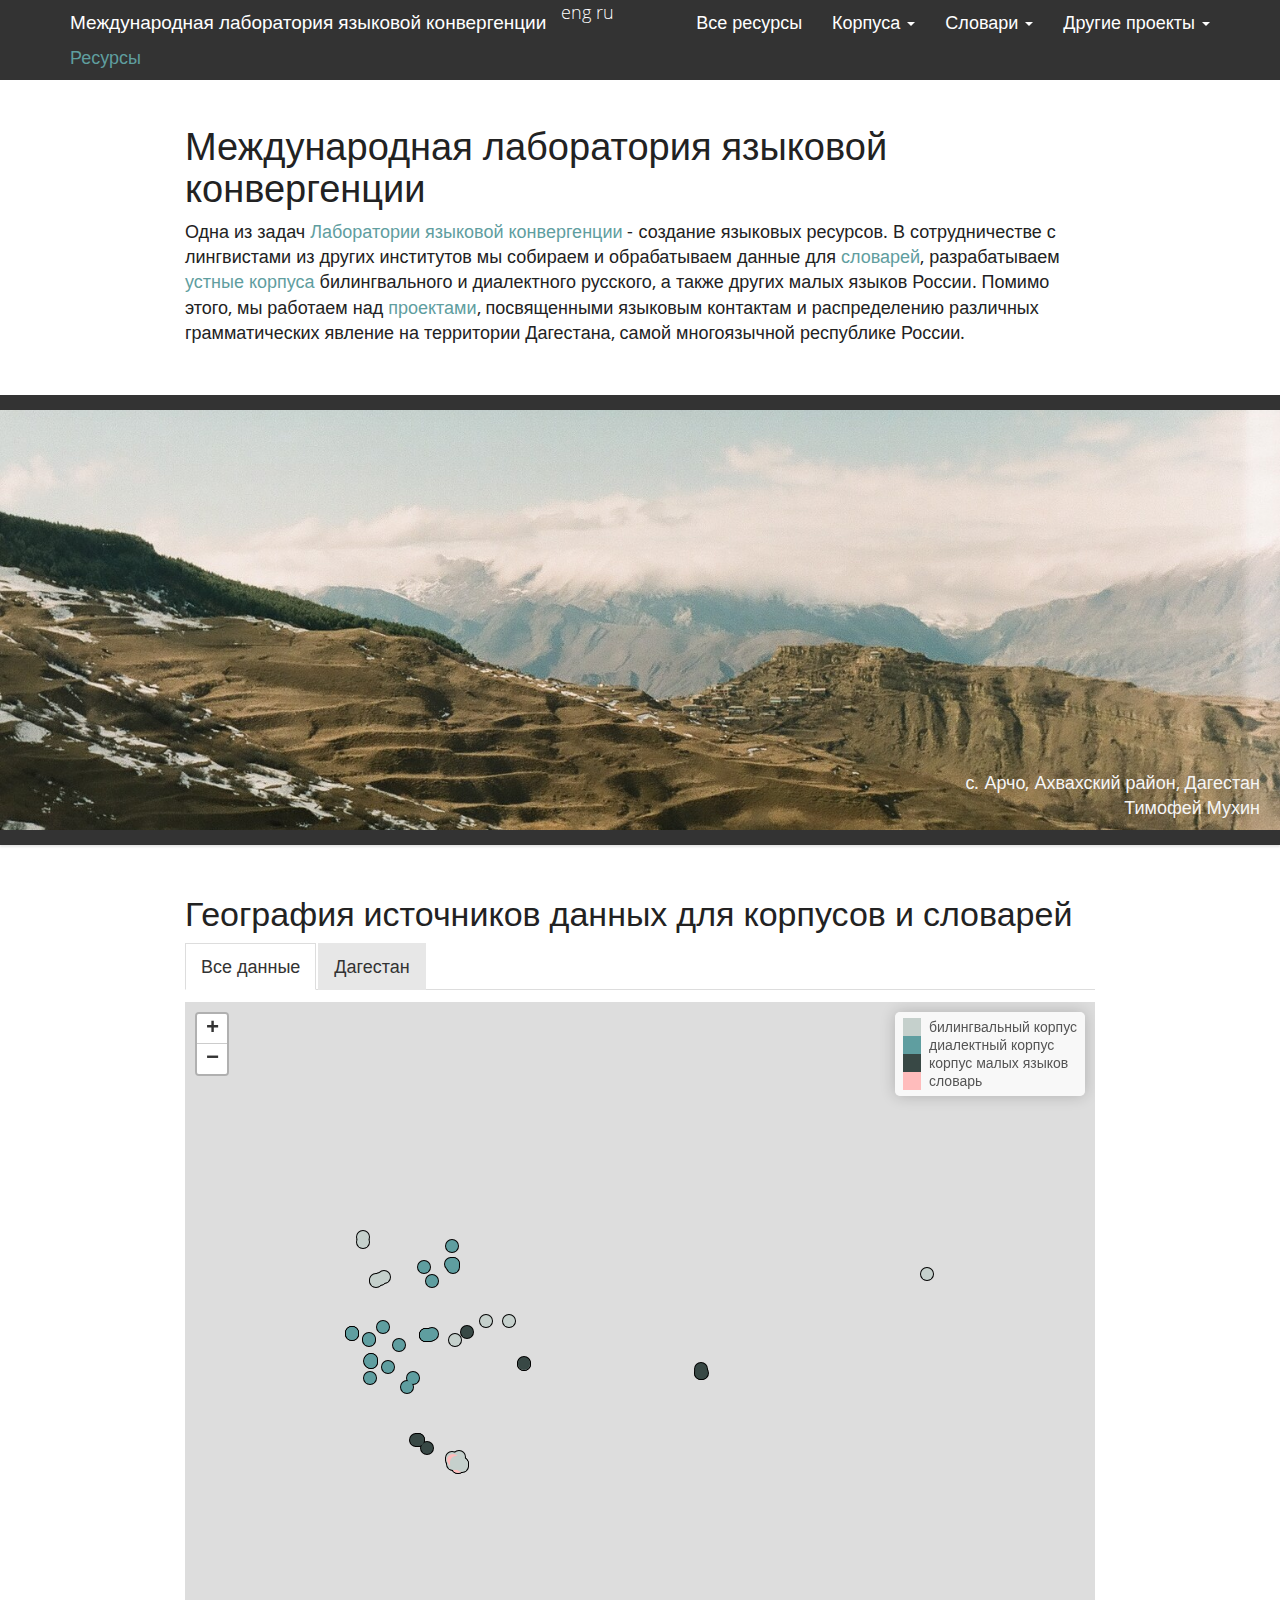
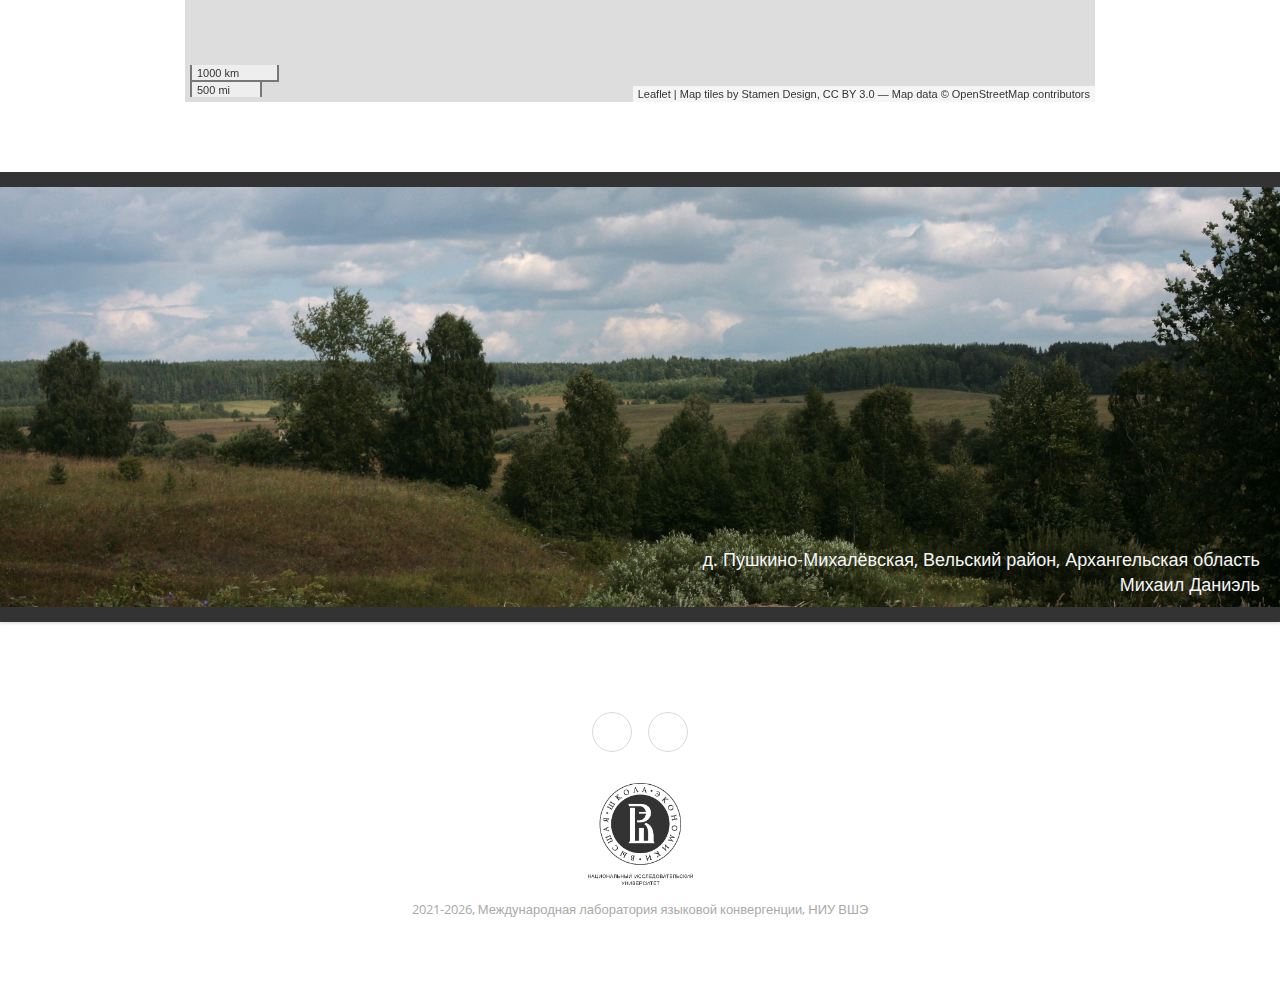
==== commit 651893b1: "Shetnevo and Makeevo link" ====
--- a/index_ru.html
+++ b/index_ru.html
@@ -329,6 +329,9 @@
           <a href="http://lingconlab.ru/SpiridonovaBuda/">Говор с. Спиридонова Буда</a>
         </li>
         <li>
+          <a href="http://lingconlab.ru/shetnevo">Говор д. Шетнево и Макеево</a>
+        </li>
+        <li>
           <a href="http://lingconlab.ru/tserkovnoe">Говор с. Церковное</a>
         </li>
         <li>
@@ -457,7 +460,7 @@
 <div id="все-данные" class="section level2">
 <h2>Все данные</h2>
 <div id="htmlwidget-244aaddf2639520a3f5a" style="width:672px;height:480px;" class="leaflet html-widget"></div>
-<script type="application/json" data-for="htmlwidget-244aaddf2639520a3f5a">{"x":{"options":{"crs":{"crsClass":"L.CRS.EPSG3857","code":null,"proj4def":null,"projectedBounds":null,"options":{}},"zoomControl":true},"calls":[{"method":"addTiles","args":["Stamen.TonerLite",null,null,{"minZoom":0,"maxZoom":18,"tileSize":256,"subdomains":"abc","errorTileUrl":"","tms":false,"noWrap":false,"zoomOffset":0,"zoomReverse":false,"opacity":1,"zIndex":1,"detectRetina":false}]},{"method":"addProviderTiles","args":["Stamen.TonerLite",null,"Stamen.TonerLite",{"errorTileUrl":"","noWrap":false,"detectRetina":false}]},{"method":"addCircleMarkers","args":[[42.0667737913141,53.7377439427896,53.7275816330036,56.8175303936337,42.2787295960885,56.7941037490238,52.8118438478156,61.5840497029774,42.3670929471883,64.9636709620851,56.8132000251311,42.0239116208365,42.0244859122351,42.6354041927863,42.0207413383442,54.0310020318232,53.9973651792486,42.7326849271676,44.0461459817847,41.997634849241,45.047325634291,56.8121788258182,53.2158857420998,42.0700434215536,52.8455082905714,41.6166,41.6186,61.5288706079825,64.6256050950421,52.2971451922232,42.1731202031857,56.1580010871652,54.1255736470444,42.9783630890781,42.2528,42.2568,61.5011111551685,53.4392727240609,42.0752038246737,61.8854386188771,61.6998197462665,56.7716087858632,45.0640202992501,53.8246221431156,42.7814853152129,51.2501341810638,53.9797741389512,52.2960319548886,54.1331336744997,42.5610279346735,42.57056,42.57076,45.0536665194073,45.0768895052302,41.7516115516436,42.3434066080818,52.8139410490598,42.1525537527337,42.3497829967926,42.090877134908,58.0176303487814,42.2462440441286,62.0997772673689,42.205218594637,56.6316223876856,56.660748648431,56.6491470625369,56.6518927034026,56.6619268630899,56.6893558763497,56.7219958391981,56.6951005203014,58.0019777562738,57.4027634139348,55.7244642662795,56.9578188052796,62.6816695210031,62.9422093908765,62.9391563369877,62.9445567428191,62.6623687611176,64.352968288037],[46.8686891234647,58.8417521398863,58.8426018649561,28.6875859088631,47.2311766742319,28.6841240628176,89.9874281348034,32.8425986617033,47.2450750893441,30.5597267894316,28.6823936395506,48.062863063121,47.9654743412296,47.2237373834487,48.0088832632428,31.898147668221,32.0073663363946,46.3217620718405,41.7812629017135,47.5843546506572,40.1804089995317,28.6973234956895,90.0474287407635,46.8612518446103,90.1071715824232,47.2647,47.2667,32.8290234921356,30.599377753857,39.3490966512283,47.7944906228771,46.7607042341594,32.0021865845453,47.4828249266475,47.0472,47.0512,42.656956040085,34.9267088496418,46.4117938699763,34.3590797360788,33.6219219200116,28.6706934313375,40.1760035538134,58.8864748097082,46.3174227964206,38.3774542925194,31.9937206687928,31.7879477629945,32.0140353069345,46.3016299250685,46.37278,46.37298,39.9459325397445,40.1862685927333,47.9289477688109,47.3297527348424,90.0421183092167,47.669665630058,47.3027470388149,46.917931536218,52.1504272351055,47.0005311482544,129.728479425133,47.8278686163628,42.2347652062606,42.4244838814762,41.8360782417641,41.7038957847617,41.7358457860172,41.6998952997355,42.6316559592833,41.6388958616272,56.2322823258891,34.1325446188435,36.8359550846001,48.7802817871615,46.4936074118857,46.1321514915384,46.4267476275263,46.3750392790236,41.3582859926678,46.2057840369171],6.6,null,["","","","","","","","","","","","","","","","","","","","","","","","","","","","","","","","","","","","","","","","","","","","","","","","","","","","","","","","","","","","","","","","","","","","","","","","","","","","","","","","","",""],{"interactive":true,"className":"","stroke":false,"color":"black","weight":5,"opacity":0.5,"fill":true,"fillColor":"black","fillOpacity":1},null,null,["<a href='https://glottolog.org/resource/languoid/id/russ1263' target='_blank'>Russian<\/a><br><b>Топоним:<\/b> Арчиб <br> <b>Проект:<\/b> <a target=\"_blank\" href=\" http://parasolcorpus.org/dagrus/ \"> Корпус дагестанского русского","<a href='https://glottolog.org/resource/languoid/id/russ1263' target='_blank'>Russian<\/a><br><b>Топоним:<\/b> Баимово <br> <b>Проект:<\/b> <a target=\"_blank\" href=\" http://lingconlab.ru/BashkirRus/ \"> Корпус русской речи Башкирии","<a href='https://glottolog.org/resource/languoid/id/bash1264' target='_blank'>Bashkir<\/a><br><b>Топоним:<\/b> Баимово <br> <b>Проект:<\/b> <a target=\"_blank\" href=\" http://lingconlab.ru/spoken_bashkir/ \"> Устный корпус башкирского языка","<a href='https://glottolog.org/resource/languoid/id/russ1263' target='_blank'>Russian<\/a><br><b>Топоним:<\/b> Балаши <br> <b>Проект:<\/b> <a target=\"_blank\" href=\" http://lingconlab.ru/opochka \"> Корпус опочецких говоров","<a href='https://glottolog.org/resource/languoid/id/russ1263' target='_blank'>Russian<\/a><br><b>Топоним:<\/b> Балхар <br> <b>Проект:<\/b> <a target=\"_blank\" href=\" http://parasolcorpus.org/dagrus/ \"> Корпус дагестанского русского","<a href='https://glottolog.org/resource/languoid/id/russ1263' target='_blank'>Russian<\/a><br><b>Топоним:<\/b> Барабаны <br> <b>Проект:<\/b> <a target=\"_blank\" href=\" http://lingconlab.ru/opochka \"> Корпус опочецких говоров","<a href='https://glottolog.org/resource/languoid/id/khak1248' target='_blank'>Khakas<\/a><br><b>Топоним:<\/b> Бутрахты <br> <b>Проект:<\/b> <a target=\"_blank\" href=\" http://lingconlab.ru/spoken_khakas/ \"> Устный корпус диалектов хакасского языка","<a href='https://glottolog.org/resource/languoid/id/russ1263' target='_blank'>Russian<\/a><br><b>Топоним:<\/b> Ведлозеро <br> <b>Проект:<\/b> <a target=\"_blank\" href=\" http://lingconlab.ru/karelrus/ \"> Корпус русской речи Карелии","<a href='https://glottolog.org/resource/languoid/id/russ1263' target='_blank'>Russian<\/a><br><b>Топоним:<\/b> Верхние Убеки <br> <b>Проект:<\/b> <a target=\"_blank\" href=\" http://parasolcorpus.org/dagrus/ \"> Корпус дагестанского русского","<a href='https://glottolog.org/resource/languoid/id/russ1263' target='_blank'>Russian<\/a><br><b>Топоним:<\/b> Вокнаволок <br> <b>Проект:<\/b> <a target=\"_blank\" href=\" http://lingconlab.ru/karelrus/ \"> Корпус русской речи Карелии","<a href='https://glottolog.org/resource/languoid/id/russ1263' target='_blank'>Russian<\/a><br><b>Топоним:<\/b> Глазаново <br> <b>Проект:<\/b> <a target=\"_blank\" href=\" http://lingconlab.ru/opochka \"> Корпус опочецких говоров","<a href='https://glottolog.org/resource/languoid/id/russ1263' target='_blank'>Russian<\/a><br><b>Топоним:<\/b> Дарваг <br> <b>Проект:<\/b> <a target=\"_blank\" href=\" http://parasolcorpus.org/dagrus/ \"> Корпус дагестанского русского","<a href='https://glottolog.org/resource/languoid/id/russ1263' target='_blank'>Russian<\/a><br><b>Топоним:<\/b> Дубек <br> <b>Проект:<\/b> <a target=\"_blank\" href=\" http://parasolcorpus.org/dagrus/ \"> Корпус дагестанского русского","<a href='https://glottolog.org/resource/languoid/id/russ1263' target='_blank'>Russian<\/a><br><b>Топоним:<\/b> Дуранги <br> <b>Проект:<\/b> <a target=\"_blank\" href=\" http://parasolcorpus.org/dagrus/ \"> Корпус дагестанского русского","<a href='https://glottolog.org/resource/languoid/id/russ1263' target='_blank'>Russian<\/a><br><b>Топоним:<\/b> Ерси <br> <b>Проект:<\/b> <a target=\"_blank\" href=\" http://parasolcorpus.org/dagrus/ \"> Корпус дагестанского русского","<a href='https://glottolog.org/resource/languoid/id/russ1263' target='_blank'>Russian<\/a><br><b>Топоним:<\/b> Жанвиль <br> <b>Проект:<\/b> <a target=\"_blank\" href=\" http://lingconlab.ru/khislavichi/ \"> Корпус говора Хиславичского района","<a href='https://glottolog.org/resource/languoid/id/russ1263' target='_blank'>Russian<\/a><br><b>Топоним:<\/b> Жигалки <br> <b>Проект:<\/b> <a target=\"_blank\" href=\" http://lingconlab.ru/khislavichi/ \"> Корпус говора Хиславичского района","<a href='https://glottolog.org/resource/languoid/id/russ1263' target='_blank'>Russian<\/a><br><b>Топоним:<\/b> Зило <br> <b>Проект:<\/b> <a target=\"_blank\" href=\" http://parasolcorpus.org/dagrus/ \"> Корпус дагестанского русского","<a href='https://glottolog.org/resource/languoid/id/abaz1241' target='_blank'>Abaza<\/a><br><b>Топоним:<\/b> Инжич-Чукун <br> <b>Проект:<\/b> <a target=\"_blank\" href=\" http://lingconlab.ru/spoken_abaza/ \"> Устный корпус абазинского языка","<a href='https://glottolog.org/resource/languoid/id/russ1263' target='_blank'>Russian<\/a><br><b>Топоним:<\/b> Ицари <br> <b>Проект:<\/b> <a target=\"_blank\" href=\" http://parasolcorpus.org/dagrus/ \"> Корпус дагестанского русского","<a href='https://glottolog.org/resource/languoid/id/adyg1241' target='_blank'>Adyghe<\/a><br><b>Топоним:<\/b> Кабехабль <br> <b>Проект:<\/b> <a target=\"_blank\" href=\" http://lingconlab.ru/spoken_adyghe/ \"> Устный корпус адыгейского языка","<a href='https://glottolog.org/resource/languoid/id/russ1263' target='_blank'>Russian<\/a><br><b>Топоним:<\/b> Кадниково <br> <b>Проект:<\/b> <a target=\"_blank\" href=\" http://lingconlab.ru/opochka \"> Корпус опочецких говоров","<a href='https://glottolog.org/resource/languoid/id/khak1248' target='_blank'>Khakas<\/a><br><b>Топоним:<\/b> Казановка <br> <b>Проект:<\/b> <a target=\"_blank\" href=\" http://lingconlab.ru/spoken_khakas/ \"> Устный корпус диалектов хакасского языка","<a href='https://glottolog.org/resource/languoid/id/russ1263' target='_blank'>Russian<\/a><br><b>Топоним:<\/b> Калиб <br> <b>Проект:<\/b> <a target=\"_blank\" href=\" http://parasolcorpus.org/dagrus/ \"> Корпус дагестанского русского","<a href='https://glottolog.org/resource/languoid/id/khak1248' target='_blank'>Khakas<\/a><br><b>Топоним:<\/b> Карагай <br> <b>Проект:<\/b> <a target=\"_blank\" href=\" http://lingconlab.ru/spoken_khakas/ \"> Устный корпус диалектов хакасского языка","<a href='https://glottolog.org/resource/languoid/id/russ1263' target='_blank'>Russian<\/a><br><b>Топоним:<\/b> Кина <br> <b>Проект:<\/b> <a target=\"_blank\" href=\" http://parasolcorpus.org/dagrus/ \"> Корпус дагестанского русского","<a href='https://glottolog.org/resource/languoid/id/rutu1240' target='_blank'>Rutul<\/a><br><b>Топоним:<\/b> Кина <br> <b>Проект:<\/b> <a target=\"_blank\" href=\" https://linghub.ru/rutuldict/ \"> Словарь рутульского языка","<a href='https://glottolog.org/resource/languoid/id/russ1263' target='_blank'>Russian<\/a><br><b>Топоним:<\/b> Кинерма <br> <b>Проект:<\/b> <a target=\"_blank\" href=\" http://lingconlab.ru/karelrus/ \"> Корпус русской речи Карелии","<a href='https://glottolog.org/resource/languoid/id/russ1263' target='_blank'>Russian<\/a><br><b>Топоним:<\/b> Костомукша <br> <b>Проект:<\/b> <a target=\"_blank\" href=\" http://lingconlab.ru/karelrus/ \"> Корпус русской речи Карелии","<a href='https://glottolog.org/resource/languoid/id/russ1263' target='_blank'>Russian<\/a><br><b>Топоним:<\/b> Малинино <br> <b>Проект:<\/b> <a target=\"_blank\" href=\" http://lingconlab.ru/malinino/ \"> Корпус говора села Малинино","<a href='https://glottolog.org/resource/languoid/id/russ1263' target='_blank'>Russian<\/a><br><b>Топоним:<\/b> Маллакент <br> <b>Проект:<\/b> <a target=\"_blank\" href=\" http://parasolcorpus.org/dagrus/ \"> Корпус дагестанского русского","<a href='https://glottolog.org/resource/languoid/id/russ1263' target='_blank'>Russian<\/a><br><b>Топоним:<\/b> Малое Карачкино <br> <b>Проект:<\/b> <a target=\"_blank\" href=\" http://lingconlab.ru/ChuvashRus/ \"> Корпус русской речи Чувашии","<a href='https://glottolog.org/resource/languoid/id/russ1263' target='_blank'>Russian<\/a><br><b>Топоним:<\/b> Малые Хутора <br> <b>Проект:<\/b> <a target=\"_blank\" href=\" http://lingconlab.ru/khislavichi/ \"> Корпус говора Хиславичского района","<a href='https://glottolog.org/resource/languoid/id/russ1263' target='_blank'>Russian<\/a><br><b>Топоним:<\/b> Махачкала <br> <b>Проект:<\/b> <a target=\"_blank\" href=\" http://parasolcorpus.org/dagrus/ \"> Корпус дагестанского русского","<a href='https://glottolog.org/resource/languoid/id/russ1263' target='_blank'>Russian<\/a><br><b>Топоним:<\/b> Мегеб <br> <b>Проект:<\/b> <a target=\"_blank\" href=\" http://parasolcorpus.org/dagrus/ \"> Корпус дагестанского русского","<a href='https://glottolog.org/resource/languoid/id/mege1234' target='_blank'>Megeb<\/a><br><b>Топоним:<\/b> Мегеб <br> <b>Проект:<\/b> <a target=\"_blank\" href=\" http://lingconlab.ru/MehwebDict/ \"> Словарь мегебского языка","<a href='https://glottolog.org/resource/languoid/id/russ1263' target='_blank'>Russian<\/a><br><b>Топоним:<\/b> Михалёвская <br> <b>Проект:<\/b> <a target=\"_blank\" href=\" http://www.parasolcorpus.org/Pushkino/login.php \"> Корпус устьянских говоров","<a href='https://glottolog.org/resource/languoid/id/russ1263' target='_blank'>Russian<\/a><br><b>Топоним:<\/b> Нехочи <br> <b>Проект:<\/b> <a target=\"_blank\" href=\" http://lingconlab.ru/nekhochi/ \"> Корпус говора деревни Нехочи","<a href='https://glottolog.org/resource/languoid/id/russ1263' target='_blank'>Russian<\/a><br><b>Топоним:<\/b> Никар <br> <b>Проект:<\/b> <a target=\"_blank\" href=\" http://parasolcorpus.org/dagrus/ \"> Корпус дагестанского русского","<a href='https://glottolog.org/resource/languoid/id/russ1263' target='_blank'>Russian<\/a><br><b>Топоним:<\/b> Петрозаводск <br> <b>Проект:<\/b> <a target=\"_blank\" href=\" http://lingconlab.ru/karelrus/ \"> Корпус русской речи Карелии","<a href='https://glottolog.org/resource/languoid/id/russ1263' target='_blank'>Russian<\/a><br><b>Топоним:<\/b> Пряжа <br> <b>Проект:<\/b> <a target=\"_blank\" href=\" http://lingconlab.ru/karelrus/ \"> Корпус русской речи Карелии","<a href='https://glottolog.org/resource/languoid/id/russ1263' target='_blank'>Russian<\/a><br><b>Топоним:<\/b> Пуршево <br> <b>Проект:<\/b> <a target=\"_blank\" href=\" http://lingconlab.ru/opochka \"> Корпус опочецких говоров","<a href='https://glottolog.org/resource/languoid/id/adyg1241' target='_blank'>Adyghe<\/a><br><b>Топоним:<\/b> Пшичо <br> <b>Проект:<\/b> <a target=\"_blank\" href=\" http://lingconlab.ru/spoken_adyghe/ \"> Устный корпус адыгейского языка","<a href='https://glottolog.org/resource/languoid/id/bash1264' target='_blank'>Bashkir<\/a><br><b>Топоним:<\/b> Рахметово <br> <b>Проект:<\/b> <a target=\"_blank\" href=\" http://lingconlab.ru/spoken_bashkir/ \"> Устный корпус башкирского языка","<a href='https://glottolog.org/resource/languoid/id/russ1263' target='_blank'>Russian<\/a><br><b>Топоним:<\/b> Риквани <br> <b>Проект:<\/b> <a target=\"_blank\" href=\" http://parasolcorpus.org/dagrus/ \"> Корпус дагестанского русского","<a href='https://glottolog.org/resource/languoid/id/russ1263' target='_blank'>Russian<\/a><br><b>Топоним:<\/b> Роговатое <br> <b>Проект:<\/b> <a target=\"_blank\" href=\" http://lingconlab.ru/rogovatka/ \"> Корпус говора села Роговатка","<a href='https://glottolog.org/resource/languoid/id/russ1263' target='_blank'>Russian<\/a><br><b>Топоним:<\/b> Соино <br> <b>Проект:<\/b> <a target=\"_blank\" href=\" http://lingconlab.ru/khislavichi/ \"> Корпус говора Хиславичского района","<a href='https://glottolog.org/resource/languoid/id/russ1263' target='_blank'>Russian<\/a><br><b>Топоним:<\/b> Спиридонова Буда <br> <b>Проект:<\/b> <a target=\"_blank\" href=\" http://lingconlab.ru/SpiridonovaBuda/ \"> Корпус говора села Спиридонова Буда","<a href='https://glottolog.org/resource/languoid/id/russ1263' target='_blank'>Russian<\/a><br><b>Топоним:<\/b> Стайки <br> <b>Проект:<\/b> <a target=\"_blank\" href=\" http://lingconlab.ru/khislavichi/ \"> Корпус говора Хиславичского района","<a href='https://glottolog.org/resource/languoid/id/russ1263' target='_blank'>Russian<\/a><br><b>Топоним:<\/b> Тлибишо <br> <b>Проект:<\/b> <a target=\"_blank\" href=\" http://parasolcorpus.org/dagrus/ \"> Корпус дагестанского русского","<a href='https://glottolog.org/resource/languoid/id/russ1263' target='_blank'>Russian<\/a><br><b>Топоним:<\/b> Тукита <br> <b>Проект:<\/b> <a target=\"_blank\" href=\" http://parasolcorpus.org/dagrus/ \"> Корпус дагестанского русского","<a href='https://glottolog.org/resource/languoid/id/kara1474' target='_blank'>Karata<\/a><br><b>Топоним:<\/b> Тукита <br> <b>Проект:<\/b> <a target=\"_blank\" href=\" http://lingconlab.ru/TukitaDict/ \"> Словарь тукитинского языка","<a href='https://glottolog.org/resource/languoid/id/kaba1278' target='_blank'>Kabardian<\/a><br><b>Топоним:<\/b> Уляп <br> <b>Проект:<\/b> <a target=\"_blank\" href=\" http://lingconlab.ru/spoken_besleney/ \"> Устный корпус бесленеевского диалекта кабардино-черкесского языка","<a href='https://glottolog.org/resource/languoid/id/adyg1241' target='_blank'>Adyghe<\/a><br><b>Топоним:<\/b> Хатажукай <br> <b>Проект:<\/b> <a target=\"_blank\" href=\" http://lingconlab.ru/spoken_adyghe/ \"> Устный корпус адыгейского языка","<a href='https://glottolog.org/resource/languoid/id/russ1263' target='_blank'>Russian<\/a><br><b>Топоним:<\/b> Хив <br> <b>Проект:<\/b> <a target=\"_blank\" href=\" http://parasolcorpus.org/dagrus/ \"> Корпус дагестанского русского","<a href='https://glottolog.org/resource/languoid/id/russ1263' target='_blank'>Russian<\/a><br><b>Топоним:<\/b> Цухта <br> <b>Проект:<\/b> <a target=\"_blank\" href=\" http://parasolcorpus.org/dagrus/ \"> Корпус дагестанского русского","<a href='https://glottolog.org/resource/languoid/id/khak1248' target='_blank'>Khakas<\/a><br><b>Топоним:<\/b> Чиланы <br> <b>Проект:<\/b> <a target=\"_blank\" href=\" http://lingconlab.ru/spoken_khakas/ \"> Устный корпус диалектов хакасского языка","<a href='https://glottolog.org/resource/languoid/id/russ1263' target='_blank'>Russian<\/a><br><b>Топоним:<\/b> Чишили <br> <b>Проект:<\/b> <a target=\"_blank\" href=\" http://parasolcorpus.org/dagrus/ \"> Корпус дагестанского русского","<a href='https://glottolog.org/resource/languoid/id/russ1263' target='_blank'>Russian<\/a><br><b>Топоним:<\/b> Чуни <br> <b>Проект:<\/b> <a target=\"_blank\" href=\" http://parasolcorpus.org/dagrus/ \"> Корпус дагестанского русского","<a href='https://glottolog.org/resource/languoid/id/russ1263' target='_blank'>Russian<\/a><br><b>Топоним:<\/b> Шалиб <br> <b>Проект:<\/b> <a target=\"_blank\" href=\" http://parasolcorpus.org/dagrus/ \"> Корпус дагестанского русского","<a href='https://glottolog.org/resource/languoid/id/russ1263' target='_blank'>Russian<\/a><br><b>Топоним:<\/b> Шамардан <br> <b>Проект:<\/b> <a target=\"_blank\" href=\" http://lingconlab.ru/BesermanRus/ \"> Корпус русской речи бесермян","<a href='https://glottolog.org/resource/languoid/id/russ1263' target='_blank'>Russian<\/a><br><b>Топоним:<\/b> Шангода <br> <b>Проект:<\/b> <a target=\"_blank\" href=\" http://parasolcorpus.org/dagrus/ \"> Корпус дагестанского русского","<a href='https://glottolog.org/resource/languoid/id/russ1263' target='_blank'>Russian<\/a><br><b>Топоним:<\/b> Якутск <br> <b>Проект:<\/b> <a target=\"_blank\" href=\" http://lingconlab.ru/cs_yakut/ \"> Якутско-русский корпус переключения кода","<a href='https://glottolog.org/resource/languoid/id/russ1263' target='_blank'>Russian<\/a><br><b>Топоним:<\/b> Янгикент <br> <b>Проект:<\/b> <a target=\"_blank\" href=\" http://parasolcorpus.org/dagrus/ \"> Корпус дагестанского русского","<a href='https://glottolog.org/resource/languoid/id/russ1263' target='_blank'>Russian<\/a><br><b>Топоним:<\/b> Мугреево-Никольское <br> <b>Проект:<\/b> <a target=\"_blank\" href=\" http://lingconlab.ru/lukhteza/ \"> Корпус говоров низовья рек Лух и Теза","<a href='https://glottolog.org/resource/languoid/id/russ1263' target='_blank'>Russian<\/a><br><b>Топоним:<\/b> Нижний Ландех <br> <b>Проект:<\/b> <a target=\"_blank\" href=\" http://lingconlab.ru/lukhteza/ \"> Корпус говоров низовья рек Лух и Теза","<a href='https://glottolog.org/resource/languoid/id/russ1263' target='_blank'>Russian<\/a><br><b>Топоним:<\/b> Преображенское <br> <b>Проект:<\/b> <a target=\"_blank\" href=\" http://lingconlab.ru/lukhteza/ \"> Корпус говоров низовья рек Лух и Теза","<a href='https://glottolog.org/resource/languoid/id/russ1263' target='_blank'>Russian<\/a><br><b>Топоним:<\/b> Хотимль <br> <b>Проект:<\/b> <a target=\"_blank\" href=\" http://lingconlab.ru/lukhteza/ \"> Корпус говоров низовья рек Лух и Теза","<a href='https://glottolog.org/resource/languoid/id/russ1263' target='_blank'>Russian<\/a><br><b>Топоним:<\/b> Домнино <br> <b>Проект:<\/b> <a target=\"_blank\" href=\" http://lingconlab.ru/lukhteza/ \"> Корпус говоров низовья рек Лух и Теза","<a href='https://glottolog.org/resource/languoid/id/russ1263' target='_blank'>Russian<\/a><br><b>Топоним:<\/b> Ряполово <br> <b>Проект:<\/b> <a target=\"_blank\" href=\" http://lingconlab.ru/lukhteza/ \"> Корпус говоров низовья рек Лух и Теза","<a href='https://glottolog.org/resource/languoid/id/russ1263' target='_blank'>Russian<\/a><br><b>Топоним:<\/b> Погорелка <br> <b>Проект:<\/b> <a target=\"_blank\" href=\" http://lingconlab.ru/lukhteza/ \"> Корпус говоров низовья рек Лух и Теза","<a href='https://glottolog.org/resource/languoid/id/russ1263' target='_blank'>Russian<\/a><br><b>Топоним:<\/b> Волокобино <br> <b>Проект:<\/b> <a target=\"_blank\" href=\" http://lingconlab.ru/lukhteza/ \"> Корпус говоров низовья рек Лух и Теза","<a href='https://glottolog.org/resource/languoid/id/russ1263' target='_blank'>Russian<\/a><br><b>Топоним:<\/b> Пермь <br> <b>Проект:<\/b> <a target=\"_blank\" href=\" http://lingconlab.ru/romarus \"> Корпус цыганского русского","<a href='https://glottolog.org/resource/languoid/id/russ1263' target='_blank'>Russian<\/a><br><b>Топоним:<\/b> Лужниково <br> <b>Проект:<\/b> <a target=\"_blank\" href=\" http://lingconlab.ru/luzhnikovo \"> Лужниковский корпус","<a href='https://glottolog.org/resource/languoid/id/russ1263' target='_blank'>Russian<\/a><br><b>Топоним:<\/b> Звенигород <br> <b>Проект:<\/b> <a target=\"_blank\" href=\" http://lingconlab.ru/zvenigorod/ \"> Корпус говора города Звенигород","<a href='https://glottolog.org/resource/languoid/id/east2328' target='_blank'>Eastern Mari<\/a><br><b>Топоним:<\/b> Старый Торъял <br> <b>Проект:<\/b> <a target=\"_blank\" href=\" http://lingconlab.ru/spoken_meadow_mari/ \"> Устный корпус лугового марийского языка","<a href='https://glottolog.org/resource/languoid/id/russ1263' target='_blank'>Russian<\/a><br><b>Топоним:<\/b> Вадюга <br> <b>Проект:<\/b> <a target=\"_blank\" href=\" http://lingconlab.ru/vaduga/ \"> Корпус говора верхней Пинеги и Выи","<a href='https://glottolog.org/resource/languoid/id/russ1263' target='_blank'>Russian<\/a><br><b>Топоним:<\/b> Тинева <br> <b>Проект:<\/b> <a target=\"_blank\" href=\" http://lingconlab.ru/vaduga/ \"> Корпус говора верхней Пинеги и Выи","<a href='https://glottolog.org/resource/languoid/id/russ1263' target='_blank'>Russian<\/a><br><b>Топоним:<\/b> Зайцево <br> <b>Проект:<\/b> <a target=\"_blank\" href=\" http://lingconlab.ru/vaduga/ \"> Корпус говора верхней Пинеги и Выи","<a href='https://glottolog.org/resource/languoid/id/russ1263' target='_blank'>Russian<\/a><br><b>Топоним:<\/b> Подольская <br> <b>Проект:<\/b> <a target=\"_blank\" href=\" http://lingconlab.ru/vaduga/ \"> Корпус говора верхней Пинеги и Выи","<a href='https://glottolog.org/resource/languoid/id/russ1263' target='_blank'>Russian<\/a><br><b>Топоним:<\/b> Низ <br> <b>Проект:<\/b> <a target=\"_blank\" href=\" http://lingconlab.ru/tserkovnoe \"> Корпус говора села Церковное","<a href='https://glottolog.org/resource/languoid/id/russ1263' target='_blank'>Russian<\/a><br><b>Топоним:<\/b> Кеба <br> <b>Проект:<\/b> <a target=\"_blank\" href=\" http://lingconlab.ru/keba \"> Корпус говора села Кеба"],null,null,{"interactive":false,"permanent":false,"direction":"auto","opacity":1,"offset":[0,0],"textsize":"10px","textOnly":false,"className":"","sticky":true},null]},{"method":"addCircleMarkers","args":[[42.0667737913141,53.7377439427896,53.7275816330036,56.8175303936337,42.2787295960885,56.7941037490238,52.8118438478156,61.5840497029774,42.3670929471883,64.9636709620851,56.8132000251311,42.0239116208365,42.0244859122351,42.6354041927863,42.0207413383442,54.0310020318232,53.9973651792486,42.7326849271676,44.0461459817847,41.997634849241,45.047325634291,56.8121788258182,53.2158857420998,42.0700434215536,52.8455082905714,41.6166,41.6186,61.5288706079825,64.6256050950421,52.2971451922232,42.1731202031857,56.1580010871652,54.1255736470444,42.9783630890781,42.2528,42.2568,61.5011111551685,53.4392727240609,42.0752038246737,61.8854386188771,61.6998197462665,56.7716087858632,45.0640202992501,53.8246221431156,42.7814853152129,51.2501341810638,53.9797741389512,52.2960319548886,54.1331336744997,42.5610279346735,42.57056,42.57076,45.0536665194073,45.0768895052302,41.7516115516436,42.3434066080818,52.8139410490598,42.1525537527337,42.3497829967926,42.090877134908,58.0176303487814,42.2462440441286,62.0997772673689,42.205218594637,56.6316223876856,56.660748648431,56.6491470625369,56.6518927034026,56.6619268630899,56.6893558763497,56.7219958391981,56.6951005203014,58.0019777562738,57.4027634139348,55.7244642662795,56.9578188052796,62.6816695210031,62.9422093908765,62.9391563369877,62.9445567428191,62.6623687611176,64.352968288037],[46.8686891234647,58.8417521398863,58.8426018649561,28.6875859088631,47.2311766742319,28.6841240628176,89.9874281348034,32.8425986617033,47.2450750893441,30.5597267894316,28.6823936395506,48.062863063121,47.9654743412296,47.2237373834487,48.0088832632428,31.898147668221,32.0073663363946,46.3217620718405,41.7812629017135,47.5843546506572,40.1804089995317,28.6973234956895,90.0474287407635,46.8612518446103,90.1071715824232,47.2647,47.2667,32.8290234921356,30.599377753857,39.3490966512283,47.7944906228771,46.7607042341594,32.0021865845453,47.4828249266475,47.0472,47.0512,42.656956040085,34.9267088496418,46.4117938699763,34.3590797360788,33.6219219200116,28.6706934313375,40.1760035538134,58.8864748097082,46.3174227964206,38.3774542925194,31.9937206687928,31.7879477629945,32.0140353069345,46.3016299250685,46.37278,46.37298,39.9459325397445,40.1862685927333,47.9289477688109,47.3297527348424,90.0421183092167,47.669665630058,47.3027470388149,46.917931536218,52.1504272351055,47.0005311482544,129.728479425133,47.8278686163628,42.2347652062606,42.4244838814762,41.8360782417641,41.7038957847617,41.7358457860172,41.6998952997355,42.6316559592833,41.6388958616272,56.2322823258891,34.1325446188435,36.8359550846001,48.7802817871615,46.4936074118857,46.1321514915384,46.4267476275263,46.3750392790236,41.3582859926678,46.2057840369171],6,null,["","","","","","","","","","","","","","","","","","","","","","","","","","","","","","","","","","","","","","","","","","","","","","","","","","","","","","","","","","","","","","","","","","","","","","","","","","","","","","","","","",""],{"interactive":true,"className":"","stroke":false,"color":["#C5D0CC","#C5D0CC","#384845","#5F9EA0","#C5D0CC","#5F9EA0","#384845","#C5D0CC","#C5D0CC","#C5D0CC","#5F9EA0","#C5D0CC","#C5D0CC","#C5D0CC","#C5D0CC","#5F9EA0","#5F9EA0","#C5D0CC","#384845","#C5D0CC","#384845","#5F9EA0","#384845","#C5D0CC","#384845","#C5D0CC","#FFBCBC","#C5D0CC","#C5D0CC","#5F9EA0","#C5D0CC","#C5D0CC","#5F9EA0","#C5D0CC","#C5D0CC","#FFBCBC","#5F9EA0","#5F9EA0","#C5D0CC","#C5D0CC","#C5D0CC","#5F9EA0","#384845","#384845","#C5D0CC","#5F9EA0","#5F9EA0","#5F9EA0","#5F9EA0","#C5D0CC","#C5D0CC","#FFBCBC","#384845","#384845","#C5D0CC","#C5D0CC","#384845","#C5D0CC","#C5D0CC","#C5D0CC","#C5D0CC","#C5D0CC","#C5D0CC","#C5D0CC","#5F9EA0","#5F9EA0","#5F9EA0","#5F9EA0","#5F9EA0","#5F9EA0","#5F9EA0","#5F9EA0","#C5D0CC","#5F9EA0","#5F9EA0","#384845","#5F9EA0","#5F9EA0","#5F9EA0","#5F9EA0","#5F9EA0","#5F9EA0"],"weight":5,"opacity":0.5,"fill":true,"fillColor":["#C5D0CC","#C5D0CC","#384845","#5F9EA0","#C5D0CC","#5F9EA0","#384845","#C5D0CC","#C5D0CC","#C5D0CC","#5F9EA0","#C5D0CC","#C5D0CC","#C5D0CC","#C5D0CC","#5F9EA0","#5F9EA0","#C5D0CC","#384845","#C5D0CC","#384845","#5F9EA0","#384845","#C5D0CC","#384845","#C5D0CC","#FFBCBC","#C5D0CC","#C5D0CC","#5F9EA0","#C5D0CC","#C5D0CC","#5F9EA0","#C5D0CC","#C5D0CC","#FFBCBC","#5F9EA0","#5F9EA0","#C5D0CC","#C5D0CC","#C5D0CC","#5F9EA0","#384845","#384845","#C5D0CC","#5F9EA0","#5F9EA0","#5F9EA0","#5F9EA0","#C5D0CC","#C5D0CC","#FFBCBC","#384845","#384845","#C5D0CC","#C5D0CC","#384845","#C5D0CC","#C5D0CC","#C5D0CC","#C5D0CC","#C5D0CC","#C5D0CC","#C5D0CC","#5F9EA0","#5F9EA0","#5F9EA0","#5F9EA0","#5F9EA0","#5F9EA0","#5F9EA0","#5F9EA0","#C5D0CC","#5F9EA0","#5F9EA0","#384845","#5F9EA0","#5F9EA0","#5F9EA0","#5F9EA0","#5F9EA0","#5F9EA0"],"fillOpacity":1},null,null,["<a href='https://glottolog.org/resource/languoid/id/russ1263' target='_blank'>Russian<\/a><br><b>Топоним:<\/b> Арчиб <br> <b>Проект:<\/b> <a target=\"_blank\" href=\" http://parasolcorpus.org/dagrus/ \"> Корпус дагестанского русского","<a href='https://glottolog.org/resource/languoid/id/russ1263' target='_blank'>Russian<\/a><br><b>Топоним:<\/b> Баимово <br> <b>Проект:<\/b> <a target=\"_blank\" href=\" http://lingconlab.ru/BashkirRus/ \"> Корпус русской речи Башкирии","<a href='https://glottolog.org/resource/languoid/id/bash1264' target='_blank'>Bashkir<\/a><br><b>Топоним:<\/b> Баимово <br> <b>Проект:<\/b> <a target=\"_blank\" href=\" http://lingconlab.ru/spoken_bashkir/ \"> Устный корпус башкирского языка","<a href='https://glottolog.org/resource/languoid/id/russ1263' target='_blank'>Russian<\/a><br><b>Топоним:<\/b> Балаши <br> <b>Проект:<\/b> <a target=\"_blank\" href=\" http://lingconlab.ru/opochka \"> Корпус опочецких говоров","<a href='https://glottolog.org/resource/languoid/id/russ1263' target='_blank'>Russian<\/a><br><b>Топоним:<\/b> Балхар <br> <b>Проект:<\/b> <a target=\"_blank\" href=\" http://parasolcorpus.org/dagrus/ \"> Корпус дагестанского русского","<a href='https://glottolog.org/resource/languoid/id/russ1263' target='_blank'>Russian<\/a><br><b>Топоним:<\/b> Барабаны <br> <b>Проект:<\/b> <a target=\"_blank\" href=\" http://lingconlab.ru/opochka \"> Корпус опочецких говоров","<a href='https://glottolog.org/resource/languoid/id/khak1248' target='_blank'>Khakas<\/a><br><b>Топоним:<\/b> Бутрахты <br> <b>Проект:<\/b> <a target=\"_blank\" href=\" http://lingconlab.ru/spoken_khakas/ \"> Устный корпус диалектов хакасского языка","<a href='https://glottolog.org/resource/languoid/id/russ1263' target='_blank'>Russian<\/a><br><b>Топоним:<\/b> Ведлозеро <br> <b>Проект:<\/b> <a target=\"_blank\" href=\" http://lingconlab.ru/karelrus/ \"> Корпус русской речи Карелии","<a href='https://glottolog.org/resource/languoid/id/russ1263' target='_blank'>Russian<\/a><br><b>Топоним:<\/b> Верхние Убеки <br> <b>Проект:<\/b> <a target=\"_blank\" href=\" http://parasolcorpus.org/dagrus/ \"> Корпус дагестанского русского","<a href='https://glottolog.org/resource/languoid/id/russ1263' target='_blank'>Russian<\/a><br><b>Топоним:<\/b> Вокнаволок <br> <b>Проект:<\/b> <a target=\"_blank\" href=\" http://lingconlab.ru/karelrus/ \"> Корпус русской речи Карелии","<a href='https://glottolog.org/resource/languoid/id/russ1263' target='_blank'>Russian<\/a><br><b>Топоним:<\/b> Глазаново <br> <b>Проект:<\/b> <a target=\"_blank\" href=\" http://lingconlab.ru/opochka \"> Корпус опочецких говоров","<a href='https://glottolog.org/resource/languoid/id/russ1263' target='_blank'>Russian<\/a><br><b>Топоним:<\/b> Дарваг <br> <b>Проект:<\/b> <a target=\"_blank\" href=\" http://parasolcorpus.org/dagrus/ \"> Корпус дагестанского русского","<a href='https://glottolog.org/resource/languoid/id/russ1263' target='_blank'>Russian<\/a><br><b>Топоним:<\/b> Дубек <br> <b>Проект:<\/b> <a target=\"_blank\" href=\" http://parasolcorpus.org/dagrus/ \"> Корпус дагестанского русского","<a href='https://glottolog.org/resource/languoid/id/russ1263' target='_blank'>Russian<\/a><br><b>Топоним:<\/b> Дуранги <br> <b>Проект:<\/b> <a target=\"_blank\" href=\" http://parasolcorpus.org/dagrus/ \"> Корпус дагестанского русского","<a href='https://glottolog.org/resource/languoid/id/russ1263' target='_blank'>Russian<\/a><br><b>Топоним:<\/b> Ерси <br> <b>Проект:<\/b> <a target=\"_blank\" href=\" http://parasolcorpus.org/dagrus/ \"> Корпус дагестанского русского","<a href='https://glottolog.org/resource/languoid/id/russ1263' target='_blank'>Russian<\/a><br><b>Топоним:<\/b> Жанвиль <br> <b>Проект:<\/b> <a target=\"_blank\" href=\" http://lingconlab.ru/khislavichi/ \"> Корпус говора Хиславичского района","<a href='https://glottolog.org/resource/languoid/id/russ1263' target='_blank'>Russian<\/a><br><b>Топоним:<\/b> Жигалки <br> <b>Проект:<\/b> <a target=\"_blank\" href=\" http://lingconlab.ru/khislavichi/ \"> Корпус говора Хиславичского района","<a href='https://glottolog.org/resource/languoid/id/russ1263' target='_blank'>Russian<\/a><br><b>Топоним:<\/b> Зило <br> <b>Проект:<\/b> <a target=\"_blank\" href=\" http://parasolcorpus.org/dagrus/ \"> Корпус дагестанского русского","<a href='https://glottolog.org/resource/languoid/id/abaz1241' target='_blank'>Abaza<\/a><br><b>Топоним:<\/b> Инжич-Чукун <br> <b>Проект:<\/b> <a target=\"_blank\" href=\" http://lingconlab.ru/spoken_abaza/ \"> Устный корпус абазинского языка","<a href='https://glottolog.org/resource/languoid/id/russ1263' target='_blank'>Russian<\/a><br><b>Топоним:<\/b> Ицари <br> <b>Проект:<\/b> <a target=\"_blank\" href=\" http://parasolcorpus.org/dagrus/ \"> Корпус дагестанского русского","<a href='https://glottolog.org/resource/languoid/id/adyg1241' target='_blank'>Adyghe<\/a><br><b>Топоним:<\/b> Кабехабль <br> <b>Проект:<\/b> <a target=\"_blank\" href=\" http://lingconlab.ru/spoken_adyghe/ \"> Устный корпус адыгейского языка","<a href='https://glottolog.org/resource/languoid/id/russ1263' target='_blank'>Russian<\/a><br><b>Топоним:<\/b> Кадниково <br> <b>Проект:<\/b> <a target=\"_blank\" href=\" http://lingconlab.ru/opochka \"> Корпус опочецких говоров","<a href='https://glottolog.org/resource/languoid/id/khak1248' target='_blank'>Khakas<\/a><br><b>Топоним:<\/b> Казановка <br> <b>Проект:<\/b> <a target=\"_blank\" href=\" http://lingconlab.ru/spoken_khakas/ \"> Устный корпус диалектов хакасского языка","<a href='https://glottolog.org/resource/languoid/id/russ1263' target='_blank'>Russian<\/a><br><b>Топоним:<\/b> Калиб <br> <b>Проект:<\/b> <a target=\"_blank\" href=\" http://parasolcorpus.org/dagrus/ \"> Корпус дагестанского русского","<a href='https://glottolog.org/resource/languoid/id/khak1248' target='_blank'>Khakas<\/a><br><b>Топоним:<\/b> Карагай <br> <b>Проект:<\/b> <a target=\"_blank\" href=\" http://lingconlab.ru/spoken_khakas/ \"> Устный корпус диалектов хакасского языка","<a href='https://glottolog.org/resource/languoid/id/russ1263' target='_blank'>Russian<\/a><br><b>Топоним:<\/b> Кина <br> <b>Проект:<\/b> <a target=\"_blank\" href=\" http://parasolcorpus.org/dagrus/ \"> Корпус дагестанского русского","<a href='https://glottolog.org/resource/languoid/id/rutu1240' target='_blank'>Rutul<\/a><br><b>Топоним:<\/b> Кина <br> <b>Проект:<\/b> <a target=\"_blank\" href=\" https://linghub.ru/rutuldict/ \"> Словарь рутульского языка","<a href='https://glottolog.org/resource/languoid/id/russ1263' target='_blank'>Russian<\/a><br><b>Топоним:<\/b> Кинерма <br> <b>Проект:<\/b> <a target=\"_blank\" href=\" http://lingconlab.ru/karelrus/ \"> Корпус русской речи Карелии","<a href='https://glottolog.org/resource/languoid/id/russ1263' target='_blank'>Russian<\/a><br><b>Топоним:<\/b> Костомукша <br> <b>Проект:<\/b> <a target=\"_blank\" href=\" http://lingconlab.ru/karelrus/ \"> Корпус русской речи Карелии","<a href='https://glottolog.org/resource/languoid/id/russ1263' target='_blank'>Russian<\/a><br><b>Топоним:<\/b> Малинино <br> <b>Проект:<\/b> <a target=\"_blank\" href=\" http://lingconlab.ru/malinino/ \"> Корпус говора села Малинино","<a href='https://glottolog.org/resource/languoid/id/russ1263' target='_blank'>Russian<\/a><br><b>Топоним:<\/b> Маллакент <br> <b>Проект:<\/b> <a target=\"_blank\" href=\" http://parasolcorpus.org/dagrus/ \"> Корпус дагестанского русского","<a href='https://glottolog.org/resource/languoid/id/russ1263' target='_blank'>Russian<\/a><br><b>Топоним:<\/b> Малое Карачкино <br> <b>Проект:<\/b> <a target=\"_blank\" href=\" http://lingconlab.ru/ChuvashRus/ \"> Корпус русской речи Чувашии","<a href='https://glottolog.org/resource/languoid/id/russ1263' target='_blank'>Russian<\/a><br><b>Топоним:<\/b> Малые Хутора <br> <b>Проект:<\/b> <a target=\"_blank\" href=\" http://lingconlab.ru/khislavichi/ \"> Корпус говора Хиславичского района","<a href='https://glottolog.org/resource/languoid/id/russ1263' target='_blank'>Russian<\/a><br><b>Топоним:<\/b> Махачкала <br> <b>Проект:<\/b> <a target=\"_blank\" href=\" http://parasolcorpus.org/dagrus/ \"> Корпус дагестанского русского","<a href='https://glottolog.org/resource/languoid/id/russ1263' target='_blank'>Russian<\/a><br><b>Топоним:<\/b> Мегеб <br> <b>Проект:<\/b> <a target=\"_blank\" href=\" http://parasolcorpus.org/dagrus/ \"> Корпус дагестанского русского","<a href='https://glottolog.org/resource/languoid/id/mege1234' target='_blank'>Megeb<\/a><br><b>Топоним:<\/b> Мегеб <br> <b>Проект:<\/b> <a target=\"_blank\" href=\" http://lingconlab.ru/MehwebDict/ \"> Словарь мегебского языка","<a href='https://glottolog.org/resource/languoid/id/russ1263' target='_blank'>Russian<\/a><br><b>Топоним:<\/b> Михалёвская <br> <b>Проект:<\/b> <a target=\"_blank\" href=\" http://www.parasolcorpus.org/Pushkino/login.php \"> Корпус устьянских говоров","<a href='https://glottolog.org/resource/languoid/id/russ1263' target='_blank'>Russian<\/a><br><b>Топоним:<\/b> Нехочи <br> <b>Проект:<\/b> <a target=\"_blank\" href=\" http://lingconlab.ru/nekhochi/ \"> Корпус говора деревни Нехочи","<a href='https://glottolog.org/resource/languoid/id/russ1263' target='_blank'>Russian<\/a><br><b>Топоним:<\/b> Никар <br> <b>Проект:<\/b> <a target=\"_blank\" href=\" http://parasolcorpus.org/dagrus/ \"> Корпус дагестанского русского","<a href='https://glottolog.org/resource/languoid/id/russ1263' target='_blank'>Russian<\/a><br><b>Топоним:<\/b> Петрозаводск <br> <b>Проект:<\/b> <a target=\"_blank\" href=\" http://lingconlab.ru/karelrus/ \"> Корпус русской речи Карелии","<a href='https://glottolog.org/resource/languoid/id/russ1263' target='_blank'>Russian<\/a><br><b>Топоним:<\/b> Пряжа <br> <b>Проект:<\/b> <a target=\"_blank\" href=\" http://lingconlab.ru/karelrus/ \"> Корпус русской речи Карелии","<a href='https://glottolog.org/resource/languoid/id/russ1263' target='_blank'>Russian<\/a><br><b>Топоним:<\/b> Пуршево <br> <b>Проект:<\/b> <a target=\"_blank\" href=\" http://lingconlab.ru/opochka \"> Корпус опочецких говоров","<a href='https://glottolog.org/resource/languoid/id/adyg1241' target='_blank'>Adyghe<\/a><br><b>Топоним:<\/b> Пшичо <br> <b>Проект:<\/b> <a target=\"_blank\" href=\" http://lingconlab.ru/spoken_adyghe/ \"> Устный корпус адыгейского языка","<a href='https://glottolog.org/resource/languoid/id/bash1264' target='_blank'>Bashkir<\/a><br><b>Топоним:<\/b> Рахметово <br> <b>Проект:<\/b> <a target=\"_blank\" href=\" http://lingconlab.ru/spoken_bashkir/ \"> Устный корпус башкирского языка","<a href='https://glottolog.org/resource/languoid/id/russ1263' target='_blank'>Russian<\/a><br><b>Топоним:<\/b> Риквани <br> <b>Проект:<\/b> <a target=\"_blank\" href=\" http://parasolcorpus.org/dagrus/ \"> Корпус дагестанского русского","<a href='https://glottolog.org/resource/languoid/id/russ1263' target='_blank'>Russian<\/a><br><b>Топоним:<\/b> Роговатое <br> <b>Проект:<\/b> <a target=\"_blank\" href=\" http://lingconlab.ru/rogovatka/ \"> Корпус говора села Роговатка","<a href='https://glottolog.org/resource/languoid/id/russ1263' target='_blank'>Russian<\/a><br><b>Топоним:<\/b> Соино <br> <b>Проект:<\/b> <a target=\"_blank\" href=\" http://lingconlab.ru/khislavichi/ \"> Корпус говора Хиславичского района","<a href='https://glottolog.org/resource/languoid/id/russ1263' target='_blank'>Russian<\/a><br><b>Топоним:<\/b> Спиридонова Буда <br> <b>Проект:<\/b> <a target=\"_blank\" href=\" http://lingconlab.ru/SpiridonovaBuda/ \"> Корпус говора села Спиридонова Буда","<a href='https://glottolog.org/resource/languoid/id/russ1263' target='_blank'>Russian<\/a><br><b>Топоним:<\/b> Стайки <br> <b>Проект:<\/b> <a target=\"_blank\" href=\" http://lingconlab.ru/khislavichi/ \"> Корпус говора Хиславичского района","<a href='https://glottolog.org/resource/languoid/id/russ1263' target='_blank'>Russian<\/a><br><b>Топоним:<\/b> Тлибишо <br> <b>Проект:<\/b> <a target=\"_blank\" href=\" http://parasolcorpus.org/dagrus/ \"> Корпус дагестанского русского","<a href='https://glottolog.org/resource/languoid/id/russ1263' target='_blank'>Russian<\/a><br><b>Топоним:<\/b> Тукита <br> <b>Проект:<\/b> <a target=\"_blank\" href=\" http://parasolcorpus.org/dagrus/ \"> Корпус дагестанского русского","<a href='https://glottolog.org/resource/languoid/id/kara1474' target='_blank'>Karata<\/a><br><b>Топоним:<\/b> Тукита <br> <b>Проект:<\/b> <a target=\"_blank\" href=\" http://lingconlab.ru/TukitaDict/ \"> Словарь тукитинского языка","<a href='https://glottolog.org/resource/languoid/id/kaba1278' target='_blank'>Kabardian<\/a><br><b>Топоним:<\/b> Уляп <br> <b>Проект:<\/b> <a target=\"_blank\" href=\" http://lingconlab.ru/spoken_besleney/ \"> Устный корпус бесленеевского диалекта кабардино-черкесского языка","<a href='https://glottolog.org/resource/languoid/id/adyg1241' target='_blank'>Adyghe<\/a><br><b>Топоним:<\/b> Хатажукай <br> <b>Проект:<\/b> <a target=\"_blank\" href=\" http://lingconlab.ru/spoken_adyghe/ \"> Устный корпус адыгейского языка","<a href='https://glottolog.org/resource/languoid/id/russ1263' target='_blank'>Russian<\/a><br><b>Топоним:<\/b> Хив <br> <b>Проект:<\/b> <a target=\"_blank\" href=\" http://parasolcorpus.org/dagrus/ \"> Корпус дагестанского русского","<a href='https://glottolog.org/resource/languoid/id/russ1263' target='_blank'>Russian<\/a><br><b>Топоним:<\/b> Цухта <br> <b>Проект:<\/b> <a target=\"_blank\" href=\" http://parasolcorpus.org/dagrus/ \"> Корпус дагестанского русского","<a href='https://glottolog.org/resource/languoid/id/khak1248' target='_blank'>Khakas<\/a><br><b>Топоним:<\/b> Чиланы <br> <b>Проект:<\/b> <a target=\"_blank\" href=\" http://lingconlab.ru/spoken_khakas/ \"> Устный корпус диалектов хакасского языка","<a href='https://glottolog.org/resource/languoid/id/russ1263' target='_blank'>Russian<\/a><br><b>Топоним:<\/b> Чишили <br> <b>Проект:<\/b> <a target=\"_blank\" href=\" http://parasolcorpus.org/dagrus/ \"> Корпус дагестанского русского","<a href='https://glottolog.org/resource/languoid/id/russ1263' target='_blank'>Russian<\/a><br><b>Топоним:<\/b> Чуни <br> <b>Проект:<\/b> <a target=\"_blank\" href=\" http://parasolcorpus.org/dagrus/ \"> Корпус дагестанского русского","<a href='https://glottolog.org/resource/languoid/id/russ1263' target='_blank'>Russian<\/a><br><b>Топоним:<\/b> Шалиб <br> <b>Проект:<\/b> <a target=\"_blank\" href=\" http://parasolcorpus.org/dagrus/ \"> Корпус дагестанского русского","<a href='https://glottolog.org/resource/languoid/id/russ1263' target='_blank'>Russian<\/a><br><b>Топоним:<\/b> Шамардан <br> <b>Проект:<\/b> <a target=\"_blank\" href=\" http://lingconlab.ru/BesermanRus/ \"> Корпус русской речи бесермян","<a href='https://glottolog.org/resource/languoid/id/russ1263' target='_blank'>Russian<\/a><br><b>Топоним:<\/b> Шангода <br> <b>Проект:<\/b> <a target=\"_blank\" href=\" http://parasolcorpus.org/dagrus/ \"> Корпус дагестанского русского","<a href='https://glottolog.org/resource/languoid/id/russ1263' target='_blank'>Russian<\/a><br><b>Топоним:<\/b> Якутск <br> <b>Проект:<\/b> <a target=\"_blank\" href=\" http://lingconlab.ru/cs_yakut/ \"> Якутско-русский корпус переключения кода","<a href='https://glottolog.org/resource/languoid/id/russ1263' target='_blank'>Russian<\/a><br><b>Топоним:<\/b> Янгикент <br> <b>Проект:<\/b> <a target=\"_blank\" href=\" http://parasolcorpus.org/dagrus/ \"> Корпус дагестанского русского","<a href='https://glottolog.org/resource/languoid/id/russ1263' target='_blank'>Russian<\/a><br><b>Топоним:<\/b> Мугреево-Никольское <br> <b>Проект:<\/b> <a target=\"_blank\" href=\" http://lingconlab.ru/lukhteza/ \"> Корпус говоров низовья рек Лух и Теза","<a href='https://glottolog.org/resource/languoid/id/russ1263' target='_blank'>Russian<\/a><br><b>Топоним:<\/b> Нижний Ландех <br> <b>Проект:<\/b> <a target=\"_blank\" href=\" http://lingconlab.ru/lukhteza/ \"> Корпус говоров низовья рек Лух и Теза","<a href='https://glottolog.org/resource/languoid/id/russ1263' target='_blank'>Russian<\/a><br><b>Топоним:<\/b> Преображенское <br> <b>Проект:<\/b> <a target=\"_blank\" href=\" http://lingconlab.ru/lukhteza/ \"> Корпус говоров низовья рек Лух и Теза","<a href='https://glottolog.org/resource/languoid/id/russ1263' target='_blank'>Russian<\/a><br><b>Топоним:<\/b> Хотимль <br> <b>Проект:<\/b> <a target=\"_blank\" href=\" http://lingconlab.ru/lukhteza/ \"> Корпус говоров низовья рек Лух и Теза","<a href='https://glottolog.org/resource/languoid/id/russ1263' target='_blank'>Russian<\/a><br><b>Топоним:<\/b> Домнино <br> <b>Проект:<\/b> <a target=\"_blank\" href=\" http://lingconlab.ru/lukhteza/ \"> Корпус говоров низовья рек Лух и Теза","<a href='https://glottolog.org/resource/languoid/id/russ1263' target='_blank'>Russian<\/a><br><b>Топоним:<\/b> Ряполово <br> <b>Проект:<\/b> <a target=\"_blank\" href=\" http://lingconlab.ru/lukhteza/ \"> Корпус говоров низовья рек Лух и Теза","<a href='https://glottolog.org/resource/languoid/id/russ1263' target='_blank'>Russian<\/a><br><b>Топоним:<\/b> Погорелка <br> <b>Проект:<\/b> <a target=\"_blank\" href=\" http://lingconlab.ru/lukhteza/ \"> Корпус говоров низовья рек Лух и Теза","<a href='https://glottolog.org/resource/languoid/id/russ1263' target='_blank'>Russian<\/a><br><b>Топоним:<\/b> Волокобино <br> <b>Проект:<\/b> <a target=\"_blank\" href=\" http://lingconlab.ru/lukhteza/ \"> Корпус говоров низовья рек Лух и Теза","<a href='https://glottolog.org/resource/languoid/id/russ1263' target='_blank'>Russian<\/a><br><b>Топоним:<\/b> Пермь <br> <b>Проект:<\/b> <a target=\"_blank\" href=\" http://lingconlab.ru/romarus \"> Корпус цыганского русского","<a href='https://glottolog.org/resource/languoid/id/russ1263' target='_blank'>Russian<\/a><br><b>Топоним:<\/b> Лужниково <br> <b>Проект:<\/b> <a target=\"_blank\" href=\" http://lingconlab.ru/luzhnikovo \"> Лужниковский корпус","<a href='https://glottolog.org/resource/languoid/id/russ1263' target='_blank'>Russian<\/a><br><b>Топоним:<\/b> Звенигород <br> <b>Проект:<\/b> <a target=\"_blank\" href=\" http://lingconlab.ru/zvenigorod/ \"> Корпус говора города Звенигород","<a href='https://glottolog.org/resource/languoid/id/east2328' target='_blank'>Eastern Mari<\/a><br><b>Топоним:<\/b> Старый Торъял <br> <b>Проект:<\/b> <a target=\"_blank\" href=\" http://lingconlab.ru/spoken_meadow_mari/ \"> Устный корпус лугового марийского языка","<a href='https://glottolog.org/resource/languoid/id/russ1263' target='_blank'>Russian<\/a><br><b>Топоним:<\/b> Вадюга <br> <b>Проект:<\/b> <a target=\"_blank\" href=\" http://lingconlab.ru/vaduga/ \"> Корпус говора верхней Пинеги и Выи","<a href='https://glottolog.org/resource/languoid/id/russ1263' target='_blank'>Russian<\/a><br><b>Топоним:<\/b> Тинева <br> <b>Проект:<\/b> <a target=\"_blank\" href=\" http://lingconlab.ru/vaduga/ \"> Корпус говора верхней Пинеги и Выи","<a href='https://glottolog.org/resource/languoid/id/russ1263' target='_blank'>Russian<\/a><br><b>Топоним:<\/b> Зайцево <br> <b>Проект:<\/b> <a target=\"_blank\" href=\" http://lingconlab.ru/vaduga/ \"> Корпус говора верхней Пинеги и Выи","<a href='https://glottolog.org/resource/languoid/id/russ1263' target='_blank'>Russian<\/a><br><b>Топоним:<\/b> Подольская <br> <b>Проект:<\/b> <a target=\"_blank\" href=\" http://lingconlab.ru/vaduga/ \"> Корпус говора верхней Пинеги и Выи","<a href='https://glottolog.org/resource/languoid/id/russ1263' target='_blank'>Russian<\/a><br><b>Топоним:<\/b> Низ <br> <b>Проект:<\/b> <a target=\"_blank\" href=\" http://lingconlab.ru/tserkovnoe \"> Корпус говора села Церковное","<a href='https://glottolog.org/resource/languoid/id/russ1263' target='_blank'>Russian<\/a><br><b>Топоним:<\/b> Кеба <br> <b>Проект:<\/b> <a target=\"_blank\" href=\" http://lingconlab.ru/keba \"> Корпус говора села Кеба"],null,null,{"interactive":false,"permanent":false,"direction":"right","opacity":1,"offset":[7.5,0],"textsize":"10px","textOnly":true,"style":{"font-size":"15px","font-family":"sans-serif"},"className":"","sticky":true},null]},{"method":"addScaleBar","args":[{"maxWidth":100,"metric":true,"imperial":true,"updateWhenIdle":true,"position":"bottomleft"}]},{"method":"addLegend","args":[{"colors":["#C5D0CC","#5F9EA0","#384845","#FFBCBC"],"labels":["билингвальный корпус","диалектный корпус","корпус малых языков","словарь"],"na_color":null,"na_label":"NA","opacity":1,"position":"topright","type":"factor","title":null,"extra":null,"layerId":null,"className":"info legend","group":null}]}],"limits":{"lat":[41.6166,64.9636709620851],"lng":[28.6706934313375,129.728479425133]}},"evals":[],"jsHooks":[]}</script>
+<script type="application/json" data-for="htmlwidget-244aaddf2639520a3f5a">{"x":{"options":{"crs":{"crsClass":"L.CRS.EPSG3857","code":null,"proj4def":null,"projectedBounds":null,"options":{}},"zoomControl":true},"calls":[{"method":"addTiles","args":["Stamen.TonerLite",null,null,{"minZoom":0,"maxZoom":18,"tileSize":256,"subdomains":"abc","errorTileUrl":"","tms":false,"noWrap":false,"zoomOffset":0,"zoomReverse":false,"opacity":1,"zIndex":1,"detectRetina":false}]},{"method":"addProviderTiles","args":["Stamen.TonerLite",null,"Stamen.TonerLite",{"errorTileUrl":"","noWrap":false,"detectRetina":false}]},{"method":"addCircleMarkers","args":[[42.0667737913141,53.7377439427896,53.7275816330036,56.8175303936337,42.2787295960885,56.7941037490238,52.8118438478156,61.5840497029774,42.3670929471883,64.9636709620851,56.8132000251311,42.0239116208365,42.0244859122351,42.6354041927863,42.0207413383442,54.0310020318232,53.9973651792486,42.7326849271676,44.0461459817847,41.997634849241,45.047325634291,56.8121788258182,53.2158857420998,42.0700434215536,52.8455082905714,41.6166,41.6186,61.5288706079825,64.6256050950421,52.2971451922232,42.1731202031857,56.1580010871652,54.1255736470444,42.9783630890781,42.2528,42.2568,61.5011111551685,53.4392727240609,42.0752038246737,61.8854386188771,61.6998197462665,56.7716087858632,45.0640202992501,53.8246221431156,42.7814853152129,51.2501341810638,53.9797741389512,52.2960319548886,54.1331336744997,42.5610279346735,42.57056,42.57076,45.0536665194073,45.0768895052302,41.7516115516436,42.3434066080818,52.8139410490598,42.1525537527337,42.3497829967926,42.090877134908,58.0176303487814,42.2462440441286,62.0997772673689,42.205218594637,56.6316223876856,56.660748648431,56.6491470625369,56.6518927034026,56.6619268630899,56.6893558763497,56.7219958391981,56.6951005203014,58.0019777562738,57.4027634139348,55.7244642662795,56.9578188052796,62.6816695210031,62.9422093908765,62.9391563369877,62.9445567428191,62.6623687611176,64.352968288037,56.2292723800097,56.2146393595724],[46.8686891234647,58.8417521398863,58.8426018649561,28.6875859088631,47.2311766742319,28.6841240628176,89.9874281348034,32.8425986617033,47.2450750893441,30.5597267894316,28.6823936395506,48.062863063121,47.9654743412296,47.2237373834487,48.0088832632428,31.898147668221,32.0073663363946,46.3217620718405,41.7812629017135,47.5843546506572,40.1804089995317,28.6973234956895,90.0474287407635,46.8612518446103,90.1071715824232,47.2647,47.2667,32.8290234921356,30.599377753857,39.3490966512283,47.7944906228771,46.7607042341594,32.0021865845453,47.4828249266475,47.0472,47.0512,42.656956040085,34.9267088496418,46.4117938699763,34.3590797360788,33.6219219200116,28.6706934313375,40.1760035538134,58.8864748097082,46.3174227964206,38.3774542925194,31.9937206687928,31.7879477629945,32.0140353069345,46.3016299250685,46.37278,46.37298,39.9459325397445,40.1862685927333,47.9289477688109,47.3297527348424,90.0421183092167,47.669665630058,47.3027470388149,46.917931536218,52.1504272351055,47.0005311482544,129.728479425133,47.8278686163628,42.2347652062606,42.4244838814762,41.8360782417641,41.7038957847617,41.7358457860172,41.6998952997355,42.6316559592833,41.6388958616272,56.2322823258891,34.1325446188435,36.8359550846001,48.7802817871615,46.4936074118857,46.1321514915384,46.4267476275263,46.3750392790236,41.3582859926678,46.2057840369171,31.6132747548968,31.6212411824737],6.6,null,["","","","","","","","","","","","","","","","","","","","","","","","","","","","","","","","","","","","","","","","","","","","","","","","","","","","","","","","","","","","","","","","","","","","","","","","","","","","","","","","","","","",""],{"interactive":true,"className":"","stroke":false,"color":"black","weight":5,"opacity":0.5,"fill":true,"fillColor":"black","fillOpacity":1},null,null,["<a href='https://glottolog.org/resource/languoid/id/russ1263' target='_blank'>Russian<\/a><br><b>Топоним:<\/b> Арчиб <br> <b>Проект:<\/b> <a target=\"_blank\" href=\" http://parasolcorpus.org/dagrus/ \"> Корпус дагестанского русского","<a href='https://glottolog.org/resource/languoid/id/russ1263' target='_blank'>Russian<\/a><br><b>Топоним:<\/b> Баимово <br> <b>Проект:<\/b> <a target=\"_blank\" href=\" http://lingconlab.ru/BashkirRus/ \"> Корпус русской речи Башкирии","<a href='https://glottolog.org/resource/languoid/id/bash1264' target='_blank'>Bashkir<\/a><br><b>Топоним:<\/b> Баимово <br> <b>Проект:<\/b> <a target=\"_blank\" href=\" http://lingconlab.ru/spoken_bashkir/ \"> Устный корпус башкирского языка","<a href='https://glottolog.org/resource/languoid/id/russ1263' target='_blank'>Russian<\/a><br><b>Топоним:<\/b> Балаши <br> <b>Проект:<\/b> <a target=\"_blank\" href=\" http://lingconlab.ru/opochka \"> Корпус опочецких говоров","<a href='https://glottolog.org/resource/languoid/id/russ1263' target='_blank'>Russian<\/a><br><b>Топоним:<\/b> Балхар <br> <b>Проект:<\/b> <a target=\"_blank\" href=\" http://parasolcorpus.org/dagrus/ \"> Корпус дагестанского русского","<a href='https://glottolog.org/resource/languoid/id/russ1263' target='_blank'>Russian<\/a><br><b>Топоним:<\/b> Барабаны <br> <b>Проект:<\/b> <a target=\"_blank\" href=\" http://lingconlab.ru/opochka \"> Корпус опочецких говоров","<a href='https://glottolog.org/resource/languoid/id/khak1248' target='_blank'>Khakas<\/a><br><b>Топоним:<\/b> Бутрахты <br> <b>Проект:<\/b> <a target=\"_blank\" href=\" http://lingconlab.ru/spoken_khakas/ \"> Устный корпус диалектов хакасского языка","<a href='https://glottolog.org/resource/languoid/id/russ1263' target='_blank'>Russian<\/a><br><b>Топоним:<\/b> Ведлозеро <br> <b>Проект:<\/b> <a target=\"_blank\" href=\" http://lingconlab.ru/karelrus/ \"> Корпус русской речи Карелии","<a href='https://glottolog.org/resource/languoid/id/russ1263' target='_blank'>Russian<\/a><br><b>Топоним:<\/b> Верхние Убеки <br> <b>Проект:<\/b> <a target=\"_blank\" href=\" http://parasolcorpus.org/dagrus/ \"> Корпус дагестанского русского","<a href='https://glottolog.org/resource/languoid/id/russ1263' target='_blank'>Russian<\/a><br><b>Топоним:<\/b> Вокнаволок <br> <b>Проект:<\/b> <a target=\"_blank\" href=\" http://lingconlab.ru/karelrus/ \"> Корпус русской речи Карелии","<a href='https://glottolog.org/resource/languoid/id/russ1263' target='_blank'>Russian<\/a><br><b>Топоним:<\/b> Глазаново <br> <b>Проект:<\/b> <a target=\"_blank\" href=\" http://lingconlab.ru/opochka \"> Корпус опочецких говоров","<a href='https://glottolog.org/resource/languoid/id/russ1263' target='_blank'>Russian<\/a><br><b>Топоним:<\/b> Дарваг <br> <b>Проект:<\/b> <a target=\"_blank\" href=\" http://parasolcorpus.org/dagrus/ \"> Корпус дагестанского русского","<a href='https://glottolog.org/resource/languoid/id/russ1263' target='_blank'>Russian<\/a><br><b>Топоним:<\/b> Дубек <br> <b>Проект:<\/b> <a target=\"_blank\" href=\" http://parasolcorpus.org/dagrus/ \"> Корпус дагестанского русского","<a href='https://glottolog.org/resource/languoid/id/russ1263' target='_blank'>Russian<\/a><br><b>Топоним:<\/b> Дуранги <br> <b>Проект:<\/b> <a target=\"_blank\" href=\" http://parasolcorpus.org/dagrus/ \"> Корпус дагестанского русского","<a href='https://glottolog.org/resource/languoid/id/russ1263' target='_blank'>Russian<\/a><br><b>Топоним:<\/b> Ерси <br> <b>Проект:<\/b> <a target=\"_blank\" href=\" http://parasolcorpus.org/dagrus/ \"> Корпус дагестанского русского","<a href='https://glottolog.org/resource/languoid/id/russ1263' target='_blank'>Russian<\/a><br><b>Топоним:<\/b> Жанвиль <br> <b>Проект:<\/b> <a target=\"_blank\" href=\" http://lingconlab.ru/khislavichi/ \"> Корпус говора Хиславичского района","<a href='https://glottolog.org/resource/languoid/id/russ1263' target='_blank'>Russian<\/a><br><b>Топоним:<\/b> Жигалки <br> <b>Проект:<\/b> <a target=\"_blank\" href=\" http://lingconlab.ru/khislavichi/ \"> Корпус говора Хиславичского района","<a href='https://glottolog.org/resource/languoid/id/russ1263' target='_blank'>Russian<\/a><br><b>Топоним:<\/b> Зило <br> <b>Проект:<\/b> <a target=\"_blank\" href=\" http://parasolcorpus.org/dagrus/ \"> Корпус дагестанского русского","<a href='https://glottolog.org/resource/languoid/id/abaz1241' target='_blank'>Abaza<\/a><br><b>Топоним:<\/b> Инжич-Чукун <br> <b>Проект:<\/b> <a target=\"_blank\" href=\" http://lingconlab.ru/spoken_abaza/ \"> Устный корпус абазинского языка","<a href='https://glottolog.org/resource/languoid/id/russ1263' target='_blank'>Russian<\/a><br><b>Топоним:<\/b> Ицари <br> <b>Проект:<\/b> <a target=\"_blank\" href=\" http://parasolcorpus.org/dagrus/ \"> Корпус дагестанского русского","<a href='https://glottolog.org/resource/languoid/id/adyg1241' target='_blank'>Adyghe<\/a><br><b>Топоним:<\/b> Кабехабль <br> <b>Проект:<\/b> <a target=\"_blank\" href=\" http://lingconlab.ru/spoken_adyghe/ \"> Устный корпус адыгейского языка","<a href='https://glottolog.org/resource/languoid/id/russ1263' target='_blank'>Russian<\/a><br><b>Топоним:<\/b> Кадниково <br> <b>Проект:<\/b> <a target=\"_blank\" href=\" http://lingconlab.ru/opochka \"> Корпус опочецких говоров","<a href='https://glottolog.org/resource/languoid/id/khak1248' target='_blank'>Khakas<\/a><br><b>Топоним:<\/b> Казановка <br> <b>Проект:<\/b> <a target=\"_blank\" href=\" http://lingconlab.ru/spoken_khakas/ \"> Устный корпус диалектов хакасского языка","<a href='https://glottolog.org/resource/languoid/id/russ1263' target='_blank'>Russian<\/a><br><b>Топоним:<\/b> Калиб <br> <b>Проект:<\/b> <a target=\"_blank\" href=\" http://parasolcorpus.org/dagrus/ \"> Корпус дагестанского русского","<a href='https://glottolog.org/resource/languoid/id/khak1248' target='_blank'>Khakas<\/a><br><b>Топоним:<\/b> Карагай <br> <b>Проект:<\/b> <a target=\"_blank\" href=\" http://lingconlab.ru/spoken_khakas/ \"> Устный корпус диалектов хакасского языка","<a href='https://glottolog.org/resource/languoid/id/russ1263' target='_blank'>Russian<\/a><br><b>Топоним:<\/b> Кина <br> <b>Проект:<\/b> <a target=\"_blank\" href=\" http://parasolcorpus.org/dagrus/ \"> Корпус дагестанского русского","<a href='https://glottolog.org/resource/languoid/id/rutu1240' target='_blank'>Rutul<\/a><br><b>Топоним:<\/b> Кина <br> <b>Проект:<\/b> <a target=\"_blank\" href=\" https://linghub.ru/rutuldict/ \"> Словарь рутульского языка","<a href='https://glottolog.org/resource/languoid/id/russ1263' target='_blank'>Russian<\/a><br><b>Топоним:<\/b> Кинерма <br> <b>Проект:<\/b> <a target=\"_blank\" href=\" http://lingconlab.ru/karelrus/ \"> Корпус русской речи Карелии","<a href='https://glottolog.org/resource/languoid/id/russ1263' target='_blank'>Russian<\/a><br><b>Топоним:<\/b> Костомукша <br> <b>Проект:<\/b> <a target=\"_blank\" href=\" http://lingconlab.ru/karelrus/ \"> Корпус русской речи Карелии","<a href='https://glottolog.org/resource/languoid/id/russ1263' target='_blank'>Russian<\/a><br><b>Топоним:<\/b> Малинино <br> <b>Проект:<\/b> <a target=\"_blank\" href=\" http://lingconlab.ru/malinino/ \"> Корпус говора села Малинино","<a href='https://glottolog.org/resource/languoid/id/russ1263' target='_blank'>Russian<\/a><br><b>Топоним:<\/b> Маллакент <br> <b>Проект:<\/b> <a target=\"_blank\" href=\" http://parasolcorpus.org/dagrus/ \"> Корпус дагестанского русского","<a href='https://glottolog.org/resource/languoid/id/russ1263' target='_blank'>Russian<\/a><br><b>Топоним:<\/b> Малое Карачкино <br> <b>Проект:<\/b> <a target=\"_blank\" href=\" http://lingconlab.ru/ChuvashRus/ \"> Корпус русской речи Чувашии","<a href='https://glottolog.org/resource/languoid/id/russ1263' target='_blank'>Russian<\/a><br><b>Топоним:<\/b> Малые Хутора <br> <b>Проект:<\/b> <a target=\"_blank\" href=\" http://lingconlab.ru/khislavichi/ \"> Корпус говора Хиславичского района","<a href='https://glottolog.org/resource/languoid/id/russ1263' target='_blank'>Russian<\/a><br><b>Топоним:<\/b> Махачкала <br> <b>Проект:<\/b> <a target=\"_blank\" href=\" http://parasolcorpus.org/dagrus/ \"> Корпус дагестанского русского","<a href='https://glottolog.org/resource/languoid/id/russ1263' target='_blank'>Russian<\/a><br><b>Топоним:<\/b> Мегеб <br> <b>Проект:<\/b> <a target=\"_blank\" href=\" http://parasolcorpus.org/dagrus/ \"> Корпус дагестанского русского","<a href='https://glottolog.org/resource/languoid/id/mege1234' target='_blank'>Megeb<\/a><br><b>Топоним:<\/b> Мегеб <br> <b>Проект:<\/b> <a target=\"_blank\" href=\" http://lingconlab.ru/MehwebDict/ \"> Словарь мегебского языка","<a href='https://glottolog.org/resource/languoid/id/russ1263' target='_blank'>Russian<\/a><br><b>Топоним:<\/b> Михалёвская <br> <b>Проект:<\/b> <a target=\"_blank\" href=\" http://www.parasolcorpus.org/Pushkino/login.php \"> Корпус устьянских говоров","<a href='https://glottolog.org/resource/languoid/id/russ1263' target='_blank'>Russian<\/a><br><b>Топоним:<\/b> Нехочи <br> <b>Проект:<\/b> <a target=\"_blank\" href=\" http://lingconlab.ru/nekhochi/ \"> Корпус говора деревни Нехочи","<a href='https://glottolog.org/resource/languoid/id/russ1263' target='_blank'>Russian<\/a><br><b>Топоним:<\/b> Никар <br> <b>Проект:<\/b> <a target=\"_blank\" href=\" http://parasolcorpus.org/dagrus/ \"> Корпус дагестанского русского","<a href='https://glottolog.org/resource/languoid/id/russ1263' target='_blank'>Russian<\/a><br><b>Топоним:<\/b> Петрозаводск <br> <b>Проект:<\/b> <a target=\"_blank\" href=\" http://lingconlab.ru/karelrus/ \"> Корпус русской речи Карелии","<a href='https://glottolog.org/resource/languoid/id/russ1263' target='_blank'>Russian<\/a><br><b>Топоним:<\/b> Пряжа <br> <b>Проект:<\/b> <a target=\"_blank\" href=\" http://lingconlab.ru/karelrus/ \"> Корпус русской речи Карелии","<a href='https://glottolog.org/resource/languoid/id/russ1263' target='_blank'>Russian<\/a><br><b>Топоним:<\/b> Пуршево <br> <b>Проект:<\/b> <a target=\"_blank\" href=\" http://lingconlab.ru/opochka \"> Корпус опочецких говоров","<a href='https://glottolog.org/resource/languoid/id/adyg1241' target='_blank'>Adyghe<\/a><br><b>Топоним:<\/b> Пшичо <br> <b>Проект:<\/b> <a target=\"_blank\" href=\" http://lingconlab.ru/spoken_adyghe/ \"> Устный корпус адыгейского языка","<a href='https://glottolog.org/resource/languoid/id/bash1264' target='_blank'>Bashkir<\/a><br><b>Топоним:<\/b> Рахметово <br> <b>Проект:<\/b> <a target=\"_blank\" href=\" http://lingconlab.ru/spoken_bashkir/ \"> Устный корпус башкирского языка","<a href='https://glottolog.org/resource/languoid/id/russ1263' target='_blank'>Russian<\/a><br><b>Топоним:<\/b> Риквани <br> <b>Проект:<\/b> <a target=\"_blank\" href=\" http://parasolcorpus.org/dagrus/ \"> Корпус дагестанского русского","<a href='https://glottolog.org/resource/languoid/id/russ1263' target='_blank'>Russian<\/a><br><b>Топоним:<\/b> Роговатое <br> <b>Проект:<\/b> <a target=\"_blank\" href=\" http://lingconlab.ru/rogovatka/ \"> Корпус говора села Роговатка","<a href='https://glottolog.org/resource/languoid/id/russ1263' target='_blank'>Russian<\/a><br><b>Топоним:<\/b> Соино <br> <b>Проект:<\/b> <a target=\"_blank\" href=\" http://lingconlab.ru/khislavichi/ \"> Корпус говора Хиславичского района","<a href='https://glottolog.org/resource/languoid/id/russ1263' target='_blank'>Russian<\/a><br><b>Топоним:<\/b> Спиридонова Буда <br> <b>Проект:<\/b> <a target=\"_blank\" href=\" http://lingconlab.ru/SpiridonovaBuda/ \"> Корпус говора села Спиридонова Буда","<a href='https://glottolog.org/resource/languoid/id/russ1263' target='_blank'>Russian<\/a><br><b>Топоним:<\/b> Стайки <br> <b>Проект:<\/b> <a target=\"_blank\" href=\" http://lingconlab.ru/khislavichi/ \"> Корпус говора Хиславичского района","<a href='https://glottolog.org/resource/languoid/id/russ1263' target='_blank'>Russian<\/a><br><b>Топоним:<\/b> Тлибишо <br> <b>Проект:<\/b> <a target=\"_blank\" href=\" http://parasolcorpus.org/dagrus/ \"> Корпус дагестанского русского","<a href='https://glottolog.org/resource/languoid/id/russ1263' target='_blank'>Russian<\/a><br><b>Топоним:<\/b> Тукита <br> <b>Проект:<\/b> <a target=\"_blank\" href=\" http://parasolcorpus.org/dagrus/ \"> Корпус дагестанского русского","<a href='https://glottolog.org/resource/languoid/id/kara1474' target='_blank'>Karata<\/a><br><b>Топоним:<\/b> Тукита <br> <b>Проект:<\/b> <a target=\"_blank\" href=\" http://lingconlab.ru/TukitaDict/ \"> Словарь тукитинского языка","<a href='https://glottolog.org/resource/languoid/id/kaba1278' target='_blank'>Kabardian<\/a><br><b>Топоним:<\/b> Уляп <br> <b>Проект:<\/b> <a target=\"_blank\" href=\" http://lingconlab.ru/spoken_besleney/ \"> Устный корпус бесленеевского диалекта кабардино-черкесского языка","<a href='https://glottolog.org/resource/languoid/id/adyg1241' target='_blank'>Adyghe<\/a><br><b>Топоним:<\/b> Хатажукай <br> <b>Проект:<\/b> <a target=\"_blank\" href=\" http://lingconlab.ru/spoken_adyghe/ \"> Устный корпус адыгейского языка","<a href='https://glottolog.org/resource/languoid/id/russ1263' target='_blank'>Russian<\/a><br><b>Топоним:<\/b> Хив <br> <b>Проект:<\/b> <a target=\"_blank\" href=\" http://parasolcorpus.org/dagrus/ \"> Корпус дагестанского русского","<a href='https://glottolog.org/resource/languoid/id/russ1263' target='_blank'>Russian<\/a><br><b>Топоним:<\/b> Цухта <br> <b>Проект:<\/b> <a target=\"_blank\" href=\" http://parasolcorpus.org/dagrus/ \"> Корпус дагестанского русского","<a href='https://glottolog.org/resource/languoid/id/khak1248' target='_blank'>Khakas<\/a><br><b>Топоним:<\/b> Чиланы <br> <b>Проект:<\/b> <a target=\"_blank\" href=\" http://lingconlab.ru/spoken_khakas/ \"> Устный корпус диалектов хакасского языка","<a href='https://glottolog.org/resource/languoid/id/russ1263' target='_blank'>Russian<\/a><br><b>Топоним:<\/b> Чишили <br> <b>Проект:<\/b> <a target=\"_blank\" href=\" http://parasolcorpus.org/dagrus/ \"> Корпус дагестанского русского","<a href='https://glottolog.org/resource/languoid/id/russ1263' target='_blank'>Russian<\/a><br><b>Топоним:<\/b> Чуни <br> <b>Проект:<\/b> <a target=\"_blank\" href=\" http://parasolcorpus.org/dagrus/ \"> Корпус дагестанского русского","<a href='https://glottolog.org/resource/languoid/id/russ1263' target='_blank'>Russian<\/a><br><b>Топоним:<\/b> Шалиб <br> <b>Проект:<\/b> <a target=\"_blank\" href=\" http://parasolcorpus.org/dagrus/ \"> Корпус дагестанского русского","<a href='https://glottolog.org/resource/languoid/id/russ1263' target='_blank'>Russian<\/a><br><b>Топоним:<\/b> Шамардан <br> <b>Проект:<\/b> <a target=\"_blank\" href=\" http://lingconlab.ru/BesermanRus/ \"> Корпус русской речи бесермян","<a href='https://glottolog.org/resource/languoid/id/russ1263' target='_blank'>Russian<\/a><br><b>Топоним:<\/b> Шангода <br> <b>Проект:<\/b> <a target=\"_blank\" href=\" http://parasolcorpus.org/dagrus/ \"> Корпус дагестанского русского","<a href='https://glottolog.org/resource/languoid/id/russ1263' target='_blank'>Russian<\/a><br><b>Топоним:<\/b> Якутск <br> <b>Проект:<\/b> <a target=\"_blank\" href=\" http://lingconlab.ru/cs_yakut/ \"> Якутско-русский корпус переключения кода","<a href='https://glottolog.org/resource/languoid/id/russ1263' target='_blank'>Russian<\/a><br><b>Топоним:<\/b> Янгикент <br> <b>Проект:<\/b> <a target=\"_blank\" href=\" http://parasolcorpus.org/dagrus/ \"> Корпус дагестанского русского","<a href='https://glottolog.org/resource/languoid/id/russ1263' target='_blank'>Russian<\/a><br><b>Топоним:<\/b> Мугреево-Никольское <br> <b>Проект:<\/b> <a target=\"_blank\" href=\" http://lingconlab.ru/lukhteza/ \"> Корпус говоров низовья рек Лух и Теза","<a href='https://glottolog.org/resource/languoid/id/russ1263' target='_blank'>Russian<\/a><br><b>Топоним:<\/b> Нижний Ландех <br> <b>Проект:<\/b> <a target=\"_blank\" href=\" http://lingconlab.ru/lukhteza/ \"> Корпус говоров низовья рек Лух и Теза","<a href='https://glottolog.org/resource/languoid/id/russ1263' target='_blank'>Russian<\/a><br><b>Топоним:<\/b> Преображенское <br> <b>Проект:<\/b> <a target=\"_blank\" href=\" http://lingconlab.ru/lukhteza/ \"> Корпус говоров низовья рек Лух и Теза","<a href='https://glottolog.org/resource/languoid/id/russ1263' target='_blank'>Russian<\/a><br><b>Топоним:<\/b> Хотимль <br> <b>Проект:<\/b> <a target=\"_blank\" href=\" http://lingconlab.ru/lukhteza/ \"> Корпус говоров низовья рек Лух и Теза","<a href='https://glottolog.org/resource/languoid/id/russ1263' target='_blank'>Russian<\/a><br><b>Топоним:<\/b> Домнино <br> <b>Проект:<\/b> <a target=\"_blank\" href=\" http://lingconlab.ru/lukhteza/ \"> Корпус говоров низовья рек Лух и Теза","<a href='https://glottolog.org/resource/languoid/id/russ1263' target='_blank'>Russian<\/a><br><b>Топоним:<\/b> Ряполово <br> <b>Проект:<\/b> <a target=\"_blank\" href=\" http://lingconlab.ru/lukhteza/ \"> Корпус говоров низовья рек Лух и Теза","<a href='https://glottolog.org/resource/languoid/id/russ1263' target='_blank'>Russian<\/a><br><b>Топоним:<\/b> Погорелка <br> <b>Проект:<\/b> <a target=\"_blank\" href=\" http://lingconlab.ru/lukhteza/ \"> Корпус говоров низовья рек Лух и Теза","<a href='https://glottolog.org/resource/languoid/id/russ1263' target='_blank'>Russian<\/a><br><b>Топоним:<\/b> Волокобино <br> <b>Проект:<\/b> <a target=\"_blank\" href=\" http://lingconlab.ru/lukhteza/ \"> Корпус говоров низовья рек Лух и Теза","<a href='https://glottolog.org/resource/languoid/id/russ1263' target='_blank'>Russian<\/a><br><b>Топоним:<\/b> Пермь <br> <b>Проект:<\/b> <a target=\"_blank\" href=\" http://lingconlab.ru/romarus \"> Корпус цыганского русского","<a href='https://glottolog.org/resource/languoid/id/russ1263' target='_blank'>Russian<\/a><br><b>Топоним:<\/b> Лужниково <br> <b>Проект:<\/b> <a target=\"_blank\" href=\" http://lingconlab.ru/luzhnikovo \"> Лужниковский корпус","<a href='https://glottolog.org/resource/languoid/id/russ1263' target='_blank'>Russian<\/a><br><b>Топоним:<\/b> Звенигород <br> <b>Проект:<\/b> <a target=\"_blank\" href=\" http://lingconlab.ru/zvenigorod/ \"> Корпус говора города Звенигород","<a href='https://glottolog.org/resource/languoid/id/east2328' target='_blank'>Eastern Mari<\/a><br><b>Топоним:<\/b> Старый Торъял <br> <b>Проект:<\/b> <a target=\"_blank\" href=\" http://lingconlab.ru/spoken_meadow_mari/ \"> Устный корпус лугового марийского языка","<a href='https://glottolog.org/resource/languoid/id/russ1263' target='_blank'>Russian<\/a><br><b>Топоним:<\/b> Вадюга <br> <b>Проект:<\/b> <a target=\"_blank\" href=\" http://lingconlab.ru/vaduga/ \"> Корпус говора верхней Пинеги и Выи","<a href='https://glottolog.org/resource/languoid/id/russ1263' target='_blank'>Russian<\/a><br><b>Топоним:<\/b> Тинева <br> <b>Проект:<\/b> <a target=\"_blank\" href=\" http://lingconlab.ru/vaduga/ \"> Корпус говора верхней Пинеги и Выи","<a href='https://glottolog.org/resource/languoid/id/russ1263' target='_blank'>Russian<\/a><br><b>Топоним:<\/b> Зайцево <br> <b>Проект:<\/b> <a target=\"_blank\" href=\" http://lingconlab.ru/vaduga/ \"> Корпус говора верхней Пинеги и Выи","<a href='https://glottolog.org/resource/languoid/id/russ1263' target='_blank'>Russian<\/a><br><b>Топоним:<\/b> Подольская <br> <b>Проект:<\/b> <a target=\"_blank\" href=\" http://lingconlab.ru/vaduga/ \"> Корпус говора верхней Пинеги и Выи","<a href='https://glottolog.org/resource/languoid/id/russ1263' target='_blank'>Russian<\/a><br><b>Топоним:<\/b> Низ <br> <b>Проект:<\/b> <a target=\"_blank\" href=\" http://lingconlab.ru/tserkovnoe \"> Корпус говора села Церковное","<a href='https://glottolog.org/resource/languoid/id/russ1263' target='_blank'>Russian<\/a><br><b>Топоним:<\/b> Кеба <br> <b>Проект:<\/b> <a target=\"_blank\" href=\" http://lingconlab.ru/keba \"> Корпус говора села Кеба","<a href='https://glottolog.org/resource/languoid/id/russ1263' target='_blank'>Russian<\/a><br><b>Топоним:<\/b> Шетнево <br> <b>Проект:<\/b> <a target=\"_blank\" href=\" http://lingconlab.ru/shetnevo/ \"> Корпус говора деревень Шетнево и Макеево","<a href='https://glottolog.org/resource/languoid/id/russ1263' target='_blank'>Russian<\/a><br><b>Топоним:<\/b> Макеево <br> <b>Проект:<\/b> <a target=\"_blank\" href=\" http://lingconlab.ru/shetnevo/ \"> Корпус говора деревень Шетнево и Макеево"],null,null,{"interactive":false,"permanent":false,"direction":"auto","opacity":1,"offset":[0,0],"textsize":"10px","textOnly":false,"className":"","sticky":true},null]},{"method":"addCircleMarkers","args":[[42.0667737913141,53.7377439427896,53.7275816330036,56.8175303936337,42.2787295960885,56.7941037490238,52.8118438478156,61.5840497029774,42.3670929471883,64.9636709620851,56.8132000251311,42.0239116208365,42.0244859122351,42.6354041927863,42.0207413383442,54.0310020318232,53.9973651792486,42.7326849271676,44.0461459817847,41.997634849241,45.047325634291,56.8121788258182,53.2158857420998,42.0700434215536,52.8455082905714,41.6166,41.6186,61.5288706079825,64.6256050950421,52.2971451922232,42.1731202031857,56.1580010871652,54.1255736470444,42.9783630890781,42.2528,42.2568,61.5011111551685,53.4392727240609,42.0752038246737,61.8854386188771,61.6998197462665,56.7716087858632,45.0640202992501,53.8246221431156,42.7814853152129,51.2501341810638,53.9797741389512,52.2960319548886,54.1331336744997,42.5610279346735,42.57056,42.57076,45.0536665194073,45.0768895052302,41.7516115516436,42.3434066080818,52.8139410490598,42.1525537527337,42.3497829967926,42.090877134908,58.0176303487814,42.2462440441286,62.0997772673689,42.205218594637,56.6316223876856,56.660748648431,56.6491470625369,56.6518927034026,56.6619268630899,56.6893558763497,56.7219958391981,56.6951005203014,58.0019777562738,57.4027634139348,55.7244642662795,56.9578188052796,62.6816695210031,62.9422093908765,62.9391563369877,62.9445567428191,62.6623687611176,64.352968288037,56.2292723800097,56.2146393595724],[46.8686891234647,58.8417521398863,58.8426018649561,28.6875859088631,47.2311766742319,28.6841240628176,89.9874281348034,32.8425986617033,47.2450750893441,30.5597267894316,28.6823936395506,48.062863063121,47.9654743412296,47.2237373834487,48.0088832632428,31.898147668221,32.0073663363946,46.3217620718405,41.7812629017135,47.5843546506572,40.1804089995317,28.6973234956895,90.0474287407635,46.8612518446103,90.1071715824232,47.2647,47.2667,32.8290234921356,30.599377753857,39.3490966512283,47.7944906228771,46.7607042341594,32.0021865845453,47.4828249266475,47.0472,47.0512,42.656956040085,34.9267088496418,46.4117938699763,34.3590797360788,33.6219219200116,28.6706934313375,40.1760035538134,58.8864748097082,46.3174227964206,38.3774542925194,31.9937206687928,31.7879477629945,32.0140353069345,46.3016299250685,46.37278,46.37298,39.9459325397445,40.1862685927333,47.9289477688109,47.3297527348424,90.0421183092167,47.669665630058,47.3027470388149,46.917931536218,52.1504272351055,47.0005311482544,129.728479425133,47.8278686163628,42.2347652062606,42.4244838814762,41.8360782417641,41.7038957847617,41.7358457860172,41.6998952997355,42.6316559592833,41.6388958616272,56.2322823258891,34.1325446188435,36.8359550846001,48.7802817871615,46.4936074118857,46.1321514915384,46.4267476275263,46.3750392790236,41.3582859926678,46.2057840369171,31.6132747548968,31.6212411824737],6,null,["","","","","","","","","","","","","","","","","","","","","","","","","","","","","","","","","","","","","","","","","","","","","","","","","","","","","","","","","","","","","","","","","","","","","","","","","","","","","","","","","","","",""],{"interactive":true,"className":"","stroke":false,"color":["#C5D0CC","#C5D0CC","#384845","#5F9EA0","#C5D0CC","#5F9EA0","#384845","#C5D0CC","#C5D0CC","#C5D0CC","#5F9EA0","#C5D0CC","#C5D0CC","#C5D0CC","#C5D0CC","#5F9EA0","#5F9EA0","#C5D0CC","#384845","#C5D0CC","#384845","#5F9EA0","#384845","#C5D0CC","#384845","#C5D0CC","#FFBCBC","#C5D0CC","#C5D0CC","#5F9EA0","#C5D0CC","#C5D0CC","#5F9EA0","#C5D0CC","#C5D0CC","#FFBCBC","#5F9EA0","#5F9EA0","#C5D0CC","#C5D0CC","#C5D0CC","#5F9EA0","#384845","#384845","#C5D0CC","#5F9EA0","#5F9EA0","#5F9EA0","#5F9EA0","#C5D0CC","#C5D0CC","#FFBCBC","#384845","#384845","#C5D0CC","#C5D0CC","#384845","#C5D0CC","#C5D0CC","#C5D0CC","#C5D0CC","#C5D0CC","#C5D0CC","#C5D0CC","#5F9EA0","#5F9EA0","#5F9EA0","#5F9EA0","#5F9EA0","#5F9EA0","#5F9EA0","#5F9EA0","#C5D0CC","#5F9EA0","#5F9EA0","#384845","#5F9EA0","#5F9EA0","#5F9EA0","#5F9EA0","#5F9EA0","#5F9EA0","#5F9EA0","#5F9EA0"],"weight":5,"opacity":0.5,"fill":true,"fillColor":["#C5D0CC","#C5D0CC","#384845","#5F9EA0","#C5D0CC","#5F9EA0","#384845","#C5D0CC","#C5D0CC","#C5D0CC","#5F9EA0","#C5D0CC","#C5D0CC","#C5D0CC","#C5D0CC","#5F9EA0","#5F9EA0","#C5D0CC","#384845","#C5D0CC","#384845","#5F9EA0","#384845","#C5D0CC","#384845","#C5D0CC","#FFBCBC","#C5D0CC","#C5D0CC","#5F9EA0","#C5D0CC","#C5D0CC","#5F9EA0","#C5D0CC","#C5D0CC","#FFBCBC","#5F9EA0","#5F9EA0","#C5D0CC","#C5D0CC","#C5D0CC","#5F9EA0","#384845","#384845","#C5D0CC","#5F9EA0","#5F9EA0","#5F9EA0","#5F9EA0","#C5D0CC","#C5D0CC","#FFBCBC","#384845","#384845","#C5D0CC","#C5D0CC","#384845","#C5D0CC","#C5D0CC","#C5D0CC","#C5D0CC","#C5D0CC","#C5D0CC","#C5D0CC","#5F9EA0","#5F9EA0","#5F9EA0","#5F9EA0","#5F9EA0","#5F9EA0","#5F9EA0","#5F9EA0","#C5D0CC","#5F9EA0","#5F9EA0","#384845","#5F9EA0","#5F9EA0","#5F9EA0","#5F9EA0","#5F9EA0","#5F9EA0","#5F9EA0","#5F9EA0"],"fillOpacity":1},null,null,["<a href='https://glottolog.org/resource/languoid/id/russ1263' target='_blank'>Russian<\/a><br><b>Топоним:<\/b> Арчиб <br> <b>Проект:<\/b> <a target=\"_blank\" href=\" http://parasolcorpus.org/dagrus/ \"> Корпус дагестанского русского","<a href='https://glottolog.org/resource/languoid/id/russ1263' target='_blank'>Russian<\/a><br><b>Топоним:<\/b> Баимово <br> <b>Проект:<\/b> <a target=\"_blank\" href=\" http://lingconlab.ru/BashkirRus/ \"> Корпус русской речи Башкирии","<a href='https://glottolog.org/resource/languoid/id/bash1264' target='_blank'>Bashkir<\/a><br><b>Топоним:<\/b> Баимово <br> <b>Проект:<\/b> <a target=\"_blank\" href=\" http://lingconlab.ru/spoken_bashkir/ \"> Устный корпус башкирского языка","<a href='https://glottolog.org/resource/languoid/id/russ1263' target='_blank'>Russian<\/a><br><b>Топоним:<\/b> Балаши <br> <b>Проект:<\/b> <a target=\"_blank\" href=\" http://lingconlab.ru/opochka \"> Корпус опочецких говоров","<a href='https://glottolog.org/resource/languoid/id/russ1263' target='_blank'>Russian<\/a><br><b>Топоним:<\/b> Балхар <br> <b>Проект:<\/b> <a target=\"_blank\" href=\" http://parasolcorpus.org/dagrus/ \"> Корпус дагестанского русского","<a href='https://glottolog.org/resource/languoid/id/russ1263' target='_blank'>Russian<\/a><br><b>Топоним:<\/b> Барабаны <br> <b>Проект:<\/b> <a target=\"_blank\" href=\" http://lingconlab.ru/opochka \"> Корпус опочецких говоров","<a href='https://glottolog.org/resource/languoid/id/khak1248' target='_blank'>Khakas<\/a><br><b>Топоним:<\/b> Бутрахты <br> <b>Проект:<\/b> <a target=\"_blank\" href=\" http://lingconlab.ru/spoken_khakas/ \"> Устный корпус диалектов хакасского языка","<a href='https://glottolog.org/resource/languoid/id/russ1263' target='_blank'>Russian<\/a><br><b>Топоним:<\/b> Ведлозеро <br> <b>Проект:<\/b> <a target=\"_blank\" href=\" http://lingconlab.ru/karelrus/ \"> Корпус русской речи Карелии","<a href='https://glottolog.org/resource/languoid/id/russ1263' target='_blank'>Russian<\/a><br><b>Топоним:<\/b> Верхние Убеки <br> <b>Проект:<\/b> <a target=\"_blank\" href=\" http://parasolcorpus.org/dagrus/ \"> Корпус дагестанского русского","<a href='https://glottolog.org/resource/languoid/id/russ1263' target='_blank'>Russian<\/a><br><b>Топоним:<\/b> Вокнаволок <br> <b>Проект:<\/b> <a target=\"_blank\" href=\" http://lingconlab.ru/karelrus/ \"> Корпус русской речи Карелии","<a href='https://glottolog.org/resource/languoid/id/russ1263' target='_blank'>Russian<\/a><br><b>Топоним:<\/b> Глазаново <br> <b>Проект:<\/b> <a target=\"_blank\" href=\" http://lingconlab.ru/opochka \"> Корпус опочецких говоров","<a href='https://glottolog.org/resource/languoid/id/russ1263' target='_blank'>Russian<\/a><br><b>Топоним:<\/b> Дарваг <br> <b>Проект:<\/b> <a target=\"_blank\" href=\" http://parasolcorpus.org/dagrus/ \"> Корпус дагестанского русского","<a href='https://glottolog.org/resource/languoid/id/russ1263' target='_blank'>Russian<\/a><br><b>Топоним:<\/b> Дубек <br> <b>Проект:<\/b> <a target=\"_blank\" href=\" http://parasolcorpus.org/dagrus/ \"> Корпус дагестанского русского","<a href='https://glottolog.org/resource/languoid/id/russ1263' target='_blank'>Russian<\/a><br><b>Топоним:<\/b> Дуранги <br> <b>Проект:<\/b> <a target=\"_blank\" href=\" http://parasolcorpus.org/dagrus/ \"> Корпус дагестанского русского","<a href='https://glottolog.org/resource/languoid/id/russ1263' target='_blank'>Russian<\/a><br><b>Топоним:<\/b> Ерси <br> <b>Проект:<\/b> <a target=\"_blank\" href=\" http://parasolcorpus.org/dagrus/ \"> Корпус дагестанского русского","<a href='https://glottolog.org/resource/languoid/id/russ1263' target='_blank'>Russian<\/a><br><b>Топоним:<\/b> Жанвиль <br> <b>Проект:<\/b> <a target=\"_blank\" href=\" http://lingconlab.ru/khislavichi/ \"> Корпус говора Хиславичского района","<a href='https://glottolog.org/resource/languoid/id/russ1263' target='_blank'>Russian<\/a><br><b>Топоним:<\/b> Жигалки <br> <b>Проект:<\/b> <a target=\"_blank\" href=\" http://lingconlab.ru/khislavichi/ \"> Корпус говора Хиславичского района","<a href='https://glottolog.org/resource/languoid/id/russ1263' target='_blank'>Russian<\/a><br><b>Топоним:<\/b> Зило <br> <b>Проект:<\/b> <a target=\"_blank\" href=\" http://parasolcorpus.org/dagrus/ \"> Корпус дагестанского русского","<a href='https://glottolog.org/resource/languoid/id/abaz1241' target='_blank'>Abaza<\/a><br><b>Топоним:<\/b> Инжич-Чукун <br> <b>Проект:<\/b> <a target=\"_blank\" href=\" http://lingconlab.ru/spoken_abaza/ \"> Устный корпус абазинского языка","<a href='https://glottolog.org/resource/languoid/id/russ1263' target='_blank'>Russian<\/a><br><b>Топоним:<\/b> Ицари <br> <b>Проект:<\/b> <a target=\"_blank\" href=\" http://parasolcorpus.org/dagrus/ \"> Корпус дагестанского русского","<a href='https://glottolog.org/resource/languoid/id/adyg1241' target='_blank'>Adyghe<\/a><br><b>Топоним:<\/b> Кабехабль <br> <b>Проект:<\/b> <a target=\"_blank\" href=\" http://lingconlab.ru/spoken_adyghe/ \"> Устный корпус адыгейского языка","<a href='https://glottolog.org/resource/languoid/id/russ1263' target='_blank'>Russian<\/a><br><b>Топоним:<\/b> Кадниково <br> <b>Проект:<\/b> <a target=\"_blank\" href=\" http://lingconlab.ru/opochka \"> Корпус опочецких говоров","<a href='https://glottolog.org/resource/languoid/id/khak1248' target='_blank'>Khakas<\/a><br><b>Топоним:<\/b> Казановка <br> <b>Проект:<\/b> <a target=\"_blank\" href=\" http://lingconlab.ru/spoken_khakas/ \"> Устный корпус диалектов хакасского языка","<a href='https://glottolog.org/resource/languoid/id/russ1263' target='_blank'>Russian<\/a><br><b>Топоним:<\/b> Калиб <br> <b>Проект:<\/b> <a target=\"_blank\" href=\" http://parasolcorpus.org/dagrus/ \"> Корпус дагестанского русского","<a href='https://glottolog.org/resource/languoid/id/khak1248' target='_blank'>Khakas<\/a><br><b>Топоним:<\/b> Карагай <br> <b>Проект:<\/b> <a target=\"_blank\" href=\" http://lingconlab.ru/spoken_khakas/ \"> Устный корпус диалектов хакасского языка","<a href='https://glottolog.org/resource/languoid/id/russ1263' target='_blank'>Russian<\/a><br><b>Топоним:<\/b> Кина <br> <b>Проект:<\/b> <a target=\"_blank\" href=\" http://parasolcorpus.org/dagrus/ \"> Корпус дагестанского русского","<a href='https://glottolog.org/resource/languoid/id/rutu1240' target='_blank'>Rutul<\/a><br><b>Топоним:<\/b> Кина <br> <b>Проект:<\/b> <a target=\"_blank\" href=\" https://linghub.ru/rutuldict/ \"> Словарь рутульского языка","<a href='https://glottolog.org/resource/languoid/id/russ1263' target='_blank'>Russian<\/a><br><b>Топоним:<\/b> Кинерма <br> <b>Проект:<\/b> <a target=\"_blank\" href=\" http://lingconlab.ru/karelrus/ \"> Корпус русской речи Карелии","<a href='https://glottolog.org/resource/languoid/id/russ1263' target='_blank'>Russian<\/a><br><b>Топоним:<\/b> Костомукша <br> <b>Проект:<\/b> <a target=\"_blank\" href=\" http://lingconlab.ru/karelrus/ \"> Корпус русской речи Карелии","<a href='https://glottolog.org/resource/languoid/id/russ1263' target='_blank'>Russian<\/a><br><b>Топоним:<\/b> Малинино <br> <b>Проект:<\/b> <a target=\"_blank\" href=\" http://lingconlab.ru/malinino/ \"> Корпус говора села Малинино","<a href='https://glottolog.org/resource/languoid/id/russ1263' target='_blank'>Russian<\/a><br><b>Топоним:<\/b> Маллакент <br> <b>Проект:<\/b> <a target=\"_blank\" href=\" http://parasolcorpus.org/dagrus/ \"> Корпус дагестанского русского","<a href='https://glottolog.org/resource/languoid/id/russ1263' target='_blank'>Russian<\/a><br><b>Топоним:<\/b> Малое Карачкино <br> <b>Проект:<\/b> <a target=\"_blank\" href=\" http://lingconlab.ru/ChuvashRus/ \"> Корпус русской речи Чувашии","<a href='https://glottolog.org/resource/languoid/id/russ1263' target='_blank'>Russian<\/a><br><b>Топоним:<\/b> Малые Хутора <br> <b>Проект:<\/b> <a target=\"_blank\" href=\" http://lingconlab.ru/khislavichi/ \"> Корпус говора Хиславичского района","<a href='https://glottolog.org/resource/languoid/id/russ1263' target='_blank'>Russian<\/a><br><b>Топоним:<\/b> Махачкала <br> <b>Проект:<\/b> <a target=\"_blank\" href=\" http://parasolcorpus.org/dagrus/ \"> Корпус дагестанского русского","<a href='https://glottolog.org/resource/languoid/id/russ1263' target='_blank'>Russian<\/a><br><b>Топоним:<\/b> Мегеб <br> <b>Проект:<\/b> <a target=\"_blank\" href=\" http://parasolcorpus.org/dagrus/ \"> Корпус дагестанского русского","<a href='https://glottolog.org/resource/languoid/id/mege1234' target='_blank'>Megeb<\/a><br><b>Топоним:<\/b> Мегеб <br> <b>Проект:<\/b> <a target=\"_blank\" href=\" http://lingconlab.ru/MehwebDict/ \"> Словарь мегебского языка","<a href='https://glottolog.org/resource/languoid/id/russ1263' target='_blank'>Russian<\/a><br><b>Топоним:<\/b> Михалёвская <br> <b>Проект:<\/b> <a target=\"_blank\" href=\" http://www.parasolcorpus.org/Pushkino/login.php \"> Корпус устьянских говоров","<a href='https://glottolog.org/resource/languoid/id/russ1263' target='_blank'>Russian<\/a><br><b>Топоним:<\/b> Нехочи <br> <b>Проект:<\/b> <a target=\"_blank\" href=\" http://lingconlab.ru/nekhochi/ \"> Корпус говора деревни Нехочи","<a href='https://glottolog.org/resource/languoid/id/russ1263' target='_blank'>Russian<\/a><br><b>Топоним:<\/b> Никар <br> <b>Проект:<\/b> <a target=\"_blank\" href=\" http://parasolcorpus.org/dagrus/ \"> Корпус дагестанского русского","<a href='https://glottolog.org/resource/languoid/id/russ1263' target='_blank'>Russian<\/a><br><b>Топоним:<\/b> Петрозаводск <br> <b>Проект:<\/b> <a target=\"_blank\" href=\" http://lingconlab.ru/karelrus/ \"> Корпус русской речи Карелии","<a href='https://glottolog.org/resource/languoid/id/russ1263' target='_blank'>Russian<\/a><br><b>Топоним:<\/b> Пряжа <br> <b>Проект:<\/b> <a target=\"_blank\" href=\" http://lingconlab.ru/karelrus/ \"> Корпус русской речи Карелии","<a href='https://glottolog.org/resource/languoid/id/russ1263' target='_blank'>Russian<\/a><br><b>Топоним:<\/b> Пуршево <br> <b>Проект:<\/b> <a target=\"_blank\" href=\" http://lingconlab.ru/opochka \"> Корпус опочецких говоров","<a href='https://glottolog.org/resource/languoid/id/adyg1241' target='_blank'>Adyghe<\/a><br><b>Топоним:<\/b> Пшичо <br> <b>Проект:<\/b> <a target=\"_blank\" href=\" http://lingconlab.ru/spoken_adyghe/ \"> Устный корпус адыгейского языка","<a href='https://glottolog.org/resource/languoid/id/bash1264' target='_blank'>Bashkir<\/a><br><b>Топоним:<\/b> Рахметово <br> <b>Проект:<\/b> <a target=\"_blank\" href=\" http://lingconlab.ru/spoken_bashkir/ \"> Устный корпус башкирского языка","<a href='https://glottolog.org/resource/languoid/id/russ1263' target='_blank'>Russian<\/a><br><b>Топоним:<\/b> Риквани <br> <b>Проект:<\/b> <a target=\"_blank\" href=\" http://parasolcorpus.org/dagrus/ \"> Корпус дагестанского русского","<a href='https://glottolog.org/resource/languoid/id/russ1263' target='_blank'>Russian<\/a><br><b>Топоним:<\/b> Роговатое <br> <b>Проект:<\/b> <a target=\"_blank\" href=\" http://lingconlab.ru/rogovatka/ \"> Корпус говора села Роговатка","<a href='https://glottolog.org/resource/languoid/id/russ1263' target='_blank'>Russian<\/a><br><b>Топоним:<\/b> Соино <br> <b>Проект:<\/b> <a target=\"_blank\" href=\" http://lingconlab.ru/khislavichi/ \"> Корпус говора Хиславичского района","<a href='https://glottolog.org/resource/languoid/id/russ1263' target='_blank'>Russian<\/a><br><b>Топоним:<\/b> Спиридонова Буда <br> <b>Проект:<\/b> <a target=\"_blank\" href=\" http://lingconlab.ru/SpiridonovaBuda/ \"> Корпус говора села Спиридонова Буда","<a href='https://glottolog.org/resource/languoid/id/russ1263' target='_blank'>Russian<\/a><br><b>Топоним:<\/b> Стайки <br> <b>Проект:<\/b> <a target=\"_blank\" href=\" http://lingconlab.ru/khislavichi/ \"> Корпус говора Хиславичского района","<a href='https://glottolog.org/resource/languoid/id/russ1263' target='_blank'>Russian<\/a><br><b>Топоним:<\/b> Тлибишо <br> <b>Проект:<\/b> <a target=\"_blank\" href=\" http://parasolcorpus.org/dagrus/ \"> Корпус дагестанского русского","<a href='https://glottolog.org/resource/languoid/id/russ1263' target='_blank'>Russian<\/a><br><b>Топоним:<\/b> Тукита <br> <b>Проект:<\/b> <a target=\"_blank\" href=\" http://parasolcorpus.org/dagrus/ \"> Корпус дагестанского русского","<a href='https://glottolog.org/resource/languoid/id/kara1474' target='_blank'>Karata<\/a><br><b>Топоним:<\/b> Тукита <br> <b>Проект:<\/b> <a target=\"_blank\" href=\" http://lingconlab.ru/TukitaDict/ \"> Словарь тукитинского языка","<a href='https://glottolog.org/resource/languoid/id/kaba1278' target='_blank'>Kabardian<\/a><br><b>Топоним:<\/b> Уляп <br> <b>Проект:<\/b> <a target=\"_blank\" href=\" http://lingconlab.ru/spoken_besleney/ \"> Устный корпус бесленеевского диалекта кабардино-черкесского языка","<a href='https://glottolog.org/resource/languoid/id/adyg1241' target='_blank'>Adyghe<\/a><br><b>Топоним:<\/b> Хатажукай <br> <b>Проект:<\/b> <a target=\"_blank\" href=\" http://lingconlab.ru/spoken_adyghe/ \"> Устный корпус адыгейского языка","<a href='https://glottolog.org/resource/languoid/id/russ1263' target='_blank'>Russian<\/a><br><b>Топоним:<\/b> Хив <br> <b>Проект:<\/b> <a target=\"_blank\" href=\" http://parasolcorpus.org/dagrus/ \"> Корпус дагестанского русского","<a href='https://glottolog.org/resource/languoid/id/russ1263' target='_blank'>Russian<\/a><br><b>Топоним:<\/b> Цухта <br> <b>Проект:<\/b> <a target=\"_blank\" href=\" http://parasolcorpus.org/dagrus/ \"> Корпус дагестанского русского","<a href='https://glottolog.org/resource/languoid/id/khak1248' target='_blank'>Khakas<\/a><br><b>Топоним:<\/b> Чиланы <br> <b>Проект:<\/b> <a target=\"_blank\" href=\" http://lingconlab.ru/spoken_khakas/ \"> Устный корпус диалектов хакасского языка","<a href='https://glottolog.org/resource/languoid/id/russ1263' target='_blank'>Russian<\/a><br><b>Топоним:<\/b> Чишили <br> <b>Проект:<\/b> <a target=\"_blank\" href=\" http://parasolcorpus.org/dagrus/ \"> Корпус дагестанского русского","<a href='https://glottolog.org/resource/languoid/id/russ1263' target='_blank'>Russian<\/a><br><b>Топоним:<\/b> Чуни <br> <b>Проект:<\/b> <a target=\"_blank\" href=\" http://parasolcorpus.org/dagrus/ \"> Корпус дагестанского русского","<a href='https://glottolog.org/resource/languoid/id/russ1263' target='_blank'>Russian<\/a><br><b>Топоним:<\/b> Шалиб <br> <b>Проект:<\/b> <a target=\"_blank\" href=\" http://parasolcorpus.org/dagrus/ \"> Корпус дагестанского русского","<a href='https://glottolog.org/resource/languoid/id/russ1263' target='_blank'>Russian<\/a><br><b>Топоним:<\/b> Шамардан <br> <b>Проект:<\/b> <a target=\"_blank\" href=\" http://lingconlab.ru/BesermanRus/ \"> Корпус русской речи бесермян","<a href='https://glottolog.org/resource/languoid/id/russ1263' target='_blank'>Russian<\/a><br><b>Топоним:<\/b> Шангода <br> <b>Проект:<\/b> <a target=\"_blank\" href=\" http://parasolcorpus.org/dagrus/ \"> Корпус дагестанского русского","<a href='https://glottolog.org/resource/languoid/id/russ1263' target='_blank'>Russian<\/a><br><b>Топоним:<\/b> Якутск <br> <b>Проект:<\/b> <a target=\"_blank\" href=\" http://lingconlab.ru/cs_yakut/ \"> Якутско-русский корпус переключения кода","<a href='https://glottolog.org/resource/languoid/id/russ1263' target='_blank'>Russian<\/a><br><b>Топоним:<\/b> Янгикент <br> <b>Проект:<\/b> <a target=\"_blank\" href=\" http://parasolcorpus.org/dagrus/ \"> Корпус дагестанского русского","<a href='https://glottolog.org/resource/languoid/id/russ1263' target='_blank'>Russian<\/a><br><b>Топоним:<\/b> Мугреево-Никольское <br> <b>Проект:<\/b> <a target=\"_blank\" href=\" http://lingconlab.ru/lukhteza/ \"> Корпус говоров низовья рек Лух и Теза","<a href='https://glottolog.org/resource/languoid/id/russ1263' target='_blank'>Russian<\/a><br><b>Топоним:<\/b> Нижний Ландех <br> <b>Проект:<\/b> <a target=\"_blank\" href=\" http://lingconlab.ru/lukhteza/ \"> Корпус говоров низовья рек Лух и Теза","<a href='https://glottolog.org/resource/languoid/id/russ1263' target='_blank'>Russian<\/a><br><b>Топоним:<\/b> Преображенское <br> <b>Проект:<\/b> <a target=\"_blank\" href=\" http://lingconlab.ru/lukhteza/ \"> Корпус говоров низовья рек Лух и Теза","<a href='https://glottolog.org/resource/languoid/id/russ1263' target='_blank'>Russian<\/a><br><b>Топоним:<\/b> Хотимль <br> <b>Проект:<\/b> <a target=\"_blank\" href=\" http://lingconlab.ru/lukhteza/ \"> Корпус говоров низовья рек Лух и Теза","<a href='https://glottolog.org/resource/languoid/id/russ1263' target='_blank'>Russian<\/a><br><b>Топоним:<\/b> Домнино <br> <b>Проект:<\/b> <a target=\"_blank\" href=\" http://lingconlab.ru/lukhteza/ \"> Корпус говоров низовья рек Лух и Теза","<a href='https://glottolog.org/resource/languoid/id/russ1263' target='_blank'>Russian<\/a><br><b>Топоним:<\/b> Ряполово <br> <b>Проект:<\/b> <a target=\"_blank\" href=\" http://lingconlab.ru/lukhteza/ \"> Корпус говоров низовья рек Лух и Теза","<a href='https://glottolog.org/resource/languoid/id/russ1263' target='_blank'>Russian<\/a><br><b>Топоним:<\/b> Погорелка <br> <b>Проект:<\/b> <a target=\"_blank\" href=\" http://lingconlab.ru/lukhteza/ \"> Корпус говоров низовья рек Лух и Теза","<a href='https://glottolog.org/resource/languoid/id/russ1263' target='_blank'>Russian<\/a><br><b>Топоним:<\/b> Волокобино <br> <b>Проект:<\/b> <a target=\"_blank\" href=\" http://lingconlab.ru/lukhteza/ \"> Корпус говоров низовья рек Лух и Теза","<a href='https://glottolog.org/resource/languoid/id/russ1263' target='_blank'>Russian<\/a><br><b>Топоним:<\/b> Пермь <br> <b>Проект:<\/b> <a target=\"_blank\" href=\" http://lingconlab.ru/romarus \"> Корпус цыганского русского","<a href='https://glottolog.org/resource/languoid/id/russ1263' target='_blank'>Russian<\/a><br><b>Топоним:<\/b> Лужниково <br> <b>Проект:<\/b> <a target=\"_blank\" href=\" http://lingconlab.ru/luzhnikovo \"> Лужниковский корпус","<a href='https://glottolog.org/resource/languoid/id/russ1263' target='_blank'>Russian<\/a><br><b>Топоним:<\/b> Звенигород <br> <b>Проект:<\/b> <a target=\"_blank\" href=\" http://lingconlab.ru/zvenigorod/ \"> Корпус говора города Звенигород","<a href='https://glottolog.org/resource/languoid/id/east2328' target='_blank'>Eastern Mari<\/a><br><b>Топоним:<\/b> Старый Торъял <br> <b>Проект:<\/b> <a target=\"_blank\" href=\" http://lingconlab.ru/spoken_meadow_mari/ \"> Устный корпус лугового марийского языка","<a href='https://glottolog.org/resource/languoid/id/russ1263' target='_blank'>Russian<\/a><br><b>Топоним:<\/b> Вадюга <br> <b>Проект:<\/b> <a target=\"_blank\" href=\" http://lingconlab.ru/vaduga/ \"> Корпус говора верхней Пинеги и Выи","<a href='https://glottolog.org/resource/languoid/id/russ1263' target='_blank'>Russian<\/a><br><b>Топоним:<\/b> Тинева <br> <b>Проект:<\/b> <a target=\"_blank\" href=\" http://lingconlab.ru/vaduga/ \"> Корпус говора верхней Пинеги и Выи","<a href='https://glottolog.org/resource/languoid/id/russ1263' target='_blank'>Russian<\/a><br><b>Топоним:<\/b> Зайцево <br> <b>Проект:<\/b> <a target=\"_blank\" href=\" http://lingconlab.ru/vaduga/ \"> Корпус говора верхней Пинеги и Выи","<a href='https://glottolog.org/resource/languoid/id/russ1263' target='_blank'>Russian<\/a><br><b>Топоним:<\/b> Подольская <br> <b>Проект:<\/b> <a target=\"_blank\" href=\" http://lingconlab.ru/vaduga/ \"> Корпус говора верхней Пинеги и Выи","<a href='https://glottolog.org/resource/languoid/id/russ1263' target='_blank'>Russian<\/a><br><b>Топоним:<\/b> Низ <br> <b>Проект:<\/b> <a target=\"_blank\" href=\" http://lingconlab.ru/tserkovnoe \"> Корпус говора села Церковное","<a href='https://glottolog.org/resource/languoid/id/russ1263' target='_blank'>Russian<\/a><br><b>Топоним:<\/b> Кеба <br> <b>Проект:<\/b> <a target=\"_blank\" href=\" http://lingconlab.ru/keba \"> Корпус говора села Кеба","<a href='https://glottolog.org/resource/languoid/id/russ1263' target='_blank'>Russian<\/a><br><b>Топоним:<\/b> Шетнево <br> <b>Проект:<\/b> <a target=\"_blank\" href=\" http://lingconlab.ru/shetnevo/ \"> Корпус говора деревень Шетнево и Макеево","<a href='https://glottolog.org/resource/languoid/id/russ1263' target='_blank'>Russian<\/a><br><b>Топоним:<\/b> Макеево <br> <b>Проект:<\/b> <a target=\"_blank\" href=\" http://lingconlab.ru/shetnevo/ \"> Корпус говора деревень Шетнево и Макеево"],null,null,{"interactive":false,"permanent":false,"direction":"right","opacity":1,"offset":[7.5,0],"textsize":"10px","textOnly":true,"style":{"font-size":"15px","font-family":"sans-serif"},"className":"","sticky":true},null]},{"method":"addScaleBar","args":[{"maxWidth":100,"metric":true,"imperial":true,"updateWhenIdle":true,"position":"bottomleft"}]},{"method":"addLegend","args":[{"colors":["#C5D0CC","#5F9EA0","#384845","#FFBCBC"],"labels":["билингвальный корпус","диалектный корпус","корпус малых языков","словарь"],"na_color":null,"na_label":"NA","opacity":1,"position":"topright","type":"factor","title":null,"extra":null,"layerId":null,"className":"info legend","group":null}]}],"limits":{"lat":[41.6166,64.9636709620851],"lng":[28.6706934313375,129.728479425133]}},"evals":[],"jsHooks":[]}</script>
 </div>
 <div id="дагестан" class="section level2">
 <h2>Дагестан</h2>
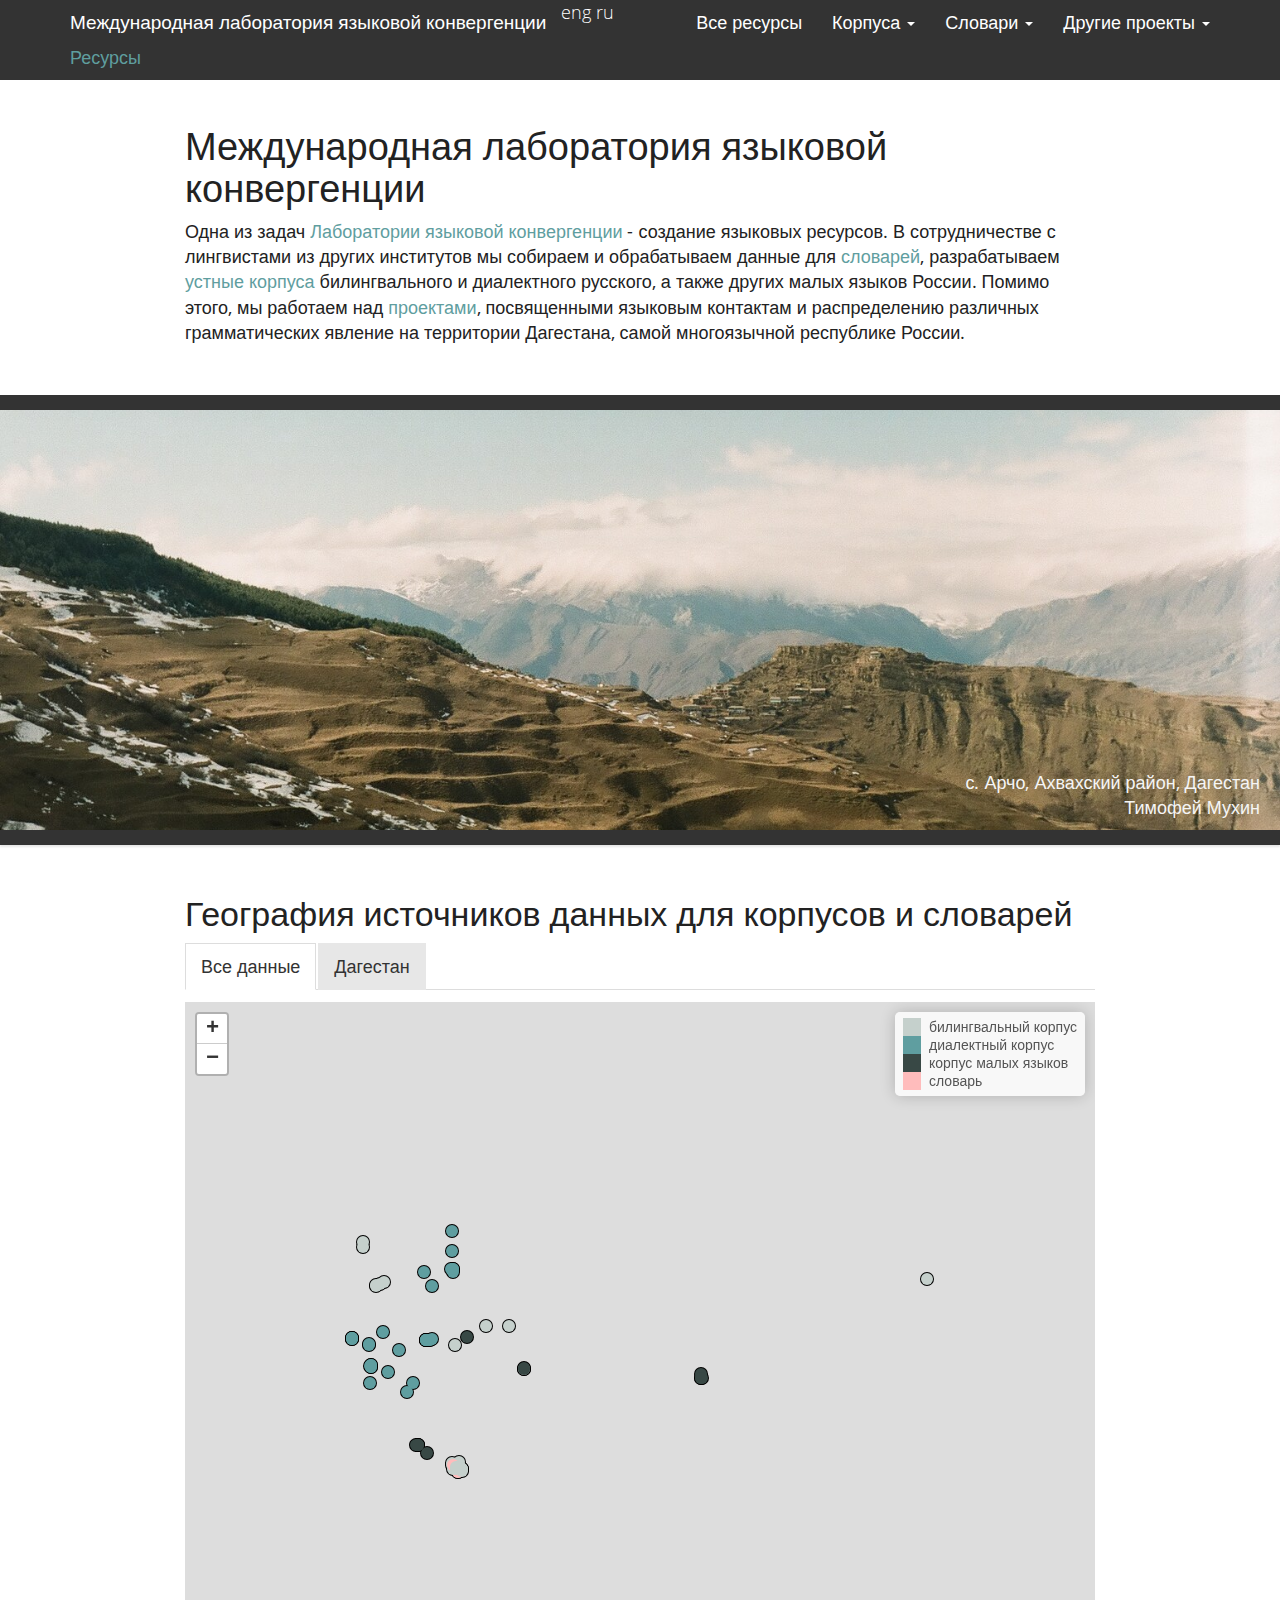
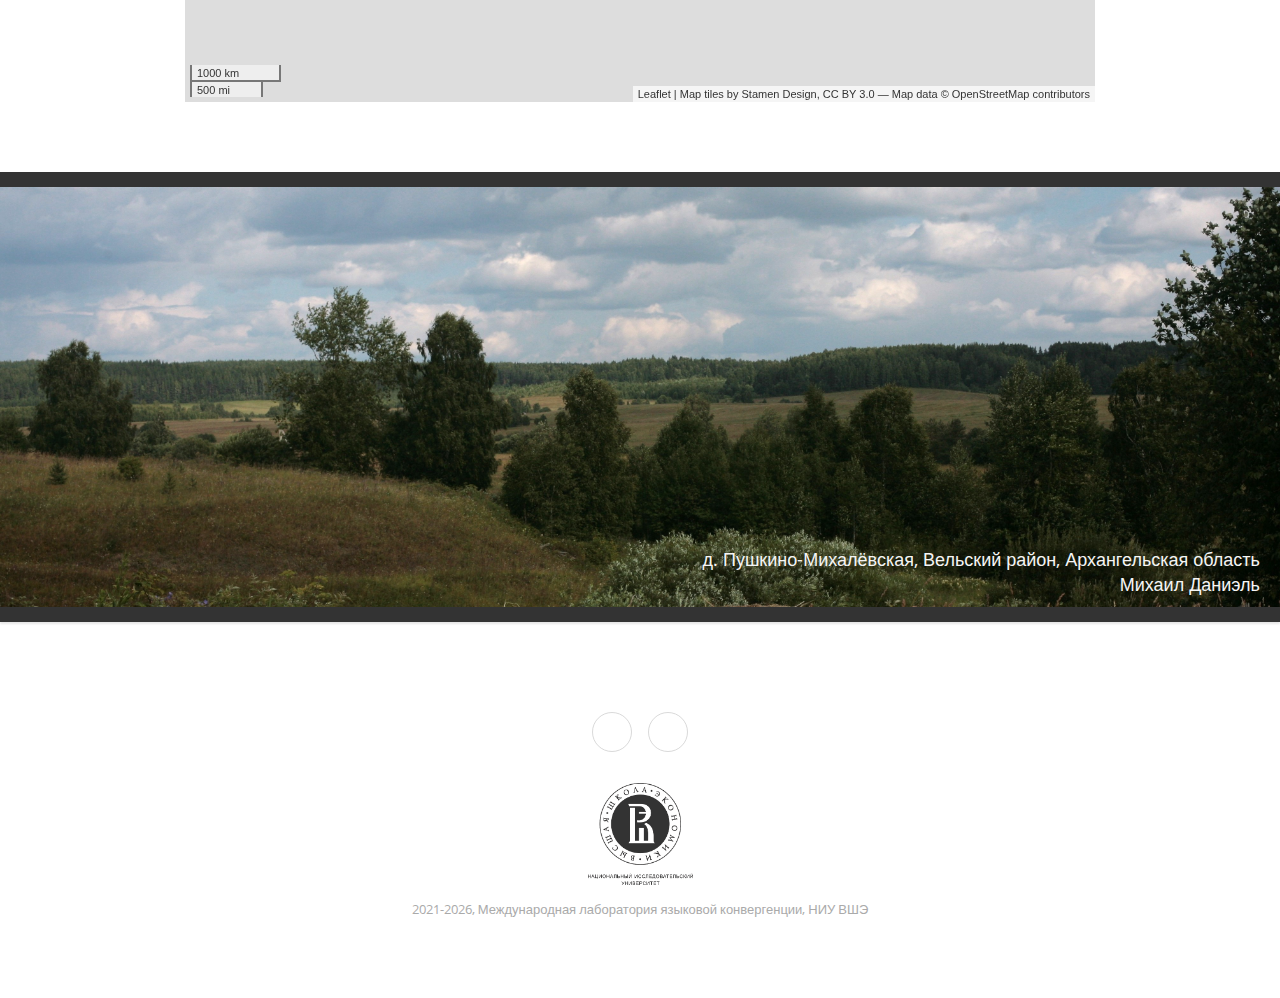
==== commit 0655bf0d: "Middle Pyoza link" ====
--- a/index_ru.html
+++ b/index_ru.html
@@ -317,6 +317,9 @@
           <a href="http://lingconlab.ru/malinino/">Говор с. Малинино</a>
         </li>
         <li>
+          <a href="http://lingconlab.ru/pyoza/">Говор Средней Пёзы</a>
+        </li>
+        <li>
           <a href="http://lingconlab.ru/nekhochi/">Говор д. Нехочи</a>
         </li>
         <li>
@@ -460,7 +463,7 @@
 <div id="все-данные" class="section level2">
 <h2>Все данные</h2>
 <div id="htmlwidget-244aaddf2639520a3f5a" style="width:672px;height:480px;" class="leaflet html-widget"></div>
-<script type="application/json" data-for="htmlwidget-244aaddf2639520a3f5a">{"x":{"options":{"crs":{"crsClass":"L.CRS.EPSG3857","code":null,"proj4def":null,"projectedBounds":null,"options":{}},"zoomControl":true},"calls":[{"method":"addTiles","args":["Stamen.TonerLite",null,null,{"minZoom":0,"maxZoom":18,"tileSize":256,"subdomains":"abc","errorTileUrl":"","tms":false,"noWrap":false,"zoomOffset":0,"zoomReverse":false,"opacity":1,"zIndex":1,"detectRetina":false}]},{"method":"addProviderTiles","args":["Stamen.TonerLite",null,"Stamen.TonerLite",{"errorTileUrl":"","noWrap":false,"detectRetina":false}]},{"method":"addCircleMarkers","args":[[42.0667737913141,53.7377439427896,53.7275816330036,56.8175303936337,42.2787295960885,56.7941037490238,52.8118438478156,61.5840497029774,42.3670929471883,64.9636709620851,56.8132000251311,42.0239116208365,42.0244859122351,42.6354041927863,42.0207413383442,54.0310020318232,53.9973651792486,42.7326849271676,44.0461459817847,41.997634849241,45.047325634291,56.8121788258182,53.2158857420998,42.0700434215536,52.8455082905714,41.6166,41.6186,61.5288706079825,64.6256050950421,52.2971451922232,42.1731202031857,56.1580010871652,54.1255736470444,42.9783630890781,42.2528,42.2568,61.5011111551685,53.4392727240609,42.0752038246737,61.8854386188771,61.6998197462665,56.7716087858632,45.0640202992501,53.8246221431156,42.7814853152129,51.2501341810638,53.9797741389512,52.2960319548886,54.1331336744997,42.5610279346735,42.57056,42.57076,45.0536665194073,45.0768895052302,41.7516115516436,42.3434066080818,52.8139410490598,42.1525537527337,42.3497829967926,42.090877134908,58.0176303487814,42.2462440441286,62.0997772673689,42.205218594637,56.6316223876856,56.660748648431,56.6491470625369,56.6518927034026,56.6619268630899,56.6893558763497,56.7219958391981,56.6951005203014,58.0019777562738,57.4027634139348,55.7244642662795,56.9578188052796,62.6816695210031,62.9422093908765,62.9391563369877,62.9445567428191,62.6623687611176,64.352968288037,56.2292723800097,56.2146393595724],[46.8686891234647,58.8417521398863,58.8426018649561,28.6875859088631,47.2311766742319,28.6841240628176,89.9874281348034,32.8425986617033,47.2450750893441,30.5597267894316,28.6823936395506,48.062863063121,47.9654743412296,47.2237373834487,48.0088832632428,31.898147668221,32.0073663363946,46.3217620718405,41.7812629017135,47.5843546506572,40.1804089995317,28.6973234956895,90.0474287407635,46.8612518446103,90.1071715824232,47.2647,47.2667,32.8290234921356,30.599377753857,39.3490966512283,47.7944906228771,46.7607042341594,32.0021865845453,47.4828249266475,47.0472,47.0512,42.656956040085,34.9267088496418,46.4117938699763,34.3590797360788,33.6219219200116,28.6706934313375,40.1760035538134,58.8864748097082,46.3174227964206,38.3774542925194,31.9937206687928,31.7879477629945,32.0140353069345,46.3016299250685,46.37278,46.37298,39.9459325397445,40.1862685927333,47.9289477688109,47.3297527348424,90.0421183092167,47.669665630058,47.3027470388149,46.917931536218,52.1504272351055,47.0005311482544,129.728479425133,47.8278686163628,42.2347652062606,42.4244838814762,41.8360782417641,41.7038957847617,41.7358457860172,41.6998952997355,42.6316559592833,41.6388958616272,56.2322823258891,34.1325446188435,36.8359550846001,48.7802817871615,46.4936074118857,46.1321514915384,46.4267476275263,46.3750392790236,41.3582859926678,46.2057840369171,31.6132747548968,31.6212411824737],6.6,null,["","","","","","","","","","","","","","","","","","","","","","","","","","","","","","","","","","","","","","","","","","","","","","","","","","","","","","","","","","","","","","","","","","","","","","","","","","","","","","","","","","","",""],{"interactive":true,"className":"","stroke":false,"color":"black","weight":5,"opacity":0.5,"fill":true,"fillColor":"black","fillOpacity":1},null,null,["<a href='https://glottolog.org/resource/languoid/id/russ1263' target='_blank'>Russian<\/a><br><b>Топоним:<\/b> Арчиб <br> <b>Проект:<\/b> <a target=\"_blank\" href=\" http://parasolcorpus.org/dagrus/ \"> Корпус дагестанского русского","<a href='https://glottolog.org/resource/languoid/id/russ1263' target='_blank'>Russian<\/a><br><b>Топоним:<\/b> Баимово <br> <b>Проект:<\/b> <a target=\"_blank\" href=\" http://lingconlab.ru/BashkirRus/ \"> Корпус русской речи Башкирии","<a href='https://glottolog.org/resource/languoid/id/bash1264' target='_blank'>Bashkir<\/a><br><b>Топоним:<\/b> Баимово <br> <b>Проект:<\/b> <a target=\"_blank\" href=\" http://lingconlab.ru/spoken_bashkir/ \"> Устный корпус башкирского языка","<a href='https://glottolog.org/resource/languoid/id/russ1263' target='_blank'>Russian<\/a><br><b>Топоним:<\/b> Балаши <br> <b>Проект:<\/b> <a target=\"_blank\" href=\" http://lingconlab.ru/opochka \"> Корпус опочецких говоров","<a href='https://glottolog.org/resource/languoid/id/russ1263' target='_blank'>Russian<\/a><br><b>Топоним:<\/b> Балхар <br> <b>Проект:<\/b> <a target=\"_blank\" href=\" http://parasolcorpus.org/dagrus/ \"> Корпус дагестанского русского","<a href='https://glottolog.org/resource/languoid/id/russ1263' target='_blank'>Russian<\/a><br><b>Топоним:<\/b> Барабаны <br> <b>Проект:<\/b> <a target=\"_blank\" href=\" http://lingconlab.ru/opochka \"> Корпус опочецких говоров","<a href='https://glottolog.org/resource/languoid/id/khak1248' target='_blank'>Khakas<\/a><br><b>Топоним:<\/b> Бутрахты <br> <b>Проект:<\/b> <a target=\"_blank\" href=\" http://lingconlab.ru/spoken_khakas/ \"> Устный корпус диалектов хакасского языка","<a href='https://glottolog.org/resource/languoid/id/russ1263' target='_blank'>Russian<\/a><br><b>Топоним:<\/b> Ведлозеро <br> <b>Проект:<\/b> <a target=\"_blank\" href=\" http://lingconlab.ru/karelrus/ \"> Корпус русской речи Карелии","<a href='https://glottolog.org/resource/languoid/id/russ1263' target='_blank'>Russian<\/a><br><b>Топоним:<\/b> Верхние Убеки <br> <b>Проект:<\/b> <a target=\"_blank\" href=\" http://parasolcorpus.org/dagrus/ \"> Корпус дагестанского русского","<a href='https://glottolog.org/resource/languoid/id/russ1263' target='_blank'>Russian<\/a><br><b>Топоним:<\/b> Вокнаволок <br> <b>Проект:<\/b> <a target=\"_blank\" href=\" http://lingconlab.ru/karelrus/ \"> Корпус русской речи Карелии","<a href='https://glottolog.org/resource/languoid/id/russ1263' target='_blank'>Russian<\/a><br><b>Топоним:<\/b> Глазаново <br> <b>Проект:<\/b> <a target=\"_blank\" href=\" http://lingconlab.ru/opochka \"> Корпус опочецких говоров","<a href='https://glottolog.org/resource/languoid/id/russ1263' target='_blank'>Russian<\/a><br><b>Топоним:<\/b> Дарваг <br> <b>Проект:<\/b> <a target=\"_blank\" href=\" http://parasolcorpus.org/dagrus/ \"> Корпус дагестанского русского","<a href='https://glottolog.org/resource/languoid/id/russ1263' target='_blank'>Russian<\/a><br><b>Топоним:<\/b> Дубек <br> <b>Проект:<\/b> <a target=\"_blank\" href=\" http://parasolcorpus.org/dagrus/ \"> Корпус дагестанского русского","<a href='https://glottolog.org/resource/languoid/id/russ1263' target='_blank'>Russian<\/a><br><b>Топоним:<\/b> Дуранги <br> <b>Проект:<\/b> <a target=\"_blank\" href=\" http://parasolcorpus.org/dagrus/ \"> Корпус дагестанского русского","<a href='https://glottolog.org/resource/languoid/id/russ1263' target='_blank'>Russian<\/a><br><b>Топоним:<\/b> Ерси <br> <b>Проект:<\/b> <a target=\"_blank\" href=\" http://parasolcorpus.org/dagrus/ \"> Корпус дагестанского русского","<a href='https://glottolog.org/resource/languoid/id/russ1263' target='_blank'>Russian<\/a><br><b>Топоним:<\/b> Жанвиль <br> <b>Проект:<\/b> <a target=\"_blank\" href=\" http://lingconlab.ru/khislavichi/ \"> Корпус говора Хиславичского района","<a href='https://glottolog.org/resource/languoid/id/russ1263' target='_blank'>Russian<\/a><br><b>Топоним:<\/b> Жигалки <br> <b>Проект:<\/b> <a target=\"_blank\" href=\" http://lingconlab.ru/khislavichi/ \"> Корпус говора Хиславичского района","<a href='https://glottolog.org/resource/languoid/id/russ1263' target='_blank'>Russian<\/a><br><b>Топоним:<\/b> Зило <br> <b>Проект:<\/b> <a target=\"_blank\" href=\" http://parasolcorpus.org/dagrus/ \"> Корпус дагестанского русского","<a href='https://glottolog.org/resource/languoid/id/abaz1241' target='_blank'>Abaza<\/a><br><b>Топоним:<\/b> Инжич-Чукун <br> <b>Проект:<\/b> <a target=\"_blank\" href=\" http://lingconlab.ru/spoken_abaza/ \"> Устный корпус абазинского языка","<a href='https://glottolog.org/resource/languoid/id/russ1263' target='_blank'>Russian<\/a><br><b>Топоним:<\/b> Ицари <br> <b>Проект:<\/b> <a target=\"_blank\" href=\" http://parasolcorpus.org/dagrus/ \"> Корпус дагестанского русского","<a href='https://glottolog.org/resource/languoid/id/adyg1241' target='_blank'>Adyghe<\/a><br><b>Топоним:<\/b> Кабехабль <br> <b>Проект:<\/b> <a target=\"_blank\" href=\" http://lingconlab.ru/spoken_adyghe/ \"> Устный корпус адыгейского языка","<a href='https://glottolog.org/resource/languoid/id/russ1263' target='_blank'>Russian<\/a><br><b>Топоним:<\/b> Кадниково <br> <b>Проект:<\/b> <a target=\"_blank\" href=\" http://lingconlab.ru/opochka \"> Корпус опочецких говоров","<a href='https://glottolog.org/resource/languoid/id/khak1248' target='_blank'>Khakas<\/a><br><b>Топоним:<\/b> Казановка <br> <b>Проект:<\/b> <a target=\"_blank\" href=\" http://lingconlab.ru/spoken_khakas/ \"> Устный корпус диалектов хакасского языка","<a href='https://glottolog.org/resource/languoid/id/russ1263' target='_blank'>Russian<\/a><br><b>Топоним:<\/b> Калиб <br> <b>Проект:<\/b> <a target=\"_blank\" href=\" http://parasolcorpus.org/dagrus/ \"> Корпус дагестанского русского","<a href='https://glottolog.org/resource/languoid/id/khak1248' target='_blank'>Khakas<\/a><br><b>Топоним:<\/b> Карагай <br> <b>Проект:<\/b> <a target=\"_blank\" href=\" http://lingconlab.ru/spoken_khakas/ \"> Устный корпус диалектов хакасского языка","<a href='https://glottolog.org/resource/languoid/id/russ1263' target='_blank'>Russian<\/a><br><b>Топоним:<\/b> Кина <br> <b>Проект:<\/b> <a target=\"_blank\" href=\" http://parasolcorpus.org/dagrus/ \"> Корпус дагестанского русского","<a href='https://glottolog.org/resource/languoid/id/rutu1240' target='_blank'>Rutul<\/a><br><b>Топоним:<\/b> Кина <br> <b>Проект:<\/b> <a target=\"_blank\" href=\" https://linghub.ru/rutuldict/ \"> Словарь рутульского языка","<a href='https://glottolog.org/resource/languoid/id/russ1263' target='_blank'>Russian<\/a><br><b>Топоним:<\/b> Кинерма <br> <b>Проект:<\/b> <a target=\"_blank\" href=\" http://lingconlab.ru/karelrus/ \"> Корпус русской речи Карелии","<a href='https://glottolog.org/resource/languoid/id/russ1263' target='_blank'>Russian<\/a><br><b>Топоним:<\/b> Костомукша <br> <b>Проект:<\/b> <a target=\"_blank\" href=\" http://lingconlab.ru/karelrus/ \"> Корпус русской речи Карелии","<a href='https://glottolog.org/resource/languoid/id/russ1263' target='_blank'>Russian<\/a><br><b>Топоним:<\/b> Малинино <br> <b>Проект:<\/b> <a target=\"_blank\" href=\" http://lingconlab.ru/malinino/ \"> Корпус говора села Малинино","<a href='https://glottolog.org/resource/languoid/id/russ1263' target='_blank'>Russian<\/a><br><b>Топоним:<\/b> Маллакент <br> <b>Проект:<\/b> <a target=\"_blank\" href=\" http://parasolcorpus.org/dagrus/ \"> Корпус дагестанского русского","<a href='https://glottolog.org/resource/languoid/id/russ1263' target='_blank'>Russian<\/a><br><b>Топоним:<\/b> Малое Карачкино <br> <b>Проект:<\/b> <a target=\"_blank\" href=\" http://lingconlab.ru/ChuvashRus/ \"> Корпус русской речи Чувашии","<a href='https://glottolog.org/resource/languoid/id/russ1263' target='_blank'>Russian<\/a><br><b>Топоним:<\/b> Малые Хутора <br> <b>Проект:<\/b> <a target=\"_blank\" href=\" http://lingconlab.ru/khislavichi/ \"> Корпус говора Хиславичского района","<a href='https://glottolog.org/resource/languoid/id/russ1263' target='_blank'>Russian<\/a><br><b>Топоним:<\/b> Махачкала <br> <b>Проект:<\/b> <a target=\"_blank\" href=\" http://parasolcorpus.org/dagrus/ \"> Корпус дагестанского русского","<a href='https://glottolog.org/resource/languoid/id/russ1263' target='_blank'>Russian<\/a><br><b>Топоним:<\/b> Мегеб <br> <b>Проект:<\/b> <a target=\"_blank\" href=\" http://parasolcorpus.org/dagrus/ \"> Корпус дагестанского русского","<a href='https://glottolog.org/resource/languoid/id/mege1234' target='_blank'>Megeb<\/a><br><b>Топоним:<\/b> Мегеб <br> <b>Проект:<\/b> <a target=\"_blank\" href=\" http://lingconlab.ru/MehwebDict/ \"> Словарь мегебского языка","<a href='https://glottolog.org/resource/languoid/id/russ1263' target='_blank'>Russian<\/a><br><b>Топоним:<\/b> Михалёвская <br> <b>Проект:<\/b> <a target=\"_blank\" href=\" http://www.parasolcorpus.org/Pushkino/login.php \"> Корпус устьянских говоров","<a href='https://glottolog.org/resource/languoid/id/russ1263' target='_blank'>Russian<\/a><br><b>Топоним:<\/b> Нехочи <br> <b>Проект:<\/b> <a target=\"_blank\" href=\" http://lingconlab.ru/nekhochi/ \"> Корпус говора деревни Нехочи","<a href='https://glottolog.org/resource/languoid/id/russ1263' target='_blank'>Russian<\/a><br><b>Топоним:<\/b> Никар <br> <b>Проект:<\/b> <a target=\"_blank\" href=\" http://parasolcorpus.org/dagrus/ \"> Корпус дагестанского русского","<a href='https://glottolog.org/resource/languoid/id/russ1263' target='_blank'>Russian<\/a><br><b>Топоним:<\/b> Петрозаводск <br> <b>Проект:<\/b> <a target=\"_blank\" href=\" http://lingconlab.ru/karelrus/ \"> Корпус русской речи Карелии","<a href='https://glottolog.org/resource/languoid/id/russ1263' target='_blank'>Russian<\/a><br><b>Топоним:<\/b> Пряжа <br> <b>Проект:<\/b> <a target=\"_blank\" href=\" http://lingconlab.ru/karelrus/ \"> Корпус русской речи Карелии","<a href='https://glottolog.org/resource/languoid/id/russ1263' target='_blank'>Russian<\/a><br><b>Топоним:<\/b> Пуршево <br> <b>Проект:<\/b> <a target=\"_blank\" href=\" http://lingconlab.ru/opochka \"> Корпус опочецких говоров","<a href='https://glottolog.org/resource/languoid/id/adyg1241' target='_blank'>Adyghe<\/a><br><b>Топоним:<\/b> Пшичо <br> <b>Проект:<\/b> <a target=\"_blank\" href=\" http://lingconlab.ru/spoken_adyghe/ \"> Устный корпус адыгейского языка","<a href='https://glottolog.org/resource/languoid/id/bash1264' target='_blank'>Bashkir<\/a><br><b>Топоним:<\/b> Рахметово <br> <b>Проект:<\/b> <a target=\"_blank\" href=\" http://lingconlab.ru/spoken_bashkir/ \"> Устный корпус башкирского языка","<a href='https://glottolog.org/resource/languoid/id/russ1263' target='_blank'>Russian<\/a><br><b>Топоним:<\/b> Риквани <br> <b>Проект:<\/b> <a target=\"_blank\" href=\" http://parasolcorpus.org/dagrus/ \"> Корпус дагестанского русского","<a href='https://glottolog.org/resource/languoid/id/russ1263' target='_blank'>Russian<\/a><br><b>Топоним:<\/b> Роговатое <br> <b>Проект:<\/b> <a target=\"_blank\" href=\" http://lingconlab.ru/rogovatka/ \"> Корпус говора села Роговатка","<a href='https://glottolog.org/resource/languoid/id/russ1263' target='_blank'>Russian<\/a><br><b>Топоним:<\/b> Соино <br> <b>Проект:<\/b> <a target=\"_blank\" href=\" http://lingconlab.ru/khislavichi/ \"> Корпус говора Хиславичского района","<a href='https://glottolog.org/resource/languoid/id/russ1263' target='_blank'>Russian<\/a><br><b>Топоним:<\/b> Спиридонова Буда <br> <b>Проект:<\/b> <a target=\"_blank\" href=\" http://lingconlab.ru/SpiridonovaBuda/ \"> Корпус говора села Спиридонова Буда","<a href='https://glottolog.org/resource/languoid/id/russ1263' target='_blank'>Russian<\/a><br><b>Топоним:<\/b> Стайки <br> <b>Проект:<\/b> <a target=\"_blank\" href=\" http://lingconlab.ru/khislavichi/ \"> Корпус говора Хиславичского района","<a href='https://glottolog.org/resource/languoid/id/russ1263' target='_blank'>Russian<\/a><br><b>Топоним:<\/b> Тлибишо <br> <b>Проект:<\/b> <a target=\"_blank\" href=\" http://parasolcorpus.org/dagrus/ \"> Корпус дагестанского русского","<a href='https://glottolog.org/resource/languoid/id/russ1263' target='_blank'>Russian<\/a><br><b>Топоним:<\/b> Тукита <br> <b>Проект:<\/b> <a target=\"_blank\" href=\" http://parasolcorpus.org/dagrus/ \"> Корпус дагестанского русского","<a href='https://glottolog.org/resource/languoid/id/kara1474' target='_blank'>Karata<\/a><br><b>Топоним:<\/b> Тукита <br> <b>Проект:<\/b> <a target=\"_blank\" href=\" http://lingconlab.ru/TukitaDict/ \"> Словарь тукитинского языка","<a href='https://glottolog.org/resource/languoid/id/kaba1278' target='_blank'>Kabardian<\/a><br><b>Топоним:<\/b> Уляп <br> <b>Проект:<\/b> <a target=\"_blank\" href=\" http://lingconlab.ru/spoken_besleney/ \"> Устный корпус бесленеевского диалекта кабардино-черкесского языка","<a href='https://glottolog.org/resource/languoid/id/adyg1241' target='_blank'>Adyghe<\/a><br><b>Топоним:<\/b> Хатажукай <br> <b>Проект:<\/b> <a target=\"_blank\" href=\" http://lingconlab.ru/spoken_adyghe/ \"> Устный корпус адыгейского языка","<a href='https://glottolog.org/resource/languoid/id/russ1263' target='_blank'>Russian<\/a><br><b>Топоним:<\/b> Хив <br> <b>Проект:<\/b> <a target=\"_blank\" href=\" http://parasolcorpus.org/dagrus/ \"> Корпус дагестанского русского","<a href='https://glottolog.org/resource/languoid/id/russ1263' target='_blank'>Russian<\/a><br><b>Топоним:<\/b> Цухта <br> <b>Проект:<\/b> <a target=\"_blank\" href=\" http://parasolcorpus.org/dagrus/ \"> Корпус дагестанского русского","<a href='https://glottolog.org/resource/languoid/id/khak1248' target='_blank'>Khakas<\/a><br><b>Топоним:<\/b> Чиланы <br> <b>Проект:<\/b> <a target=\"_blank\" href=\" http://lingconlab.ru/spoken_khakas/ \"> Устный корпус диалектов хакасского языка","<a href='https://glottolog.org/resource/languoid/id/russ1263' target='_blank'>Russian<\/a><br><b>Топоним:<\/b> Чишили <br> <b>Проект:<\/b> <a target=\"_blank\" href=\" http://parasolcorpus.org/dagrus/ \"> Корпус дагестанского русского","<a href='https://glottolog.org/resource/languoid/id/russ1263' target='_blank'>Russian<\/a><br><b>Топоним:<\/b> Чуни <br> <b>Проект:<\/b> <a target=\"_blank\" href=\" http://parasolcorpus.org/dagrus/ \"> Корпус дагестанского русского","<a href='https://glottolog.org/resource/languoid/id/russ1263' target='_blank'>Russian<\/a><br><b>Топоним:<\/b> Шалиб <br> <b>Проект:<\/b> <a target=\"_blank\" href=\" http://parasolcorpus.org/dagrus/ \"> Корпус дагестанского русского","<a href='https://glottolog.org/resource/languoid/id/russ1263' target='_blank'>Russian<\/a><br><b>Топоним:<\/b> Шамардан <br> <b>Проект:<\/b> <a target=\"_blank\" href=\" http://lingconlab.ru/BesermanRus/ \"> Корпус русской речи бесермян","<a href='https://glottolog.org/resource/languoid/id/russ1263' target='_blank'>Russian<\/a><br><b>Топоним:<\/b> Шангода <br> <b>Проект:<\/b> <a target=\"_blank\" href=\" http://parasolcorpus.org/dagrus/ \"> Корпус дагестанского русского","<a href='https://glottolog.org/resource/languoid/id/russ1263' target='_blank'>Russian<\/a><br><b>Топоним:<\/b> Якутск <br> <b>Проект:<\/b> <a target=\"_blank\" href=\" http://lingconlab.ru/cs_yakut/ \"> Якутско-русский корпус переключения кода","<a href='https://glottolog.org/resource/languoid/id/russ1263' target='_blank'>Russian<\/a><br><b>Топоним:<\/b> Янгикент <br> <b>Проект:<\/b> <a target=\"_blank\" href=\" http://parasolcorpus.org/dagrus/ \"> Корпус дагестанского русского","<a href='https://glottolog.org/resource/languoid/id/russ1263' target='_blank'>Russian<\/a><br><b>Топоним:<\/b> Мугреево-Никольское <br> <b>Проект:<\/b> <a target=\"_blank\" href=\" http://lingconlab.ru/lukhteza/ \"> Корпус говоров низовья рек Лух и Теза","<a href='https://glottolog.org/resource/languoid/id/russ1263' target='_blank'>Russian<\/a><br><b>Топоним:<\/b> Нижний Ландех <br> <b>Проект:<\/b> <a target=\"_blank\" href=\" http://lingconlab.ru/lukhteza/ \"> Корпус говоров низовья рек Лух и Теза","<a href='https://glottolog.org/resource/languoid/id/russ1263' target='_blank'>Russian<\/a><br><b>Топоним:<\/b> Преображенское <br> <b>Проект:<\/b> <a target=\"_blank\" href=\" http://lingconlab.ru/lukhteza/ \"> Корпус говоров низовья рек Лух и Теза","<a href='https://glottolog.org/resource/languoid/id/russ1263' target='_blank'>Russian<\/a><br><b>Топоним:<\/b> Хотимль <br> <b>Проект:<\/b> <a target=\"_blank\" href=\" http://lingconlab.ru/lukhteza/ \"> Корпус говоров низовья рек Лух и Теза","<a href='https://glottolog.org/resource/languoid/id/russ1263' target='_blank'>Russian<\/a><br><b>Топоним:<\/b> Домнино <br> <b>Проект:<\/b> <a target=\"_blank\" href=\" http://lingconlab.ru/lukhteza/ \"> Корпус говоров низовья рек Лух и Теза","<a href='https://glottolog.org/resource/languoid/id/russ1263' target='_blank'>Russian<\/a><br><b>Топоним:<\/b> Ряполово <br> <b>Проект:<\/b> <a target=\"_blank\" href=\" http://lingconlab.ru/lukhteza/ \"> Корпус говоров низовья рек Лух и Теза","<a href='https://glottolog.org/resource/languoid/id/russ1263' target='_blank'>Russian<\/a><br><b>Топоним:<\/b> Погорелка <br> <b>Проект:<\/b> <a target=\"_blank\" href=\" http://lingconlab.ru/lukhteza/ \"> Корпус говоров низовья рек Лух и Теза","<a href='https://glottolog.org/resource/languoid/id/russ1263' target='_blank'>Russian<\/a><br><b>Топоним:<\/b> Волокобино <br> <b>Проект:<\/b> <a target=\"_blank\" href=\" http://lingconlab.ru/lukhteza/ \"> Корпус говоров низовья рек Лух и Теза","<a href='https://glottolog.org/resource/languoid/id/russ1263' target='_blank'>Russian<\/a><br><b>Топоним:<\/b> Пермь <br> <b>Проект:<\/b> <a target=\"_blank\" href=\" http://lingconlab.ru/romarus \"> Корпус цыганского русского","<a href='https://glottolog.org/resource/languoid/id/russ1263' target='_blank'>Russian<\/a><br><b>Топоним:<\/b> Лужниково <br> <b>Проект:<\/b> <a target=\"_blank\" href=\" http://lingconlab.ru/luzhnikovo \"> Лужниковский корпус","<a href='https://glottolog.org/resource/languoid/id/russ1263' target='_blank'>Russian<\/a><br><b>Топоним:<\/b> Звенигород <br> <b>Проект:<\/b> <a target=\"_blank\" href=\" http://lingconlab.ru/zvenigorod/ \"> Корпус говора города Звенигород","<a href='https://glottolog.org/resource/languoid/id/east2328' target='_blank'>Eastern Mari<\/a><br><b>Топоним:<\/b> Старый Торъял <br> <b>Проект:<\/b> <a target=\"_blank\" href=\" http://lingconlab.ru/spoken_meadow_mari/ \"> Устный корпус лугового марийского языка","<a href='https://glottolog.org/resource/languoid/id/russ1263' target='_blank'>Russian<\/a><br><b>Топоним:<\/b> Вадюга <br> <b>Проект:<\/b> <a target=\"_blank\" href=\" http://lingconlab.ru/vaduga/ \"> Корпус говора верхней Пинеги и Выи","<a href='https://glottolog.org/resource/languoid/id/russ1263' target='_blank'>Russian<\/a><br><b>Топоним:<\/b> Тинева <br> <b>Проект:<\/b> <a target=\"_blank\" href=\" http://lingconlab.ru/vaduga/ \"> Корпус говора верхней Пинеги и Выи","<a href='https://glottolog.org/resource/languoid/id/russ1263' target='_blank'>Russian<\/a><br><b>Топоним:<\/b> Зайцево <br> <b>Проект:<\/b> <a target=\"_blank\" href=\" http://lingconlab.ru/vaduga/ \"> Корпус говора верхней Пинеги и Выи","<a href='https://glottolog.org/resource/languoid/id/russ1263' target='_blank'>Russian<\/a><br><b>Топоним:<\/b> Подольская <br> <b>Проект:<\/b> <a target=\"_blank\" href=\" http://lingconlab.ru/vaduga/ \"> Корпус говора верхней Пинеги и Выи","<a href='https://glottolog.org/resource/languoid/id/russ1263' target='_blank'>Russian<\/a><br><b>Топоним:<\/b> Низ <br> <b>Проект:<\/b> <a target=\"_blank\" href=\" http://lingconlab.ru/tserkovnoe \"> Корпус говора села Церковное","<a href='https://glottolog.org/resource/languoid/id/russ1263' target='_blank'>Russian<\/a><br><b>Топоним:<\/b> Кеба <br> <b>Проект:<\/b> <a target=\"_blank\" href=\" http://lingconlab.ru/keba \"> Корпус говора села Кеба","<a href='https://glottolog.org/resource/languoid/id/russ1263' target='_blank'>Russian<\/a><br><b>Топоним:<\/b> Шетнево <br> <b>Проект:<\/b> <a target=\"_blank\" href=\" http://lingconlab.ru/shetnevo/ \"> Корпус говора деревень Шетнево и Макеево","<a href='https://glottolog.org/resource/languoid/id/russ1263' target='_blank'>Russian<\/a><br><b>Топоним:<\/b> Макеево <br> <b>Проект:<\/b> <a target=\"_blank\" href=\" http://lingconlab.ru/shetnevo/ \"> Корпус говора деревень Шетнево и Макеево"],null,null,{"interactive":false,"permanent":false,"direction":"auto","opacity":1,"offset":[0,0],"textsize":"10px","textOnly":false,"className":"","sticky":true},null]},{"method":"addCircleMarkers","args":[[42.0667737913141,53.7377439427896,53.7275816330036,56.8175303936337,42.2787295960885,56.7941037490238,52.8118438478156,61.5840497029774,42.3670929471883,64.9636709620851,56.8132000251311,42.0239116208365,42.0244859122351,42.6354041927863,42.0207413383442,54.0310020318232,53.9973651792486,42.7326849271676,44.0461459817847,41.997634849241,45.047325634291,56.8121788258182,53.2158857420998,42.0700434215536,52.8455082905714,41.6166,41.6186,61.5288706079825,64.6256050950421,52.2971451922232,42.1731202031857,56.1580010871652,54.1255736470444,42.9783630890781,42.2528,42.2568,61.5011111551685,53.4392727240609,42.0752038246737,61.8854386188771,61.6998197462665,56.7716087858632,45.0640202992501,53.8246221431156,42.7814853152129,51.2501341810638,53.9797741389512,52.2960319548886,54.1331336744997,42.5610279346735,42.57056,42.57076,45.0536665194073,45.0768895052302,41.7516115516436,42.3434066080818,52.8139410490598,42.1525537527337,42.3497829967926,42.090877134908,58.0176303487814,42.2462440441286,62.0997772673689,42.205218594637,56.6316223876856,56.660748648431,56.6491470625369,56.6518927034026,56.6619268630899,56.6893558763497,56.7219958391981,56.6951005203014,58.0019777562738,57.4027634139348,55.7244642662795,56.9578188052796,62.6816695210031,62.9422093908765,62.9391563369877,62.9445567428191,62.6623687611176,64.352968288037,56.2292723800097,56.2146393595724],[46.8686891234647,58.8417521398863,58.8426018649561,28.6875859088631,47.2311766742319,28.6841240628176,89.9874281348034,32.8425986617033,47.2450750893441,30.5597267894316,28.6823936395506,48.062863063121,47.9654743412296,47.2237373834487,48.0088832632428,31.898147668221,32.0073663363946,46.3217620718405,41.7812629017135,47.5843546506572,40.1804089995317,28.6973234956895,90.0474287407635,46.8612518446103,90.1071715824232,47.2647,47.2667,32.8290234921356,30.599377753857,39.3490966512283,47.7944906228771,46.7607042341594,32.0021865845453,47.4828249266475,47.0472,47.0512,42.656956040085,34.9267088496418,46.4117938699763,34.3590797360788,33.6219219200116,28.6706934313375,40.1760035538134,58.8864748097082,46.3174227964206,38.3774542925194,31.9937206687928,31.7879477629945,32.0140353069345,46.3016299250685,46.37278,46.37298,39.9459325397445,40.1862685927333,47.9289477688109,47.3297527348424,90.0421183092167,47.669665630058,47.3027470388149,46.917931536218,52.1504272351055,47.0005311482544,129.728479425133,47.8278686163628,42.2347652062606,42.4244838814762,41.8360782417641,41.7038957847617,41.7358457860172,41.6998952997355,42.6316559592833,41.6388958616272,56.2322823258891,34.1325446188435,36.8359550846001,48.7802817871615,46.4936074118857,46.1321514915384,46.4267476275263,46.3750392790236,41.3582859926678,46.2057840369171,31.6132747548968,31.6212411824737],6,null,["","","","","","","","","","","","","","","","","","","","","","","","","","","","","","","","","","","","","","","","","","","","","","","","","","","","","","","","","","","","","","","","","","","","","","","","","","","","","","","","","","","",""],{"interactive":true,"className":"","stroke":false,"color":["#C5D0CC","#C5D0CC","#384845","#5F9EA0","#C5D0CC","#5F9EA0","#384845","#C5D0CC","#C5D0CC","#C5D0CC","#5F9EA0","#C5D0CC","#C5D0CC","#C5D0CC","#C5D0CC","#5F9EA0","#5F9EA0","#C5D0CC","#384845","#C5D0CC","#384845","#5F9EA0","#384845","#C5D0CC","#384845","#C5D0CC","#FFBCBC","#C5D0CC","#C5D0CC","#5F9EA0","#C5D0CC","#C5D0CC","#5F9EA0","#C5D0CC","#C5D0CC","#FFBCBC","#5F9EA0","#5F9EA0","#C5D0CC","#C5D0CC","#C5D0CC","#5F9EA0","#384845","#384845","#C5D0CC","#5F9EA0","#5F9EA0","#5F9EA0","#5F9EA0","#C5D0CC","#C5D0CC","#FFBCBC","#384845","#384845","#C5D0CC","#C5D0CC","#384845","#C5D0CC","#C5D0CC","#C5D0CC","#C5D0CC","#C5D0CC","#C5D0CC","#C5D0CC","#5F9EA0","#5F9EA0","#5F9EA0","#5F9EA0","#5F9EA0","#5F9EA0","#5F9EA0","#5F9EA0","#C5D0CC","#5F9EA0","#5F9EA0","#384845","#5F9EA0","#5F9EA0","#5F9EA0","#5F9EA0","#5F9EA0","#5F9EA0","#5F9EA0","#5F9EA0"],"weight":5,"opacity":0.5,"fill":true,"fillColor":["#C5D0CC","#C5D0CC","#384845","#5F9EA0","#C5D0CC","#5F9EA0","#384845","#C5D0CC","#C5D0CC","#C5D0CC","#5F9EA0","#C5D0CC","#C5D0CC","#C5D0CC","#C5D0CC","#5F9EA0","#5F9EA0","#C5D0CC","#384845","#C5D0CC","#384845","#5F9EA0","#384845","#C5D0CC","#384845","#C5D0CC","#FFBCBC","#C5D0CC","#C5D0CC","#5F9EA0","#C5D0CC","#C5D0CC","#5F9EA0","#C5D0CC","#C5D0CC","#FFBCBC","#5F9EA0","#5F9EA0","#C5D0CC","#C5D0CC","#C5D0CC","#5F9EA0","#384845","#384845","#C5D0CC","#5F9EA0","#5F9EA0","#5F9EA0","#5F9EA0","#C5D0CC","#C5D0CC","#FFBCBC","#384845","#384845","#C5D0CC","#C5D0CC","#384845","#C5D0CC","#C5D0CC","#C5D0CC","#C5D0CC","#C5D0CC","#C5D0CC","#C5D0CC","#5F9EA0","#5F9EA0","#5F9EA0","#5F9EA0","#5F9EA0","#5F9EA0","#5F9EA0","#5F9EA0","#C5D0CC","#5F9EA0","#5F9EA0","#384845","#5F9EA0","#5F9EA0","#5F9EA0","#5F9EA0","#5F9EA0","#5F9EA0","#5F9EA0","#5F9EA0"],"fillOpacity":1},null,null,["<a href='https://glottolog.org/resource/languoid/id/russ1263' target='_blank'>Russian<\/a><br><b>Топоним:<\/b> Арчиб <br> <b>Проект:<\/b> <a target=\"_blank\" href=\" http://parasolcorpus.org/dagrus/ \"> Корпус дагестанского русского","<a href='https://glottolog.org/resource/languoid/id/russ1263' target='_blank'>Russian<\/a><br><b>Топоним:<\/b> Баимово <br> <b>Проект:<\/b> <a target=\"_blank\" href=\" http://lingconlab.ru/BashkirRus/ \"> Корпус русской речи Башкирии","<a href='https://glottolog.org/resource/languoid/id/bash1264' target='_blank'>Bashkir<\/a><br><b>Топоним:<\/b> Баимово <br> <b>Проект:<\/b> <a target=\"_blank\" href=\" http://lingconlab.ru/spoken_bashkir/ \"> Устный корпус башкирского языка","<a href='https://glottolog.org/resource/languoid/id/russ1263' target='_blank'>Russian<\/a><br><b>Топоним:<\/b> Балаши <br> <b>Проект:<\/b> <a target=\"_blank\" href=\" http://lingconlab.ru/opochka \"> Корпус опочецких говоров","<a href='https://glottolog.org/resource/languoid/id/russ1263' target='_blank'>Russian<\/a><br><b>Топоним:<\/b> Балхар <br> <b>Проект:<\/b> <a target=\"_blank\" href=\" http://parasolcorpus.org/dagrus/ \"> Корпус дагестанского русского","<a href='https://glottolog.org/resource/languoid/id/russ1263' target='_blank'>Russian<\/a><br><b>Топоним:<\/b> Барабаны <br> <b>Проект:<\/b> <a target=\"_blank\" href=\" http://lingconlab.ru/opochka \"> Корпус опочецких говоров","<a href='https://glottolog.org/resource/languoid/id/khak1248' target='_blank'>Khakas<\/a><br><b>Топоним:<\/b> Бутрахты <br> <b>Проект:<\/b> <a target=\"_blank\" href=\" http://lingconlab.ru/spoken_khakas/ \"> Устный корпус диалектов хакасского языка","<a href='https://glottolog.org/resource/languoid/id/russ1263' target='_blank'>Russian<\/a><br><b>Топоним:<\/b> Ведлозеро <br> <b>Проект:<\/b> <a target=\"_blank\" href=\" http://lingconlab.ru/karelrus/ \"> Корпус русской речи Карелии","<a href='https://glottolog.org/resource/languoid/id/russ1263' target='_blank'>Russian<\/a><br><b>Топоним:<\/b> Верхние Убеки <br> <b>Проект:<\/b> <a target=\"_blank\" href=\" http://parasolcorpus.org/dagrus/ \"> Корпус дагестанского русского","<a href='https://glottolog.org/resource/languoid/id/russ1263' target='_blank'>Russian<\/a><br><b>Топоним:<\/b> Вокнаволок <br> <b>Проект:<\/b> <a target=\"_blank\" href=\" http://lingconlab.ru/karelrus/ \"> Корпус русской речи Карелии","<a href='https://glottolog.org/resource/languoid/id/russ1263' target='_blank'>Russian<\/a><br><b>Топоним:<\/b> Глазаново <br> <b>Проект:<\/b> <a target=\"_blank\" href=\" http://lingconlab.ru/opochka \"> Корпус опочецких говоров","<a href='https://glottolog.org/resource/languoid/id/russ1263' target='_blank'>Russian<\/a><br><b>Топоним:<\/b> Дарваг <br> <b>Проект:<\/b> <a target=\"_blank\" href=\" http://parasolcorpus.org/dagrus/ \"> Корпус дагестанского русского","<a href='https://glottolog.org/resource/languoid/id/russ1263' target='_blank'>Russian<\/a><br><b>Топоним:<\/b> Дубек <br> <b>Проект:<\/b> <a target=\"_blank\" href=\" http://parasolcorpus.org/dagrus/ \"> Корпус дагестанского русского","<a href='https://glottolog.org/resource/languoid/id/russ1263' target='_blank'>Russian<\/a><br><b>Топоним:<\/b> Дуранги <br> <b>Проект:<\/b> <a target=\"_blank\" href=\" http://parasolcorpus.org/dagrus/ \"> Корпус дагестанского русского","<a href='https://glottolog.org/resource/languoid/id/russ1263' target='_blank'>Russian<\/a><br><b>Топоним:<\/b> Ерси <br> <b>Проект:<\/b> <a target=\"_blank\" href=\" http://parasolcorpus.org/dagrus/ \"> Корпус дагестанского русского","<a href='https://glottolog.org/resource/languoid/id/russ1263' target='_blank'>Russian<\/a><br><b>Топоним:<\/b> Жанвиль <br> <b>Проект:<\/b> <a target=\"_blank\" href=\" http://lingconlab.ru/khislavichi/ \"> Корпус говора Хиславичского района","<a href='https://glottolog.org/resource/languoid/id/russ1263' target='_blank'>Russian<\/a><br><b>Топоним:<\/b> Жигалки <br> <b>Проект:<\/b> <a target=\"_blank\" href=\" http://lingconlab.ru/khislavichi/ \"> Корпус говора Хиславичского района","<a href='https://glottolog.org/resource/languoid/id/russ1263' target='_blank'>Russian<\/a><br><b>Топоним:<\/b> Зило <br> <b>Проект:<\/b> <a target=\"_blank\" href=\" http://parasolcorpus.org/dagrus/ \"> Корпус дагестанского русского","<a href='https://glottolog.org/resource/languoid/id/abaz1241' target='_blank'>Abaza<\/a><br><b>Топоним:<\/b> Инжич-Чукун <br> <b>Проект:<\/b> <a target=\"_blank\" href=\" http://lingconlab.ru/spoken_abaza/ \"> Устный корпус абазинского языка","<a href='https://glottolog.org/resource/languoid/id/russ1263' target='_blank'>Russian<\/a><br><b>Топоним:<\/b> Ицари <br> <b>Проект:<\/b> <a target=\"_blank\" href=\" http://parasolcorpus.org/dagrus/ \"> Корпус дагестанского русского","<a href='https://glottolog.org/resource/languoid/id/adyg1241' target='_blank'>Adyghe<\/a><br><b>Топоним:<\/b> Кабехабль <br> <b>Проект:<\/b> <a target=\"_blank\" href=\" http://lingconlab.ru/spoken_adyghe/ \"> Устный корпус адыгейского языка","<a href='https://glottolog.org/resource/languoid/id/russ1263' target='_blank'>Russian<\/a><br><b>Топоним:<\/b> Кадниково <br> <b>Проект:<\/b> <a target=\"_blank\" href=\" http://lingconlab.ru/opochka \"> Корпус опочецких говоров","<a href='https://glottolog.org/resource/languoid/id/khak1248' target='_blank'>Khakas<\/a><br><b>Топоним:<\/b> Казановка <br> <b>Проект:<\/b> <a target=\"_blank\" href=\" http://lingconlab.ru/spoken_khakas/ \"> Устный корпус диалектов хакасского языка","<a href='https://glottolog.org/resource/languoid/id/russ1263' target='_blank'>Russian<\/a><br><b>Топоним:<\/b> Калиб <br> <b>Проект:<\/b> <a target=\"_blank\" href=\" http://parasolcorpus.org/dagrus/ \"> Корпус дагестанского русского","<a href='https://glottolog.org/resource/languoid/id/khak1248' target='_blank'>Khakas<\/a><br><b>Топоним:<\/b> Карагай <br> <b>Проект:<\/b> <a target=\"_blank\" href=\" http://lingconlab.ru/spoken_khakas/ \"> Устный корпус диалектов хакасского языка","<a href='https://glottolog.org/resource/languoid/id/russ1263' target='_blank'>Russian<\/a><br><b>Топоним:<\/b> Кина <br> <b>Проект:<\/b> <a target=\"_blank\" href=\" http://parasolcorpus.org/dagrus/ \"> Корпус дагестанского русского","<a href='https://glottolog.org/resource/languoid/id/rutu1240' target='_blank'>Rutul<\/a><br><b>Топоним:<\/b> Кина <br> <b>Проект:<\/b> <a target=\"_blank\" href=\" https://linghub.ru/rutuldict/ \"> Словарь рутульского языка","<a href='https://glottolog.org/resource/languoid/id/russ1263' target='_blank'>Russian<\/a><br><b>Топоним:<\/b> Кинерма <br> <b>Проект:<\/b> <a target=\"_blank\" href=\" http://lingconlab.ru/karelrus/ \"> Корпус русской речи Карелии","<a href='https://glottolog.org/resource/languoid/id/russ1263' target='_blank'>Russian<\/a><br><b>Топоним:<\/b> Костомукша <br> <b>Проект:<\/b> <a target=\"_blank\" href=\" http://lingconlab.ru/karelrus/ \"> Корпус русской речи Карелии","<a href='https://glottolog.org/resource/languoid/id/russ1263' target='_blank'>Russian<\/a><br><b>Топоним:<\/b> Малинино <br> <b>Проект:<\/b> <a target=\"_blank\" href=\" http://lingconlab.ru/malinino/ \"> Корпус говора села Малинино","<a href='https://glottolog.org/resource/languoid/id/russ1263' target='_blank'>Russian<\/a><br><b>Топоним:<\/b> Маллакент <br> <b>Проект:<\/b> <a target=\"_blank\" href=\" http://parasolcorpus.org/dagrus/ \"> Корпус дагестанского русского","<a href='https://glottolog.org/resource/languoid/id/russ1263' target='_blank'>Russian<\/a><br><b>Топоним:<\/b> Малое Карачкино <br> <b>Проект:<\/b> <a target=\"_blank\" href=\" http://lingconlab.ru/ChuvashRus/ \"> Корпус русской речи Чувашии","<a href='https://glottolog.org/resource/languoid/id/russ1263' target='_blank'>Russian<\/a><br><b>Топоним:<\/b> Малые Хутора <br> <b>Проект:<\/b> <a target=\"_blank\" href=\" http://lingconlab.ru/khislavichi/ \"> Корпус говора Хиславичского района","<a href='https://glottolog.org/resource/languoid/id/russ1263' target='_blank'>Russian<\/a><br><b>Топоним:<\/b> Махачкала <br> <b>Проект:<\/b> <a target=\"_blank\" href=\" http://parasolcorpus.org/dagrus/ \"> Корпус дагестанского русского","<a href='https://glottolog.org/resource/languoid/id/russ1263' target='_blank'>Russian<\/a><br><b>Топоним:<\/b> Мегеб <br> <b>Проект:<\/b> <a target=\"_blank\" href=\" http://parasolcorpus.org/dagrus/ \"> Корпус дагестанского русского","<a href='https://glottolog.org/resource/languoid/id/mege1234' target='_blank'>Megeb<\/a><br><b>Топоним:<\/b> Мегеб <br> <b>Проект:<\/b> <a target=\"_blank\" href=\" http://lingconlab.ru/MehwebDict/ \"> Словарь мегебского языка","<a href='https://glottolog.org/resource/languoid/id/russ1263' target='_blank'>Russian<\/a><br><b>Топоним:<\/b> Михалёвская <br> <b>Проект:<\/b> <a target=\"_blank\" href=\" http://www.parasolcorpus.org/Pushkino/login.php \"> Корпус устьянских говоров","<a href='https://glottolog.org/resource/languoid/id/russ1263' target='_blank'>Russian<\/a><br><b>Топоним:<\/b> Нехочи <br> <b>Проект:<\/b> <a target=\"_blank\" href=\" http://lingconlab.ru/nekhochi/ \"> Корпус говора деревни Нехочи","<a href='https://glottolog.org/resource/languoid/id/russ1263' target='_blank'>Russian<\/a><br><b>Топоним:<\/b> Никар <br> <b>Проект:<\/b> <a target=\"_blank\" href=\" http://parasolcorpus.org/dagrus/ \"> Корпус дагестанского русского","<a href='https://glottolog.org/resource/languoid/id/russ1263' target='_blank'>Russian<\/a><br><b>Топоним:<\/b> Петрозаводск <br> <b>Проект:<\/b> <a target=\"_blank\" href=\" http://lingconlab.ru/karelrus/ \"> Корпус русской речи Карелии","<a href='https://glottolog.org/resource/languoid/id/russ1263' target='_blank'>Russian<\/a><br><b>Топоним:<\/b> Пряжа <br> <b>Проект:<\/b> <a target=\"_blank\" href=\" http://lingconlab.ru/karelrus/ \"> Корпус русской речи Карелии","<a href='https://glottolog.org/resource/languoid/id/russ1263' target='_blank'>Russian<\/a><br><b>Топоним:<\/b> Пуршево <br> <b>Проект:<\/b> <a target=\"_blank\" href=\" http://lingconlab.ru/opochka \"> Корпус опочецких говоров","<a href='https://glottolog.org/resource/languoid/id/adyg1241' target='_blank'>Adyghe<\/a><br><b>Топоним:<\/b> Пшичо <br> <b>Проект:<\/b> <a target=\"_blank\" href=\" http://lingconlab.ru/spoken_adyghe/ \"> Устный корпус адыгейского языка","<a href='https://glottolog.org/resource/languoid/id/bash1264' target='_blank'>Bashkir<\/a><br><b>Топоним:<\/b> Рахметово <br> <b>Проект:<\/b> <a target=\"_blank\" href=\" http://lingconlab.ru/spoken_bashkir/ \"> Устный корпус башкирского языка","<a href='https://glottolog.org/resource/languoid/id/russ1263' target='_blank'>Russian<\/a><br><b>Топоним:<\/b> Риквани <br> <b>Проект:<\/b> <a target=\"_blank\" href=\" http://parasolcorpus.org/dagrus/ \"> Корпус дагестанского русского","<a href='https://glottolog.org/resource/languoid/id/russ1263' target='_blank'>Russian<\/a><br><b>Топоним:<\/b> Роговатое <br> <b>Проект:<\/b> <a target=\"_blank\" href=\" http://lingconlab.ru/rogovatka/ \"> Корпус говора села Роговатка","<a href='https://glottolog.org/resource/languoid/id/russ1263' target='_blank'>Russian<\/a><br><b>Топоним:<\/b> Соино <br> <b>Проект:<\/b> <a target=\"_blank\" href=\" http://lingconlab.ru/khislavichi/ \"> Корпус говора Хиславичского района","<a href='https://glottolog.org/resource/languoid/id/russ1263' target='_blank'>Russian<\/a><br><b>Топоним:<\/b> Спиридонова Буда <br> <b>Проект:<\/b> <a target=\"_blank\" href=\" http://lingconlab.ru/SpiridonovaBuda/ \"> Корпус говора села Спиридонова Буда","<a href='https://glottolog.org/resource/languoid/id/russ1263' target='_blank'>Russian<\/a><br><b>Топоним:<\/b> Стайки <br> <b>Проект:<\/b> <a target=\"_blank\" href=\" http://lingconlab.ru/khislavichi/ \"> Корпус говора Хиславичского района","<a href='https://glottolog.org/resource/languoid/id/russ1263' target='_blank'>Russian<\/a><br><b>Топоним:<\/b> Тлибишо <br> <b>Проект:<\/b> <a target=\"_blank\" href=\" http://parasolcorpus.org/dagrus/ \"> Корпус дагестанского русского","<a href='https://glottolog.org/resource/languoid/id/russ1263' target='_blank'>Russian<\/a><br><b>Топоним:<\/b> Тукита <br> <b>Проект:<\/b> <a target=\"_blank\" href=\" http://parasolcorpus.org/dagrus/ \"> Корпус дагестанского русского","<a href='https://glottolog.org/resource/languoid/id/kara1474' target='_blank'>Karata<\/a><br><b>Топоним:<\/b> Тукита <br> <b>Проект:<\/b> <a target=\"_blank\" href=\" http://lingconlab.ru/TukitaDict/ \"> Словарь тукитинского языка","<a href='https://glottolog.org/resource/languoid/id/kaba1278' target='_blank'>Kabardian<\/a><br><b>Топоним:<\/b> Уляп <br> <b>Проект:<\/b> <a target=\"_blank\" href=\" http://lingconlab.ru/spoken_besleney/ \"> Устный корпус бесленеевского диалекта кабардино-черкесского языка","<a href='https://glottolog.org/resource/languoid/id/adyg1241' target='_blank'>Adyghe<\/a><br><b>Топоним:<\/b> Хатажукай <br> <b>Проект:<\/b> <a target=\"_blank\" href=\" http://lingconlab.ru/spoken_adyghe/ \"> Устный корпус адыгейского языка","<a href='https://glottolog.org/resource/languoid/id/russ1263' target='_blank'>Russian<\/a><br><b>Топоним:<\/b> Хив <br> <b>Проект:<\/b> <a target=\"_blank\" href=\" http://parasolcorpus.org/dagrus/ \"> Корпус дагестанского русского","<a href='https://glottolog.org/resource/languoid/id/russ1263' target='_blank'>Russian<\/a><br><b>Топоним:<\/b> Цухта <br> <b>Проект:<\/b> <a target=\"_blank\" href=\" http://parasolcorpus.org/dagrus/ \"> Корпус дагестанского русского","<a href='https://glottolog.org/resource/languoid/id/khak1248' target='_blank'>Khakas<\/a><br><b>Топоним:<\/b> Чиланы <br> <b>Проект:<\/b> <a target=\"_blank\" href=\" http://lingconlab.ru/spoken_khakas/ \"> Устный корпус диалектов хакасского языка","<a href='https://glottolog.org/resource/languoid/id/russ1263' target='_blank'>Russian<\/a><br><b>Топоним:<\/b> Чишили <br> <b>Проект:<\/b> <a target=\"_blank\" href=\" http://parasolcorpus.org/dagrus/ \"> Корпус дагестанского русского","<a href='https://glottolog.org/resource/languoid/id/russ1263' target='_blank'>Russian<\/a><br><b>Топоним:<\/b> Чуни <br> <b>Проект:<\/b> <a target=\"_blank\" href=\" http://parasolcorpus.org/dagrus/ \"> Корпус дагестанского русского","<a href='https://glottolog.org/resource/languoid/id/russ1263' target='_blank'>Russian<\/a><br><b>Топоним:<\/b> Шалиб <br> <b>Проект:<\/b> <a target=\"_blank\" href=\" http://parasolcorpus.org/dagrus/ \"> Корпус дагестанского русского","<a href='https://glottolog.org/resource/languoid/id/russ1263' target='_blank'>Russian<\/a><br><b>Топоним:<\/b> Шамардан <br> <b>Проект:<\/b> <a target=\"_blank\" href=\" http://lingconlab.ru/BesermanRus/ \"> Корпус русской речи бесермян","<a href='https://glottolog.org/resource/languoid/id/russ1263' target='_blank'>Russian<\/a><br><b>Топоним:<\/b> Шангода <br> <b>Проект:<\/b> <a target=\"_blank\" href=\" http://parasolcorpus.org/dagrus/ \"> Корпус дагестанского русского","<a href='https://glottolog.org/resource/languoid/id/russ1263' target='_blank'>Russian<\/a><br><b>Топоним:<\/b> Якутск <br> <b>Проект:<\/b> <a target=\"_blank\" href=\" http://lingconlab.ru/cs_yakut/ \"> Якутско-русский корпус переключения кода","<a href='https://glottolog.org/resource/languoid/id/russ1263' target='_blank'>Russian<\/a><br><b>Топоним:<\/b> Янгикент <br> <b>Проект:<\/b> <a target=\"_blank\" href=\" http://parasolcorpus.org/dagrus/ \"> Корпус дагестанского русского","<a href='https://glottolog.org/resource/languoid/id/russ1263' target='_blank'>Russian<\/a><br><b>Топоним:<\/b> Мугреево-Никольское <br> <b>Проект:<\/b> <a target=\"_blank\" href=\" http://lingconlab.ru/lukhteza/ \"> Корпус говоров низовья рек Лух и Теза","<a href='https://glottolog.org/resource/languoid/id/russ1263' target='_blank'>Russian<\/a><br><b>Топоним:<\/b> Нижний Ландех <br> <b>Проект:<\/b> <a target=\"_blank\" href=\" http://lingconlab.ru/lukhteza/ \"> Корпус говоров низовья рек Лух и Теза","<a href='https://glottolog.org/resource/languoid/id/russ1263' target='_blank'>Russian<\/a><br><b>Топоним:<\/b> Преображенское <br> <b>Проект:<\/b> <a target=\"_blank\" href=\" http://lingconlab.ru/lukhteza/ \"> Корпус говоров низовья рек Лух и Теза","<a href='https://glottolog.org/resource/languoid/id/russ1263' target='_blank'>Russian<\/a><br><b>Топоним:<\/b> Хотимль <br> <b>Проект:<\/b> <a target=\"_blank\" href=\" http://lingconlab.ru/lukhteza/ \"> Корпус говоров низовья рек Лух и Теза","<a href='https://glottolog.org/resource/languoid/id/russ1263' target='_blank'>Russian<\/a><br><b>Топоним:<\/b> Домнино <br> <b>Проект:<\/b> <a target=\"_blank\" href=\" http://lingconlab.ru/lukhteza/ \"> Корпус говоров низовья рек Лух и Теза","<a href='https://glottolog.org/resource/languoid/id/russ1263' target='_blank'>Russian<\/a><br><b>Топоним:<\/b> Ряполово <br> <b>Проект:<\/b> <a target=\"_blank\" href=\" http://lingconlab.ru/lukhteza/ \"> Корпус говоров низовья рек Лух и Теза","<a href='https://glottolog.org/resource/languoid/id/russ1263' target='_blank'>Russian<\/a><br><b>Топоним:<\/b> Погорелка <br> <b>Проект:<\/b> <a target=\"_blank\" href=\" http://lingconlab.ru/lukhteza/ \"> Корпус говоров низовья рек Лух и Теза","<a href='https://glottolog.org/resource/languoid/id/russ1263' target='_blank'>Russian<\/a><br><b>Топоним:<\/b> Волокобино <br> <b>Проект:<\/b> <a target=\"_blank\" href=\" http://lingconlab.ru/lukhteza/ \"> Корпус говоров низовья рек Лух и Теза","<a href='https://glottolog.org/resource/languoid/id/russ1263' target='_blank'>Russian<\/a><br><b>Топоним:<\/b> Пермь <br> <b>Проект:<\/b> <a target=\"_blank\" href=\" http://lingconlab.ru/romarus \"> Корпус цыганского русского","<a href='https://glottolog.org/resource/languoid/id/russ1263' target='_blank'>Russian<\/a><br><b>Топоним:<\/b> Лужниково <br> <b>Проект:<\/b> <a target=\"_blank\" href=\" http://lingconlab.ru/luzhnikovo \"> Лужниковский корпус","<a href='https://glottolog.org/resource/languoid/id/russ1263' target='_blank'>Russian<\/a><br><b>Топоним:<\/b> Звенигород <br> <b>Проект:<\/b> <a target=\"_blank\" href=\" http://lingconlab.ru/zvenigorod/ \"> Корпус говора города Звенигород","<a href='https://glottolog.org/resource/languoid/id/east2328' target='_blank'>Eastern Mari<\/a><br><b>Топоним:<\/b> Старый Торъял <br> <b>Проект:<\/b> <a target=\"_blank\" href=\" http://lingconlab.ru/spoken_meadow_mari/ \"> Устный корпус лугового марийского языка","<a href='https://glottolog.org/resource/languoid/id/russ1263' target='_blank'>Russian<\/a><br><b>Топоним:<\/b> Вадюга <br> <b>Проект:<\/b> <a target=\"_blank\" href=\" http://lingconlab.ru/vaduga/ \"> Корпус говора верхней Пинеги и Выи","<a href='https://glottolog.org/resource/languoid/id/russ1263' target='_blank'>Russian<\/a><br><b>Топоним:<\/b> Тинева <br> <b>Проект:<\/b> <a target=\"_blank\" href=\" http://lingconlab.ru/vaduga/ \"> Корпус говора верхней Пинеги и Выи","<a href='https://glottolog.org/resource/languoid/id/russ1263' target='_blank'>Russian<\/a><br><b>Топоним:<\/b> Зайцево <br> <b>Проект:<\/b> <a target=\"_blank\" href=\" http://lingconlab.ru/vaduga/ \"> Корпус говора верхней Пинеги и Выи","<a href='https://glottolog.org/resource/languoid/id/russ1263' target='_blank'>Russian<\/a><br><b>Топоним:<\/b> Подольская <br> <b>Проект:<\/b> <a target=\"_blank\" href=\" http://lingconlab.ru/vaduga/ \"> Корпус говора верхней Пинеги и Выи","<a href='https://glottolog.org/resource/languoid/id/russ1263' target='_blank'>Russian<\/a><br><b>Топоним:<\/b> Низ <br> <b>Проект:<\/b> <a target=\"_blank\" href=\" http://lingconlab.ru/tserkovnoe \"> Корпус говора села Церковное","<a href='https://glottolog.org/resource/languoid/id/russ1263' target='_blank'>Russian<\/a><br><b>Топоним:<\/b> Кеба <br> <b>Проект:<\/b> <a target=\"_blank\" href=\" http://lingconlab.ru/keba \"> Корпус говора села Кеба","<a href='https://glottolog.org/resource/languoid/id/russ1263' target='_blank'>Russian<\/a><br><b>Топоним:<\/b> Шетнево <br> <b>Проект:<\/b> <a target=\"_blank\" href=\" http://lingconlab.ru/shetnevo/ \"> Корпус говора деревень Шетнево и Макеево","<a href='https://glottolog.org/resource/languoid/id/russ1263' target='_blank'>Russian<\/a><br><b>Топоним:<\/b> Макеево <br> <b>Проект:<\/b> <a target=\"_blank\" href=\" http://lingconlab.ru/shetnevo/ \"> Корпус говора деревень Шетнево и Макеево"],null,null,{"interactive":false,"permanent":false,"direction":"right","opacity":1,"offset":[7.5,0],"textsize":"10px","textOnly":true,"style":{"font-size":"15px","font-family":"sans-serif"},"className":"","sticky":true},null]},{"method":"addScaleBar","args":[{"maxWidth":100,"metric":true,"imperial":true,"updateWhenIdle":true,"position":"bottomleft"}]},{"method":"addLegend","args":[{"colors":["#C5D0CC","#5F9EA0","#384845","#FFBCBC"],"labels":["билингвальный корпус","диалектный корпус","корпус малых языков","словарь"],"na_color":null,"na_label":"NA","opacity":1,"position":"topright","type":"factor","title":null,"extra":null,"layerId":null,"className":"info legend","group":null}]}],"limits":{"lat":[41.6166,64.9636709620851],"lng":[28.6706934313375,129.728479425133]}},"evals":[],"jsHooks":[]}</script>
+<script type="application/json" data-for="htmlwidget-244aaddf2639520a3f5a">{"x":{"options":{"crs":{"crsClass":"L.CRS.EPSG3857","code":null,"proj4def":null,"projectedBounds":null,"options":{}},"zoomControl":true},"calls":[{"method":"addTiles","args":["Stamen.TonerLite",null,null,{"minZoom":0,"maxZoom":18,"tileSize":256,"subdomains":"abc","errorTileUrl":"","tms":false,"noWrap":false,"zoomOffset":0,"zoomReverse":false,"opacity":1,"zIndex":1,"detectRetina":false}]},{"method":"addProviderTiles","args":["Stamen.TonerLite",null,"Stamen.TonerLite",{"errorTileUrl":"","noWrap":false,"detectRetina":false}]},{"method":"addCircleMarkers","args":[[42.0667737913141,53.7377439427896,53.7275816330036,56.8175303936337,42.2787295960885,56.7941037490238,52.8118438478156,61.5840497029774,42.3670929471883,64.9636709620851,56.8132000251311,42.0239116208365,42.0244859122351,42.6354041927863,42.0207413383442,54.0310020318232,53.9973651792486,42.7326849271676,44.0461459817847,41.997634849241,45.047325634291,56.8121788258182,53.2158857420998,42.0700434215536,52.8455082905714,41.6166,41.6186,61.5288706079825,64.6256050950421,52.2971451922232,42.1731202031857,56.1580010871652,54.1255736470444,42.9783630890781,42.2528,42.2568,61.5011111551685,53.4392727240609,42.0752038246737,61.8854386188771,61.6998197462665,56.7716087858632,45.0640202992501,53.8246221431156,42.7814853152129,51.2501341810638,53.9797741389512,52.2960319548886,54.1331336744997,42.5610279346735,42.57056,42.57076,45.0536665194073,45.0768895052302,41.7516115516436,42.3434066080818,52.8139410490598,42.1525537527337,42.3497829967926,42.090877134908,58.0176303487814,42.2462440441286,62.0997772673689,42.205218594637,56.6316223876856,56.660748648431,56.6491470625369,56.6518927034026,56.6619268630899,56.6893558763497,56.7219958391981,56.6951005203014,58.0019777562738,57.4027634139348,55.7244642662795,56.9578188052796,62.6816695210031,62.9422093908765,62.9391563369877,62.9445567428191,62.6623687611176,64.352968288037,56.2292723800097,56.2146393595724,65.7915404159691],[46.8686891234647,58.8417521398863,58.8426018649561,28.6875859088631,47.2311766742319,28.6841240628176,89.9874281348034,32.8425986617033,47.2450750893441,30.5597267894316,28.6823936395506,48.062863063121,47.9654743412296,47.2237373834487,48.0088832632428,31.898147668221,32.0073663363946,46.3217620718405,41.7812629017135,47.5843546506572,40.1804089995317,28.6973234956895,90.0474287407635,46.8612518446103,90.1071715824232,47.2647,47.2667,32.8290234921356,30.599377753857,39.3490966512283,47.7944906228771,46.7607042341594,32.0021865845453,47.4828249266475,47.0472,47.0512,42.656956040085,34.9267088496418,46.4117938699763,34.3590797360788,33.6219219200116,28.6706934313375,40.1760035538134,58.8864748097082,46.3174227964206,38.3774542925194,31.9937206687928,31.7879477629945,32.0140353069345,46.3016299250685,46.37278,46.37298,39.9459325397445,40.1862685927333,47.9289477688109,47.3297527348424,90.0421183092167,47.669665630058,47.3027470388149,46.917931536218,52.1504272351055,47.0005311482544,129.728479425133,47.8278686163628,42.2347652062606,42.4244838814762,41.8360782417641,41.7038957847617,41.7358457860172,41.6998952997355,42.6316559592833,41.6388958616272,56.2322823258891,34.1325446188435,36.8359550846001,48.7802817871615,46.4936074118857,46.1321514915384,46.4267476275263,46.3750392790236,41.3582859926678,46.2057840369171,31.6132747548968,31.6212411824737,46.1558367802263],6.6,null,["","","","","","","","","","","","","","","","","","","","","","","","","","","","","","","","","","","","","","","","","","","","","","","","","","","","","","","","","","","","","","","","","","","","","","","","","","","","","","","","","","","","",""],{"interactive":true,"className":"","stroke":false,"color":"black","weight":5,"opacity":0.5,"fill":true,"fillColor":"black","fillOpacity":1},null,null,["<a href='https://glottolog.org/resource/languoid/id/russ1263' target='_blank'>Russian<\/a><br><b>Топоним:<\/b> Арчиб <br> <b>Проект:<\/b> <a target=\"_blank\" href=\" http://parasolcorpus.org/dagrus/ \"> Корпус дагестанского русского","<a href='https://glottolog.org/resource/languoid/id/russ1263' target='_blank'>Russian<\/a><br><b>Топоним:<\/b> Баимово <br> <b>Проект:<\/b> <a target=\"_blank\" href=\" http://lingconlab.ru/BashkirRus/ \"> Корпус русской речи Башкирии","<a href='https://glottolog.org/resource/languoid/id/bash1264' target='_blank'>Bashkir<\/a><br><b>Топоним:<\/b> Баимово <br> <b>Проект:<\/b> <a target=\"_blank\" href=\" http://lingconlab.ru/spoken_bashkir/ \"> Устный корпус башкирского языка","<a href='https://glottolog.org/resource/languoid/id/russ1263' target='_blank'>Russian<\/a><br><b>Топоним:<\/b> Балаши <br> <b>Проект:<\/b> <a target=\"_blank\" href=\" http://lingconlab.ru/opochka \"> Корпус опочецких говоров","<a href='https://glottolog.org/resource/languoid/id/russ1263' target='_blank'>Russian<\/a><br><b>Топоним:<\/b> Балхар <br> <b>Проект:<\/b> <a target=\"_blank\" href=\" http://parasolcorpus.org/dagrus/ \"> Корпус дагестанского русского","<a href='https://glottolog.org/resource/languoid/id/russ1263' target='_blank'>Russian<\/a><br><b>Топоним:<\/b> Барабаны <br> <b>Проект:<\/b> <a target=\"_blank\" href=\" http://lingconlab.ru/opochka \"> Корпус опочецких говоров","<a href='https://glottolog.org/resource/languoid/id/khak1248' target='_blank'>Khakas<\/a><br><b>Топоним:<\/b> Бутрахты <br> <b>Проект:<\/b> <a target=\"_blank\" href=\" http://lingconlab.ru/spoken_khakas/ \"> Устный корпус диалектов хакасского языка","<a href='https://glottolog.org/resource/languoid/id/russ1263' target='_blank'>Russian<\/a><br><b>Топоним:<\/b> Ведлозеро <br> <b>Проект:<\/b> <a target=\"_blank\" href=\" http://lingconlab.ru/karelrus/ \"> Корпус русской речи Карелии","<a href='https://glottolog.org/resource/languoid/id/russ1263' target='_blank'>Russian<\/a><br><b>Топоним:<\/b> Верхние Убеки <br> <b>Проект:<\/b> <a target=\"_blank\" href=\" http://parasolcorpus.org/dagrus/ \"> Корпус дагестанского русского","<a href='https://glottolog.org/resource/languoid/id/russ1263' target='_blank'>Russian<\/a><br><b>Топоним:<\/b> Вокнаволок <br> <b>Проект:<\/b> <a target=\"_blank\" href=\" http://lingconlab.ru/karelrus/ \"> Корпус русской речи Карелии","<a href='https://glottolog.org/resource/languoid/id/russ1263' target='_blank'>Russian<\/a><br><b>Топоним:<\/b> Глазаново <br> <b>Проект:<\/b> <a target=\"_blank\" href=\" http://lingconlab.ru/opochka \"> Корпус опочецких говоров","<a href='https://glottolog.org/resource/languoid/id/russ1263' target='_blank'>Russian<\/a><br><b>Топоним:<\/b> Дарваг <br> <b>Проект:<\/b> <a target=\"_blank\" href=\" http://parasolcorpus.org/dagrus/ \"> Корпус дагестанского русского","<a href='https://glottolog.org/resource/languoid/id/russ1263' target='_blank'>Russian<\/a><br><b>Топоним:<\/b> Дубек <br> <b>Проект:<\/b> <a target=\"_blank\" href=\" http://parasolcorpus.org/dagrus/ \"> Корпус дагестанского русского","<a href='https://glottolog.org/resource/languoid/id/russ1263' target='_blank'>Russian<\/a><br><b>Топоним:<\/b> Дуранги <br> <b>Проект:<\/b> <a target=\"_blank\" href=\" http://parasolcorpus.org/dagrus/ \"> Корпус дагестанского русского","<a href='https://glottolog.org/resource/languoid/id/russ1263' target='_blank'>Russian<\/a><br><b>Топоним:<\/b> Ерси <br> <b>Проект:<\/b> <a target=\"_blank\" href=\" http://parasolcorpus.org/dagrus/ \"> Корпус дагестанского русского","<a href='https://glottolog.org/resource/languoid/id/russ1263' target='_blank'>Russian<\/a><br><b>Топоним:<\/b> Жанвиль <br> <b>Проект:<\/b> <a target=\"_blank\" href=\" http://lingconlab.ru/khislavichi/ \"> Корпус говора Хиславичского района","<a href='https://glottolog.org/resource/languoid/id/russ1263' target='_blank'>Russian<\/a><br><b>Топоним:<\/b> Жигалки <br> <b>Проект:<\/b> <a target=\"_blank\" href=\" http://lingconlab.ru/khislavichi/ \"> Корпус говора Хиславичского района","<a href='https://glottolog.org/resource/languoid/id/russ1263' target='_blank'>Russian<\/a><br><b>Топоним:<\/b> Зило <br> <b>Проект:<\/b> <a target=\"_blank\" href=\" http://parasolcorpus.org/dagrus/ \"> Корпус дагестанского русского","<a href='https://glottolog.org/resource/languoid/id/abaz1241' target='_blank'>Abaza<\/a><br><b>Топоним:<\/b> Инжич-Чукун <br> <b>Проект:<\/b> <a target=\"_blank\" href=\" http://lingconlab.ru/spoken_abaza/ \"> Устный корпус абазинского языка","<a href='https://glottolog.org/resource/languoid/id/russ1263' target='_blank'>Russian<\/a><br><b>Топоним:<\/b> Ицари <br> <b>Проект:<\/b> <a target=\"_blank\" href=\" http://parasolcorpus.org/dagrus/ \"> Корпус дагестанского русского","<a href='https://glottolog.org/resource/languoid/id/adyg1241' target='_blank'>Adyghe<\/a><br><b>Топоним:<\/b> Кабехабль <br> <b>Проект:<\/b> <a target=\"_blank\" href=\" http://lingconlab.ru/spoken_adyghe/ \"> Устный корпус адыгейского языка","<a href='https://glottolog.org/resource/languoid/id/russ1263' target='_blank'>Russian<\/a><br><b>Топоним:<\/b> Кадниково <br> <b>Проект:<\/b> <a target=\"_blank\" href=\" http://lingconlab.ru/opochka \"> Корпус опочецких говоров","<a href='https://glottolog.org/resource/languoid/id/khak1248' target='_blank'>Khakas<\/a><br><b>Топоним:<\/b> Казановка <br> <b>Проект:<\/b> <a target=\"_blank\" href=\" http://lingconlab.ru/spoken_khakas/ \"> Устный корпус диалектов хакасского языка","<a href='https://glottolog.org/resource/languoid/id/russ1263' target='_blank'>Russian<\/a><br><b>Топоним:<\/b> Калиб <br> <b>Проект:<\/b> <a target=\"_blank\" href=\" http://parasolcorpus.org/dagrus/ \"> Корпус дагестанского русского","<a href='https://glottolog.org/resource/languoid/id/khak1248' target='_blank'>Khakas<\/a><br><b>Топоним:<\/b> Карагай <br> <b>Проект:<\/b> <a target=\"_blank\" href=\" http://lingconlab.ru/spoken_khakas/ \"> Устный корпус диалектов хакасского языка","<a href='https://glottolog.org/resource/languoid/id/russ1263' target='_blank'>Russian<\/a><br><b>Топоним:<\/b> Кина <br> <b>Проект:<\/b> <a target=\"_blank\" href=\" http://parasolcorpus.org/dagrus/ \"> Корпус дагестанского русского","<a href='https://glottolog.org/resource/languoid/id/rutu1240' target='_blank'>Rutul<\/a><br><b>Топоним:<\/b> Кина <br> <b>Проект:<\/b> <a target=\"_blank\" href=\" https://linghub.ru/rutuldict/ \"> Словарь рутульского языка","<a href='https://glottolog.org/resource/languoid/id/russ1263' target='_blank'>Russian<\/a><br><b>Топоним:<\/b> Кинерма <br> <b>Проект:<\/b> <a target=\"_blank\" href=\" http://lingconlab.ru/karelrus/ \"> Корпус русской речи Карелии","<a href='https://glottolog.org/resource/languoid/id/russ1263' target='_blank'>Russian<\/a><br><b>Топоним:<\/b> Костомукша <br> <b>Проект:<\/b> <a target=\"_blank\" href=\" http://lingconlab.ru/karelrus/ \"> Корпус русской речи Карелии","<a href='https://glottolog.org/resource/languoid/id/russ1263' target='_blank'>Russian<\/a><br><b>Топоним:<\/b> Малинино <br> <b>Проект:<\/b> <a target=\"_blank\" href=\" http://lingconlab.ru/malinino/ \"> Корпус говора села Малинино","<a href='https://glottolog.org/resource/languoid/id/russ1263' target='_blank'>Russian<\/a><br><b>Топоним:<\/b> Маллакент <br> <b>Проект:<\/b> <a target=\"_blank\" href=\" http://parasolcorpus.org/dagrus/ \"> Корпус дагестанского русского","<a href='https://glottolog.org/resource/languoid/id/russ1263' target='_blank'>Russian<\/a><br><b>Топоним:<\/b> Малое Карачкино <br> <b>Проект:<\/b> <a target=\"_blank\" href=\" http://lingconlab.ru/ChuvashRus/ \"> Корпус русской речи Чувашии","<a href='https://glottolog.org/resource/languoid/id/russ1263' target='_blank'>Russian<\/a><br><b>Топоним:<\/b> Малые Хутора <br> <b>Проект:<\/b> <a target=\"_blank\" href=\" http://lingconlab.ru/khislavichi/ \"> Корпус говора Хиславичского района","<a href='https://glottolog.org/resource/languoid/id/russ1263' target='_blank'>Russian<\/a><br><b>Топоним:<\/b> Махачкала <br> <b>Проект:<\/b> <a target=\"_blank\" href=\" http://parasolcorpus.org/dagrus/ \"> Корпус дагестанского русского","<a href='https://glottolog.org/resource/languoid/id/russ1263' target='_blank'>Russian<\/a><br><b>Топоним:<\/b> Мегеб <br> <b>Проект:<\/b> <a target=\"_blank\" href=\" http://parasolcorpus.org/dagrus/ \"> Корпус дагестанского русского","<a href='https://glottolog.org/resource/languoid/id/mege1234' target='_blank'>Megeb<\/a><br><b>Топоним:<\/b> Мегеб <br> <b>Проект:<\/b> <a target=\"_blank\" href=\" http://lingconlab.ru/MehwebDict/ \"> Словарь мегебского языка","<a href='https://glottolog.org/resource/languoid/id/russ1263' target='_blank'>Russian<\/a><br><b>Топоним:<\/b> Михалёвская <br> <b>Проект:<\/b> <a target=\"_blank\" href=\" http://www.parasolcorpus.org/Pushkino/login.php \"> Корпус устьянских говоров","<a href='https://glottolog.org/resource/languoid/id/russ1263' target='_blank'>Russian<\/a><br><b>Топоним:<\/b> Нехочи <br> <b>Проект:<\/b> <a target=\"_blank\" href=\" http://lingconlab.ru/nekhochi/ \"> Корпус говора деревни Нехочи","<a href='https://glottolog.org/resource/languoid/id/russ1263' target='_blank'>Russian<\/a><br><b>Топоним:<\/b> Никар <br> <b>Проект:<\/b> <a target=\"_blank\" href=\" http://parasolcorpus.org/dagrus/ \"> Корпус дагестанского русского","<a href='https://glottolog.org/resource/languoid/id/russ1263' target='_blank'>Russian<\/a><br><b>Топоним:<\/b> Петрозаводск <br> <b>Проект:<\/b> <a target=\"_blank\" href=\" http://lingconlab.ru/karelrus/ \"> Корпус русской речи Карелии","<a href='https://glottolog.org/resource/languoid/id/russ1263' target='_blank'>Russian<\/a><br><b>Топоним:<\/b> Пряжа <br> <b>Проект:<\/b> <a target=\"_blank\" href=\" http://lingconlab.ru/karelrus/ \"> Корпус русской речи Карелии","<a href='https://glottolog.org/resource/languoid/id/russ1263' target='_blank'>Russian<\/a><br><b>Топоним:<\/b> Пуршево <br> <b>Проект:<\/b> <a target=\"_blank\" href=\" http://lingconlab.ru/opochka \"> Корпус опочецких говоров","<a href='https://glottolog.org/resource/languoid/id/adyg1241' target='_blank'>Adyghe<\/a><br><b>Топоним:<\/b> Пшичо <br> <b>Проект:<\/b> <a target=\"_blank\" href=\" http://lingconlab.ru/spoken_adyghe/ \"> Устный корпус адыгейского языка","<a href='https://glottolog.org/resource/languoid/id/bash1264' target='_blank'>Bashkir<\/a><br><b>Топоним:<\/b> Рахметово <br> <b>Проект:<\/b> <a target=\"_blank\" href=\" http://lingconlab.ru/spoken_bashkir/ \"> Устный корпус башкирского языка","<a href='https://glottolog.org/resource/languoid/id/russ1263' target='_blank'>Russian<\/a><br><b>Топоним:<\/b> Риквани <br> <b>Проект:<\/b> <a target=\"_blank\" href=\" http://parasolcorpus.org/dagrus/ \"> Корпус дагестанского русского","<a href='https://glottolog.org/resource/languoid/id/russ1263' target='_blank'>Russian<\/a><br><b>Топоним:<\/b> Роговатое <br> <b>Проект:<\/b> <a target=\"_blank\" href=\" http://lingconlab.ru/rogovatka/ \"> Корпус говора села Роговатка","<a href='https://glottolog.org/resource/languoid/id/russ1263' target='_blank'>Russian<\/a><br><b>Топоним:<\/b> Соино <br> <b>Проект:<\/b> <a target=\"_blank\" href=\" http://lingconlab.ru/khislavichi/ \"> Корпус говора Хиславичского района","<a href='https://glottolog.org/resource/languoid/id/russ1263' target='_blank'>Russian<\/a><br><b>Топоним:<\/b> Спиридонова Буда <br> <b>Проект:<\/b> <a target=\"_blank\" href=\" http://lingconlab.ru/SpiridonovaBuda/ \"> Корпус говора села Спиридонова Буда","<a href='https://glottolog.org/resource/languoid/id/russ1263' target='_blank'>Russian<\/a><br><b>Топоним:<\/b> Стайки <br> <b>Проект:<\/b> <a target=\"_blank\" href=\" http://lingconlab.ru/khislavichi/ \"> Корпус говора Хиславичского района","<a href='https://glottolog.org/resource/languoid/id/russ1263' target='_blank'>Russian<\/a><br><b>Топоним:<\/b> Тлибишо <br> <b>Проект:<\/b> <a target=\"_blank\" href=\" http://parasolcorpus.org/dagrus/ \"> Корпус дагестанского русского","<a href='https://glottolog.org/resource/languoid/id/russ1263' target='_blank'>Russian<\/a><br><b>Топоним:<\/b> Тукита <br> <b>Проект:<\/b> <a target=\"_blank\" href=\" http://parasolcorpus.org/dagrus/ \"> Корпус дагестанского русского","<a href='https://glottolog.org/resource/languoid/id/kara1474' target='_blank'>Karata<\/a><br><b>Топоним:<\/b> Тукита <br> <b>Проект:<\/b> <a target=\"_blank\" href=\" http://lingconlab.ru/TukitaDict/ \"> Словарь тукитинского языка","<a href='https://glottolog.org/resource/languoid/id/kaba1278' target='_blank'>Kabardian<\/a><br><b>Топоним:<\/b> Уляп <br> <b>Проект:<\/b> <a target=\"_blank\" href=\" http://lingconlab.ru/spoken_besleney/ \"> Устный корпус бесленеевского диалекта кабардино-черкесского языка","<a href='https://glottolog.org/resource/languoid/id/adyg1241' target='_blank'>Adyghe<\/a><br><b>Топоним:<\/b> Хатажукай <br> <b>Проект:<\/b> <a target=\"_blank\" href=\" http://lingconlab.ru/spoken_adyghe/ \"> Устный корпус адыгейского языка","<a href='https://glottolog.org/resource/languoid/id/russ1263' target='_blank'>Russian<\/a><br><b>Топоним:<\/b> Хив <br> <b>Проект:<\/b> <a target=\"_blank\" href=\" http://parasolcorpus.org/dagrus/ \"> Корпус дагестанского русского","<a href='https://glottolog.org/resource/languoid/id/russ1263' target='_blank'>Russian<\/a><br><b>Топоним:<\/b> Цухта <br> <b>Проект:<\/b> <a target=\"_blank\" href=\" http://parasolcorpus.org/dagrus/ \"> Корпус дагестанского русского","<a href='https://glottolog.org/resource/languoid/id/khak1248' target='_blank'>Khakas<\/a><br><b>Топоним:<\/b> Чиланы <br> <b>Проект:<\/b> <a target=\"_blank\" href=\" http://lingconlab.ru/spoken_khakas/ \"> Устный корпус диалектов хакасского языка","<a href='https://glottolog.org/resource/languoid/id/russ1263' target='_blank'>Russian<\/a><br><b>Топоним:<\/b> Чишили <br> <b>Проект:<\/b> <a target=\"_blank\" href=\" http://parasolcorpus.org/dagrus/ \"> Корпус дагестанского русского","<a href='https://glottolog.org/resource/languoid/id/russ1263' target='_blank'>Russian<\/a><br><b>Топоним:<\/b> Чуни <br> <b>Проект:<\/b> <a target=\"_blank\" href=\" http://parasolcorpus.org/dagrus/ \"> Корпус дагестанского русского","<a href='https://glottolog.org/resource/languoid/id/russ1263' target='_blank'>Russian<\/a><br><b>Топоним:<\/b> Шалиб <br> <b>Проект:<\/b> <a target=\"_blank\" href=\" http://parasolcorpus.org/dagrus/ \"> Корпус дагестанского русского","<a href='https://glottolog.org/resource/languoid/id/russ1263' target='_blank'>Russian<\/a><br><b>Топоним:<\/b> Шамардан <br> <b>Проект:<\/b> <a target=\"_blank\" href=\" http://lingconlab.ru/BesermanRus/ \"> Корпус русской речи бесермян","<a href='https://glottolog.org/resource/languoid/id/russ1263' target='_blank'>Russian<\/a><br><b>Топоним:<\/b> Шангода <br> <b>Проект:<\/b> <a target=\"_blank\" href=\" http://parasolcorpus.org/dagrus/ \"> Корпус дагестанского русского","<a href='https://glottolog.org/resource/languoid/id/russ1263' target='_blank'>Russian<\/a><br><b>Топоним:<\/b> Якутск <br> <b>Проект:<\/b> <a target=\"_blank\" href=\" http://lingconlab.ru/cs_yakut/ \"> Якутско-русский корпус переключения кода","<a href='https://glottolog.org/resource/languoid/id/russ1263' target='_blank'>Russian<\/a><br><b>Топоним:<\/b> Янгикент <br> <b>Проект:<\/b> <a target=\"_blank\" href=\" http://parasolcorpus.org/dagrus/ \"> Корпус дагестанского русского","<a href='https://glottolog.org/resource/languoid/id/russ1263' target='_blank'>Russian<\/a><br><b>Топоним:<\/b> Мугреево-Никольское <br> <b>Проект:<\/b> <a target=\"_blank\" href=\" http://lingconlab.ru/lukhteza/ \"> Корпус говоров низовья рек Лух и Теза","<a href='https://glottolog.org/resource/languoid/id/russ1263' target='_blank'>Russian<\/a><br><b>Топоним:<\/b> Нижний Ландех <br> <b>Проект:<\/b> <a target=\"_blank\" href=\" http://lingconlab.ru/lukhteza/ \"> Корпус говоров низовья рек Лух и Теза","<a href='https://glottolog.org/resource/languoid/id/russ1263' target='_blank'>Russian<\/a><br><b>Топоним:<\/b> Преображенское <br> <b>Проект:<\/b> <a target=\"_blank\" href=\" http://lingconlab.ru/lukhteza/ \"> Корпус говоров низовья рек Лух и Теза","<a href='https://glottolog.org/resource/languoid/id/russ1263' target='_blank'>Russian<\/a><br><b>Топоним:<\/b> Хотимль <br> <b>Проект:<\/b> <a target=\"_blank\" href=\" http://lingconlab.ru/lukhteza/ \"> Корпус говоров низовья рек Лух и Теза","<a href='https://glottolog.org/resource/languoid/id/russ1263' target='_blank'>Russian<\/a><br><b>Топоним:<\/b> Домнино <br> <b>Проект:<\/b> <a target=\"_blank\" href=\" http://lingconlab.ru/lukhteza/ \"> Корпус говоров низовья рек Лух и Теза","<a href='https://glottolog.org/resource/languoid/id/russ1263' target='_blank'>Russian<\/a><br><b>Топоним:<\/b> Ряполово <br> <b>Проект:<\/b> <a target=\"_blank\" href=\" http://lingconlab.ru/lukhteza/ \"> Корпус говоров низовья рек Лух и Теза","<a href='https://glottolog.org/resource/languoid/id/russ1263' target='_blank'>Russian<\/a><br><b>Топоним:<\/b> Погорелка <br> <b>Проект:<\/b> <a target=\"_blank\" href=\" http://lingconlab.ru/lukhteza/ \"> Корпус говоров низовья рек Лух и Теза","<a href='https://glottolog.org/resource/languoid/id/russ1263' target='_blank'>Russian<\/a><br><b>Топоним:<\/b> Волокобино <br> <b>Проект:<\/b> <a target=\"_blank\" href=\" http://lingconlab.ru/lukhteza/ \"> Корпус говоров низовья рек Лух и Теза","<a href='https://glottolog.org/resource/languoid/id/russ1263' target='_blank'>Russian<\/a><br><b>Топоним:<\/b> Пермь <br> <b>Проект:<\/b> <a target=\"_blank\" href=\" http://lingconlab.ru/romarus \"> Корпус цыганского русского","<a href='https://glottolog.org/resource/languoid/id/russ1263' target='_blank'>Russian<\/a><br><b>Топоним:<\/b> Лужниково <br> <b>Проект:<\/b> <a target=\"_blank\" href=\" http://lingconlab.ru/luzhnikovo \"> Лужниковский корпус","<a href='https://glottolog.org/resource/languoid/id/russ1263' target='_blank'>Russian<\/a><br><b>Топоним:<\/b> Звенигород <br> <b>Проект:<\/b> <a target=\"_blank\" href=\" http://lingconlab.ru/zvenigorod/ \"> Корпус говора города Звенигород","<a href='https://glottolog.org/resource/languoid/id/east2328' target='_blank'>Eastern Mari<\/a><br><b>Топоним:<\/b> Старый Торъял <br> <b>Проект:<\/b> <a target=\"_blank\" href=\" http://lingconlab.ru/spoken_meadow_mari/ \"> Устный корпус лугового марийского языка","<a href='https://glottolog.org/resource/languoid/id/russ1263' target='_blank'>Russian<\/a><br><b>Топоним:<\/b> Вадюга <br> <b>Проект:<\/b> <a target=\"_blank\" href=\" http://lingconlab.ru/vaduga/ \"> Корпус говора верхней Пинеги и Выи","<a href='https://glottolog.org/resource/languoid/id/russ1263' target='_blank'>Russian<\/a><br><b>Топоним:<\/b> Тинева <br> <b>Проект:<\/b> <a target=\"_blank\" href=\" http://lingconlab.ru/vaduga/ \"> Корпус говора верхней Пинеги и Выи","<a href='https://glottolog.org/resource/languoid/id/russ1263' target='_blank'>Russian<\/a><br><b>Топоним:<\/b> Зайцево <br> <b>Проект:<\/b> <a target=\"_blank\" href=\" http://lingconlab.ru/vaduga/ \"> Корпус говора верхней Пинеги и Выи","<a href='https://glottolog.org/resource/languoid/id/russ1263' target='_blank'>Russian<\/a><br><b>Топоним:<\/b> Подольская <br> <b>Проект:<\/b> <a target=\"_blank\" href=\" http://lingconlab.ru/vaduga/ \"> Корпус говора верхней Пинеги и Выи","<a href='https://glottolog.org/resource/languoid/id/russ1263' target='_blank'>Russian<\/a><br><b>Топоним:<\/b> Низ <br> <b>Проект:<\/b> <a target=\"_blank\" href=\" http://lingconlab.ru/tserkovnoe \"> Корпус говора села Церковное","<a href='https://glottolog.org/resource/languoid/id/russ1263' target='_blank'>Russian<\/a><br><b>Топоним:<\/b> Кеба <br> <b>Проект:<\/b> <a target=\"_blank\" href=\" http://lingconlab.ru/keba \"> Корпус говора села Кеба","<a href='https://glottolog.org/resource/languoid/id/russ1263' target='_blank'>Russian<\/a><br><b>Топоним:<\/b> Шетнево <br> <b>Проект:<\/b> <a target=\"_blank\" href=\" http://lingconlab.ru/shetnevo/ \"> Корпус говора деревень Шетнево и Макеево","<a href='https://glottolog.org/resource/languoid/id/russ1263' target='_blank'>Russian<\/a><br><b>Топоним:<\/b> Макеево <br> <b>Проект:<\/b> <a target=\"_blank\" href=\" http://lingconlab.ru/shetnevo/ \"> Корпус говора деревень Шетнево и Макеево","<a href='https://glottolog.org/resource/languoid/id/russ1263' target='_blank'>Russian<\/a><br><b>Топоним:<\/b> Мосеево <br> <b>Проект:<\/b> <a target=\"_blank\" href=\" http://lingconlab.ru/pyoza/ \"> Корпус говора Средней Пёзы"],null,null,{"interactive":false,"permanent":false,"direction":"auto","opacity":1,"offset":[0,0],"textsize":"10px","textOnly":false,"className":"","sticky":true},null]},{"method":"addCircleMarkers","args":[[42.0667737913141,53.7377439427896,53.7275816330036,56.8175303936337,42.2787295960885,56.7941037490238,52.8118438478156,61.5840497029774,42.3670929471883,64.9636709620851,56.8132000251311,42.0239116208365,42.0244859122351,42.6354041927863,42.0207413383442,54.0310020318232,53.9973651792486,42.7326849271676,44.0461459817847,41.997634849241,45.047325634291,56.8121788258182,53.2158857420998,42.0700434215536,52.8455082905714,41.6166,41.6186,61.5288706079825,64.6256050950421,52.2971451922232,42.1731202031857,56.1580010871652,54.1255736470444,42.9783630890781,42.2528,42.2568,61.5011111551685,53.4392727240609,42.0752038246737,61.8854386188771,61.6998197462665,56.7716087858632,45.0640202992501,53.8246221431156,42.7814853152129,51.2501341810638,53.9797741389512,52.2960319548886,54.1331336744997,42.5610279346735,42.57056,42.57076,45.0536665194073,45.0768895052302,41.7516115516436,42.3434066080818,52.8139410490598,42.1525537527337,42.3497829967926,42.090877134908,58.0176303487814,42.2462440441286,62.0997772673689,42.205218594637,56.6316223876856,56.660748648431,56.6491470625369,56.6518927034026,56.6619268630899,56.6893558763497,56.7219958391981,56.6951005203014,58.0019777562738,57.4027634139348,55.7244642662795,56.9578188052796,62.6816695210031,62.9422093908765,62.9391563369877,62.9445567428191,62.6623687611176,64.352968288037,56.2292723800097,56.2146393595724,65.7915404159691],[46.8686891234647,58.8417521398863,58.8426018649561,28.6875859088631,47.2311766742319,28.6841240628176,89.9874281348034,32.8425986617033,47.2450750893441,30.5597267894316,28.6823936395506,48.062863063121,47.9654743412296,47.2237373834487,48.0088832632428,31.898147668221,32.0073663363946,46.3217620718405,41.7812629017135,47.5843546506572,40.1804089995317,28.6973234956895,90.0474287407635,46.8612518446103,90.1071715824232,47.2647,47.2667,32.8290234921356,30.599377753857,39.3490966512283,47.7944906228771,46.7607042341594,32.0021865845453,47.4828249266475,47.0472,47.0512,42.656956040085,34.9267088496418,46.4117938699763,34.3590797360788,33.6219219200116,28.6706934313375,40.1760035538134,58.8864748097082,46.3174227964206,38.3774542925194,31.9937206687928,31.7879477629945,32.0140353069345,46.3016299250685,46.37278,46.37298,39.9459325397445,40.1862685927333,47.9289477688109,47.3297527348424,90.0421183092167,47.669665630058,47.3027470388149,46.917931536218,52.1504272351055,47.0005311482544,129.728479425133,47.8278686163628,42.2347652062606,42.4244838814762,41.8360782417641,41.7038957847617,41.7358457860172,41.6998952997355,42.6316559592833,41.6388958616272,56.2322823258891,34.1325446188435,36.8359550846001,48.7802817871615,46.4936074118857,46.1321514915384,46.4267476275263,46.3750392790236,41.3582859926678,46.2057840369171,31.6132747548968,31.6212411824737,46.1558367802263],6,null,["","","","","","","","","","","","","","","","","","","","","","","","","","","","","","","","","","","","","","","","","","","","","","","","","","","","","","","","","","","","","","","","","","","","","","","","","","","","","","","","","","","","",""],{"interactive":true,"className":"","stroke":false,"color":["#C5D0CC","#C5D0CC","#384845","#5F9EA0","#C5D0CC","#5F9EA0","#384845","#C5D0CC","#C5D0CC","#C5D0CC","#5F9EA0","#C5D0CC","#C5D0CC","#C5D0CC","#C5D0CC","#5F9EA0","#5F9EA0","#C5D0CC","#384845","#C5D0CC","#384845","#5F9EA0","#384845","#C5D0CC","#384845","#C5D0CC","#FFBCBC","#C5D0CC","#C5D0CC","#5F9EA0","#C5D0CC","#C5D0CC","#5F9EA0","#C5D0CC","#C5D0CC","#FFBCBC","#5F9EA0","#5F9EA0","#C5D0CC","#C5D0CC","#C5D0CC","#5F9EA0","#384845","#384845","#C5D0CC","#5F9EA0","#5F9EA0","#5F9EA0","#5F9EA0","#C5D0CC","#C5D0CC","#FFBCBC","#384845","#384845","#C5D0CC","#C5D0CC","#384845","#C5D0CC","#C5D0CC","#C5D0CC","#C5D0CC","#C5D0CC","#C5D0CC","#C5D0CC","#5F9EA0","#5F9EA0","#5F9EA0","#5F9EA0","#5F9EA0","#5F9EA0","#5F9EA0","#5F9EA0","#C5D0CC","#5F9EA0","#5F9EA0","#384845","#5F9EA0","#5F9EA0","#5F9EA0","#5F9EA0","#5F9EA0","#5F9EA0","#5F9EA0","#5F9EA0","#5F9EA0"],"weight":5,"opacity":0.5,"fill":true,"fillColor":["#C5D0CC","#C5D0CC","#384845","#5F9EA0","#C5D0CC","#5F9EA0","#384845","#C5D0CC","#C5D0CC","#C5D0CC","#5F9EA0","#C5D0CC","#C5D0CC","#C5D0CC","#C5D0CC","#5F9EA0","#5F9EA0","#C5D0CC","#384845","#C5D0CC","#384845","#5F9EA0","#384845","#C5D0CC","#384845","#C5D0CC","#FFBCBC","#C5D0CC","#C5D0CC","#5F9EA0","#C5D0CC","#C5D0CC","#5F9EA0","#C5D0CC","#C5D0CC","#FFBCBC","#5F9EA0","#5F9EA0","#C5D0CC","#C5D0CC","#C5D0CC","#5F9EA0","#384845","#384845","#C5D0CC","#5F9EA0","#5F9EA0","#5F9EA0","#5F9EA0","#C5D0CC","#C5D0CC","#FFBCBC","#384845","#384845","#C5D0CC","#C5D0CC","#384845","#C5D0CC","#C5D0CC","#C5D0CC","#C5D0CC","#C5D0CC","#C5D0CC","#C5D0CC","#5F9EA0","#5F9EA0","#5F9EA0","#5F9EA0","#5F9EA0","#5F9EA0","#5F9EA0","#5F9EA0","#C5D0CC","#5F9EA0","#5F9EA0","#384845","#5F9EA0","#5F9EA0","#5F9EA0","#5F9EA0","#5F9EA0","#5F9EA0","#5F9EA0","#5F9EA0","#5F9EA0"],"fillOpacity":1},null,null,["<a href='https://glottolog.org/resource/languoid/id/russ1263' target='_blank'>Russian<\/a><br><b>Топоним:<\/b> Арчиб <br> <b>Проект:<\/b> <a target=\"_blank\" href=\" http://parasolcorpus.org/dagrus/ \"> Корпус дагестанского русского","<a href='https://glottolog.org/resource/languoid/id/russ1263' target='_blank'>Russian<\/a><br><b>Топоним:<\/b> Баимово <br> <b>Проект:<\/b> <a target=\"_blank\" href=\" http://lingconlab.ru/BashkirRus/ \"> Корпус русской речи Башкирии","<a href='https://glottolog.org/resource/languoid/id/bash1264' target='_blank'>Bashkir<\/a><br><b>Топоним:<\/b> Баимово <br> <b>Проект:<\/b> <a target=\"_blank\" href=\" http://lingconlab.ru/spoken_bashkir/ \"> Устный корпус башкирского языка","<a href='https://glottolog.org/resource/languoid/id/russ1263' target='_blank'>Russian<\/a><br><b>Топоним:<\/b> Балаши <br> <b>Проект:<\/b> <a target=\"_blank\" href=\" http://lingconlab.ru/opochka \"> Корпус опочецких говоров","<a href='https://glottolog.org/resource/languoid/id/russ1263' target='_blank'>Russian<\/a><br><b>Топоним:<\/b> Балхар <br> <b>Проект:<\/b> <a target=\"_blank\" href=\" http://parasolcorpus.org/dagrus/ \"> Корпус дагестанского русского","<a href='https://glottolog.org/resource/languoid/id/russ1263' target='_blank'>Russian<\/a><br><b>Топоним:<\/b> Барабаны <br> <b>Проект:<\/b> <a target=\"_blank\" href=\" http://lingconlab.ru/opochka \"> Корпус опочецких говоров","<a href='https://glottolog.org/resource/languoid/id/khak1248' target='_blank'>Khakas<\/a><br><b>Топоним:<\/b> Бутрахты <br> <b>Проект:<\/b> <a target=\"_blank\" href=\" http://lingconlab.ru/spoken_khakas/ \"> Устный корпус диалектов хакасского языка","<a href='https://glottolog.org/resource/languoid/id/russ1263' target='_blank'>Russian<\/a><br><b>Топоним:<\/b> Ведлозеро <br> <b>Проект:<\/b> <a target=\"_blank\" href=\" http://lingconlab.ru/karelrus/ \"> Корпус русской речи Карелии","<a href='https://glottolog.org/resource/languoid/id/russ1263' target='_blank'>Russian<\/a><br><b>Топоним:<\/b> Верхние Убеки <br> <b>Проект:<\/b> <a target=\"_blank\" href=\" http://parasolcorpus.org/dagrus/ \"> Корпус дагестанского русского","<a href='https://glottolog.org/resource/languoid/id/russ1263' target='_blank'>Russian<\/a><br><b>Топоним:<\/b> Вокнаволок <br> <b>Проект:<\/b> <a target=\"_blank\" href=\" http://lingconlab.ru/karelrus/ \"> Корпус русской речи Карелии","<a href='https://glottolog.org/resource/languoid/id/russ1263' target='_blank'>Russian<\/a><br><b>Топоним:<\/b> Глазаново <br> <b>Проект:<\/b> <a target=\"_blank\" href=\" http://lingconlab.ru/opochka \"> Корпус опочецких говоров","<a href='https://glottolog.org/resource/languoid/id/russ1263' target='_blank'>Russian<\/a><br><b>Топоним:<\/b> Дарваг <br> <b>Проект:<\/b> <a target=\"_blank\" href=\" http://parasolcorpus.org/dagrus/ \"> Корпус дагестанского русского","<a href='https://glottolog.org/resource/languoid/id/russ1263' target='_blank'>Russian<\/a><br><b>Топоним:<\/b> Дубек <br> <b>Проект:<\/b> <a target=\"_blank\" href=\" http://parasolcorpus.org/dagrus/ \"> Корпус дагестанского русского","<a href='https://glottolog.org/resource/languoid/id/russ1263' target='_blank'>Russian<\/a><br><b>Топоним:<\/b> Дуранги <br> <b>Проект:<\/b> <a target=\"_blank\" href=\" http://parasolcorpus.org/dagrus/ \"> Корпус дагестанского русского","<a href='https://glottolog.org/resource/languoid/id/russ1263' target='_blank'>Russian<\/a><br><b>Топоним:<\/b> Ерси <br> <b>Проект:<\/b> <a target=\"_blank\" href=\" http://parasolcorpus.org/dagrus/ \"> Корпус дагестанского русского","<a href='https://glottolog.org/resource/languoid/id/russ1263' target='_blank'>Russian<\/a><br><b>Топоним:<\/b> Жанвиль <br> <b>Проект:<\/b> <a target=\"_blank\" href=\" http://lingconlab.ru/khislavichi/ \"> Корпус говора Хиславичского района","<a href='https://glottolog.org/resource/languoid/id/russ1263' target='_blank'>Russian<\/a><br><b>Топоним:<\/b> Жигалки <br> <b>Проект:<\/b> <a target=\"_blank\" href=\" http://lingconlab.ru/khislavichi/ \"> Корпус говора Хиславичского района","<a href='https://glottolog.org/resource/languoid/id/russ1263' target='_blank'>Russian<\/a><br><b>Топоним:<\/b> Зило <br> <b>Проект:<\/b> <a target=\"_blank\" href=\" http://parasolcorpus.org/dagrus/ \"> Корпус дагестанского русского","<a href='https://glottolog.org/resource/languoid/id/abaz1241' target='_blank'>Abaza<\/a><br><b>Топоним:<\/b> Инжич-Чукун <br> <b>Проект:<\/b> <a target=\"_blank\" href=\" http://lingconlab.ru/spoken_abaza/ \"> Устный корпус абазинского языка","<a href='https://glottolog.org/resource/languoid/id/russ1263' target='_blank'>Russian<\/a><br><b>Топоним:<\/b> Ицари <br> <b>Проект:<\/b> <a target=\"_blank\" href=\" http://parasolcorpus.org/dagrus/ \"> Корпус дагестанского русского","<a href='https://glottolog.org/resource/languoid/id/adyg1241' target='_blank'>Adyghe<\/a><br><b>Топоним:<\/b> Кабехабль <br> <b>Проект:<\/b> <a target=\"_blank\" href=\" http://lingconlab.ru/spoken_adyghe/ \"> Устный корпус адыгейского языка","<a href='https://glottolog.org/resource/languoid/id/russ1263' target='_blank'>Russian<\/a><br><b>Топоним:<\/b> Кадниково <br> <b>Проект:<\/b> <a target=\"_blank\" href=\" http://lingconlab.ru/opochka \"> Корпус опочецких говоров","<a href='https://glottolog.org/resource/languoid/id/khak1248' target='_blank'>Khakas<\/a><br><b>Топоним:<\/b> Казановка <br> <b>Проект:<\/b> <a target=\"_blank\" href=\" http://lingconlab.ru/spoken_khakas/ \"> Устный корпус диалектов хакасского языка","<a href='https://glottolog.org/resource/languoid/id/russ1263' target='_blank'>Russian<\/a><br><b>Топоним:<\/b> Калиб <br> <b>Проект:<\/b> <a target=\"_blank\" href=\" http://parasolcorpus.org/dagrus/ \"> Корпус дагестанского русского","<a href='https://glottolog.org/resource/languoid/id/khak1248' target='_blank'>Khakas<\/a><br><b>Топоним:<\/b> Карагай <br> <b>Проект:<\/b> <a target=\"_blank\" href=\" http://lingconlab.ru/spoken_khakas/ \"> Устный корпус диалектов хакасского языка","<a href='https://glottolog.org/resource/languoid/id/russ1263' target='_blank'>Russian<\/a><br><b>Топоним:<\/b> Кина <br> <b>Проект:<\/b> <a target=\"_blank\" href=\" http://parasolcorpus.org/dagrus/ \"> Корпус дагестанского русского","<a href='https://glottolog.org/resource/languoid/id/rutu1240' target='_blank'>Rutul<\/a><br><b>Топоним:<\/b> Кина <br> <b>Проект:<\/b> <a target=\"_blank\" href=\" https://linghub.ru/rutuldict/ \"> Словарь рутульского языка","<a href='https://glottolog.org/resource/languoid/id/russ1263' target='_blank'>Russian<\/a><br><b>Топоним:<\/b> Кинерма <br> <b>Проект:<\/b> <a target=\"_blank\" href=\" http://lingconlab.ru/karelrus/ \"> Корпус русской речи Карелии","<a href='https://glottolog.org/resource/languoid/id/russ1263' target='_blank'>Russian<\/a><br><b>Топоним:<\/b> Костомукша <br> <b>Проект:<\/b> <a target=\"_blank\" href=\" http://lingconlab.ru/karelrus/ \"> Корпус русской речи Карелии","<a href='https://glottolog.org/resource/languoid/id/russ1263' target='_blank'>Russian<\/a><br><b>Топоним:<\/b> Малинино <br> <b>Проект:<\/b> <a target=\"_blank\" href=\" http://lingconlab.ru/malinino/ \"> Корпус говора села Малинино","<a href='https://glottolog.org/resource/languoid/id/russ1263' target='_blank'>Russian<\/a><br><b>Топоним:<\/b> Маллакент <br> <b>Проект:<\/b> <a target=\"_blank\" href=\" http://parasolcorpus.org/dagrus/ \"> Корпус дагестанского русского","<a href='https://glottolog.org/resource/languoid/id/russ1263' target='_blank'>Russian<\/a><br><b>Топоним:<\/b> Малое Карачкино <br> <b>Проект:<\/b> <a target=\"_blank\" href=\" http://lingconlab.ru/ChuvashRus/ \"> Корпус русской речи Чувашии","<a href='https://glottolog.org/resource/languoid/id/russ1263' target='_blank'>Russian<\/a><br><b>Топоним:<\/b> Малые Хутора <br> <b>Проект:<\/b> <a target=\"_blank\" href=\" http://lingconlab.ru/khislavichi/ \"> Корпус говора Хиславичского района","<a href='https://glottolog.org/resource/languoid/id/russ1263' target='_blank'>Russian<\/a><br><b>Топоним:<\/b> Махачкала <br> <b>Проект:<\/b> <a target=\"_blank\" href=\" http://parasolcorpus.org/dagrus/ \"> Корпус дагестанского русского","<a href='https://glottolog.org/resource/languoid/id/russ1263' target='_blank'>Russian<\/a><br><b>Топоним:<\/b> Мегеб <br> <b>Проект:<\/b> <a target=\"_blank\" href=\" http://parasolcorpus.org/dagrus/ \"> Корпус дагестанского русского","<a href='https://glottolog.org/resource/languoid/id/mege1234' target='_blank'>Megeb<\/a><br><b>Топоним:<\/b> Мегеб <br> <b>Проект:<\/b> <a target=\"_blank\" href=\" http://lingconlab.ru/MehwebDict/ \"> Словарь мегебского языка","<a href='https://glottolog.org/resource/languoid/id/russ1263' target='_blank'>Russian<\/a><br><b>Топоним:<\/b> Михалёвская <br> <b>Проект:<\/b> <a target=\"_blank\" href=\" http://www.parasolcorpus.org/Pushkino/login.php \"> Корпус устьянских говоров","<a href='https://glottolog.org/resource/languoid/id/russ1263' target='_blank'>Russian<\/a><br><b>Топоним:<\/b> Нехочи <br> <b>Проект:<\/b> <a target=\"_blank\" href=\" http://lingconlab.ru/nekhochi/ \"> Корпус говора деревни Нехочи","<a href='https://glottolog.org/resource/languoid/id/russ1263' target='_blank'>Russian<\/a><br><b>Топоним:<\/b> Никар <br> <b>Проект:<\/b> <a target=\"_blank\" href=\" http://parasolcorpus.org/dagrus/ \"> Корпус дагестанского русского","<a href='https://glottolog.org/resource/languoid/id/russ1263' target='_blank'>Russian<\/a><br><b>Топоним:<\/b> Петрозаводск <br> <b>Проект:<\/b> <a target=\"_blank\" href=\" http://lingconlab.ru/karelrus/ \"> Корпус русской речи Карелии","<a href='https://glottolog.org/resource/languoid/id/russ1263' target='_blank'>Russian<\/a><br><b>Топоним:<\/b> Пряжа <br> <b>Проект:<\/b> <a target=\"_blank\" href=\" http://lingconlab.ru/karelrus/ \"> Корпус русской речи Карелии","<a href='https://glottolog.org/resource/languoid/id/russ1263' target='_blank'>Russian<\/a><br><b>Топоним:<\/b> Пуршево <br> <b>Проект:<\/b> <a target=\"_blank\" href=\" http://lingconlab.ru/opochka \"> Корпус опочецких говоров","<a href='https://glottolog.org/resource/languoid/id/adyg1241' target='_blank'>Adyghe<\/a><br><b>Топоним:<\/b> Пшичо <br> <b>Проект:<\/b> <a target=\"_blank\" href=\" http://lingconlab.ru/spoken_adyghe/ \"> Устный корпус адыгейского языка","<a href='https://glottolog.org/resource/languoid/id/bash1264' target='_blank'>Bashkir<\/a><br><b>Топоним:<\/b> Рахметово <br> <b>Проект:<\/b> <a target=\"_blank\" href=\" http://lingconlab.ru/spoken_bashkir/ \"> Устный корпус башкирского языка","<a href='https://glottolog.org/resource/languoid/id/russ1263' target='_blank'>Russian<\/a><br><b>Топоним:<\/b> Риквани <br> <b>Проект:<\/b> <a target=\"_blank\" href=\" http://parasolcorpus.org/dagrus/ \"> Корпус дагестанского русского","<a href='https://glottolog.org/resource/languoid/id/russ1263' target='_blank'>Russian<\/a><br><b>Топоним:<\/b> Роговатое <br> <b>Проект:<\/b> <a target=\"_blank\" href=\" http://lingconlab.ru/rogovatka/ \"> Корпус говора села Роговатка","<a href='https://glottolog.org/resource/languoid/id/russ1263' target='_blank'>Russian<\/a><br><b>Топоним:<\/b> Соино <br> <b>Проект:<\/b> <a target=\"_blank\" href=\" http://lingconlab.ru/khislavichi/ \"> Корпус говора Хиславичского района","<a href='https://glottolog.org/resource/languoid/id/russ1263' target='_blank'>Russian<\/a><br><b>Топоним:<\/b> Спиридонова Буда <br> <b>Проект:<\/b> <a target=\"_blank\" href=\" http://lingconlab.ru/SpiridonovaBuda/ \"> Корпус говора села Спиридонова Буда","<a href='https://glottolog.org/resource/languoid/id/russ1263' target='_blank'>Russian<\/a><br><b>Топоним:<\/b> Стайки <br> <b>Проект:<\/b> <a target=\"_blank\" href=\" http://lingconlab.ru/khislavichi/ \"> Корпус говора Хиславичского района","<a href='https://glottolog.org/resource/languoid/id/russ1263' target='_blank'>Russian<\/a><br><b>Топоним:<\/b> Тлибишо <br> <b>Проект:<\/b> <a target=\"_blank\" href=\" http://parasolcorpus.org/dagrus/ \"> Корпус дагестанского русского","<a href='https://glottolog.org/resource/languoid/id/russ1263' target='_blank'>Russian<\/a><br><b>Топоним:<\/b> Тукита <br> <b>Проект:<\/b> <a target=\"_blank\" href=\" http://parasolcorpus.org/dagrus/ \"> Корпус дагестанского русского","<a href='https://glottolog.org/resource/languoid/id/kara1474' target='_blank'>Karata<\/a><br><b>Топоним:<\/b> Тукита <br> <b>Проект:<\/b> <a target=\"_blank\" href=\" http://lingconlab.ru/TukitaDict/ \"> Словарь тукитинского языка","<a href='https://glottolog.org/resource/languoid/id/kaba1278' target='_blank'>Kabardian<\/a><br><b>Топоним:<\/b> Уляп <br> <b>Проект:<\/b> <a target=\"_blank\" href=\" http://lingconlab.ru/spoken_besleney/ \"> Устный корпус бесленеевского диалекта кабардино-черкесского языка","<a href='https://glottolog.org/resource/languoid/id/adyg1241' target='_blank'>Adyghe<\/a><br><b>Топоним:<\/b> Хатажукай <br> <b>Проект:<\/b> <a target=\"_blank\" href=\" http://lingconlab.ru/spoken_adyghe/ \"> Устный корпус адыгейского языка","<a href='https://glottolog.org/resource/languoid/id/russ1263' target='_blank'>Russian<\/a><br><b>Топоним:<\/b> Хив <br> <b>Проект:<\/b> <a target=\"_blank\" href=\" http://parasolcorpus.org/dagrus/ \"> Корпус дагестанского русского","<a href='https://glottolog.org/resource/languoid/id/russ1263' target='_blank'>Russian<\/a><br><b>Топоним:<\/b> Цухта <br> <b>Проект:<\/b> <a target=\"_blank\" href=\" http://parasolcorpus.org/dagrus/ \"> Корпус дагестанского русского","<a href='https://glottolog.org/resource/languoid/id/khak1248' target='_blank'>Khakas<\/a><br><b>Топоним:<\/b> Чиланы <br> <b>Проект:<\/b> <a target=\"_blank\" href=\" http://lingconlab.ru/spoken_khakas/ \"> Устный корпус диалектов хакасского языка","<a href='https://glottolog.org/resource/languoid/id/russ1263' target='_blank'>Russian<\/a><br><b>Топоним:<\/b> Чишили <br> <b>Проект:<\/b> <a target=\"_blank\" href=\" http://parasolcorpus.org/dagrus/ \"> Корпус дагестанского русского","<a href='https://glottolog.org/resource/languoid/id/russ1263' target='_blank'>Russian<\/a><br><b>Топоним:<\/b> Чуни <br> <b>Проект:<\/b> <a target=\"_blank\" href=\" http://parasolcorpus.org/dagrus/ \"> Корпус дагестанского русского","<a href='https://glottolog.org/resource/languoid/id/russ1263' target='_blank'>Russian<\/a><br><b>Топоним:<\/b> Шалиб <br> <b>Проект:<\/b> <a target=\"_blank\" href=\" http://parasolcorpus.org/dagrus/ \"> Корпус дагестанского русского","<a href='https://glottolog.org/resource/languoid/id/russ1263' target='_blank'>Russian<\/a><br><b>Топоним:<\/b> Шамардан <br> <b>Проект:<\/b> <a target=\"_blank\" href=\" http://lingconlab.ru/BesermanRus/ \"> Корпус русской речи бесермян","<a href='https://glottolog.org/resource/languoid/id/russ1263' target='_blank'>Russian<\/a><br><b>Топоним:<\/b> Шангода <br> <b>Проект:<\/b> <a target=\"_blank\" href=\" http://parasolcorpus.org/dagrus/ \"> Корпус дагестанского русского","<a href='https://glottolog.org/resource/languoid/id/russ1263' target='_blank'>Russian<\/a><br><b>Топоним:<\/b> Якутск <br> <b>Проект:<\/b> <a target=\"_blank\" href=\" http://lingconlab.ru/cs_yakut/ \"> Якутско-русский корпус переключения кода","<a href='https://glottolog.org/resource/languoid/id/russ1263' target='_blank'>Russian<\/a><br><b>Топоним:<\/b> Янгикент <br> <b>Проект:<\/b> <a target=\"_blank\" href=\" http://parasolcorpus.org/dagrus/ \"> Корпус дагестанского русского","<a href='https://glottolog.org/resource/languoid/id/russ1263' target='_blank'>Russian<\/a><br><b>Топоним:<\/b> Мугреево-Никольское <br> <b>Проект:<\/b> <a target=\"_blank\" href=\" http://lingconlab.ru/lukhteza/ \"> Корпус говоров низовья рек Лух и Теза","<a href='https://glottolog.org/resource/languoid/id/russ1263' target='_blank'>Russian<\/a><br><b>Топоним:<\/b> Нижний Ландех <br> <b>Проект:<\/b> <a target=\"_blank\" href=\" http://lingconlab.ru/lukhteza/ \"> Корпус говоров низовья рек Лух и Теза","<a href='https://glottolog.org/resource/languoid/id/russ1263' target='_blank'>Russian<\/a><br><b>Топоним:<\/b> Преображенское <br> <b>Проект:<\/b> <a target=\"_blank\" href=\" http://lingconlab.ru/lukhteza/ \"> Корпус говоров низовья рек Лух и Теза","<a href='https://glottolog.org/resource/languoid/id/russ1263' target='_blank'>Russian<\/a><br><b>Топоним:<\/b> Хотимль <br> <b>Проект:<\/b> <a target=\"_blank\" href=\" http://lingconlab.ru/lukhteza/ \"> Корпус говоров низовья рек Лух и Теза","<a href='https://glottolog.org/resource/languoid/id/russ1263' target='_blank'>Russian<\/a><br><b>Топоним:<\/b> Домнино <br> <b>Проект:<\/b> <a target=\"_blank\" href=\" http://lingconlab.ru/lukhteza/ \"> Корпус говоров низовья рек Лух и Теза","<a href='https://glottolog.org/resource/languoid/id/russ1263' target='_blank'>Russian<\/a><br><b>Топоним:<\/b> Ряполово <br> <b>Проект:<\/b> <a target=\"_blank\" href=\" http://lingconlab.ru/lukhteza/ \"> Корпус говоров низовья рек Лух и Теза","<a href='https://glottolog.org/resource/languoid/id/russ1263' target='_blank'>Russian<\/a><br><b>Топоним:<\/b> Погорелка <br> <b>Проект:<\/b> <a target=\"_blank\" href=\" http://lingconlab.ru/lukhteza/ \"> Корпус говоров низовья рек Лух и Теза","<a href='https://glottolog.org/resource/languoid/id/russ1263' target='_blank'>Russian<\/a><br><b>Топоним:<\/b> Волокобино <br> <b>Проект:<\/b> <a target=\"_blank\" href=\" http://lingconlab.ru/lukhteza/ \"> Корпус говоров низовья рек Лух и Теза","<a href='https://glottolog.org/resource/languoid/id/russ1263' target='_blank'>Russian<\/a><br><b>Топоним:<\/b> Пермь <br> <b>Проект:<\/b> <a target=\"_blank\" href=\" http://lingconlab.ru/romarus \"> Корпус цыганского русского","<a href='https://glottolog.org/resource/languoid/id/russ1263' target='_blank'>Russian<\/a><br><b>Топоним:<\/b> Лужниково <br> <b>Проект:<\/b> <a target=\"_blank\" href=\" http://lingconlab.ru/luzhnikovo \"> Лужниковский корпус","<a href='https://glottolog.org/resource/languoid/id/russ1263' target='_blank'>Russian<\/a><br><b>Топоним:<\/b> Звенигород <br> <b>Проект:<\/b> <a target=\"_blank\" href=\" http://lingconlab.ru/zvenigorod/ \"> Корпус говора города Звенигород","<a href='https://glottolog.org/resource/languoid/id/east2328' target='_blank'>Eastern Mari<\/a><br><b>Топоним:<\/b> Старый Торъял <br> <b>Проект:<\/b> <a target=\"_blank\" href=\" http://lingconlab.ru/spoken_meadow_mari/ \"> Устный корпус лугового марийского языка","<a href='https://glottolog.org/resource/languoid/id/russ1263' target='_blank'>Russian<\/a><br><b>Топоним:<\/b> Вадюга <br> <b>Проект:<\/b> <a target=\"_blank\" href=\" http://lingconlab.ru/vaduga/ \"> Корпус говора верхней Пинеги и Выи","<a href='https://glottolog.org/resource/languoid/id/russ1263' target='_blank'>Russian<\/a><br><b>Топоним:<\/b> Тинева <br> <b>Проект:<\/b> <a target=\"_blank\" href=\" http://lingconlab.ru/vaduga/ \"> Корпус говора верхней Пинеги и Выи","<a href='https://glottolog.org/resource/languoid/id/russ1263' target='_blank'>Russian<\/a><br><b>Топоним:<\/b> Зайцево <br> <b>Проект:<\/b> <a target=\"_blank\" href=\" http://lingconlab.ru/vaduga/ \"> Корпус говора верхней Пинеги и Выи","<a href='https://glottolog.org/resource/languoid/id/russ1263' target='_blank'>Russian<\/a><br><b>Топоним:<\/b> Подольская <br> <b>Проект:<\/b> <a target=\"_blank\" href=\" http://lingconlab.ru/vaduga/ \"> Корпус говора верхней Пинеги и Выи","<a href='https://glottolog.org/resource/languoid/id/russ1263' target='_blank'>Russian<\/a><br><b>Топоним:<\/b> Низ <br> <b>Проект:<\/b> <a target=\"_blank\" href=\" http://lingconlab.ru/tserkovnoe \"> Корпус говора села Церковное","<a href='https://glottolog.org/resource/languoid/id/russ1263' target='_blank'>Russian<\/a><br><b>Топоним:<\/b> Кеба <br> <b>Проект:<\/b> <a target=\"_blank\" href=\" http://lingconlab.ru/keba \"> Корпус говора села Кеба","<a href='https://glottolog.org/resource/languoid/id/russ1263' target='_blank'>Russian<\/a><br><b>Топоним:<\/b> Шетнево <br> <b>Проект:<\/b> <a target=\"_blank\" href=\" http://lingconlab.ru/shetnevo/ \"> Корпус говора деревень Шетнево и Макеево","<a href='https://glottolog.org/resource/languoid/id/russ1263' target='_blank'>Russian<\/a><br><b>Топоним:<\/b> Макеево <br> <b>Проект:<\/b> <a target=\"_blank\" href=\" http://lingconlab.ru/shetnevo/ \"> Корпус говора деревень Шетнево и Макеево","<a href='https://glottolog.org/resource/languoid/id/russ1263' target='_blank'>Russian<\/a><br><b>Топоним:<\/b> Мосеево <br> <b>Проект:<\/b> <a target=\"_blank\" href=\" http://lingconlab.ru/pyoza/ \"> Корпус говора Средней Пёзы"],null,null,{"interactive":false,"permanent":false,"direction":"right","opacity":1,"offset":[7.5,0],"textsize":"10px","textOnly":true,"style":{"font-size":"15px","font-family":"sans-serif"},"className":"","sticky":true},null]},{"method":"addScaleBar","args":[{"maxWidth":100,"metric":true,"imperial":true,"updateWhenIdle":true,"position":"bottomleft"}]},{"method":"addLegend","args":[{"colors":["#C5D0CC","#5F9EA0","#384845","#FFBCBC"],"labels":["билингвальный корпус","диалектный корпус","корпус малых языков","словарь"],"na_color":null,"na_label":"NA","opacity":1,"position":"topright","type":"factor","title":null,"extra":null,"layerId":null,"className":"info legend","group":null}]}],"limits":{"lat":[41.6166,65.7915404159691],"lng":[28.6706934313375,129.728479425133]}},"evals":[],"jsHooks":[]}</script>
 </div>
 <div id="дагестан" class="section level2">
 <h2>Дагестан</h2>
